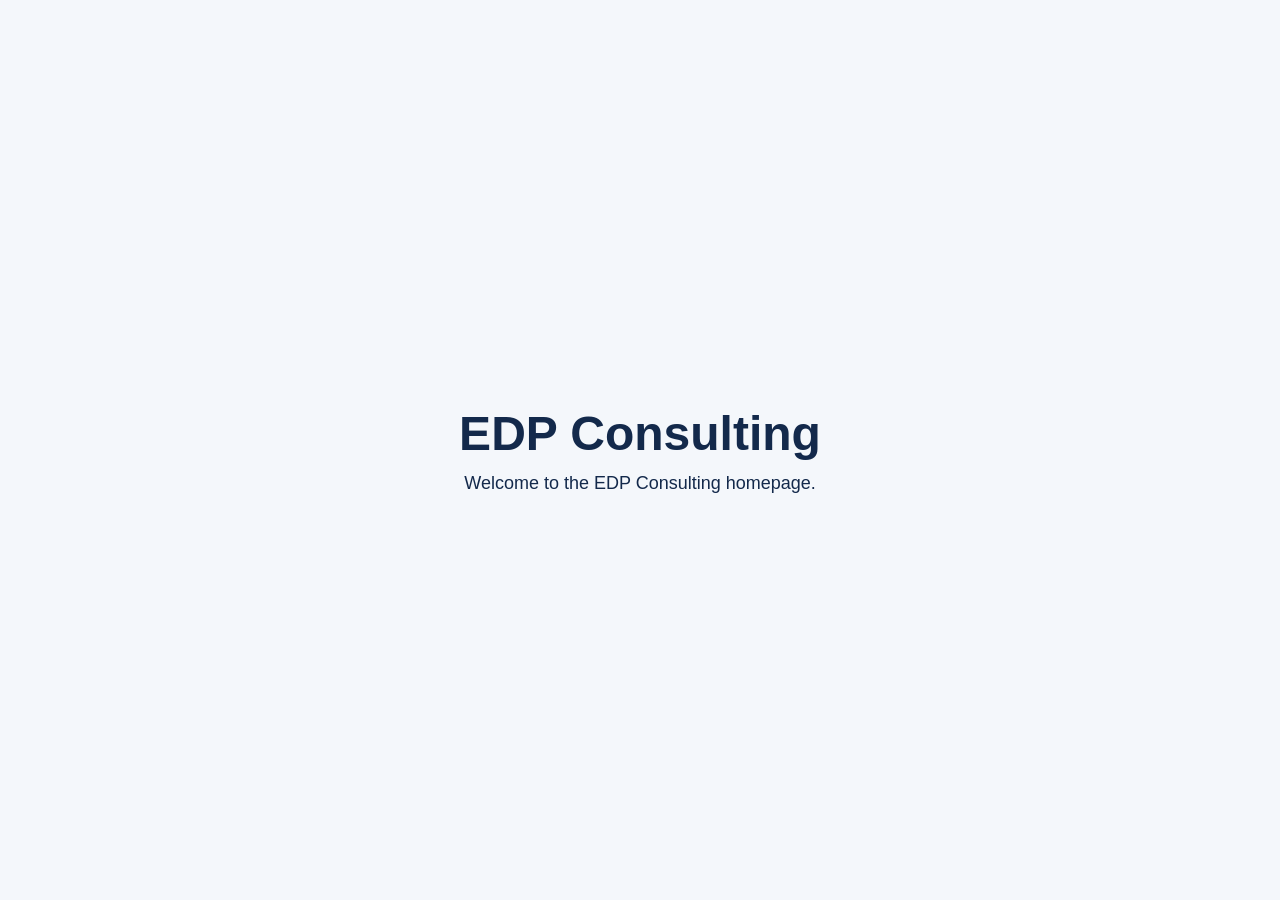
==== index.html @ 3fe20afa "feat: add EDP Consulting homepage Agent-Logs-Url: https://github.com/philip007zhang/HomePage/session" ====
<!doctype html>
<html lang="en">
  <head>
    <meta charset="UTF-8" />
    <meta name="viewport" content="width=device-width, initial-scale=1.0" />
    <title>EDP Consulting</title>
    <style>
      :root {
        color-scheme: light;
      }

      body {
        margin: 0;
        min-height: 100vh;
        display: grid;
        place-items: center;
        font-family: Arial, sans-serif;
        background: #f4f7fb;
        color: #13294b;
      }

      main {
        text-align: center;
        padding: 2rem;
      }

      h1 {
        margin: 0 0 0.75rem;
        font-size: clamp(2rem, 5vw, 3rem);
      }

      p {
        margin: 0;
        font-size: 1.125rem;
      }
    </style>
  </head>
  <body>
    <main>
      <h1>EDP Consulting</h1>
      <p>Welcome to the EDP Consulting homepage.</p>
    </main>
  </body>
</html>
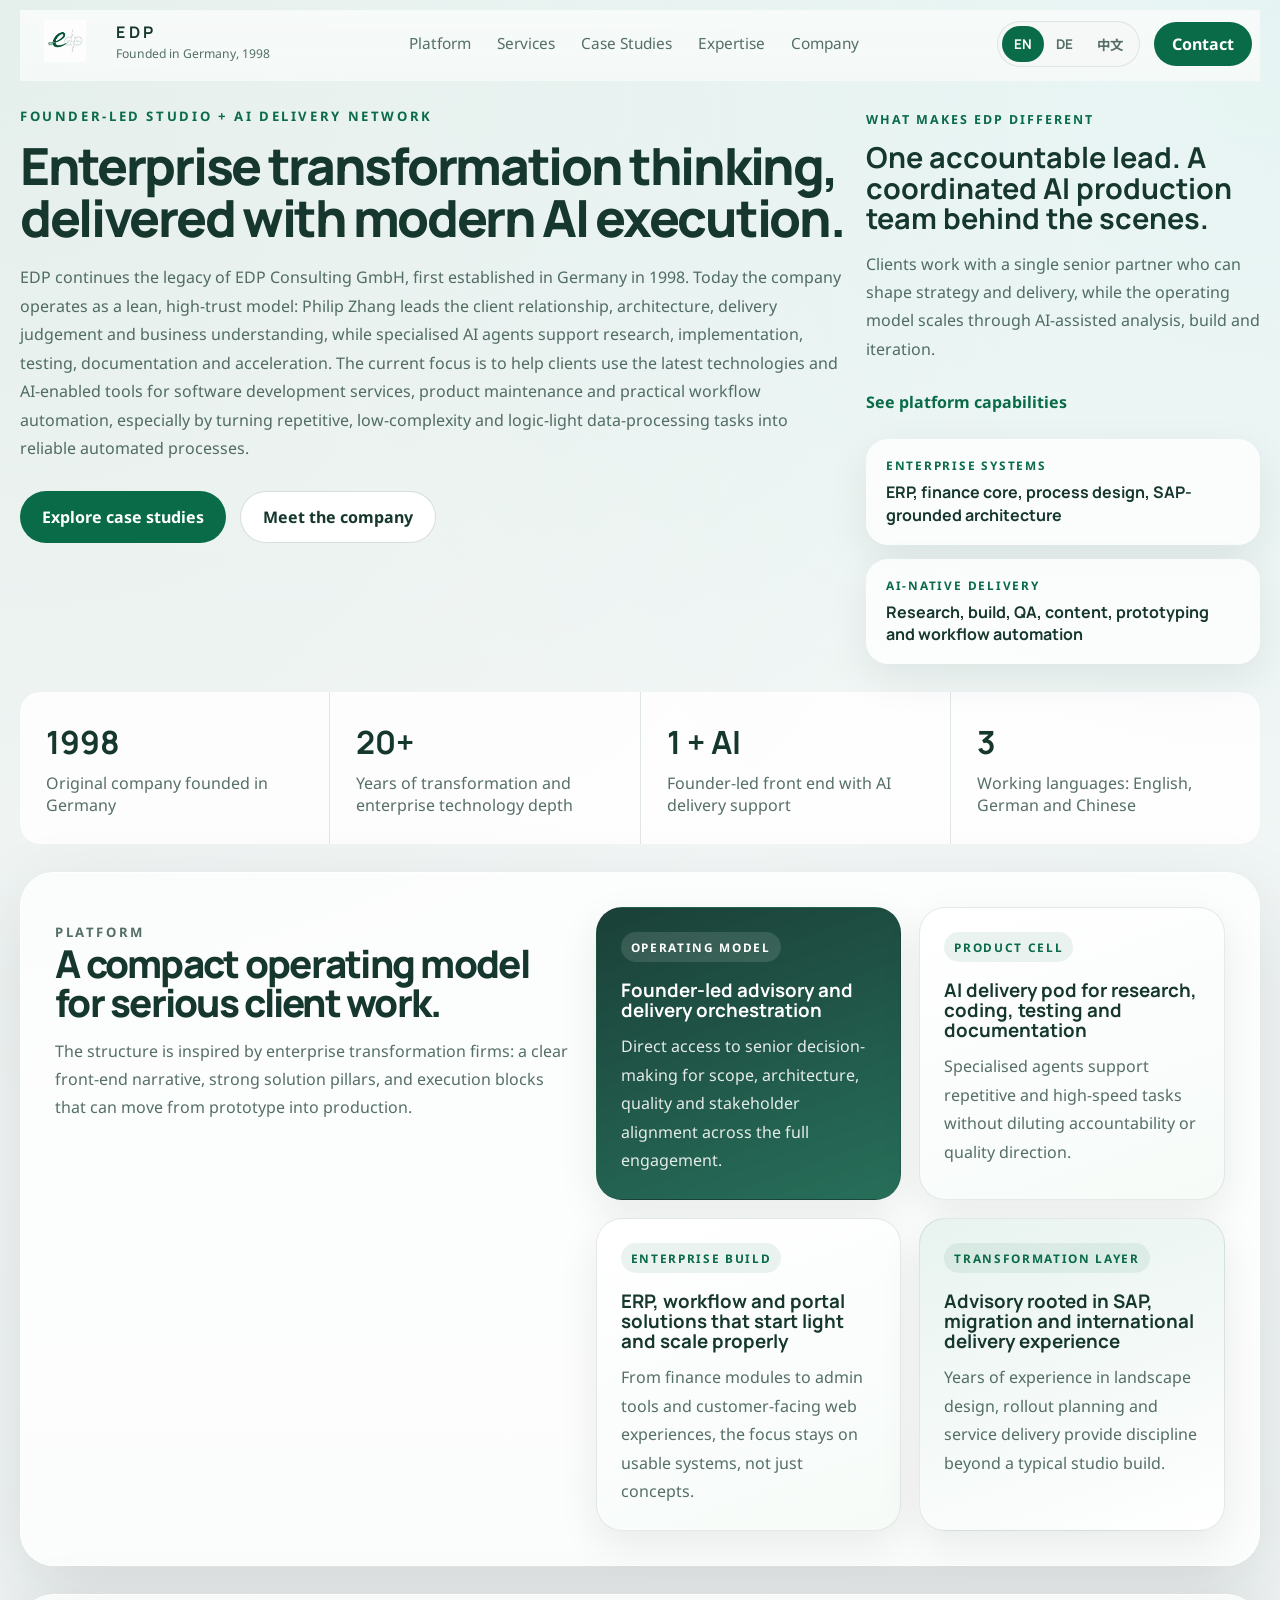
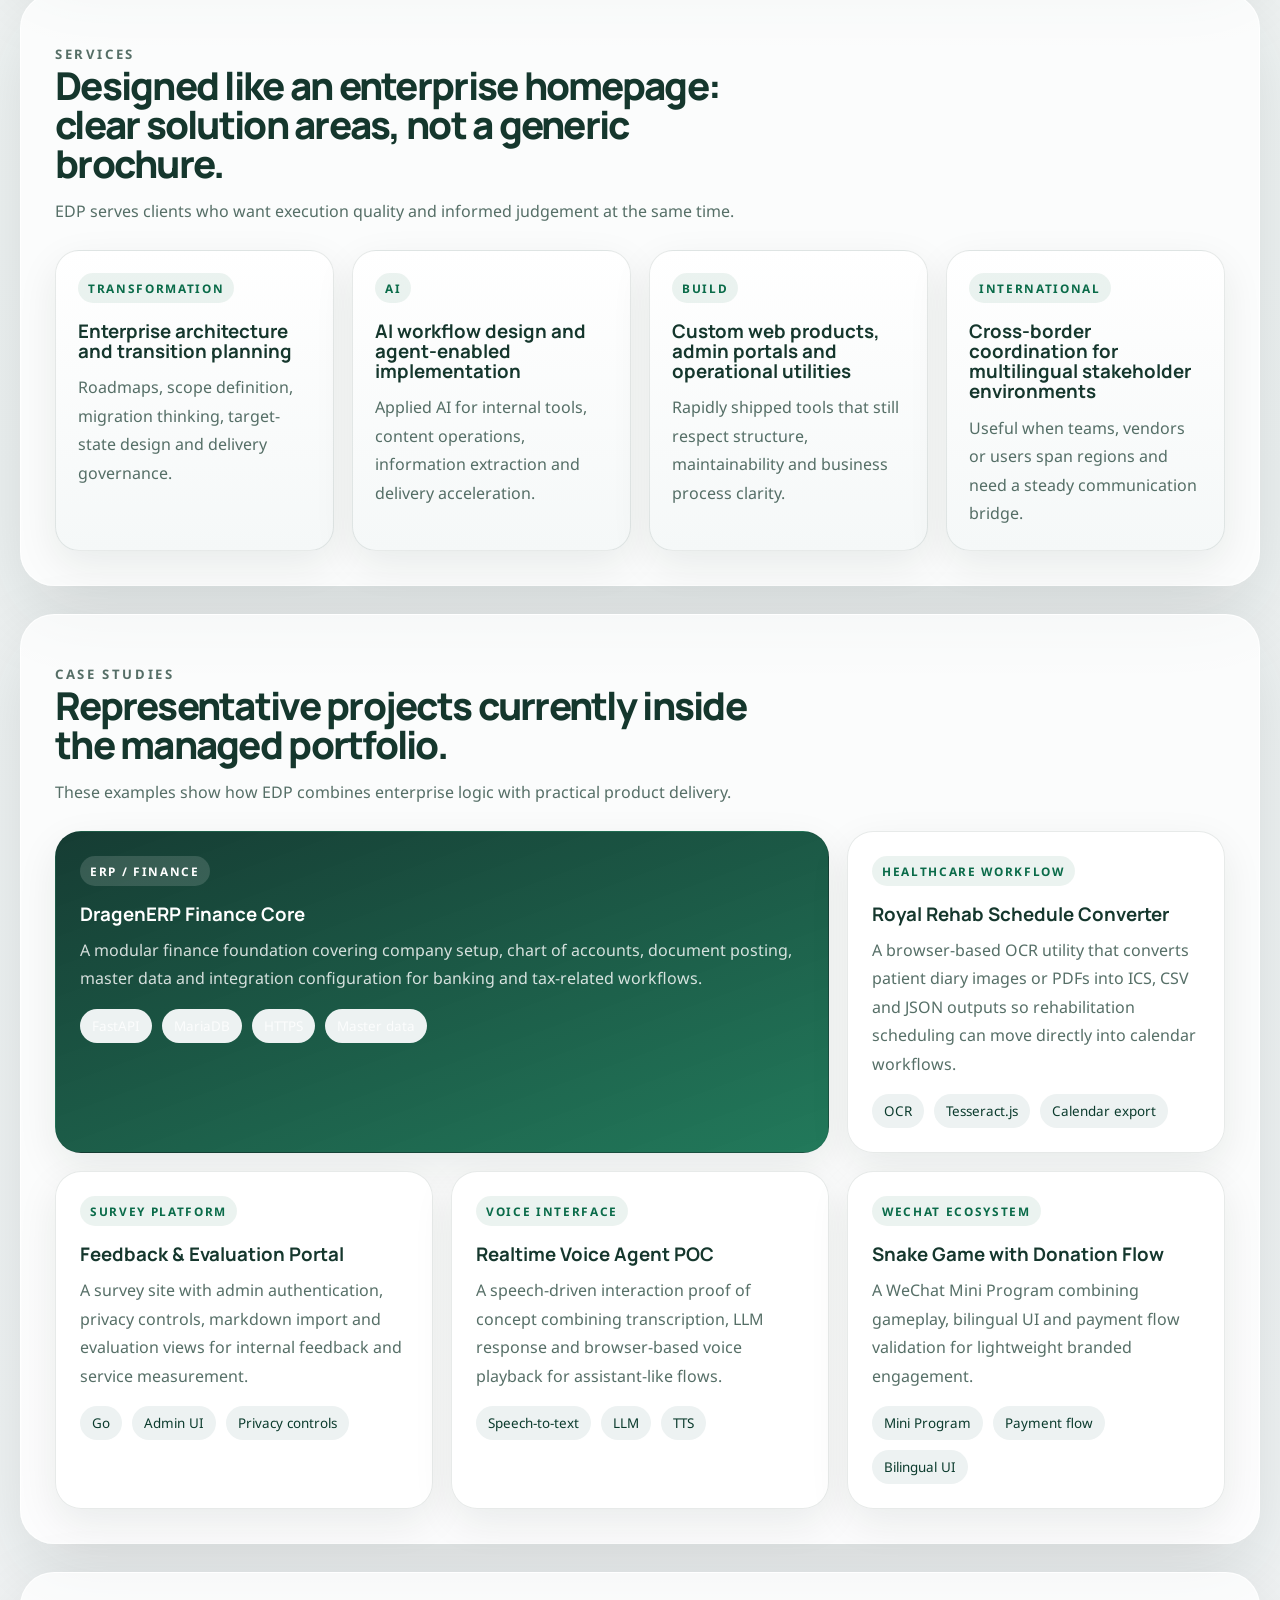
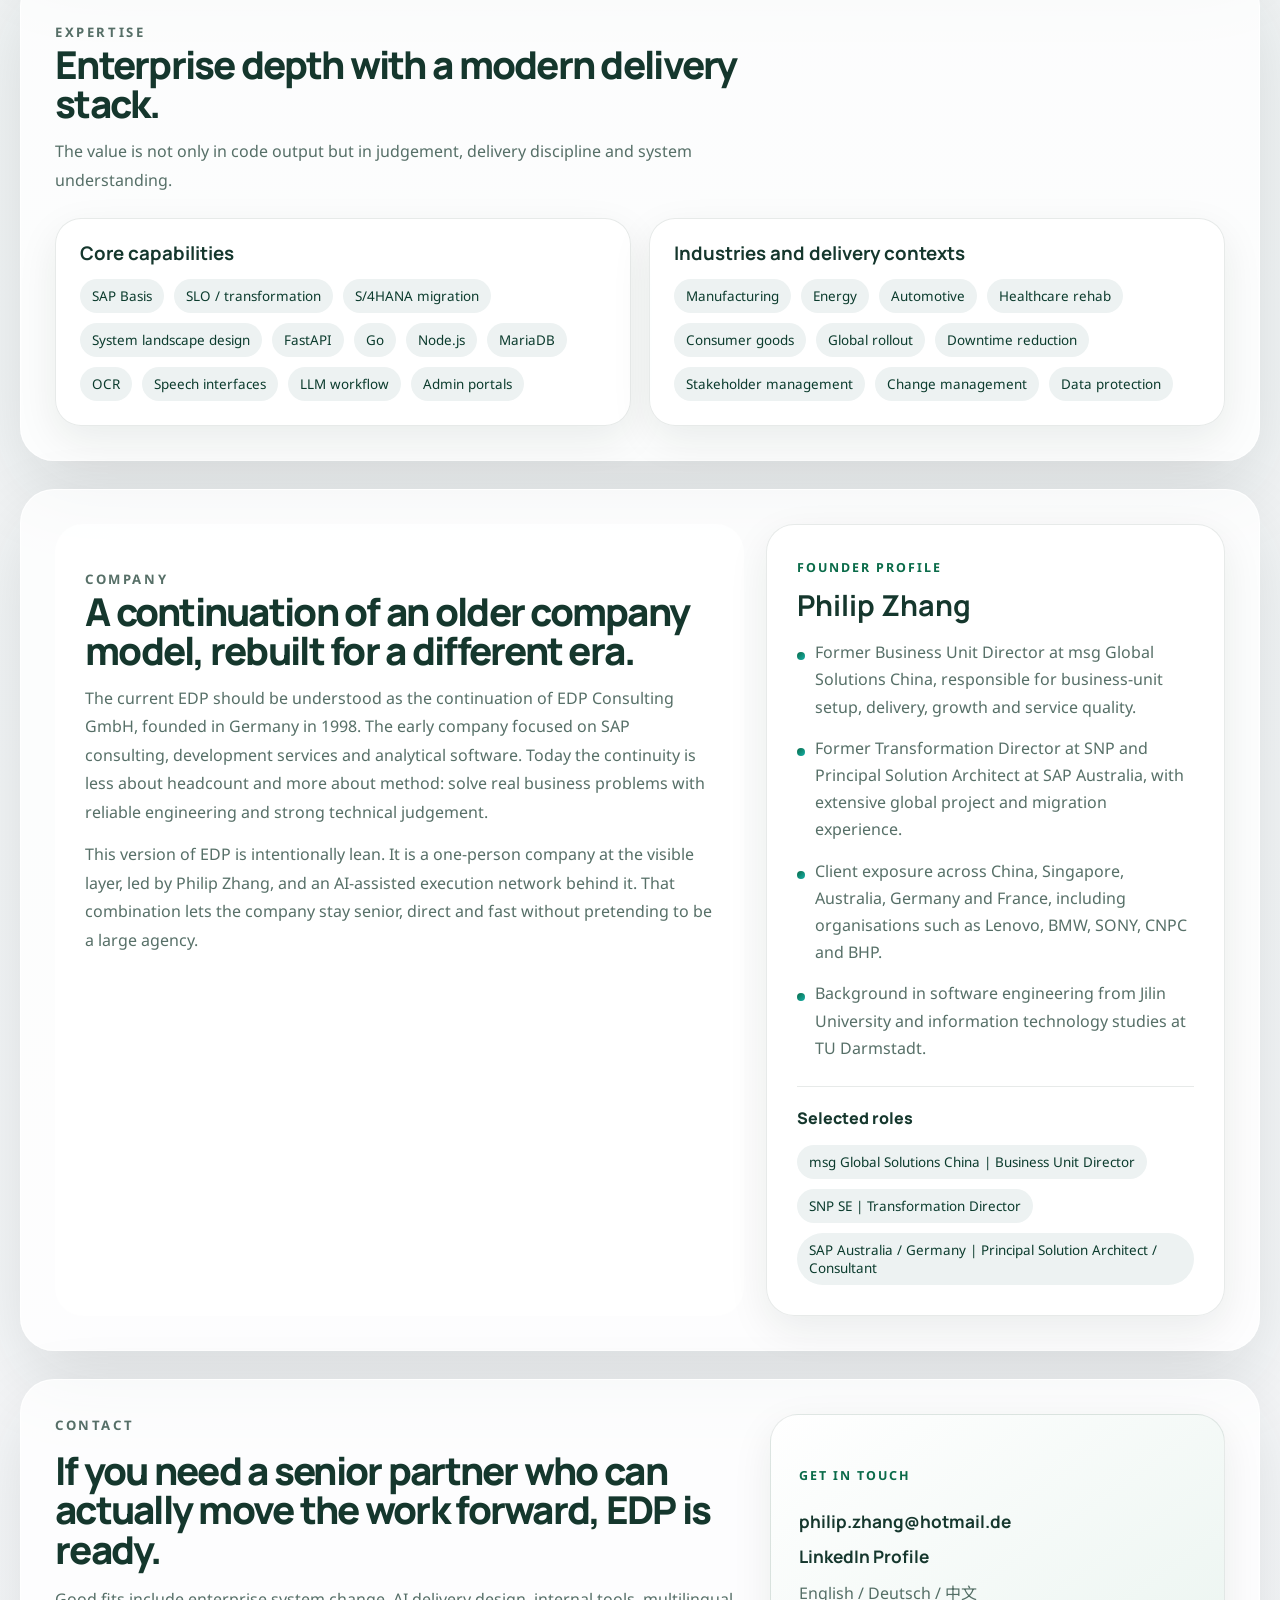
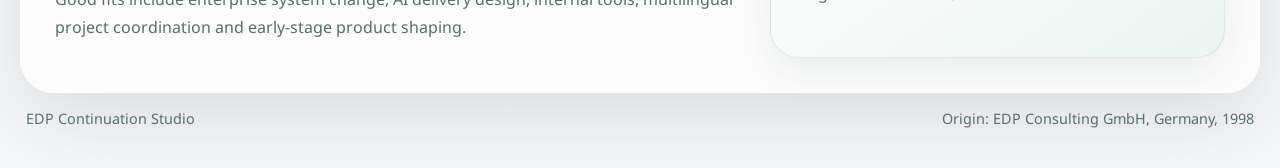
==== commit c1711048: "Build EDP multilingual homepage" ====
--- a/index.html
+++ b/index.html
@@ -1,44 +1,174 @@
-<!doctype html>
+<!DOCTYPE html>
 <html lang="en">
-  <head>
-    <meta charset="UTF-8" />
-    <meta name="viewport" content="width=device-width, initial-scale=1.0" />
-    <title>EDP Consulting</title>
-    <style>
-      :root {
-        color-scheme: light;
-      }
+<head>
+  <meta charset="UTF-8">
+  <meta name="viewport" content="width=device-width, initial-scale=1.0">
+  <link rel="icon" type="image/png" sizes="256x256" href="./assets/favicon.png">
+  <link rel="shortcut icon" href="./assets/favicon.ico">
+  <title>EDP | Founder-led enterprise technology studio</title>
+  <meta
+    name="description"
+    content="EDP is a founder-led enterprise technology studio continuing the legacy of EDP Consulting GmbH, established in Germany in 1998."
+  >
+  <link rel="preconnect" href="https://fonts.googleapis.com">
+  <link rel="preconnect" href="https://fonts.gstatic.com" crossorigin>
+  <link
+    href="https://fonts.googleapis.com/css2?family=Manrope:wght@400;500;600;700;800&family=Noto+Sans:wght@400;500;700&family=Noto+Sans+SC:wght@400;500;700;900&display=swap"
+    rel="stylesheet"
+  >
+  <link rel="stylesheet" href="./styles.css">
+</head>
+<body>
+  <div class="site-shell">
+    <header class="site-header">
+      <div class="brand-lockup">
+        <a class="brand" href="#top" aria-label="EDP home">
+          <img src="./assets/edp-logo.png" alt="EDP logo">
+          <div class="brand-copy">
+            <strong>EDP</strong>
+            <span id="brand-subtitle"></span>
+          </div>
+        </a>
+      </div>
 
-      body {
-        margin: 0;
-        min-height: 100vh;
-        display: grid;
-        place-items: center;
-        font-family: Arial, sans-serif;
-        background: #f4f7fb;
-        color: #13294b;
-      }
+      <button class="nav-toggle" type="button" aria-expanded="false" aria-controls="site-nav">
+        <span></span>
+        <span></span>
+      </button>
 
-      main {
-        text-align: center;
-        padding: 2rem;
-      }
+      <nav id="site-nav" class="site-nav"></nav>
 
-      h1 {
-        margin: 0 0 0.75rem;
-        font-size: clamp(2rem, 5vw, 3rem);
-      }
+      <div class="header-tools">
+        <div class="lang-switcher" role="group" aria-label="Language switcher">
+          <button type="button" class="lang-button" data-lang="en">EN</button>
+          <button type="button" class="lang-button" data-lang="de">DE</button>
+          <button type="button" class="lang-button" data-lang="zh">中文</button>
+        </div>
+        <a class="header-cta" href="#contact" id="header-cta"></a>
+      </div>
+    </header>
 
-      p {
-        margin: 0;
-        font-size: 1.125rem;
-      }
-    </style>
-  </head>
-  <body>
-    <main>
-      <h1>EDP Consulting</h1>
-      <p>Welcome to the EDP Consulting homepage.</p>
+    <main id="top">
+      <section class="hero-section reveal">
+        <div class="hero-stage">
+          <div class="hero-copy-card">
+            <p class="section-kicker" id="hero-kicker"></p>
+            <h1 id="hero-title"></h1>
+            <p class="hero-body" id="hero-body"></p>
+            <div class="hero-actions">
+              <a class="button button-primary" href="#cases" id="hero-primary"></a>
+              <a class="button button-secondary" href="#company" id="hero-secondary"></a>
+            </div>
+          </div>
+
+          <div class="hero-rail">
+            <aside class="hero-spotlight">
+              <span class="spotlight-label" id="spotlight-label"></span>
+              <h2 id="spotlight-title"></h2>
+              <p id="spotlight-body"></p>
+              <a href="#platform" class="spotlight-link" id="spotlight-link"></a>
+            </aside>
+
+            <div class="hero-signal-stack">
+              <div class="hero-signal-card">
+                <span id="floating-top-label"></span>
+                <strong id="floating-top-title"></strong>
+              </div>
+
+              <div class="hero-signal-card">
+                <span id="floating-bottom-label"></span>
+                <strong id="floating-bottom-title"></strong>
+              </div>
+            </div>
+          </div>
+        </div>
+
+        <div class="stats-strip" id="stats-strip"></div>
+      </section>
+
+      <section id="platform" class="platform-section reveal">
+        <div class="section-intro">
+          <p class="section-kicker" id="platform-kicker"></p>
+          <h2 id="platform-title"></h2>
+          <p id="platform-body"></p>
+        </div>
+        <div class="platform-grid" id="platform-grid"></div>
+      </section>
+
+      <section id="services" class="capability-section reveal">
+        <div class="section-intro compact">
+          <p class="section-kicker" id="services-kicker"></p>
+          <h2 id="services-title"></h2>
+          <p id="services-body"></p>
+        </div>
+        <div class="capability-grid" id="services-grid"></div>
+      </section>
+
+      <section id="cases" class="cases-section reveal">
+        <div class="section-intro compact">
+          <p class="section-kicker" id="cases-kicker"></p>
+          <h2 id="cases-title"></h2>
+          <p id="cases-body"></p>
+        </div>
+        <div class="cases-grid" id="cases-grid"></div>
+      </section>
+
+      <section id="expertise" class="expertise-section reveal">
+        <div class="section-intro compact">
+          <p class="section-kicker" id="expertise-kicker"></p>
+          <h2 id="expertise-title"></h2>
+          <p id="expertise-body"></p>
+        </div>
+
+        <div class="expertise-panels">
+          <article class="expertise-panel">
+            <h3 id="capabilities-panel-title"></h3>
+            <div class="chip-cluster" id="capabilities-chips"></div>
+          </article>
+          <article class="expertise-panel">
+            <h3 id="industries-panel-title"></h3>
+            <div class="chip-cluster" id="industries-chips"></div>
+          </article>
+        </div>
+      </section>
+
+      <section id="company" class="company-section reveal">
+        <article class="company-story">
+          <p class="section-kicker" id="company-kicker"></p>
+          <h2 id="company-title"></h2>
+          <p id="company-paragraph-1"></p>
+          <p id="company-paragraph-2"></p>
+        </article>
+
+        <aside class="founder-panel">
+          <span class="founder-label" id="founder-label"></span>
+          <h3 id="founder-name"></h3>
+          <ul class="founder-list" id="founder-list"></ul>
+          <div class="cred-block" id="cred-block"></div>
+        </aside>
+      </section>
+
+      <section id="contact" class="contact-section reveal">
+        <div class="contact-copy">
+          <p class="section-kicker" id="contact-kicker"></p>
+          <h2 id="contact-title"></h2>
+          <p id="contact-body"></p>
+        </div>
+        <div class="contact-card">
+          <span class="contact-label" id="contact-card-label"></span>
+          <a href="mailto:philip.zhang@hotmail.de">philip.zhang@hotmail.de</a>
+          <a href="https://www.linkedin.com/in/philip-zhang-9a59007/" target="_blank" rel="noreferrer">LinkedIn Profile</a>
+          <span id="contact-card-foot"></span>
+        </div>
+      </section>
     </main>
-  </body>
+
+    <footer class="site-footer">
+      <span id="footer-left"></span>
+      <span id="footer-right"></span>
+    </footer>
+  </div>
+
+  <script src="./script.js"></script>
+</body>
 </html>
--- a/styles.css
+++ b/styles.css
@@ -0,0 +1,900 @@
+:root {
+  --bg: #eef2f2;
+  --surface: #ffffff;
+  --surface-soft: #f6f8f8;
+  --surface-muted: #edf2f2;
+  --ink: #15372d;
+  --ink-soft: rgba(21, 55, 45, 0.72);
+  --line: rgba(21, 55, 45, 0.1);
+  --line-strong: rgba(21, 55, 45, 0.16);
+  --brand: #0a6b49;
+  --brand-deep: #0b3b2d;
+  --brand-muted: #d7e7de;
+  --teal: #15b0a8;
+  --hero: #11382f;
+  --shadow: 0 28px 80px rgba(14, 36, 30, 0.12);
+  --shadow-soft: 0 14px 40px rgba(14, 36, 30, 0.08);
+  --radius-xl: 34px;
+  --radius-lg: 24px;
+  --radius-md: 18px;
+  --font-display: "Manrope", "Noto Sans", "Noto Sans SC", sans-serif;
+  --font-body: "Noto Sans", "Noto Sans SC", sans-serif;
+  --max-width: 1260px;
+}
+
+* {
+  box-sizing: border-box;
+}
+
+html {
+  scroll-behavior: smooth;
+  scroll-padding-top: 92px;
+}
+
+body {
+  margin: 0;
+  min-height: 100vh;
+  font-family: var(--font-body);
+  color: var(--ink);
+  background:
+    radial-gradient(circle at top right, rgba(21, 176, 168, 0.08), transparent 20%),
+    radial-gradient(circle at top left, rgba(10, 107, 73, 0.08), transparent 22%),
+    linear-gradient(180deg, #f7faf9 0%, #eef2f2 42%, #f7f8fa 100%);
+}
+
+a {
+  color: inherit;
+  text-decoration: none;
+}
+
+img {
+  display: block;
+  max-width: 100%;
+}
+
+.site-shell {
+  width: min(calc(100% - 40px), var(--max-width));
+  margin: 10px auto 40px;
+}
+
+.header-cta:hover,
+.button:hover,
+.spotlight-link:hover,
+.contact-card a:hover {
+  transform: translateY(-2px);
+}
+
+.site-header {
+  position: sticky;
+  top: 8px;
+  z-index: 20;
+  display: grid;
+  grid-template-columns: auto 1fr auto;
+  align-items: center;
+  gap: 24px;
+  margin-top: 0;
+  padding: 10px 8px 14px;
+  background: linear-gradient(180deg, rgba(247, 250, 249, 0.96), rgba(247, 250, 249, 0.82));
+  border: 0;
+  backdrop-filter: blur(10px);
+  box-shadow: none;
+}
+
+.brand {
+  display: inline-flex;
+  align-items: center;
+  gap: 14px;
+}
+
+.brand img {
+  width: 74px;
+  height: 42px;
+  object-fit: contain;
+  padding: 0;
+  border-radius: 0;
+  background: transparent;
+}
+
+.brand-copy {
+  display: grid;
+  gap: 2px;
+}
+
+.brand-copy strong {
+  font-family: var(--font-display);
+  font-size: 1rem;
+  letter-spacing: 0.22em;
+}
+
+.brand-copy span {
+  color: var(--ink-soft);
+  font-size: 0.76rem;
+}
+
+.site-nav {
+  display: flex;
+  justify-content: center;
+  flex-wrap: wrap;
+  gap: 26px;
+}
+
+.site-nav a {
+  position: relative;
+  font-size: 0.96rem;
+  color: var(--ink-soft);
+  transition: color 180ms ease;
+}
+
+.site-nav a::after {
+  content: "";
+  position: absolute;
+  left: 0;
+  bottom: -8px;
+  width: 100%;
+  height: 2px;
+  transform: scaleX(0);
+  transform-origin: left;
+  background: var(--brand);
+  transition: transform 180ms ease;
+}
+
+.site-nav a:hover,
+.site-nav a:focus-visible {
+  color: var(--ink);
+}
+
+.site-nav a:hover::after,
+.site-nav a:focus-visible::after {
+  transform: scaleX(1);
+}
+
+.header-tools {
+  display: flex;
+  align-items: center;
+  gap: 14px;
+}
+
+.lang-switcher {
+  display: inline-flex;
+  padding: 4px;
+  border-radius: 999px;
+  background: var(--surface-soft);
+  border: 1px solid var(--line);
+}
+
+.lang-button {
+  border: 0;
+  background: transparent;
+  color: var(--ink-soft);
+  padding: 8px 12px;
+  border-radius: 999px;
+  font-family: var(--font-display);
+  font-size: 0.84rem;
+  font-weight: 700;
+  cursor: pointer;
+}
+
+.lang-button.is-active {
+  background: var(--brand);
+  color: #ffffff;
+}
+
+.header-cta,
+.button,
+.spotlight-link {
+  display: inline-flex;
+  align-items: center;
+  justify-content: center;
+  transition: transform 180ms ease, background-color 180ms ease, border-color 180ms ease;
+}
+
+.header-cta {
+  padding: 11px 18px;
+  border-radius: 999px;
+  background: var(--brand);
+  color: #ffffff;
+  font-weight: 700;
+}
+
+.nav-toggle {
+  display: none;
+  width: 48px;
+  height: 48px;
+  padding: 0;
+  border: 0;
+  border-radius: 50%;
+  background: var(--surface-soft);
+}
+
+.nav-toggle span {
+  display: block;
+  width: 18px;
+  height: 2px;
+  margin: 0 auto 5px;
+  background: var(--brand-deep);
+  border-radius: 999px;
+}
+
+.nav-toggle span:last-child {
+  margin-bottom: 0;
+}
+
+main {
+  display: grid;
+  gap: 28px;
+  margin-top: 16px;
+}
+
+.hero-section,
+.platform-section,
+.capability-section,
+.cases-section,
+.expertise-section,
+.company-section,
+.contact-section {
+  background: rgba(255, 255, 255, 0.74);
+  border: 1px solid rgba(255, 255, 255, 0.9);
+  border-radius: var(--radius-xl);
+  box-shadow: var(--shadow);
+}
+
+.hero-section {
+  overflow: visible;
+  background: transparent;
+  border: 0;
+  box-shadow: none;
+}
+
+.hero-stage {
+  display: grid;
+  grid-template-columns: minmax(0, 1.26fr) minmax(340px, 0.6fr);
+  align-items: start;
+  gap: 18px;
+  padding: 10px 0 0;
+}
+
+.hero-copy-card,
+.hero-rail,
+.hero-spotlight {
+  position: relative;
+}
+
+.hero-copy-card {
+  align-self: start;
+  display: flex;
+  flex-direction: column;
+  justify-content: flex-start;
+  padding: 0;
+  border-radius: 0;
+  background: transparent;
+  box-shadow: none;
+  min-width: 0;
+}
+
+.section-kicker {
+  margin: 0 0 14px;
+  color: var(--brand);
+  font-size: 0.82rem;
+  font-weight: 700;
+  letter-spacing: 0.2em;
+  text-transform: uppercase;
+}
+
+.hero-copy-card h1,
+.section-intro h2,
+.company-story h2,
+.contact-copy h2 {
+  margin: 0;
+  font-family: var(--font-display);
+  font-weight: 800;
+  line-height: 1.02;
+  letter-spacing: -0.045em;
+}
+
+.hero-copy-card h1 {
+  font-size: clamp(2.4rem, 4vw, 4.1rem);
+  max-width: none;
+  width: calc(100% + 18px);
+  max-width: calc(100vw - 280px);
+}
+
+html[lang="zh"] .hero-copy-card h1 {
+  text-align: center;
+  margin-top: 0.45em;
+  margin-bottom: 0.45em;
+}
+
+.hero-body,
+.section-intro p,
+.company-story p,
+.contact-copy p,
+.hero-spotlight p,
+.platform-card p,
+.capability-card p,
+.case-card p,
+.expertise-panel p {
+  color: var(--ink-soft);
+  line-height: 1.78;
+}
+
+.hero-body {
+  max-width: none;
+  margin: 20px 0 0;
+  font-size: 1rem;
+}
+
+.hero-actions {
+  display: flex;
+  flex-wrap: wrap;
+  gap: 14px;
+  margin-top: 28px;
+}
+
+.hero-rail {
+  display: grid;
+  grid-template-rows: auto auto;
+  gap: 26px;
+  min-width: 0;
+}
+
+.button {
+  padding: 14px 22px;
+  border-radius: 999px;
+  font-weight: 700;
+}
+
+.button-primary {
+  background: var(--brand);
+  color: #ffffff;
+}
+
+.button-secondary {
+  background: #ffffff;
+  border: 1px solid var(--line-strong);
+}
+
+.hero-spotlight {
+  padding: 0;
+  border-radius: 0;
+  background: transparent;
+  box-shadow: none;
+}
+
+.spotlight-label,
+.founder-label,
+.contact-label {
+  display: inline-flex;
+  margin-bottom: 14px;
+  color: var(--brand);
+  font-size: 0.78rem;
+  font-weight: 700;
+  letter-spacing: 0.16em;
+  text-transform: uppercase;
+}
+
+.hero-spotlight h2 {
+  margin: 0;
+  font-family: var(--font-display);
+  font-size: 1.8rem;
+  line-height: 1.06;
+}
+
+.spotlight-link {
+  margin-top: 12px;
+  color: var(--brand);
+  font-weight: 700;
+}
+
+.hero-signal-stack {
+  display: grid;
+  gap: 14px;
+}
+
+.hero-signal-card {
+  padding: 18px 20px;
+  border-radius: 22px;
+  background: rgba(255, 255, 255, 0.8);
+  box-shadow: var(--shadow-soft);
+}
+
+.hero-signal-card span {
+  display: block;
+  margin-bottom: 8px;
+  color: var(--brand);
+  font-size: 0.74rem;
+  font-weight: 700;
+  letter-spacing: 0.15em;
+  text-transform: uppercase;
+}
+
+.hero-signal-card strong {
+  font-family: var(--font-display);
+  font-size: 1rem;
+  line-height: 1.35;
+}
+
+.stats-strip {
+  display: grid;
+  grid-template-columns: repeat(4, minmax(0, 1fr));
+  gap: 1px;
+  background: rgba(21, 55, 45, 0.08);
+  margin-top: 28px;
+  border-radius: 20px;
+  overflow: hidden;
+}
+
+main > section[id] {
+  scroll-margin-top: 108px;
+}
+
+.stat-card {
+  padding: 28px 26px;
+  background: rgba(255, 255, 255, 0.94);
+}
+
+.stat-card strong {
+  display: block;
+  margin-bottom: 8px;
+  font-family: var(--font-display);
+  font-size: 2rem;
+}
+
+.stat-card span {
+  color: var(--ink-soft);
+}
+
+.platform-section,
+.capability-section,
+.cases-section,
+.expertise-section,
+.company-section,
+.contact-section {
+  padding: 34px;
+}
+
+.platform-section {
+  display: grid;
+  grid-template-columns: minmax(0, 0.9fr) minmax(0, 1.1fr);
+  gap: 26px;
+}
+
+.section-intro {
+  max-width: 720px;
+}
+
+.section-intro h2,
+.company-story h2,
+.contact-copy h2 {
+  font-size: clamp(2rem, 3vw, 3.45rem);
+}
+
+.section-intro p {
+  margin: 14px 0 0;
+}
+
+.platform-grid,
+.capability-grid,
+.cases-grid,
+.expertise-panels {
+  display: grid;
+  gap: 18px;
+}
+
+.platform-grid {
+  grid-template-columns: repeat(2, minmax(0, 1fr));
+}
+
+.platform-card,
+.capability-card,
+.case-card,
+.expertise-panel,
+.founder-panel,
+.contact-card {
+  border: 1px solid var(--line);
+  box-shadow: var(--shadow-soft);
+}
+
+.platform-card {
+  padding: 24px;
+  border-radius: 26px;
+  background: linear-gradient(160deg, rgba(17, 56, 47, 0.96), rgba(9, 91, 67, 0.88));
+  color: #ffffff;
+}
+
+.platform-card:nth-child(2),
+.platform-card:nth-child(3) {
+  background: linear-gradient(160deg, #ffffff, #f6fbf8);
+  color: var(--ink);
+}
+
+.platform-card:nth-child(2) p,
+.platform-card:nth-child(3) p {
+  color: var(--ink-soft);
+}
+
+.platform-card:nth-child(4) {
+  background: linear-gradient(160deg, #e8f3ef, #ffffff);
+  color: var(--ink);
+}
+
+.card-tag {
+  display: inline-flex;
+  margin-bottom: 18px;
+  padding: 7px 10px;
+  border-radius: 999px;
+  background: rgba(255, 255, 255, 0.12);
+  color: inherit;
+  font-size: 0.74rem;
+  font-weight: 700;
+  letter-spacing: 0.14em;
+  text-transform: uppercase;
+}
+
+.platform-card:nth-child(2) .card-tag,
+.platform-card:nth-child(3) .card-tag,
+.platform-card:nth-child(4) .card-tag,
+.capability-card .card-tag,
+.case-card .card-tag {
+  background: rgba(10, 107, 73, 0.08);
+  color: var(--brand);
+}
+
+.platform-card h3,
+.capability-card h3,
+.case-card h3,
+.expertise-panel h3,
+.founder-panel h3 {
+  margin: 0;
+  font-family: var(--font-display);
+  line-height: 1.08;
+}
+
+.platform-card p,
+.capability-card p,
+.case-card p {
+  margin: 12px 0 0;
+}
+
+.platform-card p {
+  color: rgba(255, 255, 255, 0.88);
+}
+
+.platform-card:nth-child(2) p,
+.platform-card:nth-child(3) p,
+.platform-card:nth-child(4) p {
+  color: var(--ink-soft);
+}
+
+.capability-grid {
+  grid-template-columns: repeat(4, minmax(0, 1fr));
+  margin-top: 24px;
+}
+
+.capability-card {
+  padding: 22px;
+  border-radius: 24px;
+  background: linear-gradient(180deg, #ffffff, #f5f8f8);
+}
+
+.cases-grid {
+  grid-template-columns: repeat(12, minmax(0, 1fr));
+  margin-top: 24px;
+}
+
+.case-card {
+  grid-column: span 4;
+  padding: 24px;
+  border-radius: 26px;
+  background: rgba(255, 255, 255, 0.92);
+}
+
+.case-card.is-featured {
+  grid-column: span 8;
+  background: linear-gradient(160deg, rgba(17, 56, 47, 0.98), rgba(10, 107, 73, 0.9));
+  color: #ffffff;
+}
+
+.case-card.is-featured p,
+.case-card.is-featured .meta-list span {
+  color: rgba(255, 255, 255, 0.82);
+}
+
+.case-card.is-featured .card-tag {
+  background: rgba(255, 255, 255, 0.14);
+  color: #ffffff;
+}
+
+.meta-list,
+.chip-cluster,
+.cred-list {
+  display: flex;
+  flex-wrap: wrap;
+  gap: 10px;
+  margin-top: 16px;
+}
+
+.meta-list span,
+.chip-cluster span,
+.cred-list span {
+  display: inline-flex;
+  align-items: center;
+  padding: 8px 12px;
+  border-radius: 999px;
+  background: var(--surface-muted);
+  color: var(--brand-deep);
+  font-size: 0.84rem;
+}
+
+.expertise-panels {
+  grid-template-columns: repeat(2, minmax(0, 1fr));
+  margin-top: 24px;
+}
+
+.expertise-panel {
+  padding: 24px;
+  border-radius: 26px;
+  background: rgba(255, 255, 255, 0.86);
+}
+
+.company-section {
+  display: grid;
+  grid-template-columns: minmax(0, 1.08fr) minmax(320px, 0.72fr);
+  gap: 22px;
+}
+
+.company-story,
+.founder-panel {
+  padding: 30px;
+  border-radius: 28px;
+  background: rgba(255, 255, 255, 0.88);
+}
+
+.company-story p {
+  margin: 14px 0 0;
+}
+
+.founder-panel h3 {
+  font-size: 1.8rem;
+}
+
+.founder-list {
+  list-style: none;
+  margin: 18px 0 0;
+  padding: 0;
+  display: grid;
+  gap: 14px;
+}
+
+.founder-list li {
+  position: relative;
+  padding-left: 18px;
+  line-height: 1.7;
+  color: var(--ink-soft);
+}
+
+.founder-list li::before {
+  content: "";
+  position: absolute;
+  left: 0;
+  top: 0.82em;
+  width: 8px;
+  height: 8px;
+  border-radius: 50%;
+  background: linear-gradient(135deg, var(--brand), var(--teal));
+}
+
+.cred-block {
+  margin-top: 24px;
+  padding-top: 20px;
+  border-top: 1px solid var(--line);
+}
+
+.cred-title {
+  display: block;
+  margin-bottom: 12px;
+  font-family: var(--font-display);
+  font-weight: 800;
+}
+
+.contact-section {
+  display: grid;
+  grid-template-columns: minmax(0, 1.1fr) minmax(300px, 0.72fr);
+  gap: 20px;
+  align-items: stretch;
+}
+
+.contact-card {
+  display: grid;
+  align-content: center;
+  gap: 12px;
+  padding: 28px;
+  border-radius: 28px;
+  background: linear-gradient(145deg, #ffffff, #ecf5f1);
+}
+
+.contact-card a {
+  font-family: var(--font-display);
+  font-size: 1.08rem;
+  font-weight: 700;
+  transition: transform 180ms ease;
+}
+
+.contact-card > span:last-child {
+  color: var(--ink-soft);
+}
+
+.site-footer {
+  display: flex;
+  justify-content: space-between;
+  gap: 14px;
+  margin-top: 16px;
+  padding: 0 6px;
+  color: rgba(21, 55, 45, 0.68);
+  font-size: 0.9rem;
+}
+
+.reveal {
+  opacity: 0;
+  transform: translateY(24px);
+  transition: opacity 680ms ease, transform 680ms ease;
+}
+
+.reveal.is-visible {
+  opacity: 1;
+  transform: translateY(0);
+}
+
+@media (max-width: 1180px) {
+  .platform-section,
+  .company-section,
+  .contact-section,
+  .hero-stage {
+    grid-template-columns: 1fr;
+  }
+
+  .hero-copy-card {
+    min-height: unset;
+  }
+
+  .hero-rail {
+    grid-template-columns: 1fr;
+    grid-template-rows: auto;
+    align-items: start;
+  }
+
+  .platform-grid,
+  .capability-grid,
+  .expertise-panels {
+    grid-template-columns: repeat(2, minmax(0, 1fr));
+  }
+
+  .case-card,
+  .case-card.is-featured {
+    grid-column: span 6;
+  }
+}
+
+@media (max-width: 920px) {
+  .site-shell {
+    width: min(calc(100% - 20px), var(--max-width));
+  }
+
+  .utility-bar,
+  .site-header,
+  .platform-section,
+  .capability-section,
+  .cases-section,
+  .expertise-section,
+  .company-section,
+  .contact-section {
+    border-radius: 24px;
+  }
+
+  .site-header {
+    grid-template-columns: auto auto;
+    justify-content: space-between;
+    padding: 8px 0 12px;
+  }
+
+  .nav-toggle {
+    display: inline-grid;
+    place-items: center;
+  }
+
+  .site-nav {
+    display: none;
+    grid-column: 1 / -1;
+    flex-direction: column;
+    align-items: flex-start;
+    gap: 14px;
+    padding-top: 12px;
+  }
+
+  .site-header.nav-open .site-nav {
+    display: flex;
+  }
+
+  .header-tools {
+    grid-column: 1 / -1;
+    display: flex;
+    justify-content: space-between;
+    padding-top: 8px;
+  }
+
+  .hero-stage,
+  .platform-section,
+  .capability-section,
+  .cases-section,
+  .expertise-section,
+  .company-section,
+  .contact-section {
+    padding: 22px;
+  }
+
+  .hero-copy-card {
+    padding: 0;
+  }
+
+  .hero-copy-card h1 {
+    width: 100%;
+    font-size: clamp(2.55rem, 11vw, 4rem);
+  }
+
+  .stats-strip,
+  .capability-grid,
+  .platform-grid,
+  .expertise-panels {
+    grid-template-columns: 1fr;
+  }
+
+  .cases-grid {
+    grid-template-columns: 1fr;
+  }
+
+  .case-card,
+  .case-card.is-featured {
+    grid-column: auto;
+  }
+
+  .site-footer {
+    flex-direction: column;
+  }
+}
+
+@media (max-width: 640px) {
+  .hero-actions,
+  .button,
+  .header-cta {
+    width: 100%;
+  }
+
+  .brand-copy span {
+    display: none;
+  }
+
+  .header-tools {
+    flex-direction: column;
+    align-items: stretch;
+  }
+
+  .lang-switcher,
+  .header-cta {
+    width: 100%;
+  }
+
+  .lang-switcher {
+    justify-content: center;
+  }
+
+  .hero-spotlight,
+  .hero-signal-card {
+    padding: 18px 0;
+    background: transparent;
+    box-shadow: none;
+    border-radius: 0;
+  }
+
+  .stat-card {
+    padding: 22px 20px;
+  }
+}
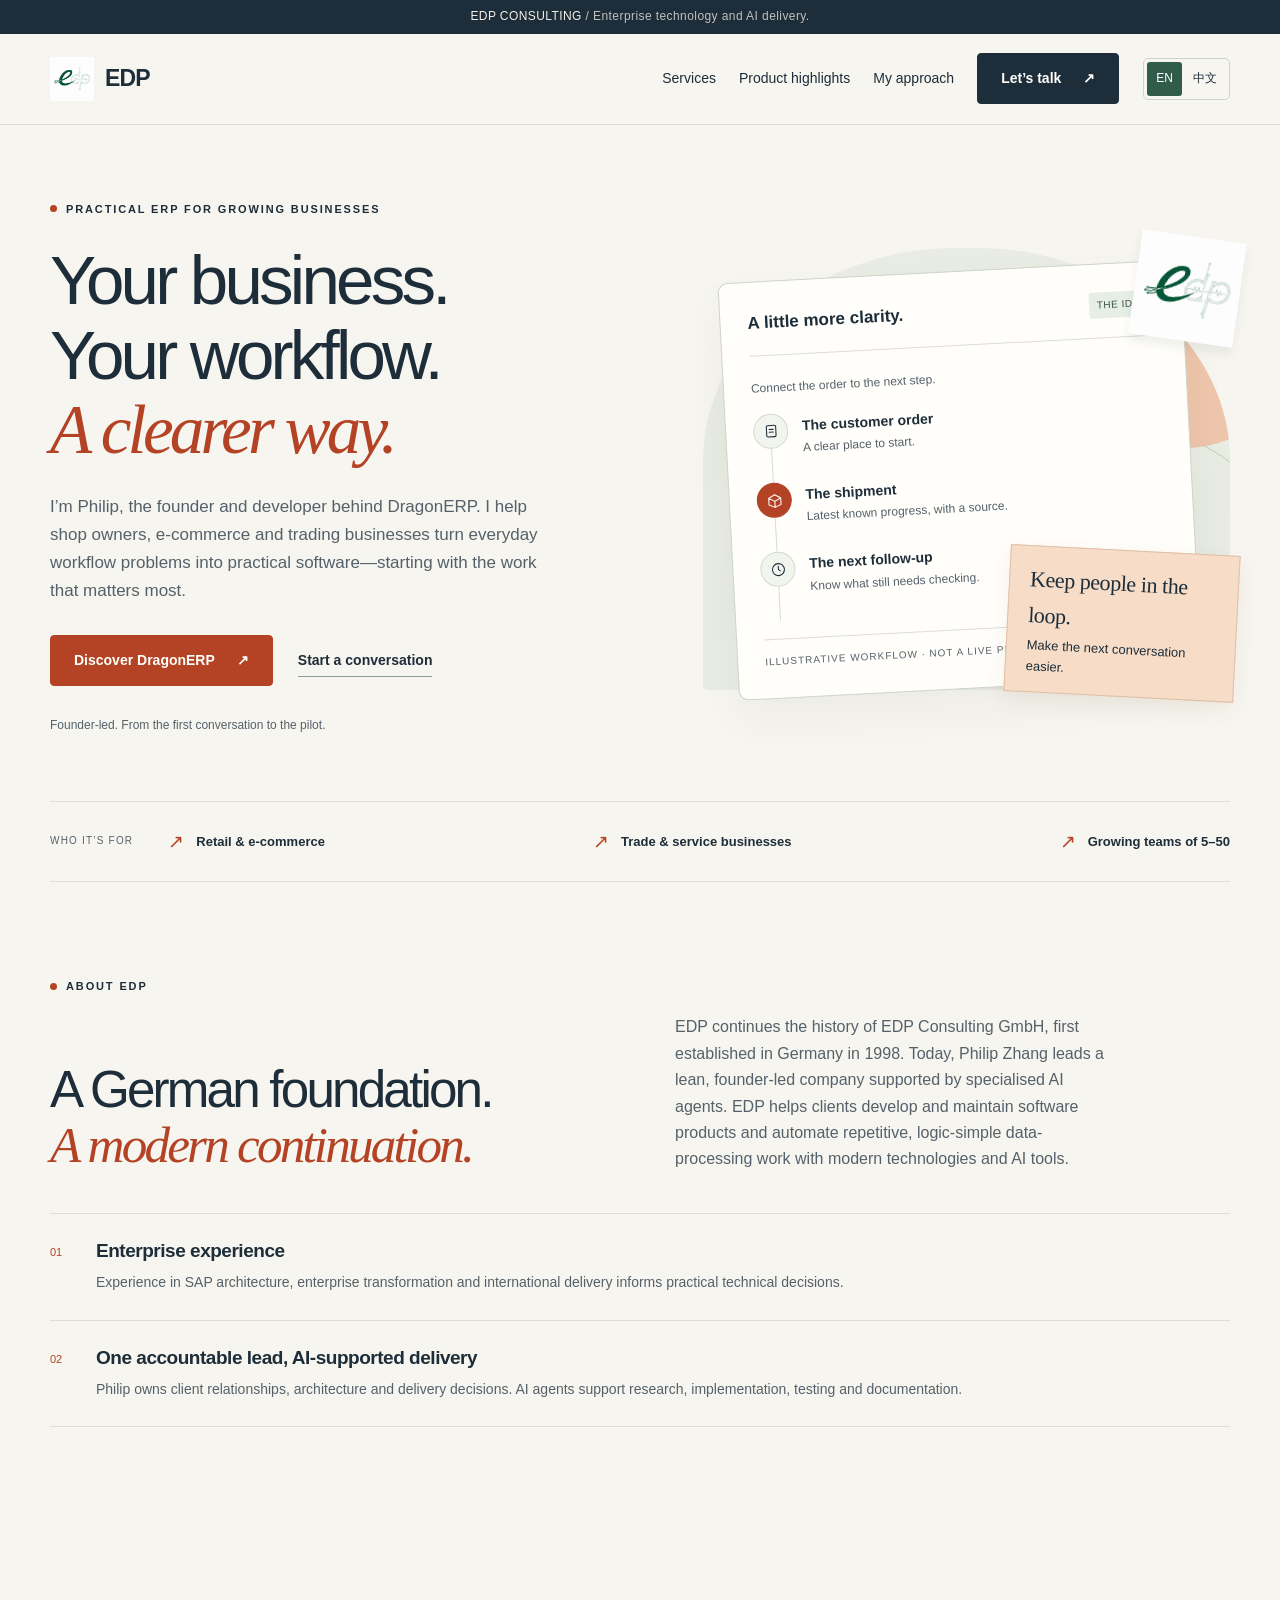
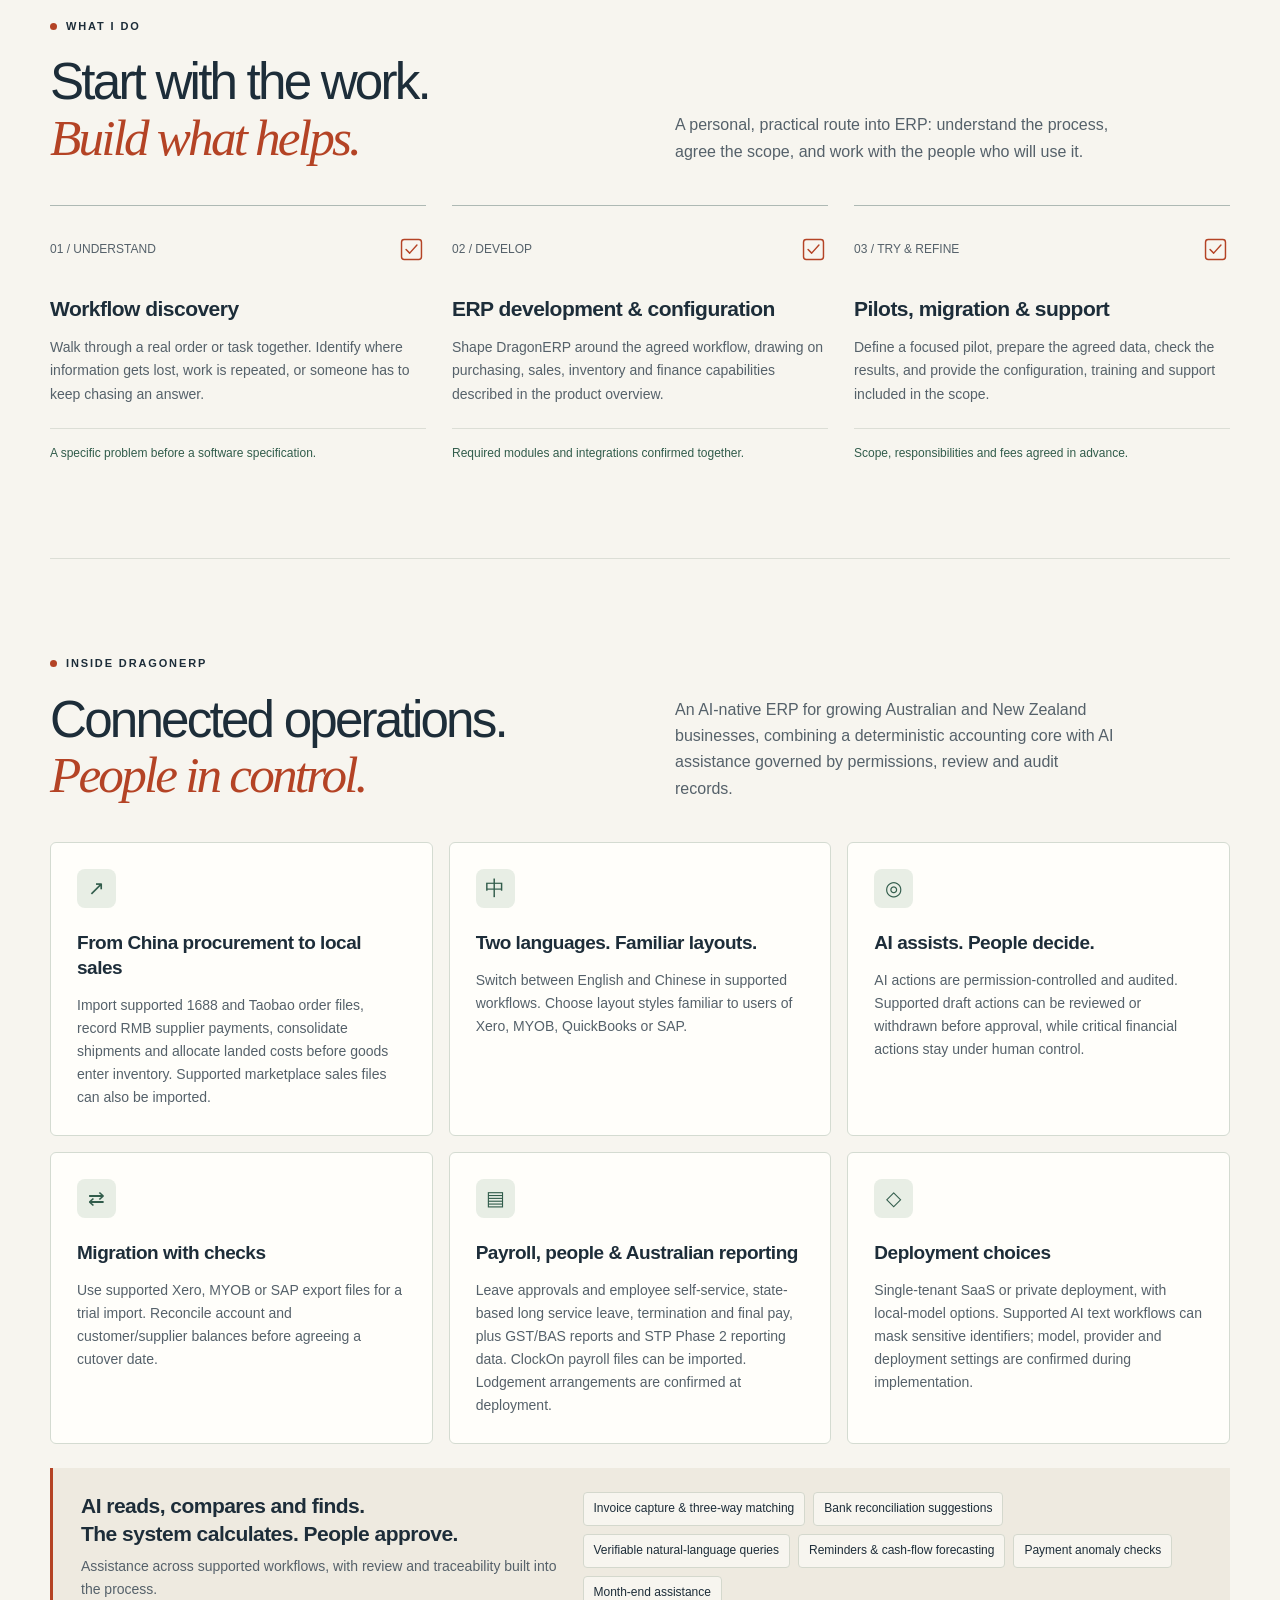
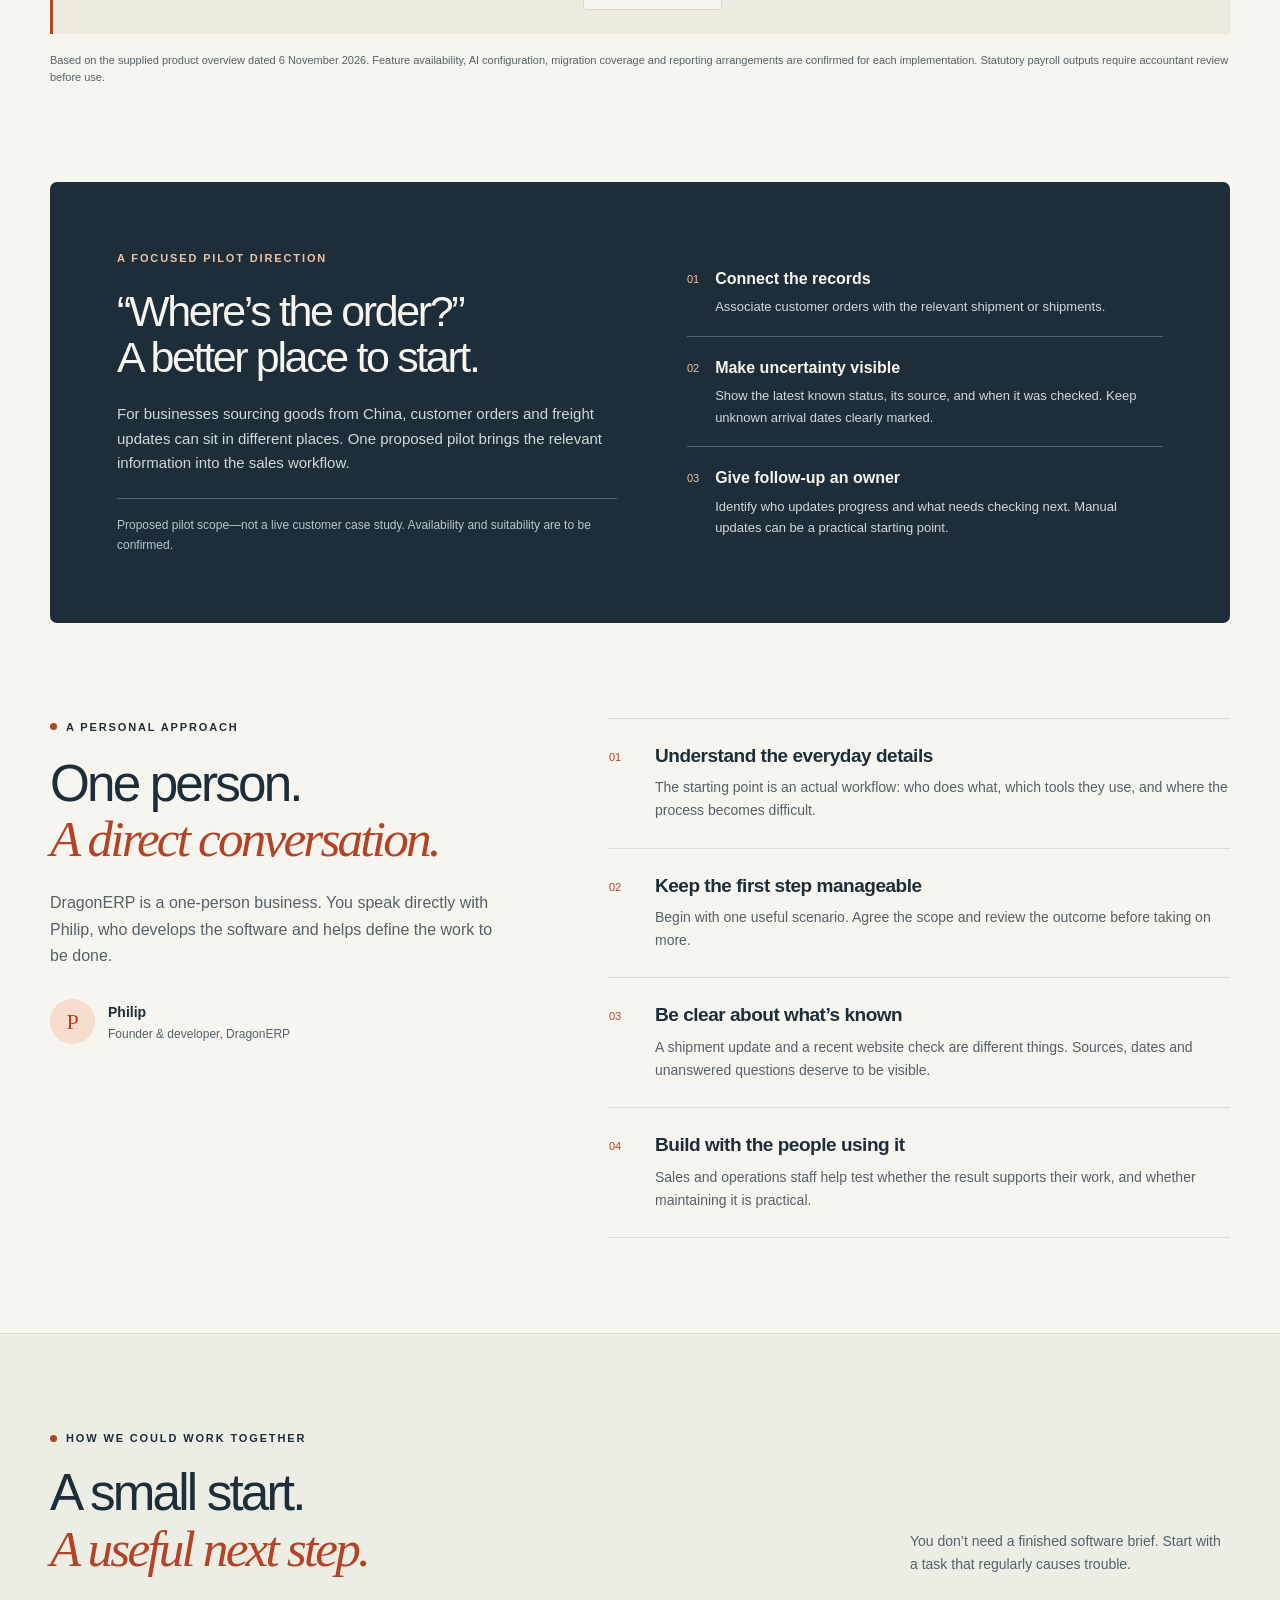
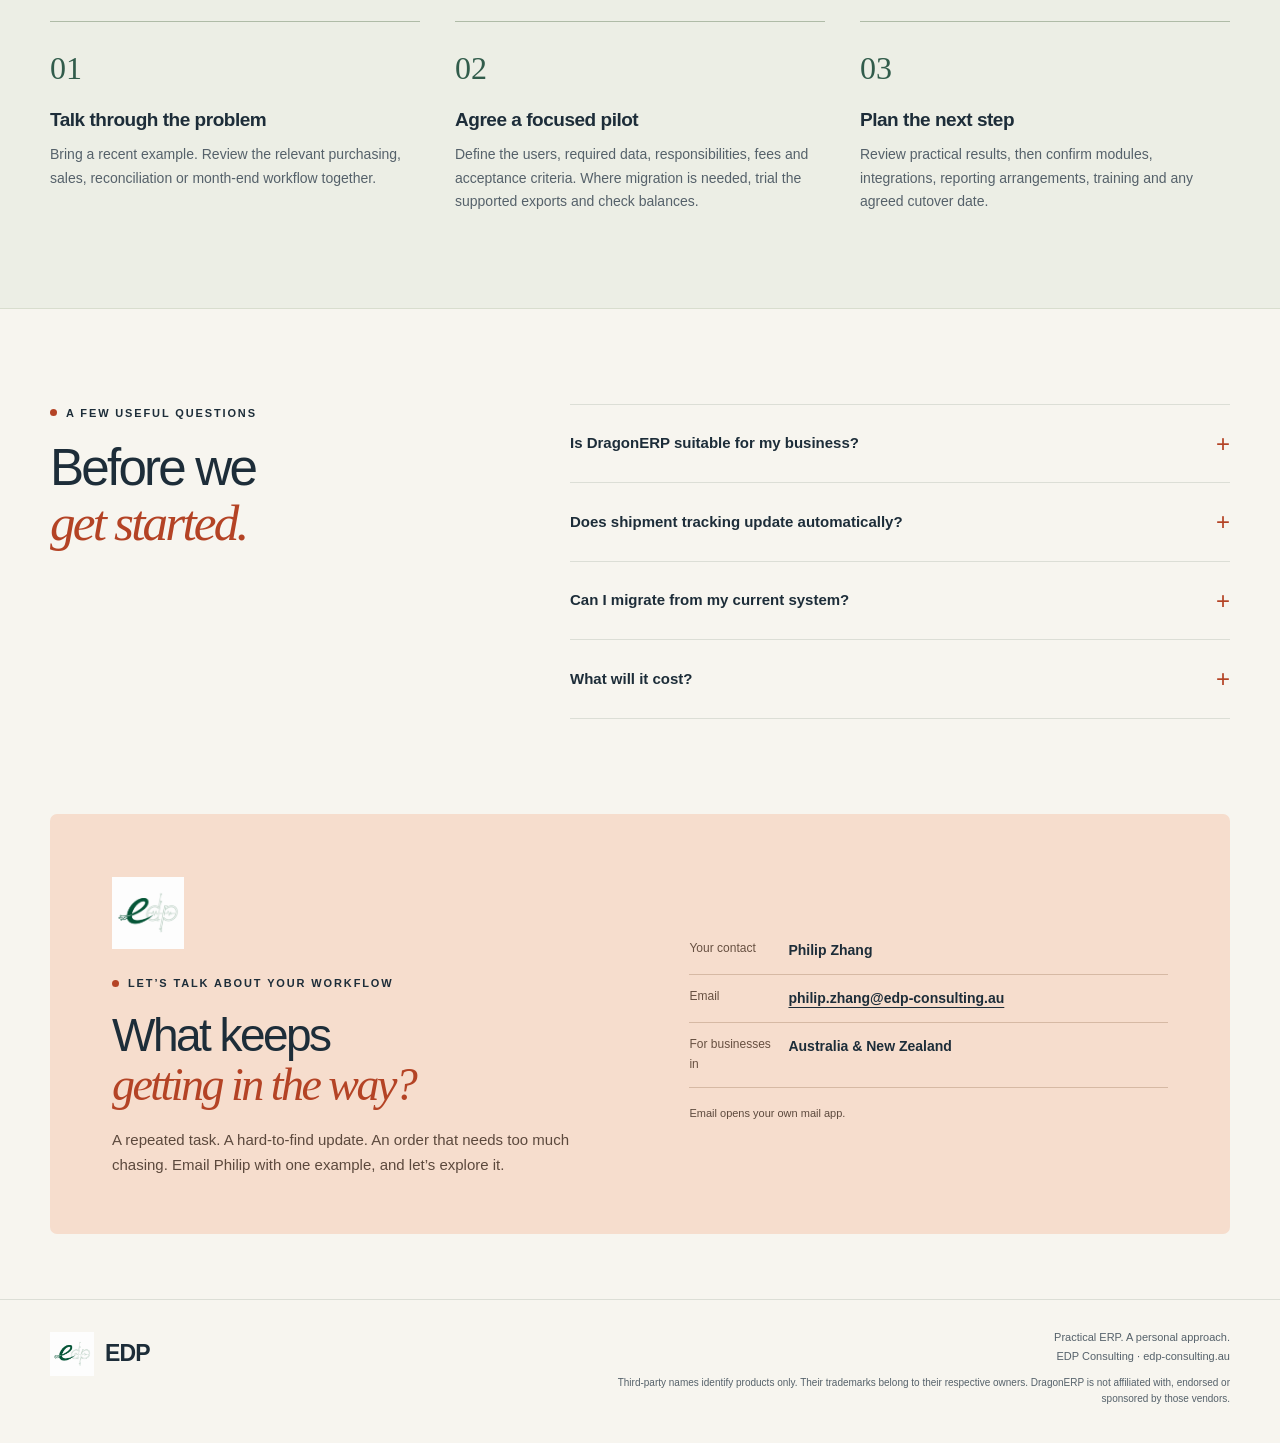
==== commit 6b488f0b: "Publish latest EDP homepage and update contact details" ====
--- a/index.html
+++ b/index.html
@@ -1,174 +1,10 @@
-<!DOCTYPE html>
-<html lang="en">
-<head>
-  <meta charset="UTF-8">
-  <meta name="viewport" content="width=device-width, initial-scale=1.0">
-  <link rel="icon" type="image/png" sizes="256x256" href="./assets/favicon.png">
-  <link rel="shortcut icon" href="./assets/favicon.ico">
-  <title>EDP | Founder-led enterprise technology studio</title>
-  <meta
-    name="description"
-    content="EDP is a founder-led enterprise technology studio continuing the legacy of EDP Consulting GmbH, established in Germany in 1998."
-  >
-  <link rel="preconnect" href="https://fonts.googleapis.com">
-  <link rel="preconnect" href="https://fonts.gstatic.com" crossorigin>
-  <link
-    href="https://fonts.googleapis.com/css2?family=Manrope:wght@400;500;600;700;800&family=Noto+Sans:wght@400;500;700&family=Noto+Sans+SC:wght@400;500;700;900&display=swap"
-    rel="stylesheet"
-  >
-  <link rel="stylesheet" href="./styles.css">
-</head>
-<body>
-  <div class="site-shell">
-    <header class="site-header">
-      <div class="brand-lockup">
-        <a class="brand" href="#top" aria-label="EDP home">
-          <img src="./assets/edp-logo.png" alt="EDP logo">
-          <div class="brand-copy">
-            <strong>EDP</strong>
-            <span id="brand-subtitle"></span>
-          </div>
-        </a>
-      </div>
+<!doctype html><html lang="en-AU"><head><meta charset="utf-8"><meta name="viewport" content="width=device-width, initial-scale=1"><meta name="robots" content="index, follow"><link rel="canonical" href="https://edp-consulting.au/"><meta name="theme-color" content="#f7f5ef"><meta name="description" content="DragonERP brings together practical ERP development, Chinese procurement workflows and controlled AI assistance for growing Australian and New Zealand businesses."><title>EDP | Enterprise technology and AI delivery</title><link rel="icon" href="assets/edp-logo.png"><style>
+    :root{--paper:#f7f5ef;--white:#fffefa;--ink:#1d2d39;--muted:#55616a;--orange:#b44325;--peach:#f6ddcd;--line:#dcded6;--green:#315c4b;--serif:Georgia,'Times New Roman',serif;--sans:'Segoe UI',Arial,sans-serif}
+    *{box-sizing:border-box}html{scroll-behavior:smooth;scroll-padding-top:100px}body{margin:0;background:var(--paper);color:var(--ink);font-family:var(--sans);font-size:16px;line-height:1.65}a{color:inherit;text-decoration:none}button{font:inherit}a:focus-visible,button:focus-visible,summary:focus-visible{outline:3px solid var(--orange);outline-offset:5px}::selection{background:var(--peach)}.wrap{width:min(1180px,calc(100% - 96px));margin:auto}.skip{position:fixed;top:-80px;background:var(--ink);color:white;padding:12px;z-index:100}.skip:focus{top:8px}.draft{background:var(--ink);color:#f4efe7;text-align:center;font-size:12px;letter-spacing:.035em;padding:7px 16px}.draft span{opacity:.76}header{border-bottom:1px solid var(--line);background:var(--paper)}.nav{height:90px;display:flex;align-items:center;justify-content:space-between;gap:24px}.brand{display:flex;align-items:center;gap:11px;font-weight:700;font-size:23px;letter-spacing:-.8px}.brand-icon{width:35px;height:35px;color:var(--orange)}.brand em{font-style:normal;font-weight:400}.nav-links{display:flex;align-items:center;gap:30px;font-size:14px}.nav-links>a:not(.button):hover{text-decoration:underline;text-underline-offset:6px}.button{display:inline-flex;align-items:center;justify-content:center;gap:22px;background:var(--ink);color:#fffefa;padding:13px 23px;border-radius:4px;border:1px solid var(--ink);font-weight:600;font-size:14px;transition:background .2s,transform .2s}.button:hover{background:#354956;transform:translateY(-2px)}.button.orange{background:var(--orange);border-color:var(--orange)}.button.orange:hover{background:#92351c}.button.light{background:transparent;color:var(--ink);border-color:#b4bcb9}.menu{display:none;background:none;border:1px solid var(--line);border-radius:4px;padding:8px 12px;color:var(--ink)}.eyebrow{font-size:11px;text-transform:uppercase;letter-spacing:.17em;font-weight:700;display:flex;align-items:center;gap:9px}.dot{width:7px;height:7px;background:var(--orange);border-radius:50%;display:inline-block;flex-shrink:0}h1,h2,h3,p{margin:0}h1,h2{font-weight:400;letter-spacing:-.055em;line-height:1.08}h1{font-size:clamp(46px,5.4vw,73px);margin:25px 0 25px}h1 em,h2 em{font-family:var(--serif);font-weight:400;color:var(--orange)}h2{font-size:clamp(36px,4vw,52px)}h3{font-size:21px;font-weight:600;line-height:1.3;letter-spacing:-.025em}p{color:var(--muted)}.hero{display:grid;grid-template-columns:1.08fr 1fr;gap:58px;align-items:center;padding:75px 0 65px}.hero-copy>p{font-size:17px;max-width:490px}.hero-actions{display:flex;align-items:center;gap:25px;margin-top:30px;flex-wrap:wrap}.text-link{font-size:14px;font-weight:600;border-bottom:1px solid #8e999a;padding:4px 0}.text-link:hover{color:var(--orange)}.personal-note{margin-top:30px;font-size:12px;color:var(--muted);display:flex;align-items:center;gap:9px}.personal-note svg{width:17px;height:17px}.hero-art{position:relative;min-height:480px;display:flex;align-items:center;justify-content:center}.art-field{position:absolute;inset:20px 0 18px 12px;background:#e8ece2;border-radius:48% 48% 5px 5px;overflow:hidden}.art-field:before{content:'';position:absolute;width:360px;height:360px;border:1px solid #c4cdba;border-radius:50%;left:45%;top:40%}.art-field:after{content:'';position:absolute;width:230px;height:230px;background:#eec6ab;border-radius:50%;right:-70px;top:-30px}.workflow-card{background:var(--white);width:86%;position:relative;border:1px solid #cdd4ca;border-radius:10px;padding:27px;box-shadow:0 20px 45px #2335240c;transform:rotate(-3deg)}.card-head{display:flex;justify-content:space-between;align-items:center;gap:10px;border-bottom:1px solid var(--line);padding-bottom:18px}.card-head strong{font-size:17px}.tag{font-size:10px;letter-spacing:.05em;text-transform:uppercase;padding:5px 8px;border-radius:3px;background:#e7eee5;color:#37513f;white-space:nowrap}.flow-title{font-size:12px;color:var(--muted);padding:23px 0 15px}.flow-row{display:flex;align-items:flex-start;gap:14px;position:relative;padding-bottom:23px}.flow-row:not(:last-child):before{content:'';position:absolute;left:17px;top:35px;bottom:0;width:1px;background:#d5ddd0}.flow-icon{height:35px;width:35px;display:grid;place-items:center;border:1px solid #d2dacd;background:#f2f5ee;border-radius:50%;flex-shrink:0}.flow-icon svg{width:16px;height:16px}.flow-row.active .flow-icon{background:var(--orange);color:white;border-color:var(--orange)}.flow-row strong{font-size:14px;font-weight:600}.flow-row small{display:block;color:var(--muted);font-size:12px}.flow-row:last-child{padding-bottom:0}.art-caption{font-size:10px;text-transform:uppercase;letter-spacing:.1em;margin-top:18px;padding-top:14px;border-top:1px solid var(--line);color:var(--muted)}.float-note{position:absolute;bottom:10px;right:-7px;transform:rotate(3deg);background:#f7ddc8;padding:15px 20px;border:1px solid #dfbfa6;box-shadow:0 8px 22px #553b1610;font-size:13px;max-width:230px}.float-note strong{display:block;font-family:var(--serif);font-weight:400;font-size:22px;letter-spacing:-.02em}.audience-strip{border-top:1px solid var(--line);border-bottom:1px solid var(--line);display:flex;align-items:center;gap:35px;padding:24px 0;font-size:13px}.audience-strip .label{font-size:10px;text-transform:uppercase;letter-spacing:.12em;color:var(--muted);max-width:140px}.audience-items{display:flex;justify-content:space-between;gap:30px;flex:1;font-weight:600}.audience-items span{display:flex;align-items:center;gap:12px}.audience-items span:before{content:'↗';color:var(--orange);font-size:19px;font-weight:400}.section{padding:95px 0}.section-heading{display:grid;grid-template-columns:1fr 1fr;gap:70px;align-items:end;margin:19px 0 40px}.section-heading p{max-width:440px;font-size:16px}.services{display:grid;grid-template-columns:repeat(3,1fr);gap:26px}.service{padding:29px 0 0;border-top:1px solid #aeb9b4}.service-top{display:flex;align-items:center;justify-content:space-between;margin-bottom:31px}.service-number{font-size:12px;color:var(--muted);font-variant-numeric:tabular-nums}.service svg{width:29px;height:29px;color:var(--orange)}.service h3{margin-bottom:14px}.service p{font-size:14px}.service .detail{border-top:1px solid var(--line);margin-top:22px;padding-top:15px;font-size:12px;color:var(--green)}.focus{background:var(--ink);color:var(--paper);padding:67px;border-radius:7px;display:grid;grid-template-columns:1.05fr 1fr;gap:70px;position:relative;overflow:hidden}.focus .eyebrow{color:#f1c3a4}.focus h2{font-size:43px;margin:21px 0}.focus p{color:#d0d9da;font-size:15px}.focus .footnote{font-size:12px;color:#b9c7ca;margin-top:22px;border-top:1px solid #52616a;padding-top:17px}.focus-list{margin:0;padding:0;list-style:none;align-self:center}.focus-list li{display:flex;gap:16px;padding:18px 0;border-bottom:1px solid #52616a}.focus-list li:first-child{padding-top:0}.focus-list li:last-child{border:0;padding-bottom:0}.focus-list .num{color:#f1c3a4;font-size:11px;padding-top:4px}.focus-list strong{font-size:16px;font-weight:600}.focus-list p{font-size:13px;margin-top:4px}.approach{display:grid;grid-template-columns:.85fr 1.15fr;gap:100px}.approach-intro h2{margin:20px 0 24px}.founder{display:flex;align-items:center;gap:13px;margin-top:29px}.avatar{width:45px;height:45px;background:var(--peach);border-radius:50%;display:grid;place-items:center;font-family:var(--serif);font-size:22px;color:var(--orange)}.founder strong{font-size:14px}.founder small{display:block;color:var(--muted);font-size:12px}.principles{border-top:1px solid var(--line)}.principle{padding:25px 0;border-bottom:1px solid var(--line);display:grid;grid-template-columns:34px 1fr;gap:12px}.principle .index{font-size:11px;color:var(--orange);padding-top:4px}.principle h3{font-size:19px;margin-bottom:8px}.principle p{font-size:14px}.process-section{background:#eceee5;border-top:1px solid #d8ddce;border-bottom:1px solid #d8ddce}.process-heading{display:flex;align-items:end;justify-content:space-between;gap:30px}.process-heading h2{margin-top:18px}.process-heading>p{max-width:320px;font-size:14px}.steps{display:grid;grid-template-columns:repeat(3,1fr);gap:35px;margin-top:45px}.step{border-top:1px solid #afbba7;padding-top:20px}.step span{font-family:var(--serif);font-size:32px;color:var(--green)}.step h3{margin:13px 0 11px;font-size:19px}.step p{font-size:14px}.faq-layout{display:grid;grid-template-columns:.8fr 1.2fr;gap:80px}.faq-layout h2{margin-top:18px}.faq details{border-top:1px solid var(--line);padding:19px 0}.faq details:last-child{border-bottom:1px solid var(--line)}summary{cursor:pointer;font-size:15px;font-weight:600;display:flex;align-items:center;justify-content:space-between;gap:20px;list-style:none}summary::-webkit-details-marker{display:none}summary:after{content:'+';color:var(--orange);font-size:24px;font-weight:400}details[open] summary:after{content:'−'}.faq details p{font-size:14px;margin-top:13px;padding-right:20px}.contact{padding:57px 62px;background:var(--peach);border-radius:7px;display:grid;grid-template-columns:1.05fr 1fr;gap:75px;align-items:center;margin-bottom:65px}.contact h2{font-size:46px;margin:18px 0}.contact p{font-size:15px;color:#5c493d}.contact-details{padding:0;margin:0}.contact-details>div{padding:12px 0;border-bottom:1px solid #d6b9a4;display:grid;grid-template-columns:84px 1fr;gap:15px}.contact dt{font-size:12px;color:#675041}.contact dd{margin:0;font-size:14px;font-weight:600}.contact dd.pending{font-weight:400;color:#675041}.contact-notice{font-size:11px!important;margin-top:16px}footer{border-top:1px solid var(--line);padding:28px 0 35px}.footer-row{display:flex;justify-content:space-between;gap:30px;align-items:center}.footer-brand{font-size:18px}.footer-note{font-size:11px;text-align:right;color:var(--muted)}.footer-note a{text-decoration:underline;text-underline-offset:3px}svg{fill:none;stroke:currentColor;stroke-width:1.6;stroke-linecap:round;stroke-linejoin:round}.section a.text-link{display:inline-block;margin-top:25px}
+    @media(min-width:1500px){.hero{padding-top:90px;padding-bottom:80px}}@media(max-width:1000px){.wrap{width:calc(100% - 56px)}.hero{gap:25px}.hero-art{min-height:450px}.workflow-card{padding:21px;width:90%}.float-note{right:0;max-width:210px}.nav-links{gap:20px}.focus{padding:42px;gap:40px}.approach{gap:50px}.contact{padding:40px;gap:40px}.audience-items{gap:18px}.section-heading{gap:35px}}
+    @media(max-width:760px){html{scroll-padding-top:30px}.wrap{width:calc(100% - 40px)}.nav{height:74px;position:relative}.brand{font-size:22px}.menu{display:block}.nav-links{display:none;position:absolute;top:74px;left:-20px;right:-20px;padding:20px;background:var(--paper);border-bottom:1px solid var(--line);z-index:5;align-items:stretch;gap:18px}.nav-links.open{display:flex;flex-direction:column}.hero{grid-template-columns:1fr;padding:44px 0 35px;gap:28px}h1{font-size:54px;max-width:560px}.hero-copy>p{font-size:16px}.hero-art{min-height:440px;max-width:490px;width:100%;margin:auto}.art-field{inset:15px 10px 25px}.workflow-card{width:85%;padding:24px}.float-note{right:2px;bottom:9px}.hero-actions{gap:22px}.personal-note{margin-top:23px}.audience-strip{align-items:start;flex-direction:column;gap:13px;padding:24px 0}.audience-strip .label{max-width:none}.audience-items{flex-direction:column;gap:8px}.section{padding:62px 0}.section-heading{grid-template-columns:1fr;gap:21px;margin-bottom:30px}h2{font-size:39px}.services{grid-template-columns:1fr;gap:31px}.service{padding-top:21px}.service-top{margin-bottom:17px}.service p{font-size:15px}.service .detail{margin-top:16px}.focus{grid-template-columns:1fr;gap:35px;padding:33px 25px}.focus h2{font-size:37px}.approach{grid-template-columns:1fr;gap:35px}.steps{grid-template-columns:1fr;gap:28px;margin-top:30px}.step{display:grid;grid-template-columns:38px 1fr;gap:14px}.step h3{margin:5px 0 9px}.process-heading{display:block}.process-heading>p{margin-top:23px;max-width:none}.faq-layout{grid-template-columns:1fr;gap:30px}.contact{grid-template-columns:1fr;gap:26px;padding:32px 25px;margin-bottom:42px}.contact h2{font-size:39px}.footer-row{align-items:start;flex-direction:column;gap:15px}.footer-note{text-align:left}.draft{font-size:10px}.draft span{display:none}}
+    @media(max-width:380px){h1{font-size:46px}.hero-art{min-height:420px}.workflow-card{padding:19px;width:92%}.float-note{font-size:11px;max-width:180px;padding:12px 15px}.float-note strong{font-size:19px}.hero-actions{gap:17px}.button{padding:12px 17px}.contact-details>div{grid-template-columns:65px 1fr}.wrap{width:calc(100% - 32px)}}@media(prefers-reduced-motion:reduce){html{scroll-behavior:auto}.button{transition:none}.button:hover{transform:none}}
 
-      <button class="nav-toggle" type="button" aria-expanded="false" aria-controls="site-nav">
-        <span></span>
-        <span></span>
-      </button>
-
-      <nav id="site-nav" class="site-nav"></nav>
-
-      <div class="header-tools">
-        <div class="lang-switcher" role="group" aria-label="Language switcher">
-          <button type="button" class="lang-button" data-lang="en">EN</button>
-          <button type="button" class="lang-button" data-lang="de">DE</button>
-          <button type="button" class="lang-button" data-lang="zh">中文</button>
-        </div>
-        <a class="header-cta" href="#contact" id="header-cta"></a>
-      </div>
-    </header>
-
-    <main id="top">
-      <section class="hero-section reveal">
-        <div class="hero-stage">
-          <div class="hero-copy-card">
-            <p class="section-kicker" id="hero-kicker"></p>
-            <h1 id="hero-title"></h1>
-            <p class="hero-body" id="hero-body"></p>
-            <div class="hero-actions">
-              <a class="button button-primary" href="#cases" id="hero-primary"></a>
-              <a class="button button-secondary" href="#company" id="hero-secondary"></a>
-            </div>
-          </div>
-
-          <div class="hero-rail">
-            <aside class="hero-spotlight">
-              <span class="spotlight-label" id="spotlight-label"></span>
-              <h2 id="spotlight-title"></h2>
-              <p id="spotlight-body"></p>
-              <a href="#platform" class="spotlight-link" id="spotlight-link"></a>
-            </aside>
-
-            <div class="hero-signal-stack">
-              <div class="hero-signal-card">
-                <span id="floating-top-label"></span>
-                <strong id="floating-top-title"></strong>
-              </div>
-
-              <div class="hero-signal-card">
-                <span id="floating-bottom-label"></span>
-                <strong id="floating-bottom-title"></strong>
-              </div>
-            </div>
-          </div>
-        </div>
-
-        <div class="stats-strip" id="stats-strip"></div>
-      </section>
-
-      <section id="platform" class="platform-section reveal">
-        <div class="section-intro">
-          <p class="section-kicker" id="platform-kicker"></p>
-          <h2 id="platform-title"></h2>
-          <p id="platform-body"></p>
-        </div>
-        <div class="platform-grid" id="platform-grid"></div>
-      </section>
-
-      <section id="services" class="capability-section reveal">
-        <div class="section-intro compact">
-          <p class="section-kicker" id="services-kicker"></p>
-          <h2 id="services-title"></h2>
-          <p id="services-body"></p>
-        </div>
-        <div class="capability-grid" id="services-grid"></div>
-      </section>
-
-      <section id="cases" class="cases-section reveal">
-        <div class="section-intro compact">
-          <p class="section-kicker" id="cases-kicker"></p>
-          <h2 id="cases-title"></h2>
-          <p id="cases-body"></p>
-        </div>
-        <div class="cases-grid" id="cases-grid"></div>
-      </section>
-
-      <section id="expertise" class="expertise-section reveal">
-        <div class="section-intro compact">
-          <p class="section-kicker" id="expertise-kicker"></p>
-          <h2 id="expertise-title"></h2>
-          <p id="expertise-body"></p>
-        </div>
-
-        <div class="expertise-panels">
-          <article class="expertise-panel">
-            <h3 id="capabilities-panel-title"></h3>
-            <div class="chip-cluster" id="capabilities-chips"></div>
-          </article>
-          <article class="expertise-panel">
-            <h3 id="industries-panel-title"></h3>
-            <div class="chip-cluster" id="industries-chips"></div>
-          </article>
-        </div>
-      </section>
-
-      <section id="company" class="company-section reveal">
-        <article class="company-story">
-          <p class="section-kicker" id="company-kicker"></p>
-          <h2 id="company-title"></h2>
-          <p id="company-paragraph-1"></p>
-          <p id="company-paragraph-2"></p>
-        </article>
-
-        <aside class="founder-panel">
-          <span class="founder-label" id="founder-label"></span>
-          <h3 id="founder-name"></h3>
-          <ul class="founder-list" id="founder-list"></ul>
-          <div class="cred-block" id="cred-block"></div>
-        </aside>
-      </section>
-
-      <section id="contact" class="contact-section reveal">
-        <div class="contact-copy">
-          <p class="section-kicker" id="contact-kicker"></p>
-          <h2 id="contact-title"></h2>
-          <p id="contact-body"></p>
-        </div>
-        <div class="contact-card">
-          <span class="contact-label" id="contact-card-label"></span>
-          <a href="mailto:philip.zhang@hotmail.de">philip.zhang@hotmail.de</a>
-          <a href="https://www.linkedin.com/in/philip-zhang-9a59007/" target="_blank" rel="noreferrer">LinkedIn Profile</a>
-          <span id="contact-card-foot"></span>
-        </div>
-      </section>
-    </main>
-
-    <footer class="site-footer">
-      <span id="footer-left"></span>
-      <span id="footer-right"></span>
-    </footer>
-  </div>
-
-  <script src="./script.js"></script>
-</body>
-</html>
+  .brand img{width:44px;height:51px;object-fit:contain;flex-shrink:0}.nav-right{display:flex;align-items:center;gap:24px}.nav-links{gap:23px}.language-switch{display:flex;padding:3px;border:1px solid #ccd4cc;border-radius:5px;gap:2px;flex-shrink:0}.language-switch button{border:0;background:transparent;color:var(--ink);padding:6px 9px;border-radius:3px;cursor:pointer;font-size:12px;min-height:34px}.language-switch button[aria-pressed=true]{background:var(--green);color:white}.card-head .mini-logo{width:37px;height:43px;object-fit:contain}.card-head .card-wordmark{display:flex;gap:9px;align-items:center}.hero-mascot{position:absolute;right:-10px;top:0;width:105px;height:121px;object-fit:contain;transform:rotate(8deg);z-index:2;filter:drop-shadow(0 7px 5px #1d2d3912)}.workflow-card{margin-top:25px}.highlights{border-top:1px solid var(--line)}.product-grid{display:grid;grid-template-columns:repeat(3,1fr);gap:16px}.product-card{border:1px solid #d4dbd1;border-radius:6px;padding:26px;background:#fffefa}.product-card .feature-icon{width:39px;height:39px;display:grid;place-items:center;background:#e8eee5;border-radius:8px;color:var(--green);font-size:20px;margin-bottom:23px}.product-card h3{font-size:19px;margin-bottom:13px}.product-card p{font-size:14px}.ai-band{margin-top:24px;border-left:3px solid var(--orange);padding:24px 28px;background:#eeeae0;display:grid;grid-template-columns:1fr 1.3fr;gap:25px}.ai-band h3{font-size:21px}.ai-band p{font-size:14px;margin-top:8px}.ai-tools{display:flex;gap:8px;flex-wrap:wrap;align-content:center}.ai-tools span{padding:6px 10px;background:var(--paper);border:1px solid #d4d8cd;border-radius:4px;font-size:12px}.source-note{font-size:11px;color:var(--muted);margin-top:18px;line-height:1.6}.contact-logo{width:72px;height:83px;object-fit:contain;margin-bottom:12px}.contact dd a{overflow-wrap:anywhere;text-decoration:underline;text-underline-offset:4px}.footer-brand img{width:32px;height:37px}.footer-row{align-items:start}.footer-note{max-width:650px}.disclaimer{font-size:10px;margin-top:10px;max-width:680px}.focus{scroll-margin-top:25px}html[lang=zh-Hans] body{font-family:'Microsoft YaHei','PingFang SC','Segoe UI',sans-serif}html[lang=zh-Hans] h1{font-size:clamp(43px,4.9vw,65px);letter-spacing:-.025em;line-height:1.25}html[lang=zh-Hans] h2{letter-spacing:-.025em;line-height:1.23}html[lang=zh-Hans] h1 em,html[lang=zh-Hans] h2 em{font-family:inherit;font-style:normal}html[lang=zh-Hans] .eyebrow{letter-spacing:.1em}html[lang=zh-Hans] .hero-copy>p{line-height:1.9}html[lang=zh-Hans] .float-note strong{font-family:inherit;font-size:20px}html[lang=zh-Hans] .hero{gap:50px}
+  @media(max-width:1080px){.nav-right{gap:15px}.nav-links{gap:15px}.nav-links .button{padding:11px 15px}.brand{font-size:21px}.product-card{padding:23px}}@media(max-width:900px) and (min-width:761px){.nav-links>a:not(.button){display:none}.hero-mascot{width:85px;right:-5px;top:4px}}@media(max-width:760px){.nav-right{gap:9px}.brand{font-size:20px;gap:7px}.brand img{width:34px;height:40px}.language-switch button{padding:5px 7px}.menu{font-size:12px;padding:6px 9px;min-height:42px}.nav{gap:10px}.nav-links.open{display:flex}.nav-links>a:not(.button){display:block}.hero-mascot{right:0;top:-1px;width:85px;height:98px}.product-grid{grid-template-columns:1fr;gap:14px}.product-card{padding:23px}.product-card .feature-icon{float:left;margin:0 15px 8px 0;width:34px;height:34px}.product-card h3{min-height:34px;display:flex;align-items:center;margin-bottom:12px}.product-card p{clear:both}.ai-band{grid-template-columns:1fr;padding:23px;gap:15px}.section-heading p{max-width:none}.footer-note{max-width:none}.source-note{font-size:11px}html[lang=zh-Hans] h1{font-size:46px}html[lang=zh-Hans] .hero{gap:28px}html[lang=zh-Hans] h2{font-size:35px}}@media(max-width:380px){.brand{font-size:18px;gap:5px}.brand img{width:29px;height:34px}.language-switch button{font-size:11px;padding:5px 6px}.nav-right{gap:6px}.menu{padding:6px}.nav{gap:6px}.hero-mascot{width:75px;height:86px}html[lang=zh-Hans] h1{font-size:40px}}
+</style></head><body><a data-i18n="skip" class="skip" href="#main">Skip to content</a><div data-i18n="draft" class="draft">EDP CONSULTING <span> / Enterprise technology and AI delivery.</span></div><header><div class="wrap nav"><a class="brand" href="#" aria-label="EDP"><img src="assets/edp-logo.png" alt="EDP" width="44" height="51"><span>EDP</span></a><div class="nav-right"><nav class="nav-links" id="navigation" aria-label="Main navigation"><a data-i18n="navServices" href="#services">Services</a><a data-i18n="navHighlights" href="#highlights">Product highlights</a><a data-i18n="navApproach" href="#approach">My approach</a><a data-i18n="navContact" class="button" href="#contact">Let’s talk <span aria-hidden="true">↗</span></a></nav><div class="language-switch" role="group" aria-label="Language / 语言"><button type="button" data-lang="en" lang="en" aria-pressed="true">EN</button><button type="button" data-lang="zh" lang="zh-Hans" aria-pressed="false">中文</button></div><button data-i18n="menu" class="menu" type="button" aria-expanded="false" aria-controls="navigation">Menu</button></div></div></header><main id="main"><section class="wrap hero" aria-labelledby="hero-title"><div class="hero-copy"><div class="eyebrow"><span class="dot"></span><span data-i18n="heroEye" >Practical ERP for growing businesses</span></div><h1 data-i18n="heroTitle" id="hero-title">Your business.<br>Your workflow.<br><em>A clearer way.</em></h1><p data-i18n="heroIntro" >I’m Philip, the founder and developer behind DragonERP. I help shop owners, e-commerce and trading businesses turn everyday workflow problems into practical software—starting with the work that matters most.</p><div class="hero-actions"><a data-i18n="heroCTA" class="button orange" href="#highlights">Discover DragonERP <span aria-hidden="true">↗</span></a><a data-i18n="heroContact" class="text-link" href="#contact">Start a conversation</a></div><div data-i18n="personalNote" class="personal-note">Founder-led. From the first conversation to the pilot.</div></div><div class="hero-art"><div class="art-field"></div><img class="hero-mascot" src="assets/edp-logo.png" alt="DragonERP dragon mascot" width="105" height="121"><div class="workflow-card"><div class="card-head"><div class="card-wordmark"><strong data-i18n="artTitle" >A little more clarity.</strong></div><span data-i18n="artTag" class="tag">The idea</span></div><p data-i18n="artLead" class="flow-title">Connect the order to the next step.</p><div class="flow-row "><div class="flow-icon"><svg viewBox="0 0 24 24" aria-hidden="true"><rect x="5" y="4" width="14" height="17" rx="2"/><path d="M9 10h6M9 14h6"/></svg></div><div><strong data-i18n="orderTitle" >The customer order</strong><small data-i18n="orderSub" >A clear place to start.</small></div></div><div class="flow-row active"><div class="flow-icon"><svg viewBox="0 0 24 24" aria-hidden="true"><path d="m3 8 9-5 9 5v10l-9 4-9-4V8Zm0 0 9 5 9-5M12 13v9"/></svg></div><div><strong data-i18n="shipmentTitle" >The shipment</strong><small data-i18n="shipmentSub" >Latest known progress, with a source.</small></div></div><div class="flow-row "><div class="flow-icon"><svg viewBox="0 0 24 24" aria-hidden="true"><circle cx="12" cy="12" r="9"/><path d="M12 7v5l3 2"/></svg></div><div><strong data-i18n="followupTitle" >The next follow-up</strong><small data-i18n="followupSub" >Know what still needs checking.</small></div></div><div data-i18n="artCaption" class="art-caption">Illustrative workflow · not a live product screen</div></div><div class="float-note"><strong data-i18n="floatTitle" >Keep people in the loop.</strong><span data-i18n="floatSub" >Make the next conversation easier.</span></div></div></section><div class="wrap audience-strip"><div data-i18n="audienceLabel" class="label">Who it’s for</div><div class="audience-items"><span data-i18n="audience1" >Retail & e-commerce</span><span data-i18n="audience2" >Trade & service businesses</span><span data-i18n="audience3" >Growing teams of 5–50</span></div></div><section class="wrap section company-intro" id="company" aria-labelledby="company-title"><div class="eyebrow"><span class="dot"></span><span data-i18n="companyEye">Company</span></div><div class="section-heading"><h2 data-i18n="companyTitle" id="company-title">A German foundation.<br><em>A modern continuation.</em></h2><p data-i18n="companyBody">EDP continues the history of EDP Consulting GmbH, first established in Germany in 1998. Today, Philip Zhang leads a lean, founder-led company supported by specialised AI agents. EDP helps clients develop and maintain software products and automate repetitive, logic-simple data-processing work with modern technologies and AI tools.</p></div><div class="principles"><article class="principle"><span class="index">01</span><div><h3 data-i18n="companyP1Title">Enterprise experience</h3><p data-i18n="companyP1Body">Experience in SAP architecture, enterprise transformation and international delivery informs practical technical decisions.</p></div></article><article class="principle"><span class="index">02</span><div><h3 data-i18n="companyP2Title">One accountable lead, AI-supported delivery</h3><p data-i18n="companyP2Body">Philip owns client relationships, architecture and delivery decisions. AI agents support research, implementation, testing and documentation.</p></div></article></div></section><section class="wrap section" id="services" aria-labelledby="services-title"><div class="eyebrow"><span class="dot"></span><span data-i18n="servicesEye" >What I do</span></div><div class="section-heading"><h2 data-i18n="servicesTitle" id="services-title">Start with the work.<br><em>Build what helps.</em></h2><p data-i18n="servicesIntro" >A personal, practical route into ERP: understand the process, agree the scope, and work with the people who will use it.</p></div><div class="services"><article class="service"><div class="service-top"><span data-i18n="s0Num" class="service-number">01 / UNDERSTAND</span><svg viewBox="0 0 32 32" aria-hidden="true"><rect x="5" y="5" width="22" height="22" rx="3"/><path d="m10 16 4 4 8-9"/></svg></div><h3 data-i18n="s0Title" >Workflow discovery</h3><p data-i18n="s0Body" >Walk through a real order or task together. Identify where information gets lost, work is repeated, or someone has to keep chasing an answer.</p><div data-i18n="s0Detail" class="detail">A specific problem before a software specification.</div></article><article class="service"><div class="service-top"><span data-i18n="s1Num" class="service-number">02 / DEVELOP</span><svg viewBox="0 0 32 32" aria-hidden="true"><rect x="5" y="5" width="22" height="22" rx="3"/><path d="m10 16 4 4 8-9"/></svg></div><h3 data-i18n="s1Title" >ERP development & configuration</h3><p data-i18n="s1Body" >Shape DragonERP around the agreed workflow, drawing on purchasing, sales, inventory and finance capabilities described in the product overview.</p><div data-i18n="s1Detail" class="detail">Required modules and integrations confirmed together.</div></article><article class="service"><div class="service-top"><span data-i18n="s2Num" class="service-number">03 / TRY & REFINE</span><svg viewBox="0 0 32 32" aria-hidden="true"><rect x="5" y="5" width="22" height="22" rx="3"/><path d="m10 16 4 4 8-9"/></svg></div><h3 data-i18n="s2Title" >Pilots, migration & support</h3><p data-i18n="s2Body" >Define a focused pilot, prepare the agreed data, check the results, and provide the configuration, training and support included in the scope.</p><div data-i18n="s2Detail" class="detail">Scope, responsibilities and fees agreed in advance.</div></article></div></section><section class="wrap section highlights" id="highlights" aria-labelledby="highlights-title"><div class="eyebrow"><span class="dot"></span><span data-i18n="highlightsEye" >Inside DragonERP</span></div><div class="section-heading"><h2 data-i18n="highlightsTitle" id="highlights-title">Connected operations.<br><em>People in control.</em></h2><p data-i18n="highlightsIntro" >An AI-native ERP for growing Australian and New Zealand businesses, combining a deterministic accounting core with AI assistance governed by permissions, review and audit records.</p></div><div class="product-grid"><article class="product-card"><div class="feature-icon" aria-hidden="true">↗</div><h3 data-i18n="f0Title" >From China procurement to local sales</h3><p data-i18n="f0Body" >Import supported 1688 and Taobao order files, record RMB supplier payments, consolidate shipments and allocate landed costs before goods enter inventory. Supported marketplace sales files can also be imported.</p></article><article class="product-card"><div class="feature-icon" aria-hidden="true">中</div><h3 data-i18n="f1Title" >Two languages. Familiar layouts.</h3><p data-i18n="f1Body" >Switch between English and Chinese in supported workflows. Choose layout styles familiar to users of Xero, MYOB, QuickBooks or SAP.</p></article><article class="product-card"><div class="feature-icon" aria-hidden="true">◎</div><h3 data-i18n="f2Title" >AI assists. People decide.</h3><p data-i18n="f2Body" >AI actions are permission-controlled and audited. Supported draft actions can be reviewed or withdrawn before approval, while critical financial actions stay under human control.</p></article><article class="product-card"><div class="feature-icon" aria-hidden="true">⇄</div><h3 data-i18n="f3Title" >Migration with checks</h3><p data-i18n="f3Body" >Use supported Xero, MYOB or SAP export files for a trial import. Reconcile account and customer/supplier balances before agreeing a cutover date.</p></article><article class="product-card"><div class="feature-icon" aria-hidden="true">▤</div><h3 data-i18n="f4Title" >Payroll, people & Australian reporting</h3><p data-i18n="f4Body" >Leave approvals and employee self-service, state-based long service leave, termination and final pay, plus GST/BAS reports and STP Phase 2 reporting data. ClockOn payroll files can be imported. Lodgement arrangements are confirmed at deployment.</p></article><article class="product-card"><div class="feature-icon" aria-hidden="true">◇</div><h3 data-i18n="f5Title" >Deployment choices</h3><p data-i18n="f5Body" >Single-tenant SaaS or private deployment, with local-model options. Supported AI text workflows can mask sensitive identifiers; model, provider and deployment settings are confirmed during implementation.</p></article></div><div class="ai-band"><div><h3 data-i18n="aiTitle" >AI reads, compares and finds.<br>The system calculates. People approve.</h3><p data-i18n="aiBody" >Assistance across supported workflows, with review and traceability built into the process.</p></div><div class="ai-tools"><span data-i18n="ai0" >Invoice capture & three-way matching</span><span data-i18n="ai1" >Bank reconciliation suggestions</span><span data-i18n="ai2" >Verifiable natural-language queries</span><span data-i18n="ai3" >Reminders & cash-flow forecasting</span><span data-i18n="ai4" >Payment anomaly checks</span><span data-i18n="ai5" >Month-end assistance</span></div></div><p data-i18n="sourceNote" class="source-note">Based on the supplied product overview dated 6 November 2026. Feature availability, AI configuration, migration coverage and reporting arrangements are confirmed for each implementation. Statutory payroll outputs require accountant review before use.</p></section><section class="wrap" aria-labelledby="focus-title"><div class="focus"><div><div data-i18n="focusEye" class="eyebrow">A focused pilot direction</div><h2 data-i18n="focusTitle" id="focus-title">“Where’s the order?”<br>A better place to start.</h2><p data-i18n="focusIntro" >For businesses sourcing goods from China, customer orders and freight updates can sit in different places. One proposed pilot brings the relevant information into the sales workflow.</p><p data-i18n="focusNote" class="footnote">Proposed pilot scope—not a live customer case study. Availability and suitability are to be confirmed.</p></div><ol class="focus-list"><li><span class="num">01</span><div><strong data-i18n="focus0Title" >Connect the records</strong><p data-i18n="focus0Body" >Associate customer orders with the relevant shipment or shipments.</p></div></li><li><span class="num">02</span><div><strong data-i18n="focus1Title" >Make uncertainty visible</strong><p data-i18n="focus1Body" >Show the latest known status, its source, and when it was checked. Keep unknown arrival dates clearly marked.</p></div></li><li><span class="num">03</span><div><strong data-i18n="focus2Title" >Give follow-up an owner</strong><p data-i18n="focus2Body" >Identify who updates progress and what needs checking next. Manual updates can be a practical starting point.</p></div></li></ol></div></section><section class="wrap section approach" id="approach" aria-labelledby="approach-title"><div class="approach-intro"><div class="eyebrow"><span class="dot"></span><span data-i18n="approachEye" >A personal approach</span></div><h2 data-i18n="approachTitle" id="approach-title">One person.<br><em>A direct conversation.</em></h2><p data-i18n="approachIntro" >DragonERP is a one-person business. You speak directly with Philip, who develops the software and helps define the work to be done.</p><div class="founder"><span class="avatar" aria-hidden="true">P</span><div><strong>Philip</strong><small data-i18n="founderRole" >Founder & developer, DragonERP</small></div></div></div><div class="principles"><article class="principle"><span class="index">01</span><div><h3 data-i18n="p0Title" >Understand the everyday details</h3><p data-i18n="p0Body" >The starting point is an actual workflow: who does what, which tools they use, and where the process becomes difficult.</p></div></article><article class="principle"><span class="index">02</span><div><h3 data-i18n="p1Title" >Keep the first step manageable</h3><p data-i18n="p1Body" >Begin with one useful scenario. Agree the scope and review the outcome before taking on more.</p></div></article><article class="principle"><span class="index">03</span><div><h3 data-i18n="p2Title" >Be clear about what’s known</h3><p data-i18n="p2Body" >A shipment update and a recent website check are different things. Sources, dates and unanswered questions deserve to be visible.</p></div></article><article class="principle"><span class="index">04</span><div><h3 data-i18n="p3Title" >Build with the people using it</h3><p data-i18n="p3Body" >Sales and operations staff help test whether the result supports their work, and whether maintaining it is practical.</p></div></article></div></section><section class="process-section"><div class="wrap section"><div class="process-heading"><div><div class="eyebrow"><span class="dot"></span><span data-i18n="processEye" >How we could work together</span></div><h2 data-i18n="processTitle" >A small start.<br><em>A useful next step.</em></h2></div><p data-i18n="processIntro" >You don’t need a finished software brief. Start with a task that regularly causes trouble.</p></div><div class="steps"><article class="step"><span>01</span><div><h3 data-i18n="step0Title" >Talk through the problem</h3><p data-i18n="step0Body" >Bring a recent example. Review the relevant purchasing, sales, reconciliation or month-end workflow together.</p></div></article><article class="step"><span>02</span><div><h3 data-i18n="step1Title" >Agree a focused pilot</h3><p data-i18n="step1Body" >Define the users, required data, responsibilities, fees and acceptance criteria. Where migration is needed, trial the supported exports and check balances.</p></div></article><article class="step"><span>03</span><div><h3 data-i18n="step2Title" >Plan the next step</h3><p data-i18n="step2Body" >Review practical results, then confirm modules, integrations, reporting arrangements, training and any agreed cutover date.</p></div></article></div></div></section><section class="wrap section faq-layout" id="questions" aria-labelledby="faq-title"><div><div class="eyebrow"><span class="dot"></span><span data-i18n="faqEye" >A few useful questions</span></div><h2 data-i18n="faqTitle" id="faq-title">Before we<br><em>get started.</em></h2></div><div class="faq"><details><summary data-i18n="q0" >Is DragonERP suitable for my business?</summary><p data-i18n="a0" >The product overview is aimed at growing trade, e-commerce and service businesses with teams of 5–50 in Australia and New Zealand. Your required modules, data and integrations still need an individual assessment.</p></details><details><summary data-i18n="q1" >Does shipment tracking update automatically?</summary><p data-i18n="a1" >Automatic freight connections have not been confirmed for the proposed visibility pilot. It can begin with an assigned person checking the source and recording progress. Any integration needs its own assessment.</p></details><details><summary data-i18n="q2" >Can I migrate from my current system?</summary><p data-i18n="a2" >The supplied overview describes imports of supported Xero, MYOB and SAP export files. Start with a trial import and balance reconciliation; coverage and the cutover plan are agreed after checking the data.</p></details><details><summary data-i18n="q3" >What will it cost?</summary><p data-i18n="a3" >Pricing is to be confirmed for your agreed scope. Setup, pilot support, hosting and any ongoing services are clarified before work begins.</p></details></div></section><section class="wrap contact" id="contact" aria-labelledby="contact-title"><div><img class="contact-logo" src="assets/edp-logo.png" alt="" width="72" height="83"><div class="eyebrow"><span class="dot"></span><span data-i18n="contactEye" >Let’s talk about your workflow</span></div><h2 data-i18n="contactTitle" id="contact-title">What keeps<br><em>getting in the way?</em></h2><p data-i18n="contactIntro" >A repeated task. A hard-to-find update. An order that needs too much chasing. Email Philip with one example, and let’s explore it.</p></div><div><dl class="contact-details"><div><dt data-i18n="contactPerson" >Your contact</dt><dd data-i18n="contactName" >Philip Zhang</dd></div><div><dt data-i18n="emailLabel" >Email</dt><dd><a href="mailto:philip.zhang@edp-consulting.au">philip.zhang@edp-consulting.au</a></dd></div><div><dt data-i18n="areaLabel" >For businesses in</dt><dd data-i18n="area" >Australia & New Zealand</dd></div></dl><p data-i18n="contactNotice" class="contact-notice">Email opens your own mail app.</p></div></section></main><footer><div class="wrap footer-row"><div><a class="brand" href="#" aria-label="EDP"><img src="assets/edp-logo.png" alt="EDP" width="44" height="51"><span>EDP</span></a></div><div class="footer-note"><div data-i18n="footerLine" >Practical ERP. A personal approach.</div><div data-i18n="footerDraft" >EDP Consulting · edp-consulting.au</div><p data-i18n="trademarks" class="disclaimer">Third-party names identify products only. Their trademarks belong to their respective owners. DragonERP is not affiliated with, endorsed or sponsored by those vendors.</p></div></div></footer><script src="bilingual.js"></script></body></html>
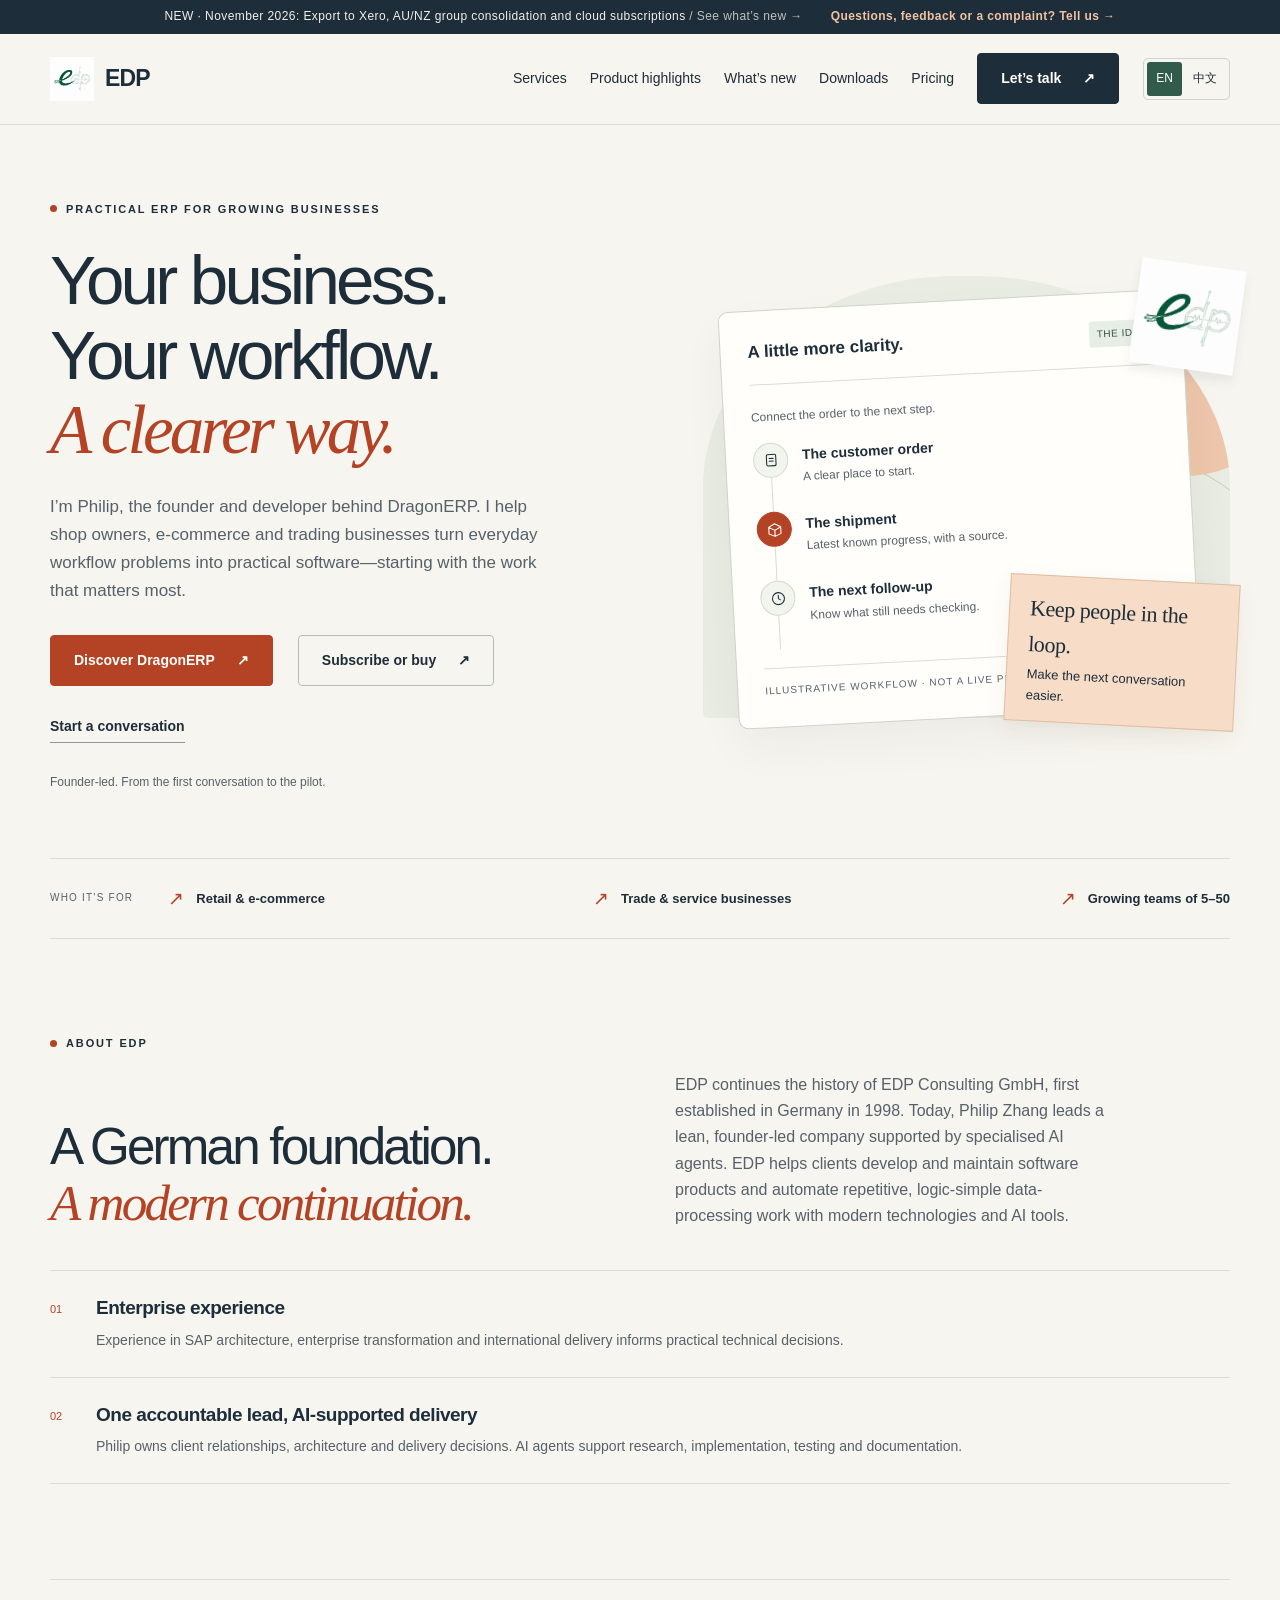
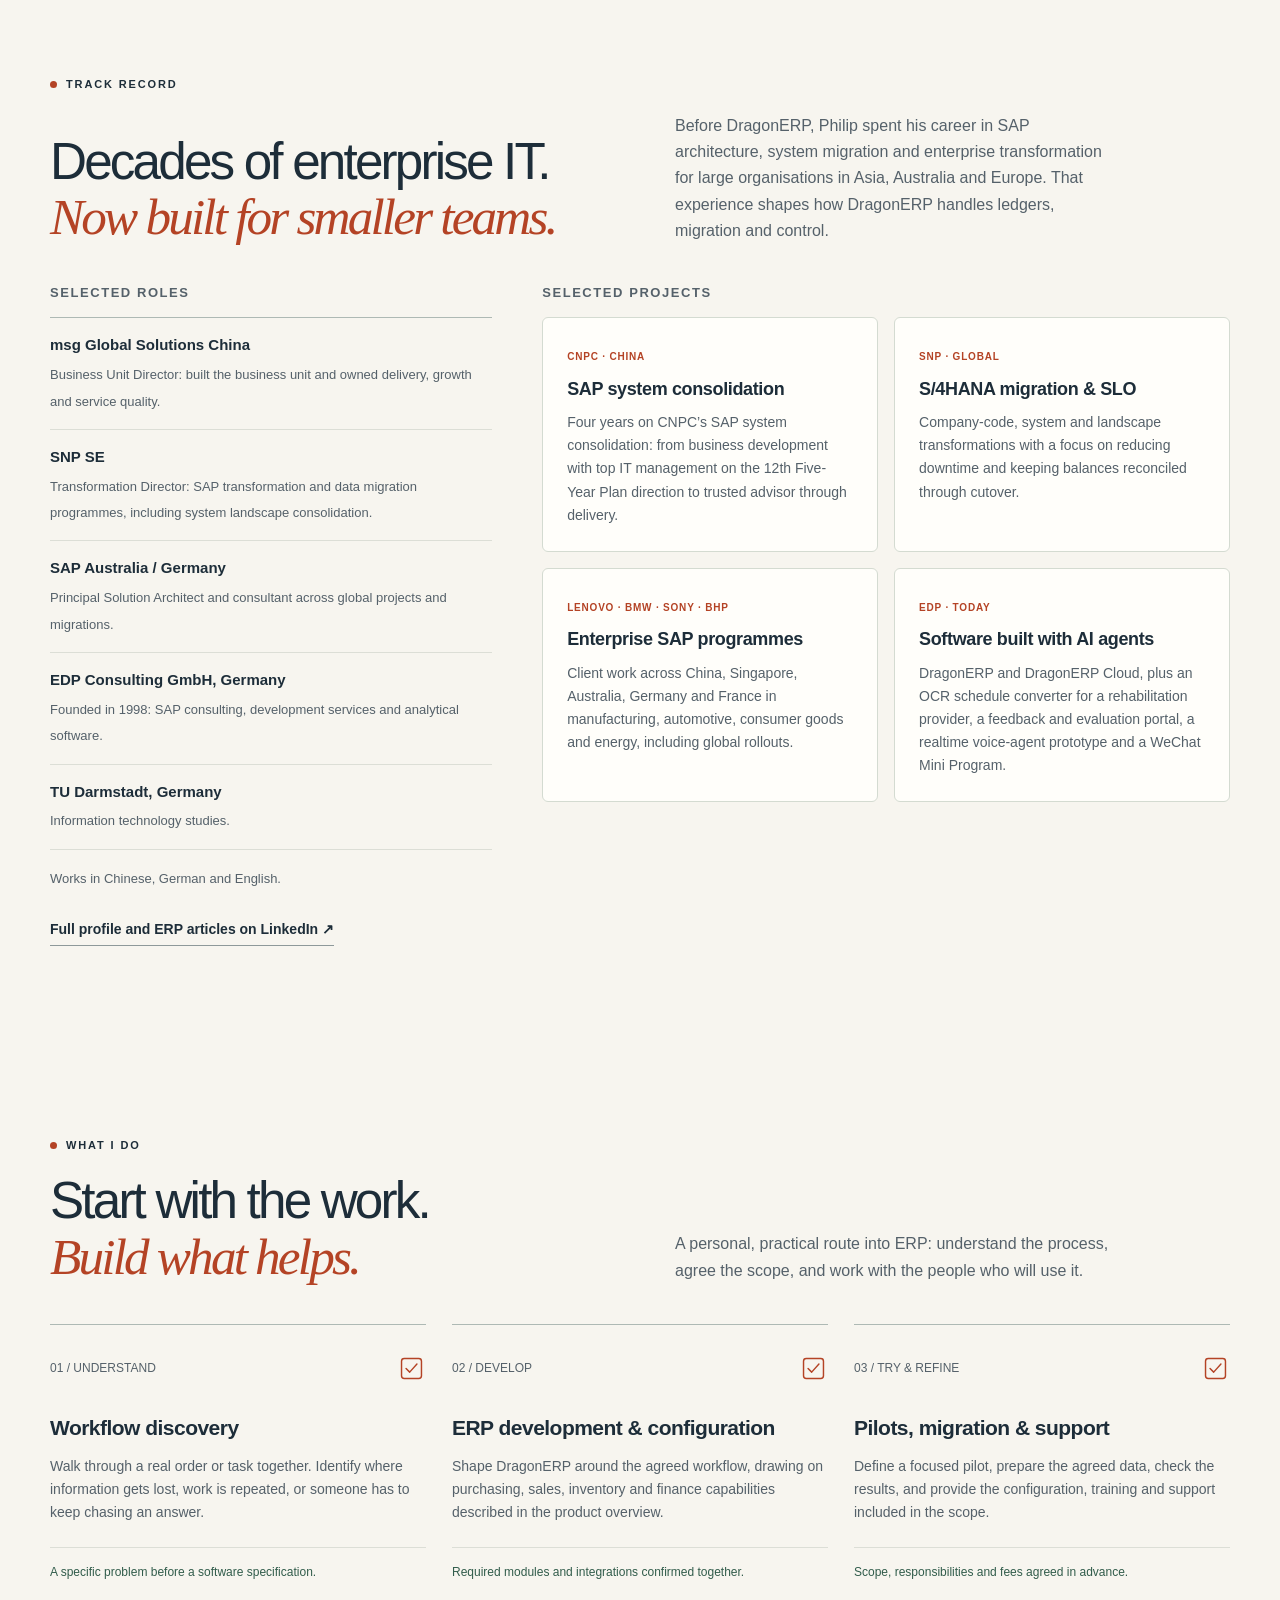
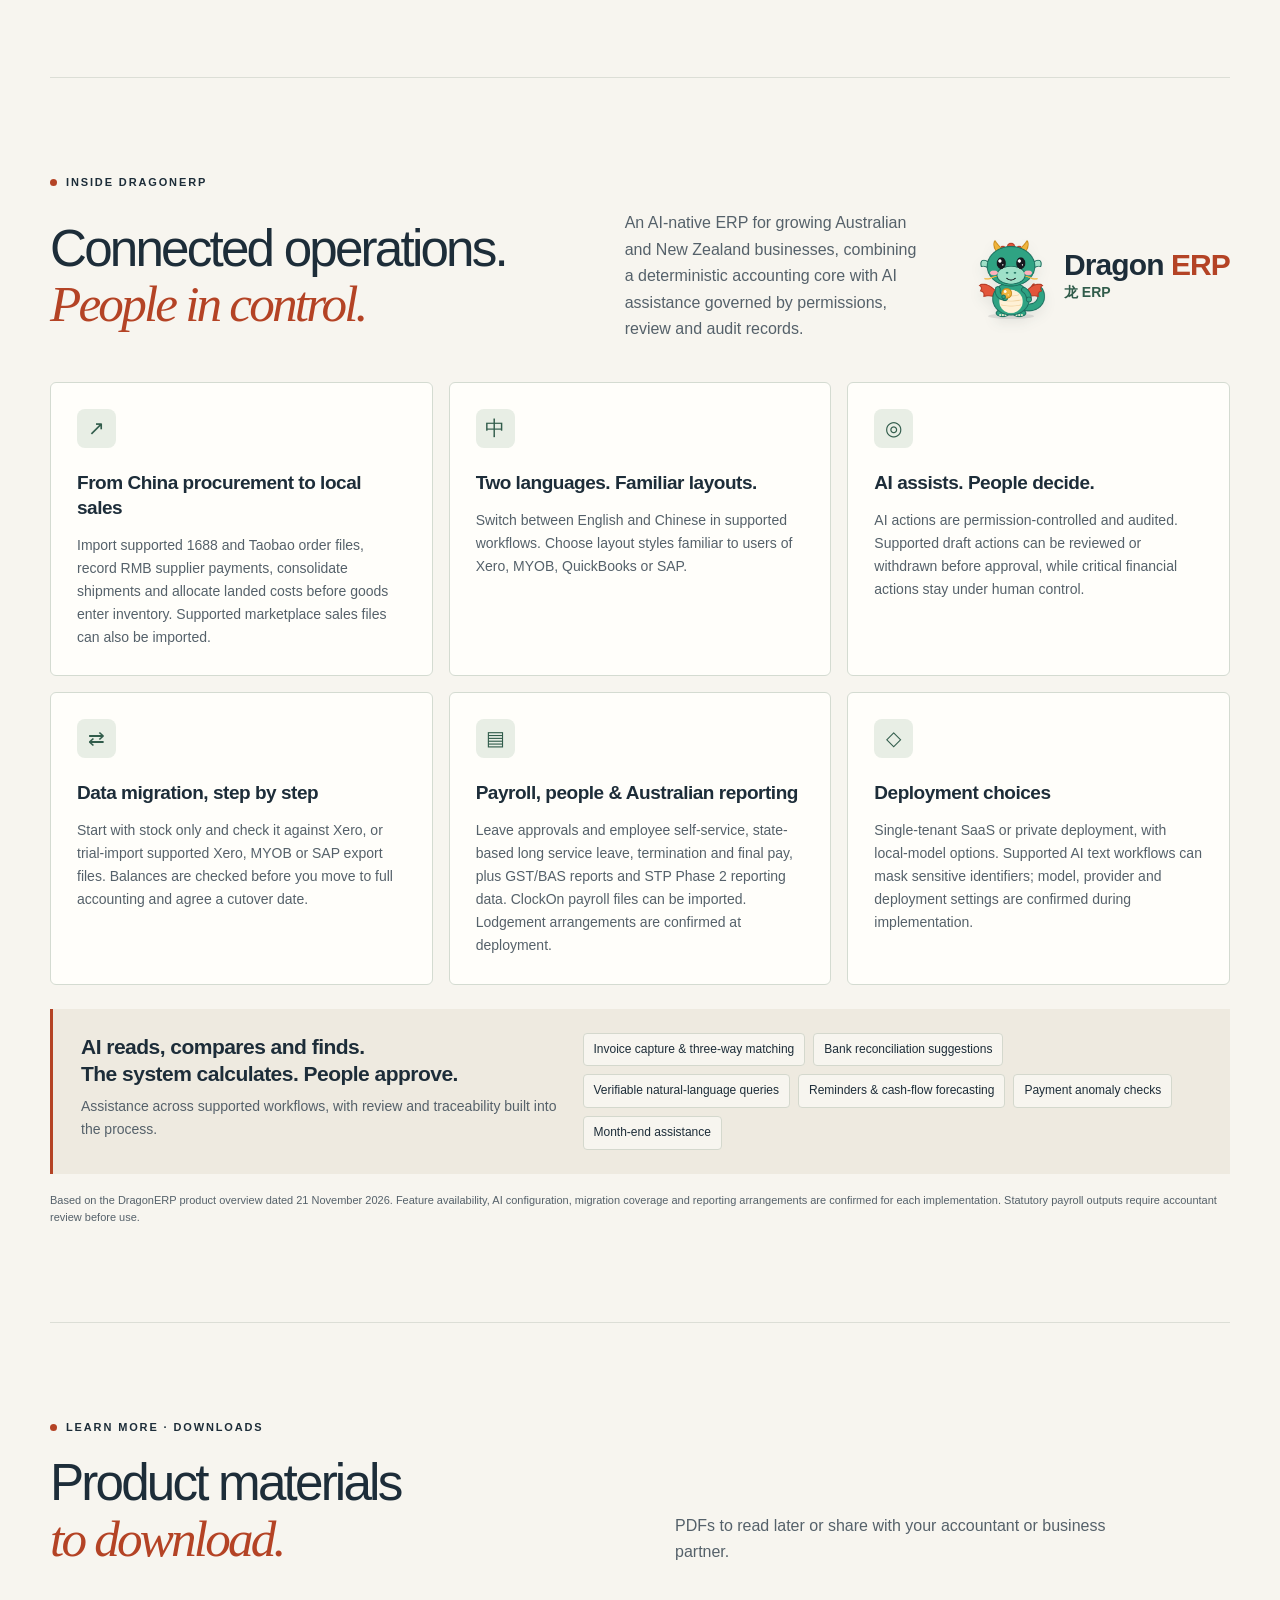
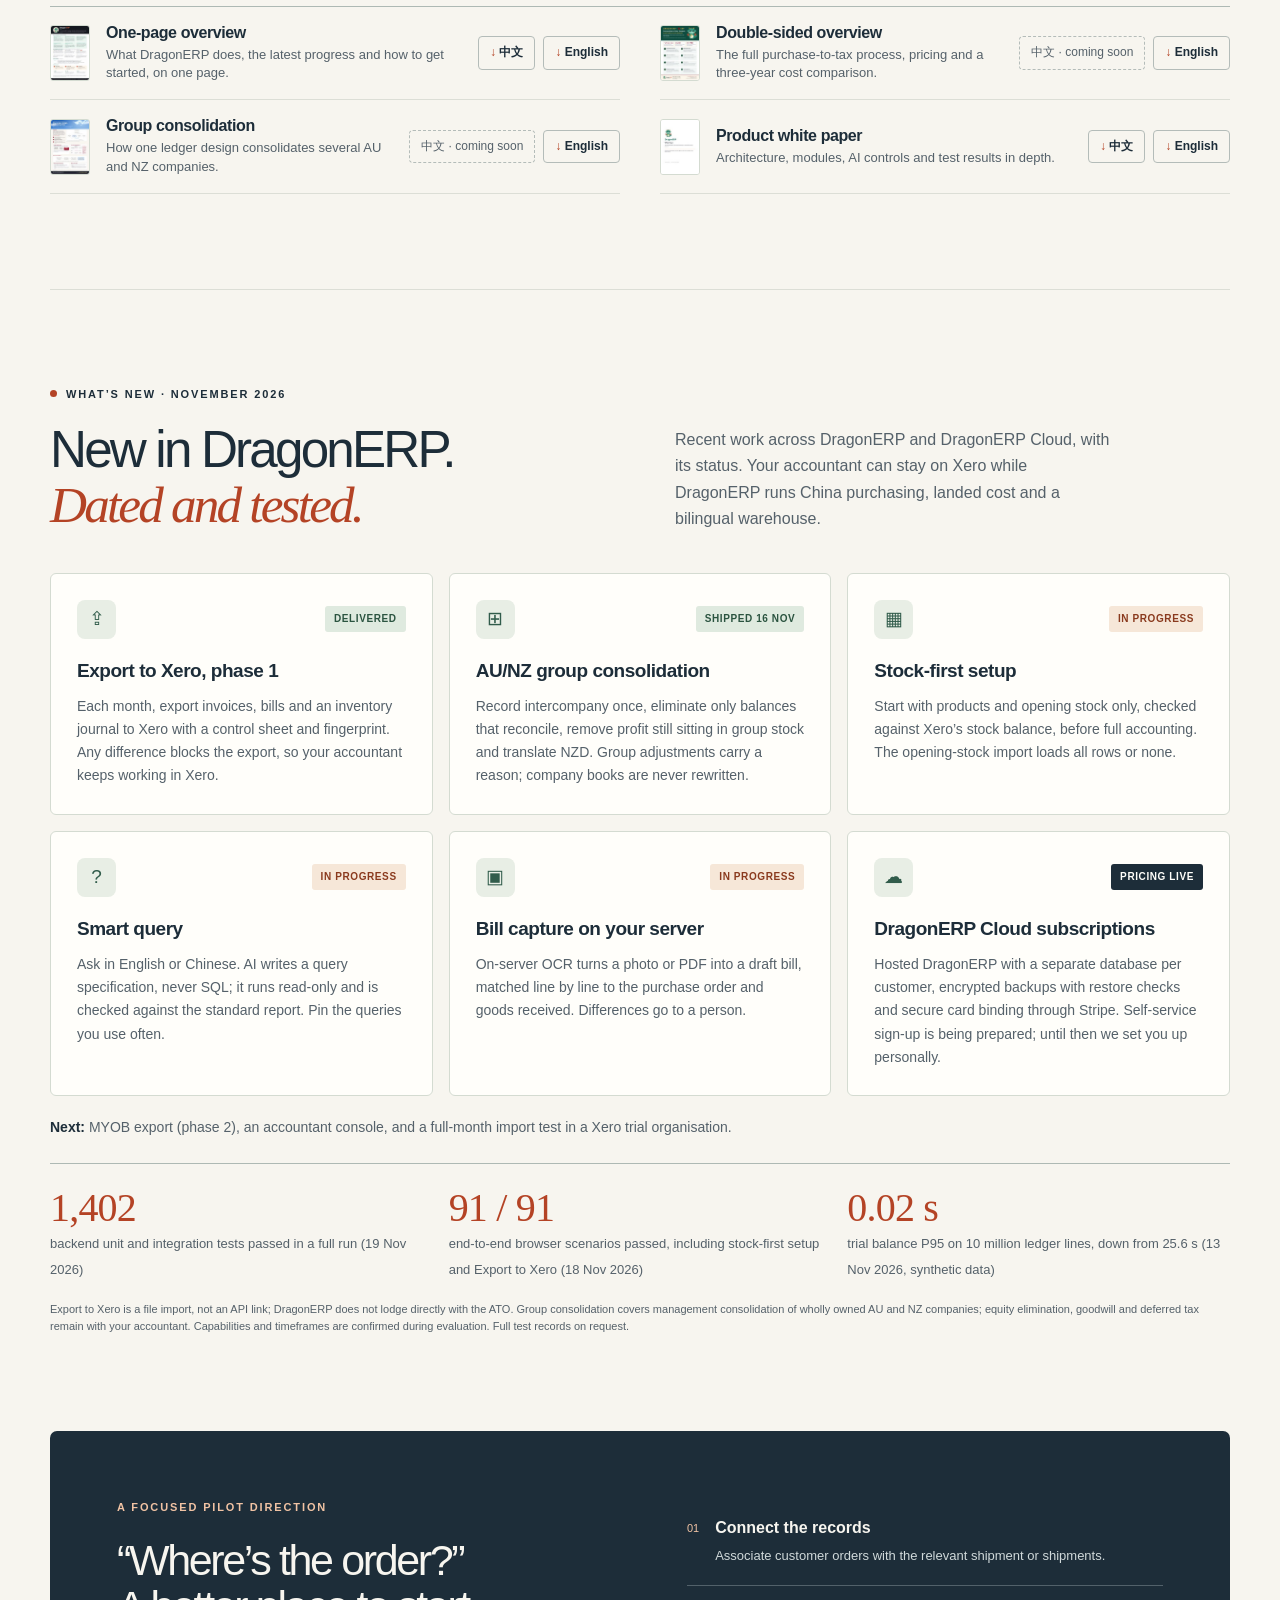
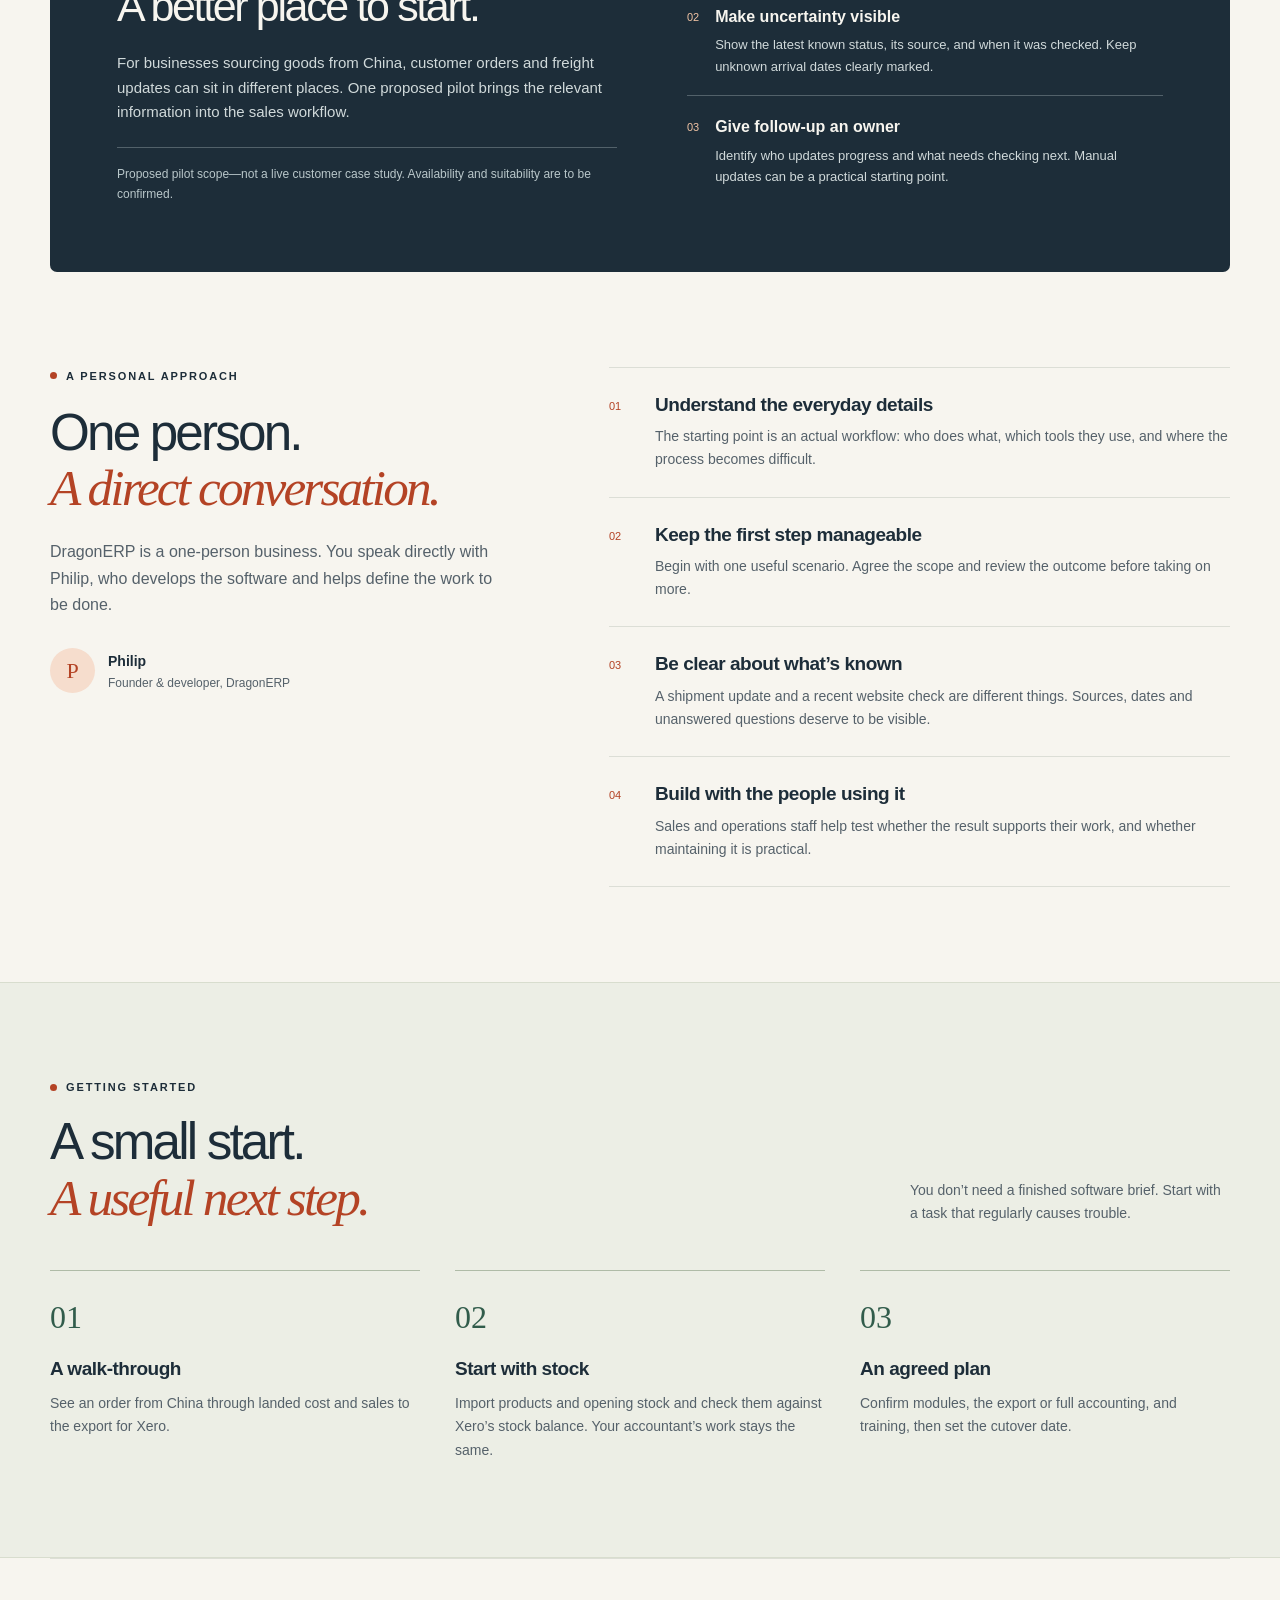
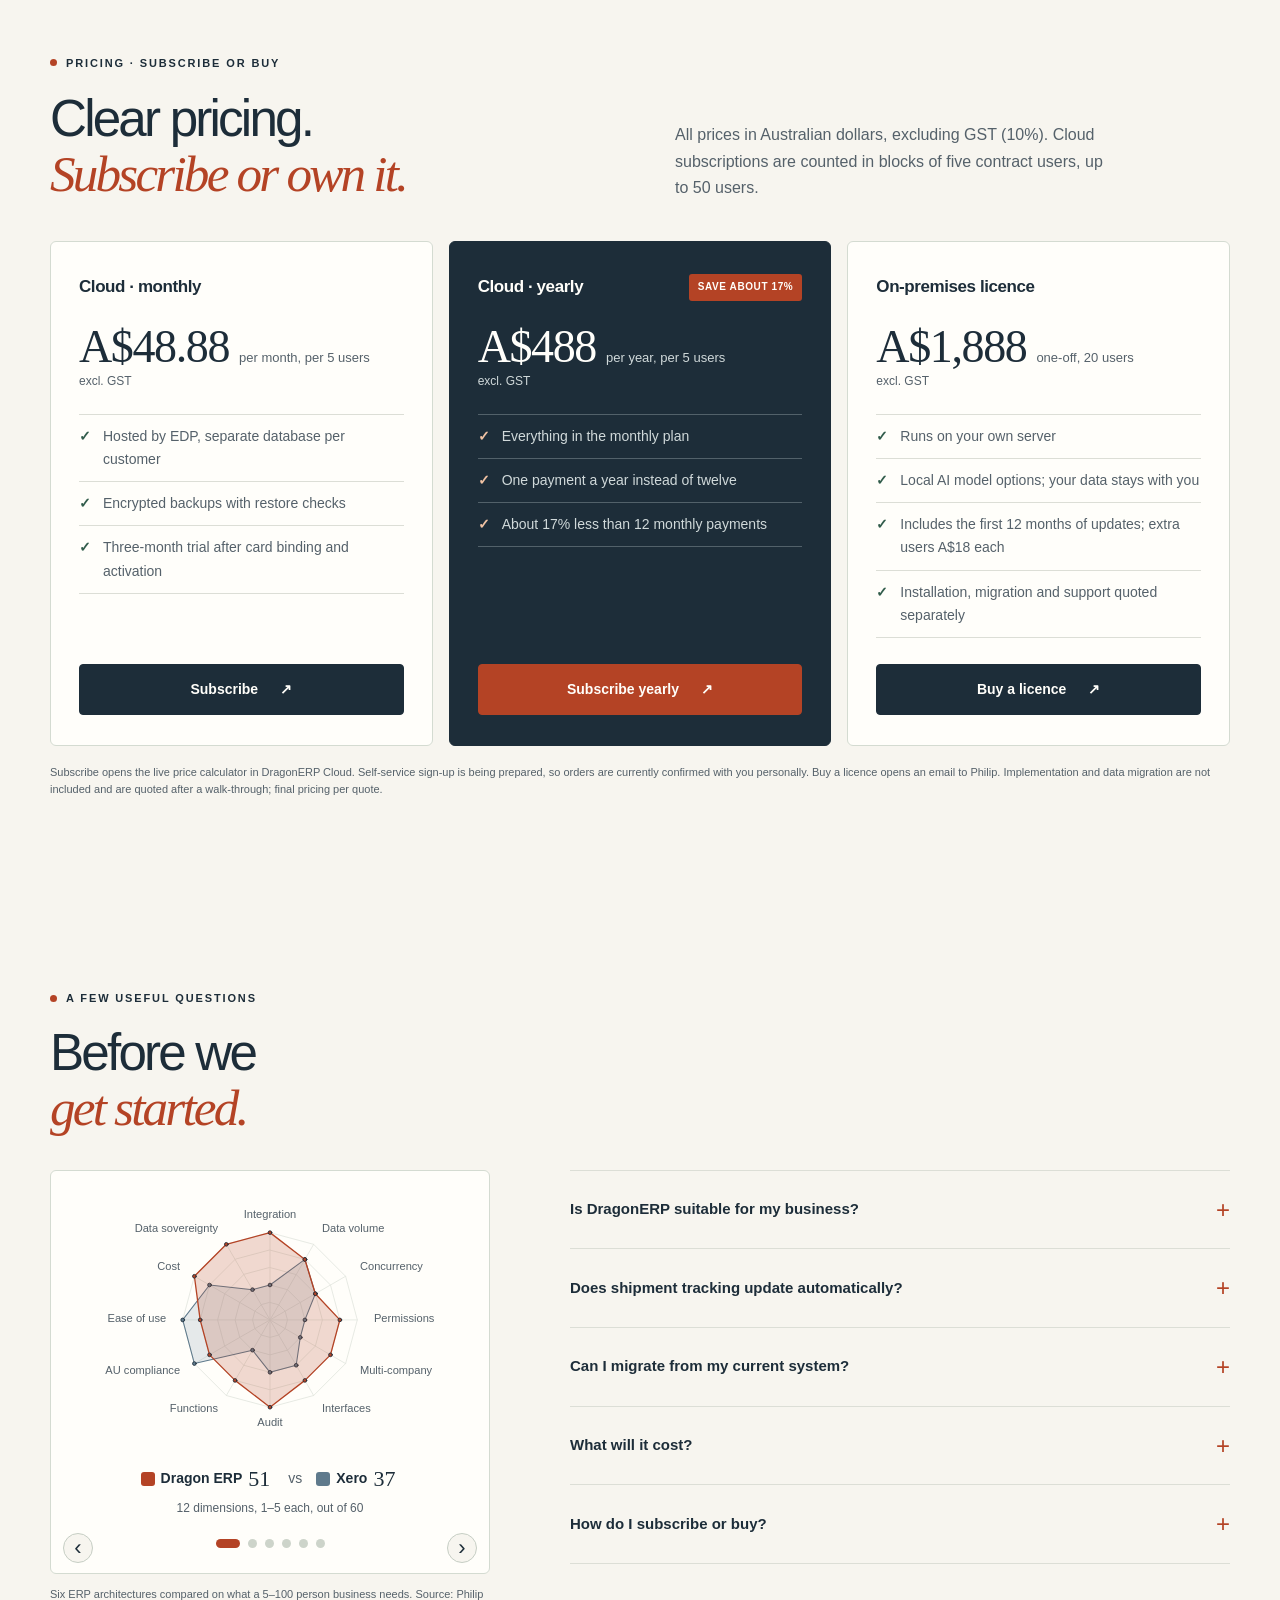
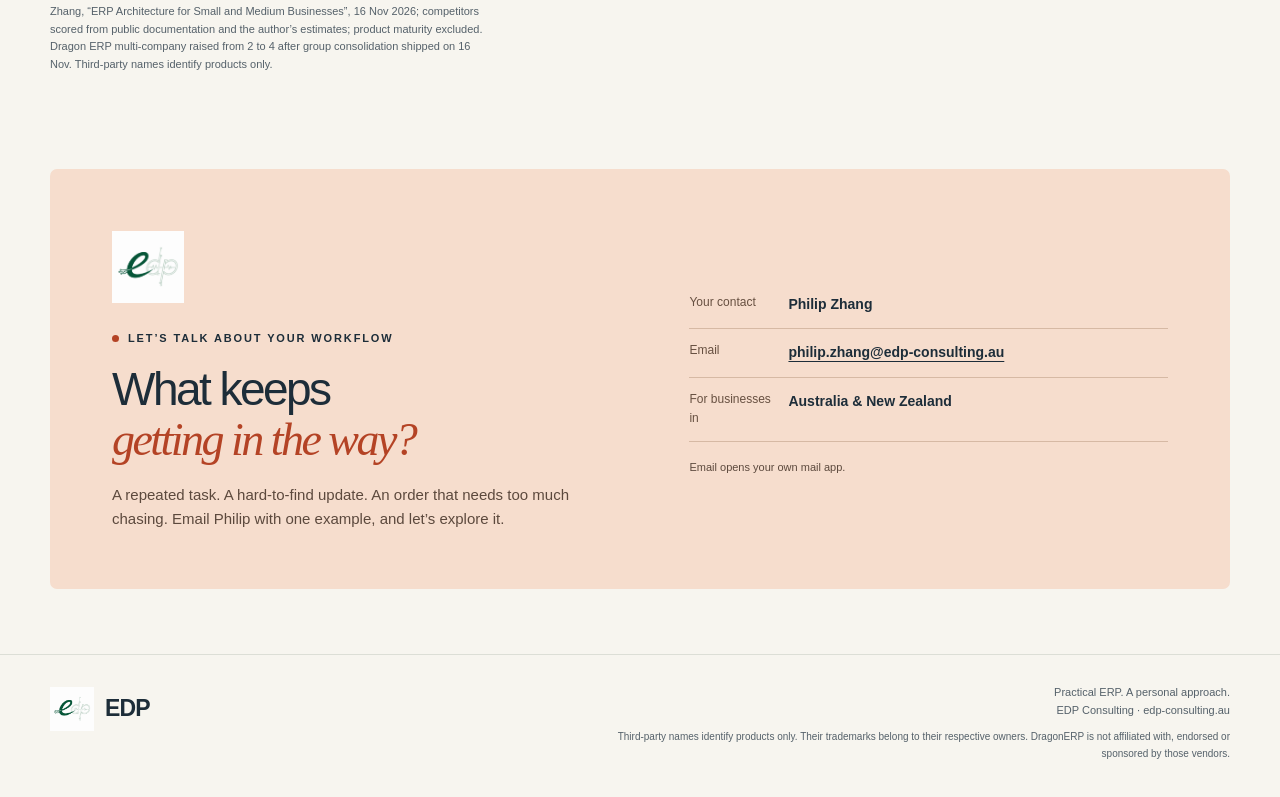
==== commit c88659ab: "Publish November 2026 homepage update What's new, pricing with subscribe/buy entry points, track rec" ====
--- a/index.html
+++ b/index.html
@@ -7,4 +7,4 @@
 
   .brand img{width:44px;height:51px;object-fit:contain;flex-shrink:0}.nav-right{display:flex;align-items:center;gap:24px}.nav-links{gap:23px}.language-switch{display:flex;padding:3px;border:1px solid #ccd4cc;border-radius:5px;gap:2px;flex-shrink:0}.language-switch button{border:0;background:transparent;color:var(--ink);padding:6px 9px;border-radius:3px;cursor:pointer;font-size:12px;min-height:34px}.language-switch button[aria-pressed=true]{background:var(--green);color:white}.card-head .mini-logo{width:37px;height:43px;object-fit:contain}.card-head .card-wordmark{display:flex;gap:9px;align-items:center}.hero-mascot{position:absolute;right:-10px;top:0;width:105px;height:121px;object-fit:contain;transform:rotate(8deg);z-index:2;filter:drop-shadow(0 7px 5px #1d2d3912)}.workflow-card{margin-top:25px}.highlights{border-top:1px solid var(--line)}.product-grid{display:grid;grid-template-columns:repeat(3,1fr);gap:16px}.product-card{border:1px solid #d4dbd1;border-radius:6px;padding:26px;background:#fffefa}.product-card .feature-icon{width:39px;height:39px;display:grid;place-items:center;background:#e8eee5;border-radius:8px;color:var(--green);font-size:20px;margin-bottom:23px}.product-card h3{font-size:19px;margin-bottom:13px}.product-card p{font-size:14px}.ai-band{margin-top:24px;border-left:3px solid var(--orange);padding:24px 28px;background:#eeeae0;display:grid;grid-template-columns:1fr 1.3fr;gap:25px}.ai-band h3{font-size:21px}.ai-band p{font-size:14px;margin-top:8px}.ai-tools{display:flex;gap:8px;flex-wrap:wrap;align-content:center}.ai-tools span{padding:6px 10px;background:var(--paper);border:1px solid #d4d8cd;border-radius:4px;font-size:12px}.source-note{font-size:11px;color:var(--muted);margin-top:18px;line-height:1.6}.contact-logo{width:72px;height:83px;object-fit:contain;margin-bottom:12px}.contact dd a{overflow-wrap:anywhere;text-decoration:underline;text-underline-offset:4px}.footer-brand img{width:32px;height:37px}.footer-row{align-items:start}.footer-note{max-width:650px}.disclaimer{font-size:10px;margin-top:10px;max-width:680px}.focus{scroll-margin-top:25px}html[lang=zh-Hans] body{font-family:'Microsoft YaHei','PingFang SC','Segoe UI',sans-serif}html[lang=zh-Hans] h1{font-size:clamp(43px,4.9vw,65px);letter-spacing:-.025em;line-height:1.25}html[lang=zh-Hans] h2{letter-spacing:-.025em;line-height:1.23}html[lang=zh-Hans] h1 em,html[lang=zh-Hans] h2 em{font-family:inherit;font-style:normal}html[lang=zh-Hans] .eyebrow{letter-spacing:.1em}html[lang=zh-Hans] .hero-copy>p{line-height:1.9}html[lang=zh-Hans] .float-note strong{font-family:inherit;font-size:20px}html[lang=zh-Hans] .hero{gap:50px}
   @media(max-width:1080px){.nav-right{gap:15px}.nav-links{gap:15px}.nav-links .button{padding:11px 15px}.brand{font-size:21px}.product-card{padding:23px}}@media(max-width:900px) and (min-width:761px){.nav-links>a:not(.button){display:none}.hero-mascot{width:85px;right:-5px;top:4px}}@media(max-width:760px){.nav-right{gap:9px}.brand{font-size:20px;gap:7px}.brand img{width:34px;height:40px}.language-switch button{padding:5px 7px}.menu{font-size:12px;padding:6px 9px;min-height:42px}.nav{gap:10px}.nav-links.open{display:flex}.nav-links>a:not(.button){display:block}.hero-mascot{right:0;top:-1px;width:85px;height:98px}.product-grid{grid-template-columns:1fr;gap:14px}.product-card{padding:23px}.product-card .feature-icon{float:left;margin:0 15px 8px 0;width:34px;height:34px}.product-card h3{min-height:34px;display:flex;align-items:center;margin-bottom:12px}.product-card p{clear:both}.ai-band{grid-template-columns:1fr;padding:23px;gap:15px}.section-heading p{max-width:none}.footer-note{max-width:none}.source-note{font-size:11px}html[lang=zh-Hans] h1{font-size:46px}html[lang=zh-Hans] .hero{gap:28px}html[lang=zh-Hans] h2{font-size:35px}}@media(max-width:380px){.brand{font-size:18px;gap:5px}.brand img{width:29px;height:34px}.language-switch button{font-size:11px;padding:5px 6px}.nav-right{gap:6px}.menu{padding:6px}.nav{gap:6px}.hero-mascot{width:75px;height:86px}html[lang=zh-Hans] h1{font-size:40px}}
-</style></head><body><a data-i18n="skip" class="skip" href="#main">Skip to content</a><div data-i18n="draft" class="draft">EDP CONSULTING <span> / Enterprise technology and AI delivery.</span></div><header><div class="wrap nav"><a class="brand" href="#" aria-label="EDP"><img src="assets/edp-logo.png" alt="EDP" width="44" height="51"><span>EDP</span></a><div class="nav-right"><nav class="nav-links" id="navigation" aria-label="Main navigation"><a data-i18n="navServices" href="#services">Services</a><a data-i18n="navHighlights" href="#highlights">Product highlights</a><a data-i18n="navApproach" href="#approach">My approach</a><a data-i18n="navContact" class="button" href="#contact">Let’s talk <span aria-hidden="true">↗</span></a></nav><div class="language-switch" role="group" aria-label="Language / 语言"><button type="button" data-lang="en" lang="en" aria-pressed="true">EN</button><button type="button" data-lang="zh" lang="zh-Hans" aria-pressed="false">中文</button></div><button data-i18n="menu" class="menu" type="button" aria-expanded="false" aria-controls="navigation">Menu</button></div></div></header><main id="main"><section class="wrap hero" aria-labelledby="hero-title"><div class="hero-copy"><div class="eyebrow"><span class="dot"></span><span data-i18n="heroEye" >Practical ERP for growing businesses</span></div><h1 data-i18n="heroTitle" id="hero-title">Your business.<br>Your workflow.<br><em>A clearer way.</em></h1><p data-i18n="heroIntro" >I’m Philip, the founder and developer behind DragonERP. I help shop owners, e-commerce and trading businesses turn everyday workflow problems into practical software—starting with the work that matters most.</p><div class="hero-actions"><a data-i18n="heroCTA" class="button orange" href="#highlights">Discover DragonERP <span aria-hidden="true">↗</span></a><a data-i18n="heroContact" class="text-link" href="#contact">Start a conversation</a></div><div data-i18n="personalNote" class="personal-note">Founder-led. From the first conversation to the pilot.</div></div><div class="hero-art"><div class="art-field"></div><img class="hero-mascot" src="assets/edp-logo.png" alt="DragonERP dragon mascot" width="105" height="121"><div class="workflow-card"><div class="card-head"><div class="card-wordmark"><strong data-i18n="artTitle" >A little more clarity.</strong></div><span data-i18n="artTag" class="tag">The idea</span></div><p data-i18n="artLead" class="flow-title">Connect the order to the next step.</p><div class="flow-row "><div class="flow-icon"><svg viewBox="0 0 24 24" aria-hidden="true"><rect x="5" y="4" width="14" height="17" rx="2"/><path d="M9 10h6M9 14h6"/></svg></div><div><strong data-i18n="orderTitle" >The customer order</strong><small data-i18n="orderSub" >A clear place to start.</small></div></div><div class="flow-row active"><div class="flow-icon"><svg viewBox="0 0 24 24" aria-hidden="true"><path d="m3 8 9-5 9 5v10l-9 4-9-4V8Zm0 0 9 5 9-5M12 13v9"/></svg></div><div><strong data-i18n="shipmentTitle" >The shipment</strong><small data-i18n="shipmentSub" >Latest known progress, with a source.</small></div></div><div class="flow-row "><div class="flow-icon"><svg viewBox="0 0 24 24" aria-hidden="true"><circle cx="12" cy="12" r="9"/><path d="M12 7v5l3 2"/></svg></div><div><strong data-i18n="followupTitle" >The next follow-up</strong><small data-i18n="followupSub" >Know what still needs checking.</small></div></div><div data-i18n="artCaption" class="art-caption">Illustrative workflow · not a live product screen</div></div><div class="float-note"><strong data-i18n="floatTitle" >Keep people in the loop.</strong><span data-i18n="floatSub" >Make the next conversation easier.</span></div></div></section><div class="wrap audience-strip"><div data-i18n="audienceLabel" class="label">Who it’s for</div><div class="audience-items"><span data-i18n="audience1" >Retail & e-commerce</span><span data-i18n="audience2" >Trade & service businesses</span><span data-i18n="audience3" >Growing teams of 5–50</span></div></div><section class="wrap section company-intro" id="company" aria-labelledby="company-title"><div class="eyebrow"><span class="dot"></span><span data-i18n="companyEye">Company</span></div><div class="section-heading"><h2 data-i18n="companyTitle" id="company-title">A German foundation.<br><em>A modern continuation.</em></h2><p data-i18n="companyBody">EDP continues the history of EDP Consulting GmbH, first established in Germany in 1998. Today, Philip Zhang leads a lean, founder-led company supported by specialised AI agents. EDP helps clients develop and maintain software products and automate repetitive, logic-simple data-processing work with modern technologies and AI tools.</p></div><div class="principles"><article class="principle"><span class="index">01</span><div><h3 data-i18n="companyP1Title">Enterprise experience</h3><p data-i18n="companyP1Body">Experience in SAP architecture, enterprise transformation and international delivery informs practical technical decisions.</p></div></article><article class="principle"><span class="index">02</span><div><h3 data-i18n="companyP2Title">One accountable lead, AI-supported delivery</h3><p data-i18n="companyP2Body">Philip owns client relationships, architecture and delivery decisions. AI agents support research, implementation, testing and documentation.</p></div></article></div></section><section class="wrap section" id="services" aria-labelledby="services-title"><div class="eyebrow"><span class="dot"></span><span data-i18n="servicesEye" >What I do</span></div><div class="section-heading"><h2 data-i18n="servicesTitle" id="services-title">Start with the work.<br><em>Build what helps.</em></h2><p data-i18n="servicesIntro" >A personal, practical route into ERP: understand the process, agree the scope, and work with the people who will use it.</p></div><div class="services"><article class="service"><div class="service-top"><span data-i18n="s0Num" class="service-number">01 / UNDERSTAND</span><svg viewBox="0 0 32 32" aria-hidden="true"><rect x="5" y="5" width="22" height="22" rx="3"/><path d="m10 16 4 4 8-9"/></svg></div><h3 data-i18n="s0Title" >Workflow discovery</h3><p data-i18n="s0Body" >Walk through a real order or task together. Identify where information gets lost, work is repeated, or someone has to keep chasing an answer.</p><div data-i18n="s0Detail" class="detail">A specific problem before a software specification.</div></article><article class="service"><div class="service-top"><span data-i18n="s1Num" class="service-number">02 / DEVELOP</span><svg viewBox="0 0 32 32" aria-hidden="true"><rect x="5" y="5" width="22" height="22" rx="3"/><path d="m10 16 4 4 8-9"/></svg></div><h3 data-i18n="s1Title" >ERP development & configuration</h3><p data-i18n="s1Body" >Shape DragonERP around the agreed workflow, drawing on purchasing, sales, inventory and finance capabilities described in the product overview.</p><div data-i18n="s1Detail" class="detail">Required modules and integrations confirmed together.</div></article><article class="service"><div class="service-top"><span data-i18n="s2Num" class="service-number">03 / TRY & REFINE</span><svg viewBox="0 0 32 32" aria-hidden="true"><rect x="5" y="5" width="22" height="22" rx="3"/><path d="m10 16 4 4 8-9"/></svg></div><h3 data-i18n="s2Title" >Pilots, migration & support</h3><p data-i18n="s2Body" >Define a focused pilot, prepare the agreed data, check the results, and provide the configuration, training and support included in the scope.</p><div data-i18n="s2Detail" class="detail">Scope, responsibilities and fees agreed in advance.</div></article></div></section><section class="wrap section highlights" id="highlights" aria-labelledby="highlights-title"><div class="eyebrow"><span class="dot"></span><span data-i18n="highlightsEye" >Inside DragonERP</span></div><div class="section-heading"><h2 data-i18n="highlightsTitle" id="highlights-title">Connected operations.<br><em>People in control.</em></h2><p data-i18n="highlightsIntro" >An AI-native ERP for growing Australian and New Zealand businesses, combining a deterministic accounting core with AI assistance governed by permissions, review and audit records.</p></div><div class="product-grid"><article class="product-card"><div class="feature-icon" aria-hidden="true">↗</div><h3 data-i18n="f0Title" >From China procurement to local sales</h3><p data-i18n="f0Body" >Import supported 1688 and Taobao order files, record RMB supplier payments, consolidate shipments and allocate landed costs before goods enter inventory. Supported marketplace sales files can also be imported.</p></article><article class="product-card"><div class="feature-icon" aria-hidden="true">中</div><h3 data-i18n="f1Title" >Two languages. Familiar layouts.</h3><p data-i18n="f1Body" >Switch between English and Chinese in supported workflows. Choose layout styles familiar to users of Xero, MYOB, QuickBooks or SAP.</p></article><article class="product-card"><div class="feature-icon" aria-hidden="true">◎</div><h3 data-i18n="f2Title" >AI assists. People decide.</h3><p data-i18n="f2Body" >AI actions are permission-controlled and audited. Supported draft actions can be reviewed or withdrawn before approval, while critical financial actions stay under human control.</p></article><article class="product-card"><div class="feature-icon" aria-hidden="true">⇄</div><h3 data-i18n="f3Title" >Migration with checks</h3><p data-i18n="f3Body" >Use supported Xero, MYOB or SAP export files for a trial import. Reconcile account and customer/supplier balances before agreeing a cutover date.</p></article><article class="product-card"><div class="feature-icon" aria-hidden="true">▤</div><h3 data-i18n="f4Title" >Payroll, people & Australian reporting</h3><p data-i18n="f4Body" >Leave approvals and employee self-service, state-based long service leave, termination and final pay, plus GST/BAS reports and STP Phase 2 reporting data. ClockOn payroll files can be imported. Lodgement arrangements are confirmed at deployment.</p></article><article class="product-card"><div class="feature-icon" aria-hidden="true">◇</div><h3 data-i18n="f5Title" >Deployment choices</h3><p data-i18n="f5Body" >Single-tenant SaaS or private deployment, with local-model options. Supported AI text workflows can mask sensitive identifiers; model, provider and deployment settings are confirmed during implementation.</p></article></div><div class="ai-band"><div><h3 data-i18n="aiTitle" >AI reads, compares and finds.<br>The system calculates. People approve.</h3><p data-i18n="aiBody" >Assistance across supported workflows, with review and traceability built into the process.</p></div><div class="ai-tools"><span data-i18n="ai0" >Invoice capture & three-way matching</span><span data-i18n="ai1" >Bank reconciliation suggestions</span><span data-i18n="ai2" >Verifiable natural-language queries</span><span data-i18n="ai3" >Reminders & cash-flow forecasting</span><span data-i18n="ai4" >Payment anomaly checks</span><span data-i18n="ai5" >Month-end assistance</span></div></div><p data-i18n="sourceNote" class="source-note">Based on the supplied product overview dated 6 November 2026. Feature availability, AI configuration, migration coverage and reporting arrangements are confirmed for each implementation. Statutory payroll outputs require accountant review before use.</p></section><section class="wrap" aria-labelledby="focus-title"><div class="focus"><div><div data-i18n="focusEye" class="eyebrow">A focused pilot direction</div><h2 data-i18n="focusTitle" id="focus-title">“Where’s the order?”<br>A better place to start.</h2><p data-i18n="focusIntro" >For businesses sourcing goods from China, customer orders and freight updates can sit in different places. One proposed pilot brings the relevant information into the sales workflow.</p><p data-i18n="focusNote" class="footnote">Proposed pilot scope—not a live customer case study. Availability and suitability are to be confirmed.</p></div><ol class="focus-list"><li><span class="num">01</span><div><strong data-i18n="focus0Title" >Connect the records</strong><p data-i18n="focus0Body" >Associate customer orders with the relevant shipment or shipments.</p></div></li><li><span class="num">02</span><div><strong data-i18n="focus1Title" >Make uncertainty visible</strong><p data-i18n="focus1Body" >Show the latest known status, its source, and when it was checked. Keep unknown arrival dates clearly marked.</p></div></li><li><span class="num">03</span><div><strong data-i18n="focus2Title" >Give follow-up an owner</strong><p data-i18n="focus2Body" >Identify who updates progress and what needs checking next. Manual updates can be a practical starting point.</p></div></li></ol></div></section><section class="wrap section approach" id="approach" aria-labelledby="approach-title"><div class="approach-intro"><div class="eyebrow"><span class="dot"></span><span data-i18n="approachEye" >A personal approach</span></div><h2 data-i18n="approachTitle" id="approach-title">One person.<br><em>A direct conversation.</em></h2><p data-i18n="approachIntro" >DragonERP is a one-person business. You speak directly with Philip, who develops the software and helps define the work to be done.</p><div class="founder"><span class="avatar" aria-hidden="true">P</span><div><strong>Philip</strong><small data-i18n="founderRole" >Founder & developer, DragonERP</small></div></div></div><div class="principles"><article class="principle"><span class="index">01</span><div><h3 data-i18n="p0Title" >Understand the everyday details</h3><p data-i18n="p0Body" >The starting point is an actual workflow: who does what, which tools they use, and where the process becomes difficult.</p></div></article><article class="principle"><span class="index">02</span><div><h3 data-i18n="p1Title" >Keep the first step manageable</h3><p data-i18n="p1Body" >Begin with one useful scenario. Agree the scope and review the outcome before taking on more.</p></div></article><article class="principle"><span class="index">03</span><div><h3 data-i18n="p2Title" >Be clear about what’s known</h3><p data-i18n="p2Body" >A shipment update and a recent website check are different things. Sources, dates and unanswered questions deserve to be visible.</p></div></article><article class="principle"><span class="index">04</span><div><h3 data-i18n="p3Title" >Build with the people using it</h3><p data-i18n="p3Body" >Sales and operations staff help test whether the result supports their work, and whether maintaining it is practical.</p></div></article></div></section><section class="process-section"><div class="wrap section"><div class="process-heading"><div><div class="eyebrow"><span class="dot"></span><span data-i18n="processEye" >How we could work together</span></div><h2 data-i18n="processTitle" >A small start.<br><em>A useful next step.</em></h2></div><p data-i18n="processIntro" >You don’t need a finished software brief. Start with a task that regularly causes trouble.</p></div><div class="steps"><article class="step"><span>01</span><div><h3 data-i18n="step0Title" >Talk through the problem</h3><p data-i18n="step0Body" >Bring a recent example. Review the relevant purchasing, sales, reconciliation or month-end workflow together.</p></div></article><article class="step"><span>02</span><div><h3 data-i18n="step1Title" >Agree a focused pilot</h3><p data-i18n="step1Body" >Define the users, required data, responsibilities, fees and acceptance criteria. Where migration is needed, trial the supported exports and check balances.</p></div></article><article class="step"><span>03</span><div><h3 data-i18n="step2Title" >Plan the next step</h3><p data-i18n="step2Body" >Review practical results, then confirm modules, integrations, reporting arrangements, training and any agreed cutover date.</p></div></article></div></div></section><section class="wrap section faq-layout" id="questions" aria-labelledby="faq-title"><div><div class="eyebrow"><span class="dot"></span><span data-i18n="faqEye" >A few useful questions</span></div><h2 data-i18n="faqTitle" id="faq-title">Before we<br><em>get started.</em></h2></div><div class="faq"><details><summary data-i18n="q0" >Is DragonERP suitable for my business?</summary><p data-i18n="a0" >The product overview is aimed at growing trade, e-commerce and service businesses with teams of 5–50 in Australia and New Zealand. Your required modules, data and integrations still need an individual assessment.</p></details><details><summary data-i18n="q1" >Does shipment tracking update automatically?</summary><p data-i18n="a1" >Automatic freight connections have not been confirmed for the proposed visibility pilot. It can begin with an assigned person checking the source and recording progress. Any integration needs its own assessment.</p></details><details><summary data-i18n="q2" >Can I migrate from my current system?</summary><p data-i18n="a2" >The supplied overview describes imports of supported Xero, MYOB and SAP export files. Start with a trial import and balance reconciliation; coverage and the cutover plan are agreed after checking the data.</p></details><details><summary data-i18n="q3" >What will it cost?</summary><p data-i18n="a3" >Pricing is to be confirmed for your agreed scope. Setup, pilot support, hosting and any ongoing services are clarified before work begins.</p></details></div></section><section class="wrap contact" id="contact" aria-labelledby="contact-title"><div><img class="contact-logo" src="assets/edp-logo.png" alt="" width="72" height="83"><div class="eyebrow"><span class="dot"></span><span data-i18n="contactEye" >Let’s talk about your workflow</span></div><h2 data-i18n="contactTitle" id="contact-title">What keeps<br><em>getting in the way?</em></h2><p data-i18n="contactIntro" >A repeated task. A hard-to-find update. An order that needs too much chasing. Email Philip with one example, and let’s explore it.</p></div><div><dl class="contact-details"><div><dt data-i18n="contactPerson" >Your contact</dt><dd data-i18n="contactName" >Philip Zhang</dd></div><div><dt data-i18n="emailLabel" >Email</dt><dd><a href="mailto:philip.zhang@edp-consulting.au">philip.zhang@edp-consulting.au</a></dd></div><div><dt data-i18n="areaLabel" >For businesses in</dt><dd data-i18n="area" >Australia & New Zealand</dd></div></dl><p data-i18n="contactNotice" class="contact-notice">Email opens your own mail app.</p></div></section></main><footer><div class="wrap footer-row"><div><a class="brand" href="#" aria-label="EDP"><img src="assets/edp-logo.png" alt="EDP" width="44" height="51"><span>EDP</span></a></div><div class="footer-note"><div data-i18n="footerLine" >Practical ERP. A personal approach.</div><div data-i18n="footerDraft" >EDP Consulting · edp-consulting.au</div><p data-i18n="trademarks" class="disclaimer">Third-party names identify products only. Their trademarks belong to their respective owners. DragonERP is not affiliated with, endorsed or sponsored by those vendors.</p></div></div></footer><script src="bilingual.js"></script></body></html>
+a.draft{display:block}a.draft:hover{text-decoration:underline;text-underline-offset:3px}.whats-new{border-top:1px solid var(--line)}.news-grid{display:grid;grid-template-columns:repeat(3,1fr);gap:16px}.news-card{border:1px solid #d4dbd1;border-radius:6px;padding:26px;background:#fffefa}.news-top{display:flex;align-items:center;justify-content:space-between;gap:10px;margin-bottom:20px}.news-card .feature-icon{width:39px;height:39px;display:grid;place-items:center;background:#e8eee5;border-radius:8px;color:var(--green);font-size:19px}.news-card h3{font-size:19px;margin-bottom:12px}.news-card p{font-size:14px}.status{font-size:10px;letter-spacing:.06em;text-transform:uppercase;font-weight:700;padding:5px 9px;border-radius:3px;white-space:nowrap}.status.done{background:#dfeadf;color:#2b5440}.status.progress{background:#f6e7d8;color:#8a3a1e}.status.cloud{background:#1d2d39;color:#fffefa}.news-next{font-size:14px;margin-top:20px}.news-next strong{color:var(--ink)}.proof-strip{display:grid;grid-template-columns:repeat(3,1fr);gap:16px;margin-top:24px;border-top:1px solid #aeb9b4;padding-top:22px}.proof-strip strong{display:block;font-family:var(--serif);font-weight:400;font-size:40px;color:var(--orange);letter-spacing:-.02em;line-height:1.1}.proof-strip span{font-size:13px;color:var(--muted)}.pricing{border-top:1px solid var(--line)}.plan-grid{display:grid;grid-template-columns:repeat(3,1fr);gap:16px;align-items:stretch}.plan-card{border:1px solid #d4dbd1;border-radius:6px;padding:30px 28px;background:#fffefa;display:flex;flex-direction:column}.plan-head{display:flex;justify-content:space-between;align-items:center;gap:10px;min-height:30px}.plan-head h3{font-size:17px}.plan-badge{font-size:10px;letter-spacing:.06em;text-transform:uppercase;font-weight:700;padding:5px 9px;border-radius:3px;background:var(--orange);color:#fffefa;white-space:nowrap}.plan-price{margin:22px 0 2px;display:flex;align-items:baseline;gap:10px;flex-wrap:wrap}.plan-price strong{font-family:var(--serif);font-weight:400;font-size:46px;letter-spacing:-.03em;color:var(--ink);line-height:1}.plan-price span{font-size:13px}.plan-tax{font-size:12px}.plan-card ul{list-style:none;padding:0;margin:22px 0 26px;border-top:1px solid var(--line);flex:1}.plan-card li{font-size:14px;color:var(--muted);padding:10px 0 10px 24px;border-bottom:1px solid var(--line);position:relative}.plan-card li:before{content:"✓";position:absolute;left:0;color:var(--green);font-weight:700}.plan-card .button{width:100%}.plan-card.featured{background:var(--ink);border-color:var(--ink)}.plan-card.featured h3,.plan-card.featured .plan-price strong{color:#fffefa}.plan-card.featured p,.plan-card.featured .plan-price span,.plan-card.featured li{color:#d0d9da}.plan-card.featured ul,.plan-card.featured li{border-color:#52616a}.plan-card.featured li:before{color:#f1c3a4}.dragon-lockup{display:flex;align-items:center;gap:14px}.hl-head{align-items:center}.hl-head{gap:44px}.hl-a{grid-template-columns:1.4fr auto 1fr}.hl-a .dragon-lockup{justify-self:center}.hl-a>p{justify-self:end;text-align:right}.hl-b{grid-template-columns:1.75fr 1fr auto}.hl-b .dragon-lockup{justify-self:end}@media(max-width:1000px){.hl-a,.hl-b{grid-template-columns:1fr auto}.hl-a>p,.hl-b>p{grid-column:1/-1;justify-self:start;text-align:left}.hl-b .dragon-lockup{grid-row:1;grid-column:2}}@media(max-width:760px){.hl-a,.hl-b{grid-template-columns:1fr}.hl-a .dragon-lockup,.hl-b .dragon-lockup{justify-self:start;grid-column:1;grid-row:auto}}.dragon-lockup img{width:78px;height:90px;object-fit:contain;filter:drop-shadow(0 6px 6px #1d2d3914)}.dragon-lockup strong{display:block;font-size:30px;letter-spacing:-.03em;line-height:1.1}.dragon-lockup strong em{font-style:normal;color:var(--orange)}.dragon-cn{display:block;font-size:14px;color:var(--green);font-weight:600}.downloads{border-top:1px solid var(--line)}.dl-list{display:grid;grid-template-columns:1fr 1fr;gap:0 40px;border-top:1px solid #aeb9b4}.dl-item{display:grid;grid-template-columns:40px 1fr auto;gap:16px;align-items:center;padding:16px 0;border-bottom:1px solid var(--line)}.dl-thumb{width:40px;height:56px;object-fit:cover;object-position:top;border:1px solid #d4dbd1;border-radius:3px;background:#fffefa}.dl-item h3{font-size:16px;margin-bottom:2px}.dl-meta{font-size:13px;line-height:1.45}.dl-links{display:flex;gap:8px}.dl-link{font-size:12px;font-weight:600;padding:6px 11px;border:1px solid #b4bcb9;border-radius:4px;white-space:nowrap}.dl-link:before{content:"↓ ";color:var(--orange)}a.dl-link:hover{border-color:var(--ink);background:#fffefa}.dl-link.soon{color:var(--muted);border-style:dashed;font-weight:400}.dl-link.soon:before{content:""}@media(max-width:1000px){.dl-list{grid-template-columns:1fr}}@media(max-width:760px){.dl-item{grid-template-columns:40px 1fr}.dl-links{grid-column:2}.dragon-lockup strong{font-size:26px}.dragon-lockup img{width:62px;height:72px}}.topbar{display:flex;justify-content:center;align-items:center;gap:28px;flex-wrap:wrap}.topbar a:hover{text-decoration:underline;text-underline-offset:3px}.topbar-feedback{color:#f1c3a4;font-weight:600;white-space:nowrap}.fb-dialog{width:min(620px,calc(100% - 32px));max-height:calc(100dvh - 40px);overflow:auto;border:0;border-radius:8px;padding:32px;background:var(--paper);color:var(--ink);box-shadow:0 30px 80px #1d2d3940}.fb-dialog::backdrop{background:#1d2d3999}.fb-close{position:absolute;top:12px;right:14px;border:0;background:none;font-size:28px;line-height:1;cursor:pointer;color:var(--muted)}.fb-close:hover{color:var(--ink)}.fb-head h2{font-size:32px;margin:12px 0 10px}.fb-head p{font-size:14px;margin-bottom:20px}.fb-form{display:grid;gap:16px}.fb-row{display:grid;grid-template-columns:1fr 1fr;gap:16px}.fb-form label{display:grid;gap:6px;font-size:13px;font-weight:600}.fb-form select,.fb-form textarea,.fb-form input{font:inherit;font-size:14px;font-weight:400;color:var(--ink);background:var(--paper);border:1px solid #c6cec4;border-radius:4px;padding:10px 12px;width:100%}.fb-form textarea{resize:vertical;min-height:120px}.fb-form select:focus,.fb-form textarea:focus,.fb-form input:focus{outline:3px solid var(--peach);border-color:var(--orange)}.fb-form small{font-weight:400;font-size:12px;color:var(--muted)}.fb-form .button{justify-self:start;cursor:pointer}.fb-error{color:var(--orange)!important;font-size:13px}.fb-note{font-size:12px}.fb-note a{text-decoration:underline;text-underline-offset:3px}@media(max-width:760px){.fb-dialog{padding:24px 18px}.fb-head h2{font-size:27px}}@media(max-width:760px){.fb-row{grid-template-columns:1fr}.topbar{gap:4px 16px}.topbar-feedback{font-size:11px}}.compare{border-top:1px solid var(--line)}.cmp-carousel{position:relative;background:#fffefa;border:1px solid #d4dbd1;border-radius:6px;padding:14px 10px 14px;margin-top:30px}.cmp-stage{display:grid;cursor:pointer}.cmp-slide{grid-area:1/1;margin:0;opacity:0;visibility:hidden;transition:opacity .6s,visibility .6s}.cmp-slide.active{opacity:1;visibility:visible}.cmp-slide svg{display:block;width:100%;max-width:760px;height:auto;margin:auto}.cmp-slide svg text{font-size:21px;fill:#55616a;stroke:none;font-family:inherit}.cmp-slide .ring{fill:none;stroke:#e3e6df}.cmp-slide .axis{stroke:#e3e6df}.cmp-slide .other{fill:#7f97a833;stroke:#5f7a8c;stroke-width:2}.cmp-slide .other-dot{fill:#5f7a8c}.cmp-slide .dragon{fill:#b4432533;stroke:var(--orange);stroke-width:2.5}.cmp-slide .dragon-dot{fill:var(--orange)}.cmp-slide figcaption{text-align:center;margin-top:6px}.cmp-vs{display:inline-flex;align-items:center;gap:6px;flex-wrap:wrap;justify-content:center;font-size:14px;font-weight:600}.cmp-vs strong{font-family:var(--serif);font-weight:400;font-size:22px;margin-right:4px}.cmp-sep{color:var(--muted);font-weight:400;margin:0 8px}.key{width:14px;height:14px;border-radius:3px;display:inline-block}.key.dragon{background:var(--orange)}.key.other{background:#5f7a8c}.cmp-note{display:block;font-size:12px;color:var(--muted);margin-top:2px}.cmp-nav{position:absolute;top:auto;bottom:10px;width:30px;height:30px;font-size:18px;border-radius:50%;border:1px solid #c6cec4;background:var(--paper);font-size:22px;line-height:1;cursor:pointer;color:var(--ink)}.cmp-nav.prev{left:12px}.cmp-nav.next{right:12px}.cmp-source{margin-top:12px}.cmp-nav:hover{border-color:var(--ink)}.cmp-dots{display:flex;justify-content:center;align-items:center;gap:8px;margin-top:10px;min-height:30px}.cmp-dot{width:9px;height:9px;border-radius:50%;border:0;padding:0;background:#cdd4ca;cursor:pointer}.cmp-dot.active{background:var(--orange);width:24px;border-radius:5px}@media(max-width:760px){.cmp-carousel{padding:12px 4px 12px}.cmp-slide svg text{font-size:24px}}@media(prefers-reduced-motion:reduce){.cmp-slide{transition:none}}.faq-layout{row-gap:0;align-items:start}.faq-layout>div:first-child{display:contents}.faq-layout>div:first-child>.eyebrow,#faq-title{grid-column:1/-1}#faq-title{margin-bottom:34px}.faq-layout .cmp-carousel{grid-column:1;margin-top:0}.faq-layout .cmp-source{grid-column:1}.faq-layout>.faq{grid-column:2;grid-row:3/span 2}@media(max-width:760px){.faq-layout>.faq{grid-column:1;grid-row:auto;margin-top:30px}}.experience{border-top:1px solid var(--line)}.xp-layout{display:grid;grid-template-columns:.9fr 1.4fr;gap:50px}.xp-layout h3{font-size:13px;text-transform:uppercase;letter-spacing:.12em;color:var(--muted);font-weight:700;margin-bottom:16px}.xp-roles ul{list-style:none;margin:0;padding:0;border-top:1px solid #aeb9b4}.xp-roles li{padding:15px 0;border-bottom:1px solid var(--line)}.xp-roles li strong{display:block;font-size:15px;margin-bottom:3px}.xp-roles li span{font-size:13px;color:var(--muted)}.xp-langs{font-size:13px;margin-top:18px}.xp-grid{display:grid;grid-template-columns:1fr 1fr;gap:16px}.xp-card{border:1px solid #d4dbd1;border-radius:6px;padding:24px;background:#fffefa}.xp-client{display:inline-block;font-size:10px;letter-spacing:.08em;text-transform:uppercase;font-weight:700;color:var(--orange);margin-bottom:12px}.xp-card h3{font-size:18px;text-transform:none;letter-spacing:-.02em;color:var(--ink);font-weight:600;margin-bottom:10px}.xp-card p{font-size:14px}@media(max-width:1000px){.xp-layout{grid-template-columns:1fr;gap:35px}}@media(max-width:760px){.xp-grid{grid-template-columns:1fr}.xp-card{padding:22px}}.faq details p a{text-decoration:underline;text-underline-offset:3px}@media(max-width:1000px){.news-grid,.plan-grid{grid-template-columns:1fr 1fr}}@media(max-width:760px){.news-grid,.plan-grid,.proof-strip{grid-template-columns:1fr}.news-card,.plan-card{padding:23px}.proof-strip strong{font-size:34px}.plan-price strong{font-size:40px}}</style></head><body><a data-i18n="skip" class="skip" href="#main">Skip to content</a><div class="draft topbar"><a data-i18n="draft" class="topbar-news" href="#whats-new">NEW · November 2026: Export to Xero, AU/NZ group consolidation and cloud subscriptions <span>/ See what’s new →</span></a><a data-i18n="feedbackTop" class="topbar-feedback" href="#feedback">Questions, feedback or a complaint? Tell us →</a></div><header><div class="wrap nav"><a class="brand" href="#" aria-label="EDP"><img src="assets/edp-logo.png" alt="EDP" width="44" height="51"><span>EDP</span></a><div class="nav-right"><nav class="nav-links" id="navigation" aria-label="Main navigation"><a data-i18n="navServices" href="#services">Services</a><a data-i18n="navHighlights" href="#highlights">Product highlights</a><a data-i18n="navNew" href="#whats-new">What’s new</a><a data-i18n="navDownloads" href="#downloads">Downloads</a><a data-i18n="navPricing" href="#pricing">Pricing</a><a data-i18n="navContact" class="button" href="#contact">Let’s talk <span aria-hidden="true">↗</span></a></nav><div class="language-switch" role="group" aria-label="Language / 语言"><button type="button" data-lang="en" lang="en" aria-pressed="true">EN</button><button type="button" data-lang="zh" lang="zh-Hans" aria-pressed="false">中文</button></div><button data-i18n="menu" class="menu" type="button" aria-expanded="false" aria-controls="navigation">Menu</button></div></div></header><main id="main"><section class="wrap hero" aria-labelledby="hero-title"><div class="hero-copy"><div class="eyebrow"><span class="dot"></span><span data-i18n="heroEye" >Practical ERP for growing businesses</span></div><h1 data-i18n="heroTitle" id="hero-title">Your business.<br>Your workflow.<br><em>A clearer way.</em></h1><p data-i18n="heroIntro" >I’m Philip, the founder and developer behind DragonERP. I help shop owners, e-commerce and trading businesses turn everyday workflow problems into practical software—starting with the work that matters most.</p><div class="hero-actions"><a data-i18n="heroCTA" class="button orange" href="#highlights">Discover DragonERP <span aria-hidden="true">↗</span></a><a data-i18n="heroPricing" class="button light" href="#pricing">Subscribe or buy <span aria-hidden="true">↗</span></a><a data-i18n="heroContact" class="text-link" href="#contact">Start a conversation</a></div><div data-i18n="personalNote" class="personal-note">Founder-led. From the first conversation to the pilot.</div></div><div class="hero-art"><div class="art-field"></div><img class="hero-mascot" src="assets/edp-logo.png" alt="DragonERP dragon mascot" width="105" height="121"><div class="workflow-card"><div class="card-head"><div class="card-wordmark"><strong data-i18n="artTitle" >A little more clarity.</strong></div><span data-i18n="artTag" class="tag">The idea</span></div><p data-i18n="artLead" class="flow-title">Connect the order to the next step.</p><div class="flow-row "><div class="flow-icon"><svg viewBox="0 0 24 24" aria-hidden="true"><rect x="5" y="4" width="14" height="17" rx="2"/><path d="M9 10h6M9 14h6"/></svg></div><div><strong data-i18n="orderTitle" >The customer order</strong><small data-i18n="orderSub" >A clear place to start.</small></div></div><div class="flow-row active"><div class="flow-icon"><svg viewBox="0 0 24 24" aria-hidden="true"><path d="m3 8 9-5 9 5v10l-9 4-9-4V8Zm0 0 9 5 9-5M12 13v9"/></svg></div><div><strong data-i18n="shipmentTitle" >The shipment</strong><small data-i18n="shipmentSub" >Latest known progress, with a source.</small></div></div><div class="flow-row "><div class="flow-icon"><svg viewBox="0 0 24 24" aria-hidden="true"><circle cx="12" cy="12" r="9"/><path d="M12 7v5l3 2"/></svg></div><div><strong data-i18n="followupTitle" >The next follow-up</strong><small data-i18n="followupSub" >Know what still needs checking.</small></div></div><div data-i18n="artCaption" class="art-caption">Illustrative workflow · not a live product screen</div></div><div class="float-note"><strong data-i18n="floatTitle" >Keep people in the loop.</strong><span data-i18n="floatSub" >Make the next conversation easier.</span></div></div></section><div class="wrap audience-strip"><div data-i18n="audienceLabel" class="label">Who it’s for</div><div class="audience-items"><span data-i18n="audience1" >Retail & e-commerce</span><span data-i18n="audience2" >Trade & service businesses</span><span data-i18n="audience3" >Growing teams of 5–50</span></div></div><section class="wrap section company-intro" id="company" aria-labelledby="company-title"><div class="eyebrow"><span class="dot"></span><span data-i18n="companyEye">Company</span></div><div class="section-heading"><h2 data-i18n="companyTitle" id="company-title">A German foundation.<br><em>A modern continuation.</em></h2><p data-i18n="companyBody">EDP continues the history of EDP Consulting GmbH, first established in Germany in 1998. Today, Philip Zhang leads a lean, founder-led company supported by specialised AI agents. EDP helps clients develop and maintain software products and automate repetitive, logic-simple data-processing work with modern technologies and AI tools.</p></div><div class="principles"><article class="principle"><span class="index">01</span><div><h3 data-i18n="companyP1Title">Enterprise experience</h3><p data-i18n="companyP1Body">Experience in SAP architecture, enterprise transformation and international delivery informs practical technical decisions.</p></div></article><article class="principle"><span class="index">02</span><div><h3 data-i18n="companyP2Title">One accountable lead, AI-supported delivery</h3><p data-i18n="companyP2Body">Philip owns client relationships, architecture and delivery decisions. AI agents support research, implementation, testing and documentation.</p></div></article></div></section><section class="wrap section experience" id="experience" aria-labelledby="xp-title"><div class="eyebrow"><span class="dot"></span><span data-i18n="xpEye">Track record</span></div><div class="section-heading"><h2 data-i18n="xpTitle" id="xp-title">Decades of enterprise IT.<br><em>Now built for smaller teams.</em></h2><p data-i18n="xpIntro">Before DragonERP, Philip spent his career in SAP architecture, system migration and enterprise transformation for large organisations in Asia, Australia and Europe. That experience shapes how DragonERP handles ledgers, migration and control.</p></div><div class="xp-layout"><div class="xp-roles"><h3 data-i18n="xpRolesTitle">Selected roles</h3><ul><li><strong>msg Global Solutions China</strong><span data-i18n="xpR0">Business Unit Director: built the business unit and owned delivery, growth and service quality.</span></li><li><strong>SNP SE</strong><span data-i18n="xpR1">Transformation Director: SAP transformation and data migration programmes, including system landscape consolidation.</span></li><li><strong>SAP Australia / Germany</strong><span data-i18n="xpR2">Principal Solution Architect and consultant across global projects and migrations.</span></li><li><strong>EDP Consulting GmbH, Germany</strong><span data-i18n="xpR3">Founded in 1998: SAP consulting, development services and analytical software.</span></li><li><strong>TU Darmstadt, Germany</strong><span data-i18n="xpR4">Information technology studies.</span></li></ul><p data-i18n="xpLangs" class="xp-langs">Works in Chinese, German and English.</p><a class="text-link" href="https://www.linkedin.com/in/philip-zhang-9a59007/" target="_blank" rel="noopener" data-i18n="xpLink">Full profile and ERP articles on LinkedIn <span aria-hidden="true">↗</span></a></div><div class="xp-projects"><h3 data-i18n="xpProjectsTitle">Selected projects</h3><div class="xp-grid"><article class="xp-card"><span class="xp-client">CNPC · China</span><h3 data-i18n="xpP0Title">SAP system consolidation</h3><p data-i18n="xpP0Body">Four years on CNPC’s SAP system consolidation: from business development with top IT management on the 12th Five-Year Plan direction to trusted advisor through delivery.</p></article><article class="xp-card"><span class="xp-client">SNP · global</span><h3 data-i18n="xpP1Title">S/4HANA migration & SLO</h3><p data-i18n="xpP1Body">Company-code, system and landscape transformations with a focus on reducing downtime and keeping balances reconciled through cutover.</p></article><article class="xp-card"><span class="xp-client">Lenovo · BMW · SONY · BHP</span><h3 data-i18n="xpP2Title">Enterprise SAP programmes</h3><p data-i18n="xpP2Body">Client work across China, Singapore, Australia, Germany and France in manufacturing, automotive, consumer goods and energy, including global rollouts.</p></article><article class="xp-card"><span class="xp-client">EDP · today</span><h3 data-i18n="xpP3Title">Software built with AI agents</h3><p data-i18n="xpP3Body">DragonERP and DragonERP Cloud, plus an OCR schedule converter for a rehabilitation provider, a feedback and evaluation portal, a realtime voice-agent prototype and a WeChat Mini Program.</p></article></div></div></div></section><section class="wrap section" id="services" aria-labelledby="services-title"><div class="eyebrow"><span class="dot"></span><span data-i18n="servicesEye" >What I do</span></div><div class="section-heading"><h2 data-i18n="servicesTitle" id="services-title">Start with the work.<br><em>Build what helps.</em></h2><p data-i18n="servicesIntro" >A personal, practical route into ERP: understand the process, agree the scope, and work with the people who will use it.</p></div><div class="services"><article class="service"><div class="service-top"><span data-i18n="s0Num" class="service-number">01 / UNDERSTAND</span><svg viewBox="0 0 32 32" aria-hidden="true"><rect x="5" y="5" width="22" height="22" rx="3"/><path d="m10 16 4 4 8-9"/></svg></div><h3 data-i18n="s0Title" >Workflow discovery</h3><p data-i18n="s0Body" >Walk through a real order or task together. Identify where information gets lost, work is repeated, or someone has to keep chasing an answer.</p><div data-i18n="s0Detail" class="detail">A specific problem before a software specification.</div></article><article class="service"><div class="service-top"><span data-i18n="s1Num" class="service-number">02 / DEVELOP</span><svg viewBox="0 0 32 32" aria-hidden="true"><rect x="5" y="5" width="22" height="22" rx="3"/><path d="m10 16 4 4 8-9"/></svg></div><h3 data-i18n="s1Title" >ERP development & configuration</h3><p data-i18n="s1Body" >Shape DragonERP around the agreed workflow, drawing on purchasing, sales, inventory and finance capabilities described in the product overview.</p><div data-i18n="s1Detail" class="detail">Required modules and integrations confirmed together.</div></article><article class="service"><div class="service-top"><span data-i18n="s2Num" class="service-number">03 / TRY & REFINE</span><svg viewBox="0 0 32 32" aria-hidden="true"><rect x="5" y="5" width="22" height="22" rx="3"/><path d="m10 16 4 4 8-9"/></svg></div><h3 data-i18n="s2Title" >Pilots, migration & support</h3><p data-i18n="s2Body" >Define a focused pilot, prepare the agreed data, check the results, and provide the configuration, training and support included in the scope.</p><div data-i18n="s2Detail" class="detail">Scope, responsibilities and fees agreed in advance.</div></article></div></section><section class="wrap section highlights" id="highlights" aria-labelledby="highlights-title"><div class="eyebrow"><span class="dot"></span><span data-i18n="highlightsEye" >Inside DragonERP</span></div><div class="section-heading hl-head hl-b"><h2 data-i18n="highlightsTitle" id="highlights-title">Connected operations.<br><em>People in control.</em></h2><p data-i18n="highlightsIntro" >An AI-native ERP for growing Australian and New Zealand businesses, combining a deterministic accounting core with AI assistance governed by permissions, review and audit records.</p><div class="dragon-lockup"><img src="assets/dragonerp-logo.png" alt="DragonERP logo" width="78" height="90"><div><strong>Dragon <em>ERP</em></strong><span class="dragon-cn">龙 ERP</span></div></div></div><div class="product-grid"><article class="product-card"><div class="feature-icon" aria-hidden="true">↗</div><h3 data-i18n="f0Title" >From China procurement to local sales</h3><p data-i18n="f0Body" >Import supported 1688 and Taobao order files, record RMB supplier payments, consolidate shipments and allocate landed costs before goods enter inventory. Supported marketplace sales files can also be imported.</p></article><article class="product-card"><div class="feature-icon" aria-hidden="true">中</div><h3 data-i18n="f1Title" >Two languages. Familiar layouts.</h3><p data-i18n="f1Body" >Switch between English and Chinese in supported workflows. Choose layout styles familiar to users of Xero, MYOB, QuickBooks or SAP.</p></article><article class="product-card"><div class="feature-icon" aria-hidden="true">◎</div><h3 data-i18n="f2Title" >AI assists. People decide.</h3><p data-i18n="f2Body" >AI actions are permission-controlled and audited. Supported draft actions can be reviewed or withdrawn before approval, while critical financial actions stay under human control.</p></article><article class="product-card"><div class="feature-icon" aria-hidden="true">⇄</div><h3 data-i18n="f3Title" >Data migration, step by step</h3><p data-i18n="f3Body" >Start with stock only and check it against Xero, or trial-import supported Xero, MYOB or SAP export files. Balances are checked before you move to full accounting and agree a cutover date.</p></article><article class="product-card"><div class="feature-icon" aria-hidden="true">▤</div><h3 data-i18n="f4Title" >Payroll, people & Australian reporting</h3><p data-i18n="f4Body" >Leave approvals and employee self-service, state-based long service leave, termination and final pay, plus GST/BAS reports and STP Phase 2 reporting data. ClockOn payroll files can be imported. Lodgement arrangements are confirmed at deployment.</p></article><article class="product-card"><div class="feature-icon" aria-hidden="true">◇</div><h3 data-i18n="f5Title" >Deployment choices</h3><p data-i18n="f5Body" >Single-tenant SaaS or private deployment, with local-model options. Supported AI text workflows can mask sensitive identifiers; model, provider and deployment settings are confirmed during implementation.</p></article></div><div class="ai-band"><div><h3 data-i18n="aiTitle" >AI reads, compares and finds.<br>The system calculates. People approve.</h3><p data-i18n="aiBody" >Assistance across supported workflows, with review and traceability built into the process.</p></div><div class="ai-tools"><span data-i18n="ai0" >Invoice capture & three-way matching</span><span data-i18n="ai1" >Bank reconciliation suggestions</span><span data-i18n="ai2" >Verifiable natural-language queries</span><span data-i18n="ai3" >Reminders & cash-flow forecasting</span><span data-i18n="ai4" >Payment anomaly checks</span><span data-i18n="ai5" >Month-end assistance</span></div></div><p data-i18n="sourceNote" class="source-note">Based on the DragonERP product overview dated 21 November 2026. Feature availability, AI configuration, migration coverage and reporting arrangements are confirmed for each implementation. Statutory payroll outputs require accountant review before use.</p></section><section class="wrap section downloads" id="downloads" aria-labelledby="dl-title"><div class="eyebrow"><span class="dot"></span><span data-i18n="dlEye">Learn more · downloads</span></div><div class="section-heading"><h2 data-i18n="dlTitle" id="dl-title">Product materials<br><em>to download.</em></h2><p data-i18n="dlIntro">PDFs to read later or share with your accountant or business partner.</p></div><div class="dl-list"><article class="dl-item"><img class="dl-thumb" src="assets/materials/DragonERP-One-Pager-EN.jpg" alt="" loading="lazy" width="40" height="56"><div class="dl-text"><h3 data-i18n="dl0Title">One-page overview</h3><p data-i18n="dl0Meta" class="dl-meta">What DragonERP does, the latest progress and how to get started, on one page.</p></div><div class="dl-links"><a class="dl-link" href="downloads/DragonERP-One-Pager-ZH.pdf" download data-i18n="dlZh">中文</a><a class="dl-link" href="downloads/DragonERP-One-Pager-EN.pdf" download data-i18n="dlEn">English</a></div></article><article class="dl-item"><img class="dl-thumb" src="assets/materials/DragonERP-Double-sided-Overview-EN.jpg" alt="" loading="lazy" width="40" height="56"><div class="dl-text"><h3 data-i18n="dl1Title">Double-sided overview</h3><p data-i18n="dl1Meta" class="dl-meta">The full purchase-to-tax process, pricing and a three-year cost comparison.</p></div><div class="dl-links"><span class="dl-link soon" data-i18n="dlSoon">中文 · coming soon</span><a class="dl-link" href="downloads/DragonERP-Double-sided-Overview-EN.pdf" download data-i18n="dlEn">English</a></div></article><article class="dl-item"><img class="dl-thumb" src="assets/materials/DragonERP-Group-Consolidation-EN.jpg" alt="" loading="lazy" width="40" height="56"><div class="dl-text"><h3 data-i18n="dl2Title">Group consolidation</h3><p data-i18n="dl2Meta" class="dl-meta">How one ledger design consolidates several AU and NZ companies.</p></div><div class="dl-links"><span class="dl-link soon" data-i18n="dlSoon">中文 · coming soon</span><a class="dl-link" href="downloads/DragonERP-Group-Consolidation-EN.pdf" download data-i18n="dlEn">English</a></div></article><article class="dl-item"><img class="dl-thumb" src="assets/materials/DragonERP-White-Paper-EN.jpg" alt="" loading="lazy" width="40" height="56"><div class="dl-text"><h3 data-i18n="dl3Title">Product white paper</h3><p data-i18n="dl3Meta" class="dl-meta">Architecture, modules, AI controls and test results in depth.</p></div><div class="dl-links"><a class="dl-link" href="downloads/DragonERP-White-Paper-ZH.pdf" download data-i18n="dlZh">中文</a><a class="dl-link" href="downloads/DragonERP-White-Paper-EN.pdf" download data-i18n="dlEn">English</a></div></article></div></section><section class="wrap section whats-new" id="whats-new" aria-labelledby="new-title"><div class="eyebrow"><span class="dot"></span><span data-i18n="newEye">What’s new · November 2026</span></div><div class="section-heading"><h2 data-i18n="newTitle" id="new-title">New in DragonERP.<br><em>Dated and tested.</em></h2><p data-i18n="newIntro">Recent work across DragonERP and DragonERP Cloud, with its status. Your accountant can stay on Xero while DragonERP runs China purchasing, landed cost and a bilingual warehouse.</p></div><div class="news-grid"><article class="news-card"><div class="news-top"><div class="feature-icon" aria-hidden="true">⇪</div><span class="status done" data-i18n="statusDone">Delivered</span></div><h3 data-i18n="n0Title">Export to Xero, phase 1</h3><p data-i18n="n0Body">Each month, export invoices, bills and an inventory journal to Xero with a control sheet and fingerprint. Any difference blocks the export, so your accountant keeps working in Xero.</p></article><article class="news-card"><div class="news-top"><div class="feature-icon" aria-hidden="true">⊞</div><span class="status done" data-i18n="statusShipped">Shipped 16 Nov</span></div><h3 data-i18n="n1Title">AU/NZ group consolidation</h3><p data-i18n="n1Body">Record intercompany once, eliminate only balances that reconcile, remove profit still sitting in group stock and translate NZD. Group adjustments carry a reason; company books are never rewritten.</p></article><article class="news-card"><div class="news-top"><div class="feature-icon" aria-hidden="true">▦</div><span class="status progress" data-i18n="statusProgress">In progress</span></div><h3 data-i18n="n2Title">Stock-first setup</h3><p data-i18n="n2Body">Start with products and opening stock only, checked against Xero’s stock balance, before full accounting. The opening-stock import loads all rows or none.</p></article><article class="news-card"><div class="news-top"><div class="feature-icon" aria-hidden="true">?</div><span class="status progress" data-i18n="statusProgress">In progress</span></div><h3 data-i18n="n3Title">Smart query</h3><p data-i18n="n3Body">Ask in English or Chinese. AI writes a query specification, never SQL; it runs read-only and is checked against the standard report. Pin the queries you use often.</p></article><article class="news-card"><div class="news-top"><div class="feature-icon" aria-hidden="true">▣</div><span class="status progress" data-i18n="statusProgress">In progress</span></div><h3 data-i18n="n4Title">Bill capture on your server</h3><p data-i18n="n4Body">On-server OCR turns a photo or PDF into a draft bill, matched line by line to the purchase order and goods received. Differences go to a person.</p></article><article class="news-card"><div class="news-top"><div class="feature-icon" aria-hidden="true">☁</div><span class="status cloud" data-i18n="statusCloud">Pricing live</span></div><h3 data-i18n="n5Title">DragonERP Cloud subscriptions</h3><p data-i18n="n5Body">Hosted DragonERP with a separate database per customer, encrypted backups with restore checks and secure card binding through Stripe. Self-service sign-up is being prepared; until then we set you up personally.</p></article></div><p data-i18n="newNext" class="news-next"><strong>Next:</strong> MYOB export (phase 2), an accountant console, and a full-month import test in a Xero trial organisation.</p><div class="proof-strip"><div><strong>1,402</strong><span data-i18n="proof0Label">backend unit and integration tests passed in a full run (19 Nov 2026)</span></div><div><strong>91 / 91</strong><span data-i18n="proof1Label">end-to-end browser scenarios passed, including stock-first setup and Export to Xero (18 Nov 2026)</span></div><div><strong>0.02 s</strong><span data-i18n="proof2Label">trial balance P95 on 10 million ledger lines, down from 25.6 s (13 Nov 2026, synthetic data)</span></div></div><p data-i18n="newNote" class="source-note">Export to Xero is a file import, not an API link; DragonERP does not lodge directly with the ATO. Group consolidation covers management consolidation of wholly owned AU and NZ companies; equity elimination, goodwill and deferred tax remain with your accountant. Capabilities and timeframes are confirmed during evaluation. Full test records on request.</p></section><section class="wrap" aria-labelledby="focus-title"><div class="focus"><div><div data-i18n="focusEye" class="eyebrow">A focused pilot direction</div><h2 data-i18n="focusTitle" id="focus-title">“Where’s the order?”<br>A better place to start.</h2><p data-i18n="focusIntro" >For businesses sourcing goods from China, customer orders and freight updates can sit in different places. One proposed pilot brings the relevant information into the sales workflow.</p><p data-i18n="focusNote" class="footnote">Proposed pilot scope—not a live customer case study. Availability and suitability are to be confirmed.</p></div><ol class="focus-list"><li><span class="num">01</span><div><strong data-i18n="focus0Title" >Connect the records</strong><p data-i18n="focus0Body" >Associate customer orders with the relevant shipment or shipments.</p></div></li><li><span class="num">02</span><div><strong data-i18n="focus1Title" >Make uncertainty visible</strong><p data-i18n="focus1Body" >Show the latest known status, its source, and when it was checked. Keep unknown arrival dates clearly marked.</p></div></li><li><span class="num">03</span><div><strong data-i18n="focus2Title" >Give follow-up an owner</strong><p data-i18n="focus2Body" >Identify who updates progress and what needs checking next. Manual updates can be a practical starting point.</p></div></li></ol></div></section><section class="wrap section approach" id="approach" aria-labelledby="approach-title"><div class="approach-intro"><div class="eyebrow"><span class="dot"></span><span data-i18n="approachEye" >A personal approach</span></div><h2 data-i18n="approachTitle" id="approach-title">One person.<br><em>A direct conversation.</em></h2><p data-i18n="approachIntro" >DragonERP is a one-person business. You speak directly with Philip, who develops the software and helps define the work to be done.</p><div class="founder"><span class="avatar" aria-hidden="true">P</span><div><strong>Philip</strong><small data-i18n="founderRole" >Founder & developer, DragonERP</small></div></div></div><div class="principles"><article class="principle"><span class="index">01</span><div><h3 data-i18n="p0Title" >Understand the everyday details</h3><p data-i18n="p0Body" >The starting point is an actual workflow: who does what, which tools they use, and where the process becomes difficult.</p></div></article><article class="principle"><span class="index">02</span><div><h3 data-i18n="p1Title" >Keep the first step manageable</h3><p data-i18n="p1Body" >Begin with one useful scenario. Agree the scope and review the outcome before taking on more.</p></div></article><article class="principle"><span class="index">03</span><div><h3 data-i18n="p2Title" >Be clear about what’s known</h3><p data-i18n="p2Body" >A shipment update and a recent website check are different things. Sources, dates and unanswered questions deserve to be visible.</p></div></article><article class="principle"><span class="index">04</span><div><h3 data-i18n="p3Title" >Build with the people using it</h3><p data-i18n="p3Body" >Sales and operations staff help test whether the result supports their work, and whether maintaining it is practical.</p></div></article></div></section><section class="process-section"><div class="wrap section"><div class="process-heading"><div><div class="eyebrow"><span class="dot"></span><span data-i18n="processEye" >Getting started</span></div><h2 data-i18n="processTitle" >A small start.<br><em>A useful next step.</em></h2></div><p data-i18n="processIntro" >You don’t need a finished software brief. Start with a task that regularly causes trouble.</p></div><div class="steps"><article class="step"><span>01</span><div><h3 data-i18n="step0Title" >A walk-through</h3><p data-i18n="step0Body" >See an order from China through landed cost and sales to the export for Xero.</p></div></article><article class="step"><span>02</span><div><h3 data-i18n="step1Title" >Start with stock</h3><p data-i18n="step1Body" >Import products and opening stock and check them against Xero’s stock balance. Your accountant’s work stays the same.</p></div></article><article class="step"><span>03</span><div><h3 data-i18n="step2Title" >An agreed plan</h3><p data-i18n="step2Body" >Confirm modules, the export or full accounting, and training, then set the cutover date.</p></div></article></div></div></section><section class="wrap section pricing" id="pricing" aria-labelledby="pricing-title"><div class="eyebrow"><span class="dot"></span><span data-i18n="pricingEye">Pricing · subscribe or buy</span></div><div class="section-heading"><h2 data-i18n="pricingTitle" id="pricing-title">Clear pricing.<br><em>Subscribe or own it.</em></h2><p data-i18n="pricingIntro">All prices in Australian dollars, excluding GST (10%). Cloud subscriptions are counted in blocks of five contract users, up to 50 users.</p></div><div class="plan-grid"><article class="plan-card"><div class="plan-head"><h3 data-i18n="planMonthlyName">Cloud · monthly</h3></div><p class="plan-price"><strong>A$48.88</strong><span data-i18n="planMonthlyUnit">per month, per 5 users</span></p><p data-i18n="exGst" class="plan-tax">excl. GST</p><ul><li data-i18n="planMonthly0">Hosted by EDP, separate database per customer</li><li data-i18n="planMonthly1">Encrypted backups with restore checks</li><li data-i18n="planMonthly2">Three-month trial after card binding and activation</li></ul><a class="button " href="https://edp-consulting.au/cloud-ops/pricing" target="_blank" rel="noopener" data-i18n="ctaSubscribe">Subscribe <span aria-hidden="true">↗</span></a></article><article class="plan-card featured"><div class="plan-head"><h3 data-i18n="planYearlyName">Cloud · yearly</h3><span class="plan-badge" data-i18n="planYearlyBadge">Save about 17%</span></div><p class="plan-price"><strong>A$488</strong><span data-i18n="planYearlyUnit">per year, per 5 users</span></p><p data-i18n="exGst" class="plan-tax">excl. GST</p><ul><li data-i18n="planYearly0">Everything in the monthly plan</li><li data-i18n="planYearly1">One payment a year instead of twelve</li><li data-i18n="planYearly2">About 17% less than 12 monthly payments</li></ul><a class="button orange" href="https://edp-consulting.au/cloud-ops/pricing" target="_blank" rel="noopener" data-i18n="ctaSubscribeYearly">Subscribe yearly <span aria-hidden="true">↗</span></a></article><article class="plan-card"><div class="plan-head"><h3 data-i18n="planLicenceName">On-premises licence</h3></div><p class="plan-price"><strong>A$1,888</strong><span data-i18n="planLicenceUnit">one-off, 20 users</span></p><p data-i18n="exGst" class="plan-tax">excl. GST</p><ul><li data-i18n="planLicence0">Runs on your own server</li><li data-i18n="planLicence1">Local AI model options; your data stays with you</li><li data-i18n="planLicence2">Includes the first 12 months of updates; extra users A$18 each</li><li data-i18n="planLicence3">Installation, migration and support quoted separately</li></ul><a class="button " href="mailto:philip.zhang@edp-consulting.au?subject=DragonERP%20on-premises%20licence" data-i18n="ctaBuy">Buy a licence <span aria-hidden="true">↗</span></a></article></div><p data-i18n="pricingNote" class="source-note">Subscribe opens the live price calculator in DragonERP Cloud. Self-service sign-up is being prepared, so orders are currently confirmed with you personally. Buy a licence opens an email to Philip. Implementation and data migration are not included and are quoted after a walk-through; final pricing per quote.</p></section><section class="wrap section faq-layout" id="questions" aria-labelledby="faq-title"><div><div class="eyebrow"><span class="dot"></span><span data-i18n="faqEye" >A few useful questions</span></div><h2 data-i18n="faqTitle" id="faq-title">Before we<br><em>get started.</em></h2><div class="cmp-carousel" id="cmp-carousel" aria-roledescription="carousel"><button type="button" class="cmp-nav prev" aria-label="Previous">‹</button><div class="cmp-stage"><figure class="cmp-slide active" data-index="0"><svg viewBox="-95 -5 790 510" role="img" aria-label="Dragon ERP vs Xero"><polygon class="ring" points="300.0,217.0 316.5,221.4 328.6,233.5 333.0,250.0 328.6,266.5 316.5,278.6 300.0,283.0 283.5,278.6 271.4,266.5 267.0,250.0 271.4,233.5 283.5,221.4"/><polygon class="ring" points="300.0,184.0 333.0,192.8 357.2,217.0 366.0,250.0 357.2,283.0 333.0,307.2 300.0,316.0 267.0,307.2 242.8,283.0 234.0,250.0 242.8,217.0 267.0,192.8"/><polygon class="ring" points="300.0,151.0 349.5,164.3 385.7,200.5 399.0,250.0 385.7,299.5 349.5,335.7 300.0,349.0 250.5,335.7 214.3,299.5 201.0,250.0 214.3,200.5 250.5,164.3"/><polygon class="ring" points="300.0,118.0 366.0,135.7 414.3,184.0 432.0,250.0 414.3,316.0 366.0,364.3 300.0,382.0 234.0,364.3 185.7,316.0 168.0,250.0 185.7,184.0 234.0,135.7"/><polygon class="ring" points="300.0,85.0 382.5,107.1 442.9,167.5 465.0,250.0 442.9,332.5 382.5,392.9 300.0,415.0 217.5,392.9 157.1,332.5 135.0,250.0 157.1,167.5 217.5,107.1"/><line class="axis" x1="300" y1="250" x2="300.0" y2="85.0"/><line class="axis" x1="300" y1="250" x2="382.5" y2="107.1"/><line class="axis" x1="300" y1="250" x2="442.9" y2="167.5"/><line class="axis" x1="300" y1="250" x2="465.0" y2="250.0"/><line class="axis" x1="300" y1="250" x2="442.9" y2="332.5"/><line class="axis" x1="300" y1="250" x2="382.5" y2="392.9"/><line class="axis" x1="300" y1="250" x2="300.0" y2="415.0"/><line class="axis" x1="300" y1="250" x2="217.5" y2="392.9"/><line class="axis" x1="300" y1="250" x2="157.1" y2="332.5"/><line class="axis" x1="300" y1="250" x2="135.0" y2="250.0"/><line class="axis" x1="300" y1="250" x2="157.1" y2="167.5"/><line class="axis" x1="300" y1="250" x2="217.5" y2="107.1"/><polygon class="other" points="300.0,184.0 366.0,135.7 385.7,200.5 366.0,250.0 357.2,283.0 349.5,335.7 300.0,349.0 267.0,307.2 157.1,332.5 135.0,250.0 185.7,184.0 267.0,192.8"/><circle class="other-dot" cx="300.0" cy="184.0" r="3.5"/><circle class="other-dot" cx="366.0" cy="135.7" r="3.5"/><circle class="other-dot" cx="385.7" cy="200.5" r="3.5"/><circle class="other-dot" cx="366.0" cy="250.0" r="3.5"/><circle class="other-dot" cx="357.2" cy="283.0" r="3.5"/><circle class="other-dot" cx="349.5" cy="335.7" r="3.5"/><circle class="other-dot" cx="300.0" cy="349.0" r="3.5"/><circle class="other-dot" cx="267.0" cy="307.2" r="3.5"/><circle class="other-dot" cx="157.1" cy="332.5" r="3.5"/><circle class="other-dot" cx="135.0" cy="250.0" r="3.5"/><circle class="other-dot" cx="185.7" cy="184.0" r="3.5"/><circle class="other-dot" cx="267.0" cy="192.8" r="3.5"/><polygon class="dragon" points="300.0,85.0 366.0,135.7 385.7,200.5 432.0,250.0 414.3,316.0 366.0,364.3 300.0,415.0 234.0,364.3 185.7,316.0 168.0,250.0 157.1,167.5 217.5,107.1"/><circle class="dragon-dot" cx="300.0" cy="85.0" r="3.5"/><circle class="dragon-dot" cx="366.0" cy="135.7" r="3.5"/><circle class="dragon-dot" cx="385.7" cy="200.5" r="3.5"/><circle class="dragon-dot" cx="432.0" cy="250.0" r="3.5"/><circle class="dragon-dot" cx="414.3" cy="316.0" r="3.5"/><circle class="dragon-dot" cx="366.0" cy="364.3" r="3.5"/><circle class="dragon-dot" cx="300.0" cy="415.0" r="3.5"/><circle class="dragon-dot" cx="234.0" cy="364.3" r="3.5"/><circle class="dragon-dot" cx="185.7" cy="316.0" r="3.5"/><circle class="dragon-dot" cx="168.0" cy="250.0" r="3.5"/><circle class="dragon-dot" cx="157.1" cy="167.5" r="3.5"/><circle class="dragon-dot" cx="217.5" cy="107.1" r="3.5"/><text x="300.0" y="57.7" text-anchor="middle" data-i18n="dim0">Integration</text><text x="398.2" y="84.0" text-anchor="start" data-i18n="dim1">Data volume</text><text x="470.0" y="155.8" text-anchor="start" data-i18n="dim2">Concurrency</text><text x="496.4" y="254.0" text-anchor="start" data-i18n="dim3">Permissions</text><text x="470.0" y="352.2" text-anchor="start" data-i18n="dim4">Multi-company</text><text x="398.2" y="424.0" text-anchor="start" data-i18n="dim5">Interfaces</text><text x="300.0" y="450.4" text-anchor="middle" data-i18n="dim6">Audit</text><text x="201.8" y="424.0" text-anchor="end" data-i18n="dim7">Functions</text><text x="130.0" y="352.2" text-anchor="end" data-i18n="dim8">AU compliance</text><text x="103.7" y="254.0" text-anchor="end" data-i18n="dim9">Ease of use</text><text x="130.0" y="155.8" text-anchor="end" data-i18n="dim10">Cost</text><text x="201.8" y="84.0" text-anchor="end" data-i18n="dim11">Data sovereignty</text></svg><figcaption><span class="cmp-vs"><span class="key dragon"></span>Dragon ERP <strong>51</strong><span class="cmp-sep">vs</span><span class="key other"></span>Xero <strong>37</strong></span><span data-i18n="cmpCaption" class="cmp-note">12 dimensions, 1–5 each, out of 60</span></figcaption></figure><figure class="cmp-slide" data-index="1"><svg viewBox="-95 -5 790 510" role="img" aria-label="Dragon ERP vs MYOB"><polygon class="ring" points="300.0,217.0 316.5,221.4 328.6,233.5 333.0,250.0 328.6,266.5 316.5,278.6 300.0,283.0 283.5,278.6 271.4,266.5 267.0,250.0 271.4,233.5 283.5,221.4"/><polygon class="ring" points="300.0,184.0 333.0,192.8 357.2,217.0 366.0,250.0 357.2,283.0 333.0,307.2 300.0,316.0 267.0,307.2 242.8,283.0 234.0,250.0 242.8,217.0 267.0,192.8"/><polygon class="ring" points="300.0,151.0 349.5,164.3 385.7,200.5 399.0,250.0 385.7,299.5 349.5,335.7 300.0,349.0 250.5,335.7 214.3,299.5 201.0,250.0 214.3,200.5 250.5,164.3"/><polygon class="ring" points="300.0,118.0 366.0,135.7 414.3,184.0 432.0,250.0 414.3,316.0 366.0,364.3 300.0,382.0 234.0,364.3 185.7,316.0 168.0,250.0 185.7,184.0 234.0,135.7"/><polygon class="ring" points="300.0,85.0 382.5,107.1 442.9,167.5 465.0,250.0 442.9,332.5 382.5,392.9 300.0,415.0 217.5,392.9 157.1,332.5 135.0,250.0 157.1,167.5 217.5,107.1"/><line class="axis" x1="300" y1="250" x2="300.0" y2="85.0"/><line class="axis" x1="300" y1="250" x2="382.5" y2="107.1"/><line class="axis" x1="300" y1="250" x2="442.9" y2="167.5"/><line class="axis" x1="300" y1="250" x2="465.0" y2="250.0"/><line class="axis" x1="300" y1="250" x2="442.9" y2="332.5"/><line class="axis" x1="300" y1="250" x2="382.5" y2="392.9"/><line class="axis" x1="300" y1="250" x2="300.0" y2="415.0"/><line class="axis" x1="300" y1="250" x2="217.5" y2="392.9"/><line class="axis" x1="300" y1="250" x2="157.1" y2="332.5"/><line class="axis" x1="300" y1="250" x2="135.0" y2="250.0"/><line class="axis" x1="300" y1="250" x2="157.1" y2="167.5"/><line class="axis" x1="300" y1="250" x2="217.5" y2="107.1"/><polygon class="other" points="300.0,184.0 349.5,164.3 357.2,217.0 366.0,250.0 357.2,283.0 349.5,335.7 300.0,349.0 250.5,335.7 157.1,332.5 168.0,250.0 185.7,184.0 250.5,164.3"/><circle class="other-dot" cx="300.0" cy="184.0" r="3.5"/><circle class="other-dot" cx="349.5" cy="164.3" r="3.5"/><circle class="other-dot" cx="357.2" cy="217.0" r="3.5"/><circle class="other-dot" cx="366.0" cy="250.0" r="3.5"/><circle class="other-dot" cx="357.2" cy="283.0" r="3.5"/><circle class="other-dot" cx="349.5" cy="335.7" r="3.5"/><circle class="other-dot" cx="300.0" cy="349.0" r="3.5"/><circle class="other-dot" cx="250.5" cy="335.7" r="3.5"/><circle class="other-dot" cx="157.1" cy="332.5" r="3.5"/><circle class="other-dot" cx="168.0" cy="250.0" r="3.5"/><circle class="other-dot" cx="185.7" cy="184.0" r="3.5"/><circle class="other-dot" cx="250.5" cy="164.3" r="3.5"/><polygon class="dragon" points="300.0,85.0 366.0,135.7 385.7,200.5 432.0,250.0 414.3,316.0 366.0,364.3 300.0,415.0 234.0,364.3 185.7,316.0 168.0,250.0 157.1,167.5 217.5,107.1"/><circle class="dragon-dot" cx="300.0" cy="85.0" r="3.5"/><circle class="dragon-dot" cx="366.0" cy="135.7" r="3.5"/><circle class="dragon-dot" cx="385.7" cy="200.5" r="3.5"/><circle class="dragon-dot" cx="432.0" cy="250.0" r="3.5"/><circle class="dragon-dot" cx="414.3" cy="316.0" r="3.5"/><circle class="dragon-dot" cx="366.0" cy="364.3" r="3.5"/><circle class="dragon-dot" cx="300.0" cy="415.0" r="3.5"/><circle class="dragon-dot" cx="234.0" cy="364.3" r="3.5"/><circle class="dragon-dot" cx="185.7" cy="316.0" r="3.5"/><circle class="dragon-dot" cx="168.0" cy="250.0" r="3.5"/><circle class="dragon-dot" cx="157.1" cy="167.5" r="3.5"/><circle class="dragon-dot" cx="217.5" cy="107.1" r="3.5"/><text x="300.0" y="57.7" text-anchor="middle" data-i18n="dim0">Integration</text><text x="398.2" y="84.0" text-anchor="start" data-i18n="dim1">Data volume</text><text x="470.0" y="155.8" text-anchor="start" data-i18n="dim2">Concurrency</text><text x="496.4" y="254.0" text-anchor="start" data-i18n="dim3">Permissions</text><text x="470.0" y="352.2" text-anchor="start" data-i18n="dim4">Multi-company</text><text x="398.2" y="424.0" text-anchor="start" data-i18n="dim5">Interfaces</text><text x="300.0" y="450.4" text-anchor="middle" data-i18n="dim6">Audit</text><text x="201.8" y="424.0" text-anchor="end" data-i18n="dim7">Functions</text><text x="130.0" y="352.2" text-anchor="end" data-i18n="dim8">AU compliance</text><text x="103.7" y="254.0" text-anchor="end" data-i18n="dim9">Ease of use</text><text x="130.0" y="155.8" text-anchor="end" data-i18n="dim10">Cost</text><text x="201.8" y="84.0" text-anchor="end" data-i18n="dim11">Data sovereignty</text></svg><figcaption><span class="cmp-vs"><span class="key dragon"></span>Dragon ERP <strong>51</strong><span class="cmp-sep">vs</span><span class="key other"></span>MYOB <strong>36</strong></span><span data-i18n="cmpCaption" class="cmp-note">12 dimensions, 1–5 each, out of 60</span></figcaption></figure><figure class="cmp-slide" data-index="2"><svg viewBox="-95 -5 790 510" role="img" aria-label="Dragon ERP vs QuickBooks Online"><polygon class="ring" points="300.0,217.0 316.5,221.4 328.6,233.5 333.0,250.0 328.6,266.5 316.5,278.6 300.0,283.0 283.5,278.6 271.4,266.5 267.0,250.0 271.4,233.5 283.5,221.4"/><polygon class="ring" points="300.0,184.0 333.0,192.8 357.2,217.0 366.0,250.0 357.2,283.0 333.0,307.2 300.0,316.0 267.0,307.2 242.8,283.0 234.0,250.0 242.8,217.0 267.0,192.8"/><polygon class="ring" points="300.0,151.0 349.5,164.3 385.7,200.5 399.0,250.0 385.7,299.5 349.5,335.7 300.0,349.0 250.5,335.7 214.3,299.5 201.0,250.0 214.3,200.5 250.5,164.3"/><polygon class="ring" points="300.0,118.0 366.0,135.7 414.3,184.0 432.0,250.0 414.3,316.0 366.0,364.3 300.0,382.0 234.0,364.3 185.7,316.0 168.0,250.0 185.7,184.0 234.0,135.7"/><polygon class="ring" points="300.0,85.0 382.5,107.1 442.9,167.5 465.0,250.0 442.9,332.5 382.5,392.9 300.0,415.0 217.5,392.9 157.1,332.5 135.0,250.0 157.1,167.5 217.5,107.1"/><line class="axis" x1="300" y1="250" x2="300.0" y2="85.0"/><line class="axis" x1="300" y1="250" x2="382.5" y2="107.1"/><line class="axis" x1="300" y1="250" x2="442.9" y2="167.5"/><line class="axis" x1="300" y1="250" x2="465.0" y2="250.0"/><line class="axis" x1="300" y1="250" x2="442.9" y2="332.5"/><line class="axis" x1="300" y1="250" x2="382.5" y2="392.9"/><line class="axis" x1="300" y1="250" x2="300.0" y2="415.0"/><line class="axis" x1="300" y1="250" x2="217.5" y2="392.9"/><line class="axis" x1="300" y1="250" x2="157.1" y2="332.5"/><line class="axis" x1="300" y1="250" x2="135.0" y2="250.0"/><line class="axis" x1="300" y1="250" x2="157.1" y2="167.5"/><line class="axis" x1="300" y1="250" x2="217.5" y2="107.1"/><polygon class="other" points="300.0,184.0 366.0,135.7 385.7,200.5 366.0,250.0 357.2,283.0 349.5,335.7 300.0,349.0 267.0,307.2 185.7,316.0 135.0,250.0 185.7,184.0 267.0,192.8"/><circle class="other-dot" cx="300.0" cy="184.0" r="3.5"/><circle class="other-dot" cx="366.0" cy="135.7" r="3.5"/><circle class="other-dot" cx="385.7" cy="200.5" r="3.5"/><circle class="other-dot" cx="366.0" cy="250.0" r="3.5"/><circle class="other-dot" cx="357.2" cy="283.0" r="3.5"/><circle class="other-dot" cx="349.5" cy="335.7" r="3.5"/><circle class="other-dot" cx="300.0" cy="349.0" r="3.5"/><circle class="other-dot" cx="267.0" cy="307.2" r="3.5"/><circle class="other-dot" cx="185.7" cy="316.0" r="3.5"/><circle class="other-dot" cx="135.0" cy="250.0" r="3.5"/><circle class="other-dot" cx="185.7" cy="184.0" r="3.5"/><circle class="other-dot" cx="267.0" cy="192.8" r="3.5"/><polygon class="dragon" points="300.0,85.0 366.0,135.7 385.7,200.5 432.0,250.0 414.3,316.0 366.0,364.3 300.0,415.0 234.0,364.3 185.7,316.0 168.0,250.0 157.1,167.5 217.5,107.1"/><circle class="dragon-dot" cx="300.0" cy="85.0" r="3.5"/><circle class="dragon-dot" cx="366.0" cy="135.7" r="3.5"/><circle class="dragon-dot" cx="385.7" cy="200.5" r="3.5"/><circle class="dragon-dot" cx="432.0" cy="250.0" r="3.5"/><circle class="dragon-dot" cx="414.3" cy="316.0" r="3.5"/><circle class="dragon-dot" cx="366.0" cy="364.3" r="3.5"/><circle class="dragon-dot" cx="300.0" cy="415.0" r="3.5"/><circle class="dragon-dot" cx="234.0" cy="364.3" r="3.5"/><circle class="dragon-dot" cx="185.7" cy="316.0" r="3.5"/><circle class="dragon-dot" cx="168.0" cy="250.0" r="3.5"/><circle class="dragon-dot" cx="157.1" cy="167.5" r="3.5"/><circle class="dragon-dot" cx="217.5" cy="107.1" r="3.5"/><text x="300.0" y="57.7" text-anchor="middle" data-i18n="dim0">Integration</text><text x="398.2" y="84.0" text-anchor="start" data-i18n="dim1">Data volume</text><text x="470.0" y="155.8" text-anchor="start" data-i18n="dim2">Concurrency</text><text x="496.4" y="254.0" text-anchor="start" data-i18n="dim3">Permissions</text><text x="470.0" y="352.2" text-anchor="start" data-i18n="dim4">Multi-company</text><text x="398.2" y="424.0" text-anchor="start" data-i18n="dim5">Interfaces</text><text x="300.0" y="450.4" text-anchor="middle" data-i18n="dim6">Audit</text><text x="201.8" y="424.0" text-anchor="end" data-i18n="dim7">Functions</text><text x="130.0" y="352.2" text-anchor="end" data-i18n="dim8">AU compliance</text><text x="103.7" y="254.0" text-anchor="end" data-i18n="dim9">Ease of use</text><text x="130.0" y="155.8" text-anchor="end" data-i18n="dim10">Cost</text><text x="201.8" y="84.0" text-anchor="end" data-i18n="dim11">Data sovereignty</text></svg><figcaption><span class="cmp-vs"><span class="key dragon"></span>Dragon ERP <strong>51</strong><span class="cmp-sep">vs</span><span class="key other"></span>QuickBooks Online <strong>36</strong></span><span data-i18n="cmpCaption" class="cmp-note">12 dimensions, 1–5 each, out of 60</span></figcaption></figure><figure class="cmp-slide" data-index="3"><svg viewBox="-95 -5 790 510" role="img" aria-label="Dragon ERP vs SAP ECC"><polygon class="ring" points="300.0,217.0 316.5,221.4 328.6,233.5 333.0,250.0 328.6,266.5 316.5,278.6 300.0,283.0 283.5,278.6 271.4,266.5 267.0,250.0 271.4,233.5 283.5,221.4"/><polygon class="ring" points="300.0,184.0 333.0,192.8 357.2,217.0 366.0,250.0 357.2,283.0 333.0,307.2 300.0,316.0 267.0,307.2 242.8,283.0 234.0,250.0 242.8,217.0 267.0,192.8"/><polygon class="ring" points="300.0,151.0 349.5,164.3 385.7,200.5 399.0,250.0 385.7,299.5 349.5,335.7 300.0,349.0 250.5,335.7 214.3,299.5 201.0,250.0 214.3,200.5 250.5,164.3"/><polygon class="ring" points="300.0,118.0 366.0,135.7 414.3,184.0 432.0,250.0 414.3,316.0 366.0,364.3 300.0,382.0 234.0,364.3 185.7,316.0 168.0,250.0 185.7,184.0 234.0,135.7"/><polygon class="ring" points="300.0,85.0 382.5,107.1 442.9,167.5 465.0,250.0 442.9,332.5 382.5,392.9 300.0,415.0 217.5,392.9 157.1,332.5 135.0,250.0 157.1,167.5 217.5,107.1"/><line class="axis" x1="300" y1="250" x2="300.0" y2="85.0"/><line class="axis" x1="300" y1="250" x2="382.5" y2="107.1"/><line class="axis" x1="300" y1="250" x2="442.9" y2="167.5"/><line class="axis" x1="300" y1="250" x2="465.0" y2="250.0"/><line class="axis" x1="300" y1="250" x2="442.9" y2="332.5"/><line class="axis" x1="300" y1="250" x2="382.5" y2="392.9"/><line class="axis" x1="300" y1="250" x2="300.0" y2="415.0"/><line class="axis" x1="300" y1="250" x2="217.5" y2="392.9"/><line class="axis" x1="300" y1="250" x2="157.1" y2="332.5"/><line class="axis" x1="300" y1="250" x2="135.0" y2="250.0"/><line class="axis" x1="300" y1="250" x2="157.1" y2="167.5"/><line class="axis" x1="300" y1="250" x2="217.5" y2="107.1"/><polygon class="other" points="300.0,118.0 382.5,107.1 442.9,167.5 465.0,250.0 442.9,332.5 366.0,364.3 300.0,382.0 217.5,392.9 214.3,299.5 267.0,250.0 271.4,233.5 234.0,135.7"/><circle class="other-dot" cx="300.0" cy="118.0" r="3.5"/><circle class="other-dot" cx="382.5" cy="107.1" r="3.5"/><circle class="other-dot" cx="442.9" cy="167.5" r="3.5"/><circle class="other-dot" cx="465.0" cy="250.0" r="3.5"/><circle class="other-dot" cx="442.9" cy="332.5" r="3.5"/><circle class="other-dot" cx="366.0" cy="364.3" r="3.5"/><circle class="other-dot" cx="300.0" cy="382.0" r="3.5"/><circle class="other-dot" cx="217.5" cy="392.9" r="3.5"/><circle class="other-dot" cx="214.3" cy="299.5" r="3.5"/><circle class="other-dot" cx="267.0" cy="250.0" r="3.5"/><circle class="other-dot" cx="271.4" cy="233.5" r="3.5"/><circle class="other-dot" cx="234.0" cy="135.7" r="3.5"/><polygon class="dragon" points="300.0,85.0 366.0,135.7 385.7,200.5 432.0,250.0 414.3,316.0 366.0,364.3 300.0,415.0 234.0,364.3 185.7,316.0 168.0,250.0 157.1,167.5 217.5,107.1"/><circle class="dragon-dot" cx="300.0" cy="85.0" r="3.5"/><circle class="dragon-dot" cx="366.0" cy="135.7" r="3.5"/><circle class="dragon-dot" cx="385.7" cy="200.5" r="3.5"/><circle class="dragon-dot" cx="432.0" cy="250.0" r="3.5"/><circle class="dragon-dot" cx="414.3" cy="316.0" r="3.5"/><circle class="dragon-dot" cx="366.0" cy="364.3" r="3.5"/><circle class="dragon-dot" cx="300.0" cy="415.0" r="3.5"/><circle class="dragon-dot" cx="234.0" cy="364.3" r="3.5"/><circle class="dragon-dot" cx="185.7" cy="316.0" r="3.5"/><circle class="dragon-dot" cx="168.0" cy="250.0" r="3.5"/><circle class="dragon-dot" cx="157.1" cy="167.5" r="3.5"/><circle class="dragon-dot" cx="217.5" cy="107.1" r="3.5"/><text x="300.0" y="57.7" text-anchor="middle" data-i18n="dim0">Integration</text><text x="398.2" y="84.0" text-anchor="start" data-i18n="dim1">Data volume</text><text x="470.0" y="155.8" text-anchor="start" data-i18n="dim2">Concurrency</text><text x="496.4" y="254.0" text-anchor="start" data-i18n="dim3">Permissions</text><text x="470.0" y="352.2" text-anchor="start" data-i18n="dim4">Multi-company</text><text x="398.2" y="424.0" text-anchor="start" data-i18n="dim5">Interfaces</text><text x="300.0" y="450.4" text-anchor="middle" data-i18n="dim6">Audit</text><text x="201.8" y="424.0" text-anchor="end" data-i18n="dim7">Functions</text><text x="130.0" y="352.2" text-anchor="end" data-i18n="dim8">AU compliance</text><text x="103.7" y="254.0" text-anchor="end" data-i18n="dim9">Ease of use</text><text x="130.0" y="155.8" text-anchor="end" data-i18n="dim10">Cost</text><text x="201.8" y="84.0" text-anchor="end" data-i18n="dim11">Data sovereignty</text></svg><figcaption><span class="cmp-vs"><span class="key dragon"></span>Dragon ERP <strong>51</strong><span class="cmp-sep">vs</span><span class="key other"></span>SAP ECC <strong>46</strong></span><span data-i18n="cmpCaption" class="cmp-note">12 dimensions, 1–5 each, out of 60</span></figcaption></figure><figure class="cmp-slide" data-index="4"><svg viewBox="-95 -5 790 510" role="img" aria-label="Dragon ERP vs SAP S/4HANA"><polygon class="ring" points="300.0,217.0 316.5,221.4 328.6,233.5 333.0,250.0 328.6,266.5 316.5,278.6 300.0,283.0 283.5,278.6 271.4,266.5 267.0,250.0 271.4,233.5 283.5,221.4"/><polygon class="ring" points="300.0,184.0 333.0,192.8 357.2,217.0 366.0,250.0 357.2,283.0 333.0,307.2 300.0,316.0 267.0,307.2 242.8,283.0 234.0,250.0 242.8,217.0 267.0,192.8"/><polygon class="ring" points="300.0,151.0 349.5,164.3 385.7,200.5 399.0,250.0 385.7,299.5 349.5,335.7 300.0,349.0 250.5,335.7 214.3,299.5 201.0,250.0 214.3,200.5 250.5,164.3"/><polygon class="ring" points="300.0,118.0 366.0,135.7 414.3,184.0 432.0,250.0 414.3,316.0 366.0,364.3 300.0,382.0 234.0,364.3 185.7,316.0 168.0,250.0 185.7,184.0 234.0,135.7"/><polygon class="ring" points="300.0,85.0 382.5,107.1 442.9,167.5 465.0,250.0 442.9,332.5 382.5,392.9 300.0,415.0 217.5,392.9 157.1,332.5 135.0,250.0 157.1,167.5 217.5,107.1"/><line class="axis" x1="300" y1="250" x2="300.0" y2="85.0"/><line class="axis" x1="300" y1="250" x2="382.5" y2="107.1"/><line class="axis" x1="300" y1="250" x2="442.9" y2="167.5"/><line class="axis" x1="300" y1="250" x2="465.0" y2="250.0"/><line class="axis" x1="300" y1="250" x2="442.9" y2="332.5"/><line class="axis" x1="300" y1="250" x2="382.5" y2="392.9"/><line class="axis" x1="300" y1="250" x2="300.0" y2="415.0"/><line class="axis" x1="300" y1="250" x2="217.5" y2="392.9"/><line class="axis" x1="300" y1="250" x2="157.1" y2="332.5"/><line class="axis" x1="300" y1="250" x2="135.0" y2="250.0"/><line class="axis" x1="300" y1="250" x2="157.1" y2="167.5"/><line class="axis" x1="300" y1="250" x2="217.5" y2="107.1"/><polygon class="other" points="300.0,85.0 382.5,107.1 442.9,167.5 465.0,250.0 442.9,332.5 366.0,364.3 300.0,382.0 217.5,392.9 214.3,299.5 267.0,250.0 271.4,233.5 250.5,164.3"/><circle class="other-dot" cx="300.0" cy="85.0" r="3.5"/><circle class="other-dot" cx="382.5" cy="107.1" r="3.5"/><circle class="other-dot" cx="442.9" cy="167.5" r="3.5"/><circle class="other-dot" cx="465.0" cy="250.0" r="3.5"/><circle class="other-dot" cx="442.9" cy="332.5" r="3.5"/><circle class="other-dot" cx="366.0" cy="364.3" r="3.5"/><circle class="other-dot" cx="300.0" cy="382.0" r="3.5"/><circle class="other-dot" cx="217.5" cy="392.9" r="3.5"/><circle class="other-dot" cx="214.3" cy="299.5" r="3.5"/><circle class="other-dot" cx="267.0" cy="250.0" r="3.5"/><circle class="other-dot" cx="271.4" cy="233.5" r="3.5"/><circle class="other-dot" cx="250.5" cy="164.3" r="3.5"/><polygon class="dragon" points="300.0,85.0 366.0,135.7 385.7,200.5 432.0,250.0 414.3,316.0 366.0,364.3 300.0,415.0 234.0,364.3 185.7,316.0 168.0,250.0 157.1,167.5 217.5,107.1"/><circle class="dragon-dot" cx="300.0" cy="85.0" r="3.5"/><circle class="dragon-dot" cx="366.0" cy="135.7" r="3.5"/><circle class="dragon-dot" cx="385.7" cy="200.5" r="3.5"/><circle class="dragon-dot" cx="432.0" cy="250.0" r="3.5"/><circle class="dragon-dot" cx="414.3" cy="316.0" r="3.5"/><circle class="dragon-dot" cx="366.0" cy="364.3" r="3.5"/><circle class="dragon-dot" cx="300.0" cy="415.0" r="3.5"/><circle class="dragon-dot" cx="234.0" cy="364.3" r="3.5"/><circle class="dragon-dot" cx="185.7" cy="316.0" r="3.5"/><circle class="dragon-dot" cx="168.0" cy="250.0" r="3.5"/><circle class="dragon-dot" cx="157.1" cy="167.5" r="3.5"/><circle class="dragon-dot" cx="217.5" cy="107.1" r="3.5"/><text x="300.0" y="57.7" text-anchor="middle" data-i18n="dim0">Integration</text><text x="398.2" y="84.0" text-anchor="start" data-i18n="dim1">Data volume</text><text x="470.0" y="155.8" text-anchor="start" data-i18n="dim2">Concurrency</text><text x="496.4" y="254.0" text-anchor="start" data-i18n="dim3">Permissions</text><text x="470.0" y="352.2" text-anchor="start" data-i18n="dim4">Multi-company</text><text x="398.2" y="424.0" text-anchor="start" data-i18n="dim5">Interfaces</text><text x="300.0" y="450.4" text-anchor="middle" data-i18n="dim6">Audit</text><text x="201.8" y="424.0" text-anchor="end" data-i18n="dim7">Functions</text><text x="130.0" y="352.2" text-anchor="end" data-i18n="dim8">AU compliance</text><text x="103.7" y="254.0" text-anchor="end" data-i18n="dim9">Ease of use</text><text x="130.0" y="155.8" text-anchor="end" data-i18n="dim10">Cost</text><text x="201.8" y="84.0" text-anchor="end" data-i18n="dim11">Data sovereignty</text></svg><figcaption><span class="cmp-vs"><span class="key dragon"></span>Dragon ERP <strong>51</strong><span class="cmp-sep">vs</span><span class="key other"></span>SAP S/4HANA <strong>46</strong></span><span data-i18n="cmpCaption" class="cmp-note">12 dimensions, 1–5 each, out of 60</span></figcaption></figure><figure class="cmp-slide" data-index="5"><svg viewBox="-95 -5 790 510" role="img" aria-label="Dragon ERP vs average"><polygon class="ring" points="300.0,217.0 316.5,221.4 328.6,233.5 333.0,250.0 328.6,266.5 316.5,278.6 300.0,283.0 283.5,278.6 271.4,266.5 267.0,250.0 271.4,233.5 283.5,221.4"/><polygon class="ring" points="300.0,184.0 333.0,192.8 357.2,217.0 366.0,250.0 357.2,283.0 333.0,307.2 300.0,316.0 267.0,307.2 242.8,283.0 234.0,250.0 242.8,217.0 267.0,192.8"/><polygon class="ring" points="300.0,151.0 349.5,164.3 385.7,200.5 399.0,250.0 385.7,299.5 349.5,335.7 300.0,349.0 250.5,335.7 214.3,299.5 201.0,250.0 214.3,200.5 250.5,164.3"/><polygon class="ring" points="300.0,118.0 366.0,135.7 414.3,184.0 432.0,250.0 414.3,316.0 366.0,364.3 300.0,382.0 234.0,364.3 185.7,316.0 168.0,250.0 185.7,184.0 234.0,135.7"/><polygon class="ring" points="300.0,85.0 382.5,107.1 442.9,167.5 465.0,250.0 442.9,332.5 382.5,392.9 300.0,415.0 217.5,392.9 157.1,332.5 135.0,250.0 157.1,167.5 217.5,107.1"/><line class="axis" x1="300" y1="250" x2="300.0" y2="85.0"/><line class="axis" x1="300" y1="250" x2="382.5" y2="107.1"/><line class="axis" x1="300" y1="250" x2="442.9" y2="167.5"/><line class="axis" x1="300" y1="250" x2="465.0" y2="250.0"/><line class="axis" x1="300" y1="250" x2="442.9" y2="332.5"/><line class="axis" x1="300" y1="250" x2="382.5" y2="392.9"/><line class="axis" x1="300" y1="250" x2="300.0" y2="415.0"/><line class="axis" x1="300" y1="250" x2="217.5" y2="392.9"/><line class="axis" x1="300" y1="250" x2="157.1" y2="332.5"/><line class="axis" x1="300" y1="250" x2="135.0" y2="250.0"/><line class="axis" x1="300" y1="250" x2="157.1" y2="167.5"/><line class="axis" x1="300" y1="250" x2="217.5" y2="107.1"/><polygon class="other" points="300.0,151.0 369.3,130.0 402.9,190.6 405.6,250.0 391.5,302.8 356.1,347.2 300.0,362.2 243.9,347.2 185.7,316.0 194.4,250.0 220.0,203.8 253.8,170.0"/><circle class="other-dot" cx="300.0" cy="151.0" r="3.5"/><circle class="other-dot" cx="369.3" cy="130.0" r="3.5"/><circle class="other-dot" cx="402.9" cy="190.6" r="3.5"/><circle class="other-dot" cx="405.6" cy="250.0" r="3.5"/><circle class="other-dot" cx="391.5" cy="302.8" r="3.5"/><circle class="other-dot" cx="356.1" cy="347.2" r="3.5"/><circle class="other-dot" cx="300.0" cy="362.2" r="3.5"/><circle class="other-dot" cx="243.9" cy="347.2" r="3.5"/><circle class="other-dot" cx="185.7" cy="316.0" r="3.5"/><circle class="other-dot" cx="194.4" cy="250.0" r="3.5"/><circle class="other-dot" cx="220.0" cy="203.8" r="3.5"/><circle class="other-dot" cx="253.8" cy="170.0" r="3.5"/><polygon class="dragon" points="300.0,85.0 366.0,135.7 385.7,200.5 432.0,250.0 414.3,316.0 366.0,364.3 300.0,415.0 234.0,364.3 185.7,316.0 168.0,250.0 157.1,167.5 217.5,107.1"/><circle class="dragon-dot" cx="300.0" cy="85.0" r="3.5"/><circle class="dragon-dot" cx="366.0" cy="135.7" r="3.5"/><circle class="dragon-dot" cx="385.7" cy="200.5" r="3.5"/><circle class="dragon-dot" cx="432.0" cy="250.0" r="3.5"/><circle class="dragon-dot" cx="414.3" cy="316.0" r="3.5"/><circle class="dragon-dot" cx="366.0" cy="364.3" r="3.5"/><circle class="dragon-dot" cx="300.0" cy="415.0" r="3.5"/><circle class="dragon-dot" cx="234.0" cy="364.3" r="3.5"/><circle class="dragon-dot" cx="185.7" cy="316.0" r="3.5"/><circle class="dragon-dot" cx="168.0" cy="250.0" r="3.5"/><circle class="dragon-dot" cx="157.1" cy="167.5" r="3.5"/><circle class="dragon-dot" cx="217.5" cy="107.1" r="3.5"/><text x="300.0" y="57.7" text-anchor="middle" data-i18n="dim0">Integration</text><text x="398.2" y="84.0" text-anchor="start" data-i18n="dim1">Data volume</text><text x="470.0" y="155.8" text-anchor="start" data-i18n="dim2">Concurrency</text><text x="496.4" y="254.0" text-anchor="start" data-i18n="dim3">Permissions</text><text x="470.0" y="352.2" text-anchor="start" data-i18n="dim4">Multi-company</text><text x="398.2" y="424.0" text-anchor="start" data-i18n="dim5">Interfaces</text><text x="300.0" y="450.4" text-anchor="middle" data-i18n="dim6">Audit</text><text x="201.8" y="424.0" text-anchor="end" data-i18n="dim7">Functions</text><text x="130.0" y="352.2" text-anchor="end" data-i18n="dim8">AU compliance</text><text x="103.7" y="254.0" text-anchor="end" data-i18n="dim9">Ease of use</text><text x="130.0" y="155.8" text-anchor="end" data-i18n="dim10">Cost</text><text x="201.8" y="84.0" text-anchor="end" data-i18n="dim11">Data sovereignty</text></svg><figcaption><span class="cmp-vs"><span class="key dragon"></span>Dragon ERP <strong>51</strong><span class="cmp-sep">vs</span><span class="key other"></span><span data-i18n="cmpAvgName">Average of the five</span> <strong>40.2</strong></span><span data-i18n="cmpCaption" class="cmp-note">12 dimensions, 1–5 each, out of 60</span></figcaption></figure></div><button type="button" class="cmp-nav next" aria-label="Next">›</button><div class="cmp-dots"><button type="button" class="cmp-dot active" aria-label="1"></button><button type="button" class="cmp-dot" aria-label="2"></button><button type="button" class="cmp-dot" aria-label="3"></button><button type="button" class="cmp-dot" aria-label="4"></button><button type="button" class="cmp-dot" aria-label="5"></button><button type="button" class="cmp-dot" aria-label="6"></button></div></div><p data-i18n="cmpSource" class="source-note cmp-source">Six ERP architectures compared on what a 5–100 person business needs. Source: Philip Zhang, “ERP Architecture for Small and Medium Businesses”, 16 Nov 2026; competitors scored from public documentation and the author’s estimates; product maturity excluded. Dragon ERP multi-company raised from 2 to 4 after group consolidation shipped on 16 Nov. Third-party names identify products only.</p></div><div class="faq"><details><summary data-i18n="q0" >Is DragonERP suitable for my business?</summary><p data-i18n="a0" >The product overview is aimed at growing trade, e-commerce and service businesses with teams of 5–50 in Australia and New Zealand. Your required modules, data and integrations still need an individual assessment.</p></details><details><summary data-i18n="q1" >Does shipment tracking update automatically?</summary><p data-i18n="a1" >Automatic freight connections have not been confirmed for the proposed visibility pilot. It can begin with an assigned person checking the source and recording progress. Any integration needs its own assessment.</p></details><details><summary data-i18n="q2" >Can I migrate from my current system?</summary><p data-i18n="a2" >Yes. Start with stock only and check it against Xero, or trial-import supported Xero, MYOB or SAP export files and reconcile balances. Coverage and the cutover plan are agreed after checking your data.</p></details><details><summary data-i18n="q3" >What will it cost?</summary><p data-i18n="a3" >Cloud subscriptions are A$48.88 a month or A$488 a year per five users (excl. GST). An on-premises licence is A$1,888 one-off for 20 users (excl. GST). Implementation and migration are quoted after a walk-through.</p></details><details><summary data-i18n="q4">How do I subscribe or buy?</summary><p data-i18n="a4">Choose a plan under <a href="#pricing">Pricing</a>. Subscribe opens the DragonERP Cloud price calculator; Buy a licence opens an email to Philip. We confirm the order, terms and start date with you before anything is charged.</p></details></div></section><section class="wrap contact" id="contact" aria-labelledby="contact-title"><div><img class="contact-logo" src="assets/edp-logo.png" alt="" width="72" height="83"><div class="eyebrow"><span class="dot"></span><span data-i18n="contactEye" >Let’s talk about your workflow</span></div><h2 data-i18n="contactTitle" id="contact-title">What keeps<br><em>getting in the way?</em></h2><p data-i18n="contactIntro" >A repeated task. A hard-to-find update. An order that needs too much chasing. Email Philip with one example, and let’s explore it.</p></div><div><dl class="contact-details"><div><dt data-i18n="contactPerson" >Your contact</dt><dd data-i18n="contactName" >Philip Zhang</dd></div><div><dt data-i18n="emailLabel" >Email</dt><dd><a href="mailto:philip.zhang@edp-consulting.au">philip.zhang@edp-consulting.au</a></dd></div><div><dt data-i18n="areaLabel" >For businesses in</dt><dd data-i18n="area" >Australia & New Zealand</dd></div></dl><p data-i18n="contactNotice" class="contact-notice">Email opens your own mail app.</p></div></section></main><footer><div class="wrap footer-row"><div><a class="brand" href="#" aria-label="EDP"><img src="assets/edp-logo.png" alt="EDP" width="44" height="51"><span>EDP</span></a></div><div class="footer-note"><div data-i18n="footerLine" >Practical ERP. A personal approach.</div><div data-i18n="footerDraft" >EDP Consulting · edp-consulting.au</div><p data-i18n="trademarks" class="disclaimer">Third-party names identify products only. Their trademarks belong to their respective owners. DragonERP is not affiliated with, endorsed or sponsored by those vendors.</p></div></div></footer><dialog class="fb-dialog" id="feedback" aria-labelledby="fb-title"><button type="button" class="fb-close" aria-label="Close">×</button><div class="fb-head"><div class="eyebrow"><span class="dot"></span><span data-i18n="fbEye">Questions, feedback & complaints</span></div><h2 data-i18n="fbTitle" id="fb-title">A question or a problem?<br><em>Tell Philip directly.</em></h2><p data-i18n="fbIntro">Ask a question, report a bug or an inconvenient step, or make a complaint about DragonERP, DragonERP Cloud or this website. Every message is read by Philip, and you get a personal reply.</p></div><form class="fb-form" id="feedback-form" data-to="philip.zhang@edp-consulting.au" novalidate><div class="fb-row"><label><span data-i18n="fbTypeLabel">Type</span><select name="type"><option value="fbTypeQuestion" data-i18n="fbTypeQuestion">Question</option><option value="fbTypeBug" data-i18n="fbTypeBug">Something is not working</option><option value="fbTypeUx" data-i18n="fbTypeUx">Inconvenient to use</option><option value="fbTypeComplaint" data-i18n="fbTypeComplaint">Complaint</option><option value="fbTypeIdea" data-i18n="fbTypeIdea">Suggestion</option></select></label><label><span data-i18n="fbProductLabel">About</span><select name="product"><option value="fbProductErp" data-i18n="fbProductErp">DragonERP</option><option value="fbProductCloud" data-i18n="fbProductCloud">DragonERP Cloud / billing</option><option value="fbProductWeb" data-i18n="fbProductWeb">This website</option></select></label></div><label><span data-i18n="fbMessageLabel">Your question or what happened</span><textarea name="message" rows="5" required></textarea><small data-i18n="fbMessageHint">For a problem: what were you doing, what did you expect, and what happened instead?</small></label><label><span data-i18n="fbNameLabel">Your name or company (optional)</span><input name="name" type="text" autocomplete="organization"></label><p data-i18n="fbEmpty" class="fb-error" hidden>Please write your question or what happened first.</p><button type="submit" class="button orange" data-i18n="fbSubmit">Send <span aria-hidden="true">↗</span></button><p data-i18n="fbNote" class="fb-note">Sending opens your own email app with the message filled in; nothing is stored on this website. Screenshots can be attached there. Or email <a href="mailto:philip.zhang@edp-consulting.au">philip.zhang@edp-consulting.au</a> directly.</p></form></dialog><script src="bilingual.js"></script></body></html>
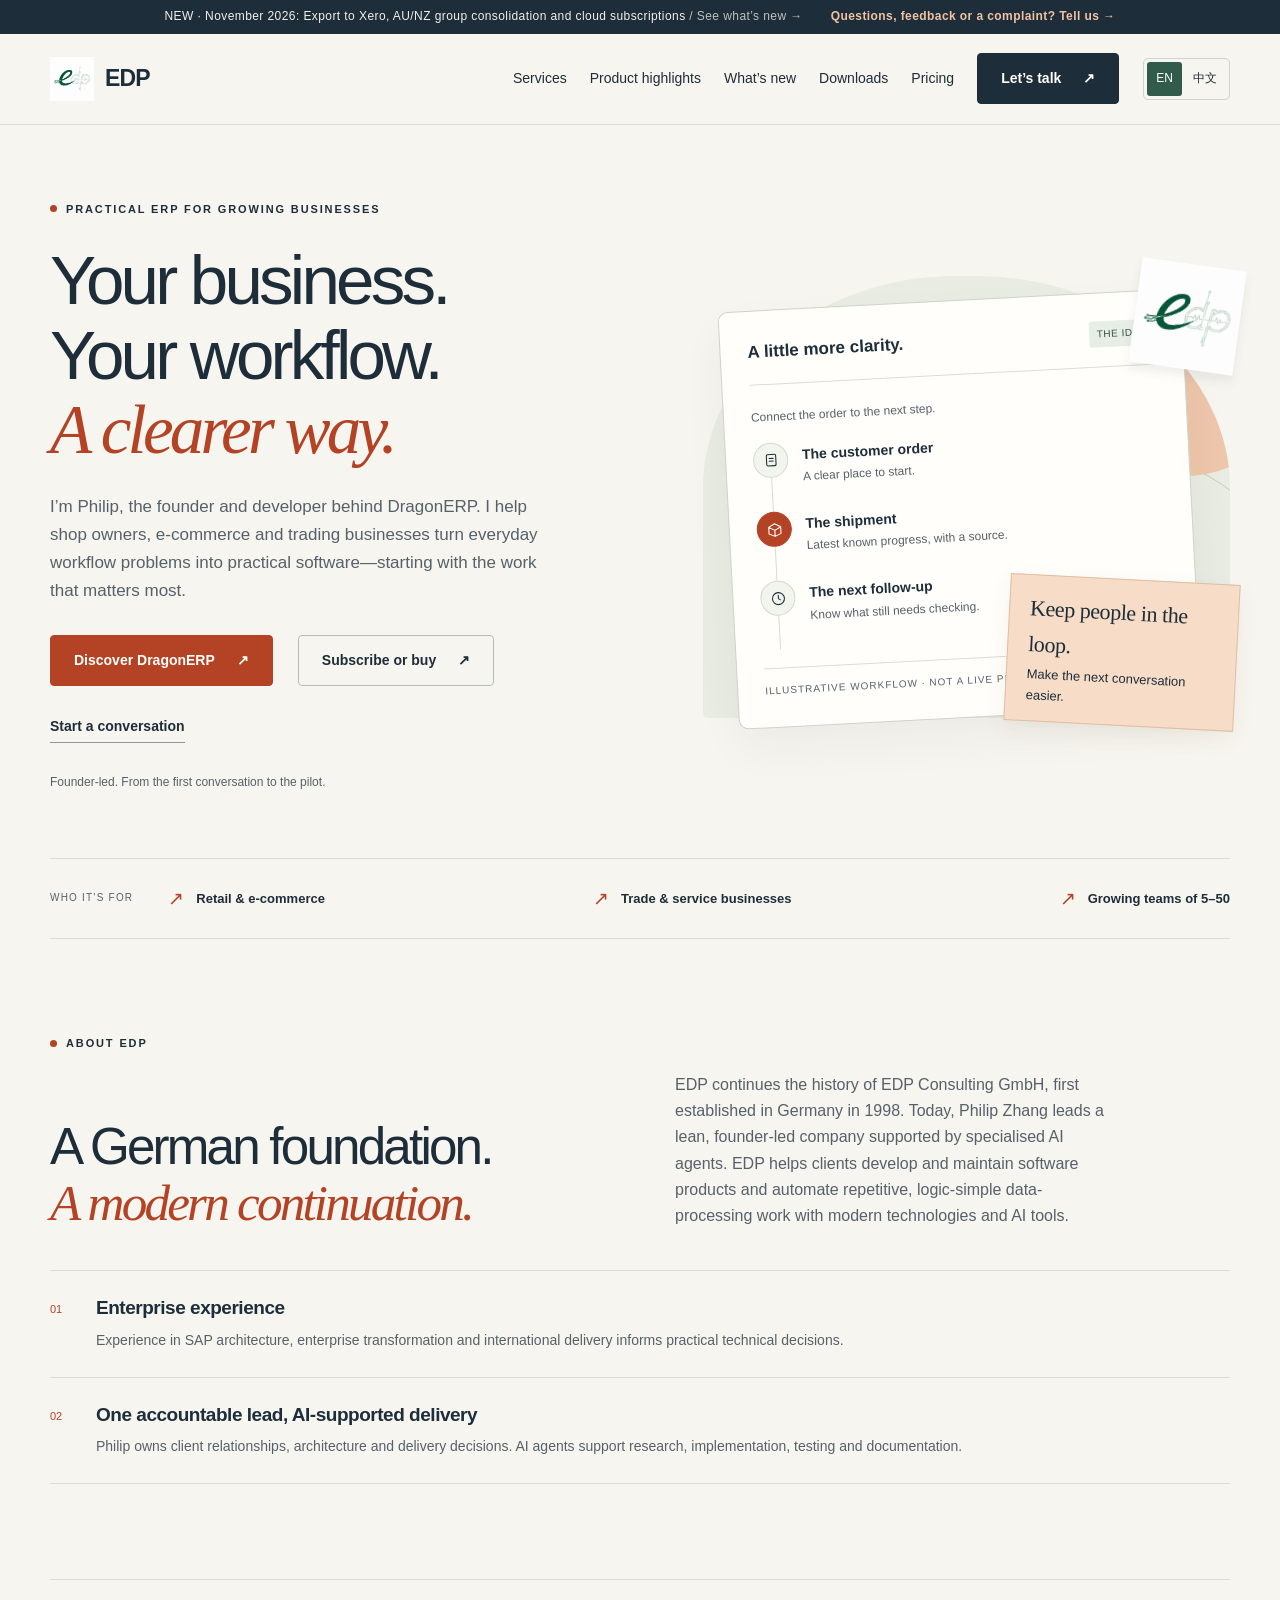
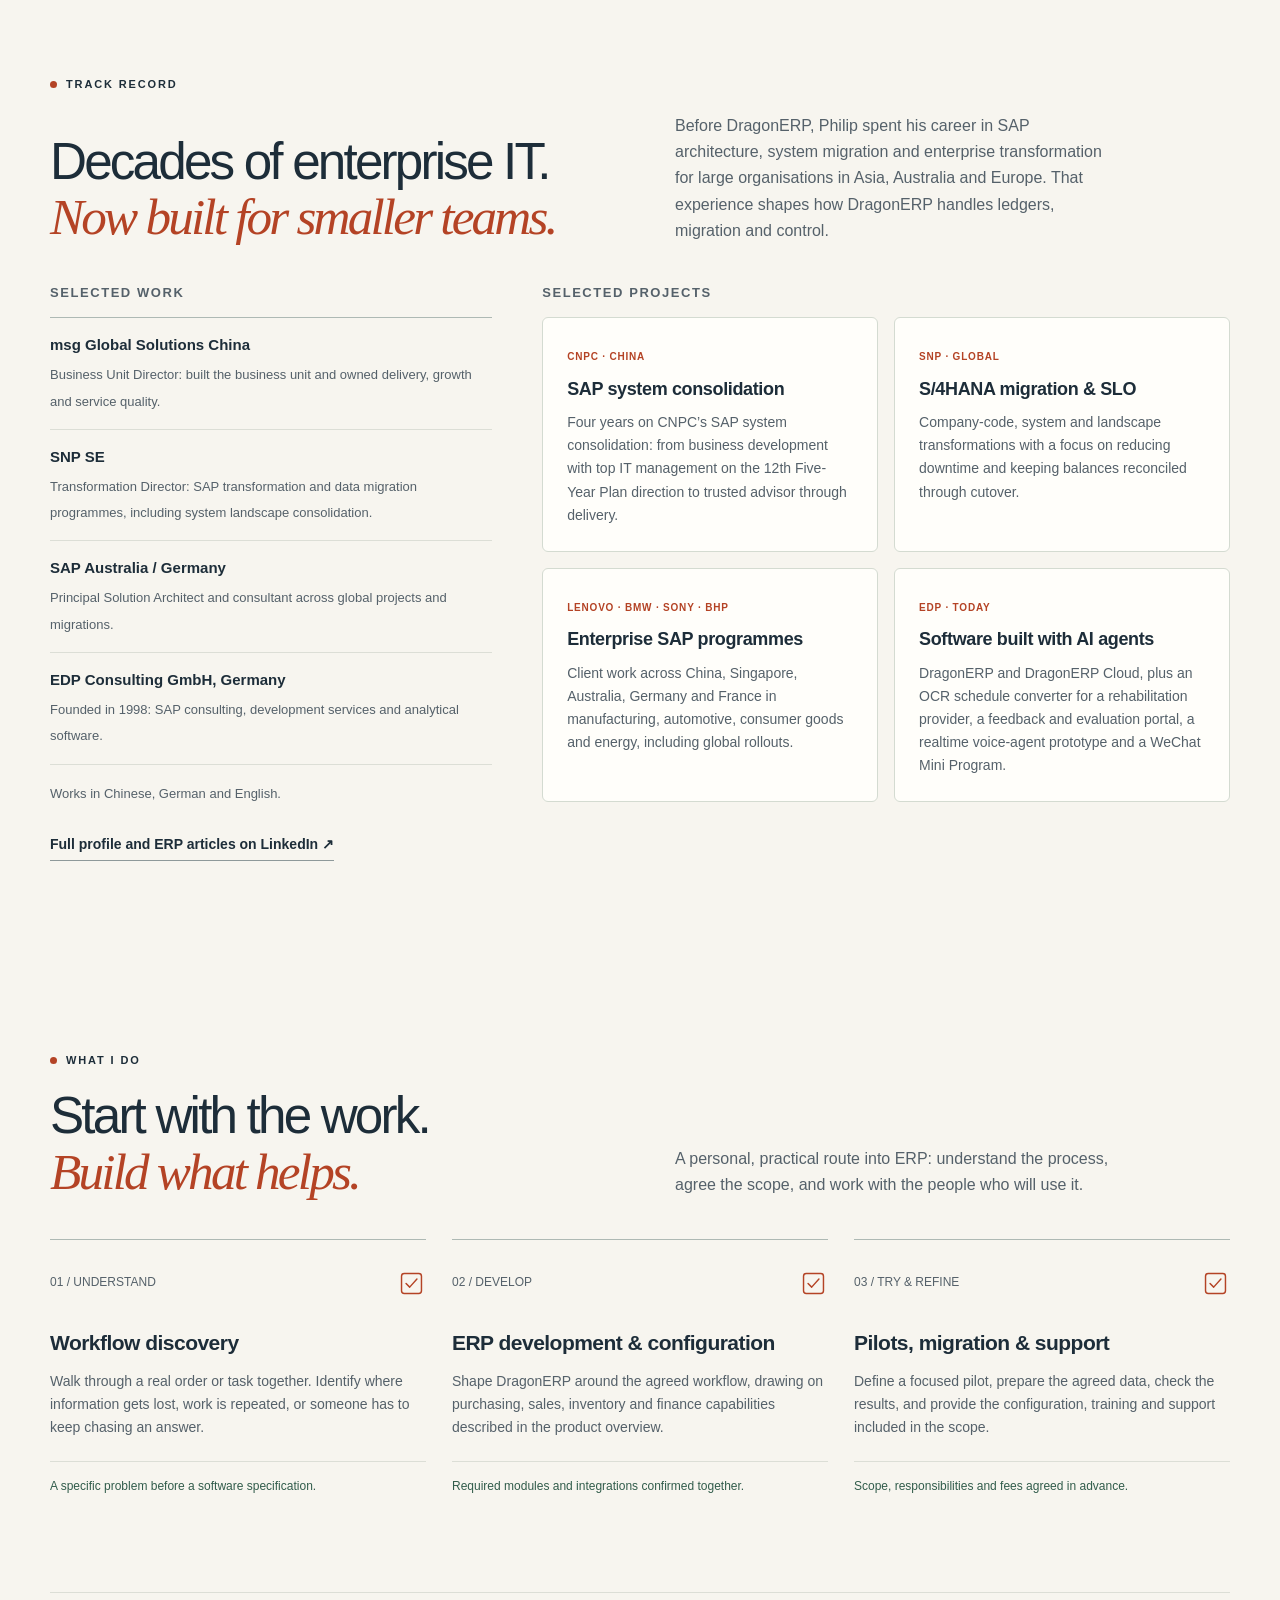
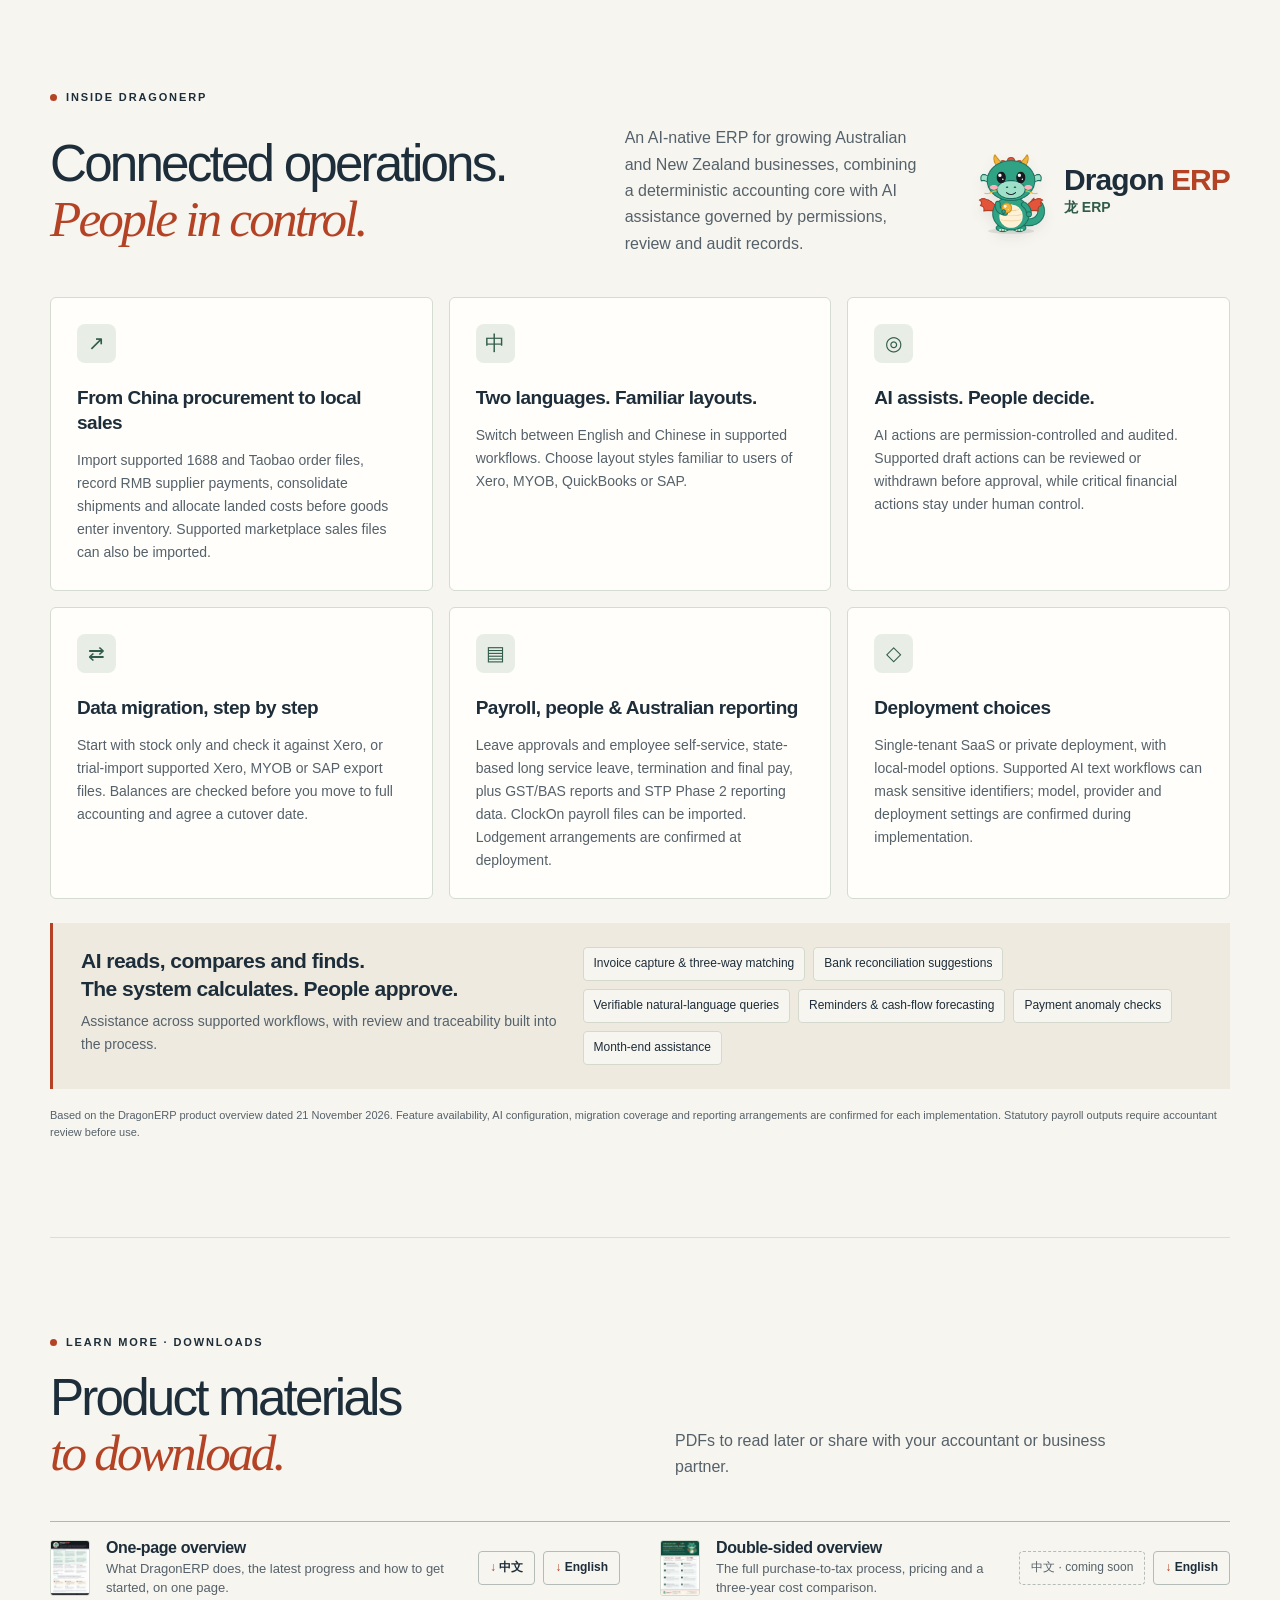
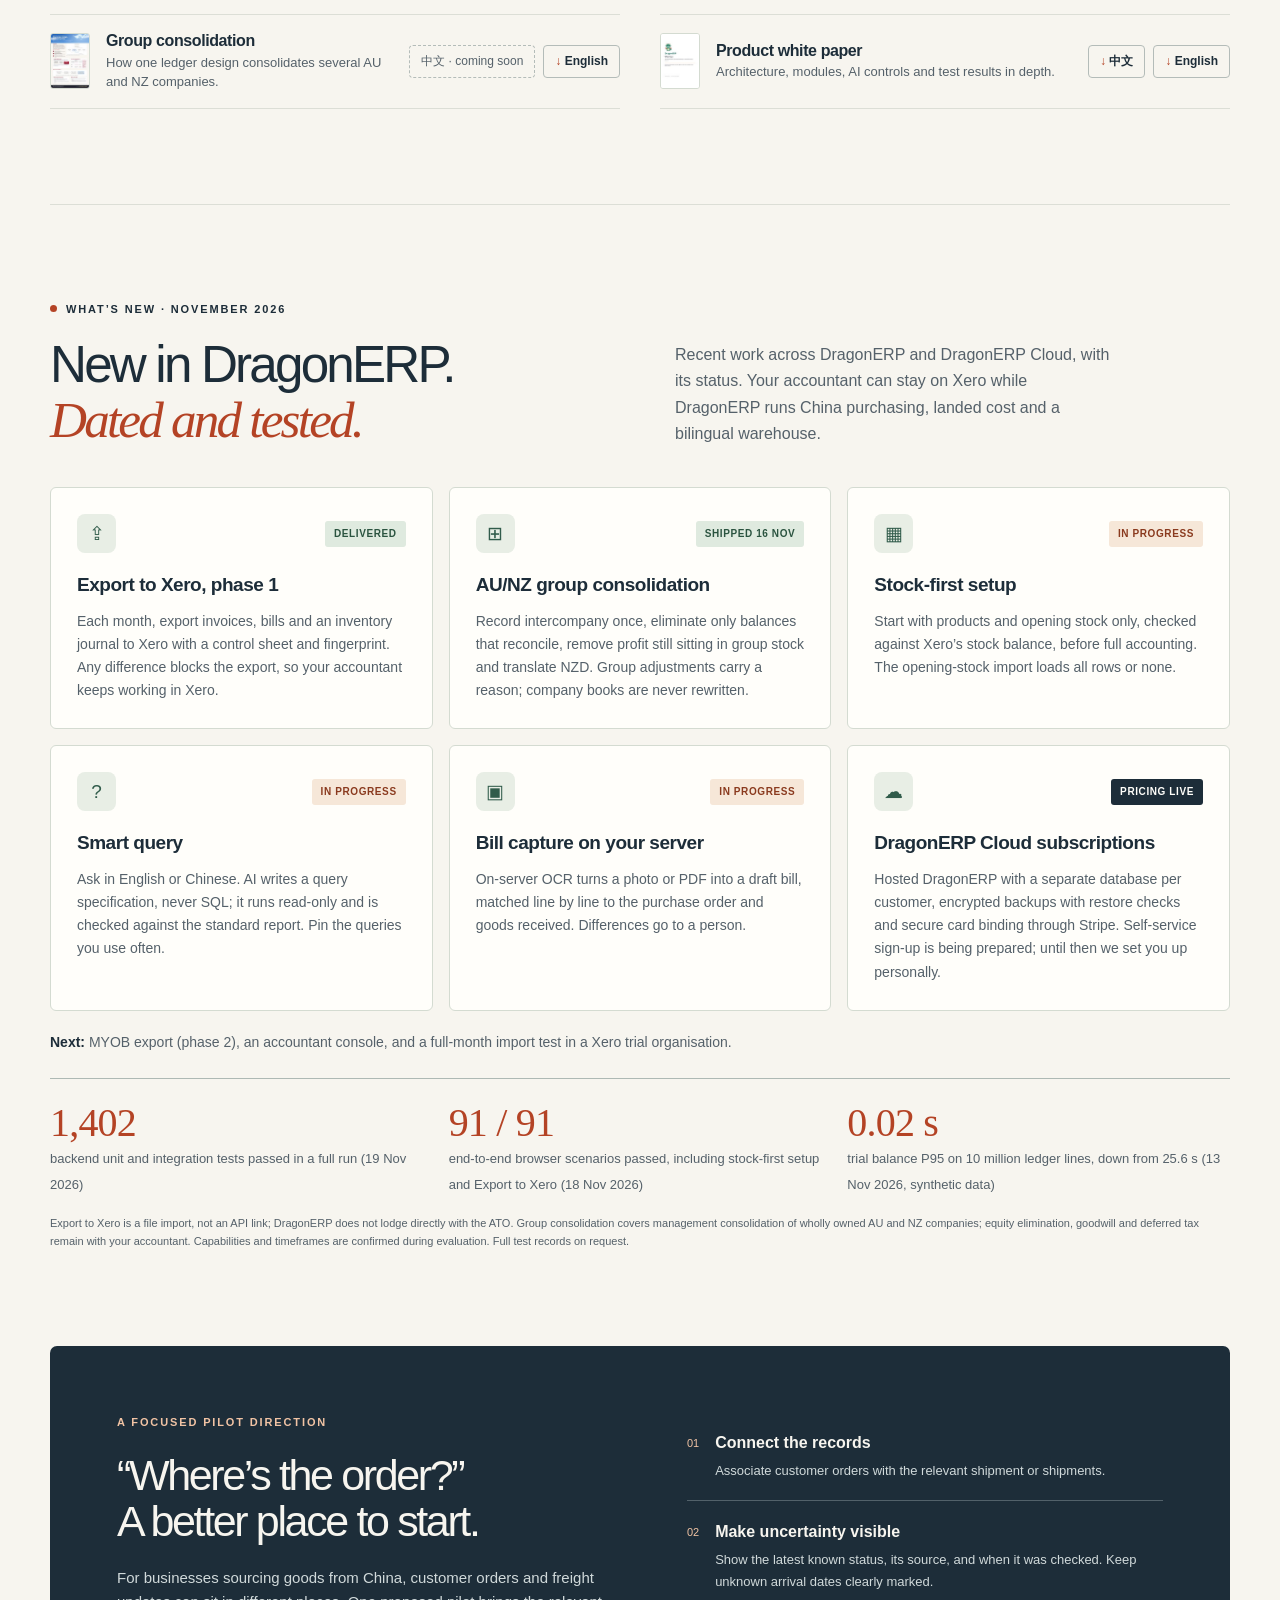
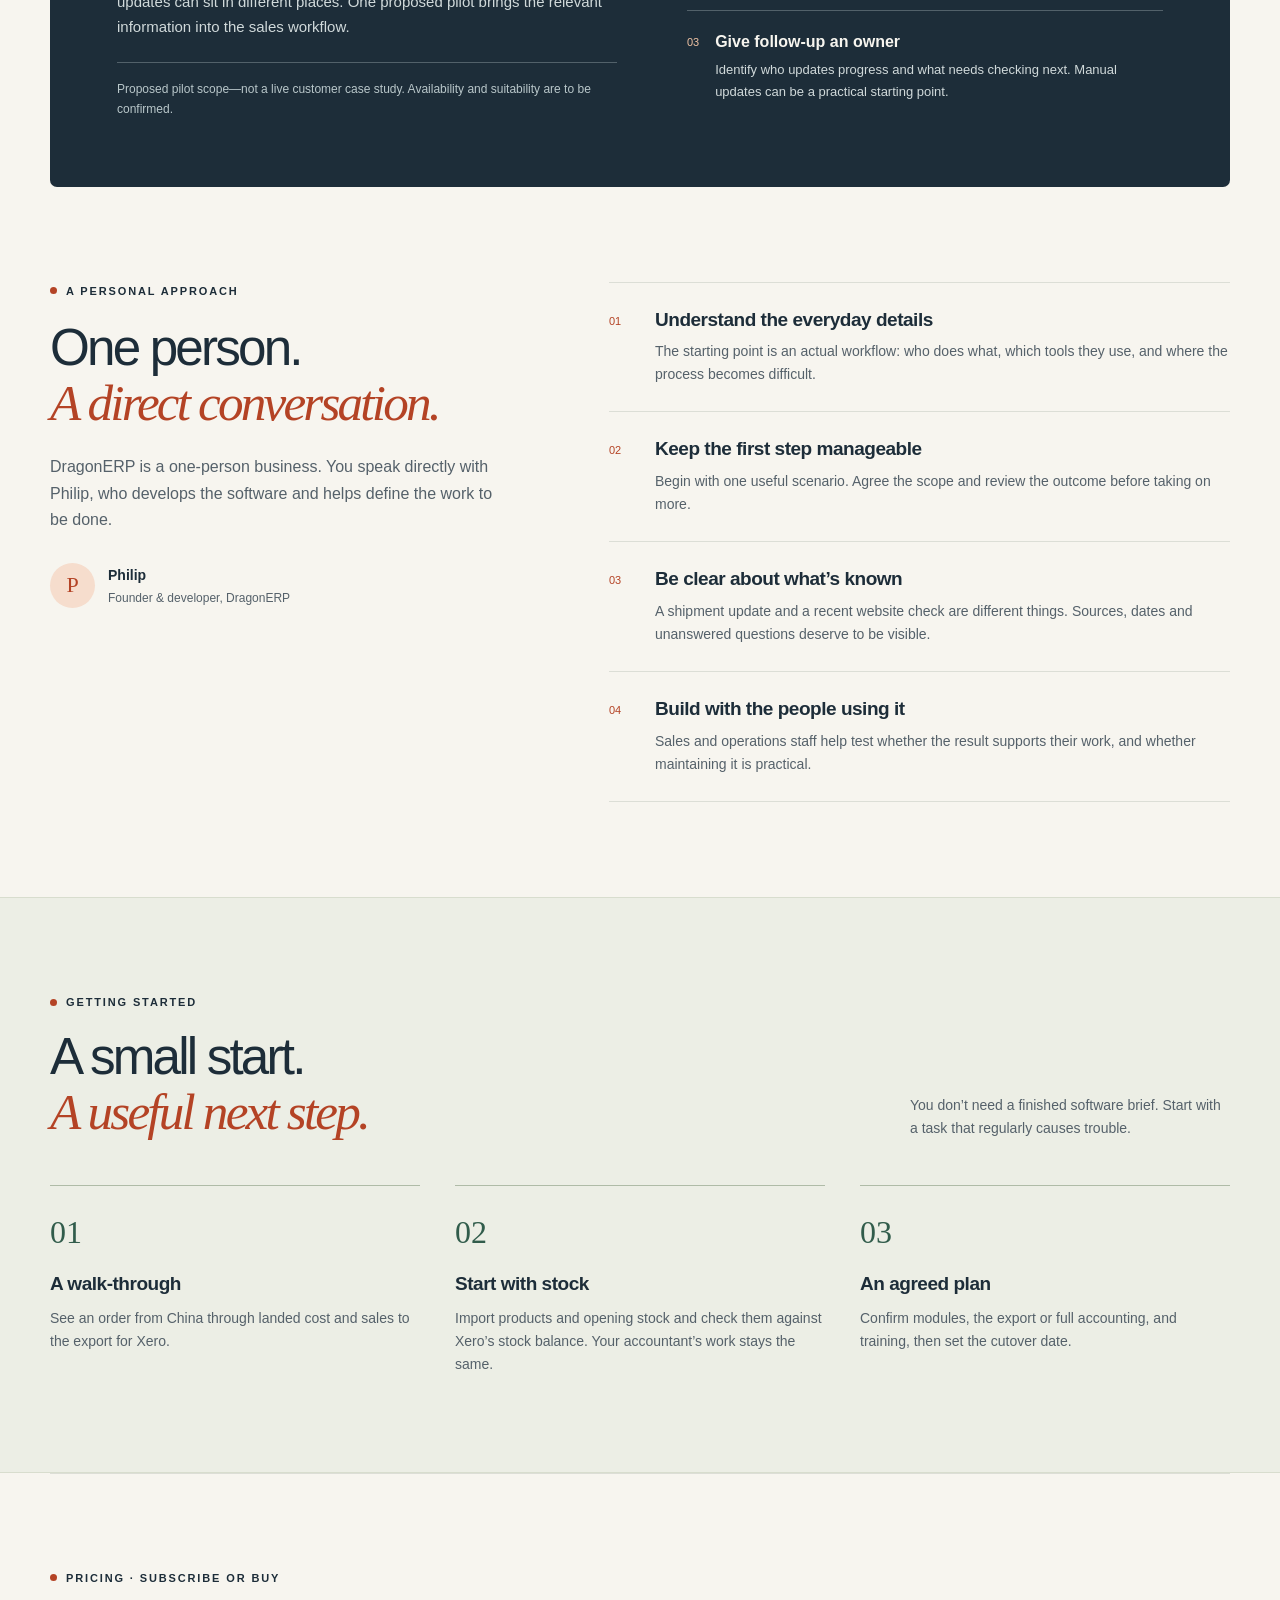
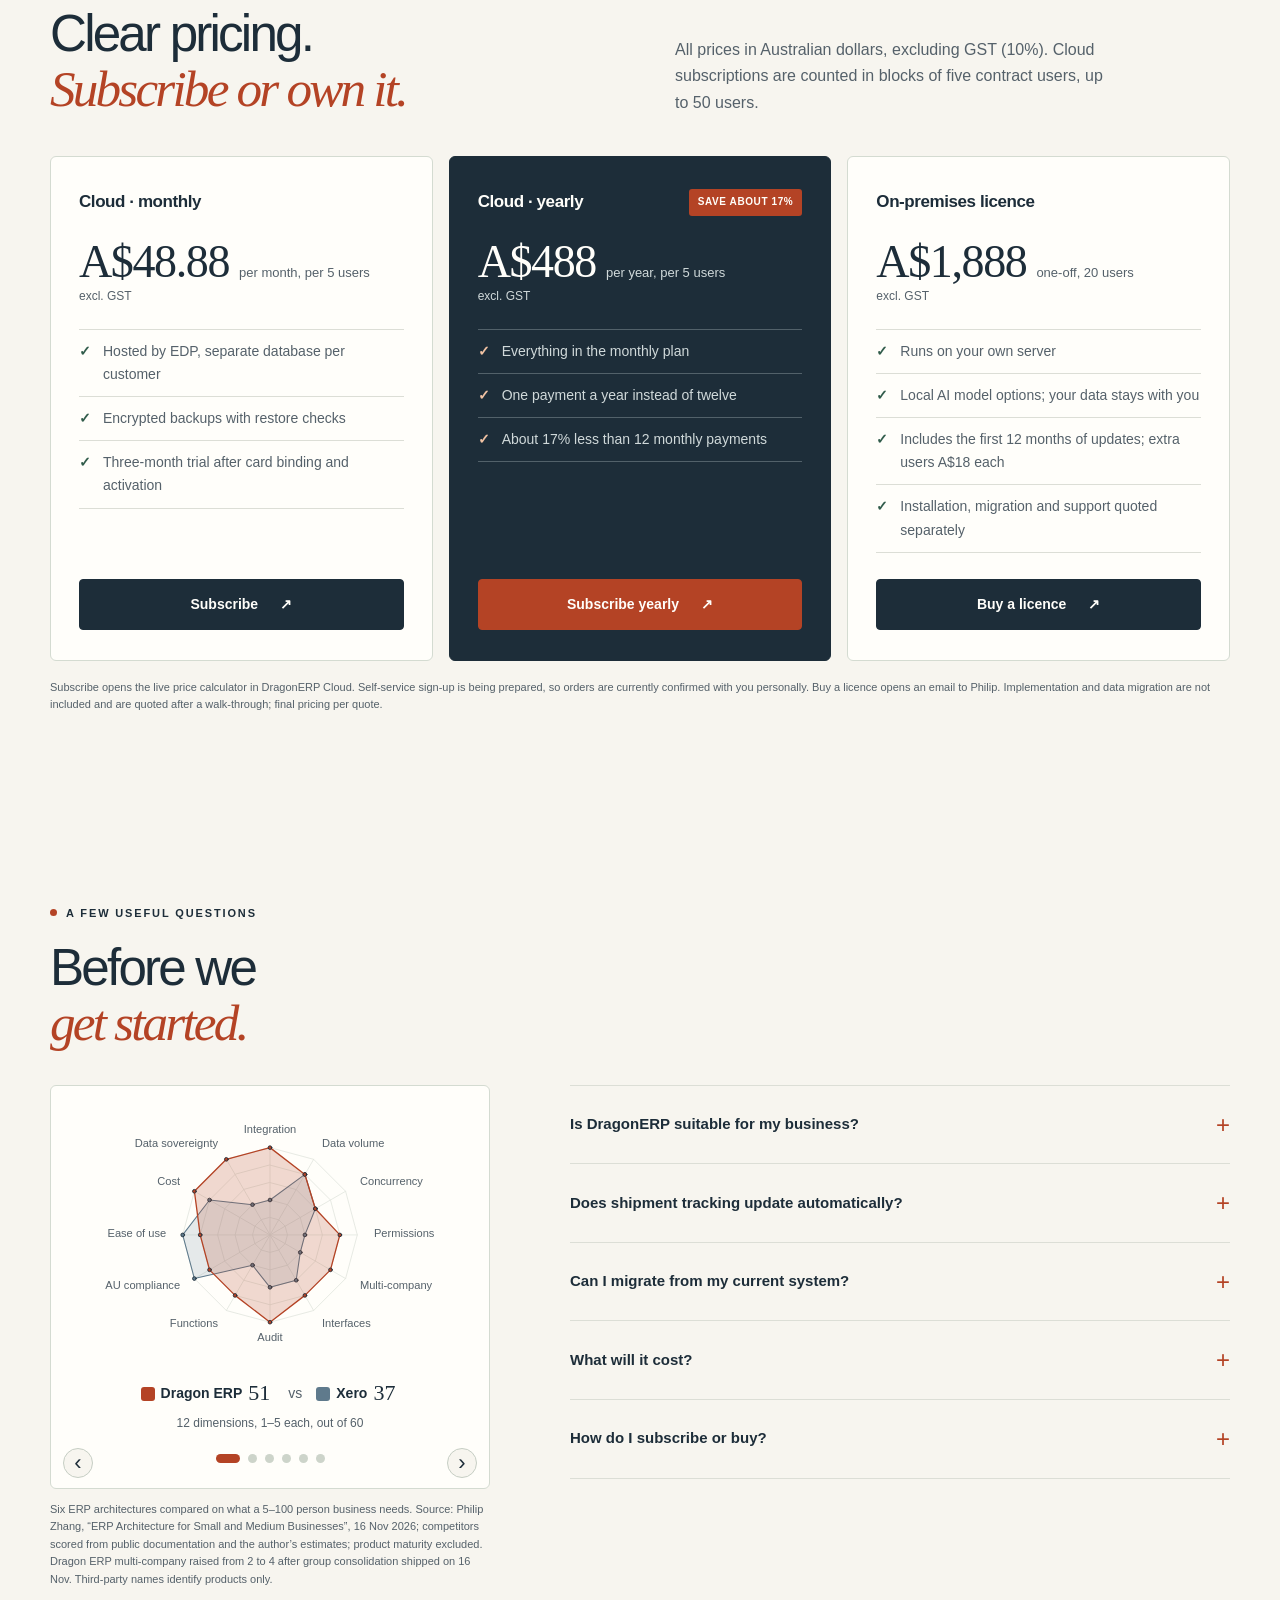
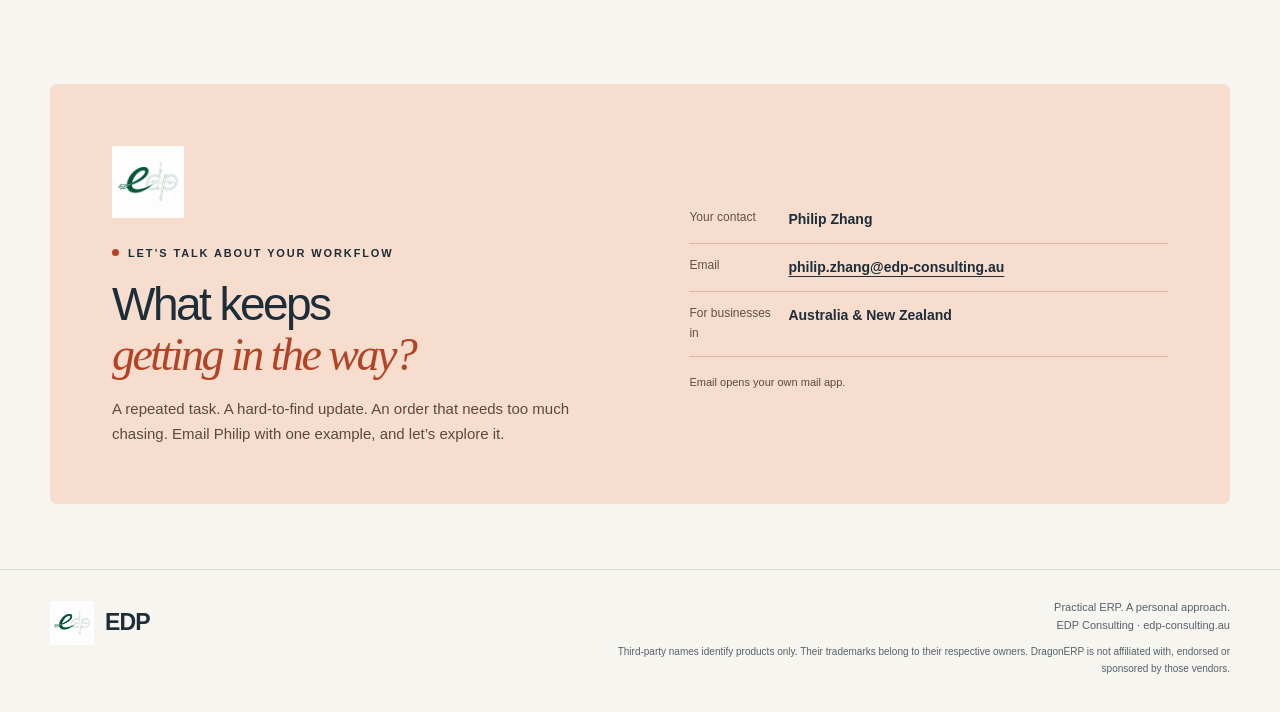
==== commit 5c971f31: "Show selected work instead of roles and drop education in track record Co-Authored-By: Claude Opus 5" ====
--- a/index.html
+++ b/index.html
@@ -7,4 +7,4 @@
 
   .brand img{width:44px;height:51px;object-fit:contain;flex-shrink:0}.nav-right{display:flex;align-items:center;gap:24px}.nav-links{gap:23px}.language-switch{display:flex;padding:3px;border:1px solid #ccd4cc;border-radius:5px;gap:2px;flex-shrink:0}.language-switch button{border:0;background:transparent;color:var(--ink);padding:6px 9px;border-radius:3px;cursor:pointer;font-size:12px;min-height:34px}.language-switch button[aria-pressed=true]{background:var(--green);color:white}.card-head .mini-logo{width:37px;height:43px;object-fit:contain}.card-head .card-wordmark{display:flex;gap:9px;align-items:center}.hero-mascot{position:absolute;right:-10px;top:0;width:105px;height:121px;object-fit:contain;transform:rotate(8deg);z-index:2;filter:drop-shadow(0 7px 5px #1d2d3912)}.workflow-card{margin-top:25px}.highlights{border-top:1px solid var(--line)}.product-grid{display:grid;grid-template-columns:repeat(3,1fr);gap:16px}.product-card{border:1px solid #d4dbd1;border-radius:6px;padding:26px;background:#fffefa}.product-card .feature-icon{width:39px;height:39px;display:grid;place-items:center;background:#e8eee5;border-radius:8px;color:var(--green);font-size:20px;margin-bottom:23px}.product-card h3{font-size:19px;margin-bottom:13px}.product-card p{font-size:14px}.ai-band{margin-top:24px;border-left:3px solid var(--orange);padding:24px 28px;background:#eeeae0;display:grid;grid-template-columns:1fr 1.3fr;gap:25px}.ai-band h3{font-size:21px}.ai-band p{font-size:14px;margin-top:8px}.ai-tools{display:flex;gap:8px;flex-wrap:wrap;align-content:center}.ai-tools span{padding:6px 10px;background:var(--paper);border:1px solid #d4d8cd;border-radius:4px;font-size:12px}.source-note{font-size:11px;color:var(--muted);margin-top:18px;line-height:1.6}.contact-logo{width:72px;height:83px;object-fit:contain;margin-bottom:12px}.contact dd a{overflow-wrap:anywhere;text-decoration:underline;text-underline-offset:4px}.footer-brand img{width:32px;height:37px}.footer-row{align-items:start}.footer-note{max-width:650px}.disclaimer{font-size:10px;margin-top:10px;max-width:680px}.focus{scroll-margin-top:25px}html[lang=zh-Hans] body{font-family:'Microsoft YaHei','PingFang SC','Segoe UI',sans-serif}html[lang=zh-Hans] h1{font-size:clamp(43px,4.9vw,65px);letter-spacing:-.025em;line-height:1.25}html[lang=zh-Hans] h2{letter-spacing:-.025em;line-height:1.23}html[lang=zh-Hans] h1 em,html[lang=zh-Hans] h2 em{font-family:inherit;font-style:normal}html[lang=zh-Hans] .eyebrow{letter-spacing:.1em}html[lang=zh-Hans] .hero-copy>p{line-height:1.9}html[lang=zh-Hans] .float-note strong{font-family:inherit;font-size:20px}html[lang=zh-Hans] .hero{gap:50px}
   @media(max-width:1080px){.nav-right{gap:15px}.nav-links{gap:15px}.nav-links .button{padding:11px 15px}.brand{font-size:21px}.product-card{padding:23px}}@media(max-width:900px) and (min-width:761px){.nav-links>a:not(.button){display:none}.hero-mascot{width:85px;right:-5px;top:4px}}@media(max-width:760px){.nav-right{gap:9px}.brand{font-size:20px;gap:7px}.brand img{width:34px;height:40px}.language-switch button{padding:5px 7px}.menu{font-size:12px;padding:6px 9px;min-height:42px}.nav{gap:10px}.nav-links.open{display:flex}.nav-links>a:not(.button){display:block}.hero-mascot{right:0;top:-1px;width:85px;height:98px}.product-grid{grid-template-columns:1fr;gap:14px}.product-card{padding:23px}.product-card .feature-icon{float:left;margin:0 15px 8px 0;width:34px;height:34px}.product-card h3{min-height:34px;display:flex;align-items:center;margin-bottom:12px}.product-card p{clear:both}.ai-band{grid-template-columns:1fr;padding:23px;gap:15px}.section-heading p{max-width:none}.footer-note{max-width:none}.source-note{font-size:11px}html[lang=zh-Hans] h1{font-size:46px}html[lang=zh-Hans] .hero{gap:28px}html[lang=zh-Hans] h2{font-size:35px}}@media(max-width:380px){.brand{font-size:18px;gap:5px}.brand img{width:29px;height:34px}.language-switch button{font-size:11px;padding:5px 6px}.nav-right{gap:6px}.menu{padding:6px}.nav{gap:6px}.hero-mascot{width:75px;height:86px}html[lang=zh-Hans] h1{font-size:40px}}
-a.draft{display:block}a.draft:hover{text-decoration:underline;text-underline-offset:3px}.whats-new{border-top:1px solid var(--line)}.news-grid{display:grid;grid-template-columns:repeat(3,1fr);gap:16px}.news-card{border:1px solid #d4dbd1;border-radius:6px;padding:26px;background:#fffefa}.news-top{display:flex;align-items:center;justify-content:space-between;gap:10px;margin-bottom:20px}.news-card .feature-icon{width:39px;height:39px;display:grid;place-items:center;background:#e8eee5;border-radius:8px;color:var(--green);font-size:19px}.news-card h3{font-size:19px;margin-bottom:12px}.news-card p{font-size:14px}.status{font-size:10px;letter-spacing:.06em;text-transform:uppercase;font-weight:700;padding:5px 9px;border-radius:3px;white-space:nowrap}.status.done{background:#dfeadf;color:#2b5440}.status.progress{background:#f6e7d8;color:#8a3a1e}.status.cloud{background:#1d2d39;color:#fffefa}.news-next{font-size:14px;margin-top:20px}.news-next strong{color:var(--ink)}.proof-strip{display:grid;grid-template-columns:repeat(3,1fr);gap:16px;margin-top:24px;border-top:1px solid #aeb9b4;padding-top:22px}.proof-strip strong{display:block;font-family:var(--serif);font-weight:400;font-size:40px;color:var(--orange);letter-spacing:-.02em;line-height:1.1}.proof-strip span{font-size:13px;color:var(--muted)}.pricing{border-top:1px solid var(--line)}.plan-grid{display:grid;grid-template-columns:repeat(3,1fr);gap:16px;align-items:stretch}.plan-card{border:1px solid #d4dbd1;border-radius:6px;padding:30px 28px;background:#fffefa;display:flex;flex-direction:column}.plan-head{display:flex;justify-content:space-between;align-items:center;gap:10px;min-height:30px}.plan-head h3{font-size:17px}.plan-badge{font-size:10px;letter-spacing:.06em;text-transform:uppercase;font-weight:700;padding:5px 9px;border-radius:3px;background:var(--orange);color:#fffefa;white-space:nowrap}.plan-price{margin:22px 0 2px;display:flex;align-items:baseline;gap:10px;flex-wrap:wrap}.plan-price strong{font-family:var(--serif);font-weight:400;font-size:46px;letter-spacing:-.03em;color:var(--ink);line-height:1}.plan-price span{font-size:13px}.plan-tax{font-size:12px}.plan-card ul{list-style:none;padding:0;margin:22px 0 26px;border-top:1px solid var(--line);flex:1}.plan-card li{font-size:14px;color:var(--muted);padding:10px 0 10px 24px;border-bottom:1px solid var(--line);position:relative}.plan-card li:before{content:"✓";position:absolute;left:0;color:var(--green);font-weight:700}.plan-card .button{width:100%}.plan-card.featured{background:var(--ink);border-color:var(--ink)}.plan-card.featured h3,.plan-card.featured .plan-price strong{color:#fffefa}.plan-card.featured p,.plan-card.featured .plan-price span,.plan-card.featured li{color:#d0d9da}.plan-card.featured ul,.plan-card.featured li{border-color:#52616a}.plan-card.featured li:before{color:#f1c3a4}.dragon-lockup{display:flex;align-items:center;gap:14px}.hl-head{align-items:center}.hl-head{gap:44px}.hl-a{grid-template-columns:1.4fr auto 1fr}.hl-a .dragon-lockup{justify-self:center}.hl-a>p{justify-self:end;text-align:right}.hl-b{grid-template-columns:1.75fr 1fr auto}.hl-b .dragon-lockup{justify-self:end}@media(max-width:1000px){.hl-a,.hl-b{grid-template-columns:1fr auto}.hl-a>p,.hl-b>p{grid-column:1/-1;justify-self:start;text-align:left}.hl-b .dragon-lockup{grid-row:1;grid-column:2}}@media(max-width:760px){.hl-a,.hl-b{grid-template-columns:1fr}.hl-a .dragon-lockup,.hl-b .dragon-lockup{justify-self:start;grid-column:1;grid-row:auto}}.dragon-lockup img{width:78px;height:90px;object-fit:contain;filter:drop-shadow(0 6px 6px #1d2d3914)}.dragon-lockup strong{display:block;font-size:30px;letter-spacing:-.03em;line-height:1.1}.dragon-lockup strong em{font-style:normal;color:var(--orange)}.dragon-cn{display:block;font-size:14px;color:var(--green);font-weight:600}.downloads{border-top:1px solid var(--line)}.dl-list{display:grid;grid-template-columns:1fr 1fr;gap:0 40px;border-top:1px solid #aeb9b4}.dl-item{display:grid;grid-template-columns:40px 1fr auto;gap:16px;align-items:center;padding:16px 0;border-bottom:1px solid var(--line)}.dl-thumb{width:40px;height:56px;object-fit:cover;object-position:top;border:1px solid #d4dbd1;border-radius:3px;background:#fffefa}.dl-item h3{font-size:16px;margin-bottom:2px}.dl-meta{font-size:13px;line-height:1.45}.dl-links{display:flex;gap:8px}.dl-link{font-size:12px;font-weight:600;padding:6px 11px;border:1px solid #b4bcb9;border-radius:4px;white-space:nowrap}.dl-link:before{content:"↓ ";color:var(--orange)}a.dl-link:hover{border-color:var(--ink);background:#fffefa}.dl-link.soon{color:var(--muted);border-style:dashed;font-weight:400}.dl-link.soon:before{content:""}@media(max-width:1000px){.dl-list{grid-template-columns:1fr}}@media(max-width:760px){.dl-item{grid-template-columns:40px 1fr}.dl-links{grid-column:2}.dragon-lockup strong{font-size:26px}.dragon-lockup img{width:62px;height:72px}}.topbar{display:flex;justify-content:center;align-items:center;gap:28px;flex-wrap:wrap}.topbar a:hover{text-decoration:underline;text-underline-offset:3px}.topbar-feedback{color:#f1c3a4;font-weight:600;white-space:nowrap}.fb-dialog{width:min(620px,calc(100% - 32px));max-height:calc(100dvh - 40px);overflow:auto;border:0;border-radius:8px;padding:32px;background:var(--paper);color:var(--ink);box-shadow:0 30px 80px #1d2d3940}.fb-dialog::backdrop{background:#1d2d3999}.fb-close{position:absolute;top:12px;right:14px;border:0;background:none;font-size:28px;line-height:1;cursor:pointer;color:var(--muted)}.fb-close:hover{color:var(--ink)}.fb-head h2{font-size:32px;margin:12px 0 10px}.fb-head p{font-size:14px;margin-bottom:20px}.fb-form{display:grid;gap:16px}.fb-row{display:grid;grid-template-columns:1fr 1fr;gap:16px}.fb-form label{display:grid;gap:6px;font-size:13px;font-weight:600}.fb-form select,.fb-form textarea,.fb-form input{font:inherit;font-size:14px;font-weight:400;color:var(--ink);background:var(--paper);border:1px solid #c6cec4;border-radius:4px;padding:10px 12px;width:100%}.fb-form textarea{resize:vertical;min-height:120px}.fb-form select:focus,.fb-form textarea:focus,.fb-form input:focus{outline:3px solid var(--peach);border-color:var(--orange)}.fb-form small{font-weight:400;font-size:12px;color:var(--muted)}.fb-form .button{justify-self:start;cursor:pointer}.fb-error{color:var(--orange)!important;font-size:13px}.fb-note{font-size:12px}.fb-note a{text-decoration:underline;text-underline-offset:3px}@media(max-width:760px){.fb-dialog{padding:24px 18px}.fb-head h2{font-size:27px}}@media(max-width:760px){.fb-row{grid-template-columns:1fr}.topbar{gap:4px 16px}.topbar-feedback{font-size:11px}}.compare{border-top:1px solid var(--line)}.cmp-carousel{position:relative;background:#fffefa;border:1px solid #d4dbd1;border-radius:6px;padding:14px 10px 14px;margin-top:30px}.cmp-stage{display:grid;cursor:pointer}.cmp-slide{grid-area:1/1;margin:0;opacity:0;visibility:hidden;transition:opacity .6s,visibility .6s}.cmp-slide.active{opacity:1;visibility:visible}.cmp-slide svg{display:block;width:100%;max-width:760px;height:auto;margin:auto}.cmp-slide svg text{font-size:21px;fill:#55616a;stroke:none;font-family:inherit}.cmp-slide .ring{fill:none;stroke:#e3e6df}.cmp-slide .axis{stroke:#e3e6df}.cmp-slide .other{fill:#7f97a833;stroke:#5f7a8c;stroke-width:2}.cmp-slide .other-dot{fill:#5f7a8c}.cmp-slide .dragon{fill:#b4432533;stroke:var(--orange);stroke-width:2.5}.cmp-slide .dragon-dot{fill:var(--orange)}.cmp-slide figcaption{text-align:center;margin-top:6px}.cmp-vs{display:inline-flex;align-items:center;gap:6px;flex-wrap:wrap;justify-content:center;font-size:14px;font-weight:600}.cmp-vs strong{font-family:var(--serif);font-weight:400;font-size:22px;margin-right:4px}.cmp-sep{color:var(--muted);font-weight:400;margin:0 8px}.key{width:14px;height:14px;border-radius:3px;display:inline-block}.key.dragon{background:var(--orange)}.key.other{background:#5f7a8c}.cmp-note{display:block;font-size:12px;color:var(--muted);margin-top:2px}.cmp-nav{position:absolute;top:auto;bottom:10px;width:30px;height:30px;font-size:18px;border-radius:50%;border:1px solid #c6cec4;background:var(--paper);font-size:22px;line-height:1;cursor:pointer;color:var(--ink)}.cmp-nav.prev{left:12px}.cmp-nav.next{right:12px}.cmp-source{margin-top:12px}.cmp-nav:hover{border-color:var(--ink)}.cmp-dots{display:flex;justify-content:center;align-items:center;gap:8px;margin-top:10px;min-height:30px}.cmp-dot{width:9px;height:9px;border-radius:50%;border:0;padding:0;background:#cdd4ca;cursor:pointer}.cmp-dot.active{background:var(--orange);width:24px;border-radius:5px}@media(max-width:760px){.cmp-carousel{padding:12px 4px 12px}.cmp-slide svg text{font-size:24px}}@media(prefers-reduced-motion:reduce){.cmp-slide{transition:none}}.faq-layout{row-gap:0;align-items:start}.faq-layout>div:first-child{display:contents}.faq-layout>div:first-child>.eyebrow,#faq-title{grid-column:1/-1}#faq-title{margin-bottom:34px}.faq-layout .cmp-carousel{grid-column:1;margin-top:0}.faq-layout .cmp-source{grid-column:1}.faq-layout>.faq{grid-column:2;grid-row:3/span 2}@media(max-width:760px){.faq-layout>.faq{grid-column:1;grid-row:auto;margin-top:30px}}.experience{border-top:1px solid var(--line)}.xp-layout{display:grid;grid-template-columns:.9fr 1.4fr;gap:50px}.xp-layout h3{font-size:13px;text-transform:uppercase;letter-spacing:.12em;color:var(--muted);font-weight:700;margin-bottom:16px}.xp-roles ul{list-style:none;margin:0;padding:0;border-top:1px solid #aeb9b4}.xp-roles li{padding:15px 0;border-bottom:1px solid var(--line)}.xp-roles li strong{display:block;font-size:15px;margin-bottom:3px}.xp-roles li span{font-size:13px;color:var(--muted)}.xp-langs{font-size:13px;margin-top:18px}.xp-grid{display:grid;grid-template-columns:1fr 1fr;gap:16px}.xp-card{border:1px solid #d4dbd1;border-radius:6px;padding:24px;background:#fffefa}.xp-client{display:inline-block;font-size:10px;letter-spacing:.08em;text-transform:uppercase;font-weight:700;color:var(--orange);margin-bottom:12px}.xp-card h3{font-size:18px;text-transform:none;letter-spacing:-.02em;color:var(--ink);font-weight:600;margin-bottom:10px}.xp-card p{font-size:14px}@media(max-width:1000px){.xp-layout{grid-template-columns:1fr;gap:35px}}@media(max-width:760px){.xp-grid{grid-template-columns:1fr}.xp-card{padding:22px}}.faq details p a{text-decoration:underline;text-underline-offset:3px}@media(max-width:1000px){.news-grid,.plan-grid{grid-template-columns:1fr 1fr}}@media(max-width:760px){.news-grid,.plan-grid,.proof-strip{grid-template-columns:1fr}.news-card,.plan-card{padding:23px}.proof-strip strong{font-size:34px}.plan-price strong{font-size:40px}}</style></head><body><a data-i18n="skip" class="skip" href="#main">Skip to content</a><div class="draft topbar"><a data-i18n="draft" class="topbar-news" href="#whats-new">NEW · November 2026: Export to Xero, AU/NZ group consolidation and cloud subscriptions <span>/ See what’s new →</span></a><a data-i18n="feedbackTop" class="topbar-feedback" href="#feedback">Questions, feedback or a complaint? Tell us →</a></div><header><div class="wrap nav"><a class="brand" href="#" aria-label="EDP"><img src="assets/edp-logo.png" alt="EDP" width="44" height="51"><span>EDP</span></a><div class="nav-right"><nav class="nav-links" id="navigation" aria-label="Main navigation"><a data-i18n="navServices" href="#services">Services</a><a data-i18n="navHighlights" href="#highlights">Product highlights</a><a data-i18n="navNew" href="#whats-new">What’s new</a><a data-i18n="navDownloads" href="#downloads">Downloads</a><a data-i18n="navPricing" href="#pricing">Pricing</a><a data-i18n="navContact" class="button" href="#contact">Let’s talk <span aria-hidden="true">↗</span></a></nav><div class="language-switch" role="group" aria-label="Language / 语言"><button type="button" data-lang="en" lang="en" aria-pressed="true">EN</button><button type="button" data-lang="zh" lang="zh-Hans" aria-pressed="false">中文</button></div><button data-i18n="menu" class="menu" type="button" aria-expanded="false" aria-controls="navigation">Menu</button></div></div></header><main id="main"><section class="wrap hero" aria-labelledby="hero-title"><div class="hero-copy"><div class="eyebrow"><span class="dot"></span><span data-i18n="heroEye" >Practical ERP for growing businesses</span></div><h1 data-i18n="heroTitle" id="hero-title">Your business.<br>Your workflow.<br><em>A clearer way.</em></h1><p data-i18n="heroIntro" >I’m Philip, the founder and developer behind DragonERP. I help shop owners, e-commerce and trading businesses turn everyday workflow problems into practical software—starting with the work that matters most.</p><div class="hero-actions"><a data-i18n="heroCTA" class="button orange" href="#highlights">Discover DragonERP <span aria-hidden="true">↗</span></a><a data-i18n="heroPricing" class="button light" href="#pricing">Subscribe or buy <span aria-hidden="true">↗</span></a><a data-i18n="heroContact" class="text-link" href="#contact">Start a conversation</a></div><div data-i18n="personalNote" class="personal-note">Founder-led. From the first conversation to the pilot.</div></div><div class="hero-art"><div class="art-field"></div><img class="hero-mascot" src="assets/edp-logo.png" alt="DragonERP dragon mascot" width="105" height="121"><div class="workflow-card"><div class="card-head"><div class="card-wordmark"><strong data-i18n="artTitle" >A little more clarity.</strong></div><span data-i18n="artTag" class="tag">The idea</span></div><p data-i18n="artLead" class="flow-title">Connect the order to the next step.</p><div class="flow-row "><div class="flow-icon"><svg viewBox="0 0 24 24" aria-hidden="true"><rect x="5" y="4" width="14" height="17" rx="2"/><path d="M9 10h6M9 14h6"/></svg></div><div><strong data-i18n="orderTitle" >The customer order</strong><small data-i18n="orderSub" >A clear place to start.</small></div></div><div class="flow-row active"><div class="flow-icon"><svg viewBox="0 0 24 24" aria-hidden="true"><path d="m3 8 9-5 9 5v10l-9 4-9-4V8Zm0 0 9 5 9-5M12 13v9"/></svg></div><div><strong data-i18n="shipmentTitle" >The shipment</strong><small data-i18n="shipmentSub" >Latest known progress, with a source.</small></div></div><div class="flow-row "><div class="flow-icon"><svg viewBox="0 0 24 24" aria-hidden="true"><circle cx="12" cy="12" r="9"/><path d="M12 7v5l3 2"/></svg></div><div><strong data-i18n="followupTitle" >The next follow-up</strong><small data-i18n="followupSub" >Know what still needs checking.</small></div></div><div data-i18n="artCaption" class="art-caption">Illustrative workflow · not a live product screen</div></div><div class="float-note"><strong data-i18n="floatTitle" >Keep people in the loop.</strong><span data-i18n="floatSub" >Make the next conversation easier.</span></div></div></section><div class="wrap audience-strip"><div data-i18n="audienceLabel" class="label">Who it’s for</div><div class="audience-items"><span data-i18n="audience1" >Retail & e-commerce</span><span data-i18n="audience2" >Trade & service businesses</span><span data-i18n="audience3" >Growing teams of 5–50</span></div></div><section class="wrap section company-intro" id="company" aria-labelledby="company-title"><div class="eyebrow"><span class="dot"></span><span data-i18n="companyEye">Company</span></div><div class="section-heading"><h2 data-i18n="companyTitle" id="company-title">A German foundation.<br><em>A modern continuation.</em></h2><p data-i18n="companyBody">EDP continues the history of EDP Consulting GmbH, first established in Germany in 1998. Today, Philip Zhang leads a lean, founder-led company supported by specialised AI agents. EDP helps clients develop and maintain software products and automate repetitive, logic-simple data-processing work with modern technologies and AI tools.</p></div><div class="principles"><article class="principle"><span class="index">01</span><div><h3 data-i18n="companyP1Title">Enterprise experience</h3><p data-i18n="companyP1Body">Experience in SAP architecture, enterprise transformation and international delivery informs practical technical decisions.</p></div></article><article class="principle"><span class="index">02</span><div><h3 data-i18n="companyP2Title">One accountable lead, AI-supported delivery</h3><p data-i18n="companyP2Body">Philip owns client relationships, architecture and delivery decisions. AI agents support research, implementation, testing and documentation.</p></div></article></div></section><section class="wrap section experience" id="experience" aria-labelledby="xp-title"><div class="eyebrow"><span class="dot"></span><span data-i18n="xpEye">Track record</span></div><div class="section-heading"><h2 data-i18n="xpTitle" id="xp-title">Decades of enterprise IT.<br><em>Now built for smaller teams.</em></h2><p data-i18n="xpIntro">Before DragonERP, Philip spent his career in SAP architecture, system migration and enterprise transformation for large organisations in Asia, Australia and Europe. That experience shapes how DragonERP handles ledgers, migration and control.</p></div><div class="xp-layout"><div class="xp-roles"><h3 data-i18n="xpRolesTitle">Selected roles</h3><ul><li><strong>msg Global Solutions China</strong><span data-i18n="xpR0">Business Unit Director: built the business unit and owned delivery, growth and service quality.</span></li><li><strong>SNP SE</strong><span data-i18n="xpR1">Transformation Director: SAP transformation and data migration programmes, including system landscape consolidation.</span></li><li><strong>SAP Australia / Germany</strong><span data-i18n="xpR2">Principal Solution Architect and consultant across global projects and migrations.</span></li><li><strong>EDP Consulting GmbH, Germany</strong><span data-i18n="xpR3">Founded in 1998: SAP consulting, development services and analytical software.</span></li><li><strong>TU Darmstadt, Germany</strong><span data-i18n="xpR4">Information technology studies.</span></li></ul><p data-i18n="xpLangs" class="xp-langs">Works in Chinese, German and English.</p><a class="text-link" href="https://www.linkedin.com/in/philip-zhang-9a59007/" target="_blank" rel="noopener" data-i18n="xpLink">Full profile and ERP articles on LinkedIn <span aria-hidden="true">↗</span></a></div><div class="xp-projects"><h3 data-i18n="xpProjectsTitle">Selected projects</h3><div class="xp-grid"><article class="xp-card"><span class="xp-client">CNPC · China</span><h3 data-i18n="xpP0Title">SAP system consolidation</h3><p data-i18n="xpP0Body">Four years on CNPC’s SAP system consolidation: from business development with top IT management on the 12th Five-Year Plan direction to trusted advisor through delivery.</p></article><article class="xp-card"><span class="xp-client">SNP · global</span><h3 data-i18n="xpP1Title">S/4HANA migration & SLO</h3><p data-i18n="xpP1Body">Company-code, system and landscape transformations with a focus on reducing downtime and keeping balances reconciled through cutover.</p></article><article class="xp-card"><span class="xp-client">Lenovo · BMW · SONY · BHP</span><h3 data-i18n="xpP2Title">Enterprise SAP programmes</h3><p data-i18n="xpP2Body">Client work across China, Singapore, Australia, Germany and France in manufacturing, automotive, consumer goods and energy, including global rollouts.</p></article><article class="xp-card"><span class="xp-client">EDP · today</span><h3 data-i18n="xpP3Title">Software built with AI agents</h3><p data-i18n="xpP3Body">DragonERP and DragonERP Cloud, plus an OCR schedule converter for a rehabilitation provider, a feedback and evaluation portal, a realtime voice-agent prototype and a WeChat Mini Program.</p></article></div></div></div></section><section class="wrap section" id="services" aria-labelledby="services-title"><div class="eyebrow"><span class="dot"></span><span data-i18n="servicesEye" >What I do</span></div><div class="section-heading"><h2 data-i18n="servicesTitle" id="services-title">Start with the work.<br><em>Build what helps.</em></h2><p data-i18n="servicesIntro" >A personal, practical route into ERP: understand the process, agree the scope, and work with the people who will use it.</p></div><div class="services"><article class="service"><div class="service-top"><span data-i18n="s0Num" class="service-number">01 / UNDERSTAND</span><svg viewBox="0 0 32 32" aria-hidden="true"><rect x="5" y="5" width="22" height="22" rx="3"/><path d="m10 16 4 4 8-9"/></svg></div><h3 data-i18n="s0Title" >Workflow discovery</h3><p data-i18n="s0Body" >Walk through a real order or task together. Identify where information gets lost, work is repeated, or someone has to keep chasing an answer.</p><div data-i18n="s0Detail" class="detail">A specific problem before a software specification.</div></article><article class="service"><div class="service-top"><span data-i18n="s1Num" class="service-number">02 / DEVELOP</span><svg viewBox="0 0 32 32" aria-hidden="true"><rect x="5" y="5" width="22" height="22" rx="3"/><path d="m10 16 4 4 8-9"/></svg></div><h3 data-i18n="s1Title" >ERP development & configuration</h3><p data-i18n="s1Body" >Shape DragonERP around the agreed workflow, drawing on purchasing, sales, inventory and finance capabilities described in the product overview.</p><div data-i18n="s1Detail" class="detail">Required modules and integrations confirmed together.</div></article><article class="service"><div class="service-top"><span data-i18n="s2Num" class="service-number">03 / TRY & REFINE</span><svg viewBox="0 0 32 32" aria-hidden="true"><rect x="5" y="5" width="22" height="22" rx="3"/><path d="m10 16 4 4 8-9"/></svg></div><h3 data-i18n="s2Title" >Pilots, migration & support</h3><p data-i18n="s2Body" >Define a focused pilot, prepare the agreed data, check the results, and provide the configuration, training and support included in the scope.</p><div data-i18n="s2Detail" class="detail">Scope, responsibilities and fees agreed in advance.</div></article></div></section><section class="wrap section highlights" id="highlights" aria-labelledby="highlights-title"><div class="eyebrow"><span class="dot"></span><span data-i18n="highlightsEye" >Inside DragonERP</span></div><div class="section-heading hl-head hl-b"><h2 data-i18n="highlightsTitle" id="highlights-title">Connected operations.<br><em>People in control.</em></h2><p data-i18n="highlightsIntro" >An AI-native ERP for growing Australian and New Zealand businesses, combining a deterministic accounting core with AI assistance governed by permissions, review and audit records.</p><div class="dragon-lockup"><img src="assets/dragonerp-logo.png" alt="DragonERP logo" width="78" height="90"><div><strong>Dragon <em>ERP</em></strong><span class="dragon-cn">龙 ERP</span></div></div></div><div class="product-grid"><article class="product-card"><div class="feature-icon" aria-hidden="true">↗</div><h3 data-i18n="f0Title" >From China procurement to local sales</h3><p data-i18n="f0Body" >Import supported 1688 and Taobao order files, record RMB supplier payments, consolidate shipments and allocate landed costs before goods enter inventory. Supported marketplace sales files can also be imported.</p></article><article class="product-card"><div class="feature-icon" aria-hidden="true">中</div><h3 data-i18n="f1Title" >Two languages. Familiar layouts.</h3><p data-i18n="f1Body" >Switch between English and Chinese in supported workflows. Choose layout styles familiar to users of Xero, MYOB, QuickBooks or SAP.</p></article><article class="product-card"><div class="feature-icon" aria-hidden="true">◎</div><h3 data-i18n="f2Title" >AI assists. People decide.</h3><p data-i18n="f2Body" >AI actions are permission-controlled and audited. Supported draft actions can be reviewed or withdrawn before approval, while critical financial actions stay under human control.</p></article><article class="product-card"><div class="feature-icon" aria-hidden="true">⇄</div><h3 data-i18n="f3Title" >Data migration, step by step</h3><p data-i18n="f3Body" >Start with stock only and check it against Xero, or trial-import supported Xero, MYOB or SAP export files. Balances are checked before you move to full accounting and agree a cutover date.</p></article><article class="product-card"><div class="feature-icon" aria-hidden="true">▤</div><h3 data-i18n="f4Title" >Payroll, people & Australian reporting</h3><p data-i18n="f4Body" >Leave approvals and employee self-service, state-based long service leave, termination and final pay, plus GST/BAS reports and STP Phase 2 reporting data. ClockOn payroll files can be imported. Lodgement arrangements are confirmed at deployment.</p></article><article class="product-card"><div class="feature-icon" aria-hidden="true">◇</div><h3 data-i18n="f5Title" >Deployment choices</h3><p data-i18n="f5Body" >Single-tenant SaaS or private deployment, with local-model options. Supported AI text workflows can mask sensitive identifiers; model, provider and deployment settings are confirmed during implementation.</p></article></div><div class="ai-band"><div><h3 data-i18n="aiTitle" >AI reads, compares and finds.<br>The system calculates. People approve.</h3><p data-i18n="aiBody" >Assistance across supported workflows, with review and traceability built into the process.</p></div><div class="ai-tools"><span data-i18n="ai0" >Invoice capture & three-way matching</span><span data-i18n="ai1" >Bank reconciliation suggestions</span><span data-i18n="ai2" >Verifiable natural-language queries</span><span data-i18n="ai3" >Reminders & cash-flow forecasting</span><span data-i18n="ai4" >Payment anomaly checks</span><span data-i18n="ai5" >Month-end assistance</span></div></div><p data-i18n="sourceNote" class="source-note">Based on the DragonERP product overview dated 21 November 2026. Feature availability, AI configuration, migration coverage and reporting arrangements are confirmed for each implementation. Statutory payroll outputs require accountant review before use.</p></section><section class="wrap section downloads" id="downloads" aria-labelledby="dl-title"><div class="eyebrow"><span class="dot"></span><span data-i18n="dlEye">Learn more · downloads</span></div><div class="section-heading"><h2 data-i18n="dlTitle" id="dl-title">Product materials<br><em>to download.</em></h2><p data-i18n="dlIntro">PDFs to read later or share with your accountant or business partner.</p></div><div class="dl-list"><article class="dl-item"><img class="dl-thumb" src="assets/materials/DragonERP-One-Pager-EN.jpg" alt="" loading="lazy" width="40" height="56"><div class="dl-text"><h3 data-i18n="dl0Title">One-page overview</h3><p data-i18n="dl0Meta" class="dl-meta">What DragonERP does, the latest progress and how to get started, on one page.</p></div><div class="dl-links"><a class="dl-link" href="downloads/DragonERP-One-Pager-ZH.pdf" download data-i18n="dlZh">中文</a><a class="dl-link" href="downloads/DragonERP-One-Pager-EN.pdf" download data-i18n="dlEn">English</a></div></article><article class="dl-item"><img class="dl-thumb" src="assets/materials/DragonERP-Double-sided-Overview-EN.jpg" alt="" loading="lazy" width="40" height="56"><div class="dl-text"><h3 data-i18n="dl1Title">Double-sided overview</h3><p data-i18n="dl1Meta" class="dl-meta">The full purchase-to-tax process, pricing and a three-year cost comparison.</p></div><div class="dl-links"><span class="dl-link soon" data-i18n="dlSoon">中文 · coming soon</span><a class="dl-link" href="downloads/DragonERP-Double-sided-Overview-EN.pdf" download data-i18n="dlEn">English</a></div></article><article class="dl-item"><img class="dl-thumb" src="assets/materials/DragonERP-Group-Consolidation-EN.jpg" alt="" loading="lazy" width="40" height="56"><div class="dl-text"><h3 data-i18n="dl2Title">Group consolidation</h3><p data-i18n="dl2Meta" class="dl-meta">How one ledger design consolidates several AU and NZ companies.</p></div><div class="dl-links"><span class="dl-link soon" data-i18n="dlSoon">中文 · coming soon</span><a class="dl-link" href="downloads/DragonERP-Group-Consolidation-EN.pdf" download data-i18n="dlEn">English</a></div></article><article class="dl-item"><img class="dl-thumb" src="assets/materials/DragonERP-White-Paper-EN.jpg" alt="" loading="lazy" width="40" height="56"><div class="dl-text"><h3 data-i18n="dl3Title">Product white paper</h3><p data-i18n="dl3Meta" class="dl-meta">Architecture, modules, AI controls and test results in depth.</p></div><div class="dl-links"><a class="dl-link" href="downloads/DragonERP-White-Paper-ZH.pdf" download data-i18n="dlZh">中文</a><a class="dl-link" href="downloads/DragonERP-White-Paper-EN.pdf" download data-i18n="dlEn">English</a></div></article></div></section><section class="wrap section whats-new" id="whats-new" aria-labelledby="new-title"><div class="eyebrow"><span class="dot"></span><span data-i18n="newEye">What’s new · November 2026</span></div><div class="section-heading"><h2 data-i18n="newTitle" id="new-title">New in DragonERP.<br><em>Dated and tested.</em></h2><p data-i18n="newIntro">Recent work across DragonERP and DragonERP Cloud, with its status. Your accountant can stay on Xero while DragonERP runs China purchasing, landed cost and a bilingual warehouse.</p></div><div class="news-grid"><article class="news-card"><div class="news-top"><div class="feature-icon" aria-hidden="true">⇪</div><span class="status done" data-i18n="statusDone">Delivered</span></div><h3 data-i18n="n0Title">Export to Xero, phase 1</h3><p data-i18n="n0Body">Each month, export invoices, bills and an inventory journal to Xero with a control sheet and fingerprint. Any difference blocks the export, so your accountant keeps working in Xero.</p></article><article class="news-card"><div class="news-top"><div class="feature-icon" aria-hidden="true">⊞</div><span class="status done" data-i18n="statusShipped">Shipped 16 Nov</span></div><h3 data-i18n="n1Title">AU/NZ group consolidation</h3><p data-i18n="n1Body">Record intercompany once, eliminate only balances that reconcile, remove profit still sitting in group stock and translate NZD. Group adjustments carry a reason; company books are never rewritten.</p></article><article class="news-card"><div class="news-top"><div class="feature-icon" aria-hidden="true">▦</div><span class="status progress" data-i18n="statusProgress">In progress</span></div><h3 data-i18n="n2Title">Stock-first setup</h3><p data-i18n="n2Body">Start with products and opening stock only, checked against Xero’s stock balance, before full accounting. The opening-stock import loads all rows or none.</p></article><article class="news-card"><div class="news-top"><div class="feature-icon" aria-hidden="true">?</div><span class="status progress" data-i18n="statusProgress">In progress</span></div><h3 data-i18n="n3Title">Smart query</h3><p data-i18n="n3Body">Ask in English or Chinese. AI writes a query specification, never SQL; it runs read-only and is checked against the standard report. Pin the queries you use often.</p></article><article class="news-card"><div class="news-top"><div class="feature-icon" aria-hidden="true">▣</div><span class="status progress" data-i18n="statusProgress">In progress</span></div><h3 data-i18n="n4Title">Bill capture on your server</h3><p data-i18n="n4Body">On-server OCR turns a photo or PDF into a draft bill, matched line by line to the purchase order and goods received. Differences go to a person.</p></article><article class="news-card"><div class="news-top"><div class="feature-icon" aria-hidden="true">☁</div><span class="status cloud" data-i18n="statusCloud">Pricing live</span></div><h3 data-i18n="n5Title">DragonERP Cloud subscriptions</h3><p data-i18n="n5Body">Hosted DragonERP with a separate database per customer, encrypted backups with restore checks and secure card binding through Stripe. Self-service sign-up is being prepared; until then we set you up personally.</p></article></div><p data-i18n="newNext" class="news-next"><strong>Next:</strong> MYOB export (phase 2), an accountant console, and a full-month import test in a Xero trial organisation.</p><div class="proof-strip"><div><strong>1,402</strong><span data-i18n="proof0Label">backend unit and integration tests passed in a full run (19 Nov 2026)</span></div><div><strong>91 / 91</strong><span data-i18n="proof1Label">end-to-end browser scenarios passed, including stock-first setup and Export to Xero (18 Nov 2026)</span></div><div><strong>0.02 s</strong><span data-i18n="proof2Label">trial balance P95 on 10 million ledger lines, down from 25.6 s (13 Nov 2026, synthetic data)</span></div></div><p data-i18n="newNote" class="source-note">Export to Xero is a file import, not an API link; DragonERP does not lodge directly with the ATO. Group consolidation covers management consolidation of wholly owned AU and NZ companies; equity elimination, goodwill and deferred tax remain with your accountant. Capabilities and timeframes are confirmed during evaluation. Full test records on request.</p></section><section class="wrap" aria-labelledby="focus-title"><div class="focus"><div><div data-i18n="focusEye" class="eyebrow">A focused pilot direction</div><h2 data-i18n="focusTitle" id="focus-title">“Where’s the order?”<br>A better place to start.</h2><p data-i18n="focusIntro" >For businesses sourcing goods from China, customer orders and freight updates can sit in different places. One proposed pilot brings the relevant information into the sales workflow.</p><p data-i18n="focusNote" class="footnote">Proposed pilot scope—not a live customer case study. Availability and suitability are to be confirmed.</p></div><ol class="focus-list"><li><span class="num">01</span><div><strong data-i18n="focus0Title" >Connect the records</strong><p data-i18n="focus0Body" >Associate customer orders with the relevant shipment or shipments.</p></div></li><li><span class="num">02</span><div><strong data-i18n="focus1Title" >Make uncertainty visible</strong><p data-i18n="focus1Body" >Show the latest known status, its source, and when it was checked. Keep unknown arrival dates clearly marked.</p></div></li><li><span class="num">03</span><div><strong data-i18n="focus2Title" >Give follow-up an owner</strong><p data-i18n="focus2Body" >Identify who updates progress and what needs checking next. Manual updates can be a practical starting point.</p></div></li></ol></div></section><section class="wrap section approach" id="approach" aria-labelledby="approach-title"><div class="approach-intro"><div class="eyebrow"><span class="dot"></span><span data-i18n="approachEye" >A personal approach</span></div><h2 data-i18n="approachTitle" id="approach-title">One person.<br><em>A direct conversation.</em></h2><p data-i18n="approachIntro" >DragonERP is a one-person business. You speak directly with Philip, who develops the software and helps define the work to be done.</p><div class="founder"><span class="avatar" aria-hidden="true">P</span><div><strong>Philip</strong><small data-i18n="founderRole" >Founder & developer, DragonERP</small></div></div></div><div class="principles"><article class="principle"><span class="index">01</span><div><h3 data-i18n="p0Title" >Understand the everyday details</h3><p data-i18n="p0Body" >The starting point is an actual workflow: who does what, which tools they use, and where the process becomes difficult.</p></div></article><article class="principle"><span class="index">02</span><div><h3 data-i18n="p1Title" >Keep the first step manageable</h3><p data-i18n="p1Body" >Begin with one useful scenario. Agree the scope and review the outcome before taking on more.</p></div></article><article class="principle"><span class="index">03</span><div><h3 data-i18n="p2Title" >Be clear about what’s known</h3><p data-i18n="p2Body" >A shipment update and a recent website check are different things. Sources, dates and unanswered questions deserve to be visible.</p></div></article><article class="principle"><span class="index">04</span><div><h3 data-i18n="p3Title" >Build with the people using it</h3><p data-i18n="p3Body" >Sales and operations staff help test whether the result supports their work, and whether maintaining it is practical.</p></div></article></div></section><section class="process-section"><div class="wrap section"><div class="process-heading"><div><div class="eyebrow"><span class="dot"></span><span data-i18n="processEye" >Getting started</span></div><h2 data-i18n="processTitle" >A small start.<br><em>A useful next step.</em></h2></div><p data-i18n="processIntro" >You don’t need a finished software brief. Start with a task that regularly causes trouble.</p></div><div class="steps"><article class="step"><span>01</span><div><h3 data-i18n="step0Title" >A walk-through</h3><p data-i18n="step0Body" >See an order from China through landed cost and sales to the export for Xero.</p></div></article><article class="step"><span>02</span><div><h3 data-i18n="step1Title" >Start with stock</h3><p data-i18n="step1Body" >Import products and opening stock and check them against Xero’s stock balance. Your accountant’s work stays the same.</p></div></article><article class="step"><span>03</span><div><h3 data-i18n="step2Title" >An agreed plan</h3><p data-i18n="step2Body" >Confirm modules, the export or full accounting, and training, then set the cutover date.</p></div></article></div></div></section><section class="wrap section pricing" id="pricing" aria-labelledby="pricing-title"><div class="eyebrow"><span class="dot"></span><span data-i18n="pricingEye">Pricing · subscribe or buy</span></div><div class="section-heading"><h2 data-i18n="pricingTitle" id="pricing-title">Clear pricing.<br><em>Subscribe or own it.</em></h2><p data-i18n="pricingIntro">All prices in Australian dollars, excluding GST (10%). Cloud subscriptions are counted in blocks of five contract users, up to 50 users.</p></div><div class="plan-grid"><article class="plan-card"><div class="plan-head"><h3 data-i18n="planMonthlyName">Cloud · monthly</h3></div><p class="plan-price"><strong>A$48.88</strong><span data-i18n="planMonthlyUnit">per month, per 5 users</span></p><p data-i18n="exGst" class="plan-tax">excl. GST</p><ul><li data-i18n="planMonthly0">Hosted by EDP, separate database per customer</li><li data-i18n="planMonthly1">Encrypted backups with restore checks</li><li data-i18n="planMonthly2">Three-month trial after card binding and activation</li></ul><a class="button " href="https://edp-consulting.au/cloud-ops/pricing" target="_blank" rel="noopener" data-i18n="ctaSubscribe">Subscribe <span aria-hidden="true">↗</span></a></article><article class="plan-card featured"><div class="plan-head"><h3 data-i18n="planYearlyName">Cloud · yearly</h3><span class="plan-badge" data-i18n="planYearlyBadge">Save about 17%</span></div><p class="plan-price"><strong>A$488</strong><span data-i18n="planYearlyUnit">per year, per 5 users</span></p><p data-i18n="exGst" class="plan-tax">excl. GST</p><ul><li data-i18n="planYearly0">Everything in the monthly plan</li><li data-i18n="planYearly1">One payment a year instead of twelve</li><li data-i18n="planYearly2">About 17% less than 12 monthly payments</li></ul><a class="button orange" href="https://edp-consulting.au/cloud-ops/pricing" target="_blank" rel="noopener" data-i18n="ctaSubscribeYearly">Subscribe yearly <span aria-hidden="true">↗</span></a></article><article class="plan-card"><div class="plan-head"><h3 data-i18n="planLicenceName">On-premises licence</h3></div><p class="plan-price"><strong>A$1,888</strong><span data-i18n="planLicenceUnit">one-off, 20 users</span></p><p data-i18n="exGst" class="plan-tax">excl. GST</p><ul><li data-i18n="planLicence0">Runs on your own server</li><li data-i18n="planLicence1">Local AI model options; your data stays with you</li><li data-i18n="planLicence2">Includes the first 12 months of updates; extra users A$18 each</li><li data-i18n="planLicence3">Installation, migration and support quoted separately</li></ul><a class="button " href="mailto:philip.zhang@edp-consulting.au?subject=DragonERP%20on-premises%20licence" data-i18n="ctaBuy">Buy a licence <span aria-hidden="true">↗</span></a></article></div><p data-i18n="pricingNote" class="source-note">Subscribe opens the live price calculator in DragonERP Cloud. Self-service sign-up is being prepared, so orders are currently confirmed with you personally. Buy a licence opens an email to Philip. Implementation and data migration are not included and are quoted after a walk-through; final pricing per quote.</p></section><section class="wrap section faq-layout" id="questions" aria-labelledby="faq-title"><div><div class="eyebrow"><span class="dot"></span><span data-i18n="faqEye" >A few useful questions</span></div><h2 data-i18n="faqTitle" id="faq-title">Before we<br><em>get started.</em></h2><div class="cmp-carousel" id="cmp-carousel" aria-roledescription="carousel"><button type="button" class="cmp-nav prev" aria-label="Previous">‹</button><div class="cmp-stage"><figure class="cmp-slide active" data-index="0"><svg viewBox="-95 -5 790 510" role="img" aria-label="Dragon ERP vs Xero"><polygon class="ring" points="300.0,217.0 316.5,221.4 328.6,233.5 333.0,250.0 328.6,266.5 316.5,278.6 300.0,283.0 283.5,278.6 271.4,266.5 267.0,250.0 271.4,233.5 283.5,221.4"/><polygon class="ring" points="300.0,184.0 333.0,192.8 357.2,217.0 366.0,250.0 357.2,283.0 333.0,307.2 300.0,316.0 267.0,307.2 242.8,283.0 234.0,250.0 242.8,217.0 267.0,192.8"/><polygon class="ring" points="300.0,151.0 349.5,164.3 385.7,200.5 399.0,250.0 385.7,299.5 349.5,335.7 300.0,349.0 250.5,335.7 214.3,299.5 201.0,250.0 214.3,200.5 250.5,164.3"/><polygon class="ring" points="300.0,118.0 366.0,135.7 414.3,184.0 432.0,250.0 414.3,316.0 366.0,364.3 300.0,382.0 234.0,364.3 185.7,316.0 168.0,250.0 185.7,184.0 234.0,135.7"/><polygon class="ring" points="300.0,85.0 382.5,107.1 442.9,167.5 465.0,250.0 442.9,332.5 382.5,392.9 300.0,415.0 217.5,392.9 157.1,332.5 135.0,250.0 157.1,167.5 217.5,107.1"/><line class="axis" x1="300" y1="250" x2="300.0" y2="85.0"/><line class="axis" x1="300" y1="250" x2="382.5" y2="107.1"/><line class="axis" x1="300" y1="250" x2="442.9" y2="167.5"/><line class="axis" x1="300" y1="250" x2="465.0" y2="250.0"/><line class="axis" x1="300" y1="250" x2="442.9" y2="332.5"/><line class="axis" x1="300" y1="250" x2="382.5" y2="392.9"/><line class="axis" x1="300" y1="250" x2="300.0" y2="415.0"/><line class="axis" x1="300" y1="250" x2="217.5" y2="392.9"/><line class="axis" x1="300" y1="250" x2="157.1" y2="332.5"/><line class="axis" x1="300" y1="250" x2="135.0" y2="250.0"/><line class="axis" x1="300" y1="250" x2="157.1" y2="167.5"/><line class="axis" x1="300" y1="250" x2="217.5" y2="107.1"/><polygon class="other" points="300.0,184.0 366.0,135.7 385.7,200.5 366.0,250.0 357.2,283.0 349.5,335.7 300.0,349.0 267.0,307.2 157.1,332.5 135.0,250.0 185.7,184.0 267.0,192.8"/><circle class="other-dot" cx="300.0" cy="184.0" r="3.5"/><circle class="other-dot" cx="366.0" cy="135.7" r="3.5"/><circle class="other-dot" cx="385.7" cy="200.5" r="3.5"/><circle class="other-dot" cx="366.0" cy="250.0" r="3.5"/><circle class="other-dot" cx="357.2" cy="283.0" r="3.5"/><circle class="other-dot" cx="349.5" cy="335.7" r="3.5"/><circle class="other-dot" cx="300.0" cy="349.0" r="3.5"/><circle class="other-dot" cx="267.0" cy="307.2" r="3.5"/><circle class="other-dot" cx="157.1" cy="332.5" r="3.5"/><circle class="other-dot" cx="135.0" cy="250.0" r="3.5"/><circle class="other-dot" cx="185.7" cy="184.0" r="3.5"/><circle class="other-dot" cx="267.0" cy="192.8" r="3.5"/><polygon class="dragon" points="300.0,85.0 366.0,135.7 385.7,200.5 432.0,250.0 414.3,316.0 366.0,364.3 300.0,415.0 234.0,364.3 185.7,316.0 168.0,250.0 157.1,167.5 217.5,107.1"/><circle class="dragon-dot" cx="300.0" cy="85.0" r="3.5"/><circle class="dragon-dot" cx="366.0" cy="135.7" r="3.5"/><circle class="dragon-dot" cx="385.7" cy="200.5" r="3.5"/><circle class="dragon-dot" cx="432.0" cy="250.0" r="3.5"/><circle class="dragon-dot" cx="414.3" cy="316.0" r="3.5"/><circle class="dragon-dot" cx="366.0" cy="364.3" r="3.5"/><circle class="dragon-dot" cx="300.0" cy="415.0" r="3.5"/><circle class="dragon-dot" cx="234.0" cy="364.3" r="3.5"/><circle class="dragon-dot" cx="185.7" cy="316.0" r="3.5"/><circle class="dragon-dot" cx="168.0" cy="250.0" r="3.5"/><circle class="dragon-dot" cx="157.1" cy="167.5" r="3.5"/><circle class="dragon-dot" cx="217.5" cy="107.1" r="3.5"/><text x="300.0" y="57.7" text-anchor="middle" data-i18n="dim0">Integration</text><text x="398.2" y="84.0" text-anchor="start" data-i18n="dim1">Data volume</text><text x="470.0" y="155.8" text-anchor="start" data-i18n="dim2">Concurrency</text><text x="496.4" y="254.0" text-anchor="start" data-i18n="dim3">Permissions</text><text x="470.0" y="352.2" text-anchor="start" data-i18n="dim4">Multi-company</text><text x="398.2" y="424.0" text-anchor="start" data-i18n="dim5">Interfaces</text><text x="300.0" y="450.4" text-anchor="middle" data-i18n="dim6">Audit</text><text x="201.8" y="424.0" text-anchor="end" data-i18n="dim7">Functions</text><text x="130.0" y="352.2" text-anchor="end" data-i18n="dim8">AU compliance</text><text x="103.7" y="254.0" text-anchor="end" data-i18n="dim9">Ease of use</text><text x="130.0" y="155.8" text-anchor="end" data-i18n="dim10">Cost</text><text x="201.8" y="84.0" text-anchor="end" data-i18n="dim11">Data sovereignty</text></svg><figcaption><span class="cmp-vs"><span class="key dragon"></span>Dragon ERP <strong>51</strong><span class="cmp-sep">vs</span><span class="key other"></span>Xero <strong>37</strong></span><span data-i18n="cmpCaption" class="cmp-note">12 dimensions, 1–5 each, out of 60</span></figcaption></figure><figure class="cmp-slide" data-index="1"><svg viewBox="-95 -5 790 510" role="img" aria-label="Dragon ERP vs MYOB"><polygon class="ring" points="300.0,217.0 316.5,221.4 328.6,233.5 333.0,250.0 328.6,266.5 316.5,278.6 300.0,283.0 283.5,278.6 271.4,266.5 267.0,250.0 271.4,233.5 283.5,221.4"/><polygon class="ring" points="300.0,184.0 333.0,192.8 357.2,217.0 366.0,250.0 357.2,283.0 333.0,307.2 300.0,316.0 267.0,307.2 242.8,283.0 234.0,250.0 242.8,217.0 267.0,192.8"/><polygon class="ring" points="300.0,151.0 349.5,164.3 385.7,200.5 399.0,250.0 385.7,299.5 349.5,335.7 300.0,349.0 250.5,335.7 214.3,299.5 201.0,250.0 214.3,200.5 250.5,164.3"/><polygon class="ring" points="300.0,118.0 366.0,135.7 414.3,184.0 432.0,250.0 414.3,316.0 366.0,364.3 300.0,382.0 234.0,364.3 185.7,316.0 168.0,250.0 185.7,184.0 234.0,135.7"/><polygon class="ring" points="300.0,85.0 382.5,107.1 442.9,167.5 465.0,250.0 442.9,332.5 382.5,392.9 300.0,415.0 217.5,392.9 157.1,332.5 135.0,250.0 157.1,167.5 217.5,107.1"/><line class="axis" x1="300" y1="250" x2="300.0" y2="85.0"/><line class="axis" x1="300" y1="250" x2="382.5" y2="107.1"/><line class="axis" x1="300" y1="250" x2="442.9" y2="167.5"/><line class="axis" x1="300" y1="250" x2="465.0" y2="250.0"/><line class="axis" x1="300" y1="250" x2="442.9" y2="332.5"/><line class="axis" x1="300" y1="250" x2="382.5" y2="392.9"/><line class="axis" x1="300" y1="250" x2="300.0" y2="415.0"/><line class="axis" x1="300" y1="250" x2="217.5" y2="392.9"/><line class="axis" x1="300" y1="250" x2="157.1" y2="332.5"/><line class="axis" x1="300" y1="250" x2="135.0" y2="250.0"/><line class="axis" x1="300" y1="250" x2="157.1" y2="167.5"/><line class="axis" x1="300" y1="250" x2="217.5" y2="107.1"/><polygon class="other" points="300.0,184.0 349.5,164.3 357.2,217.0 366.0,250.0 357.2,283.0 349.5,335.7 300.0,349.0 250.5,335.7 157.1,332.5 168.0,250.0 185.7,184.0 250.5,164.3"/><circle class="other-dot" cx="300.0" cy="184.0" r="3.5"/><circle class="other-dot" cx="349.5" cy="164.3" r="3.5"/><circle class="other-dot" cx="357.2" cy="217.0" r="3.5"/><circle class="other-dot" cx="366.0" cy="250.0" r="3.5"/><circle class="other-dot" cx="357.2" cy="283.0" r="3.5"/><circle class="other-dot" cx="349.5" cy="335.7" r="3.5"/><circle class="other-dot" cx="300.0" cy="349.0" r="3.5"/><circle class="other-dot" cx="250.5" cy="335.7" r="3.5"/><circle class="other-dot" cx="157.1" cy="332.5" r="3.5"/><circle class="other-dot" cx="168.0" cy="250.0" r="3.5"/><circle class="other-dot" cx="185.7" cy="184.0" r="3.5"/><circle class="other-dot" cx="250.5" cy="164.3" r="3.5"/><polygon class="dragon" points="300.0,85.0 366.0,135.7 385.7,200.5 432.0,250.0 414.3,316.0 366.0,364.3 300.0,415.0 234.0,364.3 185.7,316.0 168.0,250.0 157.1,167.5 217.5,107.1"/><circle class="dragon-dot" cx="300.0" cy="85.0" r="3.5"/><circle class="dragon-dot" cx="366.0" cy="135.7" r="3.5"/><circle class="dragon-dot" cx="385.7" cy="200.5" r="3.5"/><circle class="dragon-dot" cx="432.0" cy="250.0" r="3.5"/><circle class="dragon-dot" cx="414.3" cy="316.0" r="3.5"/><circle class="dragon-dot" cx="366.0" cy="364.3" r="3.5"/><circle class="dragon-dot" cx="300.0" cy="415.0" r="3.5"/><circle class="dragon-dot" cx="234.0" cy="364.3" r="3.5"/><circle class="dragon-dot" cx="185.7" cy="316.0" r="3.5"/><circle class="dragon-dot" cx="168.0" cy="250.0" r="3.5"/><circle class="dragon-dot" cx="157.1" cy="167.5" r="3.5"/><circle class="dragon-dot" cx="217.5" cy="107.1" r="3.5"/><text x="300.0" y="57.7" text-anchor="middle" data-i18n="dim0">Integration</text><text x="398.2" y="84.0" text-anchor="start" data-i18n="dim1">Data volume</text><text x="470.0" y="155.8" text-anchor="start" data-i18n="dim2">Concurrency</text><text x="496.4" y="254.0" text-anchor="start" data-i18n="dim3">Permissions</text><text x="470.0" y="352.2" text-anchor="start" data-i18n="dim4">Multi-company</text><text x="398.2" y="424.0" text-anchor="start" data-i18n="dim5">Interfaces</text><text x="300.0" y="450.4" text-anchor="middle" data-i18n="dim6">Audit</text><text x="201.8" y="424.0" text-anchor="end" data-i18n="dim7">Functions</text><text x="130.0" y="352.2" text-anchor="end" data-i18n="dim8">AU compliance</text><text x="103.7" y="254.0" text-anchor="end" data-i18n="dim9">Ease of use</text><text x="130.0" y="155.8" text-anchor="end" data-i18n="dim10">Cost</text><text x="201.8" y="84.0" text-anchor="end" data-i18n="dim11">Data sovereignty</text></svg><figcaption><span class="cmp-vs"><span class="key dragon"></span>Dragon ERP <strong>51</strong><span class="cmp-sep">vs</span><span class="key other"></span>MYOB <strong>36</strong></span><span data-i18n="cmpCaption" class="cmp-note">12 dimensions, 1–5 each, out of 60</span></figcaption></figure><figure class="cmp-slide" data-index="2"><svg viewBox="-95 -5 790 510" role="img" aria-label="Dragon ERP vs QuickBooks Online"><polygon class="ring" points="300.0,217.0 316.5,221.4 328.6,233.5 333.0,250.0 328.6,266.5 316.5,278.6 300.0,283.0 283.5,278.6 271.4,266.5 267.0,250.0 271.4,233.5 283.5,221.4"/><polygon class="ring" points="300.0,184.0 333.0,192.8 357.2,217.0 366.0,250.0 357.2,283.0 333.0,307.2 300.0,316.0 267.0,307.2 242.8,283.0 234.0,250.0 242.8,217.0 267.0,192.8"/><polygon class="ring" points="300.0,151.0 349.5,164.3 385.7,200.5 399.0,250.0 385.7,299.5 349.5,335.7 300.0,349.0 250.5,335.7 214.3,299.5 201.0,250.0 214.3,200.5 250.5,164.3"/><polygon class="ring" points="300.0,118.0 366.0,135.7 414.3,184.0 432.0,250.0 414.3,316.0 366.0,364.3 300.0,382.0 234.0,364.3 185.7,316.0 168.0,250.0 185.7,184.0 234.0,135.7"/><polygon class="ring" points="300.0,85.0 382.5,107.1 442.9,167.5 465.0,250.0 442.9,332.5 382.5,392.9 300.0,415.0 217.5,392.9 157.1,332.5 135.0,250.0 157.1,167.5 217.5,107.1"/><line class="axis" x1="300" y1="250" x2="300.0" y2="85.0"/><line class="axis" x1="300" y1="250" x2="382.5" y2="107.1"/><line class="axis" x1="300" y1="250" x2="442.9" y2="167.5"/><line class="axis" x1="300" y1="250" x2="465.0" y2="250.0"/><line class="axis" x1="300" y1="250" x2="442.9" y2="332.5"/><line class="axis" x1="300" y1="250" x2="382.5" y2="392.9"/><line class="axis" x1="300" y1="250" x2="300.0" y2="415.0"/><line class="axis" x1="300" y1="250" x2="217.5" y2="392.9"/><line class="axis" x1="300" y1="250" x2="157.1" y2="332.5"/><line class="axis" x1="300" y1="250" x2="135.0" y2="250.0"/><line class="axis" x1="300" y1="250" x2="157.1" y2="167.5"/><line class="axis" x1="300" y1="250" x2="217.5" y2="107.1"/><polygon class="other" points="300.0,184.0 366.0,135.7 385.7,200.5 366.0,250.0 357.2,283.0 349.5,335.7 300.0,349.0 267.0,307.2 185.7,316.0 135.0,250.0 185.7,184.0 267.0,192.8"/><circle class="other-dot" cx="300.0" cy="184.0" r="3.5"/><circle class="other-dot" cx="366.0" cy="135.7" r="3.5"/><circle class="other-dot" cx="385.7" cy="200.5" r="3.5"/><circle class="other-dot" cx="366.0" cy="250.0" r="3.5"/><circle class="other-dot" cx="357.2" cy="283.0" r="3.5"/><circle class="other-dot" cx="349.5" cy="335.7" r="3.5"/><circle class="other-dot" cx="300.0" cy="349.0" r="3.5"/><circle class="other-dot" cx="267.0" cy="307.2" r="3.5"/><circle class="other-dot" cx="185.7" cy="316.0" r="3.5"/><circle class="other-dot" cx="135.0" cy="250.0" r="3.5"/><circle class="other-dot" cx="185.7" cy="184.0" r="3.5"/><circle class="other-dot" cx="267.0" cy="192.8" r="3.5"/><polygon class="dragon" points="300.0,85.0 366.0,135.7 385.7,200.5 432.0,250.0 414.3,316.0 366.0,364.3 300.0,415.0 234.0,364.3 185.7,316.0 168.0,250.0 157.1,167.5 217.5,107.1"/><circle class="dragon-dot" cx="300.0" cy="85.0" r="3.5"/><circle class="dragon-dot" cx="366.0" cy="135.7" r="3.5"/><circle class="dragon-dot" cx="385.7" cy="200.5" r="3.5"/><circle class="dragon-dot" cx="432.0" cy="250.0" r="3.5"/><circle class="dragon-dot" cx="414.3" cy="316.0" r="3.5"/><circle class="dragon-dot" cx="366.0" cy="364.3" r="3.5"/><circle class="dragon-dot" cx="300.0" cy="415.0" r="3.5"/><circle class="dragon-dot" cx="234.0" cy="364.3" r="3.5"/><circle class="dragon-dot" cx="185.7" cy="316.0" r="3.5"/><circle class="dragon-dot" cx="168.0" cy="250.0" r="3.5"/><circle class="dragon-dot" cx="157.1" cy="167.5" r="3.5"/><circle class="dragon-dot" cx="217.5" cy="107.1" r="3.5"/><text x="300.0" y="57.7" text-anchor="middle" data-i18n="dim0">Integration</text><text x="398.2" y="84.0" text-anchor="start" data-i18n="dim1">Data volume</text><text x="470.0" y="155.8" text-anchor="start" data-i18n="dim2">Concurrency</text><text x="496.4" y="254.0" text-anchor="start" data-i18n="dim3">Permissions</text><text x="470.0" y="352.2" text-anchor="start" data-i18n="dim4">Multi-company</text><text x="398.2" y="424.0" text-anchor="start" data-i18n="dim5">Interfaces</text><text x="300.0" y="450.4" text-anchor="middle" data-i18n="dim6">Audit</text><text x="201.8" y="424.0" text-anchor="end" data-i18n="dim7">Functions</text><text x="130.0" y="352.2" text-anchor="end" data-i18n="dim8">AU compliance</text><text x="103.7" y="254.0" text-anchor="end" data-i18n="dim9">Ease of use</text><text x="130.0" y="155.8" text-anchor="end" data-i18n="dim10">Cost</text><text x="201.8" y="84.0" text-anchor="end" data-i18n="dim11">Data sovereignty</text></svg><figcaption><span class="cmp-vs"><span class="key dragon"></span>Dragon ERP <strong>51</strong><span class="cmp-sep">vs</span><span class="key other"></span>QuickBooks Online <strong>36</strong></span><span data-i18n="cmpCaption" class="cmp-note">12 dimensions, 1–5 each, out of 60</span></figcaption></figure><figure class="cmp-slide" data-index="3"><svg viewBox="-95 -5 790 510" role="img" aria-label="Dragon ERP vs SAP ECC"><polygon class="ring" points="300.0,217.0 316.5,221.4 328.6,233.5 333.0,250.0 328.6,266.5 316.5,278.6 300.0,283.0 283.5,278.6 271.4,266.5 267.0,250.0 271.4,233.5 283.5,221.4"/><polygon class="ring" points="300.0,184.0 333.0,192.8 357.2,217.0 366.0,250.0 357.2,283.0 333.0,307.2 300.0,316.0 267.0,307.2 242.8,283.0 234.0,250.0 242.8,217.0 267.0,192.8"/><polygon class="ring" points="300.0,151.0 349.5,164.3 385.7,200.5 399.0,250.0 385.7,299.5 349.5,335.7 300.0,349.0 250.5,335.7 214.3,299.5 201.0,250.0 214.3,200.5 250.5,164.3"/><polygon class="ring" points="300.0,118.0 366.0,135.7 414.3,184.0 432.0,250.0 414.3,316.0 366.0,364.3 300.0,382.0 234.0,364.3 185.7,316.0 168.0,250.0 185.7,184.0 234.0,135.7"/><polygon class="ring" points="300.0,85.0 382.5,107.1 442.9,167.5 465.0,250.0 442.9,332.5 382.5,392.9 300.0,415.0 217.5,392.9 157.1,332.5 135.0,250.0 157.1,167.5 217.5,107.1"/><line class="axis" x1="300" y1="250" x2="300.0" y2="85.0"/><line class="axis" x1="300" y1="250" x2="382.5" y2="107.1"/><line class="axis" x1="300" y1="250" x2="442.9" y2="167.5"/><line class="axis" x1="300" y1="250" x2="465.0" y2="250.0"/><line class="axis" x1="300" y1="250" x2="442.9" y2="332.5"/><line class="axis" x1="300" y1="250" x2="382.5" y2="392.9"/><line class="axis" x1="300" y1="250" x2="300.0" y2="415.0"/><line class="axis" x1="300" y1="250" x2="217.5" y2="392.9"/><line class="axis" x1="300" y1="250" x2="157.1" y2="332.5"/><line class="axis" x1="300" y1="250" x2="135.0" y2="250.0"/><line class="axis" x1="300" y1="250" x2="157.1" y2="167.5"/><line class="axis" x1="300" y1="250" x2="217.5" y2="107.1"/><polygon class="other" points="300.0,118.0 382.5,107.1 442.9,167.5 465.0,250.0 442.9,332.5 366.0,364.3 300.0,382.0 217.5,392.9 214.3,299.5 267.0,250.0 271.4,233.5 234.0,135.7"/><circle class="other-dot" cx="300.0" cy="118.0" r="3.5"/><circle class="other-dot" cx="382.5" cy="107.1" r="3.5"/><circle class="other-dot" cx="442.9" cy="167.5" r="3.5"/><circle class="other-dot" cx="465.0" cy="250.0" r="3.5"/><circle class="other-dot" cx="442.9" cy="332.5" r="3.5"/><circle class="other-dot" cx="366.0" cy="364.3" r="3.5"/><circle class="other-dot" cx="300.0" cy="382.0" r="3.5"/><circle class="other-dot" cx="217.5" cy="392.9" r="3.5"/><circle class="other-dot" cx="214.3" cy="299.5" r="3.5"/><circle class="other-dot" cx="267.0" cy="250.0" r="3.5"/><circle class="other-dot" cx="271.4" cy="233.5" r="3.5"/><circle class="other-dot" cx="234.0" cy="135.7" r="3.5"/><polygon class="dragon" points="300.0,85.0 366.0,135.7 385.7,200.5 432.0,250.0 414.3,316.0 366.0,364.3 300.0,415.0 234.0,364.3 185.7,316.0 168.0,250.0 157.1,167.5 217.5,107.1"/><circle class="dragon-dot" cx="300.0" cy="85.0" r="3.5"/><circle class="dragon-dot" cx="366.0" cy="135.7" r="3.5"/><circle class="dragon-dot" cx="385.7" cy="200.5" r="3.5"/><circle class="dragon-dot" cx="432.0" cy="250.0" r="3.5"/><circle class="dragon-dot" cx="414.3" cy="316.0" r="3.5"/><circle class="dragon-dot" cx="366.0" cy="364.3" r="3.5"/><circle class="dragon-dot" cx="300.0" cy="415.0" r="3.5"/><circle class="dragon-dot" cx="234.0" cy="364.3" r="3.5"/><circle class="dragon-dot" cx="185.7" cy="316.0" r="3.5"/><circle class="dragon-dot" cx="168.0" cy="250.0" r="3.5"/><circle class="dragon-dot" cx="157.1" cy="167.5" r="3.5"/><circle class="dragon-dot" cx="217.5" cy="107.1" r="3.5"/><text x="300.0" y="57.7" text-anchor="middle" data-i18n="dim0">Integration</text><text x="398.2" y="84.0" text-anchor="start" data-i18n="dim1">Data volume</text><text x="470.0" y="155.8" text-anchor="start" data-i18n="dim2">Concurrency</text><text x="496.4" y="254.0" text-anchor="start" data-i18n="dim3">Permissions</text><text x="470.0" y="352.2" text-anchor="start" data-i18n="dim4">Multi-company</text><text x="398.2" y="424.0" text-anchor="start" data-i18n="dim5">Interfaces</text><text x="300.0" y="450.4" text-anchor="middle" data-i18n="dim6">Audit</text><text x="201.8" y="424.0" text-anchor="end" data-i18n="dim7">Functions</text><text x="130.0" y="352.2" text-anchor="end" data-i18n="dim8">AU compliance</text><text x="103.7" y="254.0" text-anchor="end" data-i18n="dim9">Ease of use</text><text x="130.0" y="155.8" text-anchor="end" data-i18n="dim10">Cost</text><text x="201.8" y="84.0" text-anchor="end" data-i18n="dim11">Data sovereignty</text></svg><figcaption><span class="cmp-vs"><span class="key dragon"></span>Dragon ERP <strong>51</strong><span class="cmp-sep">vs</span><span class="key other"></span>SAP ECC <strong>46</strong></span><span data-i18n="cmpCaption" class="cmp-note">12 dimensions, 1–5 each, out of 60</span></figcaption></figure><figure class="cmp-slide" data-index="4"><svg viewBox="-95 -5 790 510" role="img" aria-label="Dragon ERP vs SAP S/4HANA"><polygon class="ring" points="300.0,217.0 316.5,221.4 328.6,233.5 333.0,250.0 328.6,266.5 316.5,278.6 300.0,283.0 283.5,278.6 271.4,266.5 267.0,250.0 271.4,233.5 283.5,221.4"/><polygon class="ring" points="300.0,184.0 333.0,192.8 357.2,217.0 366.0,250.0 357.2,283.0 333.0,307.2 300.0,316.0 267.0,307.2 242.8,283.0 234.0,250.0 242.8,217.0 267.0,192.8"/><polygon class="ring" points="300.0,151.0 349.5,164.3 385.7,200.5 399.0,250.0 385.7,299.5 349.5,335.7 300.0,349.0 250.5,335.7 214.3,299.5 201.0,250.0 214.3,200.5 250.5,164.3"/><polygon class="ring" points="300.0,118.0 366.0,135.7 414.3,184.0 432.0,250.0 414.3,316.0 366.0,364.3 300.0,382.0 234.0,364.3 185.7,316.0 168.0,250.0 185.7,184.0 234.0,135.7"/><polygon class="ring" points="300.0,85.0 382.5,107.1 442.9,167.5 465.0,250.0 442.9,332.5 382.5,392.9 300.0,415.0 217.5,392.9 157.1,332.5 135.0,250.0 157.1,167.5 217.5,107.1"/><line class="axis" x1="300" y1="250" x2="300.0" y2="85.0"/><line class="axis" x1="300" y1="250" x2="382.5" y2="107.1"/><line class="axis" x1="300" y1="250" x2="442.9" y2="167.5"/><line class="axis" x1="300" y1="250" x2="465.0" y2="250.0"/><line class="axis" x1="300" y1="250" x2="442.9" y2="332.5"/><line class="axis" x1="300" y1="250" x2="382.5" y2="392.9"/><line class="axis" x1="300" y1="250" x2="300.0" y2="415.0"/><line class="axis" x1="300" y1="250" x2="217.5" y2="392.9"/><line class="axis" x1="300" y1="250" x2="157.1" y2="332.5"/><line class="axis" x1="300" y1="250" x2="135.0" y2="250.0"/><line class="axis" x1="300" y1="250" x2="157.1" y2="167.5"/><line class="axis" x1="300" y1="250" x2="217.5" y2="107.1"/><polygon class="other" points="300.0,85.0 382.5,107.1 442.9,167.5 465.0,250.0 442.9,332.5 366.0,364.3 300.0,382.0 217.5,392.9 214.3,299.5 267.0,250.0 271.4,233.5 250.5,164.3"/><circle class="other-dot" cx="300.0" cy="85.0" r="3.5"/><circle class="other-dot" cx="382.5" cy="107.1" r="3.5"/><circle class="other-dot" cx="442.9" cy="167.5" r="3.5"/><circle class="other-dot" cx="465.0" cy="250.0" r="3.5"/><circle class="other-dot" cx="442.9" cy="332.5" r="3.5"/><circle class="other-dot" cx="366.0" cy="364.3" r="3.5"/><circle class="other-dot" cx="300.0" cy="382.0" r="3.5"/><circle class="other-dot" cx="217.5" cy="392.9" r="3.5"/><circle class="other-dot" cx="214.3" cy="299.5" r="3.5"/><circle class="other-dot" cx="267.0" cy="250.0" r="3.5"/><circle class="other-dot" cx="271.4" cy="233.5" r="3.5"/><circle class="other-dot" cx="250.5" cy="164.3" r="3.5"/><polygon class="dragon" points="300.0,85.0 366.0,135.7 385.7,200.5 432.0,250.0 414.3,316.0 366.0,364.3 300.0,415.0 234.0,364.3 185.7,316.0 168.0,250.0 157.1,167.5 217.5,107.1"/><circle class="dragon-dot" cx="300.0" cy="85.0" r="3.5"/><circle class="dragon-dot" cx="366.0" cy="135.7" r="3.5"/><circle class="dragon-dot" cx="385.7" cy="200.5" r="3.5"/><circle class="dragon-dot" cx="432.0" cy="250.0" r="3.5"/><circle class="dragon-dot" cx="414.3" cy="316.0" r="3.5"/><circle class="dragon-dot" cx="366.0" cy="364.3" r="3.5"/><circle class="dragon-dot" cx="300.0" cy="415.0" r="3.5"/><circle class="dragon-dot" cx="234.0" cy="364.3" r="3.5"/><circle class="dragon-dot" cx="185.7" cy="316.0" r="3.5"/><circle class="dragon-dot" cx="168.0" cy="250.0" r="3.5"/><circle class="dragon-dot" cx="157.1" cy="167.5" r="3.5"/><circle class="dragon-dot" cx="217.5" cy="107.1" r="3.5"/><text x="300.0" y="57.7" text-anchor="middle" data-i18n="dim0">Integration</text><text x="398.2" y="84.0" text-anchor="start" data-i18n="dim1">Data volume</text><text x="470.0" y="155.8" text-anchor="start" data-i18n="dim2">Concurrency</text><text x="496.4" y="254.0" text-anchor="start" data-i18n="dim3">Permissions</text><text x="470.0" y="352.2" text-anchor="start" data-i18n="dim4">Multi-company</text><text x="398.2" y="424.0" text-anchor="start" data-i18n="dim5">Interfaces</text><text x="300.0" y="450.4" text-anchor="middle" data-i18n="dim6">Audit</text><text x="201.8" y="424.0" text-anchor="end" data-i18n="dim7">Functions</text><text x="130.0" y="352.2" text-anchor="end" data-i18n="dim8">AU compliance</text><text x="103.7" y="254.0" text-anchor="end" data-i18n="dim9">Ease of use</text><text x="130.0" y="155.8" text-anchor="end" data-i18n="dim10">Cost</text><text x="201.8" y="84.0" text-anchor="end" data-i18n="dim11">Data sovereignty</text></svg><figcaption><span class="cmp-vs"><span class="key dragon"></span>Dragon ERP <strong>51</strong><span class="cmp-sep">vs</span><span class="key other"></span>SAP S/4HANA <strong>46</strong></span><span data-i18n="cmpCaption" class="cmp-note">12 dimensions, 1–5 each, out of 60</span></figcaption></figure><figure class="cmp-slide" data-index="5"><svg viewBox="-95 -5 790 510" role="img" aria-label="Dragon ERP vs average"><polygon class="ring" points="300.0,217.0 316.5,221.4 328.6,233.5 333.0,250.0 328.6,266.5 316.5,278.6 300.0,283.0 283.5,278.6 271.4,266.5 267.0,250.0 271.4,233.5 283.5,221.4"/><polygon class="ring" points="300.0,184.0 333.0,192.8 357.2,217.0 366.0,250.0 357.2,283.0 333.0,307.2 300.0,316.0 267.0,307.2 242.8,283.0 234.0,250.0 242.8,217.0 267.0,192.8"/><polygon class="ring" points="300.0,151.0 349.5,164.3 385.7,200.5 399.0,250.0 385.7,299.5 349.5,335.7 300.0,349.0 250.5,335.7 214.3,299.5 201.0,250.0 214.3,200.5 250.5,164.3"/><polygon class="ring" points="300.0,118.0 366.0,135.7 414.3,184.0 432.0,250.0 414.3,316.0 366.0,364.3 300.0,382.0 234.0,364.3 185.7,316.0 168.0,250.0 185.7,184.0 234.0,135.7"/><polygon class="ring" points="300.0,85.0 382.5,107.1 442.9,167.5 465.0,250.0 442.9,332.5 382.5,392.9 300.0,415.0 217.5,392.9 157.1,332.5 135.0,250.0 157.1,167.5 217.5,107.1"/><line class="axis" x1="300" y1="250" x2="300.0" y2="85.0"/><line class="axis" x1="300" y1="250" x2="382.5" y2="107.1"/><line class="axis" x1="300" y1="250" x2="442.9" y2="167.5"/><line class="axis" x1="300" y1="250" x2="465.0" y2="250.0"/><line class="axis" x1="300" y1="250" x2="442.9" y2="332.5"/><line class="axis" x1="300" y1="250" x2="382.5" y2="392.9"/><line class="axis" x1="300" y1="250" x2="300.0" y2="415.0"/><line class="axis" x1="300" y1="250" x2="217.5" y2="392.9"/><line class="axis" x1="300" y1="250" x2="157.1" y2="332.5"/><line class="axis" x1="300" y1="250" x2="135.0" y2="250.0"/><line class="axis" x1="300" y1="250" x2="157.1" y2="167.5"/><line class="axis" x1="300" y1="250" x2="217.5" y2="107.1"/><polygon class="other" points="300.0,151.0 369.3,130.0 402.9,190.6 405.6,250.0 391.5,302.8 356.1,347.2 300.0,362.2 243.9,347.2 185.7,316.0 194.4,250.0 220.0,203.8 253.8,170.0"/><circle class="other-dot" cx="300.0" cy="151.0" r="3.5"/><circle class="other-dot" cx="369.3" cy="130.0" r="3.5"/><circle class="other-dot" cx="402.9" cy="190.6" r="3.5"/><circle class="other-dot" cx="405.6" cy="250.0" r="3.5"/><circle class="other-dot" cx="391.5" cy="302.8" r="3.5"/><circle class="other-dot" cx="356.1" cy="347.2" r="3.5"/><circle class="other-dot" cx="300.0" cy="362.2" r="3.5"/><circle class="other-dot" cx="243.9" cy="347.2" r="3.5"/><circle class="other-dot" cx="185.7" cy="316.0" r="3.5"/><circle class="other-dot" cx="194.4" cy="250.0" r="3.5"/><circle class="other-dot" cx="220.0" cy="203.8" r="3.5"/><circle class="other-dot" cx="253.8" cy="170.0" r="3.5"/><polygon class="dragon" points="300.0,85.0 366.0,135.7 385.7,200.5 432.0,250.0 414.3,316.0 366.0,364.3 300.0,415.0 234.0,364.3 185.7,316.0 168.0,250.0 157.1,167.5 217.5,107.1"/><circle class="dragon-dot" cx="300.0" cy="85.0" r="3.5"/><circle class="dragon-dot" cx="366.0" cy="135.7" r="3.5"/><circle class="dragon-dot" cx="385.7" cy="200.5" r="3.5"/><circle class="dragon-dot" cx="432.0" cy="250.0" r="3.5"/><circle class="dragon-dot" cx="414.3" cy="316.0" r="3.5"/><circle class="dragon-dot" cx="366.0" cy="364.3" r="3.5"/><circle class="dragon-dot" cx="300.0" cy="415.0" r="3.5"/><circle class="dragon-dot" cx="234.0" cy="364.3" r="3.5"/><circle class="dragon-dot" cx="185.7" cy="316.0" r="3.5"/><circle class="dragon-dot" cx="168.0" cy="250.0" r="3.5"/><circle class="dragon-dot" cx="157.1" cy="167.5" r="3.5"/><circle class="dragon-dot" cx="217.5" cy="107.1" r="3.5"/><text x="300.0" y="57.7" text-anchor="middle" data-i18n="dim0">Integration</text><text x="398.2" y="84.0" text-anchor="start" data-i18n="dim1">Data volume</text><text x="470.0" y="155.8" text-anchor="start" data-i18n="dim2">Concurrency</text><text x="496.4" y="254.0" text-anchor="start" data-i18n="dim3">Permissions</text><text x="470.0" y="352.2" text-anchor="start" data-i18n="dim4">Multi-company</text><text x="398.2" y="424.0" text-anchor="start" data-i18n="dim5">Interfaces</text><text x="300.0" y="450.4" text-anchor="middle" data-i18n="dim6">Audit</text><text x="201.8" y="424.0" text-anchor="end" data-i18n="dim7">Functions</text><text x="130.0" y="352.2" text-anchor="end" data-i18n="dim8">AU compliance</text><text x="103.7" y="254.0" text-anchor="end" data-i18n="dim9">Ease of use</text><text x="130.0" y="155.8" text-anchor="end" data-i18n="dim10">Cost</text><text x="201.8" y="84.0" text-anchor="end" data-i18n="dim11">Data sovereignty</text></svg><figcaption><span class="cmp-vs"><span class="key dragon"></span>Dragon ERP <strong>51</strong><span class="cmp-sep">vs</span><span class="key other"></span><span data-i18n="cmpAvgName">Average of the five</span> <strong>40.2</strong></span><span data-i18n="cmpCaption" class="cmp-note">12 dimensions, 1–5 each, out of 60</span></figcaption></figure></div><button type="button" class="cmp-nav next" aria-label="Next">›</button><div class="cmp-dots"><button type="button" class="cmp-dot active" aria-label="1"></button><button type="button" class="cmp-dot" aria-label="2"></button><button type="button" class="cmp-dot" aria-label="3"></button><button type="button" class="cmp-dot" aria-label="4"></button><button type="button" class="cmp-dot" aria-label="5"></button><button type="button" class="cmp-dot" aria-label="6"></button></div></div><p data-i18n="cmpSource" class="source-note cmp-source">Six ERP architectures compared on what a 5–100 person business needs. Source: Philip Zhang, “ERP Architecture for Small and Medium Businesses”, 16 Nov 2026; competitors scored from public documentation and the author’s estimates; product maturity excluded. Dragon ERP multi-company raised from 2 to 4 after group consolidation shipped on 16 Nov. Third-party names identify products only.</p></div><div class="faq"><details><summary data-i18n="q0" >Is DragonERP suitable for my business?</summary><p data-i18n="a0" >The product overview is aimed at growing trade, e-commerce and service businesses with teams of 5–50 in Australia and New Zealand. Your required modules, data and integrations still need an individual assessment.</p></details><details><summary data-i18n="q1" >Does shipment tracking update automatically?</summary><p data-i18n="a1" >Automatic freight connections have not been confirmed for the proposed visibility pilot. It can begin with an assigned person checking the source and recording progress. Any integration needs its own assessment.</p></details><details><summary data-i18n="q2" >Can I migrate from my current system?</summary><p data-i18n="a2" >Yes. Start with stock only and check it against Xero, or trial-import supported Xero, MYOB or SAP export files and reconcile balances. Coverage and the cutover plan are agreed after checking your data.</p></details><details><summary data-i18n="q3" >What will it cost?</summary><p data-i18n="a3" >Cloud subscriptions are A$48.88 a month or A$488 a year per five users (excl. GST). An on-premises licence is A$1,888 one-off for 20 users (excl. GST). Implementation and migration are quoted after a walk-through.</p></details><details><summary data-i18n="q4">How do I subscribe or buy?</summary><p data-i18n="a4">Choose a plan under <a href="#pricing">Pricing</a>. Subscribe opens the DragonERP Cloud price calculator; Buy a licence opens an email to Philip. We confirm the order, terms and start date with you before anything is charged.</p></details></div></section><section class="wrap contact" id="contact" aria-labelledby="contact-title"><div><img class="contact-logo" src="assets/edp-logo.png" alt="" width="72" height="83"><div class="eyebrow"><span class="dot"></span><span data-i18n="contactEye" >Let’s talk about your workflow</span></div><h2 data-i18n="contactTitle" id="contact-title">What keeps<br><em>getting in the way?</em></h2><p data-i18n="contactIntro" >A repeated task. A hard-to-find update. An order that needs too much chasing. Email Philip with one example, and let’s explore it.</p></div><div><dl class="contact-details"><div><dt data-i18n="contactPerson" >Your contact</dt><dd data-i18n="contactName" >Philip Zhang</dd></div><div><dt data-i18n="emailLabel" >Email</dt><dd><a href="mailto:philip.zhang@edp-consulting.au">philip.zhang@edp-consulting.au</a></dd></div><div><dt data-i18n="areaLabel" >For businesses in</dt><dd data-i18n="area" >Australia & New Zealand</dd></div></dl><p data-i18n="contactNotice" class="contact-notice">Email opens your own mail app.</p></div></section></main><footer><div class="wrap footer-row"><div><a class="brand" href="#" aria-label="EDP"><img src="assets/edp-logo.png" alt="EDP" width="44" height="51"><span>EDP</span></a></div><div class="footer-note"><div data-i18n="footerLine" >Practical ERP. A personal approach.</div><div data-i18n="footerDraft" >EDP Consulting · edp-consulting.au</div><p data-i18n="trademarks" class="disclaimer">Third-party names identify products only. Their trademarks belong to their respective owners. DragonERP is not affiliated with, endorsed or sponsored by those vendors.</p></div></div></footer><dialog class="fb-dialog" id="feedback" aria-labelledby="fb-title"><button type="button" class="fb-close" aria-label="Close">×</button><div class="fb-head"><div class="eyebrow"><span class="dot"></span><span data-i18n="fbEye">Questions, feedback & complaints</span></div><h2 data-i18n="fbTitle" id="fb-title">A question or a problem?<br><em>Tell Philip directly.</em></h2><p data-i18n="fbIntro">Ask a question, report a bug or an inconvenient step, or make a complaint about DragonERP, DragonERP Cloud or this website. Every message is read by Philip, and you get a personal reply.</p></div><form class="fb-form" id="feedback-form" data-to="philip.zhang@edp-consulting.au" novalidate><div class="fb-row"><label><span data-i18n="fbTypeLabel">Type</span><select name="type"><option value="fbTypeQuestion" data-i18n="fbTypeQuestion">Question</option><option value="fbTypeBug" data-i18n="fbTypeBug">Something is not working</option><option value="fbTypeUx" data-i18n="fbTypeUx">Inconvenient to use</option><option value="fbTypeComplaint" data-i18n="fbTypeComplaint">Complaint</option><option value="fbTypeIdea" data-i18n="fbTypeIdea">Suggestion</option></select></label><label><span data-i18n="fbProductLabel">About</span><select name="product"><option value="fbProductErp" data-i18n="fbProductErp">DragonERP</option><option value="fbProductCloud" data-i18n="fbProductCloud">DragonERP Cloud / billing</option><option value="fbProductWeb" data-i18n="fbProductWeb">This website</option></select></label></div><label><span data-i18n="fbMessageLabel">Your question or what happened</span><textarea name="message" rows="5" required></textarea><small data-i18n="fbMessageHint">For a problem: what were you doing, what did you expect, and what happened instead?</small></label><label><span data-i18n="fbNameLabel">Your name or company (optional)</span><input name="name" type="text" autocomplete="organization"></label><p data-i18n="fbEmpty" class="fb-error" hidden>Please write your question or what happened first.</p><button type="submit" class="button orange" data-i18n="fbSubmit">Send <span aria-hidden="true">↗</span></button><p data-i18n="fbNote" class="fb-note">Sending opens your own email app with the message filled in; nothing is stored on this website. Screenshots can be attached there. Or email <a href="mailto:philip.zhang@edp-consulting.au">philip.zhang@edp-consulting.au</a> directly.</p></form></dialog><script src="bilingual.js"></script></body></html>
+a.draft{display:block}a.draft:hover{text-decoration:underline;text-underline-offset:3px}.whats-new{border-top:1px solid var(--line)}.news-grid{display:grid;grid-template-columns:repeat(3,1fr);gap:16px}.news-card{border:1px solid #d4dbd1;border-radius:6px;padding:26px;background:#fffefa}.news-top{display:flex;align-items:center;justify-content:space-between;gap:10px;margin-bottom:20px}.news-card .feature-icon{width:39px;height:39px;display:grid;place-items:center;background:#e8eee5;border-radius:8px;color:var(--green);font-size:19px}.news-card h3{font-size:19px;margin-bottom:12px}.news-card p{font-size:14px}.status{font-size:10px;letter-spacing:.06em;text-transform:uppercase;font-weight:700;padding:5px 9px;border-radius:3px;white-space:nowrap}.status.done{background:#dfeadf;color:#2b5440}.status.progress{background:#f6e7d8;color:#8a3a1e}.status.cloud{background:#1d2d39;color:#fffefa}.news-next{font-size:14px;margin-top:20px}.news-next strong{color:var(--ink)}.proof-strip{display:grid;grid-template-columns:repeat(3,1fr);gap:16px;margin-top:24px;border-top:1px solid #aeb9b4;padding-top:22px}.proof-strip strong{display:block;font-family:var(--serif);font-weight:400;font-size:40px;color:var(--orange);letter-spacing:-.02em;line-height:1.1}.proof-strip span{font-size:13px;color:var(--muted)}.pricing{border-top:1px solid var(--line)}.plan-grid{display:grid;grid-template-columns:repeat(3,1fr);gap:16px;align-items:stretch}.plan-card{border:1px solid #d4dbd1;border-radius:6px;padding:30px 28px;background:#fffefa;display:flex;flex-direction:column}.plan-head{display:flex;justify-content:space-between;align-items:center;gap:10px;min-height:30px}.plan-head h3{font-size:17px}.plan-badge{font-size:10px;letter-spacing:.06em;text-transform:uppercase;font-weight:700;padding:5px 9px;border-radius:3px;background:var(--orange);color:#fffefa;white-space:nowrap}.plan-price{margin:22px 0 2px;display:flex;align-items:baseline;gap:10px;flex-wrap:wrap}.plan-price strong{font-family:var(--serif);font-weight:400;font-size:46px;letter-spacing:-.03em;color:var(--ink);line-height:1}.plan-price span{font-size:13px}.plan-tax{font-size:12px}.plan-card ul{list-style:none;padding:0;margin:22px 0 26px;border-top:1px solid var(--line);flex:1}.plan-card li{font-size:14px;color:var(--muted);padding:10px 0 10px 24px;border-bottom:1px solid var(--line);position:relative}.plan-card li:before{content:"✓";position:absolute;left:0;color:var(--green);font-weight:700}.plan-card .button{width:100%}.plan-card.featured{background:var(--ink);border-color:var(--ink)}.plan-card.featured h3,.plan-card.featured .plan-price strong{color:#fffefa}.plan-card.featured p,.plan-card.featured .plan-price span,.plan-card.featured li{color:#d0d9da}.plan-card.featured ul,.plan-card.featured li{border-color:#52616a}.plan-card.featured li:before{color:#f1c3a4}.dragon-lockup{display:flex;align-items:center;gap:14px}.hl-head{align-items:center}.hl-head{gap:44px}.hl-a{grid-template-columns:1.4fr auto 1fr}.hl-a .dragon-lockup{justify-self:center}.hl-a>p{justify-self:end;text-align:right}.hl-b{grid-template-columns:1.75fr 1fr auto}.hl-b .dragon-lockup{justify-self:end}@media(max-width:1000px){.hl-a,.hl-b{grid-template-columns:1fr auto}.hl-a>p,.hl-b>p{grid-column:1/-1;justify-self:start;text-align:left}.hl-b .dragon-lockup{grid-row:1;grid-column:2}}@media(max-width:760px){.hl-a,.hl-b{grid-template-columns:1fr}.hl-a .dragon-lockup,.hl-b .dragon-lockup{justify-self:start;grid-column:1;grid-row:auto}}.dragon-lockup img{width:78px;height:90px;object-fit:contain;filter:drop-shadow(0 6px 6px #1d2d3914)}.dragon-lockup strong{display:block;font-size:30px;letter-spacing:-.03em;line-height:1.1}.dragon-lockup strong em{font-style:normal;color:var(--orange)}.dragon-cn{display:block;font-size:14px;color:var(--green);font-weight:600}.downloads{border-top:1px solid var(--line)}.dl-list{display:grid;grid-template-columns:1fr 1fr;gap:0 40px;border-top:1px solid #aeb9b4}.dl-item{display:grid;grid-template-columns:40px 1fr auto;gap:16px;align-items:center;padding:16px 0;border-bottom:1px solid var(--line)}.dl-thumb{width:40px;height:56px;object-fit:cover;object-position:top;border:1px solid #d4dbd1;border-radius:3px;background:#fffefa}.dl-item h3{font-size:16px;margin-bottom:2px}.dl-meta{font-size:13px;line-height:1.45}.dl-links{display:flex;gap:8px}.dl-link{font-size:12px;font-weight:600;padding:6px 11px;border:1px solid #b4bcb9;border-radius:4px;white-space:nowrap}.dl-link:before{content:"↓ ";color:var(--orange)}a.dl-link:hover{border-color:var(--ink);background:#fffefa}.dl-link.soon{color:var(--muted);border-style:dashed;font-weight:400}.dl-link.soon:before{content:""}@media(max-width:1000px){.dl-list{grid-template-columns:1fr}}@media(max-width:760px){.dl-item{grid-template-columns:40px 1fr}.dl-links{grid-column:2}.dragon-lockup strong{font-size:26px}.dragon-lockup img{width:62px;height:72px}}.topbar{display:flex;justify-content:center;align-items:center;gap:28px;flex-wrap:wrap}.topbar a:hover{text-decoration:underline;text-underline-offset:3px}.topbar-feedback{color:#f1c3a4;font-weight:600;white-space:nowrap}.fb-dialog{width:min(620px,calc(100% - 32px));max-height:calc(100dvh - 40px);overflow:auto;border:0;border-radius:8px;padding:32px;background:var(--paper);color:var(--ink);box-shadow:0 30px 80px #1d2d3940}.fb-dialog::backdrop{background:#1d2d3999}.fb-close{position:absolute;top:12px;right:14px;border:0;background:none;font-size:28px;line-height:1;cursor:pointer;color:var(--muted)}.fb-close:hover{color:var(--ink)}.fb-head h2{font-size:32px;margin:12px 0 10px}.fb-head p{font-size:14px;margin-bottom:20px}.fb-form{display:grid;gap:16px}.fb-row{display:grid;grid-template-columns:1fr 1fr;gap:16px}.fb-form label{display:grid;gap:6px;font-size:13px;font-weight:600}.fb-form select,.fb-form textarea,.fb-form input{font:inherit;font-size:14px;font-weight:400;color:var(--ink);background:var(--paper);border:1px solid #c6cec4;border-radius:4px;padding:10px 12px;width:100%}.fb-form textarea{resize:vertical;min-height:120px}.fb-form select:focus,.fb-form textarea:focus,.fb-form input:focus{outline:3px solid var(--peach);border-color:var(--orange)}.fb-form small{font-weight:400;font-size:12px;color:var(--muted)}.fb-form .button{justify-self:start;cursor:pointer}.fb-error{color:var(--orange)!important;font-size:13px}.fb-note{font-size:12px}.fb-note a{text-decoration:underline;text-underline-offset:3px}@media(max-width:760px){.fb-dialog{padding:24px 18px}.fb-head h2{font-size:27px}}@media(max-width:760px){.fb-row{grid-template-columns:1fr}.topbar{gap:4px 16px}.topbar-feedback{font-size:11px}}.compare{border-top:1px solid var(--line)}.cmp-carousel{position:relative;background:#fffefa;border:1px solid #d4dbd1;border-radius:6px;padding:14px 10px 14px;margin-top:30px}.cmp-stage{display:grid;cursor:pointer}.cmp-slide{grid-area:1/1;margin:0;opacity:0;visibility:hidden;transition:opacity .6s,visibility .6s}.cmp-slide.active{opacity:1;visibility:visible}.cmp-slide svg{display:block;width:100%;max-width:760px;height:auto;margin:auto}.cmp-slide svg text{font-size:21px;fill:#55616a;stroke:none;font-family:inherit}.cmp-slide .ring{fill:none;stroke:#e3e6df}.cmp-slide .axis{stroke:#e3e6df}.cmp-slide .other{fill:#7f97a833;stroke:#5f7a8c;stroke-width:2}.cmp-slide .other-dot{fill:#5f7a8c}.cmp-slide .dragon{fill:#b4432533;stroke:var(--orange);stroke-width:2.5}.cmp-slide .dragon-dot{fill:var(--orange)}.cmp-slide figcaption{text-align:center;margin-top:6px}.cmp-vs{display:inline-flex;align-items:center;gap:6px;flex-wrap:wrap;justify-content:center;font-size:14px;font-weight:600}.cmp-vs strong{font-family:var(--serif);font-weight:400;font-size:22px;margin-right:4px}.cmp-sep{color:var(--muted);font-weight:400;margin:0 8px}.key{width:14px;height:14px;border-radius:3px;display:inline-block}.key.dragon{background:var(--orange)}.key.other{background:#5f7a8c}.cmp-note{display:block;font-size:12px;color:var(--muted);margin-top:2px}.cmp-nav{position:absolute;top:auto;bottom:10px;width:30px;height:30px;font-size:18px;border-radius:50%;border:1px solid #c6cec4;background:var(--paper);font-size:22px;line-height:1;cursor:pointer;color:var(--ink)}.cmp-nav.prev{left:12px}.cmp-nav.next{right:12px}.cmp-source{margin-top:12px}.cmp-nav:hover{border-color:var(--ink)}.cmp-dots{display:flex;justify-content:center;align-items:center;gap:8px;margin-top:10px;min-height:30px}.cmp-dot{width:9px;height:9px;border-radius:50%;border:0;padding:0;background:#cdd4ca;cursor:pointer}.cmp-dot.active{background:var(--orange);width:24px;border-radius:5px}@media(max-width:760px){.cmp-carousel{padding:12px 4px 12px}.cmp-slide svg text{font-size:24px}}@media(prefers-reduced-motion:reduce){.cmp-slide{transition:none}}.faq-layout{row-gap:0;align-items:start}.faq-layout>div:first-child{display:contents}.faq-layout>div:first-child>.eyebrow,#faq-title{grid-column:1/-1}#faq-title{margin-bottom:34px}.faq-layout .cmp-carousel{grid-column:1;margin-top:0}.faq-layout .cmp-source{grid-column:1}.faq-layout>.faq{grid-column:2;grid-row:3/span 2}@media(max-width:760px){.faq-layout>.faq{grid-column:1;grid-row:auto;margin-top:30px}}.experience{border-top:1px solid var(--line)}.xp-layout{display:grid;grid-template-columns:.9fr 1.4fr;gap:50px}.xp-layout h3{font-size:13px;text-transform:uppercase;letter-spacing:.12em;color:var(--muted);font-weight:700;margin-bottom:16px}.xp-roles ul{list-style:none;margin:0;padding:0;border-top:1px solid #aeb9b4}.xp-roles li{padding:15px 0;border-bottom:1px solid var(--line)}.xp-roles li strong{display:block;font-size:15px;margin-bottom:3px}.xp-roles li span{font-size:13px;color:var(--muted)}.xp-langs{font-size:13px;margin-top:18px}.xp-grid{display:grid;grid-template-columns:1fr 1fr;gap:16px}.xp-card{border:1px solid #d4dbd1;border-radius:6px;padding:24px;background:#fffefa}.xp-client{display:inline-block;font-size:10px;letter-spacing:.08em;text-transform:uppercase;font-weight:700;color:var(--orange);margin-bottom:12px}.xp-card h3{font-size:18px;text-transform:none;letter-spacing:-.02em;color:var(--ink);font-weight:600;margin-bottom:10px}.xp-card p{font-size:14px}@media(max-width:1000px){.xp-layout{grid-template-columns:1fr;gap:35px}}@media(max-width:760px){.xp-grid{grid-template-columns:1fr}.xp-card{padding:22px}}.faq details p a{text-decoration:underline;text-underline-offset:3px}@media(max-width:1000px){.news-grid,.plan-grid{grid-template-columns:1fr 1fr}}@media(max-width:760px){.news-grid,.plan-grid,.proof-strip{grid-template-columns:1fr}.news-card,.plan-card{padding:23px}.proof-strip strong{font-size:34px}.plan-price strong{font-size:40px}}</style></head><body><a data-i18n="skip" class="skip" href="#main">Skip to content</a><div class="draft topbar"><a data-i18n="draft" class="topbar-news" href="#whats-new">NEW · November 2026: Export to Xero, AU/NZ group consolidation and cloud subscriptions <span>/ See what’s new →</span></a><a data-i18n="feedbackTop" class="topbar-feedback" href="#feedback">Questions, feedback or a complaint? Tell us →</a></div><header><div class="wrap nav"><a class="brand" href="#" aria-label="EDP"><img src="assets/edp-logo.png" alt="EDP" width="44" height="51"><span>EDP</span></a><div class="nav-right"><nav class="nav-links" id="navigation" aria-label="Main navigation"><a data-i18n="navServices" href="#services">Services</a><a data-i18n="navHighlights" href="#highlights">Product highlights</a><a data-i18n="navNew" href="#whats-new">What’s new</a><a data-i18n="navDownloads" href="#downloads">Downloads</a><a data-i18n="navPricing" href="#pricing">Pricing</a><a data-i18n="navContact" class="button" href="#contact">Let’s talk <span aria-hidden="true">↗</span></a></nav><div class="language-switch" role="group" aria-label="Language / 语言"><button type="button" data-lang="en" lang="en" aria-pressed="true">EN</button><button type="button" data-lang="zh" lang="zh-Hans" aria-pressed="false">中文</button></div><button data-i18n="menu" class="menu" type="button" aria-expanded="false" aria-controls="navigation">Menu</button></div></div></header><main id="main"><section class="wrap hero" aria-labelledby="hero-title"><div class="hero-copy"><div class="eyebrow"><span class="dot"></span><span data-i18n="heroEye" >Practical ERP for growing businesses</span></div><h1 data-i18n="heroTitle" id="hero-title">Your business.<br>Your workflow.<br><em>A clearer way.</em></h1><p data-i18n="heroIntro" >I’m Philip, the founder and developer behind DragonERP. I help shop owners, e-commerce and trading businesses turn everyday workflow problems into practical software—starting with the work that matters most.</p><div class="hero-actions"><a data-i18n="heroCTA" class="button orange" href="#highlights">Discover DragonERP <span aria-hidden="true">↗</span></a><a data-i18n="heroPricing" class="button light" href="#pricing">Subscribe or buy <span aria-hidden="true">↗</span></a><a data-i18n="heroContact" class="text-link" href="#contact">Start a conversation</a></div><div data-i18n="personalNote" class="personal-note">Founder-led. From the first conversation to the pilot.</div></div><div class="hero-art"><div class="art-field"></div><img class="hero-mascot" src="assets/edp-logo.png" alt="DragonERP dragon mascot" width="105" height="121"><div class="workflow-card"><div class="card-head"><div class="card-wordmark"><strong data-i18n="artTitle" >A little more clarity.</strong></div><span data-i18n="artTag" class="tag">The idea</span></div><p data-i18n="artLead" class="flow-title">Connect the order to the next step.</p><div class="flow-row "><div class="flow-icon"><svg viewBox="0 0 24 24" aria-hidden="true"><rect x="5" y="4" width="14" height="17" rx="2"/><path d="M9 10h6M9 14h6"/></svg></div><div><strong data-i18n="orderTitle" >The customer order</strong><small data-i18n="orderSub" >A clear place to start.</small></div></div><div class="flow-row active"><div class="flow-icon"><svg viewBox="0 0 24 24" aria-hidden="true"><path d="m3 8 9-5 9 5v10l-9 4-9-4V8Zm0 0 9 5 9-5M12 13v9"/></svg></div><div><strong data-i18n="shipmentTitle" >The shipment</strong><small data-i18n="shipmentSub" >Latest known progress, with a source.</small></div></div><div class="flow-row "><div class="flow-icon"><svg viewBox="0 0 24 24" aria-hidden="true"><circle cx="12" cy="12" r="9"/><path d="M12 7v5l3 2"/></svg></div><div><strong data-i18n="followupTitle" >The next follow-up</strong><small data-i18n="followupSub" >Know what still needs checking.</small></div></div><div data-i18n="artCaption" class="art-caption">Illustrative workflow · not a live product screen</div></div><div class="float-note"><strong data-i18n="floatTitle" >Keep people in the loop.</strong><span data-i18n="floatSub" >Make the next conversation easier.</span></div></div></section><div class="wrap audience-strip"><div data-i18n="audienceLabel" class="label">Who it’s for</div><div class="audience-items"><span data-i18n="audience1" >Retail & e-commerce</span><span data-i18n="audience2" >Trade & service businesses</span><span data-i18n="audience3" >Growing teams of 5–50</span></div></div><section class="wrap section company-intro" id="company" aria-labelledby="company-title"><div class="eyebrow"><span class="dot"></span><span data-i18n="companyEye">Company</span></div><div class="section-heading"><h2 data-i18n="companyTitle" id="company-title">A German foundation.<br><em>A modern continuation.</em></h2><p data-i18n="companyBody">EDP continues the history of EDP Consulting GmbH, first established in Germany in 1998. Today, Philip Zhang leads a lean, founder-led company supported by specialised AI agents. EDP helps clients develop and maintain software products and automate repetitive, logic-simple data-processing work with modern technologies and AI tools.</p></div><div class="principles"><article class="principle"><span class="index">01</span><div><h3 data-i18n="companyP1Title">Enterprise experience</h3><p data-i18n="companyP1Body">Experience in SAP architecture, enterprise transformation and international delivery informs practical technical decisions.</p></div></article><article class="principle"><span class="index">02</span><div><h3 data-i18n="companyP2Title">One accountable lead, AI-supported delivery</h3><p data-i18n="companyP2Body">Philip owns client relationships, architecture and delivery decisions. AI agents support research, implementation, testing and documentation.</p></div></article></div></section><section class="wrap section experience" id="experience" aria-labelledby="xp-title"><div class="eyebrow"><span class="dot"></span><span data-i18n="xpEye">Track record</span></div><div class="section-heading"><h2 data-i18n="xpTitle" id="xp-title">Decades of enterprise IT.<br><em>Now built for smaller teams.</em></h2><p data-i18n="xpIntro">Before DragonERP, Philip spent his career in SAP architecture, system migration and enterprise transformation for large organisations in Asia, Australia and Europe. That experience shapes how DragonERP handles ledgers, migration and control.</p></div><div class="xp-layout"><div class="xp-roles"><h3 data-i18n="xpRolesTitle">Selected work</h3><ul><li><strong>msg Global Solutions China</strong><span data-i18n="xpR0">Business Unit Director: built the business unit and owned delivery, growth and service quality.</span></li><li><strong>SNP SE</strong><span data-i18n="xpR1">Transformation Director: SAP transformation and data migration programmes, including system landscape consolidation.</span></li><li><strong>SAP Australia / Germany</strong><span data-i18n="xpR2">Principal Solution Architect and consultant across global projects and migrations.</span></li><li><strong>EDP Consulting GmbH, Germany</strong><span data-i18n="xpR3">Founded in 1998: SAP consulting, development services and analytical software.</span></li></ul><p data-i18n="xpLangs" class="xp-langs">Works in Chinese, German and English.</p><a class="text-link" href="https://www.linkedin.com/in/philip-zhang-9a59007/" target="_blank" rel="noopener" data-i18n="xpLink">Full profile and ERP articles on LinkedIn <span aria-hidden="true">↗</span></a></div><div class="xp-projects"><h3 data-i18n="xpProjectsTitle">Selected projects</h3><div class="xp-grid"><article class="xp-card"><span class="xp-client">CNPC · China</span><h3 data-i18n="xpP0Title">SAP system consolidation</h3><p data-i18n="xpP0Body">Four years on CNPC’s SAP system consolidation: from business development with top IT management on the 12th Five-Year Plan direction to trusted advisor through delivery.</p></article><article class="xp-card"><span class="xp-client">SNP · global</span><h3 data-i18n="xpP1Title">S/4HANA migration & SLO</h3><p data-i18n="xpP1Body">Company-code, system and landscape transformations with a focus on reducing downtime and keeping balances reconciled through cutover.</p></article><article class="xp-card"><span class="xp-client">Lenovo · BMW · SONY · BHP</span><h3 data-i18n="xpP2Title">Enterprise SAP programmes</h3><p data-i18n="xpP2Body">Client work across China, Singapore, Australia, Germany and France in manufacturing, automotive, consumer goods and energy, including global rollouts.</p></article><article class="xp-card"><span class="xp-client">EDP · today</span><h3 data-i18n="xpP3Title">Software built with AI agents</h3><p data-i18n="xpP3Body">DragonERP and DragonERP Cloud, plus an OCR schedule converter for a rehabilitation provider, a feedback and evaluation portal, a realtime voice-agent prototype and a WeChat Mini Program.</p></article></div></div></div></section><section class="wrap section" id="services" aria-labelledby="services-title"><div class="eyebrow"><span class="dot"></span><span data-i18n="servicesEye" >What I do</span></div><div class="section-heading"><h2 data-i18n="servicesTitle" id="services-title">Start with the work.<br><em>Build what helps.</em></h2><p data-i18n="servicesIntro" >A personal, practical route into ERP: understand the process, agree the scope, and work with the people who will use it.</p></div><div class="services"><article class="service"><div class="service-top"><span data-i18n="s0Num" class="service-number">01 / UNDERSTAND</span><svg viewBox="0 0 32 32" aria-hidden="true"><rect x="5" y="5" width="22" height="22" rx="3"/><path d="m10 16 4 4 8-9"/></svg></div><h3 data-i18n="s0Title" >Workflow discovery</h3><p data-i18n="s0Body" >Walk through a real order or task together. Identify where information gets lost, work is repeated, or someone has to keep chasing an answer.</p><div data-i18n="s0Detail" class="detail">A specific problem before a software specification.</div></article><article class="service"><div class="service-top"><span data-i18n="s1Num" class="service-number">02 / DEVELOP</span><svg viewBox="0 0 32 32" aria-hidden="true"><rect x="5" y="5" width="22" height="22" rx="3"/><path d="m10 16 4 4 8-9"/></svg></div><h3 data-i18n="s1Title" >ERP development & configuration</h3><p data-i18n="s1Body" >Shape DragonERP around the agreed workflow, drawing on purchasing, sales, inventory and finance capabilities described in the product overview.</p><div data-i18n="s1Detail" class="detail">Required modules and integrations confirmed together.</div></article><article class="service"><div class="service-top"><span data-i18n="s2Num" class="service-number">03 / TRY & REFINE</span><svg viewBox="0 0 32 32" aria-hidden="true"><rect x="5" y="5" width="22" height="22" rx="3"/><path d="m10 16 4 4 8-9"/></svg></div><h3 data-i18n="s2Title" >Pilots, migration & support</h3><p data-i18n="s2Body" >Define a focused pilot, prepare the agreed data, check the results, and provide the configuration, training and support included in the scope.</p><div data-i18n="s2Detail" class="detail">Scope, responsibilities and fees agreed in advance.</div></article></div></section><section class="wrap section highlights" id="highlights" aria-labelledby="highlights-title"><div class="eyebrow"><span class="dot"></span><span data-i18n="highlightsEye" >Inside DragonERP</span></div><div class="section-heading hl-head hl-b"><h2 data-i18n="highlightsTitle" id="highlights-title">Connected operations.<br><em>People in control.</em></h2><p data-i18n="highlightsIntro" >An AI-native ERP for growing Australian and New Zealand businesses, combining a deterministic accounting core with AI assistance governed by permissions, review and audit records.</p><div class="dragon-lockup"><img src="assets/dragonerp-logo.png" alt="DragonERP logo" width="78" height="90"><div><strong>Dragon <em>ERP</em></strong><span class="dragon-cn">龙 ERP</span></div></div></div><div class="product-grid"><article class="product-card"><div class="feature-icon" aria-hidden="true">↗</div><h3 data-i18n="f0Title" >From China procurement to local sales</h3><p data-i18n="f0Body" >Import supported 1688 and Taobao order files, record RMB supplier payments, consolidate shipments and allocate landed costs before goods enter inventory. Supported marketplace sales files can also be imported.</p></article><article class="product-card"><div class="feature-icon" aria-hidden="true">中</div><h3 data-i18n="f1Title" >Two languages. Familiar layouts.</h3><p data-i18n="f1Body" >Switch between English and Chinese in supported workflows. Choose layout styles familiar to users of Xero, MYOB, QuickBooks or SAP.</p></article><article class="product-card"><div class="feature-icon" aria-hidden="true">◎</div><h3 data-i18n="f2Title" >AI assists. People decide.</h3><p data-i18n="f2Body" >AI actions are permission-controlled and audited. Supported draft actions can be reviewed or withdrawn before approval, while critical financial actions stay under human control.</p></article><article class="product-card"><div class="feature-icon" aria-hidden="true">⇄</div><h3 data-i18n="f3Title" >Data migration, step by step</h3><p data-i18n="f3Body" >Start with stock only and check it against Xero, or trial-import supported Xero, MYOB or SAP export files. Balances are checked before you move to full accounting and agree a cutover date.</p></article><article class="product-card"><div class="feature-icon" aria-hidden="true">▤</div><h3 data-i18n="f4Title" >Payroll, people & Australian reporting</h3><p data-i18n="f4Body" >Leave approvals and employee self-service, state-based long service leave, termination and final pay, plus GST/BAS reports and STP Phase 2 reporting data. ClockOn payroll files can be imported. Lodgement arrangements are confirmed at deployment.</p></article><article class="product-card"><div class="feature-icon" aria-hidden="true">◇</div><h3 data-i18n="f5Title" >Deployment choices</h3><p data-i18n="f5Body" >Single-tenant SaaS or private deployment, with local-model options. Supported AI text workflows can mask sensitive identifiers; model, provider and deployment settings are confirmed during implementation.</p></article></div><div class="ai-band"><div><h3 data-i18n="aiTitle" >AI reads, compares and finds.<br>The system calculates. People approve.</h3><p data-i18n="aiBody" >Assistance across supported workflows, with review and traceability built into the process.</p></div><div class="ai-tools"><span data-i18n="ai0" >Invoice capture & three-way matching</span><span data-i18n="ai1" >Bank reconciliation suggestions</span><span data-i18n="ai2" >Verifiable natural-language queries</span><span data-i18n="ai3" >Reminders & cash-flow forecasting</span><span data-i18n="ai4" >Payment anomaly checks</span><span data-i18n="ai5" >Month-end assistance</span></div></div><p data-i18n="sourceNote" class="source-note">Based on the DragonERP product overview dated 21 November 2026. Feature availability, AI configuration, migration coverage and reporting arrangements are confirmed for each implementation. Statutory payroll outputs require accountant review before use.</p></section><section class="wrap section downloads" id="downloads" aria-labelledby="dl-title"><div class="eyebrow"><span class="dot"></span><span data-i18n="dlEye">Learn more · downloads</span></div><div class="section-heading"><h2 data-i18n="dlTitle" id="dl-title">Product materials<br><em>to download.</em></h2><p data-i18n="dlIntro">PDFs to read later or share with your accountant or business partner.</p></div><div class="dl-list"><article class="dl-item"><img class="dl-thumb" src="assets/materials/DragonERP-One-Pager-EN.jpg" alt="" loading="lazy" width="40" height="56"><div class="dl-text"><h3 data-i18n="dl0Title">One-page overview</h3><p data-i18n="dl0Meta" class="dl-meta">What DragonERP does, the latest progress and how to get started, on one page.</p></div><div class="dl-links"><a class="dl-link" href="downloads/DragonERP-One-Pager-ZH.pdf" download data-i18n="dlZh">中文</a><a class="dl-link" href="downloads/DragonERP-One-Pager-EN.pdf" download data-i18n="dlEn">English</a></div></article><article class="dl-item"><img class="dl-thumb" src="assets/materials/DragonERP-Double-sided-Overview-EN.jpg" alt="" loading="lazy" width="40" height="56"><div class="dl-text"><h3 data-i18n="dl1Title">Double-sided overview</h3><p data-i18n="dl1Meta" class="dl-meta">The full purchase-to-tax process, pricing and a three-year cost comparison.</p></div><div class="dl-links"><span class="dl-link soon" data-i18n="dlSoon">中文 · coming soon</span><a class="dl-link" href="downloads/DragonERP-Double-sided-Overview-EN.pdf" download data-i18n="dlEn">English</a></div></article><article class="dl-item"><img class="dl-thumb" src="assets/materials/DragonERP-Group-Consolidation-EN.jpg" alt="" loading="lazy" width="40" height="56"><div class="dl-text"><h3 data-i18n="dl2Title">Group consolidation</h3><p data-i18n="dl2Meta" class="dl-meta">How one ledger design consolidates several AU and NZ companies.</p></div><div class="dl-links"><span class="dl-link soon" data-i18n="dlSoon">中文 · coming soon</span><a class="dl-link" href="downloads/DragonERP-Group-Consolidation-EN.pdf" download data-i18n="dlEn">English</a></div></article><article class="dl-item"><img class="dl-thumb" src="assets/materials/DragonERP-White-Paper-EN.jpg" alt="" loading="lazy" width="40" height="56"><div class="dl-text"><h3 data-i18n="dl3Title">Product white paper</h3><p data-i18n="dl3Meta" class="dl-meta">Architecture, modules, AI controls and test results in depth.</p></div><div class="dl-links"><a class="dl-link" href="downloads/DragonERP-White-Paper-ZH.pdf" download data-i18n="dlZh">中文</a><a class="dl-link" href="downloads/DragonERP-White-Paper-EN.pdf" download data-i18n="dlEn">English</a></div></article></div></section><section class="wrap section whats-new" id="whats-new" aria-labelledby="new-title"><div class="eyebrow"><span class="dot"></span><span data-i18n="newEye">What’s new · November 2026</span></div><div class="section-heading"><h2 data-i18n="newTitle" id="new-title">New in DragonERP.<br><em>Dated and tested.</em></h2><p data-i18n="newIntro">Recent work across DragonERP and DragonERP Cloud, with its status. Your accountant can stay on Xero while DragonERP runs China purchasing, landed cost and a bilingual warehouse.</p></div><div class="news-grid"><article class="news-card"><div class="news-top"><div class="feature-icon" aria-hidden="true">⇪</div><span class="status done" data-i18n="statusDone">Delivered</span></div><h3 data-i18n="n0Title">Export to Xero, phase 1</h3><p data-i18n="n0Body">Each month, export invoices, bills and an inventory journal to Xero with a control sheet and fingerprint. Any difference blocks the export, so your accountant keeps working in Xero.</p></article><article class="news-card"><div class="news-top"><div class="feature-icon" aria-hidden="true">⊞</div><span class="status done" data-i18n="statusShipped">Shipped 16 Nov</span></div><h3 data-i18n="n1Title">AU/NZ group consolidation</h3><p data-i18n="n1Body">Record intercompany once, eliminate only balances that reconcile, remove profit still sitting in group stock and translate NZD. Group adjustments carry a reason; company books are never rewritten.</p></article><article class="news-card"><div class="news-top"><div class="feature-icon" aria-hidden="true">▦</div><span class="status progress" data-i18n="statusProgress">In progress</span></div><h3 data-i18n="n2Title">Stock-first setup</h3><p data-i18n="n2Body">Start with products and opening stock only, checked against Xero’s stock balance, before full accounting. The opening-stock import loads all rows or none.</p></article><article class="news-card"><div class="news-top"><div class="feature-icon" aria-hidden="true">?</div><span class="status progress" data-i18n="statusProgress">In progress</span></div><h3 data-i18n="n3Title">Smart query</h3><p data-i18n="n3Body">Ask in English or Chinese. AI writes a query specification, never SQL; it runs read-only and is checked against the standard report. Pin the queries you use often.</p></article><article class="news-card"><div class="news-top"><div class="feature-icon" aria-hidden="true">▣</div><span class="status progress" data-i18n="statusProgress">In progress</span></div><h3 data-i18n="n4Title">Bill capture on your server</h3><p data-i18n="n4Body">On-server OCR turns a photo or PDF into a draft bill, matched line by line to the purchase order and goods received. Differences go to a person.</p></article><article class="news-card"><div class="news-top"><div class="feature-icon" aria-hidden="true">☁</div><span class="status cloud" data-i18n="statusCloud">Pricing live</span></div><h3 data-i18n="n5Title">DragonERP Cloud subscriptions</h3><p data-i18n="n5Body">Hosted DragonERP with a separate database per customer, encrypted backups with restore checks and secure card binding through Stripe. Self-service sign-up is being prepared; until then we set you up personally.</p></article></div><p data-i18n="newNext" class="news-next"><strong>Next:</strong> MYOB export (phase 2), an accountant console, and a full-month import test in a Xero trial organisation.</p><div class="proof-strip"><div><strong>1,402</strong><span data-i18n="proof0Label">backend unit and integration tests passed in a full run (19 Nov 2026)</span></div><div><strong>91 / 91</strong><span data-i18n="proof1Label">end-to-end browser scenarios passed, including stock-first setup and Export to Xero (18 Nov 2026)</span></div><div><strong>0.02 s</strong><span data-i18n="proof2Label">trial balance P95 on 10 million ledger lines, down from 25.6 s (13 Nov 2026, synthetic data)</span></div></div><p data-i18n="newNote" class="source-note">Export to Xero is a file import, not an API link; DragonERP does not lodge directly with the ATO. Group consolidation covers management consolidation of wholly owned AU and NZ companies; equity elimination, goodwill and deferred tax remain with your accountant. Capabilities and timeframes are confirmed during evaluation. Full test records on request.</p></section><section class="wrap" aria-labelledby="focus-title"><div class="focus"><div><div data-i18n="focusEye" class="eyebrow">A focused pilot direction</div><h2 data-i18n="focusTitle" id="focus-title">“Where’s the order?”<br>A better place to start.</h2><p data-i18n="focusIntro" >For businesses sourcing goods from China, customer orders and freight updates can sit in different places. One proposed pilot brings the relevant information into the sales workflow.</p><p data-i18n="focusNote" class="footnote">Proposed pilot scope—not a live customer case study. Availability and suitability are to be confirmed.</p></div><ol class="focus-list"><li><span class="num">01</span><div><strong data-i18n="focus0Title" >Connect the records</strong><p data-i18n="focus0Body" >Associate customer orders with the relevant shipment or shipments.</p></div></li><li><span class="num">02</span><div><strong data-i18n="focus1Title" >Make uncertainty visible</strong><p data-i18n="focus1Body" >Show the latest known status, its source, and when it was checked. Keep unknown arrival dates clearly marked.</p></div></li><li><span class="num">03</span><div><strong data-i18n="focus2Title" >Give follow-up an owner</strong><p data-i18n="focus2Body" >Identify who updates progress and what needs checking next. Manual updates can be a practical starting point.</p></div></li></ol></div></section><section class="wrap section approach" id="approach" aria-labelledby="approach-title"><div class="approach-intro"><div class="eyebrow"><span class="dot"></span><span data-i18n="approachEye" >A personal approach</span></div><h2 data-i18n="approachTitle" id="approach-title">One person.<br><em>A direct conversation.</em></h2><p data-i18n="approachIntro" >DragonERP is a one-person business. You speak directly with Philip, who develops the software and helps define the work to be done.</p><div class="founder"><span class="avatar" aria-hidden="true">P</span><div><strong>Philip</strong><small data-i18n="founderRole" >Founder & developer, DragonERP</small></div></div></div><div class="principles"><article class="principle"><span class="index">01</span><div><h3 data-i18n="p0Title" >Understand the everyday details</h3><p data-i18n="p0Body" >The starting point is an actual workflow: who does what, which tools they use, and where the process becomes difficult.</p></div></article><article class="principle"><span class="index">02</span><div><h3 data-i18n="p1Title" >Keep the first step manageable</h3><p data-i18n="p1Body" >Begin with one useful scenario. Agree the scope and review the outcome before taking on more.</p></div></article><article class="principle"><span class="index">03</span><div><h3 data-i18n="p2Title" >Be clear about what’s known</h3><p data-i18n="p2Body" >A shipment update and a recent website check are different things. Sources, dates and unanswered questions deserve to be visible.</p></div></article><article class="principle"><span class="index">04</span><div><h3 data-i18n="p3Title" >Build with the people using it</h3><p data-i18n="p3Body" >Sales and operations staff help test whether the result supports their work, and whether maintaining it is practical.</p></div></article></div></section><section class="process-section"><div class="wrap section"><div class="process-heading"><div><div class="eyebrow"><span class="dot"></span><span data-i18n="processEye" >Getting started</span></div><h2 data-i18n="processTitle" >A small start.<br><em>A useful next step.</em></h2></div><p data-i18n="processIntro" >You don’t need a finished software brief. Start with a task that regularly causes trouble.</p></div><div class="steps"><article class="step"><span>01</span><div><h3 data-i18n="step0Title" >A walk-through</h3><p data-i18n="step0Body" >See an order from China through landed cost and sales to the export for Xero.</p></div></article><article class="step"><span>02</span><div><h3 data-i18n="step1Title" >Start with stock</h3><p data-i18n="step1Body" >Import products and opening stock and check them against Xero’s stock balance. Your accountant’s work stays the same.</p></div></article><article class="step"><span>03</span><div><h3 data-i18n="step2Title" >An agreed plan</h3><p data-i18n="step2Body" >Confirm modules, the export or full accounting, and training, then set the cutover date.</p></div></article></div></div></section><section class="wrap section pricing" id="pricing" aria-labelledby="pricing-title"><div class="eyebrow"><span class="dot"></span><span data-i18n="pricingEye">Pricing · subscribe or buy</span></div><div class="section-heading"><h2 data-i18n="pricingTitle" id="pricing-title">Clear pricing.<br><em>Subscribe or own it.</em></h2><p data-i18n="pricingIntro">All prices in Australian dollars, excluding GST (10%). Cloud subscriptions are counted in blocks of five contract users, up to 50 users.</p></div><div class="plan-grid"><article class="plan-card"><div class="plan-head"><h3 data-i18n="planMonthlyName">Cloud · monthly</h3></div><p class="plan-price"><strong>A$48.88</strong><span data-i18n="planMonthlyUnit">per month, per 5 users</span></p><p data-i18n="exGst" class="plan-tax">excl. GST</p><ul><li data-i18n="planMonthly0">Hosted by EDP, separate database per customer</li><li data-i18n="planMonthly1">Encrypted backups with restore checks</li><li data-i18n="planMonthly2">Three-month trial after card binding and activation</li></ul><a class="button " href="https://edp-consulting.au/cloud-ops/pricing" target="_blank" rel="noopener" data-i18n="ctaSubscribe">Subscribe <span aria-hidden="true">↗</span></a></article><article class="plan-card featured"><div class="plan-head"><h3 data-i18n="planYearlyName">Cloud · yearly</h3><span class="plan-badge" data-i18n="planYearlyBadge">Save about 17%</span></div><p class="plan-price"><strong>A$488</strong><span data-i18n="planYearlyUnit">per year, per 5 users</span></p><p data-i18n="exGst" class="plan-tax">excl. GST</p><ul><li data-i18n="planYearly0">Everything in the monthly plan</li><li data-i18n="planYearly1">One payment a year instead of twelve</li><li data-i18n="planYearly2">About 17% less than 12 monthly payments</li></ul><a class="button orange" href="https://edp-consulting.au/cloud-ops/pricing" target="_blank" rel="noopener" data-i18n="ctaSubscribeYearly">Subscribe yearly <span aria-hidden="true">↗</span></a></article><article class="plan-card"><div class="plan-head"><h3 data-i18n="planLicenceName">On-premises licence</h3></div><p class="plan-price"><strong>A$1,888</strong><span data-i18n="planLicenceUnit">one-off, 20 users</span></p><p data-i18n="exGst" class="plan-tax">excl. GST</p><ul><li data-i18n="planLicence0">Runs on your own server</li><li data-i18n="planLicence1">Local AI model options; your data stays with you</li><li data-i18n="planLicence2">Includes the first 12 months of updates; extra users A$18 each</li><li data-i18n="planLicence3">Installation, migration and support quoted separately</li></ul><a class="button " href="mailto:philip.zhang@edp-consulting.au?subject=DragonERP%20on-premises%20licence" data-i18n="ctaBuy">Buy a licence <span aria-hidden="true">↗</span></a></article></div><p data-i18n="pricingNote" class="source-note">Subscribe opens the live price calculator in DragonERP Cloud. Self-service sign-up is being prepared, so orders are currently confirmed with you personally. Buy a licence opens an email to Philip. Implementation and data migration are not included and are quoted after a walk-through; final pricing per quote.</p></section><section class="wrap section faq-layout" id="questions" aria-labelledby="faq-title"><div><div class="eyebrow"><span class="dot"></span><span data-i18n="faqEye" >A few useful questions</span></div><h2 data-i18n="faqTitle" id="faq-title">Before we<br><em>get started.</em></h2><div class="cmp-carousel" id="cmp-carousel" aria-roledescription="carousel"><button type="button" class="cmp-nav prev" aria-label="Previous">‹</button><div class="cmp-stage"><figure class="cmp-slide active" data-index="0"><svg viewBox="-95 -5 790 510" role="img" aria-label="Dragon ERP vs Xero"><polygon class="ring" points="300.0,217.0 316.5,221.4 328.6,233.5 333.0,250.0 328.6,266.5 316.5,278.6 300.0,283.0 283.5,278.6 271.4,266.5 267.0,250.0 271.4,233.5 283.5,221.4"/><polygon class="ring" points="300.0,184.0 333.0,192.8 357.2,217.0 366.0,250.0 357.2,283.0 333.0,307.2 300.0,316.0 267.0,307.2 242.8,283.0 234.0,250.0 242.8,217.0 267.0,192.8"/><polygon class="ring" points="300.0,151.0 349.5,164.3 385.7,200.5 399.0,250.0 385.7,299.5 349.5,335.7 300.0,349.0 250.5,335.7 214.3,299.5 201.0,250.0 214.3,200.5 250.5,164.3"/><polygon class="ring" points="300.0,118.0 366.0,135.7 414.3,184.0 432.0,250.0 414.3,316.0 366.0,364.3 300.0,382.0 234.0,364.3 185.7,316.0 168.0,250.0 185.7,184.0 234.0,135.7"/><polygon class="ring" points="300.0,85.0 382.5,107.1 442.9,167.5 465.0,250.0 442.9,332.5 382.5,392.9 300.0,415.0 217.5,392.9 157.1,332.5 135.0,250.0 157.1,167.5 217.5,107.1"/><line class="axis" x1="300" y1="250" x2="300.0" y2="85.0"/><line class="axis" x1="300" y1="250" x2="382.5" y2="107.1"/><line class="axis" x1="300" y1="250" x2="442.9" y2="167.5"/><line class="axis" x1="300" y1="250" x2="465.0" y2="250.0"/><line class="axis" x1="300" y1="250" x2="442.9" y2="332.5"/><line class="axis" x1="300" y1="250" x2="382.5" y2="392.9"/><line class="axis" x1="300" y1="250" x2="300.0" y2="415.0"/><line class="axis" x1="300" y1="250" x2="217.5" y2="392.9"/><line class="axis" x1="300" y1="250" x2="157.1" y2="332.5"/><line class="axis" x1="300" y1="250" x2="135.0" y2="250.0"/><line class="axis" x1="300" y1="250" x2="157.1" y2="167.5"/><line class="axis" x1="300" y1="250" x2="217.5" y2="107.1"/><polygon class="other" points="300.0,184.0 366.0,135.7 385.7,200.5 366.0,250.0 357.2,283.0 349.5,335.7 300.0,349.0 267.0,307.2 157.1,332.5 135.0,250.0 185.7,184.0 267.0,192.8"/><circle class="other-dot" cx="300.0" cy="184.0" r="3.5"/><circle class="other-dot" cx="366.0" cy="135.7" r="3.5"/><circle class="other-dot" cx="385.7" cy="200.5" r="3.5"/><circle class="other-dot" cx="366.0" cy="250.0" r="3.5"/><circle class="other-dot" cx="357.2" cy="283.0" r="3.5"/><circle class="other-dot" cx="349.5" cy="335.7" r="3.5"/><circle class="other-dot" cx="300.0" cy="349.0" r="3.5"/><circle class="other-dot" cx="267.0" cy="307.2" r="3.5"/><circle class="other-dot" cx="157.1" cy="332.5" r="3.5"/><circle class="other-dot" cx="135.0" cy="250.0" r="3.5"/><circle class="other-dot" cx="185.7" cy="184.0" r="3.5"/><circle class="other-dot" cx="267.0" cy="192.8" r="3.5"/><polygon class="dragon" points="300.0,85.0 366.0,135.7 385.7,200.5 432.0,250.0 414.3,316.0 366.0,364.3 300.0,415.0 234.0,364.3 185.7,316.0 168.0,250.0 157.1,167.5 217.5,107.1"/><circle class="dragon-dot" cx="300.0" cy="85.0" r="3.5"/><circle class="dragon-dot" cx="366.0" cy="135.7" r="3.5"/><circle class="dragon-dot" cx="385.7" cy="200.5" r="3.5"/><circle class="dragon-dot" cx="432.0" cy="250.0" r="3.5"/><circle class="dragon-dot" cx="414.3" cy="316.0" r="3.5"/><circle class="dragon-dot" cx="366.0" cy="364.3" r="3.5"/><circle class="dragon-dot" cx="300.0" cy="415.0" r="3.5"/><circle class="dragon-dot" cx="234.0" cy="364.3" r="3.5"/><circle class="dragon-dot" cx="185.7" cy="316.0" r="3.5"/><circle class="dragon-dot" cx="168.0" cy="250.0" r="3.5"/><circle class="dragon-dot" cx="157.1" cy="167.5" r="3.5"/><circle class="dragon-dot" cx="217.5" cy="107.1" r="3.5"/><text x="300.0" y="57.7" text-anchor="middle" data-i18n="dim0">Integration</text><text x="398.2" y="84.0" text-anchor="start" data-i18n="dim1">Data volume</text><text x="470.0" y="155.8" text-anchor="start" data-i18n="dim2">Concurrency</text><text x="496.4" y="254.0" text-anchor="start" data-i18n="dim3">Permissions</text><text x="470.0" y="352.2" text-anchor="start" data-i18n="dim4">Multi-company</text><text x="398.2" y="424.0" text-anchor="start" data-i18n="dim5">Interfaces</text><text x="300.0" y="450.4" text-anchor="middle" data-i18n="dim6">Audit</text><text x="201.8" y="424.0" text-anchor="end" data-i18n="dim7">Functions</text><text x="130.0" y="352.2" text-anchor="end" data-i18n="dim8">AU compliance</text><text x="103.7" y="254.0" text-anchor="end" data-i18n="dim9">Ease of use</text><text x="130.0" y="155.8" text-anchor="end" data-i18n="dim10">Cost</text><text x="201.8" y="84.0" text-anchor="end" data-i18n="dim11">Data sovereignty</text></svg><figcaption><span class="cmp-vs"><span class="key dragon"></span>Dragon ERP <strong>51</strong><span class="cmp-sep">vs</span><span class="key other"></span>Xero <strong>37</strong></span><span data-i18n="cmpCaption" class="cmp-note">12 dimensions, 1–5 each, out of 60</span></figcaption></figure><figure class="cmp-slide" data-index="1"><svg viewBox="-95 -5 790 510" role="img" aria-label="Dragon ERP vs MYOB"><polygon class="ring" points="300.0,217.0 316.5,221.4 328.6,233.5 333.0,250.0 328.6,266.5 316.5,278.6 300.0,283.0 283.5,278.6 271.4,266.5 267.0,250.0 271.4,233.5 283.5,221.4"/><polygon class="ring" points="300.0,184.0 333.0,192.8 357.2,217.0 366.0,250.0 357.2,283.0 333.0,307.2 300.0,316.0 267.0,307.2 242.8,283.0 234.0,250.0 242.8,217.0 267.0,192.8"/><polygon class="ring" points="300.0,151.0 349.5,164.3 385.7,200.5 399.0,250.0 385.7,299.5 349.5,335.7 300.0,349.0 250.5,335.7 214.3,299.5 201.0,250.0 214.3,200.5 250.5,164.3"/><polygon class="ring" points="300.0,118.0 366.0,135.7 414.3,184.0 432.0,250.0 414.3,316.0 366.0,364.3 300.0,382.0 234.0,364.3 185.7,316.0 168.0,250.0 185.7,184.0 234.0,135.7"/><polygon class="ring" points="300.0,85.0 382.5,107.1 442.9,167.5 465.0,250.0 442.9,332.5 382.5,392.9 300.0,415.0 217.5,392.9 157.1,332.5 135.0,250.0 157.1,167.5 217.5,107.1"/><line class="axis" x1="300" y1="250" x2="300.0" y2="85.0"/><line class="axis" x1="300" y1="250" x2="382.5" y2="107.1"/><line class="axis" x1="300" y1="250" x2="442.9" y2="167.5"/><line class="axis" x1="300" y1="250" x2="465.0" y2="250.0"/><line class="axis" x1="300" y1="250" x2="442.9" y2="332.5"/><line class="axis" x1="300" y1="250" x2="382.5" y2="392.9"/><line class="axis" x1="300" y1="250" x2="300.0" y2="415.0"/><line class="axis" x1="300" y1="250" x2="217.5" y2="392.9"/><line class="axis" x1="300" y1="250" x2="157.1" y2="332.5"/><line class="axis" x1="300" y1="250" x2="135.0" y2="250.0"/><line class="axis" x1="300" y1="250" x2="157.1" y2="167.5"/><line class="axis" x1="300" y1="250" x2="217.5" y2="107.1"/><polygon class="other" points="300.0,184.0 349.5,164.3 357.2,217.0 366.0,250.0 357.2,283.0 349.5,335.7 300.0,349.0 250.5,335.7 157.1,332.5 168.0,250.0 185.7,184.0 250.5,164.3"/><circle class="other-dot" cx="300.0" cy="184.0" r="3.5"/><circle class="other-dot" cx="349.5" cy="164.3" r="3.5"/><circle class="other-dot" cx="357.2" cy="217.0" r="3.5"/><circle class="other-dot" cx="366.0" cy="250.0" r="3.5"/><circle class="other-dot" cx="357.2" cy="283.0" r="3.5"/><circle class="other-dot" cx="349.5" cy="335.7" r="3.5"/><circle class="other-dot" cx="300.0" cy="349.0" r="3.5"/><circle class="other-dot" cx="250.5" cy="335.7" r="3.5"/><circle class="other-dot" cx="157.1" cy="332.5" r="3.5"/><circle class="other-dot" cx="168.0" cy="250.0" r="3.5"/><circle class="other-dot" cx="185.7" cy="184.0" r="3.5"/><circle class="other-dot" cx="250.5" cy="164.3" r="3.5"/><polygon class="dragon" points="300.0,85.0 366.0,135.7 385.7,200.5 432.0,250.0 414.3,316.0 366.0,364.3 300.0,415.0 234.0,364.3 185.7,316.0 168.0,250.0 157.1,167.5 217.5,107.1"/><circle class="dragon-dot" cx="300.0" cy="85.0" r="3.5"/><circle class="dragon-dot" cx="366.0" cy="135.7" r="3.5"/><circle class="dragon-dot" cx="385.7" cy="200.5" r="3.5"/><circle class="dragon-dot" cx="432.0" cy="250.0" r="3.5"/><circle class="dragon-dot" cx="414.3" cy="316.0" r="3.5"/><circle class="dragon-dot" cx="366.0" cy="364.3" r="3.5"/><circle class="dragon-dot" cx="300.0" cy="415.0" r="3.5"/><circle class="dragon-dot" cx="234.0" cy="364.3" r="3.5"/><circle class="dragon-dot" cx="185.7" cy="316.0" r="3.5"/><circle class="dragon-dot" cx="168.0" cy="250.0" r="3.5"/><circle class="dragon-dot" cx="157.1" cy="167.5" r="3.5"/><circle class="dragon-dot" cx="217.5" cy="107.1" r="3.5"/><text x="300.0" y="57.7" text-anchor="middle" data-i18n="dim0">Integration</text><text x="398.2" y="84.0" text-anchor="start" data-i18n="dim1">Data volume</text><text x="470.0" y="155.8" text-anchor="start" data-i18n="dim2">Concurrency</text><text x="496.4" y="254.0" text-anchor="start" data-i18n="dim3">Permissions</text><text x="470.0" y="352.2" text-anchor="start" data-i18n="dim4">Multi-company</text><text x="398.2" y="424.0" text-anchor="start" data-i18n="dim5">Interfaces</text><text x="300.0" y="450.4" text-anchor="middle" data-i18n="dim6">Audit</text><text x="201.8" y="424.0" text-anchor="end" data-i18n="dim7">Functions</text><text x="130.0" y="352.2" text-anchor="end" data-i18n="dim8">AU compliance</text><text x="103.7" y="254.0" text-anchor="end" data-i18n="dim9">Ease of use</text><text x="130.0" y="155.8" text-anchor="end" data-i18n="dim10">Cost</text><text x="201.8" y="84.0" text-anchor="end" data-i18n="dim11">Data sovereignty</text></svg><figcaption><span class="cmp-vs"><span class="key dragon"></span>Dragon ERP <strong>51</strong><span class="cmp-sep">vs</span><span class="key other"></span>MYOB <strong>36</strong></span><span data-i18n="cmpCaption" class="cmp-note">12 dimensions, 1–5 each, out of 60</span></figcaption></figure><figure class="cmp-slide" data-index="2"><svg viewBox="-95 -5 790 510" role="img" aria-label="Dragon ERP vs QuickBooks Online"><polygon class="ring" points="300.0,217.0 316.5,221.4 328.6,233.5 333.0,250.0 328.6,266.5 316.5,278.6 300.0,283.0 283.5,278.6 271.4,266.5 267.0,250.0 271.4,233.5 283.5,221.4"/><polygon class="ring" points="300.0,184.0 333.0,192.8 357.2,217.0 366.0,250.0 357.2,283.0 333.0,307.2 300.0,316.0 267.0,307.2 242.8,283.0 234.0,250.0 242.8,217.0 267.0,192.8"/><polygon class="ring" points="300.0,151.0 349.5,164.3 385.7,200.5 399.0,250.0 385.7,299.5 349.5,335.7 300.0,349.0 250.5,335.7 214.3,299.5 201.0,250.0 214.3,200.5 250.5,164.3"/><polygon class="ring" points="300.0,118.0 366.0,135.7 414.3,184.0 432.0,250.0 414.3,316.0 366.0,364.3 300.0,382.0 234.0,364.3 185.7,316.0 168.0,250.0 185.7,184.0 234.0,135.7"/><polygon class="ring" points="300.0,85.0 382.5,107.1 442.9,167.5 465.0,250.0 442.9,332.5 382.5,392.9 300.0,415.0 217.5,392.9 157.1,332.5 135.0,250.0 157.1,167.5 217.5,107.1"/><line class="axis" x1="300" y1="250" x2="300.0" y2="85.0"/><line class="axis" x1="300" y1="250" x2="382.5" y2="107.1"/><line class="axis" x1="300" y1="250" x2="442.9" y2="167.5"/><line class="axis" x1="300" y1="250" x2="465.0" y2="250.0"/><line class="axis" x1="300" y1="250" x2="442.9" y2="332.5"/><line class="axis" x1="300" y1="250" x2="382.5" y2="392.9"/><line class="axis" x1="300" y1="250" x2="300.0" y2="415.0"/><line class="axis" x1="300" y1="250" x2="217.5" y2="392.9"/><line class="axis" x1="300" y1="250" x2="157.1" y2="332.5"/><line class="axis" x1="300" y1="250" x2="135.0" y2="250.0"/><line class="axis" x1="300" y1="250" x2="157.1" y2="167.5"/><line class="axis" x1="300" y1="250" x2="217.5" y2="107.1"/><polygon class="other" points="300.0,184.0 366.0,135.7 385.7,200.5 366.0,250.0 357.2,283.0 349.5,335.7 300.0,349.0 267.0,307.2 185.7,316.0 135.0,250.0 185.7,184.0 267.0,192.8"/><circle class="other-dot" cx="300.0" cy="184.0" r="3.5"/><circle class="other-dot" cx="366.0" cy="135.7" r="3.5"/><circle class="other-dot" cx="385.7" cy="200.5" r="3.5"/><circle class="other-dot" cx="366.0" cy="250.0" r="3.5"/><circle class="other-dot" cx="357.2" cy="283.0" r="3.5"/><circle class="other-dot" cx="349.5" cy="335.7" r="3.5"/><circle class="other-dot" cx="300.0" cy="349.0" r="3.5"/><circle class="other-dot" cx="267.0" cy="307.2" r="3.5"/><circle class="other-dot" cx="185.7" cy="316.0" r="3.5"/><circle class="other-dot" cx="135.0" cy="250.0" r="3.5"/><circle class="other-dot" cx="185.7" cy="184.0" r="3.5"/><circle class="other-dot" cx="267.0" cy="192.8" r="3.5"/><polygon class="dragon" points="300.0,85.0 366.0,135.7 385.7,200.5 432.0,250.0 414.3,316.0 366.0,364.3 300.0,415.0 234.0,364.3 185.7,316.0 168.0,250.0 157.1,167.5 217.5,107.1"/><circle class="dragon-dot" cx="300.0" cy="85.0" r="3.5"/><circle class="dragon-dot" cx="366.0" cy="135.7" r="3.5"/><circle class="dragon-dot" cx="385.7" cy="200.5" r="3.5"/><circle class="dragon-dot" cx="432.0" cy="250.0" r="3.5"/><circle class="dragon-dot" cx="414.3" cy="316.0" r="3.5"/><circle class="dragon-dot" cx="366.0" cy="364.3" r="3.5"/><circle class="dragon-dot" cx="300.0" cy="415.0" r="3.5"/><circle class="dragon-dot" cx="234.0" cy="364.3" r="3.5"/><circle class="dragon-dot" cx="185.7" cy="316.0" r="3.5"/><circle class="dragon-dot" cx="168.0" cy="250.0" r="3.5"/><circle class="dragon-dot" cx="157.1" cy="167.5" r="3.5"/><circle class="dragon-dot" cx="217.5" cy="107.1" r="3.5"/><text x="300.0" y="57.7" text-anchor="middle" data-i18n="dim0">Integration</text><text x="398.2" y="84.0" text-anchor="start" data-i18n="dim1">Data volume</text><text x="470.0" y="155.8" text-anchor="start" data-i18n="dim2">Concurrency</text><text x="496.4" y="254.0" text-anchor="start" data-i18n="dim3">Permissions</text><text x="470.0" y="352.2" text-anchor="start" data-i18n="dim4">Multi-company</text><text x="398.2" y="424.0" text-anchor="start" data-i18n="dim5">Interfaces</text><text x="300.0" y="450.4" text-anchor="middle" data-i18n="dim6">Audit</text><text x="201.8" y="424.0" text-anchor="end" data-i18n="dim7">Functions</text><text x="130.0" y="352.2" text-anchor="end" data-i18n="dim8">AU compliance</text><text x="103.7" y="254.0" text-anchor="end" data-i18n="dim9">Ease of use</text><text x="130.0" y="155.8" text-anchor="end" data-i18n="dim10">Cost</text><text x="201.8" y="84.0" text-anchor="end" data-i18n="dim11">Data sovereignty</text></svg><figcaption><span class="cmp-vs"><span class="key dragon"></span>Dragon ERP <strong>51</strong><span class="cmp-sep">vs</span><span class="key other"></span>QuickBooks Online <strong>36</strong></span><span data-i18n="cmpCaption" class="cmp-note">12 dimensions, 1–5 each, out of 60</span></figcaption></figure><figure class="cmp-slide" data-index="3"><svg viewBox="-95 -5 790 510" role="img" aria-label="Dragon ERP vs SAP ECC"><polygon class="ring" points="300.0,217.0 316.5,221.4 328.6,233.5 333.0,250.0 328.6,266.5 316.5,278.6 300.0,283.0 283.5,278.6 271.4,266.5 267.0,250.0 271.4,233.5 283.5,221.4"/><polygon class="ring" points="300.0,184.0 333.0,192.8 357.2,217.0 366.0,250.0 357.2,283.0 333.0,307.2 300.0,316.0 267.0,307.2 242.8,283.0 234.0,250.0 242.8,217.0 267.0,192.8"/><polygon class="ring" points="300.0,151.0 349.5,164.3 385.7,200.5 399.0,250.0 385.7,299.5 349.5,335.7 300.0,349.0 250.5,335.7 214.3,299.5 201.0,250.0 214.3,200.5 250.5,164.3"/><polygon class="ring" points="300.0,118.0 366.0,135.7 414.3,184.0 432.0,250.0 414.3,316.0 366.0,364.3 300.0,382.0 234.0,364.3 185.7,316.0 168.0,250.0 185.7,184.0 234.0,135.7"/><polygon class="ring" points="300.0,85.0 382.5,107.1 442.9,167.5 465.0,250.0 442.9,332.5 382.5,392.9 300.0,415.0 217.5,392.9 157.1,332.5 135.0,250.0 157.1,167.5 217.5,107.1"/><line class="axis" x1="300" y1="250" x2="300.0" y2="85.0"/><line class="axis" x1="300" y1="250" x2="382.5" y2="107.1"/><line class="axis" x1="300" y1="250" x2="442.9" y2="167.5"/><line class="axis" x1="300" y1="250" x2="465.0" y2="250.0"/><line class="axis" x1="300" y1="250" x2="442.9" y2="332.5"/><line class="axis" x1="300" y1="250" x2="382.5" y2="392.9"/><line class="axis" x1="300" y1="250" x2="300.0" y2="415.0"/><line class="axis" x1="300" y1="250" x2="217.5" y2="392.9"/><line class="axis" x1="300" y1="250" x2="157.1" y2="332.5"/><line class="axis" x1="300" y1="250" x2="135.0" y2="250.0"/><line class="axis" x1="300" y1="250" x2="157.1" y2="167.5"/><line class="axis" x1="300" y1="250" x2="217.5" y2="107.1"/><polygon class="other" points="300.0,118.0 382.5,107.1 442.9,167.5 465.0,250.0 442.9,332.5 366.0,364.3 300.0,382.0 217.5,392.9 214.3,299.5 267.0,250.0 271.4,233.5 234.0,135.7"/><circle class="other-dot" cx="300.0" cy="118.0" r="3.5"/><circle class="other-dot" cx="382.5" cy="107.1" r="3.5"/><circle class="other-dot" cx="442.9" cy="167.5" r="3.5"/><circle class="other-dot" cx="465.0" cy="250.0" r="3.5"/><circle class="other-dot" cx="442.9" cy="332.5" r="3.5"/><circle class="other-dot" cx="366.0" cy="364.3" r="3.5"/><circle class="other-dot" cx="300.0" cy="382.0" r="3.5"/><circle class="other-dot" cx="217.5" cy="392.9" r="3.5"/><circle class="other-dot" cx="214.3" cy="299.5" r="3.5"/><circle class="other-dot" cx="267.0" cy="250.0" r="3.5"/><circle class="other-dot" cx="271.4" cy="233.5" r="3.5"/><circle class="other-dot" cx="234.0" cy="135.7" r="3.5"/><polygon class="dragon" points="300.0,85.0 366.0,135.7 385.7,200.5 432.0,250.0 414.3,316.0 366.0,364.3 300.0,415.0 234.0,364.3 185.7,316.0 168.0,250.0 157.1,167.5 217.5,107.1"/><circle class="dragon-dot" cx="300.0" cy="85.0" r="3.5"/><circle class="dragon-dot" cx="366.0" cy="135.7" r="3.5"/><circle class="dragon-dot" cx="385.7" cy="200.5" r="3.5"/><circle class="dragon-dot" cx="432.0" cy="250.0" r="3.5"/><circle class="dragon-dot" cx="414.3" cy="316.0" r="3.5"/><circle class="dragon-dot" cx="366.0" cy="364.3" r="3.5"/><circle class="dragon-dot" cx="300.0" cy="415.0" r="3.5"/><circle class="dragon-dot" cx="234.0" cy="364.3" r="3.5"/><circle class="dragon-dot" cx="185.7" cy="316.0" r="3.5"/><circle class="dragon-dot" cx="168.0" cy="250.0" r="3.5"/><circle class="dragon-dot" cx="157.1" cy="167.5" r="3.5"/><circle class="dragon-dot" cx="217.5" cy="107.1" r="3.5"/><text x="300.0" y="57.7" text-anchor="middle" data-i18n="dim0">Integration</text><text x="398.2" y="84.0" text-anchor="start" data-i18n="dim1">Data volume</text><text x="470.0" y="155.8" text-anchor="start" data-i18n="dim2">Concurrency</text><text x="496.4" y="254.0" text-anchor="start" data-i18n="dim3">Permissions</text><text x="470.0" y="352.2" text-anchor="start" data-i18n="dim4">Multi-company</text><text x="398.2" y="424.0" text-anchor="start" data-i18n="dim5">Interfaces</text><text x="300.0" y="450.4" text-anchor="middle" data-i18n="dim6">Audit</text><text x="201.8" y="424.0" text-anchor="end" data-i18n="dim7">Functions</text><text x="130.0" y="352.2" text-anchor="end" data-i18n="dim8">AU compliance</text><text x="103.7" y="254.0" text-anchor="end" data-i18n="dim9">Ease of use</text><text x="130.0" y="155.8" text-anchor="end" data-i18n="dim10">Cost</text><text x="201.8" y="84.0" text-anchor="end" data-i18n="dim11">Data sovereignty</text></svg><figcaption><span class="cmp-vs"><span class="key dragon"></span>Dragon ERP <strong>51</strong><span class="cmp-sep">vs</span><span class="key other"></span>SAP ECC <strong>46</strong></span><span data-i18n="cmpCaption" class="cmp-note">12 dimensions, 1–5 each, out of 60</span></figcaption></figure><figure class="cmp-slide" data-index="4"><svg viewBox="-95 -5 790 510" role="img" aria-label="Dragon ERP vs SAP S/4HANA"><polygon class="ring" points="300.0,217.0 316.5,221.4 328.6,233.5 333.0,250.0 328.6,266.5 316.5,278.6 300.0,283.0 283.5,278.6 271.4,266.5 267.0,250.0 271.4,233.5 283.5,221.4"/><polygon class="ring" points="300.0,184.0 333.0,192.8 357.2,217.0 366.0,250.0 357.2,283.0 333.0,307.2 300.0,316.0 267.0,307.2 242.8,283.0 234.0,250.0 242.8,217.0 267.0,192.8"/><polygon class="ring" points="300.0,151.0 349.5,164.3 385.7,200.5 399.0,250.0 385.7,299.5 349.5,335.7 300.0,349.0 250.5,335.7 214.3,299.5 201.0,250.0 214.3,200.5 250.5,164.3"/><polygon class="ring" points="300.0,118.0 366.0,135.7 414.3,184.0 432.0,250.0 414.3,316.0 366.0,364.3 300.0,382.0 234.0,364.3 185.7,316.0 168.0,250.0 185.7,184.0 234.0,135.7"/><polygon class="ring" points="300.0,85.0 382.5,107.1 442.9,167.5 465.0,250.0 442.9,332.5 382.5,392.9 300.0,415.0 217.5,392.9 157.1,332.5 135.0,250.0 157.1,167.5 217.5,107.1"/><line class="axis" x1="300" y1="250" x2="300.0" y2="85.0"/><line class="axis" x1="300" y1="250" x2="382.5" y2="107.1"/><line class="axis" x1="300" y1="250" x2="442.9" y2="167.5"/><line class="axis" x1="300" y1="250" x2="465.0" y2="250.0"/><line class="axis" x1="300" y1="250" x2="442.9" y2="332.5"/><line class="axis" x1="300" y1="250" x2="382.5" y2="392.9"/><line class="axis" x1="300" y1="250" x2="300.0" y2="415.0"/><line class="axis" x1="300" y1="250" x2="217.5" y2="392.9"/><line class="axis" x1="300" y1="250" x2="157.1" y2="332.5"/><line class="axis" x1="300" y1="250" x2="135.0" y2="250.0"/><line class="axis" x1="300" y1="250" x2="157.1" y2="167.5"/><line class="axis" x1="300" y1="250" x2="217.5" y2="107.1"/><polygon class="other" points="300.0,85.0 382.5,107.1 442.9,167.5 465.0,250.0 442.9,332.5 366.0,364.3 300.0,382.0 217.5,392.9 214.3,299.5 267.0,250.0 271.4,233.5 250.5,164.3"/><circle class="other-dot" cx="300.0" cy="85.0" r="3.5"/><circle class="other-dot" cx="382.5" cy="107.1" r="3.5"/><circle class="other-dot" cx="442.9" cy="167.5" r="3.5"/><circle class="other-dot" cx="465.0" cy="250.0" r="3.5"/><circle class="other-dot" cx="442.9" cy="332.5" r="3.5"/><circle class="other-dot" cx="366.0" cy="364.3" r="3.5"/><circle class="other-dot" cx="300.0" cy="382.0" r="3.5"/><circle class="other-dot" cx="217.5" cy="392.9" r="3.5"/><circle class="other-dot" cx="214.3" cy="299.5" r="3.5"/><circle class="other-dot" cx="267.0" cy="250.0" r="3.5"/><circle class="other-dot" cx="271.4" cy="233.5" r="3.5"/><circle class="other-dot" cx="250.5" cy="164.3" r="3.5"/><polygon class="dragon" points="300.0,85.0 366.0,135.7 385.7,200.5 432.0,250.0 414.3,316.0 366.0,364.3 300.0,415.0 234.0,364.3 185.7,316.0 168.0,250.0 157.1,167.5 217.5,107.1"/><circle class="dragon-dot" cx="300.0" cy="85.0" r="3.5"/><circle class="dragon-dot" cx="366.0" cy="135.7" r="3.5"/><circle class="dragon-dot" cx="385.7" cy="200.5" r="3.5"/><circle class="dragon-dot" cx="432.0" cy="250.0" r="3.5"/><circle class="dragon-dot" cx="414.3" cy="316.0" r="3.5"/><circle class="dragon-dot" cx="366.0" cy="364.3" r="3.5"/><circle class="dragon-dot" cx="300.0" cy="415.0" r="3.5"/><circle class="dragon-dot" cx="234.0" cy="364.3" r="3.5"/><circle class="dragon-dot" cx="185.7" cy="316.0" r="3.5"/><circle class="dragon-dot" cx="168.0" cy="250.0" r="3.5"/><circle class="dragon-dot" cx="157.1" cy="167.5" r="3.5"/><circle class="dragon-dot" cx="217.5" cy="107.1" r="3.5"/><text x="300.0" y="57.7" text-anchor="middle" data-i18n="dim0">Integration</text><text x="398.2" y="84.0" text-anchor="start" data-i18n="dim1">Data volume</text><text x="470.0" y="155.8" text-anchor="start" data-i18n="dim2">Concurrency</text><text x="496.4" y="254.0" text-anchor="start" data-i18n="dim3">Permissions</text><text x="470.0" y="352.2" text-anchor="start" data-i18n="dim4">Multi-company</text><text x="398.2" y="424.0" text-anchor="start" data-i18n="dim5">Interfaces</text><text x="300.0" y="450.4" text-anchor="middle" data-i18n="dim6">Audit</text><text x="201.8" y="424.0" text-anchor="end" data-i18n="dim7">Functions</text><text x="130.0" y="352.2" text-anchor="end" data-i18n="dim8">AU compliance</text><text x="103.7" y="254.0" text-anchor="end" data-i18n="dim9">Ease of use</text><text x="130.0" y="155.8" text-anchor="end" data-i18n="dim10">Cost</text><text x="201.8" y="84.0" text-anchor="end" data-i18n="dim11">Data sovereignty</text></svg><figcaption><span class="cmp-vs"><span class="key dragon"></span>Dragon ERP <strong>51</strong><span class="cmp-sep">vs</span><span class="key other"></span>SAP S/4HANA <strong>46</strong></span><span data-i18n="cmpCaption" class="cmp-note">12 dimensions, 1–5 each, out of 60</span></figcaption></figure><figure class="cmp-slide" data-index="5"><svg viewBox="-95 -5 790 510" role="img" aria-label="Dragon ERP vs average"><polygon class="ring" points="300.0,217.0 316.5,221.4 328.6,233.5 333.0,250.0 328.6,266.5 316.5,278.6 300.0,283.0 283.5,278.6 271.4,266.5 267.0,250.0 271.4,233.5 283.5,221.4"/><polygon class="ring" points="300.0,184.0 333.0,192.8 357.2,217.0 366.0,250.0 357.2,283.0 333.0,307.2 300.0,316.0 267.0,307.2 242.8,283.0 234.0,250.0 242.8,217.0 267.0,192.8"/><polygon class="ring" points="300.0,151.0 349.5,164.3 385.7,200.5 399.0,250.0 385.7,299.5 349.5,335.7 300.0,349.0 250.5,335.7 214.3,299.5 201.0,250.0 214.3,200.5 250.5,164.3"/><polygon class="ring" points="300.0,118.0 366.0,135.7 414.3,184.0 432.0,250.0 414.3,316.0 366.0,364.3 300.0,382.0 234.0,364.3 185.7,316.0 168.0,250.0 185.7,184.0 234.0,135.7"/><polygon class="ring" points="300.0,85.0 382.5,107.1 442.9,167.5 465.0,250.0 442.9,332.5 382.5,392.9 300.0,415.0 217.5,392.9 157.1,332.5 135.0,250.0 157.1,167.5 217.5,107.1"/><line class="axis" x1="300" y1="250" x2="300.0" y2="85.0"/><line class="axis" x1="300" y1="250" x2="382.5" y2="107.1"/><line class="axis" x1="300" y1="250" x2="442.9" y2="167.5"/><line class="axis" x1="300" y1="250" x2="465.0" y2="250.0"/><line class="axis" x1="300" y1="250" x2="442.9" y2="332.5"/><line class="axis" x1="300" y1="250" x2="382.5" y2="392.9"/><line class="axis" x1="300" y1="250" x2="300.0" y2="415.0"/><line class="axis" x1="300" y1="250" x2="217.5" y2="392.9"/><line class="axis" x1="300" y1="250" x2="157.1" y2="332.5"/><line class="axis" x1="300" y1="250" x2="135.0" y2="250.0"/><line class="axis" x1="300" y1="250" x2="157.1" y2="167.5"/><line class="axis" x1="300" y1="250" x2="217.5" y2="107.1"/><polygon class="other" points="300.0,151.0 369.3,130.0 402.9,190.6 405.6,250.0 391.5,302.8 356.1,347.2 300.0,362.2 243.9,347.2 185.7,316.0 194.4,250.0 220.0,203.8 253.8,170.0"/><circle class="other-dot" cx="300.0" cy="151.0" r="3.5"/><circle class="other-dot" cx="369.3" cy="130.0" r="3.5"/><circle class="other-dot" cx="402.9" cy="190.6" r="3.5"/><circle class="other-dot" cx="405.6" cy="250.0" r="3.5"/><circle class="other-dot" cx="391.5" cy="302.8" r="3.5"/><circle class="other-dot" cx="356.1" cy="347.2" r="3.5"/><circle class="other-dot" cx="300.0" cy="362.2" r="3.5"/><circle class="other-dot" cx="243.9" cy="347.2" r="3.5"/><circle class="other-dot" cx="185.7" cy="316.0" r="3.5"/><circle class="other-dot" cx="194.4" cy="250.0" r="3.5"/><circle class="other-dot" cx="220.0" cy="203.8" r="3.5"/><circle class="other-dot" cx="253.8" cy="170.0" r="3.5"/><polygon class="dragon" points="300.0,85.0 366.0,135.7 385.7,200.5 432.0,250.0 414.3,316.0 366.0,364.3 300.0,415.0 234.0,364.3 185.7,316.0 168.0,250.0 157.1,167.5 217.5,107.1"/><circle class="dragon-dot" cx="300.0" cy="85.0" r="3.5"/><circle class="dragon-dot" cx="366.0" cy="135.7" r="3.5"/><circle class="dragon-dot" cx="385.7" cy="200.5" r="3.5"/><circle class="dragon-dot" cx="432.0" cy="250.0" r="3.5"/><circle class="dragon-dot" cx="414.3" cy="316.0" r="3.5"/><circle class="dragon-dot" cx="366.0" cy="364.3" r="3.5"/><circle class="dragon-dot" cx="300.0" cy="415.0" r="3.5"/><circle class="dragon-dot" cx="234.0" cy="364.3" r="3.5"/><circle class="dragon-dot" cx="185.7" cy="316.0" r="3.5"/><circle class="dragon-dot" cx="168.0" cy="250.0" r="3.5"/><circle class="dragon-dot" cx="157.1" cy="167.5" r="3.5"/><circle class="dragon-dot" cx="217.5" cy="107.1" r="3.5"/><text x="300.0" y="57.7" text-anchor="middle" data-i18n="dim0">Integration</text><text x="398.2" y="84.0" text-anchor="start" data-i18n="dim1">Data volume</text><text x="470.0" y="155.8" text-anchor="start" data-i18n="dim2">Concurrency</text><text x="496.4" y="254.0" text-anchor="start" data-i18n="dim3">Permissions</text><text x="470.0" y="352.2" text-anchor="start" data-i18n="dim4">Multi-company</text><text x="398.2" y="424.0" text-anchor="start" data-i18n="dim5">Interfaces</text><text x="300.0" y="450.4" text-anchor="middle" data-i18n="dim6">Audit</text><text x="201.8" y="424.0" text-anchor="end" data-i18n="dim7">Functions</text><text x="130.0" y="352.2" text-anchor="end" data-i18n="dim8">AU compliance</text><text x="103.7" y="254.0" text-anchor="end" data-i18n="dim9">Ease of use</text><text x="130.0" y="155.8" text-anchor="end" data-i18n="dim10">Cost</text><text x="201.8" y="84.0" text-anchor="end" data-i18n="dim11">Data sovereignty</text></svg><figcaption><span class="cmp-vs"><span class="key dragon"></span>Dragon ERP <strong>51</strong><span class="cmp-sep">vs</span><span class="key other"></span><span data-i18n="cmpAvgName">Average of the five</span> <strong>40.2</strong></span><span data-i18n="cmpCaption" class="cmp-note">12 dimensions, 1–5 each, out of 60</span></figcaption></figure></div><button type="button" class="cmp-nav next" aria-label="Next">›</button><div class="cmp-dots"><button type="button" class="cmp-dot active" aria-label="1"></button><button type="button" class="cmp-dot" aria-label="2"></button><button type="button" class="cmp-dot" aria-label="3"></button><button type="button" class="cmp-dot" aria-label="4"></button><button type="button" class="cmp-dot" aria-label="5"></button><button type="button" class="cmp-dot" aria-label="6"></button></div></div><p data-i18n="cmpSource" class="source-note cmp-source">Six ERP architectures compared on what a 5–100 person business needs. Source: Philip Zhang, “ERP Architecture for Small and Medium Businesses”, 16 Nov 2026; competitors scored from public documentation and the author’s estimates; product maturity excluded. Dragon ERP multi-company raised from 2 to 4 after group consolidation shipped on 16 Nov. Third-party names identify products only.</p></div><div class="faq"><details><summary data-i18n="q0" >Is DragonERP suitable for my business?</summary><p data-i18n="a0" >The product overview is aimed at growing trade, e-commerce and service businesses with teams of 5–50 in Australia and New Zealand. Your required modules, data and integrations still need an individual assessment.</p></details><details><summary data-i18n="q1" >Does shipment tracking update automatically?</summary><p data-i18n="a1" >Automatic freight connections have not been confirmed for the proposed visibility pilot. It can begin with an assigned person checking the source and recording progress. Any integration needs its own assessment.</p></details><details><summary data-i18n="q2" >Can I migrate from my current system?</summary><p data-i18n="a2" >Yes. Start with stock only and check it against Xero, or trial-import supported Xero, MYOB or SAP export files and reconcile balances. Coverage and the cutover plan are agreed after checking your data.</p></details><details><summary data-i18n="q3" >What will it cost?</summary><p data-i18n="a3" >Cloud subscriptions are A$48.88 a month or A$488 a year per five users (excl. GST). An on-premises licence is A$1,888 one-off for 20 users (excl. GST). Implementation and migration are quoted after a walk-through.</p></details><details><summary data-i18n="q4">How do I subscribe or buy?</summary><p data-i18n="a4">Choose a plan under <a href="#pricing">Pricing</a>. Subscribe opens the DragonERP Cloud price calculator; Buy a licence opens an email to Philip. We confirm the order, terms and start date with you before anything is charged.</p></details></div></section><section class="wrap contact" id="contact" aria-labelledby="contact-title"><div><img class="contact-logo" src="assets/edp-logo.png" alt="" width="72" height="83"><div class="eyebrow"><span class="dot"></span><span data-i18n="contactEye" >Let’s talk about your workflow</span></div><h2 data-i18n="contactTitle" id="contact-title">What keeps<br><em>getting in the way?</em></h2><p data-i18n="contactIntro" >A repeated task. A hard-to-find update. An order that needs too much chasing. Email Philip with one example, and let’s explore it.</p></div><div><dl class="contact-details"><div><dt data-i18n="contactPerson" >Your contact</dt><dd data-i18n="contactName" >Philip Zhang</dd></div><div><dt data-i18n="emailLabel" >Email</dt><dd><a href="mailto:philip.zhang@edp-consulting.au">philip.zhang@edp-consulting.au</a></dd></div><div><dt data-i18n="areaLabel" >For businesses in</dt><dd data-i18n="area" >Australia & New Zealand</dd></div></dl><p data-i18n="contactNotice" class="contact-notice">Email opens your own mail app.</p></div></section></main><footer><div class="wrap footer-row"><div><a class="brand" href="#" aria-label="EDP"><img src="assets/edp-logo.png" alt="EDP" width="44" height="51"><span>EDP</span></a></div><div class="footer-note"><div data-i18n="footerLine" >Practical ERP. A personal approach.</div><div data-i18n="footerDraft" >EDP Consulting · edp-consulting.au</div><p data-i18n="trademarks" class="disclaimer">Third-party names identify products only. Their trademarks belong to their respective owners. DragonERP is not affiliated with, endorsed or sponsored by those vendors.</p></div></div></footer><dialog class="fb-dialog" id="feedback" aria-labelledby="fb-title"><button type="button" class="fb-close" aria-label="Close">×</button><div class="fb-head"><div class="eyebrow"><span class="dot"></span><span data-i18n="fbEye">Questions, feedback & complaints</span></div><h2 data-i18n="fbTitle" id="fb-title">A question or a problem?<br><em>Tell Philip directly.</em></h2><p data-i18n="fbIntro">Ask a question, report a bug or an inconvenient step, or make a complaint about DragonERP, DragonERP Cloud or this website. Every message is read by Philip, and you get a personal reply.</p></div><form class="fb-form" id="feedback-form" data-to="philip.zhang@edp-consulting.au" novalidate><div class="fb-row"><label><span data-i18n="fbTypeLabel">Type</span><select name="type"><option value="fbTypeQuestion" data-i18n="fbTypeQuestion">Question</option><option value="fbTypeBug" data-i18n="fbTypeBug">Something is not working</option><option value="fbTypeUx" data-i18n="fbTypeUx">Inconvenient to use</option><option value="fbTypeComplaint" data-i18n="fbTypeComplaint">Complaint</option><option value="fbTypeIdea" data-i18n="fbTypeIdea">Suggestion</option></select></label><label><span data-i18n="fbProductLabel">About</span><select name="product"><option value="fbProductErp" data-i18n="fbProductErp">DragonERP</option><option value="fbProductCloud" data-i18n="fbProductCloud">DragonERP Cloud / billing</option><option value="fbProductWeb" data-i18n="fbProductWeb">This website</option></select></label></div><label><span data-i18n="fbMessageLabel">Your question or what happened</span><textarea name="message" rows="5" required></textarea><small data-i18n="fbMessageHint">For a problem: what were you doing, what did you expect, and what happened instead?</small></label><label><span data-i18n="fbNameLabel">Your name or company (optional)</span><input name="name" type="text" autocomplete="organization"></label><p data-i18n="fbEmpty" class="fb-error" hidden>Please write your question or what happened first.</p><button type="submit" class="button orange" data-i18n="fbSubmit">Send <span aria-hidden="true">↗</span></button><p data-i18n="fbNote" class="fb-note">Sending opens your own email app with the message filled in; nothing is stored on this website. Screenshots can be attached there. Or email <a href="mailto:philip.zhang@edp-consulting.au">philip.zhang@edp-consulting.au</a> directly.</p></form></dialog><script src="bilingual.js"></script></body></html>
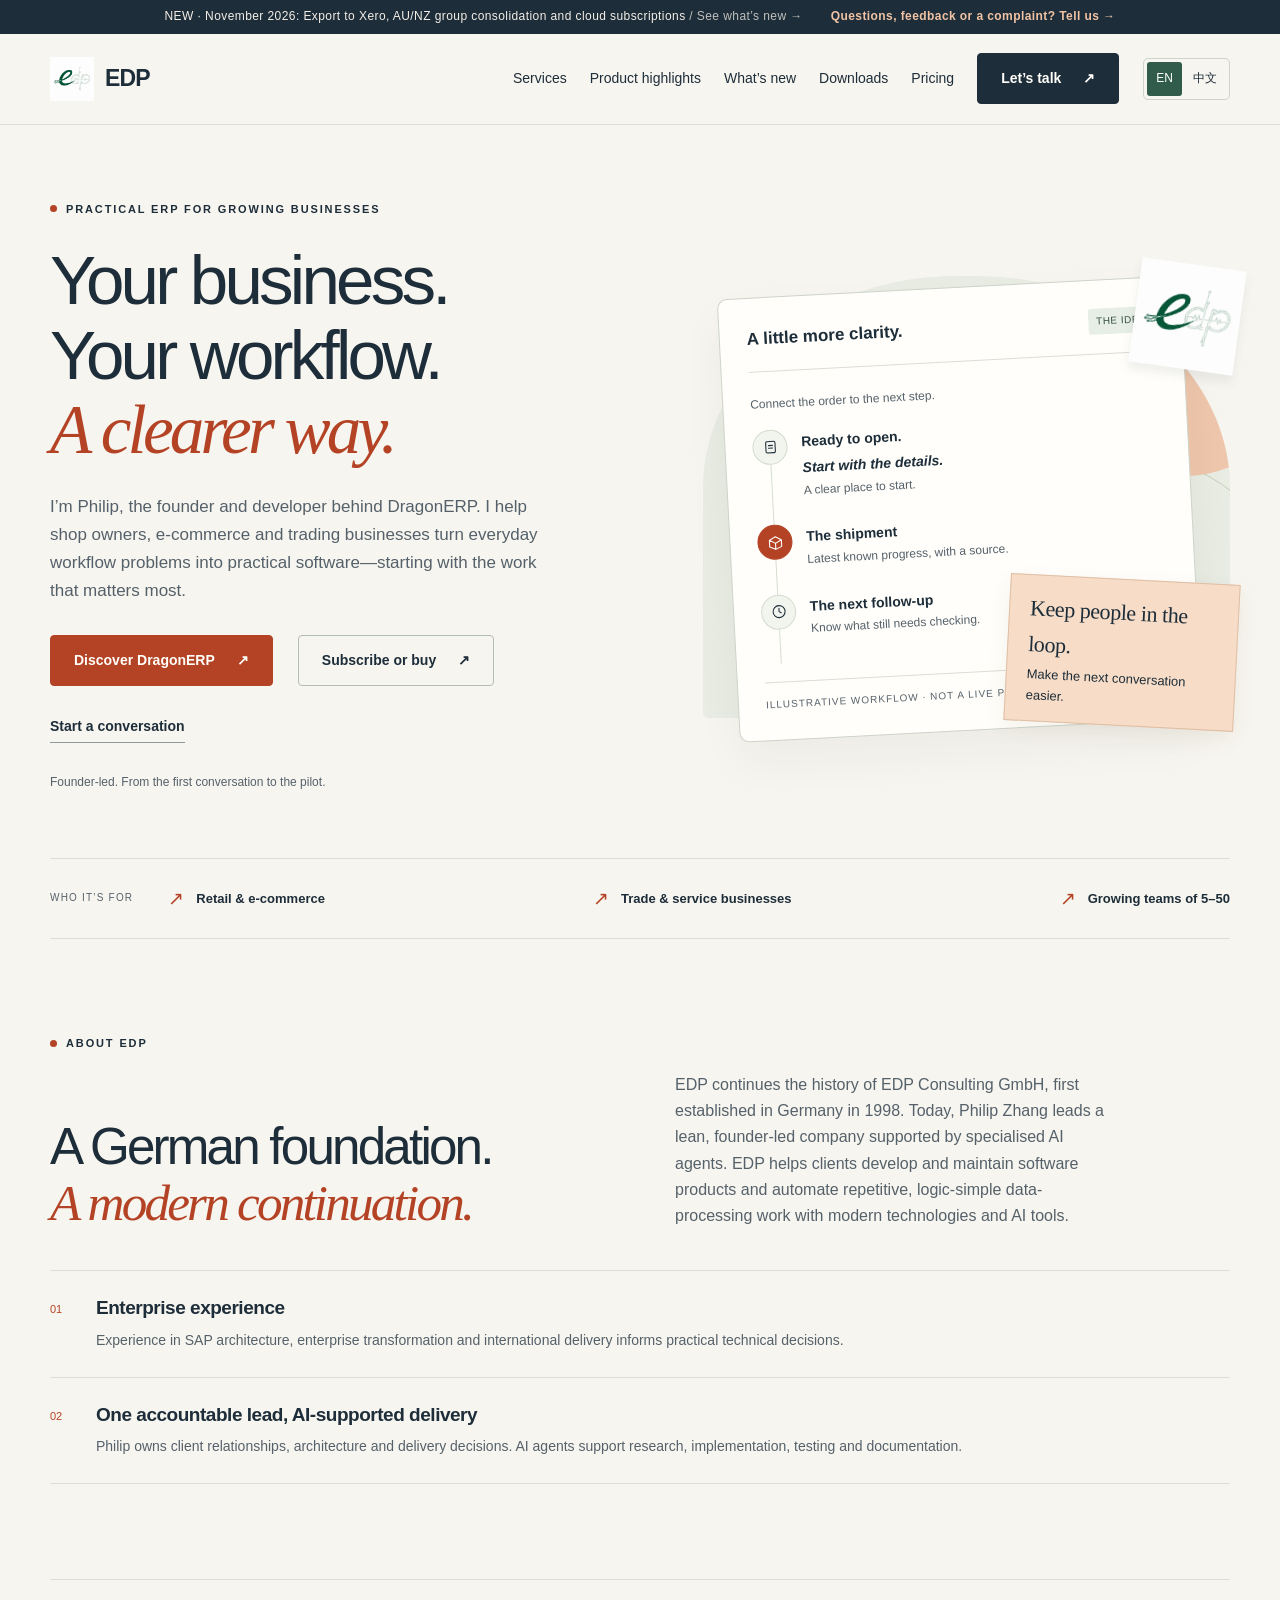
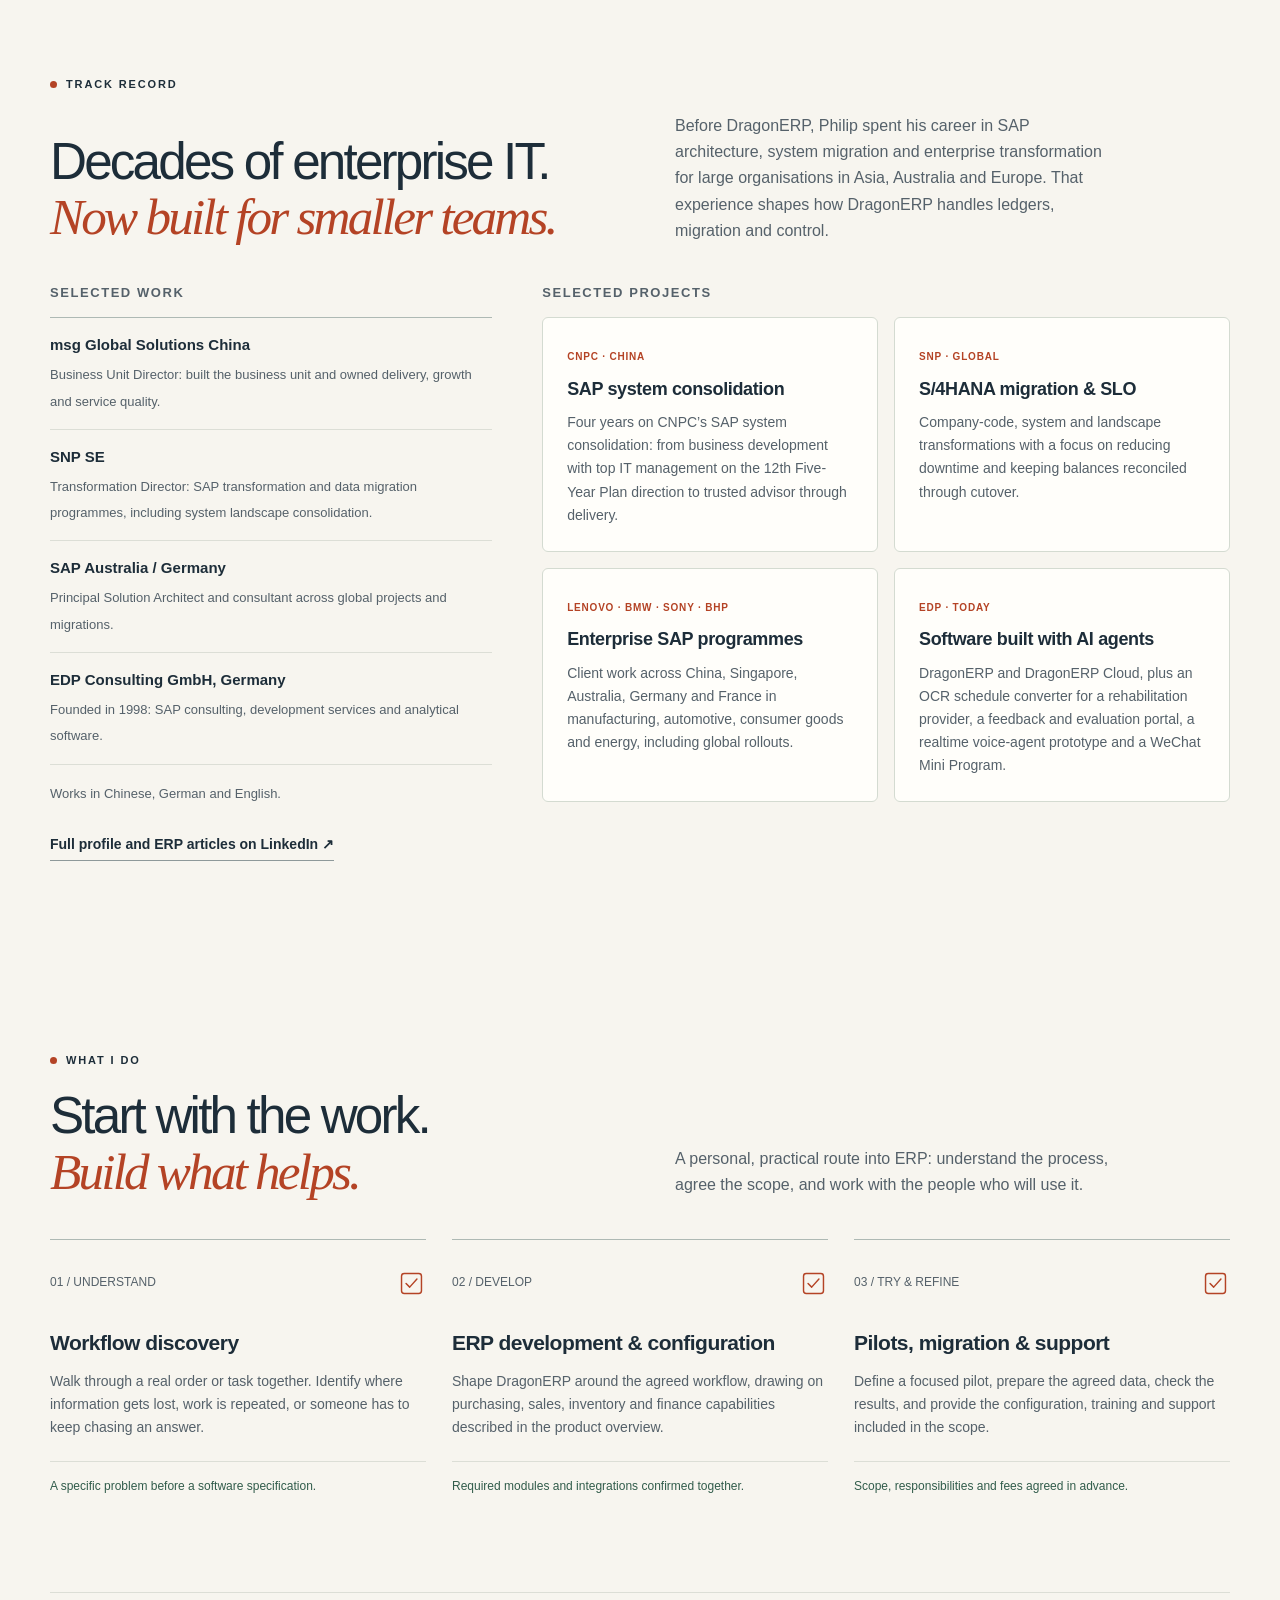
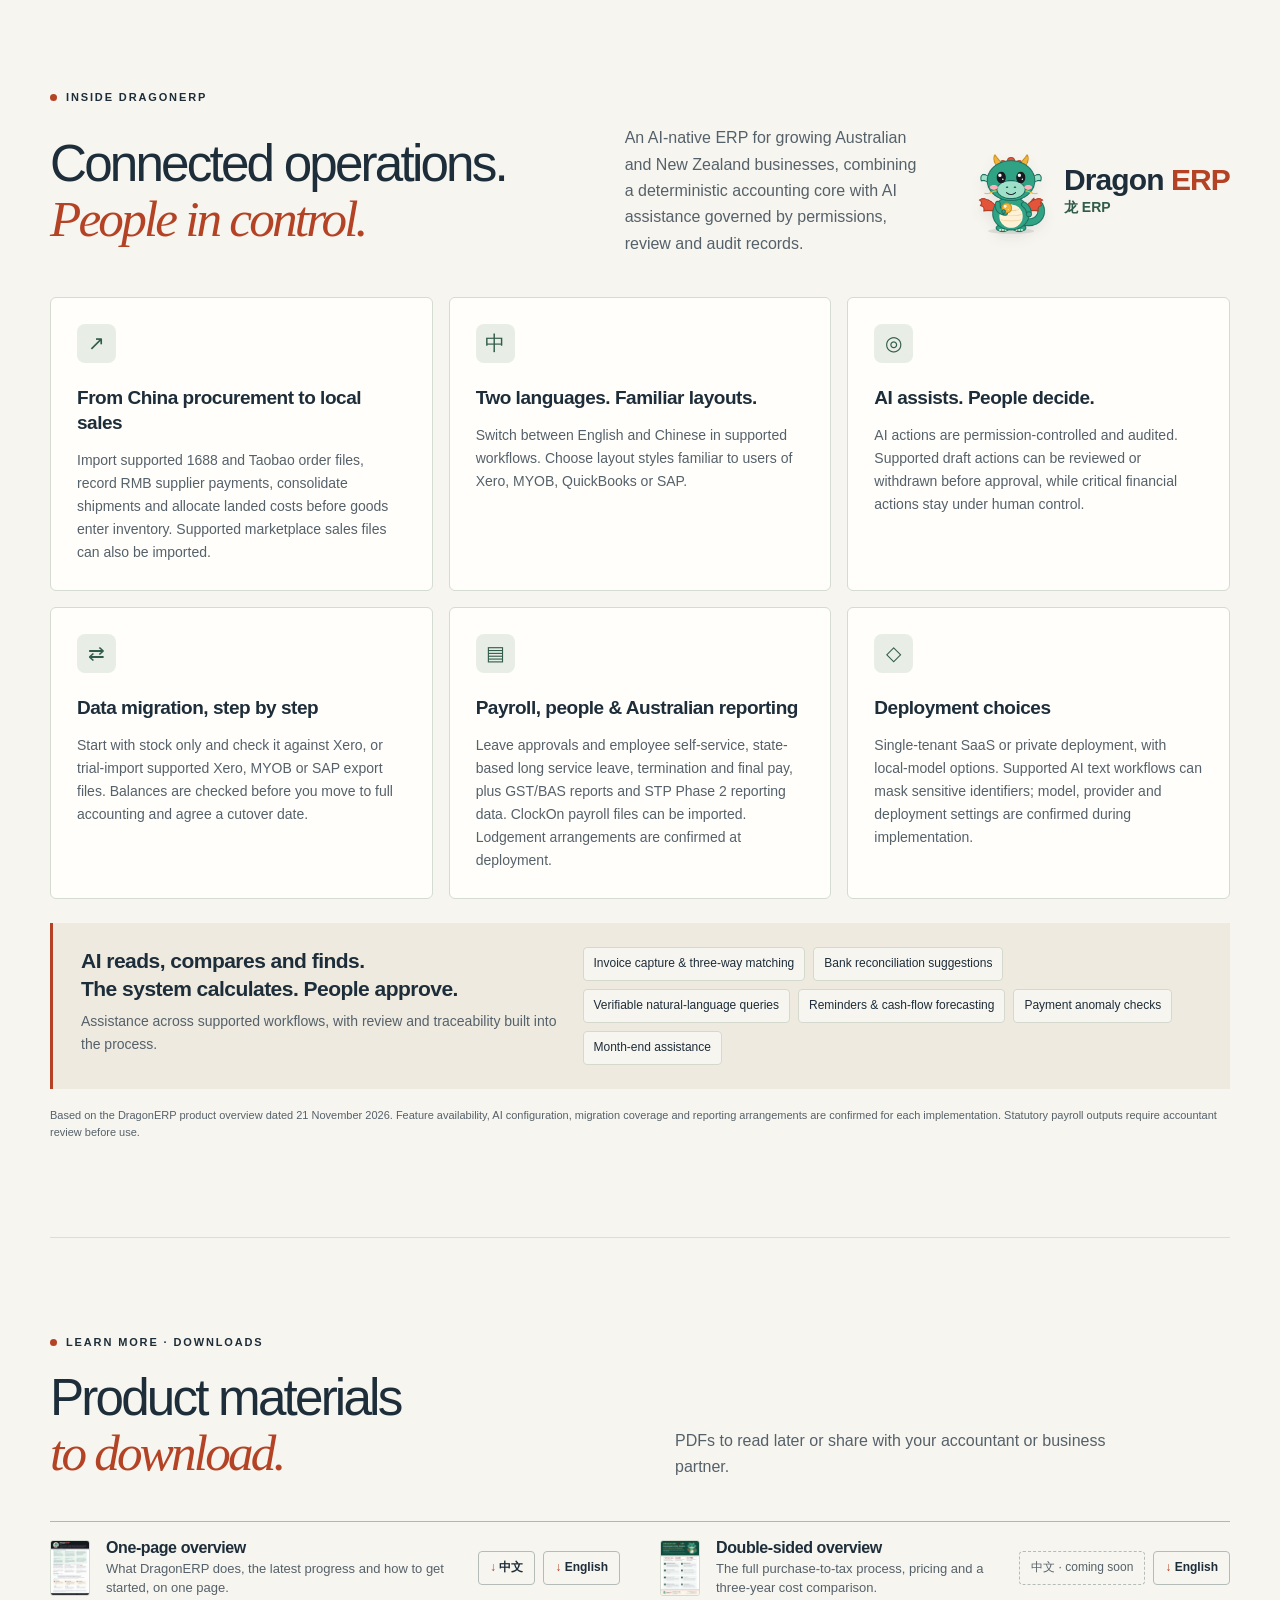
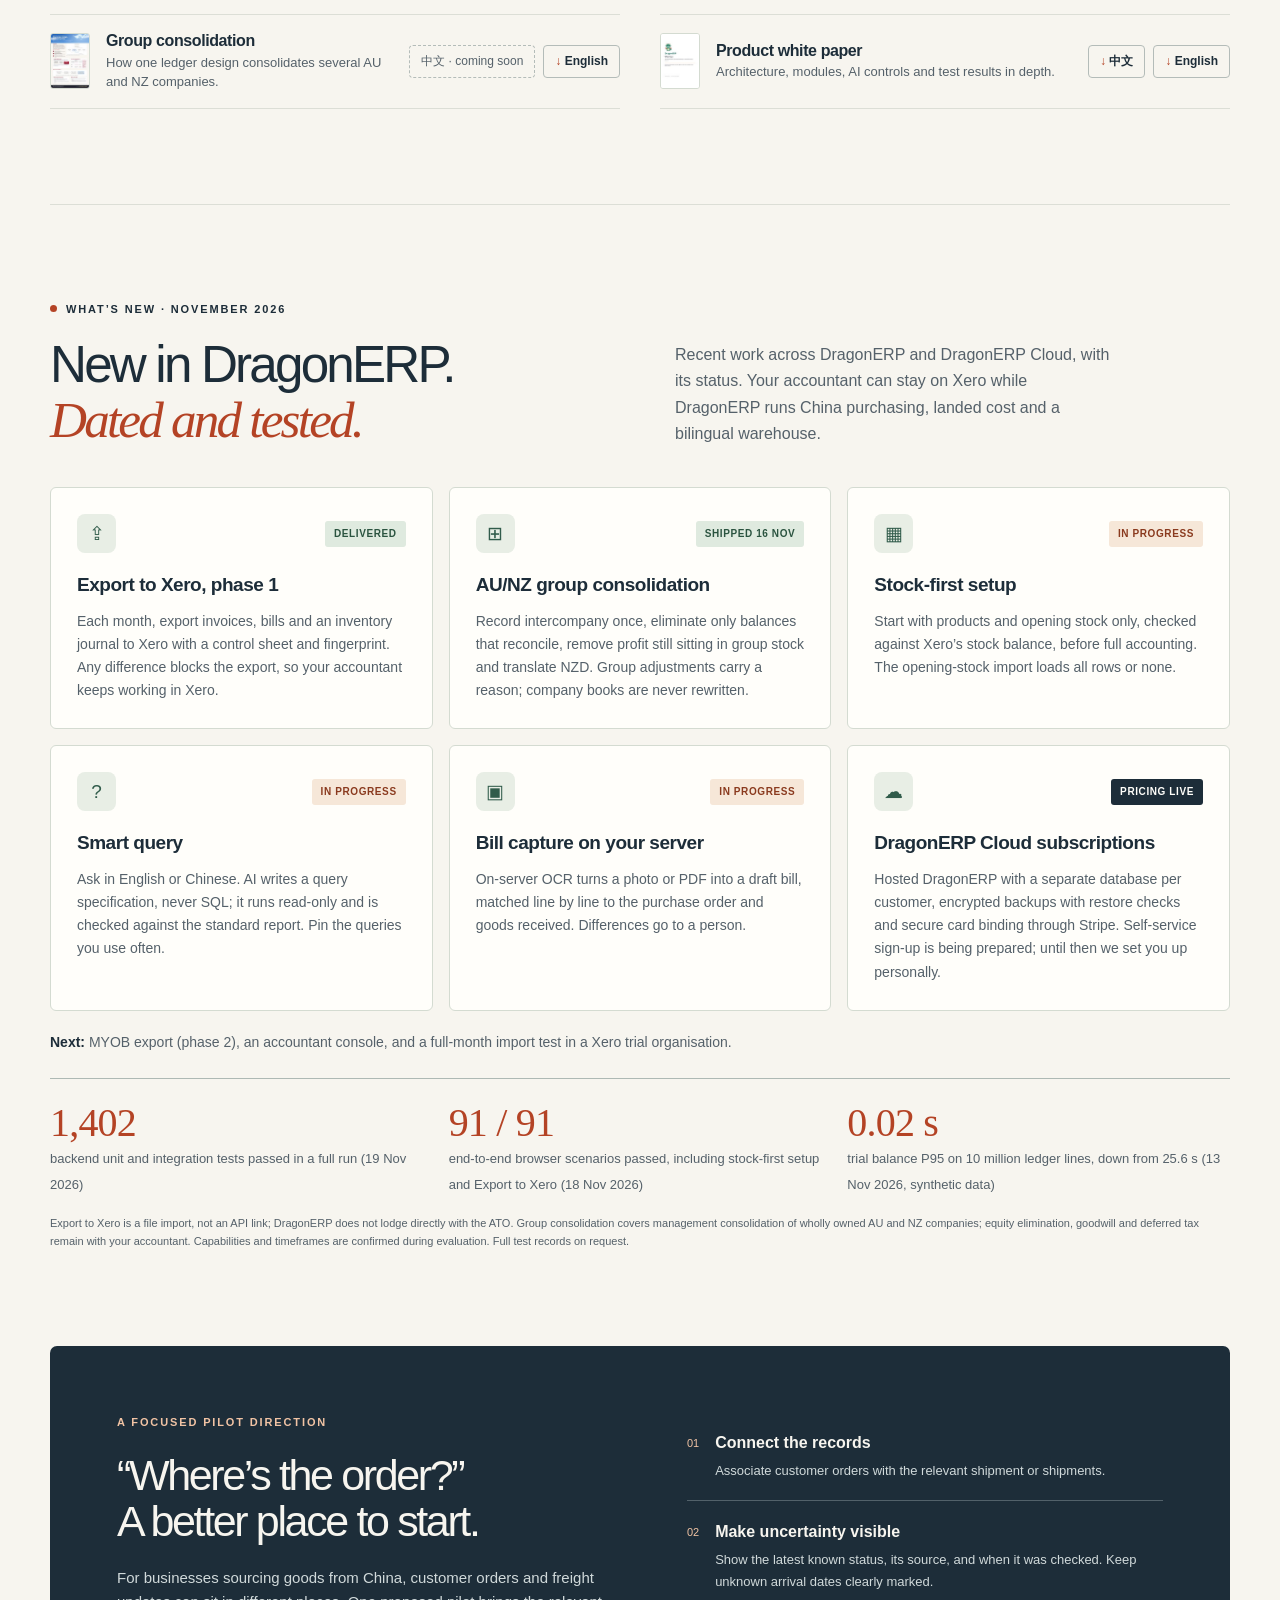
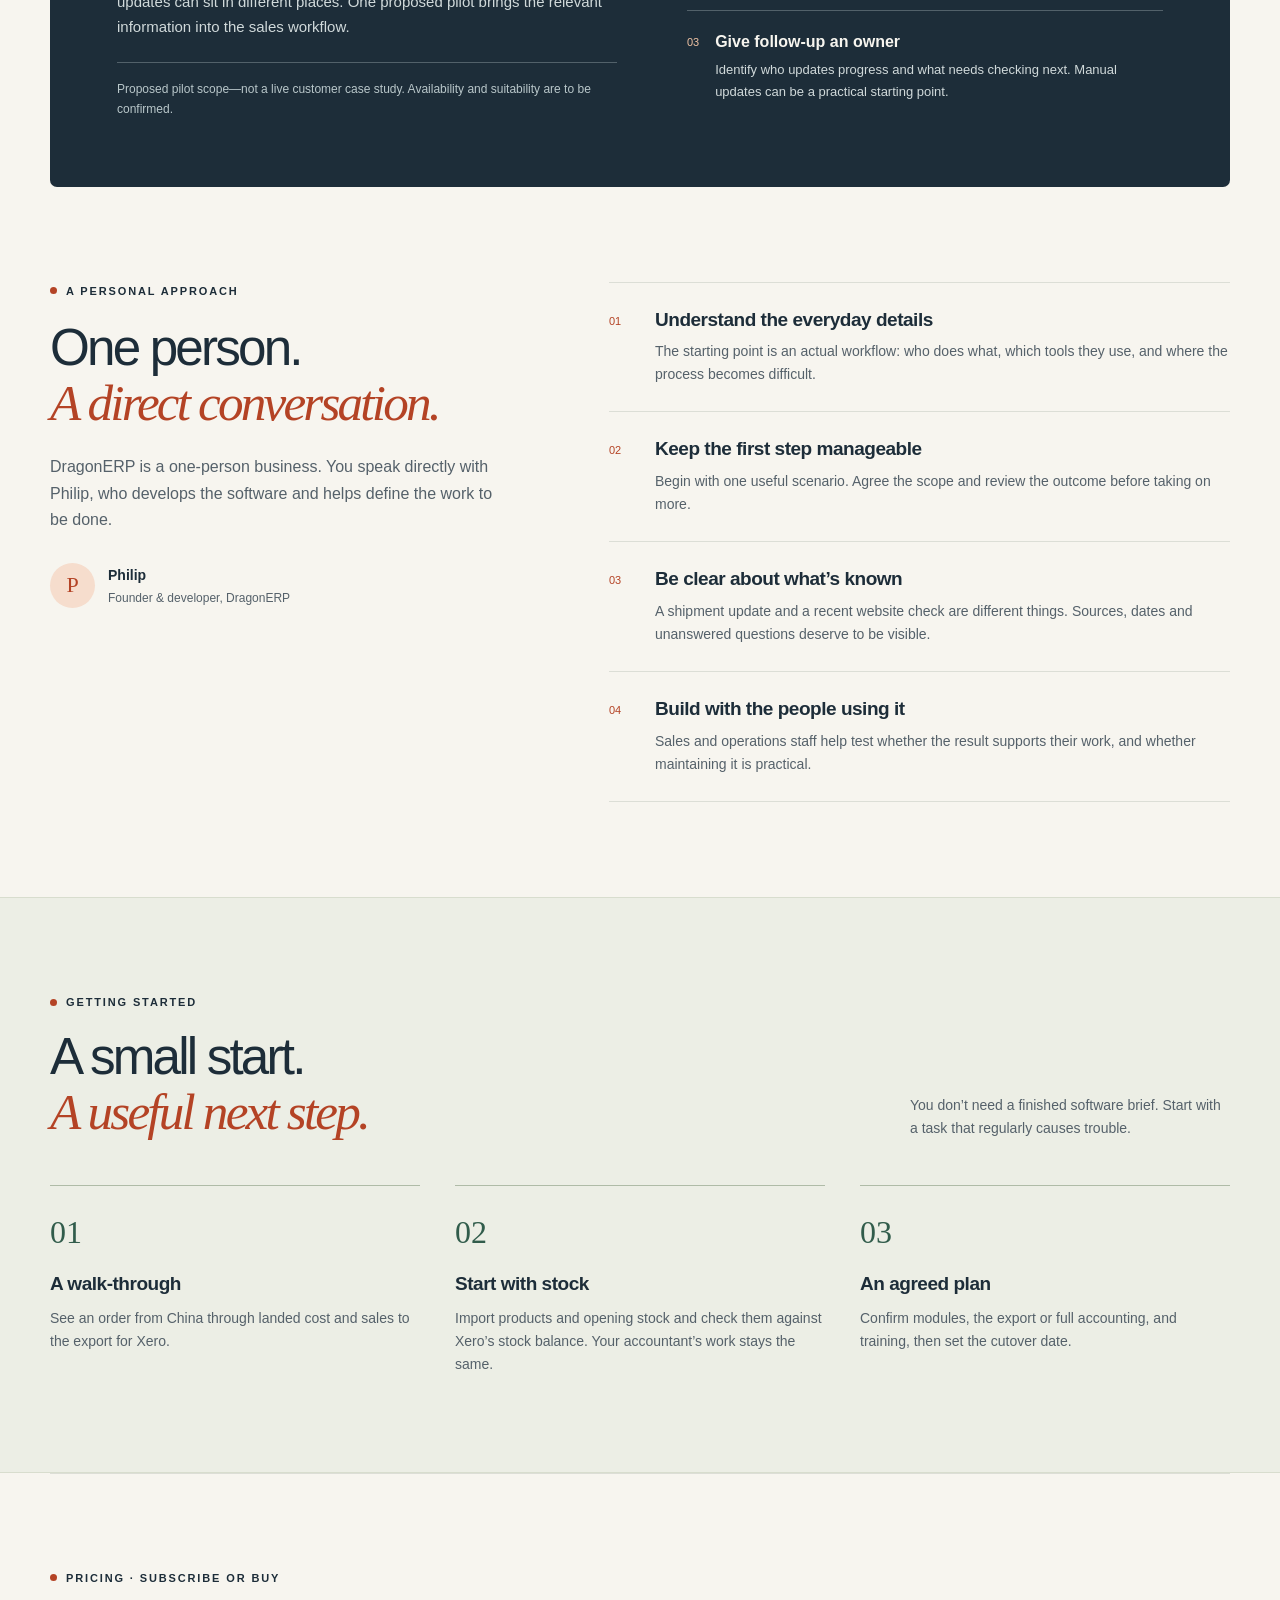
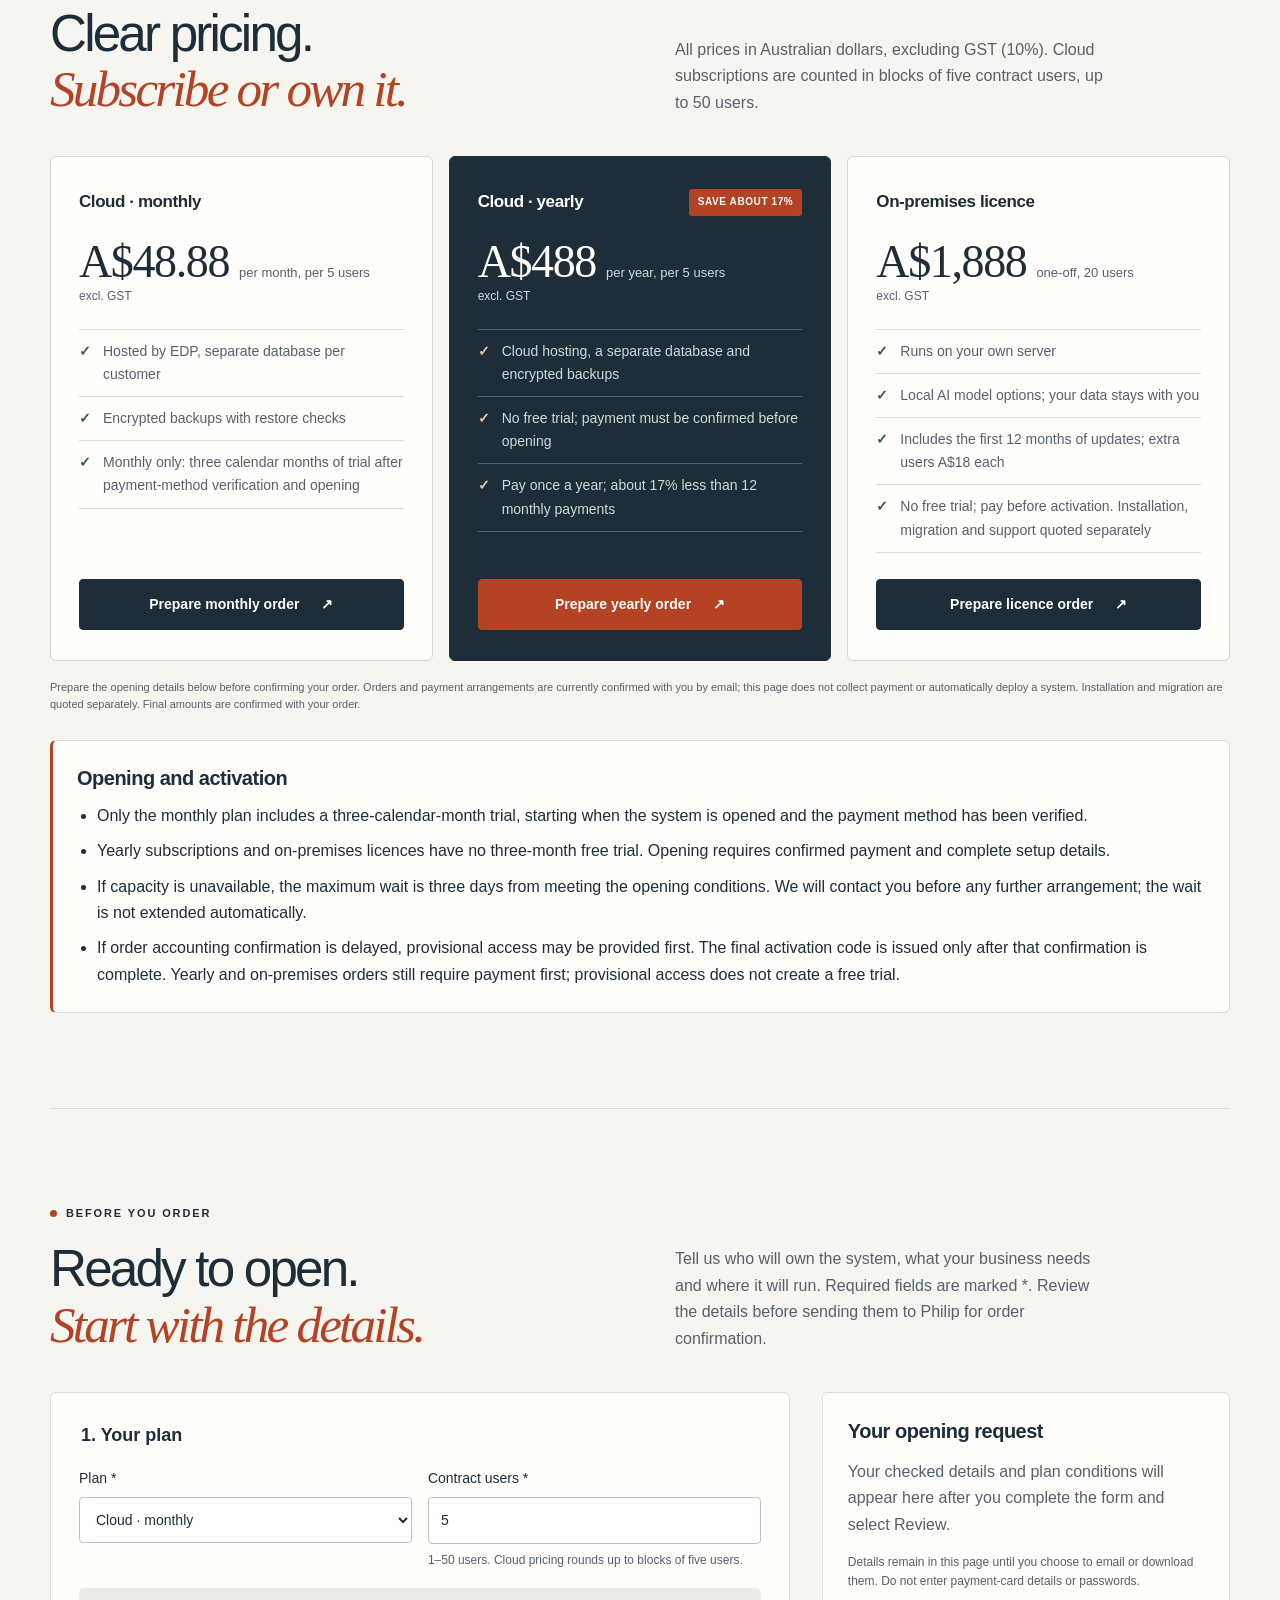
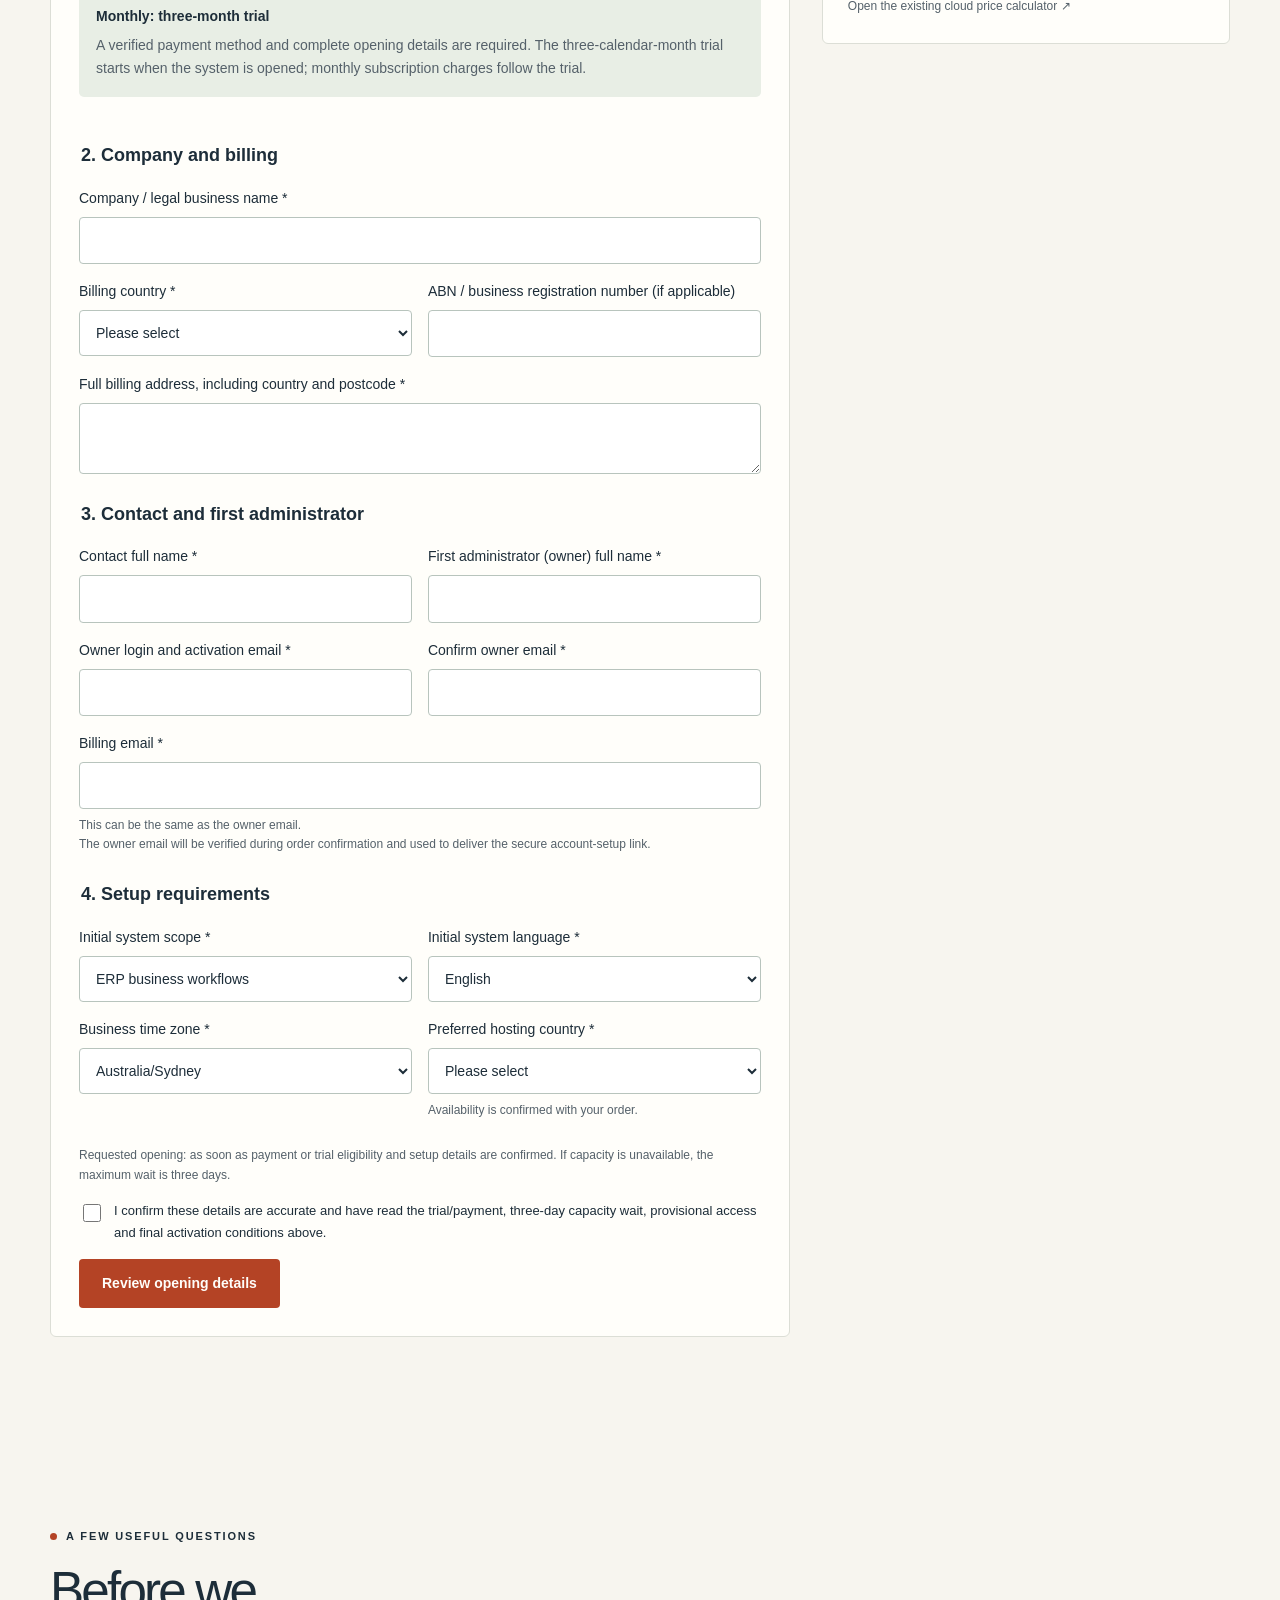
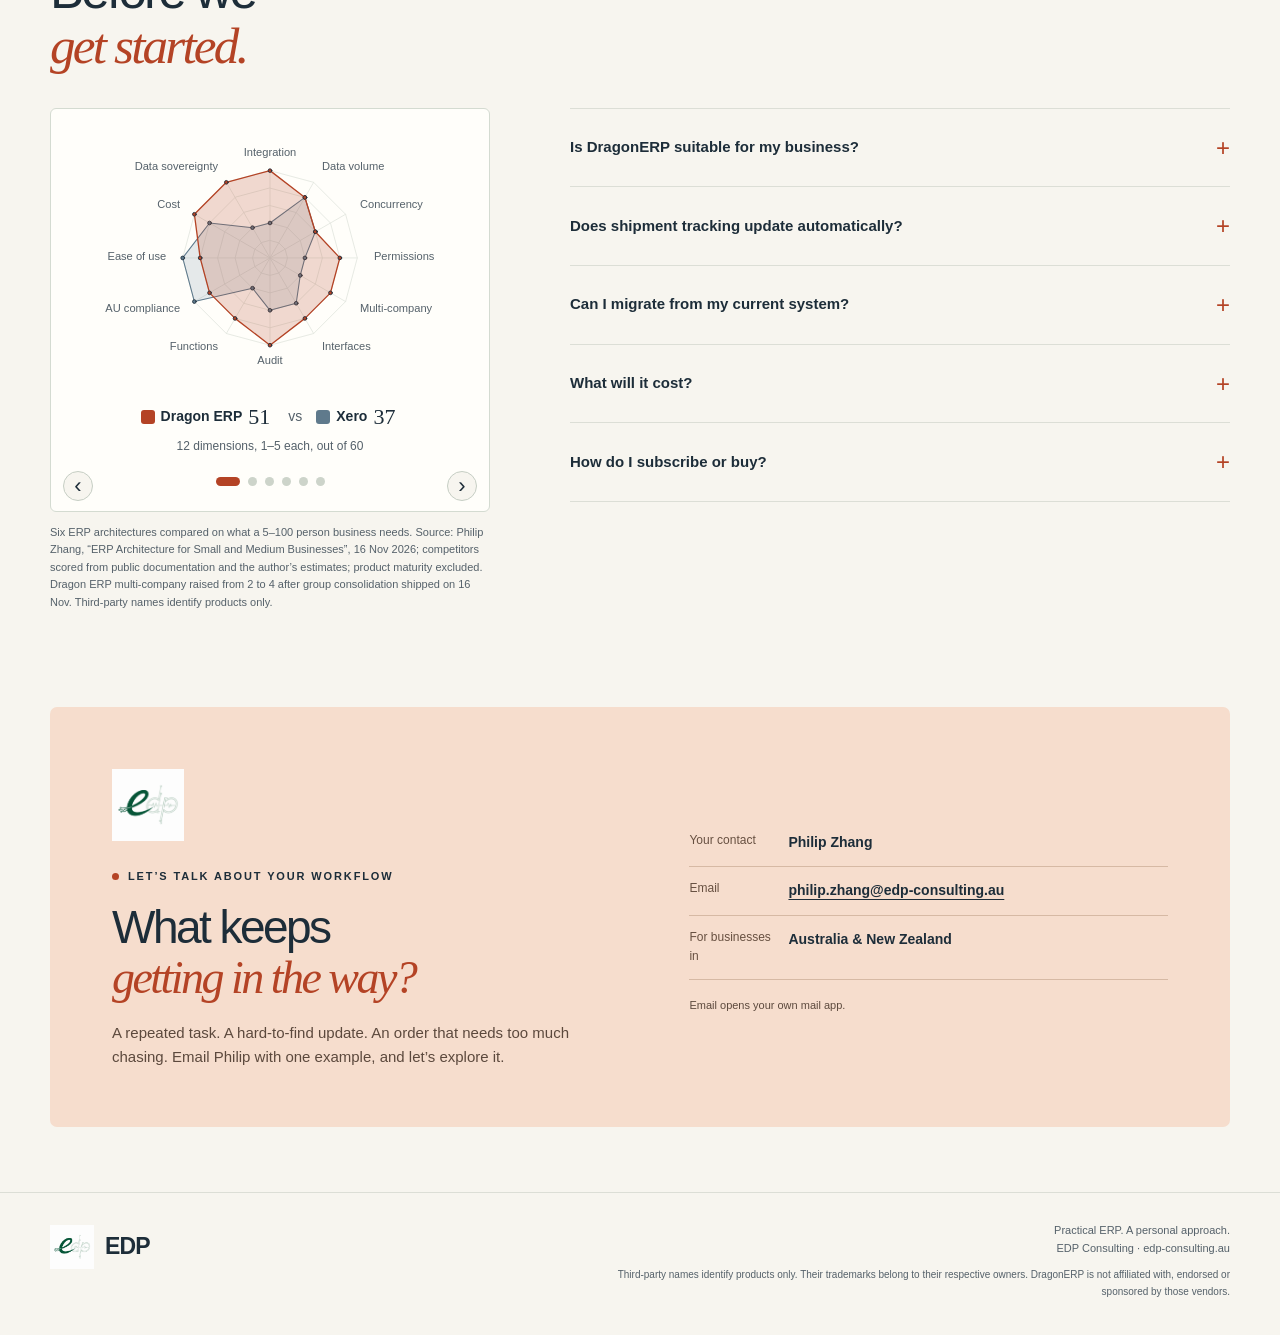
==== commit f8ac796e: "Clarify plan activation rules and collect opening details" ====
--- a/index.html
+++ b/index.html
@@ -7,4 +7,54 @@
 
   .brand img{width:44px;height:51px;object-fit:contain;flex-shrink:0}.nav-right{display:flex;align-items:center;gap:24px}.nav-links{gap:23px}.language-switch{display:flex;padding:3px;border:1px solid #ccd4cc;border-radius:5px;gap:2px;flex-shrink:0}.language-switch button{border:0;background:transparent;color:var(--ink);padding:6px 9px;border-radius:3px;cursor:pointer;font-size:12px;min-height:34px}.language-switch button[aria-pressed=true]{background:var(--green);color:white}.card-head .mini-logo{width:37px;height:43px;object-fit:contain}.card-head .card-wordmark{display:flex;gap:9px;align-items:center}.hero-mascot{position:absolute;right:-10px;top:0;width:105px;height:121px;object-fit:contain;transform:rotate(8deg);z-index:2;filter:drop-shadow(0 7px 5px #1d2d3912)}.workflow-card{margin-top:25px}.highlights{border-top:1px solid var(--line)}.product-grid{display:grid;grid-template-columns:repeat(3,1fr);gap:16px}.product-card{border:1px solid #d4dbd1;border-radius:6px;padding:26px;background:#fffefa}.product-card .feature-icon{width:39px;height:39px;display:grid;place-items:center;background:#e8eee5;border-radius:8px;color:var(--green);font-size:20px;margin-bottom:23px}.product-card h3{font-size:19px;margin-bottom:13px}.product-card p{font-size:14px}.ai-band{margin-top:24px;border-left:3px solid var(--orange);padding:24px 28px;background:#eeeae0;display:grid;grid-template-columns:1fr 1.3fr;gap:25px}.ai-band h3{font-size:21px}.ai-band p{font-size:14px;margin-top:8px}.ai-tools{display:flex;gap:8px;flex-wrap:wrap;align-content:center}.ai-tools span{padding:6px 10px;background:var(--paper);border:1px solid #d4d8cd;border-radius:4px;font-size:12px}.source-note{font-size:11px;color:var(--muted);margin-top:18px;line-height:1.6}.contact-logo{width:72px;height:83px;object-fit:contain;margin-bottom:12px}.contact dd a{overflow-wrap:anywhere;text-decoration:underline;text-underline-offset:4px}.footer-brand img{width:32px;height:37px}.footer-row{align-items:start}.footer-note{max-width:650px}.disclaimer{font-size:10px;margin-top:10px;max-width:680px}.focus{scroll-margin-top:25px}html[lang=zh-Hans] body{font-family:'Microsoft YaHei','PingFang SC','Segoe UI',sans-serif}html[lang=zh-Hans] h1{font-size:clamp(43px,4.9vw,65px);letter-spacing:-.025em;line-height:1.25}html[lang=zh-Hans] h2{letter-spacing:-.025em;line-height:1.23}html[lang=zh-Hans] h1 em,html[lang=zh-Hans] h2 em{font-family:inherit;font-style:normal}html[lang=zh-Hans] .eyebrow{letter-spacing:.1em}html[lang=zh-Hans] .hero-copy>p{line-height:1.9}html[lang=zh-Hans] .float-note strong{font-family:inherit;font-size:20px}html[lang=zh-Hans] .hero{gap:50px}
   @media(max-width:1080px){.nav-right{gap:15px}.nav-links{gap:15px}.nav-links .button{padding:11px 15px}.brand{font-size:21px}.product-card{padding:23px}}@media(max-width:900px) and (min-width:761px){.nav-links>a:not(.button){display:none}.hero-mascot{width:85px;right:-5px;top:4px}}@media(max-width:760px){.nav-right{gap:9px}.brand{font-size:20px;gap:7px}.brand img{width:34px;height:40px}.language-switch button{padding:5px 7px}.menu{font-size:12px;padding:6px 9px;min-height:42px}.nav{gap:10px}.nav-links.open{display:flex}.nav-links>a:not(.button){display:block}.hero-mascot{right:0;top:-1px;width:85px;height:98px}.product-grid{grid-template-columns:1fr;gap:14px}.product-card{padding:23px}.product-card .feature-icon{float:left;margin:0 15px 8px 0;width:34px;height:34px}.product-card h3{min-height:34px;display:flex;align-items:center;margin-bottom:12px}.product-card p{clear:both}.ai-band{grid-template-columns:1fr;padding:23px;gap:15px}.section-heading p{max-width:none}.footer-note{max-width:none}.source-note{font-size:11px}html[lang=zh-Hans] h1{font-size:46px}html[lang=zh-Hans] .hero{gap:28px}html[lang=zh-Hans] h2{font-size:35px}}@media(max-width:380px){.brand{font-size:18px;gap:5px}.brand img{width:29px;height:34px}.language-switch button{font-size:11px;padding:5px 6px}.nav-right{gap:6px}.menu{padding:6px}.nav{gap:6px}.hero-mascot{width:75px;height:86px}html[lang=zh-Hans] h1{font-size:40px}}
-a.draft{display:block}a.draft:hover{text-decoration:underline;text-underline-offset:3px}.whats-new{border-top:1px solid var(--line)}.news-grid{display:grid;grid-template-columns:repeat(3,1fr);gap:16px}.news-card{border:1px solid #d4dbd1;border-radius:6px;padding:26px;background:#fffefa}.news-top{display:flex;align-items:center;justify-content:space-between;gap:10px;margin-bottom:20px}.news-card .feature-icon{width:39px;height:39px;display:grid;place-items:center;background:#e8eee5;border-radius:8px;color:var(--green);font-size:19px}.news-card h3{font-size:19px;margin-bottom:12px}.news-card p{font-size:14px}.status{font-size:10px;letter-spacing:.06em;text-transform:uppercase;font-weight:700;padding:5px 9px;border-radius:3px;white-space:nowrap}.status.done{background:#dfeadf;color:#2b5440}.status.progress{background:#f6e7d8;color:#8a3a1e}.status.cloud{background:#1d2d39;color:#fffefa}.news-next{font-size:14px;margin-top:20px}.news-next strong{color:var(--ink)}.proof-strip{display:grid;grid-template-columns:repeat(3,1fr);gap:16px;margin-top:24px;border-top:1px solid #aeb9b4;padding-top:22px}.proof-strip strong{display:block;font-family:var(--serif);font-weight:400;font-size:40px;color:var(--orange);letter-spacing:-.02em;line-height:1.1}.proof-strip span{font-size:13px;color:var(--muted)}.pricing{border-top:1px solid var(--line)}.plan-grid{display:grid;grid-template-columns:repeat(3,1fr);gap:16px;align-items:stretch}.plan-card{border:1px solid #d4dbd1;border-radius:6px;padding:30px 28px;background:#fffefa;display:flex;flex-direction:column}.plan-head{display:flex;justify-content:space-between;align-items:center;gap:10px;min-height:30px}.plan-head h3{font-size:17px}.plan-badge{font-size:10px;letter-spacing:.06em;text-transform:uppercase;font-weight:700;padding:5px 9px;border-radius:3px;background:var(--orange);color:#fffefa;white-space:nowrap}.plan-price{margin:22px 0 2px;display:flex;align-items:baseline;gap:10px;flex-wrap:wrap}.plan-price strong{font-family:var(--serif);font-weight:400;font-size:46px;letter-spacing:-.03em;color:var(--ink);line-height:1}.plan-price span{font-size:13px}.plan-tax{font-size:12px}.plan-card ul{list-style:none;padding:0;margin:22px 0 26px;border-top:1px solid var(--line);flex:1}.plan-card li{font-size:14px;color:var(--muted);padding:10px 0 10px 24px;border-bottom:1px solid var(--line);position:relative}.plan-card li:before{content:"✓";position:absolute;left:0;color:var(--green);font-weight:700}.plan-card .button{width:100%}.plan-card.featured{background:var(--ink);border-color:var(--ink)}.plan-card.featured h3,.plan-card.featured .plan-price strong{color:#fffefa}.plan-card.featured p,.plan-card.featured .plan-price span,.plan-card.featured li{color:#d0d9da}.plan-card.featured ul,.plan-card.featured li{border-color:#52616a}.plan-card.featured li:before{color:#f1c3a4}.dragon-lockup{display:flex;align-items:center;gap:14px}.hl-head{align-items:center}.hl-head{gap:44px}.hl-a{grid-template-columns:1.4fr auto 1fr}.hl-a .dragon-lockup{justify-self:center}.hl-a>p{justify-self:end;text-align:right}.hl-b{grid-template-columns:1.75fr 1fr auto}.hl-b .dragon-lockup{justify-self:end}@media(max-width:1000px){.hl-a,.hl-b{grid-template-columns:1fr auto}.hl-a>p,.hl-b>p{grid-column:1/-1;justify-self:start;text-align:left}.hl-b .dragon-lockup{grid-row:1;grid-column:2}}@media(max-width:760px){.hl-a,.hl-b{grid-template-columns:1fr}.hl-a .dragon-lockup,.hl-b .dragon-lockup{justify-self:start;grid-column:1;grid-row:auto}}.dragon-lockup img{width:78px;height:90px;object-fit:contain;filter:drop-shadow(0 6px 6px #1d2d3914)}.dragon-lockup strong{display:block;font-size:30px;letter-spacing:-.03em;line-height:1.1}.dragon-lockup strong em{font-style:normal;color:var(--orange)}.dragon-cn{display:block;font-size:14px;color:var(--green);font-weight:600}.downloads{border-top:1px solid var(--line)}.dl-list{display:grid;grid-template-columns:1fr 1fr;gap:0 40px;border-top:1px solid #aeb9b4}.dl-item{display:grid;grid-template-columns:40px 1fr auto;gap:16px;align-items:center;padding:16px 0;border-bottom:1px solid var(--line)}.dl-thumb{width:40px;height:56px;object-fit:cover;object-position:top;border:1px solid #d4dbd1;border-radius:3px;background:#fffefa}.dl-item h3{font-size:16px;margin-bottom:2px}.dl-meta{font-size:13px;line-height:1.45}.dl-links{display:flex;gap:8px}.dl-link{font-size:12px;font-weight:600;padding:6px 11px;border:1px solid #b4bcb9;border-radius:4px;white-space:nowrap}.dl-link:before{content:"↓ ";color:var(--orange)}a.dl-link:hover{border-color:var(--ink);background:#fffefa}.dl-link.soon{color:var(--muted);border-style:dashed;font-weight:400}.dl-link.soon:before{content:""}@media(max-width:1000px){.dl-list{grid-template-columns:1fr}}@media(max-width:760px){.dl-item{grid-template-columns:40px 1fr}.dl-links{grid-column:2}.dragon-lockup strong{font-size:26px}.dragon-lockup img{width:62px;height:72px}}.topbar{display:flex;justify-content:center;align-items:center;gap:28px;flex-wrap:wrap}.topbar a:hover{text-decoration:underline;text-underline-offset:3px}.topbar-feedback{color:#f1c3a4;font-weight:600;white-space:nowrap}.fb-dialog{width:min(620px,calc(100% - 32px));max-height:calc(100dvh - 40px);overflow:auto;border:0;border-radius:8px;padding:32px;background:var(--paper);color:var(--ink);box-shadow:0 30px 80px #1d2d3940}.fb-dialog::backdrop{background:#1d2d3999}.fb-close{position:absolute;top:12px;right:14px;border:0;background:none;font-size:28px;line-height:1;cursor:pointer;color:var(--muted)}.fb-close:hover{color:var(--ink)}.fb-head h2{font-size:32px;margin:12px 0 10px}.fb-head p{font-size:14px;margin-bottom:20px}.fb-form{display:grid;gap:16px}.fb-row{display:grid;grid-template-columns:1fr 1fr;gap:16px}.fb-form label{display:grid;gap:6px;font-size:13px;font-weight:600}.fb-form select,.fb-form textarea,.fb-form input{font:inherit;font-size:14px;font-weight:400;color:var(--ink);background:var(--paper);border:1px solid #c6cec4;border-radius:4px;padding:10px 12px;width:100%}.fb-form textarea{resize:vertical;min-height:120px}.fb-form select:focus,.fb-form textarea:focus,.fb-form input:focus{outline:3px solid var(--peach);border-color:var(--orange)}.fb-form small{font-weight:400;font-size:12px;color:var(--muted)}.fb-form .button{justify-self:start;cursor:pointer}.fb-error{color:var(--orange)!important;font-size:13px}.fb-note{font-size:12px}.fb-note a{text-decoration:underline;text-underline-offset:3px}@media(max-width:760px){.fb-dialog{padding:24px 18px}.fb-head h2{font-size:27px}}@media(max-width:760px){.fb-row{grid-template-columns:1fr}.topbar{gap:4px 16px}.topbar-feedback{font-size:11px}}.compare{border-top:1px solid var(--line)}.cmp-carousel{position:relative;background:#fffefa;border:1px solid #d4dbd1;border-radius:6px;padding:14px 10px 14px;margin-top:30px}.cmp-stage{display:grid;cursor:pointer}.cmp-slide{grid-area:1/1;margin:0;opacity:0;visibility:hidden;transition:opacity .6s,visibility .6s}.cmp-slide.active{opacity:1;visibility:visible}.cmp-slide svg{display:block;width:100%;max-width:760px;height:auto;margin:auto}.cmp-slide svg text{font-size:21px;fill:#55616a;stroke:none;font-family:inherit}.cmp-slide .ring{fill:none;stroke:#e3e6df}.cmp-slide .axis{stroke:#e3e6df}.cmp-slide .other{fill:#7f97a833;stroke:#5f7a8c;stroke-width:2}.cmp-slide .other-dot{fill:#5f7a8c}.cmp-slide .dragon{fill:#b4432533;stroke:var(--orange);stroke-width:2.5}.cmp-slide .dragon-dot{fill:var(--orange)}.cmp-slide figcaption{text-align:center;margin-top:6px}.cmp-vs{display:inline-flex;align-items:center;gap:6px;flex-wrap:wrap;justify-content:center;font-size:14px;font-weight:600}.cmp-vs strong{font-family:var(--serif);font-weight:400;font-size:22px;margin-right:4px}.cmp-sep{color:var(--muted);font-weight:400;margin:0 8px}.key{width:14px;height:14px;border-radius:3px;display:inline-block}.key.dragon{background:var(--orange)}.key.other{background:#5f7a8c}.cmp-note{display:block;font-size:12px;color:var(--muted);margin-top:2px}.cmp-nav{position:absolute;top:auto;bottom:10px;width:30px;height:30px;font-size:18px;border-radius:50%;border:1px solid #c6cec4;background:var(--paper);font-size:22px;line-height:1;cursor:pointer;color:var(--ink)}.cmp-nav.prev{left:12px}.cmp-nav.next{right:12px}.cmp-source{margin-top:12px}.cmp-nav:hover{border-color:var(--ink)}.cmp-dots{display:flex;justify-content:center;align-items:center;gap:8px;margin-top:10px;min-height:30px}.cmp-dot{width:9px;height:9px;border-radius:50%;border:0;padding:0;background:#cdd4ca;cursor:pointer}.cmp-dot.active{background:var(--orange);width:24px;border-radius:5px}@media(max-width:760px){.cmp-carousel{padding:12px 4px 12px}.cmp-slide svg text{font-size:24px}}@media(prefers-reduced-motion:reduce){.cmp-slide{transition:none}}.faq-layout{row-gap:0;align-items:start}.faq-layout>div:first-child{display:contents}.faq-layout>div:first-child>.eyebrow,#faq-title{grid-column:1/-1}#faq-title{margin-bottom:34px}.faq-layout .cmp-carousel{grid-column:1;margin-top:0}.faq-layout .cmp-source{grid-column:1}.faq-layout>.faq{grid-column:2;grid-row:3/span 2}@media(max-width:760px){.faq-layout>.faq{grid-column:1;grid-row:auto;margin-top:30px}}.experience{border-top:1px solid var(--line)}.xp-layout{display:grid;grid-template-columns:.9fr 1.4fr;gap:50px}.xp-layout h3{font-size:13px;text-transform:uppercase;letter-spacing:.12em;color:var(--muted);font-weight:700;margin-bottom:16px}.xp-roles ul{list-style:none;margin:0;padding:0;border-top:1px solid #aeb9b4}.xp-roles li{padding:15px 0;border-bottom:1px solid var(--line)}.xp-roles li strong{display:block;font-size:15px;margin-bottom:3px}.xp-roles li span{font-size:13px;color:var(--muted)}.xp-langs{font-size:13px;margin-top:18px}.xp-grid{display:grid;grid-template-columns:1fr 1fr;gap:16px}.xp-card{border:1px solid #d4dbd1;border-radius:6px;padding:24px;background:#fffefa}.xp-client{display:inline-block;font-size:10px;letter-spacing:.08em;text-transform:uppercase;font-weight:700;color:var(--orange);margin-bottom:12px}.xp-card h3{font-size:18px;text-transform:none;letter-spacing:-.02em;color:var(--ink);font-weight:600;margin-bottom:10px}.xp-card p{font-size:14px}@media(max-width:1000px){.xp-layout{grid-template-columns:1fr;gap:35px}}@media(max-width:760px){.xp-grid{grid-template-columns:1fr}.xp-card{padding:22px}}.faq details p a{text-decoration:underline;text-underline-offset:3px}@media(max-width:1000px){.news-grid,.plan-grid{grid-template-columns:1fr 1fr}}@media(max-width:760px){.news-grid,.plan-grid,.proof-strip{grid-template-columns:1fr}.news-card,.plan-card{padding:23px}.proof-strip strong{font-size:34px}.plan-price strong{font-size:40px}}</style></head><body><a data-i18n="skip" class="skip" href="#main">Skip to content</a><div class="draft topbar"><a data-i18n="draft" class="topbar-news" href="#whats-new">NEW · November 2026: Export to Xero, AU/NZ group consolidation and cloud subscriptions <span>/ See what’s new →</span></a><a data-i18n="feedbackTop" class="topbar-feedback" href="#feedback">Questions, feedback or a complaint? Tell us →</a></div><header><div class="wrap nav"><a class="brand" href="#" aria-label="EDP"><img src="assets/edp-logo.png" alt="EDP" width="44" height="51"><span>EDP</span></a><div class="nav-right"><nav class="nav-links" id="navigation" aria-label="Main navigation"><a data-i18n="navServices" href="#services">Services</a><a data-i18n="navHighlights" href="#highlights">Product highlights</a><a data-i18n="navNew" href="#whats-new">What’s new</a><a data-i18n="navDownloads" href="#downloads">Downloads</a><a data-i18n="navPricing" href="#pricing">Pricing</a><a data-i18n="navContact" class="button" href="#contact">Let’s talk <span aria-hidden="true">↗</span></a></nav><div class="language-switch" role="group" aria-label="Language / 语言"><button type="button" data-lang="en" lang="en" aria-pressed="true">EN</button><button type="button" data-lang="zh" lang="zh-Hans" aria-pressed="false">中文</button></div><button data-i18n="menu" class="menu" type="button" aria-expanded="false" aria-controls="navigation">Menu</button></div></div></header><main id="main"><section class="wrap hero" aria-labelledby="hero-title"><div class="hero-copy"><div class="eyebrow"><span class="dot"></span><span data-i18n="heroEye" >Practical ERP for growing businesses</span></div><h1 data-i18n="heroTitle" id="hero-title">Your business.<br>Your workflow.<br><em>A clearer way.</em></h1><p data-i18n="heroIntro" >I’m Philip, the founder and developer behind DragonERP. I help shop owners, e-commerce and trading businesses turn everyday workflow problems into practical software—starting with the work that matters most.</p><div class="hero-actions"><a data-i18n="heroCTA" class="button orange" href="#highlights">Discover DragonERP <span aria-hidden="true">↗</span></a><a data-i18n="heroPricing" class="button light" href="#pricing">Subscribe or buy <span aria-hidden="true">↗</span></a><a data-i18n="heroContact" class="text-link" href="#contact">Start a conversation</a></div><div data-i18n="personalNote" class="personal-note">Founder-led. From the first conversation to the pilot.</div></div><div class="hero-art"><div class="art-field"></div><img class="hero-mascot" src="assets/edp-logo.png" alt="DragonERP dragon mascot" width="105" height="121"><div class="workflow-card"><div class="card-head"><div class="card-wordmark"><strong data-i18n="artTitle" >A little more clarity.</strong></div><span data-i18n="artTag" class="tag">The idea</span></div><p data-i18n="artLead" class="flow-title">Connect the order to the next step.</p><div class="flow-row "><div class="flow-icon"><svg viewBox="0 0 24 24" aria-hidden="true"><rect x="5" y="4" width="14" height="17" rx="2"/><path d="M9 10h6M9 14h6"/></svg></div><div><strong data-i18n="orderTitle" >The customer order</strong><small data-i18n="orderSub" >A clear place to start.</small></div></div><div class="flow-row active"><div class="flow-icon"><svg viewBox="0 0 24 24" aria-hidden="true"><path d="m3 8 9-5 9 5v10l-9 4-9-4V8Zm0 0 9 5 9-5M12 13v9"/></svg></div><div><strong data-i18n="shipmentTitle" >The shipment</strong><small data-i18n="shipmentSub" >Latest known progress, with a source.</small></div></div><div class="flow-row "><div class="flow-icon"><svg viewBox="0 0 24 24" aria-hidden="true"><circle cx="12" cy="12" r="9"/><path d="M12 7v5l3 2"/></svg></div><div><strong data-i18n="followupTitle" >The next follow-up</strong><small data-i18n="followupSub" >Know what still needs checking.</small></div></div><div data-i18n="artCaption" class="art-caption">Illustrative workflow · not a live product screen</div></div><div class="float-note"><strong data-i18n="floatTitle" >Keep people in the loop.</strong><span data-i18n="floatSub" >Make the next conversation easier.</span></div></div></section><div class="wrap audience-strip"><div data-i18n="audienceLabel" class="label">Who it’s for</div><div class="audience-items"><span data-i18n="audience1" >Retail & e-commerce</span><span data-i18n="audience2" >Trade & service businesses</span><span data-i18n="audience3" >Growing teams of 5–50</span></div></div><section class="wrap section company-intro" id="company" aria-labelledby="company-title"><div class="eyebrow"><span class="dot"></span><span data-i18n="companyEye">Company</span></div><div class="section-heading"><h2 data-i18n="companyTitle" id="company-title">A German foundation.<br><em>A modern continuation.</em></h2><p data-i18n="companyBody">EDP continues the history of EDP Consulting GmbH, first established in Germany in 1998. Today, Philip Zhang leads a lean, founder-led company supported by specialised AI agents. EDP helps clients develop and maintain software products and automate repetitive, logic-simple data-processing work with modern technologies and AI tools.</p></div><div class="principles"><article class="principle"><span class="index">01</span><div><h3 data-i18n="companyP1Title">Enterprise experience</h3><p data-i18n="companyP1Body">Experience in SAP architecture, enterprise transformation and international delivery informs practical technical decisions.</p></div></article><article class="principle"><span class="index">02</span><div><h3 data-i18n="companyP2Title">One accountable lead, AI-supported delivery</h3><p data-i18n="companyP2Body">Philip owns client relationships, architecture and delivery decisions. AI agents support research, implementation, testing and documentation.</p></div></article></div></section><section class="wrap section experience" id="experience" aria-labelledby="xp-title"><div class="eyebrow"><span class="dot"></span><span data-i18n="xpEye">Track record</span></div><div class="section-heading"><h2 data-i18n="xpTitle" id="xp-title">Decades of enterprise IT.<br><em>Now built for smaller teams.</em></h2><p data-i18n="xpIntro">Before DragonERP, Philip spent his career in SAP architecture, system migration and enterprise transformation for large organisations in Asia, Australia and Europe. That experience shapes how DragonERP handles ledgers, migration and control.</p></div><div class="xp-layout"><div class="xp-roles"><h3 data-i18n="xpRolesTitle">Selected work</h3><ul><li><strong>msg Global Solutions China</strong><span data-i18n="xpR0">Business Unit Director: built the business unit and owned delivery, growth and service quality.</span></li><li><strong>SNP SE</strong><span data-i18n="xpR1">Transformation Director: SAP transformation and data migration programmes, including system landscape consolidation.</span></li><li><strong>SAP Australia / Germany</strong><span data-i18n="xpR2">Principal Solution Architect and consultant across global projects and migrations.</span></li><li><strong>EDP Consulting GmbH, Germany</strong><span data-i18n="xpR3">Founded in 1998: SAP consulting, development services and analytical software.</span></li></ul><p data-i18n="xpLangs" class="xp-langs">Works in Chinese, German and English.</p><a class="text-link" href="https://www.linkedin.com/in/philip-zhang-9a59007/" target="_blank" rel="noopener" data-i18n="xpLink">Full profile and ERP articles on LinkedIn <span aria-hidden="true">↗</span></a></div><div class="xp-projects"><h3 data-i18n="xpProjectsTitle">Selected projects</h3><div class="xp-grid"><article class="xp-card"><span class="xp-client">CNPC · China</span><h3 data-i18n="xpP0Title">SAP system consolidation</h3><p data-i18n="xpP0Body">Four years on CNPC’s SAP system consolidation: from business development with top IT management on the 12th Five-Year Plan direction to trusted advisor through delivery.</p></article><article class="xp-card"><span class="xp-client">SNP · global</span><h3 data-i18n="xpP1Title">S/4HANA migration & SLO</h3><p data-i18n="xpP1Body">Company-code, system and landscape transformations with a focus on reducing downtime and keeping balances reconciled through cutover.</p></article><article class="xp-card"><span class="xp-client">Lenovo · BMW · SONY · BHP</span><h3 data-i18n="xpP2Title">Enterprise SAP programmes</h3><p data-i18n="xpP2Body">Client work across China, Singapore, Australia, Germany and France in manufacturing, automotive, consumer goods and energy, including global rollouts.</p></article><article class="xp-card"><span class="xp-client">EDP · today</span><h3 data-i18n="xpP3Title">Software built with AI agents</h3><p data-i18n="xpP3Body">DragonERP and DragonERP Cloud, plus an OCR schedule converter for a rehabilitation provider, a feedback and evaluation portal, a realtime voice-agent prototype and a WeChat Mini Program.</p></article></div></div></div></section><section class="wrap section" id="services" aria-labelledby="services-title"><div class="eyebrow"><span class="dot"></span><span data-i18n="servicesEye" >What I do</span></div><div class="section-heading"><h2 data-i18n="servicesTitle" id="services-title">Start with the work.<br><em>Build what helps.</em></h2><p data-i18n="servicesIntro" >A personal, practical route into ERP: understand the process, agree the scope, and work with the people who will use it.</p></div><div class="services"><article class="service"><div class="service-top"><span data-i18n="s0Num" class="service-number">01 / UNDERSTAND</span><svg viewBox="0 0 32 32" aria-hidden="true"><rect x="5" y="5" width="22" height="22" rx="3"/><path d="m10 16 4 4 8-9"/></svg></div><h3 data-i18n="s0Title" >Workflow discovery</h3><p data-i18n="s0Body" >Walk through a real order or task together. Identify where information gets lost, work is repeated, or someone has to keep chasing an answer.</p><div data-i18n="s0Detail" class="detail">A specific problem before a software specification.</div></article><article class="service"><div class="service-top"><span data-i18n="s1Num" class="service-number">02 / DEVELOP</span><svg viewBox="0 0 32 32" aria-hidden="true"><rect x="5" y="5" width="22" height="22" rx="3"/><path d="m10 16 4 4 8-9"/></svg></div><h3 data-i18n="s1Title" >ERP development & configuration</h3><p data-i18n="s1Body" >Shape DragonERP around the agreed workflow, drawing on purchasing, sales, inventory and finance capabilities described in the product overview.</p><div data-i18n="s1Detail" class="detail">Required modules and integrations confirmed together.</div></article><article class="service"><div class="service-top"><span data-i18n="s2Num" class="service-number">03 / TRY & REFINE</span><svg viewBox="0 0 32 32" aria-hidden="true"><rect x="5" y="5" width="22" height="22" rx="3"/><path d="m10 16 4 4 8-9"/></svg></div><h3 data-i18n="s2Title" >Pilots, migration & support</h3><p data-i18n="s2Body" >Define a focused pilot, prepare the agreed data, check the results, and provide the configuration, training and support included in the scope.</p><div data-i18n="s2Detail" class="detail">Scope, responsibilities and fees agreed in advance.</div></article></div></section><section class="wrap section highlights" id="highlights" aria-labelledby="highlights-title"><div class="eyebrow"><span class="dot"></span><span data-i18n="highlightsEye" >Inside DragonERP</span></div><div class="section-heading hl-head hl-b"><h2 data-i18n="highlightsTitle" id="highlights-title">Connected operations.<br><em>People in control.</em></h2><p data-i18n="highlightsIntro" >An AI-native ERP for growing Australian and New Zealand businesses, combining a deterministic accounting core with AI assistance governed by permissions, review and audit records.</p><div class="dragon-lockup"><img src="assets/dragonerp-logo.png" alt="DragonERP logo" width="78" height="90"><div><strong>Dragon <em>ERP</em></strong><span class="dragon-cn">龙 ERP</span></div></div></div><div class="product-grid"><article class="product-card"><div class="feature-icon" aria-hidden="true">↗</div><h3 data-i18n="f0Title" >From China procurement to local sales</h3><p data-i18n="f0Body" >Import supported 1688 and Taobao order files, record RMB supplier payments, consolidate shipments and allocate landed costs before goods enter inventory. Supported marketplace sales files can also be imported.</p></article><article class="product-card"><div class="feature-icon" aria-hidden="true">中</div><h3 data-i18n="f1Title" >Two languages. Familiar layouts.</h3><p data-i18n="f1Body" >Switch between English and Chinese in supported workflows. Choose layout styles familiar to users of Xero, MYOB, QuickBooks or SAP.</p></article><article class="product-card"><div class="feature-icon" aria-hidden="true">◎</div><h3 data-i18n="f2Title" >AI assists. People decide.</h3><p data-i18n="f2Body" >AI actions are permission-controlled and audited. Supported draft actions can be reviewed or withdrawn before approval, while critical financial actions stay under human control.</p></article><article class="product-card"><div class="feature-icon" aria-hidden="true">⇄</div><h3 data-i18n="f3Title" >Data migration, step by step</h3><p data-i18n="f3Body" >Start with stock only and check it against Xero, or trial-import supported Xero, MYOB or SAP export files. Balances are checked before you move to full accounting and agree a cutover date.</p></article><article class="product-card"><div class="feature-icon" aria-hidden="true">▤</div><h3 data-i18n="f4Title" >Payroll, people & Australian reporting</h3><p data-i18n="f4Body" >Leave approvals and employee self-service, state-based long service leave, termination and final pay, plus GST/BAS reports and STP Phase 2 reporting data. ClockOn payroll files can be imported. Lodgement arrangements are confirmed at deployment.</p></article><article class="product-card"><div class="feature-icon" aria-hidden="true">◇</div><h3 data-i18n="f5Title" >Deployment choices</h3><p data-i18n="f5Body" >Single-tenant SaaS or private deployment, with local-model options. Supported AI text workflows can mask sensitive identifiers; model, provider and deployment settings are confirmed during implementation.</p></article></div><div class="ai-band"><div><h3 data-i18n="aiTitle" >AI reads, compares and finds.<br>The system calculates. People approve.</h3><p data-i18n="aiBody" >Assistance across supported workflows, with review and traceability built into the process.</p></div><div class="ai-tools"><span data-i18n="ai0" >Invoice capture & three-way matching</span><span data-i18n="ai1" >Bank reconciliation suggestions</span><span data-i18n="ai2" >Verifiable natural-language queries</span><span data-i18n="ai3" >Reminders & cash-flow forecasting</span><span data-i18n="ai4" >Payment anomaly checks</span><span data-i18n="ai5" >Month-end assistance</span></div></div><p data-i18n="sourceNote" class="source-note">Based on the DragonERP product overview dated 21 November 2026. Feature availability, AI configuration, migration coverage and reporting arrangements are confirmed for each implementation. Statutory payroll outputs require accountant review before use.</p></section><section class="wrap section downloads" id="downloads" aria-labelledby="dl-title"><div class="eyebrow"><span class="dot"></span><span data-i18n="dlEye">Learn more · downloads</span></div><div class="section-heading"><h2 data-i18n="dlTitle" id="dl-title">Product materials<br><em>to download.</em></h2><p data-i18n="dlIntro">PDFs to read later or share with your accountant or business partner.</p></div><div class="dl-list"><article class="dl-item"><img class="dl-thumb" src="assets/materials/DragonERP-One-Pager-EN.jpg" alt="" loading="lazy" width="40" height="56"><div class="dl-text"><h3 data-i18n="dl0Title">One-page overview</h3><p data-i18n="dl0Meta" class="dl-meta">What DragonERP does, the latest progress and how to get started, on one page.</p></div><div class="dl-links"><a class="dl-link" href="downloads/DragonERP-One-Pager-ZH.pdf" download data-i18n="dlZh">中文</a><a class="dl-link" href="downloads/DragonERP-One-Pager-EN.pdf" download data-i18n="dlEn">English</a></div></article><article class="dl-item"><img class="dl-thumb" src="assets/materials/DragonERP-Double-sided-Overview-EN.jpg" alt="" loading="lazy" width="40" height="56"><div class="dl-text"><h3 data-i18n="dl1Title">Double-sided overview</h3><p data-i18n="dl1Meta" class="dl-meta">The full purchase-to-tax process, pricing and a three-year cost comparison.</p></div><div class="dl-links"><span class="dl-link soon" data-i18n="dlSoon">中文 · coming soon</span><a class="dl-link" href="downloads/DragonERP-Double-sided-Overview-EN.pdf" download data-i18n="dlEn">English</a></div></article><article class="dl-item"><img class="dl-thumb" src="assets/materials/DragonERP-Group-Consolidation-EN.jpg" alt="" loading="lazy" width="40" height="56"><div class="dl-text"><h3 data-i18n="dl2Title">Group consolidation</h3><p data-i18n="dl2Meta" class="dl-meta">How one ledger design consolidates several AU and NZ companies.</p></div><div class="dl-links"><span class="dl-link soon" data-i18n="dlSoon">中文 · coming soon</span><a class="dl-link" href="downloads/DragonERP-Group-Consolidation-EN.pdf" download data-i18n="dlEn">English</a></div></article><article class="dl-item"><img class="dl-thumb" src="assets/materials/DragonERP-White-Paper-EN.jpg" alt="" loading="lazy" width="40" height="56"><div class="dl-text"><h3 data-i18n="dl3Title">Product white paper</h3><p data-i18n="dl3Meta" class="dl-meta">Architecture, modules, AI controls and test results in depth.</p></div><div class="dl-links"><a class="dl-link" href="downloads/DragonERP-White-Paper-ZH.pdf" download data-i18n="dlZh">中文</a><a class="dl-link" href="downloads/DragonERP-White-Paper-EN.pdf" download data-i18n="dlEn">English</a></div></article></div></section><section class="wrap section whats-new" id="whats-new" aria-labelledby="new-title"><div class="eyebrow"><span class="dot"></span><span data-i18n="newEye">What’s new · November 2026</span></div><div class="section-heading"><h2 data-i18n="newTitle" id="new-title">New in DragonERP.<br><em>Dated and tested.</em></h2><p data-i18n="newIntro">Recent work across DragonERP and DragonERP Cloud, with its status. Your accountant can stay on Xero while DragonERP runs China purchasing, landed cost and a bilingual warehouse.</p></div><div class="news-grid"><article class="news-card"><div class="news-top"><div class="feature-icon" aria-hidden="true">⇪</div><span class="status done" data-i18n="statusDone">Delivered</span></div><h3 data-i18n="n0Title">Export to Xero, phase 1</h3><p data-i18n="n0Body">Each month, export invoices, bills and an inventory journal to Xero with a control sheet and fingerprint. Any difference blocks the export, so your accountant keeps working in Xero.</p></article><article class="news-card"><div class="news-top"><div class="feature-icon" aria-hidden="true">⊞</div><span class="status done" data-i18n="statusShipped">Shipped 16 Nov</span></div><h3 data-i18n="n1Title">AU/NZ group consolidation</h3><p data-i18n="n1Body">Record intercompany once, eliminate only balances that reconcile, remove profit still sitting in group stock and translate NZD. Group adjustments carry a reason; company books are never rewritten.</p></article><article class="news-card"><div class="news-top"><div class="feature-icon" aria-hidden="true">▦</div><span class="status progress" data-i18n="statusProgress">In progress</span></div><h3 data-i18n="n2Title">Stock-first setup</h3><p data-i18n="n2Body">Start with products and opening stock only, checked against Xero’s stock balance, before full accounting. The opening-stock import loads all rows or none.</p></article><article class="news-card"><div class="news-top"><div class="feature-icon" aria-hidden="true">?</div><span class="status progress" data-i18n="statusProgress">In progress</span></div><h3 data-i18n="n3Title">Smart query</h3><p data-i18n="n3Body">Ask in English or Chinese. AI writes a query specification, never SQL; it runs read-only and is checked against the standard report. Pin the queries you use often.</p></article><article class="news-card"><div class="news-top"><div class="feature-icon" aria-hidden="true">▣</div><span class="status progress" data-i18n="statusProgress">In progress</span></div><h3 data-i18n="n4Title">Bill capture on your server</h3><p data-i18n="n4Body">On-server OCR turns a photo or PDF into a draft bill, matched line by line to the purchase order and goods received. Differences go to a person.</p></article><article class="news-card"><div class="news-top"><div class="feature-icon" aria-hidden="true">☁</div><span class="status cloud" data-i18n="statusCloud">Pricing live</span></div><h3 data-i18n="n5Title">DragonERP Cloud subscriptions</h3><p data-i18n="n5Body">Hosted DragonERP with a separate database per customer, encrypted backups with restore checks and secure card binding through Stripe. Self-service sign-up is being prepared; until then we set you up personally.</p></article></div><p data-i18n="newNext" class="news-next"><strong>Next:</strong> MYOB export (phase 2), an accountant console, and a full-month import test in a Xero trial organisation.</p><div class="proof-strip"><div><strong>1,402</strong><span data-i18n="proof0Label">backend unit and integration tests passed in a full run (19 Nov 2026)</span></div><div><strong>91 / 91</strong><span data-i18n="proof1Label">end-to-end browser scenarios passed, including stock-first setup and Export to Xero (18 Nov 2026)</span></div><div><strong>0.02 s</strong><span data-i18n="proof2Label">trial balance P95 on 10 million ledger lines, down from 25.6 s (13 Nov 2026, synthetic data)</span></div></div><p data-i18n="newNote" class="source-note">Export to Xero is a file import, not an API link; DragonERP does not lodge directly with the ATO. Group consolidation covers management consolidation of wholly owned AU and NZ companies; equity elimination, goodwill and deferred tax remain with your accountant. Capabilities and timeframes are confirmed during evaluation. Full test records on request.</p></section><section class="wrap" aria-labelledby="focus-title"><div class="focus"><div><div data-i18n="focusEye" class="eyebrow">A focused pilot direction</div><h2 data-i18n="focusTitle" id="focus-title">“Where’s the order?”<br>A better place to start.</h2><p data-i18n="focusIntro" >For businesses sourcing goods from China, customer orders and freight updates can sit in different places. One proposed pilot brings the relevant information into the sales workflow.</p><p data-i18n="focusNote" class="footnote">Proposed pilot scope—not a live customer case study. Availability and suitability are to be confirmed.</p></div><ol class="focus-list"><li><span class="num">01</span><div><strong data-i18n="focus0Title" >Connect the records</strong><p data-i18n="focus0Body" >Associate customer orders with the relevant shipment or shipments.</p></div></li><li><span class="num">02</span><div><strong data-i18n="focus1Title" >Make uncertainty visible</strong><p data-i18n="focus1Body" >Show the latest known status, its source, and when it was checked. Keep unknown arrival dates clearly marked.</p></div></li><li><span class="num">03</span><div><strong data-i18n="focus2Title" >Give follow-up an owner</strong><p data-i18n="focus2Body" >Identify who updates progress and what needs checking next. Manual updates can be a practical starting point.</p></div></li></ol></div></section><section class="wrap section approach" id="approach" aria-labelledby="approach-title"><div class="approach-intro"><div class="eyebrow"><span class="dot"></span><span data-i18n="approachEye" >A personal approach</span></div><h2 data-i18n="approachTitle" id="approach-title">One person.<br><em>A direct conversation.</em></h2><p data-i18n="approachIntro" >DragonERP is a one-person business. You speak directly with Philip, who develops the software and helps define the work to be done.</p><div class="founder"><span class="avatar" aria-hidden="true">P</span><div><strong>Philip</strong><small data-i18n="founderRole" >Founder & developer, DragonERP</small></div></div></div><div class="principles"><article class="principle"><span class="index">01</span><div><h3 data-i18n="p0Title" >Understand the everyday details</h3><p data-i18n="p0Body" >The starting point is an actual workflow: who does what, which tools they use, and where the process becomes difficult.</p></div></article><article class="principle"><span class="index">02</span><div><h3 data-i18n="p1Title" >Keep the first step manageable</h3><p data-i18n="p1Body" >Begin with one useful scenario. Agree the scope and review the outcome before taking on more.</p></div></article><article class="principle"><span class="index">03</span><div><h3 data-i18n="p2Title" >Be clear about what’s known</h3><p data-i18n="p2Body" >A shipment update and a recent website check are different things. Sources, dates and unanswered questions deserve to be visible.</p></div></article><article class="principle"><span class="index">04</span><div><h3 data-i18n="p3Title" >Build with the people using it</h3><p data-i18n="p3Body" >Sales and operations staff help test whether the result supports their work, and whether maintaining it is practical.</p></div></article></div></section><section class="process-section"><div class="wrap section"><div class="process-heading"><div><div class="eyebrow"><span class="dot"></span><span data-i18n="processEye" >Getting started</span></div><h2 data-i18n="processTitle" >A small start.<br><em>A useful next step.</em></h2></div><p data-i18n="processIntro" >You don’t need a finished software brief. Start with a task that regularly causes trouble.</p></div><div class="steps"><article class="step"><span>01</span><div><h3 data-i18n="step0Title" >A walk-through</h3><p data-i18n="step0Body" >See an order from China through landed cost and sales to the export for Xero.</p></div></article><article class="step"><span>02</span><div><h3 data-i18n="step1Title" >Start with stock</h3><p data-i18n="step1Body" >Import products and opening stock and check them against Xero’s stock balance. Your accountant’s work stays the same.</p></div></article><article class="step"><span>03</span><div><h3 data-i18n="step2Title" >An agreed plan</h3><p data-i18n="step2Body" >Confirm modules, the export or full accounting, and training, then set the cutover date.</p></div></article></div></div></section><section class="wrap section pricing" id="pricing" aria-labelledby="pricing-title"><div class="eyebrow"><span class="dot"></span><span data-i18n="pricingEye">Pricing · subscribe or buy</span></div><div class="section-heading"><h2 data-i18n="pricingTitle" id="pricing-title">Clear pricing.<br><em>Subscribe or own it.</em></h2><p data-i18n="pricingIntro">All prices in Australian dollars, excluding GST (10%). Cloud subscriptions are counted in blocks of five contract users, up to 50 users.</p></div><div class="plan-grid"><article class="plan-card"><div class="plan-head"><h3 data-i18n="planMonthlyName">Cloud · monthly</h3></div><p class="plan-price"><strong>A$48.88</strong><span data-i18n="planMonthlyUnit">per month, per 5 users</span></p><p data-i18n="exGst" class="plan-tax">excl. GST</p><ul><li data-i18n="planMonthly0">Hosted by EDP, separate database per customer</li><li data-i18n="planMonthly1">Encrypted backups with restore checks</li><li data-i18n="planMonthly2">Three-month trial after card binding and activation</li></ul><a class="button " href="https://edp-consulting.au/cloud-ops/pricing" target="_blank" rel="noopener" data-i18n="ctaSubscribe">Subscribe <span aria-hidden="true">↗</span></a></article><article class="plan-card featured"><div class="plan-head"><h3 data-i18n="planYearlyName">Cloud · yearly</h3><span class="plan-badge" data-i18n="planYearlyBadge">Save about 17%</span></div><p class="plan-price"><strong>A$488</strong><span data-i18n="planYearlyUnit">per year, per 5 users</span></p><p data-i18n="exGst" class="plan-tax">excl. GST</p><ul><li data-i18n="planYearly0">Everything in the monthly plan</li><li data-i18n="planYearly1">One payment a year instead of twelve</li><li data-i18n="planYearly2">About 17% less than 12 monthly payments</li></ul><a class="button orange" href="https://edp-consulting.au/cloud-ops/pricing" target="_blank" rel="noopener" data-i18n="ctaSubscribeYearly">Subscribe yearly <span aria-hidden="true">↗</span></a></article><article class="plan-card"><div class="plan-head"><h3 data-i18n="planLicenceName">On-premises licence</h3></div><p class="plan-price"><strong>A$1,888</strong><span data-i18n="planLicenceUnit">one-off, 20 users</span></p><p data-i18n="exGst" class="plan-tax">excl. GST</p><ul><li data-i18n="planLicence0">Runs on your own server</li><li data-i18n="planLicence1">Local AI model options; your data stays with you</li><li data-i18n="planLicence2">Includes the first 12 months of updates; extra users A$18 each</li><li data-i18n="planLicence3">Installation, migration and support quoted separately</li></ul><a class="button " href="mailto:philip.zhang@edp-consulting.au?subject=DragonERP%20on-premises%20licence" data-i18n="ctaBuy">Buy a licence <span aria-hidden="true">↗</span></a></article></div><p data-i18n="pricingNote" class="source-note">Subscribe opens the live price calculator in DragonERP Cloud. Self-service sign-up is being prepared, so orders are currently confirmed with you personally. Buy a licence opens an email to Philip. Implementation and data migration are not included and are quoted after a walk-through; final pricing per quote.</p></section><section class="wrap section faq-layout" id="questions" aria-labelledby="faq-title"><div><div class="eyebrow"><span class="dot"></span><span data-i18n="faqEye" >A few useful questions</span></div><h2 data-i18n="faqTitle" id="faq-title">Before we<br><em>get started.</em></h2><div class="cmp-carousel" id="cmp-carousel" aria-roledescription="carousel"><button type="button" class="cmp-nav prev" aria-label="Previous">‹</button><div class="cmp-stage"><figure class="cmp-slide active" data-index="0"><svg viewBox="-95 -5 790 510" role="img" aria-label="Dragon ERP vs Xero"><polygon class="ring" points="300.0,217.0 316.5,221.4 328.6,233.5 333.0,250.0 328.6,266.5 316.5,278.6 300.0,283.0 283.5,278.6 271.4,266.5 267.0,250.0 271.4,233.5 283.5,221.4"/><polygon class="ring" points="300.0,184.0 333.0,192.8 357.2,217.0 366.0,250.0 357.2,283.0 333.0,307.2 300.0,316.0 267.0,307.2 242.8,283.0 234.0,250.0 242.8,217.0 267.0,192.8"/><polygon class="ring" points="300.0,151.0 349.5,164.3 385.7,200.5 399.0,250.0 385.7,299.5 349.5,335.7 300.0,349.0 250.5,335.7 214.3,299.5 201.0,250.0 214.3,200.5 250.5,164.3"/><polygon class="ring" points="300.0,118.0 366.0,135.7 414.3,184.0 432.0,250.0 414.3,316.0 366.0,364.3 300.0,382.0 234.0,364.3 185.7,316.0 168.0,250.0 185.7,184.0 234.0,135.7"/><polygon class="ring" points="300.0,85.0 382.5,107.1 442.9,167.5 465.0,250.0 442.9,332.5 382.5,392.9 300.0,415.0 217.5,392.9 157.1,332.5 135.0,250.0 157.1,167.5 217.5,107.1"/><line class="axis" x1="300" y1="250" x2="300.0" y2="85.0"/><line class="axis" x1="300" y1="250" x2="382.5" y2="107.1"/><line class="axis" x1="300" y1="250" x2="442.9" y2="167.5"/><line class="axis" x1="300" y1="250" x2="465.0" y2="250.0"/><line class="axis" x1="300" y1="250" x2="442.9" y2="332.5"/><line class="axis" x1="300" y1="250" x2="382.5" y2="392.9"/><line class="axis" x1="300" y1="250" x2="300.0" y2="415.0"/><line class="axis" x1="300" y1="250" x2="217.5" y2="392.9"/><line class="axis" x1="300" y1="250" x2="157.1" y2="332.5"/><line class="axis" x1="300" y1="250" x2="135.0" y2="250.0"/><line class="axis" x1="300" y1="250" x2="157.1" y2="167.5"/><line class="axis" x1="300" y1="250" x2="217.5" y2="107.1"/><polygon class="other" points="300.0,184.0 366.0,135.7 385.7,200.5 366.0,250.0 357.2,283.0 349.5,335.7 300.0,349.0 267.0,307.2 157.1,332.5 135.0,250.0 185.7,184.0 267.0,192.8"/><circle class="other-dot" cx="300.0" cy="184.0" r="3.5"/><circle class="other-dot" cx="366.0" cy="135.7" r="3.5"/><circle class="other-dot" cx="385.7" cy="200.5" r="3.5"/><circle class="other-dot" cx="366.0" cy="250.0" r="3.5"/><circle class="other-dot" cx="357.2" cy="283.0" r="3.5"/><circle class="other-dot" cx="349.5" cy="335.7" r="3.5"/><circle class="other-dot" cx="300.0" cy="349.0" r="3.5"/><circle class="other-dot" cx="267.0" cy="307.2" r="3.5"/><circle class="other-dot" cx="157.1" cy="332.5" r="3.5"/><circle class="other-dot" cx="135.0" cy="250.0" r="3.5"/><circle class="other-dot" cx="185.7" cy="184.0" r="3.5"/><circle class="other-dot" cx="267.0" cy="192.8" r="3.5"/><polygon class="dragon" points="300.0,85.0 366.0,135.7 385.7,200.5 432.0,250.0 414.3,316.0 366.0,364.3 300.0,415.0 234.0,364.3 185.7,316.0 168.0,250.0 157.1,167.5 217.5,107.1"/><circle class="dragon-dot" cx="300.0" cy="85.0" r="3.5"/><circle class="dragon-dot" cx="366.0" cy="135.7" r="3.5"/><circle class="dragon-dot" cx="385.7" cy="200.5" r="3.5"/><circle class="dragon-dot" cx="432.0" cy="250.0" r="3.5"/><circle class="dragon-dot" cx="414.3" cy="316.0" r="3.5"/><circle class="dragon-dot" cx="366.0" cy="364.3" r="3.5"/><circle class="dragon-dot" cx="300.0" cy="415.0" r="3.5"/><circle class="dragon-dot" cx="234.0" cy="364.3" r="3.5"/><circle class="dragon-dot" cx="185.7" cy="316.0" r="3.5"/><circle class="dragon-dot" cx="168.0" cy="250.0" r="3.5"/><circle class="dragon-dot" cx="157.1" cy="167.5" r="3.5"/><circle class="dragon-dot" cx="217.5" cy="107.1" r="3.5"/><text x="300.0" y="57.7" text-anchor="middle" data-i18n="dim0">Integration</text><text x="398.2" y="84.0" text-anchor="start" data-i18n="dim1">Data volume</text><text x="470.0" y="155.8" text-anchor="start" data-i18n="dim2">Concurrency</text><text x="496.4" y="254.0" text-anchor="start" data-i18n="dim3">Permissions</text><text x="470.0" y="352.2" text-anchor="start" data-i18n="dim4">Multi-company</text><text x="398.2" y="424.0" text-anchor="start" data-i18n="dim5">Interfaces</text><text x="300.0" y="450.4" text-anchor="middle" data-i18n="dim6">Audit</text><text x="201.8" y="424.0" text-anchor="end" data-i18n="dim7">Functions</text><text x="130.0" y="352.2" text-anchor="end" data-i18n="dim8">AU compliance</text><text x="103.7" y="254.0" text-anchor="end" data-i18n="dim9">Ease of use</text><text x="130.0" y="155.8" text-anchor="end" data-i18n="dim10">Cost</text><text x="201.8" y="84.0" text-anchor="end" data-i18n="dim11">Data sovereignty</text></svg><figcaption><span class="cmp-vs"><span class="key dragon"></span>Dragon ERP <strong>51</strong><span class="cmp-sep">vs</span><span class="key other"></span>Xero <strong>37</strong></span><span data-i18n="cmpCaption" class="cmp-note">12 dimensions, 1–5 each, out of 60</span></figcaption></figure><figure class="cmp-slide" data-index="1"><svg viewBox="-95 -5 790 510" role="img" aria-label="Dragon ERP vs MYOB"><polygon class="ring" points="300.0,217.0 316.5,221.4 328.6,233.5 333.0,250.0 328.6,266.5 316.5,278.6 300.0,283.0 283.5,278.6 271.4,266.5 267.0,250.0 271.4,233.5 283.5,221.4"/><polygon class="ring" points="300.0,184.0 333.0,192.8 357.2,217.0 366.0,250.0 357.2,283.0 333.0,307.2 300.0,316.0 267.0,307.2 242.8,283.0 234.0,250.0 242.8,217.0 267.0,192.8"/><polygon class="ring" points="300.0,151.0 349.5,164.3 385.7,200.5 399.0,250.0 385.7,299.5 349.5,335.7 300.0,349.0 250.5,335.7 214.3,299.5 201.0,250.0 214.3,200.5 250.5,164.3"/><polygon class="ring" points="300.0,118.0 366.0,135.7 414.3,184.0 432.0,250.0 414.3,316.0 366.0,364.3 300.0,382.0 234.0,364.3 185.7,316.0 168.0,250.0 185.7,184.0 234.0,135.7"/><polygon class="ring" points="300.0,85.0 382.5,107.1 442.9,167.5 465.0,250.0 442.9,332.5 382.5,392.9 300.0,415.0 217.5,392.9 157.1,332.5 135.0,250.0 157.1,167.5 217.5,107.1"/><line class="axis" x1="300" y1="250" x2="300.0" y2="85.0"/><line class="axis" x1="300" y1="250" x2="382.5" y2="107.1"/><line class="axis" x1="300" y1="250" x2="442.9" y2="167.5"/><line class="axis" x1="300" y1="250" x2="465.0" y2="250.0"/><line class="axis" x1="300" y1="250" x2="442.9" y2="332.5"/><line class="axis" x1="300" y1="250" x2="382.5" y2="392.9"/><line class="axis" x1="300" y1="250" x2="300.0" y2="415.0"/><line class="axis" x1="300" y1="250" x2="217.5" y2="392.9"/><line class="axis" x1="300" y1="250" x2="157.1" y2="332.5"/><line class="axis" x1="300" y1="250" x2="135.0" y2="250.0"/><line class="axis" x1="300" y1="250" x2="157.1" y2="167.5"/><line class="axis" x1="300" y1="250" x2="217.5" y2="107.1"/><polygon class="other" points="300.0,184.0 349.5,164.3 357.2,217.0 366.0,250.0 357.2,283.0 349.5,335.7 300.0,349.0 250.5,335.7 157.1,332.5 168.0,250.0 185.7,184.0 250.5,164.3"/><circle class="other-dot" cx="300.0" cy="184.0" r="3.5"/><circle class="other-dot" cx="349.5" cy="164.3" r="3.5"/><circle class="other-dot" cx="357.2" cy="217.0" r="3.5"/><circle class="other-dot" cx="366.0" cy="250.0" r="3.5"/><circle class="other-dot" cx="357.2" cy="283.0" r="3.5"/><circle class="other-dot" cx="349.5" cy="335.7" r="3.5"/><circle class="other-dot" cx="300.0" cy="349.0" r="3.5"/><circle class="other-dot" cx="250.5" cy="335.7" r="3.5"/><circle class="other-dot" cx="157.1" cy="332.5" r="3.5"/><circle class="other-dot" cx="168.0" cy="250.0" r="3.5"/><circle class="other-dot" cx="185.7" cy="184.0" r="3.5"/><circle class="other-dot" cx="250.5" cy="164.3" r="3.5"/><polygon class="dragon" points="300.0,85.0 366.0,135.7 385.7,200.5 432.0,250.0 414.3,316.0 366.0,364.3 300.0,415.0 234.0,364.3 185.7,316.0 168.0,250.0 157.1,167.5 217.5,107.1"/><circle class="dragon-dot" cx="300.0" cy="85.0" r="3.5"/><circle class="dragon-dot" cx="366.0" cy="135.7" r="3.5"/><circle class="dragon-dot" cx="385.7" cy="200.5" r="3.5"/><circle class="dragon-dot" cx="432.0" cy="250.0" r="3.5"/><circle class="dragon-dot" cx="414.3" cy="316.0" r="3.5"/><circle class="dragon-dot" cx="366.0" cy="364.3" r="3.5"/><circle class="dragon-dot" cx="300.0" cy="415.0" r="3.5"/><circle class="dragon-dot" cx="234.0" cy="364.3" r="3.5"/><circle class="dragon-dot" cx="185.7" cy="316.0" r="3.5"/><circle class="dragon-dot" cx="168.0" cy="250.0" r="3.5"/><circle class="dragon-dot" cx="157.1" cy="167.5" r="3.5"/><circle class="dragon-dot" cx="217.5" cy="107.1" r="3.5"/><text x="300.0" y="57.7" text-anchor="middle" data-i18n="dim0">Integration</text><text x="398.2" y="84.0" text-anchor="start" data-i18n="dim1">Data volume</text><text x="470.0" y="155.8" text-anchor="start" data-i18n="dim2">Concurrency</text><text x="496.4" y="254.0" text-anchor="start" data-i18n="dim3">Permissions</text><text x="470.0" y="352.2" text-anchor="start" data-i18n="dim4">Multi-company</text><text x="398.2" y="424.0" text-anchor="start" data-i18n="dim5">Interfaces</text><text x="300.0" y="450.4" text-anchor="middle" data-i18n="dim6">Audit</text><text x="201.8" y="424.0" text-anchor="end" data-i18n="dim7">Functions</text><text x="130.0" y="352.2" text-anchor="end" data-i18n="dim8">AU compliance</text><text x="103.7" y="254.0" text-anchor="end" data-i18n="dim9">Ease of use</text><text x="130.0" y="155.8" text-anchor="end" data-i18n="dim10">Cost</text><text x="201.8" y="84.0" text-anchor="end" data-i18n="dim11">Data sovereignty</text></svg><figcaption><span class="cmp-vs"><span class="key dragon"></span>Dragon ERP <strong>51</strong><span class="cmp-sep">vs</span><span class="key other"></span>MYOB <strong>36</strong></span><span data-i18n="cmpCaption" class="cmp-note">12 dimensions, 1–5 each, out of 60</span></figcaption></figure><figure class="cmp-slide" data-index="2"><svg viewBox="-95 -5 790 510" role="img" aria-label="Dragon ERP vs QuickBooks Online"><polygon class="ring" points="300.0,217.0 316.5,221.4 328.6,233.5 333.0,250.0 328.6,266.5 316.5,278.6 300.0,283.0 283.5,278.6 271.4,266.5 267.0,250.0 271.4,233.5 283.5,221.4"/><polygon class="ring" points="300.0,184.0 333.0,192.8 357.2,217.0 366.0,250.0 357.2,283.0 333.0,307.2 300.0,316.0 267.0,307.2 242.8,283.0 234.0,250.0 242.8,217.0 267.0,192.8"/><polygon class="ring" points="300.0,151.0 349.5,164.3 385.7,200.5 399.0,250.0 385.7,299.5 349.5,335.7 300.0,349.0 250.5,335.7 214.3,299.5 201.0,250.0 214.3,200.5 250.5,164.3"/><polygon class="ring" points="300.0,118.0 366.0,135.7 414.3,184.0 432.0,250.0 414.3,316.0 366.0,364.3 300.0,382.0 234.0,364.3 185.7,316.0 168.0,250.0 185.7,184.0 234.0,135.7"/><polygon class="ring" points="300.0,85.0 382.5,107.1 442.9,167.5 465.0,250.0 442.9,332.5 382.5,392.9 300.0,415.0 217.5,392.9 157.1,332.5 135.0,250.0 157.1,167.5 217.5,107.1"/><line class="axis" x1="300" y1="250" x2="300.0" y2="85.0"/><line class="axis" x1="300" y1="250" x2="382.5" y2="107.1"/><line class="axis" x1="300" y1="250" x2="442.9" y2="167.5"/><line class="axis" x1="300" y1="250" x2="465.0" y2="250.0"/><line class="axis" x1="300" y1="250" x2="442.9" y2="332.5"/><line class="axis" x1="300" y1="250" x2="382.5" y2="392.9"/><line class="axis" x1="300" y1="250" x2="300.0" y2="415.0"/><line class="axis" x1="300" y1="250" x2="217.5" y2="392.9"/><line class="axis" x1="300" y1="250" x2="157.1" y2="332.5"/><line class="axis" x1="300" y1="250" x2="135.0" y2="250.0"/><line class="axis" x1="300" y1="250" x2="157.1" y2="167.5"/><line class="axis" x1="300" y1="250" x2="217.5" y2="107.1"/><polygon class="other" points="300.0,184.0 366.0,135.7 385.7,200.5 366.0,250.0 357.2,283.0 349.5,335.7 300.0,349.0 267.0,307.2 185.7,316.0 135.0,250.0 185.7,184.0 267.0,192.8"/><circle class="other-dot" cx="300.0" cy="184.0" r="3.5"/><circle class="other-dot" cx="366.0" cy="135.7" r="3.5"/><circle class="other-dot" cx="385.7" cy="200.5" r="3.5"/><circle class="other-dot" cx="366.0" cy="250.0" r="3.5"/><circle class="other-dot" cx="357.2" cy="283.0" r="3.5"/><circle class="other-dot" cx="349.5" cy="335.7" r="3.5"/><circle class="other-dot" cx="300.0" cy="349.0" r="3.5"/><circle class="other-dot" cx="267.0" cy="307.2" r="3.5"/><circle class="other-dot" cx="185.7" cy="316.0" r="3.5"/><circle class="other-dot" cx="135.0" cy="250.0" r="3.5"/><circle class="other-dot" cx="185.7" cy="184.0" r="3.5"/><circle class="other-dot" cx="267.0" cy="192.8" r="3.5"/><polygon class="dragon" points="300.0,85.0 366.0,135.7 385.7,200.5 432.0,250.0 414.3,316.0 366.0,364.3 300.0,415.0 234.0,364.3 185.7,316.0 168.0,250.0 157.1,167.5 217.5,107.1"/><circle class="dragon-dot" cx="300.0" cy="85.0" r="3.5"/><circle class="dragon-dot" cx="366.0" cy="135.7" r="3.5"/><circle class="dragon-dot" cx="385.7" cy="200.5" r="3.5"/><circle class="dragon-dot" cx="432.0" cy="250.0" r="3.5"/><circle class="dragon-dot" cx="414.3" cy="316.0" r="3.5"/><circle class="dragon-dot" cx="366.0" cy="364.3" r="3.5"/><circle class="dragon-dot" cx="300.0" cy="415.0" r="3.5"/><circle class="dragon-dot" cx="234.0" cy="364.3" r="3.5"/><circle class="dragon-dot" cx="185.7" cy="316.0" r="3.5"/><circle class="dragon-dot" cx="168.0" cy="250.0" r="3.5"/><circle class="dragon-dot" cx="157.1" cy="167.5" r="3.5"/><circle class="dragon-dot" cx="217.5" cy="107.1" r="3.5"/><text x="300.0" y="57.7" text-anchor="middle" data-i18n="dim0">Integration</text><text x="398.2" y="84.0" text-anchor="start" data-i18n="dim1">Data volume</text><text x="470.0" y="155.8" text-anchor="start" data-i18n="dim2">Concurrency</text><text x="496.4" y="254.0" text-anchor="start" data-i18n="dim3">Permissions</text><text x="470.0" y="352.2" text-anchor="start" data-i18n="dim4">Multi-company</text><text x="398.2" y="424.0" text-anchor="start" data-i18n="dim5">Interfaces</text><text x="300.0" y="450.4" text-anchor="middle" data-i18n="dim6">Audit</text><text x="201.8" y="424.0" text-anchor="end" data-i18n="dim7">Functions</text><text x="130.0" y="352.2" text-anchor="end" data-i18n="dim8">AU compliance</text><text x="103.7" y="254.0" text-anchor="end" data-i18n="dim9">Ease of use</text><text x="130.0" y="155.8" text-anchor="end" data-i18n="dim10">Cost</text><text x="201.8" y="84.0" text-anchor="end" data-i18n="dim11">Data sovereignty</text></svg><figcaption><span class="cmp-vs"><span class="key dragon"></span>Dragon ERP <strong>51</strong><span class="cmp-sep">vs</span><span class="key other"></span>QuickBooks Online <strong>36</strong></span><span data-i18n="cmpCaption" class="cmp-note">12 dimensions, 1–5 each, out of 60</span></figcaption></figure><figure class="cmp-slide" data-index="3"><svg viewBox="-95 -5 790 510" role="img" aria-label="Dragon ERP vs SAP ECC"><polygon class="ring" points="300.0,217.0 316.5,221.4 328.6,233.5 333.0,250.0 328.6,266.5 316.5,278.6 300.0,283.0 283.5,278.6 271.4,266.5 267.0,250.0 271.4,233.5 283.5,221.4"/><polygon class="ring" points="300.0,184.0 333.0,192.8 357.2,217.0 366.0,250.0 357.2,283.0 333.0,307.2 300.0,316.0 267.0,307.2 242.8,283.0 234.0,250.0 242.8,217.0 267.0,192.8"/><polygon class="ring" points="300.0,151.0 349.5,164.3 385.7,200.5 399.0,250.0 385.7,299.5 349.5,335.7 300.0,349.0 250.5,335.7 214.3,299.5 201.0,250.0 214.3,200.5 250.5,164.3"/><polygon class="ring" points="300.0,118.0 366.0,135.7 414.3,184.0 432.0,250.0 414.3,316.0 366.0,364.3 300.0,382.0 234.0,364.3 185.7,316.0 168.0,250.0 185.7,184.0 234.0,135.7"/><polygon class="ring" points="300.0,85.0 382.5,107.1 442.9,167.5 465.0,250.0 442.9,332.5 382.5,392.9 300.0,415.0 217.5,392.9 157.1,332.5 135.0,250.0 157.1,167.5 217.5,107.1"/><line class="axis" x1="300" y1="250" x2="300.0" y2="85.0"/><line class="axis" x1="300" y1="250" x2="382.5" y2="107.1"/><line class="axis" x1="300" y1="250" x2="442.9" y2="167.5"/><line class="axis" x1="300" y1="250" x2="465.0" y2="250.0"/><line class="axis" x1="300" y1="250" x2="442.9" y2="332.5"/><line class="axis" x1="300" y1="250" x2="382.5" y2="392.9"/><line class="axis" x1="300" y1="250" x2="300.0" y2="415.0"/><line class="axis" x1="300" y1="250" x2="217.5" y2="392.9"/><line class="axis" x1="300" y1="250" x2="157.1" y2="332.5"/><line class="axis" x1="300" y1="250" x2="135.0" y2="250.0"/><line class="axis" x1="300" y1="250" x2="157.1" y2="167.5"/><line class="axis" x1="300" y1="250" x2="217.5" y2="107.1"/><polygon class="other" points="300.0,118.0 382.5,107.1 442.9,167.5 465.0,250.0 442.9,332.5 366.0,364.3 300.0,382.0 217.5,392.9 214.3,299.5 267.0,250.0 271.4,233.5 234.0,135.7"/><circle class="other-dot" cx="300.0" cy="118.0" r="3.5"/><circle class="other-dot" cx="382.5" cy="107.1" r="3.5"/><circle class="other-dot" cx="442.9" cy="167.5" r="3.5"/><circle class="other-dot" cx="465.0" cy="250.0" r="3.5"/><circle class="other-dot" cx="442.9" cy="332.5" r="3.5"/><circle class="other-dot" cx="366.0" cy="364.3" r="3.5"/><circle class="other-dot" cx="300.0" cy="382.0" r="3.5"/><circle class="other-dot" cx="217.5" cy="392.9" r="3.5"/><circle class="other-dot" cx="214.3" cy="299.5" r="3.5"/><circle class="other-dot" cx="267.0" cy="250.0" r="3.5"/><circle class="other-dot" cx="271.4" cy="233.5" r="3.5"/><circle class="other-dot" cx="234.0" cy="135.7" r="3.5"/><polygon class="dragon" points="300.0,85.0 366.0,135.7 385.7,200.5 432.0,250.0 414.3,316.0 366.0,364.3 300.0,415.0 234.0,364.3 185.7,316.0 168.0,250.0 157.1,167.5 217.5,107.1"/><circle class="dragon-dot" cx="300.0" cy="85.0" r="3.5"/><circle class="dragon-dot" cx="366.0" cy="135.7" r="3.5"/><circle class="dragon-dot" cx="385.7" cy="200.5" r="3.5"/><circle class="dragon-dot" cx="432.0" cy="250.0" r="3.5"/><circle class="dragon-dot" cx="414.3" cy="316.0" r="3.5"/><circle class="dragon-dot" cx="366.0" cy="364.3" r="3.5"/><circle class="dragon-dot" cx="300.0" cy="415.0" r="3.5"/><circle class="dragon-dot" cx="234.0" cy="364.3" r="3.5"/><circle class="dragon-dot" cx="185.7" cy="316.0" r="3.5"/><circle class="dragon-dot" cx="168.0" cy="250.0" r="3.5"/><circle class="dragon-dot" cx="157.1" cy="167.5" r="3.5"/><circle class="dragon-dot" cx="217.5" cy="107.1" r="3.5"/><text x="300.0" y="57.7" text-anchor="middle" data-i18n="dim0">Integration</text><text x="398.2" y="84.0" text-anchor="start" data-i18n="dim1">Data volume</text><text x="470.0" y="155.8" text-anchor="start" data-i18n="dim2">Concurrency</text><text x="496.4" y="254.0" text-anchor="start" data-i18n="dim3">Permissions</text><text x="470.0" y="352.2" text-anchor="start" data-i18n="dim4">Multi-company</text><text x="398.2" y="424.0" text-anchor="start" data-i18n="dim5">Interfaces</text><text x="300.0" y="450.4" text-anchor="middle" data-i18n="dim6">Audit</text><text x="201.8" y="424.0" text-anchor="end" data-i18n="dim7">Functions</text><text x="130.0" y="352.2" text-anchor="end" data-i18n="dim8">AU compliance</text><text x="103.7" y="254.0" text-anchor="end" data-i18n="dim9">Ease of use</text><text x="130.0" y="155.8" text-anchor="end" data-i18n="dim10">Cost</text><text x="201.8" y="84.0" text-anchor="end" data-i18n="dim11">Data sovereignty</text></svg><figcaption><span class="cmp-vs"><span class="key dragon"></span>Dragon ERP <strong>51</strong><span class="cmp-sep">vs</span><span class="key other"></span>SAP ECC <strong>46</strong></span><span data-i18n="cmpCaption" class="cmp-note">12 dimensions, 1–5 each, out of 60</span></figcaption></figure><figure class="cmp-slide" data-index="4"><svg viewBox="-95 -5 790 510" role="img" aria-label="Dragon ERP vs SAP S/4HANA"><polygon class="ring" points="300.0,217.0 316.5,221.4 328.6,233.5 333.0,250.0 328.6,266.5 316.5,278.6 300.0,283.0 283.5,278.6 271.4,266.5 267.0,250.0 271.4,233.5 283.5,221.4"/><polygon class="ring" points="300.0,184.0 333.0,192.8 357.2,217.0 366.0,250.0 357.2,283.0 333.0,307.2 300.0,316.0 267.0,307.2 242.8,283.0 234.0,250.0 242.8,217.0 267.0,192.8"/><polygon class="ring" points="300.0,151.0 349.5,164.3 385.7,200.5 399.0,250.0 385.7,299.5 349.5,335.7 300.0,349.0 250.5,335.7 214.3,299.5 201.0,250.0 214.3,200.5 250.5,164.3"/><polygon class="ring" points="300.0,118.0 366.0,135.7 414.3,184.0 432.0,250.0 414.3,316.0 366.0,364.3 300.0,382.0 234.0,364.3 185.7,316.0 168.0,250.0 185.7,184.0 234.0,135.7"/><polygon class="ring" points="300.0,85.0 382.5,107.1 442.9,167.5 465.0,250.0 442.9,332.5 382.5,392.9 300.0,415.0 217.5,392.9 157.1,332.5 135.0,250.0 157.1,167.5 217.5,107.1"/><line class="axis" x1="300" y1="250" x2="300.0" y2="85.0"/><line class="axis" x1="300" y1="250" x2="382.5" y2="107.1"/><line class="axis" x1="300" y1="250" x2="442.9" y2="167.5"/><line class="axis" x1="300" y1="250" x2="465.0" y2="250.0"/><line class="axis" x1="300" y1="250" x2="442.9" y2="332.5"/><line class="axis" x1="300" y1="250" x2="382.5" y2="392.9"/><line class="axis" x1="300" y1="250" x2="300.0" y2="415.0"/><line class="axis" x1="300" y1="250" x2="217.5" y2="392.9"/><line class="axis" x1="300" y1="250" x2="157.1" y2="332.5"/><line class="axis" x1="300" y1="250" x2="135.0" y2="250.0"/><line class="axis" x1="300" y1="250" x2="157.1" y2="167.5"/><line class="axis" x1="300" y1="250" x2="217.5" y2="107.1"/><polygon class="other" points="300.0,85.0 382.5,107.1 442.9,167.5 465.0,250.0 442.9,332.5 366.0,364.3 300.0,382.0 217.5,392.9 214.3,299.5 267.0,250.0 271.4,233.5 250.5,164.3"/><circle class="other-dot" cx="300.0" cy="85.0" r="3.5"/><circle class="other-dot" cx="382.5" cy="107.1" r="3.5"/><circle class="other-dot" cx="442.9" cy="167.5" r="3.5"/><circle class="other-dot" cx="465.0" cy="250.0" r="3.5"/><circle class="other-dot" cx="442.9" cy="332.5" r="3.5"/><circle class="other-dot" cx="366.0" cy="364.3" r="3.5"/><circle class="other-dot" cx="300.0" cy="382.0" r="3.5"/><circle class="other-dot" cx="217.5" cy="392.9" r="3.5"/><circle class="other-dot" cx="214.3" cy="299.5" r="3.5"/><circle class="other-dot" cx="267.0" cy="250.0" r="3.5"/><circle class="other-dot" cx="271.4" cy="233.5" r="3.5"/><circle class="other-dot" cx="250.5" cy="164.3" r="3.5"/><polygon class="dragon" points="300.0,85.0 366.0,135.7 385.7,200.5 432.0,250.0 414.3,316.0 366.0,364.3 300.0,415.0 234.0,364.3 185.7,316.0 168.0,250.0 157.1,167.5 217.5,107.1"/><circle class="dragon-dot" cx="300.0" cy="85.0" r="3.5"/><circle class="dragon-dot" cx="366.0" cy="135.7" r="3.5"/><circle class="dragon-dot" cx="385.7" cy="200.5" r="3.5"/><circle class="dragon-dot" cx="432.0" cy="250.0" r="3.5"/><circle class="dragon-dot" cx="414.3" cy="316.0" r="3.5"/><circle class="dragon-dot" cx="366.0" cy="364.3" r="3.5"/><circle class="dragon-dot" cx="300.0" cy="415.0" r="3.5"/><circle class="dragon-dot" cx="234.0" cy="364.3" r="3.5"/><circle class="dragon-dot" cx="185.7" cy="316.0" r="3.5"/><circle class="dragon-dot" cx="168.0" cy="250.0" r="3.5"/><circle class="dragon-dot" cx="157.1" cy="167.5" r="3.5"/><circle class="dragon-dot" cx="217.5" cy="107.1" r="3.5"/><text x="300.0" y="57.7" text-anchor="middle" data-i18n="dim0">Integration</text><text x="398.2" y="84.0" text-anchor="start" data-i18n="dim1">Data volume</text><text x="470.0" y="155.8" text-anchor="start" data-i18n="dim2">Concurrency</text><text x="496.4" y="254.0" text-anchor="start" data-i18n="dim3">Permissions</text><text x="470.0" y="352.2" text-anchor="start" data-i18n="dim4">Multi-company</text><text x="398.2" y="424.0" text-anchor="start" data-i18n="dim5">Interfaces</text><text x="300.0" y="450.4" text-anchor="middle" data-i18n="dim6">Audit</text><text x="201.8" y="424.0" text-anchor="end" data-i18n="dim7">Functions</text><text x="130.0" y="352.2" text-anchor="end" data-i18n="dim8">AU compliance</text><text x="103.7" y="254.0" text-anchor="end" data-i18n="dim9">Ease of use</text><text x="130.0" y="155.8" text-anchor="end" data-i18n="dim10">Cost</text><text x="201.8" y="84.0" text-anchor="end" data-i18n="dim11">Data sovereignty</text></svg><figcaption><span class="cmp-vs"><span class="key dragon"></span>Dragon ERP <strong>51</strong><span class="cmp-sep">vs</span><span class="key other"></span>SAP S/4HANA <strong>46</strong></span><span data-i18n="cmpCaption" class="cmp-note">12 dimensions, 1–5 each, out of 60</span></figcaption></figure><figure class="cmp-slide" data-index="5"><svg viewBox="-95 -5 790 510" role="img" aria-label="Dragon ERP vs average"><polygon class="ring" points="300.0,217.0 316.5,221.4 328.6,233.5 333.0,250.0 328.6,266.5 316.5,278.6 300.0,283.0 283.5,278.6 271.4,266.5 267.0,250.0 271.4,233.5 283.5,221.4"/><polygon class="ring" points="300.0,184.0 333.0,192.8 357.2,217.0 366.0,250.0 357.2,283.0 333.0,307.2 300.0,316.0 267.0,307.2 242.8,283.0 234.0,250.0 242.8,217.0 267.0,192.8"/><polygon class="ring" points="300.0,151.0 349.5,164.3 385.7,200.5 399.0,250.0 385.7,299.5 349.5,335.7 300.0,349.0 250.5,335.7 214.3,299.5 201.0,250.0 214.3,200.5 250.5,164.3"/><polygon class="ring" points="300.0,118.0 366.0,135.7 414.3,184.0 432.0,250.0 414.3,316.0 366.0,364.3 300.0,382.0 234.0,364.3 185.7,316.0 168.0,250.0 185.7,184.0 234.0,135.7"/><polygon class="ring" points="300.0,85.0 382.5,107.1 442.9,167.5 465.0,250.0 442.9,332.5 382.5,392.9 300.0,415.0 217.5,392.9 157.1,332.5 135.0,250.0 157.1,167.5 217.5,107.1"/><line class="axis" x1="300" y1="250" x2="300.0" y2="85.0"/><line class="axis" x1="300" y1="250" x2="382.5" y2="107.1"/><line class="axis" x1="300" y1="250" x2="442.9" y2="167.5"/><line class="axis" x1="300" y1="250" x2="465.0" y2="250.0"/><line class="axis" x1="300" y1="250" x2="442.9" y2="332.5"/><line class="axis" x1="300" y1="250" x2="382.5" y2="392.9"/><line class="axis" x1="300" y1="250" x2="300.0" y2="415.0"/><line class="axis" x1="300" y1="250" x2="217.5" y2="392.9"/><line class="axis" x1="300" y1="250" x2="157.1" y2="332.5"/><line class="axis" x1="300" y1="250" x2="135.0" y2="250.0"/><line class="axis" x1="300" y1="250" x2="157.1" y2="167.5"/><line class="axis" x1="300" y1="250" x2="217.5" y2="107.1"/><polygon class="other" points="300.0,151.0 369.3,130.0 402.9,190.6 405.6,250.0 391.5,302.8 356.1,347.2 300.0,362.2 243.9,347.2 185.7,316.0 194.4,250.0 220.0,203.8 253.8,170.0"/><circle class="other-dot" cx="300.0" cy="151.0" r="3.5"/><circle class="other-dot" cx="369.3" cy="130.0" r="3.5"/><circle class="other-dot" cx="402.9" cy="190.6" r="3.5"/><circle class="other-dot" cx="405.6" cy="250.0" r="3.5"/><circle class="other-dot" cx="391.5" cy="302.8" r="3.5"/><circle class="other-dot" cx="356.1" cy="347.2" r="3.5"/><circle class="other-dot" cx="300.0" cy="362.2" r="3.5"/><circle class="other-dot" cx="243.9" cy="347.2" r="3.5"/><circle class="other-dot" cx="185.7" cy="316.0" r="3.5"/><circle class="other-dot" cx="194.4" cy="250.0" r="3.5"/><circle class="other-dot" cx="220.0" cy="203.8" r="3.5"/><circle class="other-dot" cx="253.8" cy="170.0" r="3.5"/><polygon class="dragon" points="300.0,85.0 366.0,135.7 385.7,200.5 432.0,250.0 414.3,316.0 366.0,364.3 300.0,415.0 234.0,364.3 185.7,316.0 168.0,250.0 157.1,167.5 217.5,107.1"/><circle class="dragon-dot" cx="300.0" cy="85.0" r="3.5"/><circle class="dragon-dot" cx="366.0" cy="135.7" r="3.5"/><circle class="dragon-dot" cx="385.7" cy="200.5" r="3.5"/><circle class="dragon-dot" cx="432.0" cy="250.0" r="3.5"/><circle class="dragon-dot" cx="414.3" cy="316.0" r="3.5"/><circle class="dragon-dot" cx="366.0" cy="364.3" r="3.5"/><circle class="dragon-dot" cx="300.0" cy="415.0" r="3.5"/><circle class="dragon-dot" cx="234.0" cy="364.3" r="3.5"/><circle class="dragon-dot" cx="185.7" cy="316.0" r="3.5"/><circle class="dragon-dot" cx="168.0" cy="250.0" r="3.5"/><circle class="dragon-dot" cx="157.1" cy="167.5" r="3.5"/><circle class="dragon-dot" cx="217.5" cy="107.1" r="3.5"/><text x="300.0" y="57.7" text-anchor="middle" data-i18n="dim0">Integration</text><text x="398.2" y="84.0" text-anchor="start" data-i18n="dim1">Data volume</text><text x="470.0" y="155.8" text-anchor="start" data-i18n="dim2">Concurrency</text><text x="496.4" y="254.0" text-anchor="start" data-i18n="dim3">Permissions</text><text x="470.0" y="352.2" text-anchor="start" data-i18n="dim4">Multi-company</text><text x="398.2" y="424.0" text-anchor="start" data-i18n="dim5">Interfaces</text><text x="300.0" y="450.4" text-anchor="middle" data-i18n="dim6">Audit</text><text x="201.8" y="424.0" text-anchor="end" data-i18n="dim7">Functions</text><text x="130.0" y="352.2" text-anchor="end" data-i18n="dim8">AU compliance</text><text x="103.7" y="254.0" text-anchor="end" data-i18n="dim9">Ease of use</text><text x="130.0" y="155.8" text-anchor="end" data-i18n="dim10">Cost</text><text x="201.8" y="84.0" text-anchor="end" data-i18n="dim11">Data sovereignty</text></svg><figcaption><span class="cmp-vs"><span class="key dragon"></span>Dragon ERP <strong>51</strong><span class="cmp-sep">vs</span><span class="key other"></span><span data-i18n="cmpAvgName">Average of the five</span> <strong>40.2</strong></span><span data-i18n="cmpCaption" class="cmp-note">12 dimensions, 1–5 each, out of 60</span></figcaption></figure></div><button type="button" class="cmp-nav next" aria-label="Next">›</button><div class="cmp-dots"><button type="button" class="cmp-dot active" aria-label="1"></button><button type="button" class="cmp-dot" aria-label="2"></button><button type="button" class="cmp-dot" aria-label="3"></button><button type="button" class="cmp-dot" aria-label="4"></button><button type="button" class="cmp-dot" aria-label="5"></button><button type="button" class="cmp-dot" aria-label="6"></button></div></div><p data-i18n="cmpSource" class="source-note cmp-source">Six ERP architectures compared on what a 5–100 person business needs. Source: Philip Zhang, “ERP Architecture for Small and Medium Businesses”, 16 Nov 2026; competitors scored from public documentation and the author’s estimates; product maturity excluded. Dragon ERP multi-company raised from 2 to 4 after group consolidation shipped on 16 Nov. Third-party names identify products only.</p></div><div class="faq"><details><summary data-i18n="q0" >Is DragonERP suitable for my business?</summary><p data-i18n="a0" >The product overview is aimed at growing trade, e-commerce and service businesses with teams of 5–50 in Australia and New Zealand. Your required modules, data and integrations still need an individual assessment.</p></details><details><summary data-i18n="q1" >Does shipment tracking update automatically?</summary><p data-i18n="a1" >Automatic freight connections have not been confirmed for the proposed visibility pilot. It can begin with an assigned person checking the source and recording progress. Any integration needs its own assessment.</p></details><details><summary data-i18n="q2" >Can I migrate from my current system?</summary><p data-i18n="a2" >Yes. Start with stock only and check it against Xero, or trial-import supported Xero, MYOB or SAP export files and reconcile balances. Coverage and the cutover plan are agreed after checking your data.</p></details><details><summary data-i18n="q3" >What will it cost?</summary><p data-i18n="a3" >Cloud subscriptions are A$48.88 a month or A$488 a year per five users (excl. GST). An on-premises licence is A$1,888 one-off for 20 users (excl. GST). Implementation and migration are quoted after a walk-through.</p></details><details><summary data-i18n="q4">How do I subscribe or buy?</summary><p data-i18n="a4">Choose a plan under <a href="#pricing">Pricing</a>. Subscribe opens the DragonERP Cloud price calculator; Buy a licence opens an email to Philip. We confirm the order, terms and start date with you before anything is charged.</p></details></div></section><section class="wrap contact" id="contact" aria-labelledby="contact-title"><div><img class="contact-logo" src="assets/edp-logo.png" alt="" width="72" height="83"><div class="eyebrow"><span class="dot"></span><span data-i18n="contactEye" >Let’s talk about your workflow</span></div><h2 data-i18n="contactTitle" id="contact-title">What keeps<br><em>getting in the way?</em></h2><p data-i18n="contactIntro" >A repeated task. A hard-to-find update. An order that needs too much chasing. Email Philip with one example, and let’s explore it.</p></div><div><dl class="contact-details"><div><dt data-i18n="contactPerson" >Your contact</dt><dd data-i18n="contactName" >Philip Zhang</dd></div><div><dt data-i18n="emailLabel" >Email</dt><dd><a href="mailto:philip.zhang@edp-consulting.au">philip.zhang@edp-consulting.au</a></dd></div><div><dt data-i18n="areaLabel" >For businesses in</dt><dd data-i18n="area" >Australia & New Zealand</dd></div></dl><p data-i18n="contactNotice" class="contact-notice">Email opens your own mail app.</p></div></section></main><footer><div class="wrap footer-row"><div><a class="brand" href="#" aria-label="EDP"><img src="assets/edp-logo.png" alt="EDP" width="44" height="51"><span>EDP</span></a></div><div class="footer-note"><div data-i18n="footerLine" >Practical ERP. A personal approach.</div><div data-i18n="footerDraft" >EDP Consulting · edp-consulting.au</div><p data-i18n="trademarks" class="disclaimer">Third-party names identify products only. Their trademarks belong to their respective owners. DragonERP is not affiliated with, endorsed or sponsored by those vendors.</p></div></div></footer><dialog class="fb-dialog" id="feedback" aria-labelledby="fb-title"><button type="button" class="fb-close" aria-label="Close">×</button><div class="fb-head"><div class="eyebrow"><span class="dot"></span><span data-i18n="fbEye">Questions, feedback & complaints</span></div><h2 data-i18n="fbTitle" id="fb-title">A question or a problem?<br><em>Tell Philip directly.</em></h2><p data-i18n="fbIntro">Ask a question, report a bug or an inconvenient step, or make a complaint about DragonERP, DragonERP Cloud or this website. Every message is read by Philip, and you get a personal reply.</p></div><form class="fb-form" id="feedback-form" data-to="philip.zhang@edp-consulting.au" novalidate><div class="fb-row"><label><span data-i18n="fbTypeLabel">Type</span><select name="type"><option value="fbTypeQuestion" data-i18n="fbTypeQuestion">Question</option><option value="fbTypeBug" data-i18n="fbTypeBug">Something is not working</option><option value="fbTypeUx" data-i18n="fbTypeUx">Inconvenient to use</option><option value="fbTypeComplaint" data-i18n="fbTypeComplaint">Complaint</option><option value="fbTypeIdea" data-i18n="fbTypeIdea">Suggestion</option></select></label><label><span data-i18n="fbProductLabel">About</span><select name="product"><option value="fbProductErp" data-i18n="fbProductErp">DragonERP</option><option value="fbProductCloud" data-i18n="fbProductCloud">DragonERP Cloud / billing</option><option value="fbProductWeb" data-i18n="fbProductWeb">This website</option></select></label></div><label><span data-i18n="fbMessageLabel">Your question or what happened</span><textarea name="message" rows="5" required></textarea><small data-i18n="fbMessageHint">For a problem: what were you doing, what did you expect, and what happened instead?</small></label><label><span data-i18n="fbNameLabel">Your name or company (optional)</span><input name="name" type="text" autocomplete="organization"></label><p data-i18n="fbEmpty" class="fb-error" hidden>Please write your question or what happened first.</p><button type="submit" class="button orange" data-i18n="fbSubmit">Send <span aria-hidden="true">↗</span></button><p data-i18n="fbNote" class="fb-note">Sending opens your own email app with the message filled in; nothing is stored on this website. Screenshots can be attached there. Or email <a href="mailto:philip.zhang@edp-consulting.au">philip.zhang@edp-consulting.au</a> directly.</p></form></dialog><script src="bilingual.js"></script></body></html>
+a.draft{display:block}a.draft:hover{text-decoration:underline;text-underline-offset:3px}.whats-new{border-top:1px solid var(--line)}.news-grid{display:grid;grid-template-columns:repeat(3,1fr);gap:16px}.news-card{border:1px solid #d4dbd1;border-radius:6px;padding:26px;background:#fffefa}.news-top{display:flex;align-items:center;justify-content:space-between;gap:10px;margin-bottom:20px}.news-card .feature-icon{width:39px;height:39px;display:grid;place-items:center;background:#e8eee5;border-radius:8px;color:var(--green);font-size:19px}.news-card h3{font-size:19px;margin-bottom:12px}.news-card p{font-size:14px}.status{font-size:10px;letter-spacing:.06em;text-transform:uppercase;font-weight:700;padding:5px 9px;border-radius:3px;white-space:nowrap}.status.done{background:#dfeadf;color:#2b5440}.status.progress{background:#f6e7d8;color:#8a3a1e}.status.cloud{background:#1d2d39;color:#fffefa}.news-next{font-size:14px;margin-top:20px}.news-next strong{color:var(--ink)}.proof-strip{display:grid;grid-template-columns:repeat(3,1fr);gap:16px;margin-top:24px;border-top:1px solid #aeb9b4;padding-top:22px}.proof-strip strong{display:block;font-family:var(--serif);font-weight:400;font-size:40px;color:var(--orange);letter-spacing:-.02em;line-height:1.1}.proof-strip span{font-size:13px;color:var(--muted)}.pricing{border-top:1px solid var(--line)}.plan-grid{display:grid;grid-template-columns:repeat(3,1fr);gap:16px;align-items:stretch}.plan-card{border:1px solid #d4dbd1;border-radius:6px;padding:30px 28px;background:#fffefa;display:flex;flex-direction:column}.plan-head{display:flex;justify-content:space-between;align-items:center;gap:10px;min-height:30px}.plan-head h3{font-size:17px}.plan-badge{font-size:10px;letter-spacing:.06em;text-transform:uppercase;font-weight:700;padding:5px 9px;border-radius:3px;background:var(--orange);color:#fffefa;white-space:nowrap}.plan-price{margin:22px 0 2px;display:flex;align-items:baseline;gap:10px;flex-wrap:wrap}.plan-price strong{font-family:var(--serif);font-weight:400;font-size:46px;letter-spacing:-.03em;color:var(--ink);line-height:1}.plan-price span{font-size:13px}.plan-tax{font-size:12px}.plan-card ul{list-style:none;padding:0;margin:22px 0 26px;border-top:1px solid var(--line);flex:1}.plan-card li{font-size:14px;color:var(--muted);padding:10px 0 10px 24px;border-bottom:1px solid var(--line);position:relative}.plan-card li:before{content:"✓";position:absolute;left:0;color:var(--green);font-weight:700}.plan-card .button{width:100%}.plan-card.featured{background:var(--ink);border-color:var(--ink)}.plan-card.featured h3,.plan-card.featured .plan-price strong{color:#fffefa}.plan-card.featured p,.plan-card.featured .plan-price span,.plan-card.featured li{color:#d0d9da}.plan-card.featured ul,.plan-card.featured li{border-color:#52616a}.plan-card.featured li:before{color:#f1c3a4}.dragon-lockup{display:flex;align-items:center;gap:14px}.hl-head{align-items:center}.hl-head{gap:44px}.hl-a{grid-template-columns:1.4fr auto 1fr}.hl-a .dragon-lockup{justify-self:center}.hl-a>p{justify-self:end;text-align:right}.hl-b{grid-template-columns:1.75fr 1fr auto}.hl-b .dragon-lockup{justify-self:end}@media(max-width:1000px){.hl-a,.hl-b{grid-template-columns:1fr auto}.hl-a>p,.hl-b>p{grid-column:1/-1;justify-self:start;text-align:left}.hl-b .dragon-lockup{grid-row:1;grid-column:2}}@media(max-width:760px){.hl-a,.hl-b{grid-template-columns:1fr}.hl-a .dragon-lockup,.hl-b .dragon-lockup{justify-self:start;grid-column:1;grid-row:auto}}.dragon-lockup img{width:78px;height:90px;object-fit:contain;filter:drop-shadow(0 6px 6px #1d2d3914)}.dragon-lockup strong{display:block;font-size:30px;letter-spacing:-.03em;line-height:1.1}.dragon-lockup strong em{font-style:normal;color:var(--orange)}.dragon-cn{display:block;font-size:14px;color:var(--green);font-weight:600}.downloads{border-top:1px solid var(--line)}.dl-list{display:grid;grid-template-columns:1fr 1fr;gap:0 40px;border-top:1px solid #aeb9b4}.dl-item{display:grid;grid-template-columns:40px 1fr auto;gap:16px;align-items:center;padding:16px 0;border-bottom:1px solid var(--line)}.dl-thumb{width:40px;height:56px;object-fit:cover;object-position:top;border:1px solid #d4dbd1;border-radius:3px;background:#fffefa}.dl-item h3{font-size:16px;margin-bottom:2px}.dl-meta{font-size:13px;line-height:1.45}.dl-links{display:flex;gap:8px}.dl-link{font-size:12px;font-weight:600;padding:6px 11px;border:1px solid #b4bcb9;border-radius:4px;white-space:nowrap}.dl-link:before{content:"↓ ";color:var(--orange)}a.dl-link:hover{border-color:var(--ink);background:#fffefa}.dl-link.soon{color:var(--muted);border-style:dashed;font-weight:400}.dl-link.soon:before{content:""}@media(max-width:1000px){.dl-list{grid-template-columns:1fr}}@media(max-width:760px){.dl-item{grid-template-columns:40px 1fr}.dl-links{grid-column:2}.dragon-lockup strong{font-size:26px}.dragon-lockup img{width:62px;height:72px}}.topbar{display:flex;justify-content:center;align-items:center;gap:28px;flex-wrap:wrap}.topbar a:hover{text-decoration:underline;text-underline-offset:3px}.topbar-feedback{color:#f1c3a4;font-weight:600;white-space:nowrap}.fb-dialog{width:min(620px,calc(100% - 32px));max-height:calc(100dvh - 40px);overflow:auto;border:0;border-radius:8px;padding:32px;background:var(--paper);color:var(--ink);box-shadow:0 30px 80px #1d2d3940}.fb-dialog::backdrop{background:#1d2d3999}.fb-close{position:absolute;top:12px;right:14px;border:0;background:none;font-size:28px;line-height:1;cursor:pointer;color:var(--muted)}.fb-close:hover{color:var(--ink)}.fb-head h2{font-size:32px;margin:12px 0 10px}.fb-head p{font-size:14px;margin-bottom:20px}.fb-form{display:grid;gap:16px}.fb-row{display:grid;grid-template-columns:1fr 1fr;gap:16px}.fb-form label{display:grid;gap:6px;font-size:13px;font-weight:600}.fb-form select,.fb-form textarea,.fb-form input{font:inherit;font-size:14px;font-weight:400;color:var(--ink);background:var(--paper);border:1px solid #c6cec4;border-radius:4px;padding:10px 12px;width:100%}.fb-form textarea{resize:vertical;min-height:120px}.fb-form select:focus,.fb-form textarea:focus,.fb-form input:focus{outline:3px solid var(--peach);border-color:var(--orange)}.fb-form small{font-weight:400;font-size:12px;color:var(--muted)}.fb-form .button{justify-self:start;cursor:pointer}.fb-error{color:var(--orange)!important;font-size:13px}.fb-note{font-size:12px}.fb-note a{text-decoration:underline;text-underline-offset:3px}@media(max-width:760px){.fb-dialog{padding:24px 18px}.fb-head h2{font-size:27px}}@media(max-width:760px){.fb-row{grid-template-columns:1fr}.topbar{gap:4px 16px}.topbar-feedback{font-size:11px}}.compare{border-top:1px solid var(--line)}.cmp-carousel{position:relative;background:#fffefa;border:1px solid #d4dbd1;border-radius:6px;padding:14px 10px 14px;margin-top:30px}.cmp-stage{display:grid;cursor:pointer}.cmp-slide{grid-area:1/1;margin:0;opacity:0;visibility:hidden;transition:opacity .6s,visibility .6s}.cmp-slide.active{opacity:1;visibility:visible}.cmp-slide svg{display:block;width:100%;max-width:760px;height:auto;margin:auto}.cmp-slide svg text{font-size:21px;fill:#55616a;stroke:none;font-family:inherit}.cmp-slide .ring{fill:none;stroke:#e3e6df}.cmp-slide .axis{stroke:#e3e6df}.cmp-slide .other{fill:#7f97a833;stroke:#5f7a8c;stroke-width:2}.cmp-slide .other-dot{fill:#5f7a8c}.cmp-slide .dragon{fill:#b4432533;stroke:var(--orange);stroke-width:2.5}.cmp-slide .dragon-dot{fill:var(--orange)}.cmp-slide figcaption{text-align:center;margin-top:6px}.cmp-vs{display:inline-flex;align-items:center;gap:6px;flex-wrap:wrap;justify-content:center;font-size:14px;font-weight:600}.cmp-vs strong{font-family:var(--serif);font-weight:400;font-size:22px;margin-right:4px}.cmp-sep{color:var(--muted);font-weight:400;margin:0 8px}.key{width:14px;height:14px;border-radius:3px;display:inline-block}.key.dragon{background:var(--orange)}.key.other{background:#5f7a8c}.cmp-note{display:block;font-size:12px;color:var(--muted);margin-top:2px}.cmp-nav{position:absolute;top:auto;bottom:10px;width:30px;height:30px;font-size:18px;border-radius:50%;border:1px solid #c6cec4;background:var(--paper);font-size:22px;line-height:1;cursor:pointer;color:var(--ink)}.cmp-nav.prev{left:12px}.cmp-nav.next{right:12px}.cmp-source{margin-top:12px}.cmp-nav:hover{border-color:var(--ink)}.cmp-dots{display:flex;justify-content:center;align-items:center;gap:8px;margin-top:10px;min-height:30px}.cmp-dot{width:9px;height:9px;border-radius:50%;border:0;padding:0;background:#cdd4ca;cursor:pointer}.cmp-dot.active{background:var(--orange);width:24px;border-radius:5px}@media(max-width:760px){.cmp-carousel{padding:12px 4px 12px}.cmp-slide svg text{font-size:24px}}@media(prefers-reduced-motion:reduce){.cmp-slide{transition:none}}.faq-layout{row-gap:0;align-items:start}.faq-layout>div:first-child{display:contents}.faq-layout>div:first-child>.eyebrow,#faq-title{grid-column:1/-1}#faq-title{margin-bottom:34px}.faq-layout .cmp-carousel{grid-column:1;margin-top:0}.faq-layout .cmp-source{grid-column:1}.faq-layout>.faq{grid-column:2;grid-row:3/span 2}@media(max-width:760px){.faq-layout>.faq{grid-column:1;grid-row:auto;margin-top:30px}}.experience{border-top:1px solid var(--line)}.xp-layout{display:grid;grid-template-columns:.9fr 1.4fr;gap:50px}.xp-layout h3{font-size:13px;text-transform:uppercase;letter-spacing:.12em;color:var(--muted);font-weight:700;margin-bottom:16px}.xp-roles ul{list-style:none;margin:0;padding:0;border-top:1px solid #aeb9b4}.xp-roles li{padding:15px 0;border-bottom:1px solid var(--line)}.xp-roles li strong{display:block;font-size:15px;margin-bottom:3px}.xp-roles li span{font-size:13px;color:var(--muted)}.xp-langs{font-size:13px;margin-top:18px}.xp-grid{display:grid;grid-template-columns:1fr 1fr;gap:16px}.xp-card{border:1px solid #d4dbd1;border-radius:6px;padding:24px;background:#fffefa}.xp-client{display:inline-block;font-size:10px;letter-spacing:.08em;text-transform:uppercase;font-weight:700;color:var(--orange);margin-bottom:12px}.xp-card h3{font-size:18px;text-transform:none;letter-spacing:-.02em;color:var(--ink);font-weight:600;margin-bottom:10px}.xp-card p{font-size:14px}@media(max-width:1000px){.xp-layout{grid-template-columns:1fr;gap:35px}}@media(max-width:760px){.xp-grid{grid-template-columns:1fr}.xp-card{padding:22px}}.faq details p a{text-decoration:underline;text-underline-offset:3px}@media(max-width:1000px){.news-grid,.plan-grid{grid-template-columns:1fr 1fr}}@media(max-width:760px){.news-grid,.plan-grid,.proof-strip{grid-template-columns:1fr}.news-card,.plan-card{padding:23px}.proof-strip strong{font-size:34px}.plan-price strong{font-size:40px}}</style><link rel="stylesheet" href="order.css"></head><body><a data-i18n="skip" class="skip" href="#main">Skip to content</a><div class="draft topbar"><a data-i18n="draft" class="topbar-news" href="#whats-new">NEW · November 2026: Export to Xero, AU/NZ group consolidation and cloud subscriptions <span>/ See what’s new →</span></a><a data-i18n="feedbackTop" class="topbar-feedback" href="#feedback">Questions, feedback or a complaint? Tell us →</a></div><header><div class="wrap nav"><a class="brand" href="#" aria-label="EDP"><img src="assets/edp-logo.png" alt="EDP" width="44" height="51"><span>EDP</span></a><div class="nav-right"><nav class="nav-links" id="navigation" aria-label="Main navigation"><a data-i18n="navServices" href="#services">Services</a><a data-i18n="navHighlights" href="#highlights">Product highlights</a><a data-i18n="navNew" href="#whats-new">What’s new</a><a data-i18n="navDownloads" href="#downloads">Downloads</a><a data-i18n="navPricing" href="#pricing">Pricing</a><a data-i18n="navContact" class="button" href="#contact">Let’s talk <span aria-hidden="true">↗</span></a></nav><div class="language-switch" role="group" aria-label="Language / 语言"><button type="button" data-lang="en" lang="en" aria-pressed="true">EN</button><button type="button" data-lang="zh" lang="zh-Hans" aria-pressed="false">中文</button></div><button data-i18n="menu" class="menu" type="button" aria-expanded="false" aria-controls="navigation">Menu</button></div></div></header><main id="main"><section class="wrap hero" aria-labelledby="hero-title"><div class="hero-copy"><div class="eyebrow"><span class="dot"></span><span data-i18n="heroEye" >Practical ERP for growing businesses</span></div><h1 data-i18n="heroTitle" id="hero-title">Your business.<br>Your workflow.<br><em>A clearer way.</em></h1><p data-i18n="heroIntro" >I’m Philip, the founder and developer behind DragonERP. I help shop owners, e-commerce and trading businesses turn everyday workflow problems into practical software—starting with the work that matters most.</p><div class="hero-actions"><a data-i18n="heroCTA" class="button orange" href="#highlights">Discover DragonERP <span aria-hidden="true">↗</span></a><a data-i18n="heroPricing" class="button light" href="#pricing">Subscribe or buy <span aria-hidden="true">↗</span></a><a data-i18n="heroContact" class="text-link" href="#contact">Start a conversation</a></div><div data-i18n="personalNote" class="personal-note">Founder-led. From the first conversation to the pilot.</div></div><div class="hero-art"><div class="art-field"></div><img class="hero-mascot" src="assets/edp-logo.png" alt="DragonERP dragon mascot" width="105" height="121"><div class="workflow-card"><div class="card-head"><div class="card-wordmark"><strong data-i18n="artTitle" >A little more clarity.</strong></div><span data-i18n="artTag" class="tag">The idea</span></div><p data-i18n="artLead" class="flow-title">Connect the order to the next step.</p><div class="flow-row "><div class="flow-icon"><svg viewBox="0 0 24 24" aria-hidden="true"><rect x="5" y="4" width="14" height="17" rx="2"/><path d="M9 10h6M9 14h6"/></svg></div><div><strong data-i18n="orderTitle" >Ready to open.<br><em>Start with the details.</em></strong><small data-i18n="orderSub" >A clear place to start.</small></div></div><div class="flow-row active"><div class="flow-icon"><svg viewBox="0 0 24 24" aria-hidden="true"><path d="m3 8 9-5 9 5v10l-9 4-9-4V8Zm0 0 9 5 9-5M12 13v9"/></svg></div><div><strong data-i18n="shipmentTitle" >The shipment</strong><small data-i18n="shipmentSub" >Latest known progress, with a source.</small></div></div><div class="flow-row "><div class="flow-icon"><svg viewBox="0 0 24 24" aria-hidden="true"><circle cx="12" cy="12" r="9"/><path d="M12 7v5l3 2"/></svg></div><div><strong data-i18n="followupTitle" >The next follow-up</strong><small data-i18n="followupSub" >Know what still needs checking.</small></div></div><div data-i18n="artCaption" class="art-caption">Illustrative workflow · not a live product screen</div></div><div class="float-note"><strong data-i18n="floatTitle" >Keep people in the loop.</strong><span data-i18n="floatSub" >Make the next conversation easier.</span></div></div></section><div class="wrap audience-strip"><div data-i18n="audienceLabel" class="label">Who it’s for</div><div class="audience-items"><span data-i18n="audience1" >Retail & e-commerce</span><span data-i18n="audience2" >Trade & service businesses</span><span data-i18n="audience3" >Growing teams of 5–50</span></div></div><section class="wrap section company-intro" id="company" aria-labelledby="company-title"><div class="eyebrow"><span class="dot"></span><span data-i18n="companyEye">Company</span></div><div class="section-heading"><h2 data-i18n="companyTitle" id="company-title">A German foundation.<br><em>A modern continuation.</em></h2><p data-i18n="companyBody">EDP continues the history of EDP Consulting GmbH, first established in Germany in 1998. Today, Philip Zhang leads a lean, founder-led company supported by specialised AI agents. EDP helps clients develop and maintain software products and automate repetitive, logic-simple data-processing work with modern technologies and AI tools.</p></div><div class="principles"><article class="principle"><span class="index">01</span><div><h3 data-i18n="companyP1Title">Enterprise experience</h3><p data-i18n="companyP1Body">Experience in SAP architecture, enterprise transformation and international delivery informs practical technical decisions.</p></div></article><article class="principle"><span class="index">02</span><div><h3 data-i18n="companyP2Title">One accountable lead, AI-supported delivery</h3><p data-i18n="companyP2Body">Philip owns client relationships, architecture and delivery decisions. AI agents support research, implementation, testing and documentation.</p></div></article></div></section><section class="wrap section experience" id="experience" aria-labelledby="xp-title"><div class="eyebrow"><span class="dot"></span><span data-i18n="xpEye">Track record</span></div><div class="section-heading"><h2 data-i18n="xpTitle" id="xp-title">Decades of enterprise IT.<br><em>Now built for smaller teams.</em></h2><p data-i18n="xpIntro">Before DragonERP, Philip spent his career in SAP architecture, system migration and enterprise transformation for large organisations in Asia, Australia and Europe. That experience shapes how DragonERP handles ledgers, migration and control.</p></div><div class="xp-layout"><div class="xp-roles"><h3 data-i18n="xpRolesTitle">Selected work</h3><ul><li><strong>msg Global Solutions China</strong><span data-i18n="xpR0">Business Unit Director: built the business unit and owned delivery, growth and service quality.</span></li><li><strong>SNP SE</strong><span data-i18n="xpR1">Transformation Director: SAP transformation and data migration programmes, including system landscape consolidation.</span></li><li><strong>SAP Australia / Germany</strong><span data-i18n="xpR2">Principal Solution Architect and consultant across global projects and migrations.</span></li><li><strong>EDP Consulting GmbH, Germany</strong><span data-i18n="xpR3">Founded in 1998: SAP consulting, development services and analytical software.</span></li></ul><p data-i18n="xpLangs" class="xp-langs">Works in Chinese, German and English.</p><a class="text-link" href="https://www.linkedin.com/in/philip-zhang-9a59007/" target="_blank" rel="noopener" data-i18n="xpLink">Full profile and ERP articles on LinkedIn <span aria-hidden="true">↗</span></a></div><div class="xp-projects"><h3 data-i18n="xpProjectsTitle">Selected projects</h3><div class="xp-grid"><article class="xp-card"><span class="xp-client">CNPC · China</span><h3 data-i18n="xpP0Title">SAP system consolidation</h3><p data-i18n="xpP0Body">Four years on CNPC’s SAP system consolidation: from business development with top IT management on the 12th Five-Year Plan direction to trusted advisor through delivery.</p></article><article class="xp-card"><span class="xp-client">SNP · global</span><h3 data-i18n="xpP1Title">S/4HANA migration & SLO</h3><p data-i18n="xpP1Body">Company-code, system and landscape transformations with a focus on reducing downtime and keeping balances reconciled through cutover.</p></article><article class="xp-card"><span class="xp-client">Lenovo · BMW · SONY · BHP</span><h3 data-i18n="xpP2Title">Enterprise SAP programmes</h3><p data-i18n="xpP2Body">Client work across China, Singapore, Australia, Germany and France in manufacturing, automotive, consumer goods and energy, including global rollouts.</p></article><article class="xp-card"><span class="xp-client">EDP · today</span><h3 data-i18n="xpP3Title">Software built with AI agents</h3><p data-i18n="xpP3Body">DragonERP and DragonERP Cloud, plus an OCR schedule converter for a rehabilitation provider, a feedback and evaluation portal, a realtime voice-agent prototype and a WeChat Mini Program.</p></article></div></div></div></section><section class="wrap section" id="services" aria-labelledby="services-title"><div class="eyebrow"><span class="dot"></span><span data-i18n="servicesEye" >What I do</span></div><div class="section-heading"><h2 data-i18n="servicesTitle" id="services-title">Start with the work.<br><em>Build what helps.</em></h2><p data-i18n="servicesIntro" >A personal, practical route into ERP: understand the process, agree the scope, and work with the people who will use it.</p></div><div class="services"><article class="service"><div class="service-top"><span data-i18n="s0Num" class="service-number">01 / UNDERSTAND</span><svg viewBox="0 0 32 32" aria-hidden="true"><rect x="5" y="5" width="22" height="22" rx="3"/><path d="m10 16 4 4 8-9"/></svg></div><h3 data-i18n="s0Title" >Workflow discovery</h3><p data-i18n="s0Body" >Walk through a real order or task together. Identify where information gets lost, work is repeated, or someone has to keep chasing an answer.</p><div data-i18n="s0Detail" class="detail">A specific problem before a software specification.</div></article><article class="service"><div class="service-top"><span data-i18n="s1Num" class="service-number">02 / DEVELOP</span><svg viewBox="0 0 32 32" aria-hidden="true"><rect x="5" y="5" width="22" height="22" rx="3"/><path d="m10 16 4 4 8-9"/></svg></div><h3 data-i18n="s1Title" >ERP development & configuration</h3><p data-i18n="s1Body" >Shape DragonERP around the agreed workflow, drawing on purchasing, sales, inventory and finance capabilities described in the product overview.</p><div data-i18n="s1Detail" class="detail">Required modules and integrations confirmed together.</div></article><article class="service"><div class="service-top"><span data-i18n="s2Num" class="service-number">03 / TRY & REFINE</span><svg viewBox="0 0 32 32" aria-hidden="true"><rect x="5" y="5" width="22" height="22" rx="3"/><path d="m10 16 4 4 8-9"/></svg></div><h3 data-i18n="s2Title" >Pilots, migration & support</h3><p data-i18n="s2Body" >Define a focused pilot, prepare the agreed data, check the results, and provide the configuration, training and support included in the scope.</p><div data-i18n="s2Detail" class="detail">Scope, responsibilities and fees agreed in advance.</div></article></div></section><section class="wrap section highlights" id="highlights" aria-labelledby="highlights-title"><div class="eyebrow"><span class="dot"></span><span data-i18n="highlightsEye" >Inside DragonERP</span></div><div class="section-heading hl-head hl-b"><h2 data-i18n="highlightsTitle" id="highlights-title">Connected operations.<br><em>People in control.</em></h2><p data-i18n="highlightsIntro" >An AI-native ERP for growing Australian and New Zealand businesses, combining a deterministic accounting core with AI assistance governed by permissions, review and audit records.</p><div class="dragon-lockup"><img src="assets/dragonerp-logo.png" alt="DragonERP logo" width="78" height="90"><div><strong>Dragon <em>ERP</em></strong><span class="dragon-cn">龙 ERP</span></div></div></div><div class="product-grid"><article class="product-card"><div class="feature-icon" aria-hidden="true">↗</div><h3 data-i18n="f0Title" >From China procurement to local sales</h3><p data-i18n="f0Body" >Import supported 1688 and Taobao order files, record RMB supplier payments, consolidate shipments and allocate landed costs before goods enter inventory. Supported marketplace sales files can also be imported.</p></article><article class="product-card"><div class="feature-icon" aria-hidden="true">中</div><h3 data-i18n="f1Title" >Two languages. Familiar layouts.</h3><p data-i18n="f1Body" >Switch between English and Chinese in supported workflows. Choose layout styles familiar to users of Xero, MYOB, QuickBooks or SAP.</p></article><article class="product-card"><div class="feature-icon" aria-hidden="true">◎</div><h3 data-i18n="f2Title" >AI assists. People decide.</h3><p data-i18n="f2Body" >AI actions are permission-controlled and audited. Supported draft actions can be reviewed or withdrawn before approval, while critical financial actions stay under human control.</p></article><article class="product-card"><div class="feature-icon" aria-hidden="true">⇄</div><h3 data-i18n="f3Title" >Data migration, step by step</h3><p data-i18n="f3Body" >Start with stock only and check it against Xero, or trial-import supported Xero, MYOB or SAP export files. Balances are checked before you move to full accounting and agree a cutover date.</p></article><article class="product-card"><div class="feature-icon" aria-hidden="true">▤</div><h3 data-i18n="f4Title" >Payroll, people & Australian reporting</h3><p data-i18n="f4Body" >Leave approvals and employee self-service, state-based long service leave, termination and final pay, plus GST/BAS reports and STP Phase 2 reporting data. ClockOn payroll files can be imported. Lodgement arrangements are confirmed at deployment.</p></article><article class="product-card"><div class="feature-icon" aria-hidden="true">◇</div><h3 data-i18n="f5Title" >Deployment choices</h3><p data-i18n="f5Body" >Single-tenant SaaS or private deployment, with local-model options. Supported AI text workflows can mask sensitive identifiers; model, provider and deployment settings are confirmed during implementation.</p></article></div><div class="ai-band"><div><h3 data-i18n="aiTitle" >AI reads, compares and finds.<br>The system calculates. People approve.</h3><p data-i18n="aiBody" >Assistance across supported workflows, with review and traceability built into the process.</p></div><div class="ai-tools"><span data-i18n="ai0" >Invoice capture & three-way matching</span><span data-i18n="ai1" >Bank reconciliation suggestions</span><span data-i18n="ai2" >Verifiable natural-language queries</span><span data-i18n="ai3" >Reminders & cash-flow forecasting</span><span data-i18n="ai4" >Payment anomaly checks</span><span data-i18n="ai5" >Month-end assistance</span></div></div><p data-i18n="sourceNote" class="source-note">Based on the DragonERP product overview dated 21 November 2026. Feature availability, AI configuration, migration coverage and reporting arrangements are confirmed for each implementation. Statutory payroll outputs require accountant review before use.</p></section><section class="wrap section downloads" id="downloads" aria-labelledby="dl-title"><div class="eyebrow"><span class="dot"></span><span data-i18n="dlEye">Learn more · downloads</span></div><div class="section-heading"><h2 data-i18n="dlTitle" id="dl-title">Product materials<br><em>to download.</em></h2><p data-i18n="dlIntro">PDFs to read later or share with your accountant or business partner.</p></div><div class="dl-list"><article class="dl-item"><img class="dl-thumb" src="assets/materials/DragonERP-One-Pager-EN.jpg" alt="" loading="lazy" width="40" height="56"><div class="dl-text"><h3 data-i18n="dl0Title">One-page overview</h3><p data-i18n="dl0Meta" class="dl-meta">What DragonERP does, the latest progress and how to get started, on one page.</p></div><div class="dl-links"><a class="dl-link" href="downloads/DragonERP-One-Pager-ZH.pdf" download data-i18n="dlZh">中文</a><a class="dl-link" href="downloads/DragonERP-One-Pager-EN.pdf" download data-i18n="dlEn">English</a></div></article><article class="dl-item"><img class="dl-thumb" src="assets/materials/DragonERP-Double-sided-Overview-EN.jpg" alt="" loading="lazy" width="40" height="56"><div class="dl-text"><h3 data-i18n="dl1Title">Double-sided overview</h3><p data-i18n="dl1Meta" class="dl-meta">The full purchase-to-tax process, pricing and a three-year cost comparison.</p></div><div class="dl-links"><span class="dl-link soon" data-i18n="dlSoon">中文 · coming soon</span><a class="dl-link" href="downloads/DragonERP-Double-sided-Overview-EN.pdf" download data-i18n="dlEn">English</a></div></article><article class="dl-item"><img class="dl-thumb" src="assets/materials/DragonERP-Group-Consolidation-EN.jpg" alt="" loading="lazy" width="40" height="56"><div class="dl-text"><h3 data-i18n="dl2Title">Group consolidation</h3><p data-i18n="dl2Meta" class="dl-meta">How one ledger design consolidates several AU and NZ companies.</p></div><div class="dl-links"><span class="dl-link soon" data-i18n="dlSoon">中文 · coming soon</span><a class="dl-link" href="downloads/DragonERP-Group-Consolidation-EN.pdf" download data-i18n="dlEn">English</a></div></article><article class="dl-item"><img class="dl-thumb" src="assets/materials/DragonERP-White-Paper-EN.jpg" alt="" loading="lazy" width="40" height="56"><div class="dl-text"><h3 data-i18n="dl3Title">Product white paper</h3><p data-i18n="dl3Meta" class="dl-meta">Architecture, modules, AI controls and test results in depth.</p></div><div class="dl-links"><a class="dl-link" href="downloads/DragonERP-White-Paper-ZH.pdf" download data-i18n="dlZh">中文</a><a class="dl-link" href="downloads/DragonERP-White-Paper-EN.pdf" download data-i18n="dlEn">English</a></div></article></div></section><section class="wrap section whats-new" id="whats-new" aria-labelledby="new-title"><div class="eyebrow"><span class="dot"></span><span data-i18n="newEye">What’s new · November 2026</span></div><div class="section-heading"><h2 data-i18n="newTitle" id="new-title">New in DragonERP.<br><em>Dated and tested.</em></h2><p data-i18n="newIntro">Recent work across DragonERP and DragonERP Cloud, with its status. Your accountant can stay on Xero while DragonERP runs China purchasing, landed cost and a bilingual warehouse.</p></div><div class="news-grid"><article class="news-card"><div class="news-top"><div class="feature-icon" aria-hidden="true">⇪</div><span class="status done" data-i18n="statusDone">Delivered</span></div><h3 data-i18n="n0Title">Export to Xero, phase 1</h3><p data-i18n="n0Body">Each month, export invoices, bills and an inventory journal to Xero with a control sheet and fingerprint. Any difference blocks the export, so your accountant keeps working in Xero.</p></article><article class="news-card"><div class="news-top"><div class="feature-icon" aria-hidden="true">⊞</div><span class="status done" data-i18n="statusShipped">Shipped 16 Nov</span></div><h3 data-i18n="n1Title">AU/NZ group consolidation</h3><p data-i18n="n1Body">Record intercompany once, eliminate only balances that reconcile, remove profit still sitting in group stock and translate NZD. Group adjustments carry a reason; company books are never rewritten.</p></article><article class="news-card"><div class="news-top"><div class="feature-icon" aria-hidden="true">▦</div><span class="status progress" data-i18n="statusProgress">In progress</span></div><h3 data-i18n="n2Title">Stock-first setup</h3><p data-i18n="n2Body">Start with products and opening stock only, checked against Xero’s stock balance, before full accounting. The opening-stock import loads all rows or none.</p></article><article class="news-card"><div class="news-top"><div class="feature-icon" aria-hidden="true">?</div><span class="status progress" data-i18n="statusProgress">In progress</span></div><h3 data-i18n="n3Title">Smart query</h3><p data-i18n="n3Body">Ask in English or Chinese. AI writes a query specification, never SQL; it runs read-only and is checked against the standard report. Pin the queries you use often.</p></article><article class="news-card"><div class="news-top"><div class="feature-icon" aria-hidden="true">▣</div><span class="status progress" data-i18n="statusProgress">In progress</span></div><h3 data-i18n="n4Title">Bill capture on your server</h3><p data-i18n="n4Body">On-server OCR turns a photo or PDF into a draft bill, matched line by line to the purchase order and goods received. Differences go to a person.</p></article><article class="news-card"><div class="news-top"><div class="feature-icon" aria-hidden="true">☁</div><span class="status cloud" data-i18n="statusCloud">Pricing live</span></div><h3 data-i18n="n5Title">DragonERP Cloud subscriptions</h3><p data-i18n="n5Body">Hosted DragonERP with a separate database per customer, encrypted backups with restore checks and secure card binding through Stripe. Self-service sign-up is being prepared; until then we set you up personally.</p></article></div><p data-i18n="newNext" class="news-next"><strong>Next:</strong> MYOB export (phase 2), an accountant console, and a full-month import test in a Xero trial organisation.</p><div class="proof-strip"><div><strong>1,402</strong><span data-i18n="proof0Label">backend unit and integration tests passed in a full run (19 Nov 2026)</span></div><div><strong>91 / 91</strong><span data-i18n="proof1Label">end-to-end browser scenarios passed, including stock-first setup and Export to Xero (18 Nov 2026)</span></div><div><strong>0.02 s</strong><span data-i18n="proof2Label">trial balance P95 on 10 million ledger lines, down from 25.6 s (13 Nov 2026, synthetic data)</span></div></div><p data-i18n="newNote" class="source-note">Export to Xero is a file import, not an API link; DragonERP does not lodge directly with the ATO. Group consolidation covers management consolidation of wholly owned AU and NZ companies; equity elimination, goodwill and deferred tax remain with your accountant. Capabilities and timeframes are confirmed during evaluation. Full test records on request.</p></section><section class="wrap" aria-labelledby="focus-title"><div class="focus"><div><div data-i18n="focusEye" class="eyebrow">A focused pilot direction</div><h2 data-i18n="focusTitle" id="focus-title">“Where’s the order?”<br>A better place to start.</h2><p data-i18n="focusIntro" >For businesses sourcing goods from China, customer orders and freight updates can sit in different places. One proposed pilot brings the relevant information into the sales workflow.</p><p data-i18n="focusNote" class="footnote">Proposed pilot scope—not a live customer case study. Availability and suitability are to be confirmed.</p></div><ol class="focus-list"><li><span class="num">01</span><div><strong data-i18n="focus0Title" >Connect the records</strong><p data-i18n="focus0Body" >Associate customer orders with the relevant shipment or shipments.</p></div></li><li><span class="num">02</span><div><strong data-i18n="focus1Title" >Make uncertainty visible</strong><p data-i18n="focus1Body" >Show the latest known status, its source, and when it was checked. Keep unknown arrival dates clearly marked.</p></div></li><li><span class="num">03</span><div><strong data-i18n="focus2Title" >Give follow-up an owner</strong><p data-i18n="focus2Body" >Identify who updates progress and what needs checking next. Manual updates can be a practical starting point.</p></div></li></ol></div></section><section class="wrap section approach" id="approach" aria-labelledby="approach-title"><div class="approach-intro"><div class="eyebrow"><span class="dot"></span><span data-i18n="approachEye" >A personal approach</span></div><h2 data-i18n="approachTitle" id="approach-title">One person.<br><em>A direct conversation.</em></h2><p data-i18n="approachIntro" >DragonERP is a one-person business. You speak directly with Philip, who develops the software and helps define the work to be done.</p><div class="founder"><span class="avatar" aria-hidden="true">P</span><div><strong>Philip</strong><small data-i18n="founderRole" >Founder & developer, DragonERP</small></div></div></div><div class="principles"><article class="principle"><span class="index">01</span><div><h3 data-i18n="p0Title" >Understand the everyday details</h3><p data-i18n="p0Body" >The starting point is an actual workflow: who does what, which tools they use, and where the process becomes difficult.</p></div></article><article class="principle"><span class="index">02</span><div><h3 data-i18n="p1Title" >Keep the first step manageable</h3><p data-i18n="p1Body" >Begin with one useful scenario. Agree the scope and review the outcome before taking on more.</p></div></article><article class="principle"><span class="index">03</span><div><h3 data-i18n="p2Title" >Be clear about what’s known</h3><p data-i18n="p2Body" >A shipment update and a recent website check are different things. Sources, dates and unanswered questions deserve to be visible.</p></div></article><article class="principle"><span class="index">04</span><div><h3 data-i18n="p3Title" >Build with the people using it</h3><p data-i18n="p3Body" >Sales and operations staff help test whether the result supports their work, and whether maintaining it is practical.</p></div></article></div></section><section class="process-section"><div class="wrap section"><div class="process-heading"><div><div class="eyebrow"><span class="dot"></span><span data-i18n="processEye" >Getting started</span></div><h2 data-i18n="processTitle" >A small start.<br><em>A useful next step.</em></h2></div><p data-i18n="processIntro" >You don’t need a finished software brief. Start with a task that regularly causes trouble.</p></div><div class="steps"><article class="step"><span>01</span><div><h3 data-i18n="step0Title" >A walk-through</h3><p data-i18n="step0Body" >See an order from China through landed cost and sales to the export for Xero.</p></div></article><article class="step"><span>02</span><div><h3 data-i18n="step1Title" >Start with stock</h3><p data-i18n="step1Body" >Import products and opening stock and check them against Xero’s stock balance. Your accountant’s work stays the same.</p></div></article><article class="step"><span>03</span><div><h3 data-i18n="step2Title" >An agreed plan</h3><p data-i18n="step2Body" >Confirm modules, the export or full accounting, and training, then set the cutover date.</p></div></article></div></div></section><section class="wrap section pricing" id="pricing" aria-labelledby="pricing-title"><div class="eyebrow"><span class="dot"></span><span data-i18n="pricingEye">Pricing · subscribe or buy</span></div><div class="section-heading"><h2 data-i18n="pricingTitle" id="pricing-title">Clear pricing.<br><em>Subscribe or own it.</em></h2><p data-i18n="pricingIntro">All prices in Australian dollars, excluding GST (10%). Cloud subscriptions are counted in blocks of five contract users, up to 50 users.</p></div><div class="plan-grid"><article class="plan-card"><div class="plan-head"><h3 data-i18n="planMonthlyName">Cloud · monthly</h3></div><p class="plan-price"><strong>A$48.88</strong><span data-i18n="planMonthlyUnit">per month, per 5 users</span></p><p data-i18n="exGst" class="plan-tax">excl. GST</p><ul><li data-i18n="planMonthly0">Hosted by EDP, separate database per customer</li><li data-i18n="planMonthly1">Encrypted backups with restore checks</li><li data-i18n="planMonthly2">Monthly only: three calendar months of trial after payment-method verification and opening</li></ul><a class="button " data-i18n="ctaSubscribe" href="#order" data-order-plan="monthly">Prepare monthly order <span aria-hidden="true">↗</span></a></article><article class="plan-card featured"><div class="plan-head"><h3 data-i18n="planYearlyName">Cloud · yearly</h3><span class="plan-badge" data-i18n="planYearlyBadge">Save about 17%</span></div><p class="plan-price"><strong>A$488</strong><span data-i18n="planYearlyUnit">per year, per 5 users</span></p><p data-i18n="exGst" class="plan-tax">excl. GST</p><ul><li data-i18n="planYearly0">Cloud hosting, a separate database and encrypted backups</li><li data-i18n="planYearly1">No free trial; payment must be confirmed before opening</li><li data-i18n="planYearly2">Pay once a year; about 17% less than 12 monthly payments</li></ul><a class="button orange" data-i18n="ctaSubscribeYearly" href="#order" data-order-plan="yearly">Prepare yearly order <span aria-hidden="true">↗</span></a></article><article class="plan-card"><div class="plan-head"><h3 data-i18n="planLicenceName">On-premises licence</h3></div><p class="plan-price"><strong>A$1,888</strong><span data-i18n="planLicenceUnit">one-off, 20 users</span></p><p data-i18n="exGst" class="plan-tax">excl. GST</p><ul><li data-i18n="planLicence0">Runs on your own server</li><li data-i18n="planLicence1">Local AI model options; your data stays with you</li><li data-i18n="planLicence2">Includes the first 12 months of updates; extra users A$18 each</li><li data-i18n="planLicence3">No free trial; pay before activation. Installation, migration and support quoted separately</li></ul><a class="button " data-i18n="ctaBuy" href="#order" data-order-plan="buyout">Prepare licence order <span aria-hidden="true">↗</span></a></article></div><p data-i18n="pricingNote" class="source-note">Prepare the opening details below before confirming your order. Orders and payment arrangements are currently confirmed with you by email; this page does not collect payment or automatically deploy a system. Installation and migration are quoted separately. Final amounts are confirmed with your order.</p><!-- ACTIVATION-POLICY-START --><div class="activation-policy" id="activation-rules"><h3 data-i18n="activationTitle">Opening and activation</h3><ul><li data-i18n="activationMonthly">Only the monthly plan includes a three-calendar-month trial, starting when the system is opened and the payment method has been verified.</li><li data-i18n="activationPaid">Yearly subscriptions and on-premises licences have no three-month free trial. Opening requires confirmed payment and complete setup details.</li><li data-i18n="activationWait">If capacity is unavailable, the maximum wait is three days from meeting the opening conditions. We will contact you before any further arrangement; the wait is not extended automatically.</li><li data-i18n="activationFinancial">If order accounting confirmation is delayed, provisional access may be provided first. The final activation code is issued only after that confirmation is complete. Yearly and on-premises orders still require payment first; provisional access does not create a free trial.</li></ul></div><!-- ACTIVATION-POLICY-END --></section><!-- ORDER-INTAKE-START --><section class="wrap section order-section" id="order" aria-labelledby="order-title">
+  <div class="eyebrow"><span class="dot"></span><span data-i18n="orderEye">Before you order</span></div>
+  <div class="section-heading"><h2 id="order-title" data-i18n="orderTitle">Ready to open.<br><em>Start with the details.</em></h2><p data-i18n="orderIntro">Tell us who will own the system, what your business needs and where it will run. Required fields are marked *. Review the details before sending them to Philip for order confirmation.</p></div>
+  <div class="order-layout">
+    <form class="order-form" id="order-form" method="post" action="#order">
+      <fieldset><legend data-i18n="orderPlanLegend">1. Your plan</legend><div class="order-grid">
+        <label class="order-field"><span data-i18n="orderPlanLabel">Plan *</span><select name="plan" id="order-plan" required><option value="monthly" data-i18n="planMonthlyName">Cloud · monthly</option><option value="yearly" data-i18n="planYearlyName">Cloud · yearly</option><option value="buyout" data-i18n="planLicenceName">On-premises licence</option></select></label>
+        <label class="order-field"><span data-i18n="orderUsersLabel">Contract users *</span><input name="users" id="order-users" type="number" min="1" max="50" step="1" value="5" required><small id="order-users-help"></small></label>
+      </div><div class="order-policy" aria-live="polite"><strong id="order-policy-title"></strong><p id="order-policy-body"></p></div></fieldset>
+      <fieldset><legend data-i18n="orderCompanyLegend">2. Company and billing</legend><div class="order-grid">
+        <label class="order-field wide"><span data-i18n="orderCompanyLabel">Company / legal business name *</span><input name="company" maxlength="200" autocomplete="organization" required></label>
+        <label class="order-field"><span data-i18n="orderCountryLabel">Billing country *</span><select name="country" required><option value="" data-i18n="orderChoose">Please select</option><option value="AU" data-i18n="orderAU">Australia</option><option value="NZ" data-i18n="orderNZ">New Zealand</option><option value="other" data-i18n="orderOther">Other — scope and quote to be confirmed</option></select></label>
+        <label class="order-field"><span data-i18n="orderRegistrationLabel">ABN / business registration number (if applicable)</span><input name="registration" maxlength="50"></label>
+        <label class="order-field wide"><span data-i18n="orderAddressLabel">Full billing address, including country and postcode *</span><textarea name="billing_address" rows="2" maxlength="500" autocomplete="street-address" required></textarea></label>
+      </div></fieldset>
+      <fieldset><legend data-i18n="orderOwnerLegend">3. Contact and first administrator</legend><div class="order-grid">
+        <label class="order-field"><span data-i18n="orderContactLabel">Contact full name *</span><input name="contact" maxlength="150" autocomplete="name" required></label>
+        <label class="order-field"><span data-i18n="orderOwnerNameLabel">First administrator (owner) full name *</span><input name="owner_name" maxlength="150" required></label>
+        <label class="order-field"><span data-i18n="orderOwnerEmailLabel">Owner login and activation email *</span><input name="owner_email" type="email" maxlength="200" autocomplete="email" required></label>
+        <label class="order-field"><span data-i18n="orderConfirmEmailLabel">Confirm owner email *</span><input name="confirm_email" type="email" maxlength="200" autocomplete="off" required></label>
+        <label class="order-field wide"><span data-i18n="orderBillingEmailLabel">Billing email *</span><input name="billing_email" type="email" maxlength="200" required><small data-i18n="orderBillingEmailHelp">This can be the same as the owner email.</small></label>
+      </div><p class="order-help" data-i18n="orderOwnerHelp">The owner email will be verified during order confirmation and used to deliver the secure account-setup link.</p></fieldset>
+      <fieldset><legend data-i18n="orderSetupLegend">4. Setup requirements</legend><div class="order-grid">
+        <label class="order-field"><span data-i18n="orderScopeLabel">Initial system scope *</span><select name="scope" required><option value="erp" data-i18n="orderFullERP">ERP business workflows</option><option value="stock" data-i18n="orderStockOnly">Start with inventory only</option></select></label>
+        <label class="order-field"><span data-i18n="orderLanguageLabel">Initial system language *</span><select name="system_language" required><option value="en">English</option><option value="zh">中文</option></select></label>
+        <label class="order-field"><span data-i18n="orderTimezoneLabel">Business time zone *</span><select name="timezone" required><option value="Australia/Sydney">Australia/Sydney</option><option value="Australia/Brisbane">Australia/Brisbane</option><option value="Australia/Adelaide">Australia/Adelaide</option><option value="Australia/Perth">Australia/Perth</option><option value="Pacific/Auckland">Pacific/Auckland</option><option value="UTC">UTC</option></select></label>
+        <label class="order-field" id="order-hosting-field"><span data-i18n="orderHostingLabel">Preferred hosting country *</span><select name="hosting_region" required><option value="" data-i18n="orderChoose">Please select</option><option value="AU" data-i18n="orderAU">Australia</option><option value="NZ" data-i18n="orderNZ">New Zealand</option></select><small data-i18n="orderHostingHelp">Availability is confirmed with your order.</small></label>
+        <label class="order-field wide" id="order-server-field" hidden><span data-i18n="orderServerLabel">Server operating system, version and architecture *</span><textarea name="server_environment" rows="2" maxlength="500" disabled></textarea><small data-i18n="orderServerHelp">Describe the environment only. Installation access is arranged separately through a secure channel.</small></label>
+      </div><label class="order-check" id="order-server-ready-field" hidden><input type="checkbox" name="server_ready" disabled><span data-i18n="orderServerReady">The agreed server environment is ready, and I can arrange authorised installation access securely.</span></label></fieldset>
+      <p class="order-help" data-i18n="orderStartHelp">Requested opening: as soon as payment or trial eligibility and setup details are confirmed. If capacity is unavailable, the maximum wait is three days.</p>
+      <label class="order-check"><input type="checkbox" name="details_confirmed" required><span data-i18n="orderConsent">I confirm these details are accurate and have read the trial/payment, three-day capacity wait, provisional access and final activation conditions above.</span></label>
+      <p class="order-error" id="order-error" role="alert" hidden></p>
+      <button type="submit" id="order-review" class="button orange" data-i18n="orderReview" disabled>Review opening details</button>
+    </form>
+    <aside class="order-preview" aria-labelledby="order-preview-title">
+      <h3 id="order-preview-title" data-i18n="orderPreviewTitle">Your opening request</h3>
+      <p id="order-empty" data-i18n="orderEmpty">Your checked details and plan conditions will appear here after you complete the form and select Review.</p>
+      <div id="order-summary" hidden>
+        <p class="order-status" data-i18n="orderPrepared">Details prepared — not yet submitted or paid</p>
+        <dl id="order-summary-list"></dl>
+        <p class="order-estimate" id="order-estimate"></p><p class="order-help" id="order-estimate-note"></p>
+        <a id="order-email" class="button" data-i18n="orderEmailAction">Open email to submit details</a>
+        <button id="order-download" type="button" class="button" data-i18n="orderDownloadAction">Download the details checklist</button>
+        <p class="order-help" data-i18n="orderSubmitHelp">The email button opens your own mail app with the reviewed details. Send that email to submit your request. A saved checklist is not an order confirmation, payment receipt or activation code.</p>
+      </div>
+      <p class="order-help" data-i18n="orderPrivacy">Details remain in this page until you choose to email or download them. Do not enter payment-card details or passwords.</p>
+      <a class="order-help" href="https://edp-consulting.au/cloud-ops/pricing" target="_blank" rel="noopener" data-i18n="orderCalculator">Open the existing cloud price calculator ↗</a>
+    </aside>
+  </div>
+</section>
+<!-- ORDER-INTAKE-END --><section class="wrap section faq-layout" id="questions" aria-labelledby="faq-title"><div><div class="eyebrow"><span class="dot"></span><span data-i18n="faqEye" >A few useful questions</span></div><h2 data-i18n="faqTitle" id="faq-title">Before we<br><em>get started.</em></h2><div class="cmp-carousel" id="cmp-carousel" aria-roledescription="carousel"><button type="button" class="cmp-nav prev" aria-label="Previous">‹</button><div class="cmp-stage"><figure class="cmp-slide active" data-index="0"><svg viewBox="-95 -5 790 510" role="img" aria-label="Dragon ERP vs Xero"><polygon class="ring" points="300.0,217.0 316.5,221.4 328.6,233.5 333.0,250.0 328.6,266.5 316.5,278.6 300.0,283.0 283.5,278.6 271.4,266.5 267.0,250.0 271.4,233.5 283.5,221.4"/><polygon class="ring" points="300.0,184.0 333.0,192.8 357.2,217.0 366.0,250.0 357.2,283.0 333.0,307.2 300.0,316.0 267.0,307.2 242.8,283.0 234.0,250.0 242.8,217.0 267.0,192.8"/><polygon class="ring" points="300.0,151.0 349.5,164.3 385.7,200.5 399.0,250.0 385.7,299.5 349.5,335.7 300.0,349.0 250.5,335.7 214.3,299.5 201.0,250.0 214.3,200.5 250.5,164.3"/><polygon class="ring" points="300.0,118.0 366.0,135.7 414.3,184.0 432.0,250.0 414.3,316.0 366.0,364.3 300.0,382.0 234.0,364.3 185.7,316.0 168.0,250.0 185.7,184.0 234.0,135.7"/><polygon class="ring" points="300.0,85.0 382.5,107.1 442.9,167.5 465.0,250.0 442.9,332.5 382.5,392.9 300.0,415.0 217.5,392.9 157.1,332.5 135.0,250.0 157.1,167.5 217.5,107.1"/><line class="axis" x1="300" y1="250" x2="300.0" y2="85.0"/><line class="axis" x1="300" y1="250" x2="382.5" y2="107.1"/><line class="axis" x1="300" y1="250" x2="442.9" y2="167.5"/><line class="axis" x1="300" y1="250" x2="465.0" y2="250.0"/><line class="axis" x1="300" y1="250" x2="442.9" y2="332.5"/><line class="axis" x1="300" y1="250" x2="382.5" y2="392.9"/><line class="axis" x1="300" y1="250" x2="300.0" y2="415.0"/><line class="axis" x1="300" y1="250" x2="217.5" y2="392.9"/><line class="axis" x1="300" y1="250" x2="157.1" y2="332.5"/><line class="axis" x1="300" y1="250" x2="135.0" y2="250.0"/><line class="axis" x1="300" y1="250" x2="157.1" y2="167.5"/><line class="axis" x1="300" y1="250" x2="217.5" y2="107.1"/><polygon class="other" points="300.0,184.0 366.0,135.7 385.7,200.5 366.0,250.0 357.2,283.0 349.5,335.7 300.0,349.0 267.0,307.2 157.1,332.5 135.0,250.0 185.7,184.0 267.0,192.8"/><circle class="other-dot" cx="300.0" cy="184.0" r="3.5"/><circle class="other-dot" cx="366.0" cy="135.7" r="3.5"/><circle class="other-dot" cx="385.7" cy="200.5" r="3.5"/><circle class="other-dot" cx="366.0" cy="250.0" r="3.5"/><circle class="other-dot" cx="357.2" cy="283.0" r="3.5"/><circle class="other-dot" cx="349.5" cy="335.7" r="3.5"/><circle class="other-dot" cx="300.0" cy="349.0" r="3.5"/><circle class="other-dot" cx="267.0" cy="307.2" r="3.5"/><circle class="other-dot" cx="157.1" cy="332.5" r="3.5"/><circle class="other-dot" cx="135.0" cy="250.0" r="3.5"/><circle class="other-dot" cx="185.7" cy="184.0" r="3.5"/><circle class="other-dot" cx="267.0" cy="192.8" r="3.5"/><polygon class="dragon" points="300.0,85.0 366.0,135.7 385.7,200.5 432.0,250.0 414.3,316.0 366.0,364.3 300.0,415.0 234.0,364.3 185.7,316.0 168.0,250.0 157.1,167.5 217.5,107.1"/><circle class="dragon-dot" cx="300.0" cy="85.0" r="3.5"/><circle class="dragon-dot" cx="366.0" cy="135.7" r="3.5"/><circle class="dragon-dot" cx="385.7" cy="200.5" r="3.5"/><circle class="dragon-dot" cx="432.0" cy="250.0" r="3.5"/><circle class="dragon-dot" cx="414.3" cy="316.0" r="3.5"/><circle class="dragon-dot" cx="366.0" cy="364.3" r="3.5"/><circle class="dragon-dot" cx="300.0" cy="415.0" r="3.5"/><circle class="dragon-dot" cx="234.0" cy="364.3" r="3.5"/><circle class="dragon-dot" cx="185.7" cy="316.0" r="3.5"/><circle class="dragon-dot" cx="168.0" cy="250.0" r="3.5"/><circle class="dragon-dot" cx="157.1" cy="167.5" r="3.5"/><circle class="dragon-dot" cx="217.5" cy="107.1" r="3.5"/><text x="300.0" y="57.7" text-anchor="middle" data-i18n="dim0">Integration</text><text x="398.2" y="84.0" text-anchor="start" data-i18n="dim1">Data volume</text><text x="470.0" y="155.8" text-anchor="start" data-i18n="dim2">Concurrency</text><text x="496.4" y="254.0" text-anchor="start" data-i18n="dim3">Permissions</text><text x="470.0" y="352.2" text-anchor="start" data-i18n="dim4">Multi-company</text><text x="398.2" y="424.0" text-anchor="start" data-i18n="dim5">Interfaces</text><text x="300.0" y="450.4" text-anchor="middle" data-i18n="dim6">Audit</text><text x="201.8" y="424.0" text-anchor="end" data-i18n="dim7">Functions</text><text x="130.0" y="352.2" text-anchor="end" data-i18n="dim8">AU compliance</text><text x="103.7" y="254.0" text-anchor="end" data-i18n="dim9">Ease of use</text><text x="130.0" y="155.8" text-anchor="end" data-i18n="dim10">Cost</text><text x="201.8" y="84.0" text-anchor="end" data-i18n="dim11">Data sovereignty</text></svg><figcaption><span class="cmp-vs"><span class="key dragon"></span>Dragon ERP <strong>51</strong><span class="cmp-sep">vs</span><span class="key other"></span>Xero <strong>37</strong></span><span data-i18n="cmpCaption" class="cmp-note">12 dimensions, 1–5 each, out of 60</span></figcaption></figure><figure class="cmp-slide" data-index="1"><svg viewBox="-95 -5 790 510" role="img" aria-label="Dragon ERP vs MYOB"><polygon class="ring" points="300.0,217.0 316.5,221.4 328.6,233.5 333.0,250.0 328.6,266.5 316.5,278.6 300.0,283.0 283.5,278.6 271.4,266.5 267.0,250.0 271.4,233.5 283.5,221.4"/><polygon class="ring" points="300.0,184.0 333.0,192.8 357.2,217.0 366.0,250.0 357.2,283.0 333.0,307.2 300.0,316.0 267.0,307.2 242.8,283.0 234.0,250.0 242.8,217.0 267.0,192.8"/><polygon class="ring" points="300.0,151.0 349.5,164.3 385.7,200.5 399.0,250.0 385.7,299.5 349.5,335.7 300.0,349.0 250.5,335.7 214.3,299.5 201.0,250.0 214.3,200.5 250.5,164.3"/><polygon class="ring" points="300.0,118.0 366.0,135.7 414.3,184.0 432.0,250.0 414.3,316.0 366.0,364.3 300.0,382.0 234.0,364.3 185.7,316.0 168.0,250.0 185.7,184.0 234.0,135.7"/><polygon class="ring" points="300.0,85.0 382.5,107.1 442.9,167.5 465.0,250.0 442.9,332.5 382.5,392.9 300.0,415.0 217.5,392.9 157.1,332.5 135.0,250.0 157.1,167.5 217.5,107.1"/><line class="axis" x1="300" y1="250" x2="300.0" y2="85.0"/><line class="axis" x1="300" y1="250" x2="382.5" y2="107.1"/><line class="axis" x1="300" y1="250" x2="442.9" y2="167.5"/><line class="axis" x1="300" y1="250" x2="465.0" y2="250.0"/><line class="axis" x1="300" y1="250" x2="442.9" y2="332.5"/><line class="axis" x1="300" y1="250" x2="382.5" y2="392.9"/><line class="axis" x1="300" y1="250" x2="300.0" y2="415.0"/><line class="axis" x1="300" y1="250" x2="217.5" y2="392.9"/><line class="axis" x1="300" y1="250" x2="157.1" y2="332.5"/><line class="axis" x1="300" y1="250" x2="135.0" y2="250.0"/><line class="axis" x1="300" y1="250" x2="157.1" y2="167.5"/><line class="axis" x1="300" y1="250" x2="217.5" y2="107.1"/><polygon class="other" points="300.0,184.0 349.5,164.3 357.2,217.0 366.0,250.0 357.2,283.0 349.5,335.7 300.0,349.0 250.5,335.7 157.1,332.5 168.0,250.0 185.7,184.0 250.5,164.3"/><circle class="other-dot" cx="300.0" cy="184.0" r="3.5"/><circle class="other-dot" cx="349.5" cy="164.3" r="3.5"/><circle class="other-dot" cx="357.2" cy="217.0" r="3.5"/><circle class="other-dot" cx="366.0" cy="250.0" r="3.5"/><circle class="other-dot" cx="357.2" cy="283.0" r="3.5"/><circle class="other-dot" cx="349.5" cy="335.7" r="3.5"/><circle class="other-dot" cx="300.0" cy="349.0" r="3.5"/><circle class="other-dot" cx="250.5" cy="335.7" r="3.5"/><circle class="other-dot" cx="157.1" cy="332.5" r="3.5"/><circle class="other-dot" cx="168.0" cy="250.0" r="3.5"/><circle class="other-dot" cx="185.7" cy="184.0" r="3.5"/><circle class="other-dot" cx="250.5" cy="164.3" r="3.5"/><polygon class="dragon" points="300.0,85.0 366.0,135.7 385.7,200.5 432.0,250.0 414.3,316.0 366.0,364.3 300.0,415.0 234.0,364.3 185.7,316.0 168.0,250.0 157.1,167.5 217.5,107.1"/><circle class="dragon-dot" cx="300.0" cy="85.0" r="3.5"/><circle class="dragon-dot" cx="366.0" cy="135.7" r="3.5"/><circle class="dragon-dot" cx="385.7" cy="200.5" r="3.5"/><circle class="dragon-dot" cx="432.0" cy="250.0" r="3.5"/><circle class="dragon-dot" cx="414.3" cy="316.0" r="3.5"/><circle class="dragon-dot" cx="366.0" cy="364.3" r="3.5"/><circle class="dragon-dot" cx="300.0" cy="415.0" r="3.5"/><circle class="dragon-dot" cx="234.0" cy="364.3" r="3.5"/><circle class="dragon-dot" cx="185.7" cy="316.0" r="3.5"/><circle class="dragon-dot" cx="168.0" cy="250.0" r="3.5"/><circle class="dragon-dot" cx="157.1" cy="167.5" r="3.5"/><circle class="dragon-dot" cx="217.5" cy="107.1" r="3.5"/><text x="300.0" y="57.7" text-anchor="middle" data-i18n="dim0">Integration</text><text x="398.2" y="84.0" text-anchor="start" data-i18n="dim1">Data volume</text><text x="470.0" y="155.8" text-anchor="start" data-i18n="dim2">Concurrency</text><text x="496.4" y="254.0" text-anchor="start" data-i18n="dim3">Permissions</text><text x="470.0" y="352.2" text-anchor="start" data-i18n="dim4">Multi-company</text><text x="398.2" y="424.0" text-anchor="start" data-i18n="dim5">Interfaces</text><text x="300.0" y="450.4" text-anchor="middle" data-i18n="dim6">Audit</text><text x="201.8" y="424.0" text-anchor="end" data-i18n="dim7">Functions</text><text x="130.0" y="352.2" text-anchor="end" data-i18n="dim8">AU compliance</text><text x="103.7" y="254.0" text-anchor="end" data-i18n="dim9">Ease of use</text><text x="130.0" y="155.8" text-anchor="end" data-i18n="dim10">Cost</text><text x="201.8" y="84.0" text-anchor="end" data-i18n="dim11">Data sovereignty</text></svg><figcaption><span class="cmp-vs"><span class="key dragon"></span>Dragon ERP <strong>51</strong><span class="cmp-sep">vs</span><span class="key other"></span>MYOB <strong>36</strong></span><span data-i18n="cmpCaption" class="cmp-note">12 dimensions, 1–5 each, out of 60</span></figcaption></figure><figure class="cmp-slide" data-index="2"><svg viewBox="-95 -5 790 510" role="img" aria-label="Dragon ERP vs QuickBooks Online"><polygon class="ring" points="300.0,217.0 316.5,221.4 328.6,233.5 333.0,250.0 328.6,266.5 316.5,278.6 300.0,283.0 283.5,278.6 271.4,266.5 267.0,250.0 271.4,233.5 283.5,221.4"/><polygon class="ring" points="300.0,184.0 333.0,192.8 357.2,217.0 366.0,250.0 357.2,283.0 333.0,307.2 300.0,316.0 267.0,307.2 242.8,283.0 234.0,250.0 242.8,217.0 267.0,192.8"/><polygon class="ring" points="300.0,151.0 349.5,164.3 385.7,200.5 399.0,250.0 385.7,299.5 349.5,335.7 300.0,349.0 250.5,335.7 214.3,299.5 201.0,250.0 214.3,200.5 250.5,164.3"/><polygon class="ring" points="300.0,118.0 366.0,135.7 414.3,184.0 432.0,250.0 414.3,316.0 366.0,364.3 300.0,382.0 234.0,364.3 185.7,316.0 168.0,250.0 185.7,184.0 234.0,135.7"/><polygon class="ring" points="300.0,85.0 382.5,107.1 442.9,167.5 465.0,250.0 442.9,332.5 382.5,392.9 300.0,415.0 217.5,392.9 157.1,332.5 135.0,250.0 157.1,167.5 217.5,107.1"/><line class="axis" x1="300" y1="250" x2="300.0" y2="85.0"/><line class="axis" x1="300" y1="250" x2="382.5" y2="107.1"/><line class="axis" x1="300" y1="250" x2="442.9" y2="167.5"/><line class="axis" x1="300" y1="250" x2="465.0" y2="250.0"/><line class="axis" x1="300" y1="250" x2="442.9" y2="332.5"/><line class="axis" x1="300" y1="250" x2="382.5" y2="392.9"/><line class="axis" x1="300" y1="250" x2="300.0" y2="415.0"/><line class="axis" x1="300" y1="250" x2="217.5" y2="392.9"/><line class="axis" x1="300" y1="250" x2="157.1" y2="332.5"/><line class="axis" x1="300" y1="250" x2="135.0" y2="250.0"/><line class="axis" x1="300" y1="250" x2="157.1" y2="167.5"/><line class="axis" x1="300" y1="250" x2="217.5" y2="107.1"/><polygon class="other" points="300.0,184.0 366.0,135.7 385.7,200.5 366.0,250.0 357.2,283.0 349.5,335.7 300.0,349.0 267.0,307.2 185.7,316.0 135.0,250.0 185.7,184.0 267.0,192.8"/><circle class="other-dot" cx="300.0" cy="184.0" r="3.5"/><circle class="other-dot" cx="366.0" cy="135.7" r="3.5"/><circle class="other-dot" cx="385.7" cy="200.5" r="3.5"/><circle class="other-dot" cx="366.0" cy="250.0" r="3.5"/><circle class="other-dot" cx="357.2" cy="283.0" r="3.5"/><circle class="other-dot" cx="349.5" cy="335.7" r="3.5"/><circle class="other-dot" cx="300.0" cy="349.0" r="3.5"/><circle class="other-dot" cx="267.0" cy="307.2" r="3.5"/><circle class="other-dot" cx="185.7" cy="316.0" r="3.5"/><circle class="other-dot" cx="135.0" cy="250.0" r="3.5"/><circle class="other-dot" cx="185.7" cy="184.0" r="3.5"/><circle class="other-dot" cx="267.0" cy="192.8" r="3.5"/><polygon class="dragon" points="300.0,85.0 366.0,135.7 385.7,200.5 432.0,250.0 414.3,316.0 366.0,364.3 300.0,415.0 234.0,364.3 185.7,316.0 168.0,250.0 157.1,167.5 217.5,107.1"/><circle class="dragon-dot" cx="300.0" cy="85.0" r="3.5"/><circle class="dragon-dot" cx="366.0" cy="135.7" r="3.5"/><circle class="dragon-dot" cx="385.7" cy="200.5" r="3.5"/><circle class="dragon-dot" cx="432.0" cy="250.0" r="3.5"/><circle class="dragon-dot" cx="414.3" cy="316.0" r="3.5"/><circle class="dragon-dot" cx="366.0" cy="364.3" r="3.5"/><circle class="dragon-dot" cx="300.0" cy="415.0" r="3.5"/><circle class="dragon-dot" cx="234.0" cy="364.3" r="3.5"/><circle class="dragon-dot" cx="185.7" cy="316.0" r="3.5"/><circle class="dragon-dot" cx="168.0" cy="250.0" r="3.5"/><circle class="dragon-dot" cx="157.1" cy="167.5" r="3.5"/><circle class="dragon-dot" cx="217.5" cy="107.1" r="3.5"/><text x="300.0" y="57.7" text-anchor="middle" data-i18n="dim0">Integration</text><text x="398.2" y="84.0" text-anchor="start" data-i18n="dim1">Data volume</text><text x="470.0" y="155.8" text-anchor="start" data-i18n="dim2">Concurrency</text><text x="496.4" y="254.0" text-anchor="start" data-i18n="dim3">Permissions</text><text x="470.0" y="352.2" text-anchor="start" data-i18n="dim4">Multi-company</text><text x="398.2" y="424.0" text-anchor="start" data-i18n="dim5">Interfaces</text><text x="300.0" y="450.4" text-anchor="middle" data-i18n="dim6">Audit</text><text x="201.8" y="424.0" text-anchor="end" data-i18n="dim7">Functions</text><text x="130.0" y="352.2" text-anchor="end" data-i18n="dim8">AU compliance</text><text x="103.7" y="254.0" text-anchor="end" data-i18n="dim9">Ease of use</text><text x="130.0" y="155.8" text-anchor="end" data-i18n="dim10">Cost</text><text x="201.8" y="84.0" text-anchor="end" data-i18n="dim11">Data sovereignty</text></svg><figcaption><span class="cmp-vs"><span class="key dragon"></span>Dragon ERP <strong>51</strong><span class="cmp-sep">vs</span><span class="key other"></span>QuickBooks Online <strong>36</strong></span><span data-i18n="cmpCaption" class="cmp-note">12 dimensions, 1–5 each, out of 60</span></figcaption></figure><figure class="cmp-slide" data-index="3"><svg viewBox="-95 -5 790 510" role="img" aria-label="Dragon ERP vs SAP ECC"><polygon class="ring" points="300.0,217.0 316.5,221.4 328.6,233.5 333.0,250.0 328.6,266.5 316.5,278.6 300.0,283.0 283.5,278.6 271.4,266.5 267.0,250.0 271.4,233.5 283.5,221.4"/><polygon class="ring" points="300.0,184.0 333.0,192.8 357.2,217.0 366.0,250.0 357.2,283.0 333.0,307.2 300.0,316.0 267.0,307.2 242.8,283.0 234.0,250.0 242.8,217.0 267.0,192.8"/><polygon class="ring" points="300.0,151.0 349.5,164.3 385.7,200.5 399.0,250.0 385.7,299.5 349.5,335.7 300.0,349.0 250.5,335.7 214.3,299.5 201.0,250.0 214.3,200.5 250.5,164.3"/><polygon class="ring" points="300.0,118.0 366.0,135.7 414.3,184.0 432.0,250.0 414.3,316.0 366.0,364.3 300.0,382.0 234.0,364.3 185.7,316.0 168.0,250.0 185.7,184.0 234.0,135.7"/><polygon class="ring" points="300.0,85.0 382.5,107.1 442.9,167.5 465.0,250.0 442.9,332.5 382.5,392.9 300.0,415.0 217.5,392.9 157.1,332.5 135.0,250.0 157.1,167.5 217.5,107.1"/><line class="axis" x1="300" y1="250" x2="300.0" y2="85.0"/><line class="axis" x1="300" y1="250" x2="382.5" y2="107.1"/><line class="axis" x1="300" y1="250" x2="442.9" y2="167.5"/><line class="axis" x1="300" y1="250" x2="465.0" y2="250.0"/><line class="axis" x1="300" y1="250" x2="442.9" y2="332.5"/><line class="axis" x1="300" y1="250" x2="382.5" y2="392.9"/><line class="axis" x1="300" y1="250" x2="300.0" y2="415.0"/><line class="axis" x1="300" y1="250" x2="217.5" y2="392.9"/><line class="axis" x1="300" y1="250" x2="157.1" y2="332.5"/><line class="axis" x1="300" y1="250" x2="135.0" y2="250.0"/><line class="axis" x1="300" y1="250" x2="157.1" y2="167.5"/><line class="axis" x1="300" y1="250" x2="217.5" y2="107.1"/><polygon class="other" points="300.0,118.0 382.5,107.1 442.9,167.5 465.0,250.0 442.9,332.5 366.0,364.3 300.0,382.0 217.5,392.9 214.3,299.5 267.0,250.0 271.4,233.5 234.0,135.7"/><circle class="other-dot" cx="300.0" cy="118.0" r="3.5"/><circle class="other-dot" cx="382.5" cy="107.1" r="3.5"/><circle class="other-dot" cx="442.9" cy="167.5" r="3.5"/><circle class="other-dot" cx="465.0" cy="250.0" r="3.5"/><circle class="other-dot" cx="442.9" cy="332.5" r="3.5"/><circle class="other-dot" cx="366.0" cy="364.3" r="3.5"/><circle class="other-dot" cx="300.0" cy="382.0" r="3.5"/><circle class="other-dot" cx="217.5" cy="392.9" r="3.5"/><circle class="other-dot" cx="214.3" cy="299.5" r="3.5"/><circle class="other-dot" cx="267.0" cy="250.0" r="3.5"/><circle class="other-dot" cx="271.4" cy="233.5" r="3.5"/><circle class="other-dot" cx="234.0" cy="135.7" r="3.5"/><polygon class="dragon" points="300.0,85.0 366.0,135.7 385.7,200.5 432.0,250.0 414.3,316.0 366.0,364.3 300.0,415.0 234.0,364.3 185.7,316.0 168.0,250.0 157.1,167.5 217.5,107.1"/><circle class="dragon-dot" cx="300.0" cy="85.0" r="3.5"/><circle class="dragon-dot" cx="366.0" cy="135.7" r="3.5"/><circle class="dragon-dot" cx="385.7" cy="200.5" r="3.5"/><circle class="dragon-dot" cx="432.0" cy="250.0" r="3.5"/><circle class="dragon-dot" cx="414.3" cy="316.0" r="3.5"/><circle class="dragon-dot" cx="366.0" cy="364.3" r="3.5"/><circle class="dragon-dot" cx="300.0" cy="415.0" r="3.5"/><circle class="dragon-dot" cx="234.0" cy="364.3" r="3.5"/><circle class="dragon-dot" cx="185.7" cy="316.0" r="3.5"/><circle class="dragon-dot" cx="168.0" cy="250.0" r="3.5"/><circle class="dragon-dot" cx="157.1" cy="167.5" r="3.5"/><circle class="dragon-dot" cx="217.5" cy="107.1" r="3.5"/><text x="300.0" y="57.7" text-anchor="middle" data-i18n="dim0">Integration</text><text x="398.2" y="84.0" text-anchor="start" data-i18n="dim1">Data volume</text><text x="470.0" y="155.8" text-anchor="start" data-i18n="dim2">Concurrency</text><text x="496.4" y="254.0" text-anchor="start" data-i18n="dim3">Permissions</text><text x="470.0" y="352.2" text-anchor="start" data-i18n="dim4">Multi-company</text><text x="398.2" y="424.0" text-anchor="start" data-i18n="dim5">Interfaces</text><text x="300.0" y="450.4" text-anchor="middle" data-i18n="dim6">Audit</text><text x="201.8" y="424.0" text-anchor="end" data-i18n="dim7">Functions</text><text x="130.0" y="352.2" text-anchor="end" data-i18n="dim8">AU compliance</text><text x="103.7" y="254.0" text-anchor="end" data-i18n="dim9">Ease of use</text><text x="130.0" y="155.8" text-anchor="end" data-i18n="dim10">Cost</text><text x="201.8" y="84.0" text-anchor="end" data-i18n="dim11">Data sovereignty</text></svg><figcaption><span class="cmp-vs"><span class="key dragon"></span>Dragon ERP <strong>51</strong><span class="cmp-sep">vs</span><span class="key other"></span>SAP ECC <strong>46</strong></span><span data-i18n="cmpCaption" class="cmp-note">12 dimensions, 1–5 each, out of 60</span></figcaption></figure><figure class="cmp-slide" data-index="4"><svg viewBox="-95 -5 790 510" role="img" aria-label="Dragon ERP vs SAP S/4HANA"><polygon class="ring" points="300.0,217.0 316.5,221.4 328.6,233.5 333.0,250.0 328.6,266.5 316.5,278.6 300.0,283.0 283.5,278.6 271.4,266.5 267.0,250.0 271.4,233.5 283.5,221.4"/><polygon class="ring" points="300.0,184.0 333.0,192.8 357.2,217.0 366.0,250.0 357.2,283.0 333.0,307.2 300.0,316.0 267.0,307.2 242.8,283.0 234.0,250.0 242.8,217.0 267.0,192.8"/><polygon class="ring" points="300.0,151.0 349.5,164.3 385.7,200.5 399.0,250.0 385.7,299.5 349.5,335.7 300.0,349.0 250.5,335.7 214.3,299.5 201.0,250.0 214.3,200.5 250.5,164.3"/><polygon class="ring" points="300.0,118.0 366.0,135.7 414.3,184.0 432.0,250.0 414.3,316.0 366.0,364.3 300.0,382.0 234.0,364.3 185.7,316.0 168.0,250.0 185.7,184.0 234.0,135.7"/><polygon class="ring" points="300.0,85.0 382.5,107.1 442.9,167.5 465.0,250.0 442.9,332.5 382.5,392.9 300.0,415.0 217.5,392.9 157.1,332.5 135.0,250.0 157.1,167.5 217.5,107.1"/><line class="axis" x1="300" y1="250" x2="300.0" y2="85.0"/><line class="axis" x1="300" y1="250" x2="382.5" y2="107.1"/><line class="axis" x1="300" y1="250" x2="442.9" y2="167.5"/><line class="axis" x1="300" y1="250" x2="465.0" y2="250.0"/><line class="axis" x1="300" y1="250" x2="442.9" y2="332.5"/><line class="axis" x1="300" y1="250" x2="382.5" y2="392.9"/><line class="axis" x1="300" y1="250" x2="300.0" y2="415.0"/><line class="axis" x1="300" y1="250" x2="217.5" y2="392.9"/><line class="axis" x1="300" y1="250" x2="157.1" y2="332.5"/><line class="axis" x1="300" y1="250" x2="135.0" y2="250.0"/><line class="axis" x1="300" y1="250" x2="157.1" y2="167.5"/><line class="axis" x1="300" y1="250" x2="217.5" y2="107.1"/><polygon class="other" points="300.0,85.0 382.5,107.1 442.9,167.5 465.0,250.0 442.9,332.5 366.0,364.3 300.0,382.0 217.5,392.9 214.3,299.5 267.0,250.0 271.4,233.5 250.5,164.3"/><circle class="other-dot" cx="300.0" cy="85.0" r="3.5"/><circle class="other-dot" cx="382.5" cy="107.1" r="3.5"/><circle class="other-dot" cx="442.9" cy="167.5" r="3.5"/><circle class="other-dot" cx="465.0" cy="250.0" r="3.5"/><circle class="other-dot" cx="442.9" cy="332.5" r="3.5"/><circle class="other-dot" cx="366.0" cy="364.3" r="3.5"/><circle class="other-dot" cx="300.0" cy="382.0" r="3.5"/><circle class="other-dot" cx="217.5" cy="392.9" r="3.5"/><circle class="other-dot" cx="214.3" cy="299.5" r="3.5"/><circle class="other-dot" cx="267.0" cy="250.0" r="3.5"/><circle class="other-dot" cx="271.4" cy="233.5" r="3.5"/><circle class="other-dot" cx="250.5" cy="164.3" r="3.5"/><polygon class="dragon" points="300.0,85.0 366.0,135.7 385.7,200.5 432.0,250.0 414.3,316.0 366.0,364.3 300.0,415.0 234.0,364.3 185.7,316.0 168.0,250.0 157.1,167.5 217.5,107.1"/><circle class="dragon-dot" cx="300.0" cy="85.0" r="3.5"/><circle class="dragon-dot" cx="366.0" cy="135.7" r="3.5"/><circle class="dragon-dot" cx="385.7" cy="200.5" r="3.5"/><circle class="dragon-dot" cx="432.0" cy="250.0" r="3.5"/><circle class="dragon-dot" cx="414.3" cy="316.0" r="3.5"/><circle class="dragon-dot" cx="366.0" cy="364.3" r="3.5"/><circle class="dragon-dot" cx="300.0" cy="415.0" r="3.5"/><circle class="dragon-dot" cx="234.0" cy="364.3" r="3.5"/><circle class="dragon-dot" cx="185.7" cy="316.0" r="3.5"/><circle class="dragon-dot" cx="168.0" cy="250.0" r="3.5"/><circle class="dragon-dot" cx="157.1" cy="167.5" r="3.5"/><circle class="dragon-dot" cx="217.5" cy="107.1" r="3.5"/><text x="300.0" y="57.7" text-anchor="middle" data-i18n="dim0">Integration</text><text x="398.2" y="84.0" text-anchor="start" data-i18n="dim1">Data volume</text><text x="470.0" y="155.8" text-anchor="start" data-i18n="dim2">Concurrency</text><text x="496.4" y="254.0" text-anchor="start" data-i18n="dim3">Permissions</text><text x="470.0" y="352.2" text-anchor="start" data-i18n="dim4">Multi-company</text><text x="398.2" y="424.0" text-anchor="start" data-i18n="dim5">Interfaces</text><text x="300.0" y="450.4" text-anchor="middle" data-i18n="dim6">Audit</text><text x="201.8" y="424.0" text-anchor="end" data-i18n="dim7">Functions</text><text x="130.0" y="352.2" text-anchor="end" data-i18n="dim8">AU compliance</text><text x="103.7" y="254.0" text-anchor="end" data-i18n="dim9">Ease of use</text><text x="130.0" y="155.8" text-anchor="end" data-i18n="dim10">Cost</text><text x="201.8" y="84.0" text-anchor="end" data-i18n="dim11">Data sovereignty</text></svg><figcaption><span class="cmp-vs"><span class="key dragon"></span>Dragon ERP <strong>51</strong><span class="cmp-sep">vs</span><span class="key other"></span>SAP S/4HANA <strong>46</strong></span><span data-i18n="cmpCaption" class="cmp-note">12 dimensions, 1–5 each, out of 60</span></figcaption></figure><figure class="cmp-slide" data-index="5"><svg viewBox="-95 -5 790 510" role="img" aria-label="Dragon ERP vs average"><polygon class="ring" points="300.0,217.0 316.5,221.4 328.6,233.5 333.0,250.0 328.6,266.5 316.5,278.6 300.0,283.0 283.5,278.6 271.4,266.5 267.0,250.0 271.4,233.5 283.5,221.4"/><polygon class="ring" points="300.0,184.0 333.0,192.8 357.2,217.0 366.0,250.0 357.2,283.0 333.0,307.2 300.0,316.0 267.0,307.2 242.8,283.0 234.0,250.0 242.8,217.0 267.0,192.8"/><polygon class="ring" points="300.0,151.0 349.5,164.3 385.7,200.5 399.0,250.0 385.7,299.5 349.5,335.7 300.0,349.0 250.5,335.7 214.3,299.5 201.0,250.0 214.3,200.5 250.5,164.3"/><polygon class="ring" points="300.0,118.0 366.0,135.7 414.3,184.0 432.0,250.0 414.3,316.0 366.0,364.3 300.0,382.0 234.0,364.3 185.7,316.0 168.0,250.0 185.7,184.0 234.0,135.7"/><polygon class="ring" points="300.0,85.0 382.5,107.1 442.9,167.5 465.0,250.0 442.9,332.5 382.5,392.9 300.0,415.0 217.5,392.9 157.1,332.5 135.0,250.0 157.1,167.5 217.5,107.1"/><line class="axis" x1="300" y1="250" x2="300.0" y2="85.0"/><line class="axis" x1="300" y1="250" x2="382.5" y2="107.1"/><line class="axis" x1="300" y1="250" x2="442.9" y2="167.5"/><line class="axis" x1="300" y1="250" x2="465.0" y2="250.0"/><line class="axis" x1="300" y1="250" x2="442.9" y2="332.5"/><line class="axis" x1="300" y1="250" x2="382.5" y2="392.9"/><line class="axis" x1="300" y1="250" x2="300.0" y2="415.0"/><line class="axis" x1="300" y1="250" x2="217.5" y2="392.9"/><line class="axis" x1="300" y1="250" x2="157.1" y2="332.5"/><line class="axis" x1="300" y1="250" x2="135.0" y2="250.0"/><line class="axis" x1="300" y1="250" x2="157.1" y2="167.5"/><line class="axis" x1="300" y1="250" x2="217.5" y2="107.1"/><polygon class="other" points="300.0,151.0 369.3,130.0 402.9,190.6 405.6,250.0 391.5,302.8 356.1,347.2 300.0,362.2 243.9,347.2 185.7,316.0 194.4,250.0 220.0,203.8 253.8,170.0"/><circle class="other-dot" cx="300.0" cy="151.0" r="3.5"/><circle class="other-dot" cx="369.3" cy="130.0" r="3.5"/><circle class="other-dot" cx="402.9" cy="190.6" r="3.5"/><circle class="other-dot" cx="405.6" cy="250.0" r="3.5"/><circle class="other-dot" cx="391.5" cy="302.8" r="3.5"/><circle class="other-dot" cx="356.1" cy="347.2" r="3.5"/><circle class="other-dot" cx="300.0" cy="362.2" r="3.5"/><circle class="other-dot" cx="243.9" cy="347.2" r="3.5"/><circle class="other-dot" cx="185.7" cy="316.0" r="3.5"/><circle class="other-dot" cx="194.4" cy="250.0" r="3.5"/><circle class="other-dot" cx="220.0" cy="203.8" r="3.5"/><circle class="other-dot" cx="253.8" cy="170.0" r="3.5"/><polygon class="dragon" points="300.0,85.0 366.0,135.7 385.7,200.5 432.0,250.0 414.3,316.0 366.0,364.3 300.0,415.0 234.0,364.3 185.7,316.0 168.0,250.0 157.1,167.5 217.5,107.1"/><circle class="dragon-dot" cx="300.0" cy="85.0" r="3.5"/><circle class="dragon-dot" cx="366.0" cy="135.7" r="3.5"/><circle class="dragon-dot" cx="385.7" cy="200.5" r="3.5"/><circle class="dragon-dot" cx="432.0" cy="250.0" r="3.5"/><circle class="dragon-dot" cx="414.3" cy="316.0" r="3.5"/><circle class="dragon-dot" cx="366.0" cy="364.3" r="3.5"/><circle class="dragon-dot" cx="300.0" cy="415.0" r="3.5"/><circle class="dragon-dot" cx="234.0" cy="364.3" r="3.5"/><circle class="dragon-dot" cx="185.7" cy="316.0" r="3.5"/><circle class="dragon-dot" cx="168.0" cy="250.0" r="3.5"/><circle class="dragon-dot" cx="157.1" cy="167.5" r="3.5"/><circle class="dragon-dot" cx="217.5" cy="107.1" r="3.5"/><text x="300.0" y="57.7" text-anchor="middle" data-i18n="dim0">Integration</text><text x="398.2" y="84.0" text-anchor="start" data-i18n="dim1">Data volume</text><text x="470.0" y="155.8" text-anchor="start" data-i18n="dim2">Concurrency</text><text x="496.4" y="254.0" text-anchor="start" data-i18n="dim3">Permissions</text><text x="470.0" y="352.2" text-anchor="start" data-i18n="dim4">Multi-company</text><text x="398.2" y="424.0" text-anchor="start" data-i18n="dim5">Interfaces</text><text x="300.0" y="450.4" text-anchor="middle" data-i18n="dim6">Audit</text><text x="201.8" y="424.0" text-anchor="end" data-i18n="dim7">Functions</text><text x="130.0" y="352.2" text-anchor="end" data-i18n="dim8">AU compliance</text><text x="103.7" y="254.0" text-anchor="end" data-i18n="dim9">Ease of use</text><text x="130.0" y="155.8" text-anchor="end" data-i18n="dim10">Cost</text><text x="201.8" y="84.0" text-anchor="end" data-i18n="dim11">Data sovereignty</text></svg><figcaption><span class="cmp-vs"><span class="key dragon"></span>Dragon ERP <strong>51</strong><span class="cmp-sep">vs</span><span class="key other"></span><span data-i18n="cmpAvgName">Average of the five</span> <strong>40.2</strong></span><span data-i18n="cmpCaption" class="cmp-note">12 dimensions, 1–5 each, out of 60</span></figcaption></figure></div><button type="button" class="cmp-nav next" aria-label="Next">›</button><div class="cmp-dots"><button type="button" class="cmp-dot active" aria-label="1"></button><button type="button" class="cmp-dot" aria-label="2"></button><button type="button" class="cmp-dot" aria-label="3"></button><button type="button" class="cmp-dot" aria-label="4"></button><button type="button" class="cmp-dot" aria-label="5"></button><button type="button" class="cmp-dot" aria-label="6"></button></div></div><p data-i18n="cmpSource" class="source-note cmp-source">Six ERP architectures compared on what a 5–100 person business needs. Source: Philip Zhang, “ERP Architecture for Small and Medium Businesses”, 16 Nov 2026; competitors scored from public documentation and the author’s estimates; product maturity excluded. Dragon ERP multi-company raised from 2 to 4 after group consolidation shipped on 16 Nov. Third-party names identify products only.</p></div><div class="faq"><details><summary data-i18n="q0" >Is DragonERP suitable for my business?</summary><p data-i18n="a0" >The product overview is aimed at growing trade, e-commerce and service businesses with teams of 5–50 in Australia and New Zealand. Your required modules, data and integrations still need an individual assessment.</p></details><details><summary data-i18n="q1" >Does shipment tracking update automatically?</summary><p data-i18n="a1" >Automatic freight connections have not been confirmed for the proposed visibility pilot. It can begin with an assigned person checking the source and recording progress. Any integration needs its own assessment.</p></details><details><summary data-i18n="q2" >Can I migrate from my current system?</summary><p data-i18n="a2" >Yes. Start with stock only and check it against Xero, or trial-import supported Xero, MYOB or SAP export files and reconcile balances. Coverage and the cutover plan are agreed after checking your data.</p></details><details><summary data-i18n="q3" >What will it cost?</summary><p data-i18n="a3" >Cloud subscriptions are A$48.88 a month or A$488 a year per five users (excl. GST). An on-premises licence is A$1,888 one-off for 20 users (excl. GST). Implementation and migration are quoted after a walk-through.</p></details><details><summary data-i18n="q4">How do I subscribe or buy?</summary><p data-i18n="a4">Choose a monthly, yearly or on-premises plan, complete the opening details, then review and email the prepared request. We confirm your order, payment or trial eligibility, and opening arrangements. Only monthly subscriptions include a three-month trial; yearly subscriptions and on-premises licences require confirmed payment.</p></details></div></section><section class="wrap contact" id="contact" aria-labelledby="contact-title"><div><img class="contact-logo" src="assets/edp-logo.png" alt="" width="72" height="83"><div class="eyebrow"><span class="dot"></span><span data-i18n="contactEye" >Let’s talk about your workflow</span></div><h2 data-i18n="contactTitle" id="contact-title">What keeps<br><em>getting in the way?</em></h2><p data-i18n="contactIntro" >A repeated task. A hard-to-find update. An order that needs too much chasing. Email Philip with one example, and let’s explore it.</p></div><div><dl class="contact-details"><div><dt data-i18n="contactPerson" >Your contact</dt><dd data-i18n="contactName" >Philip Zhang</dd></div><div><dt data-i18n="emailLabel" >Email</dt><dd><a href="mailto:philip.zhang@edp-consulting.au">philip.zhang@edp-consulting.au</a></dd></div><div><dt data-i18n="areaLabel" >For businesses in</dt><dd data-i18n="area" >Australia & New Zealand</dd></div></dl><p data-i18n="contactNotice" class="contact-notice">Email opens your own mail app.</p></div></section></main><footer><div class="wrap footer-row"><div><a class="brand" href="#" aria-label="EDP"><img src="assets/edp-logo.png" alt="EDP" width="44" height="51"><span>EDP</span></a></div><div class="footer-note"><div data-i18n="footerLine" >Practical ERP. A personal approach.</div><div data-i18n="footerDraft" >EDP Consulting · edp-consulting.au</div><p data-i18n="trademarks" class="disclaimer">Third-party names identify products only. Their trademarks belong to their respective owners. DragonERP is not affiliated with, endorsed or sponsored by those vendors.</p></div></div></footer><dialog class="fb-dialog" id="feedback" aria-labelledby="fb-title"><button type="button" class="fb-close" aria-label="Close">×</button><div class="fb-head"><div class="eyebrow"><span class="dot"></span><span data-i18n="fbEye">Questions, feedback & complaints</span></div><h2 data-i18n="fbTitle" id="fb-title">A question or a problem?<br><em>Tell Philip directly.</em></h2><p data-i18n="fbIntro">Ask a question, report a bug or an inconvenient step, or make a complaint about DragonERP, DragonERP Cloud or this website. Every message is read by Philip, and you get a personal reply.</p></div><form class="fb-form" id="feedback-form" data-to="philip.zhang@edp-consulting.au" novalidate><div class="fb-row"><label><span data-i18n="fbTypeLabel">Type</span><select name="type"><option value="fbTypeQuestion" data-i18n="fbTypeQuestion">Question</option><option value="fbTypeBug" data-i18n="fbTypeBug">Something is not working</option><option value="fbTypeUx" data-i18n="fbTypeUx">Inconvenient to use</option><option value="fbTypeComplaint" data-i18n="fbTypeComplaint">Complaint</option><option value="fbTypeIdea" data-i18n="fbTypeIdea">Suggestion</option></select></label><label><span data-i18n="fbProductLabel">About</span><select name="product"><option value="fbProductErp" data-i18n="fbProductErp">DragonERP</option><option value="fbProductCloud" data-i18n="fbProductCloud">DragonERP Cloud / billing</option><option value="fbProductWeb" data-i18n="fbProductWeb">This website</option></select></label></div><label><span data-i18n="fbMessageLabel">Your question or what happened</span><textarea name="message" rows="5" required></textarea><small data-i18n="fbMessageHint">For a problem: what were you doing, what did you expect, and what happened instead?</small></label><label><span data-i18n="fbNameLabel">Your name or company (optional)</span><input name="name" type="text" autocomplete="organization"></label><p data-i18n="fbEmpty" class="fb-error" hidden>Please write your question or what happened first.</p><button type="submit" class="button orange" data-i18n="fbSubmit">Send <span aria-hidden="true">↗</span></button><p data-i18n="fbNote" class="fb-note">Sending opens your own email app with the message filled in; nothing is stored on this website. Screenshots can be attached there. Or email <a href="mailto:philip.zhang@edp-consulting.au">philip.zhang@edp-consulting.au</a> directly.</p></form></dialog><script src="bilingual.js"></script><script src="order.js"></script></body></html>
--- a/order.css
+++ b/order.css
@@ -0,0 +1 @@
+.activation-policy{margin-top:26px;padding:24px;border:1px solid var(--line);border-left:3px solid var(--orange);border-radius:6px;background:var(--white)}.activation-policy h3{font-size:20px;margin:0 0 12px}.activation-policy ul{padding-left:20px;margin:0}.activation-policy li+li{margin-top:9px}.order-section{border-top:1px solid var(--line)}.order-layout{display:grid;grid-template-columns:minmax(0,1.45fr) minmax(270px,.8fr);gap:32px;align-items:start}.order-form{padding:28px;background:var(--white);border:1px solid var(--line);border-radius:6px;min-width:0}.order-form fieldset{border:0;padding:0;margin:0 0 26px;min-width:0}.order-form legend{font-size:18px;font-weight:700;margin-bottom:16px}.order-grid{display:grid;grid-template-columns:1fr 1fr;gap:16px}.order-field{display:flex;flex-direction:column;gap:7px;font-size:14px;min-width:0}.order-field.wide{grid-column:1/-1}.order-form input:not([type=checkbox]),.order-form select,.order-form textarea{width:100%;min-width:0;border:1px solid #b8c4bd;background:white;color:var(--ink);border-radius:4px;padding:11px 12px;font:inherit;min-height:46px}.order-form textarea{resize:vertical}.order-form :focus-visible{outline:3px solid #b4432566;outline-offset:2px}.order-form small,.order-help{color:var(--muted);font-size:12px;line-height:1.6}.order-check{display:flex;align-items:flex-start;gap:10px;font-size:13px;line-height:1.7;margin:15px 0}.order-check input{flex:none;width:18px;height:18px;margin-top:4px;accent-color:var(--green)}.order-form button{border:0;cursor:pointer}.order-policy{background:#e8eee5;border-radius:5px;padding:17px;margin:18px 0;font-size:14px}.order-policy strong{display:block;margin-bottom:6px}.order-policy p{margin:0}.order-error{color:#9a291b;font-size:14px}.order-preview{border:1px solid var(--line);border-radius:6px;padding:25px;background:var(--white);min-width:0}.order-preview h3{font-size:20px;margin:0 0 15px}.order-preview dl{margin:0}.order-preview dl>div{border-bottom:1px solid var(--line);padding:10px 0}.order-preview dt{font-size:12px;color:var(--muted)}.order-preview dd{margin:3px 0 0;font-size:14px;overflow-wrap:anywhere;white-space:pre-line}.order-preview .button{width:100%;margin-top:14px;text-align:center;justify-content:center}.order-preview button{border:1px solid var(--green);background:transparent;color:var(--green);cursor:pointer}.order-preview .order-help{margin-top:15px}.order-estimate{font-size:24px;font-weight:700;color:var(--green);margin:14px 0 5px}.order-status{font-size:13px;color:var(--green);margin:0 0 16px}.order-section [hidden]{display:none!important}.order-form [hidden]{display:none!important}@media(max-width:900px){.order-layout{grid-template-columns:1fr}}@media(max-width:540px){.order-form,.order-preview,.activation-policy{padding:20px}.order-grid{grid-template-columns:1fr}.order-field.wide{grid-column:auto}.order-form .button{width:100%}}
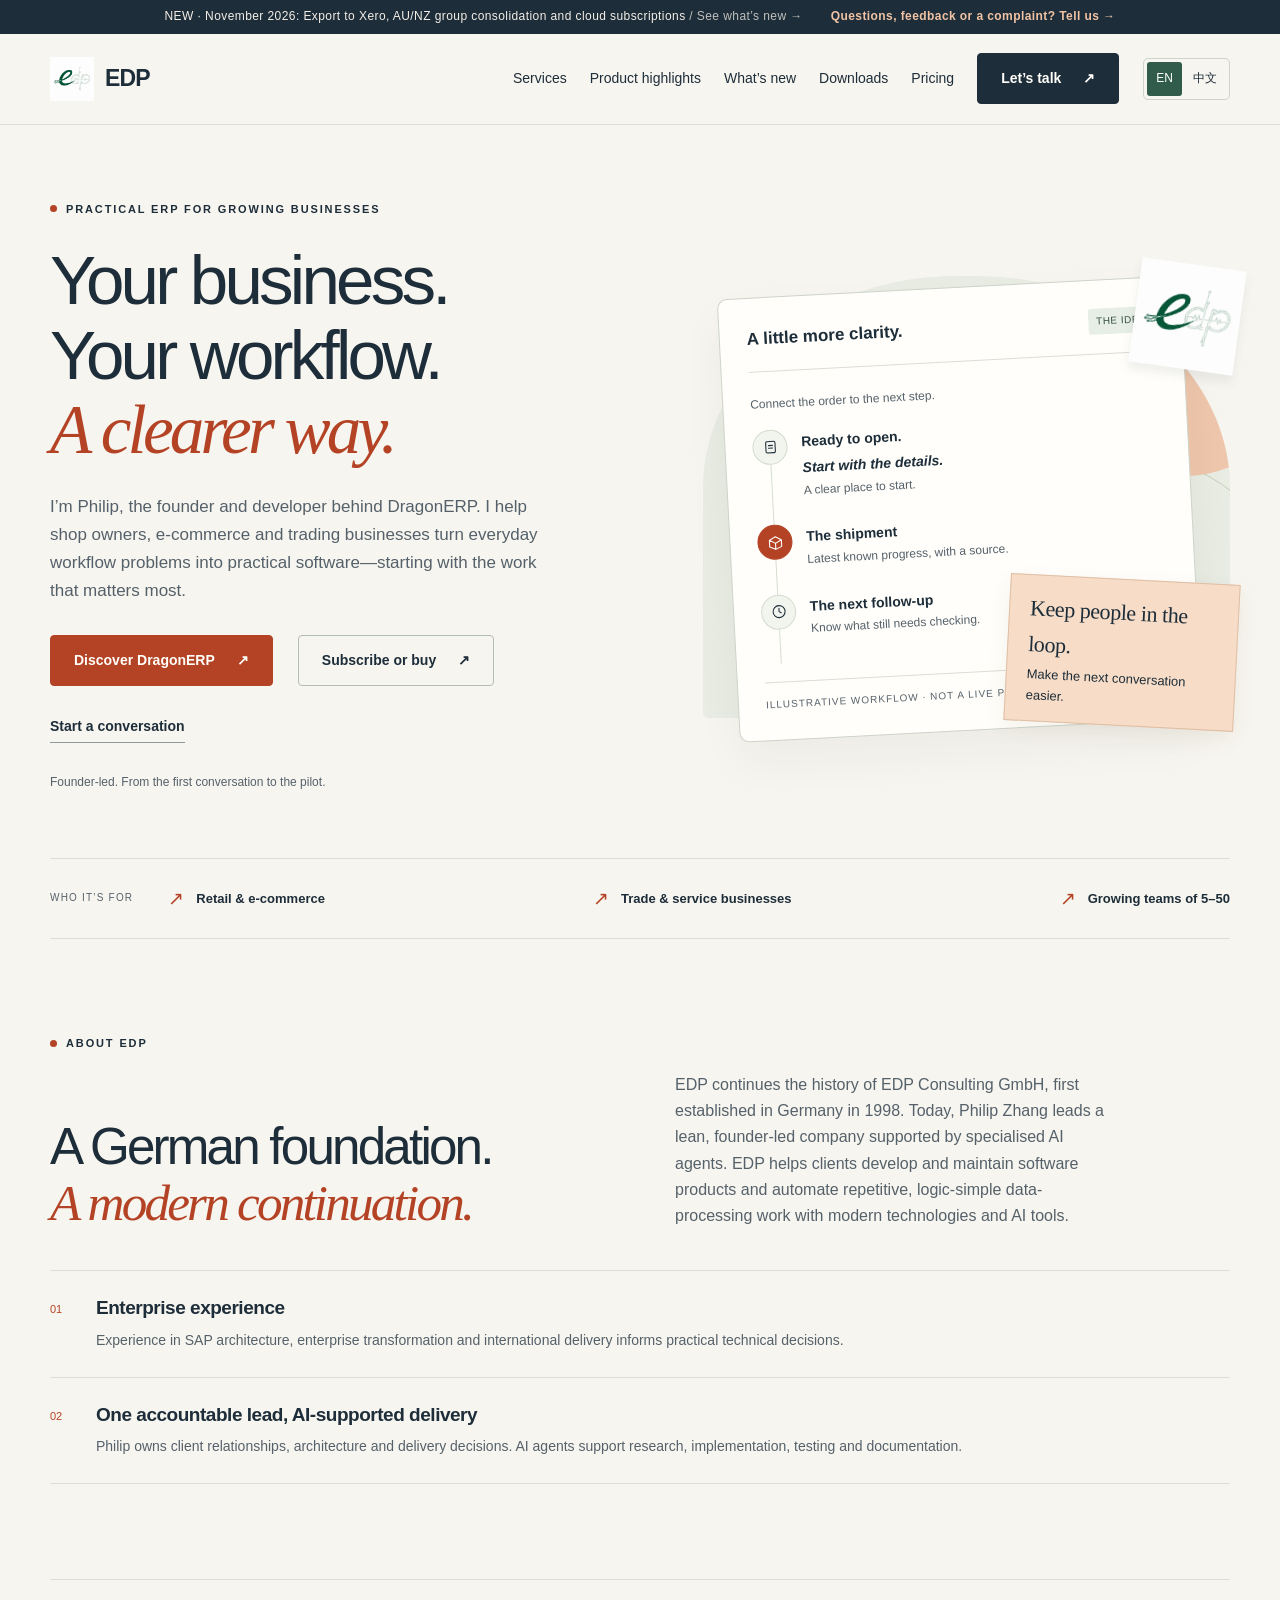
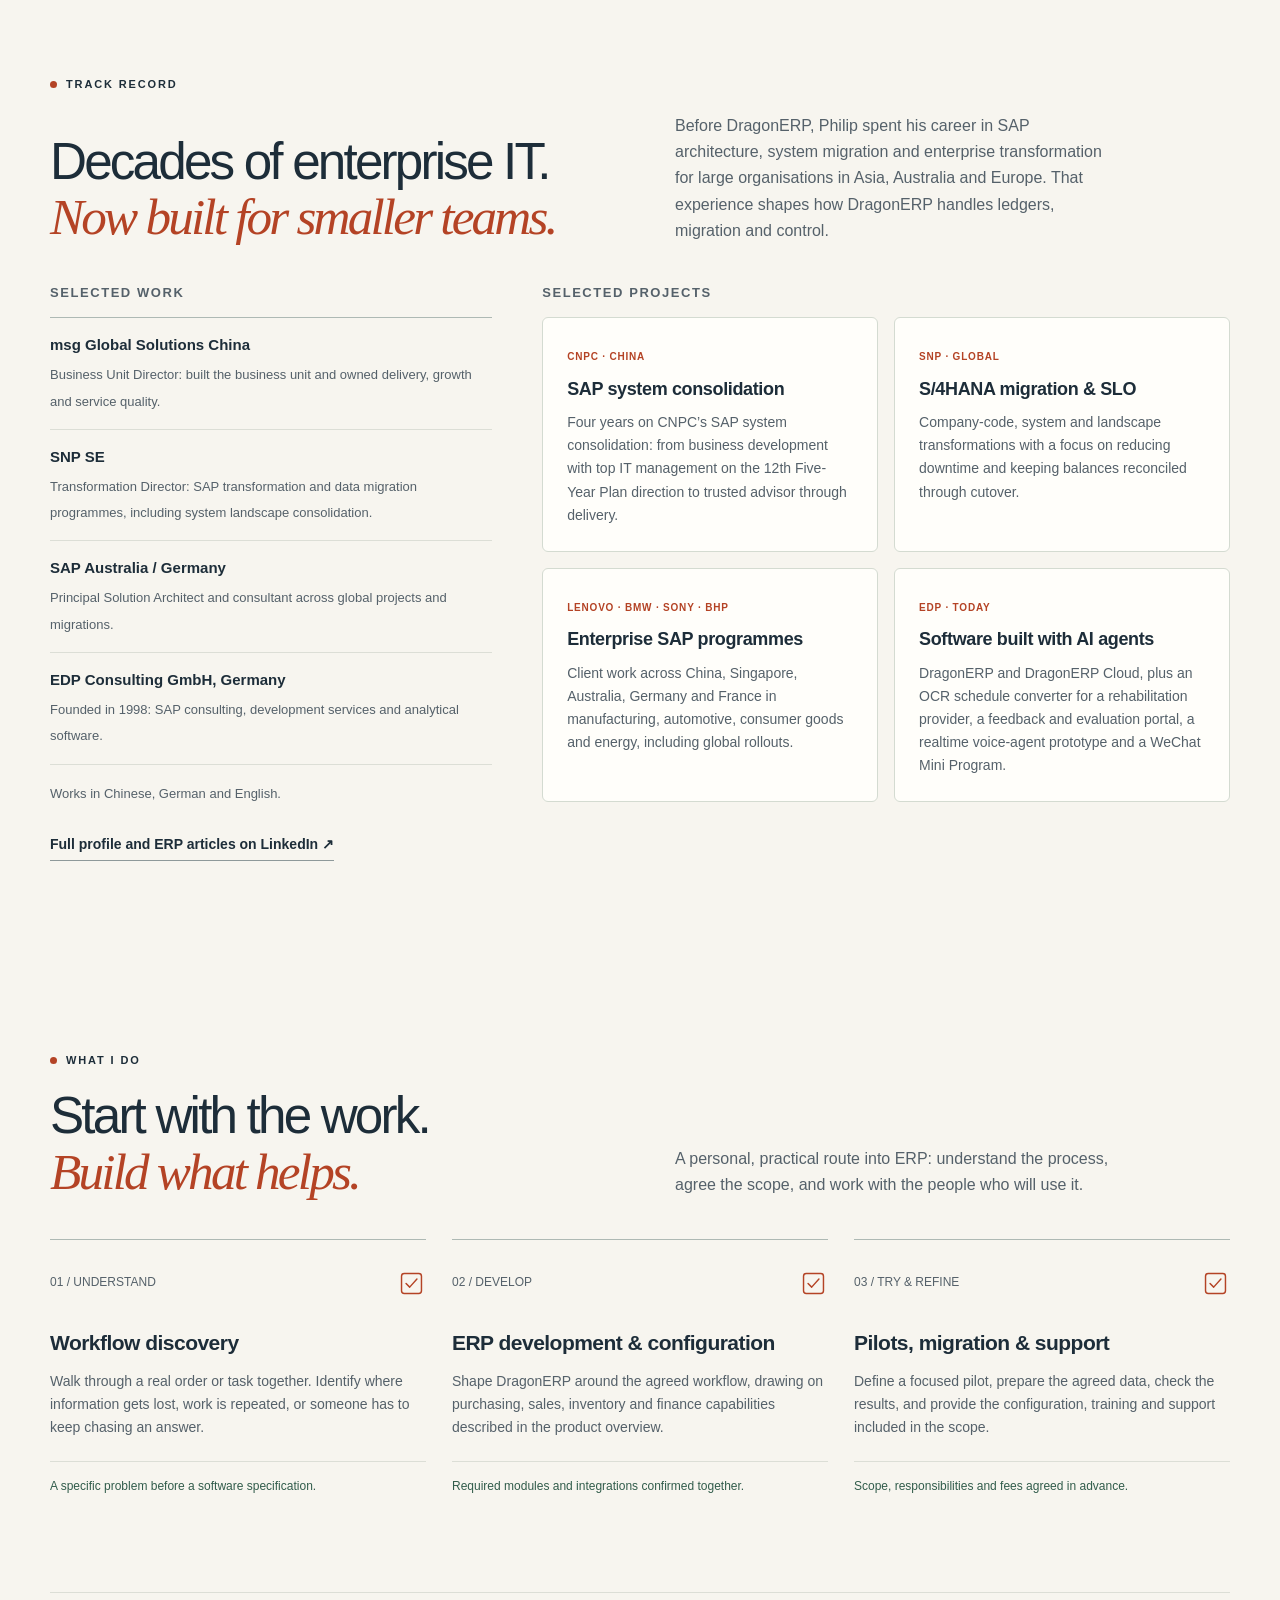
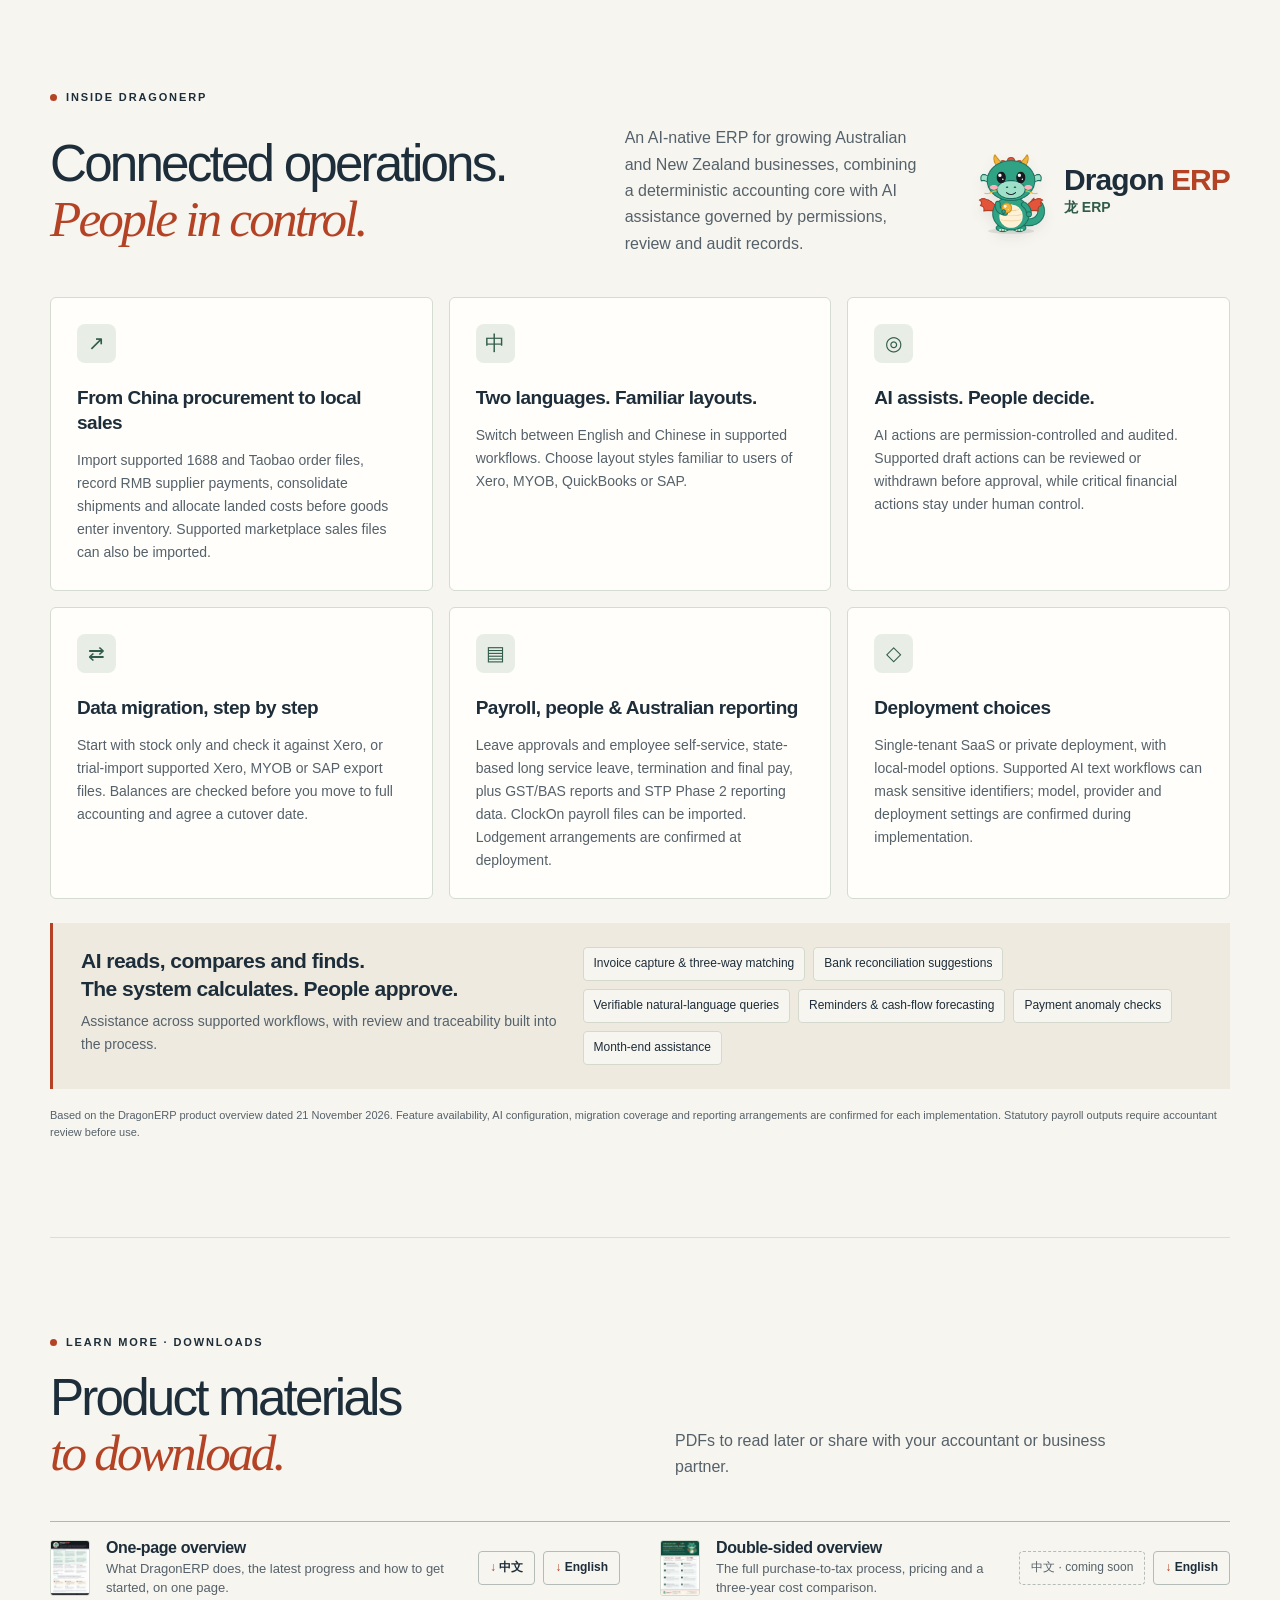
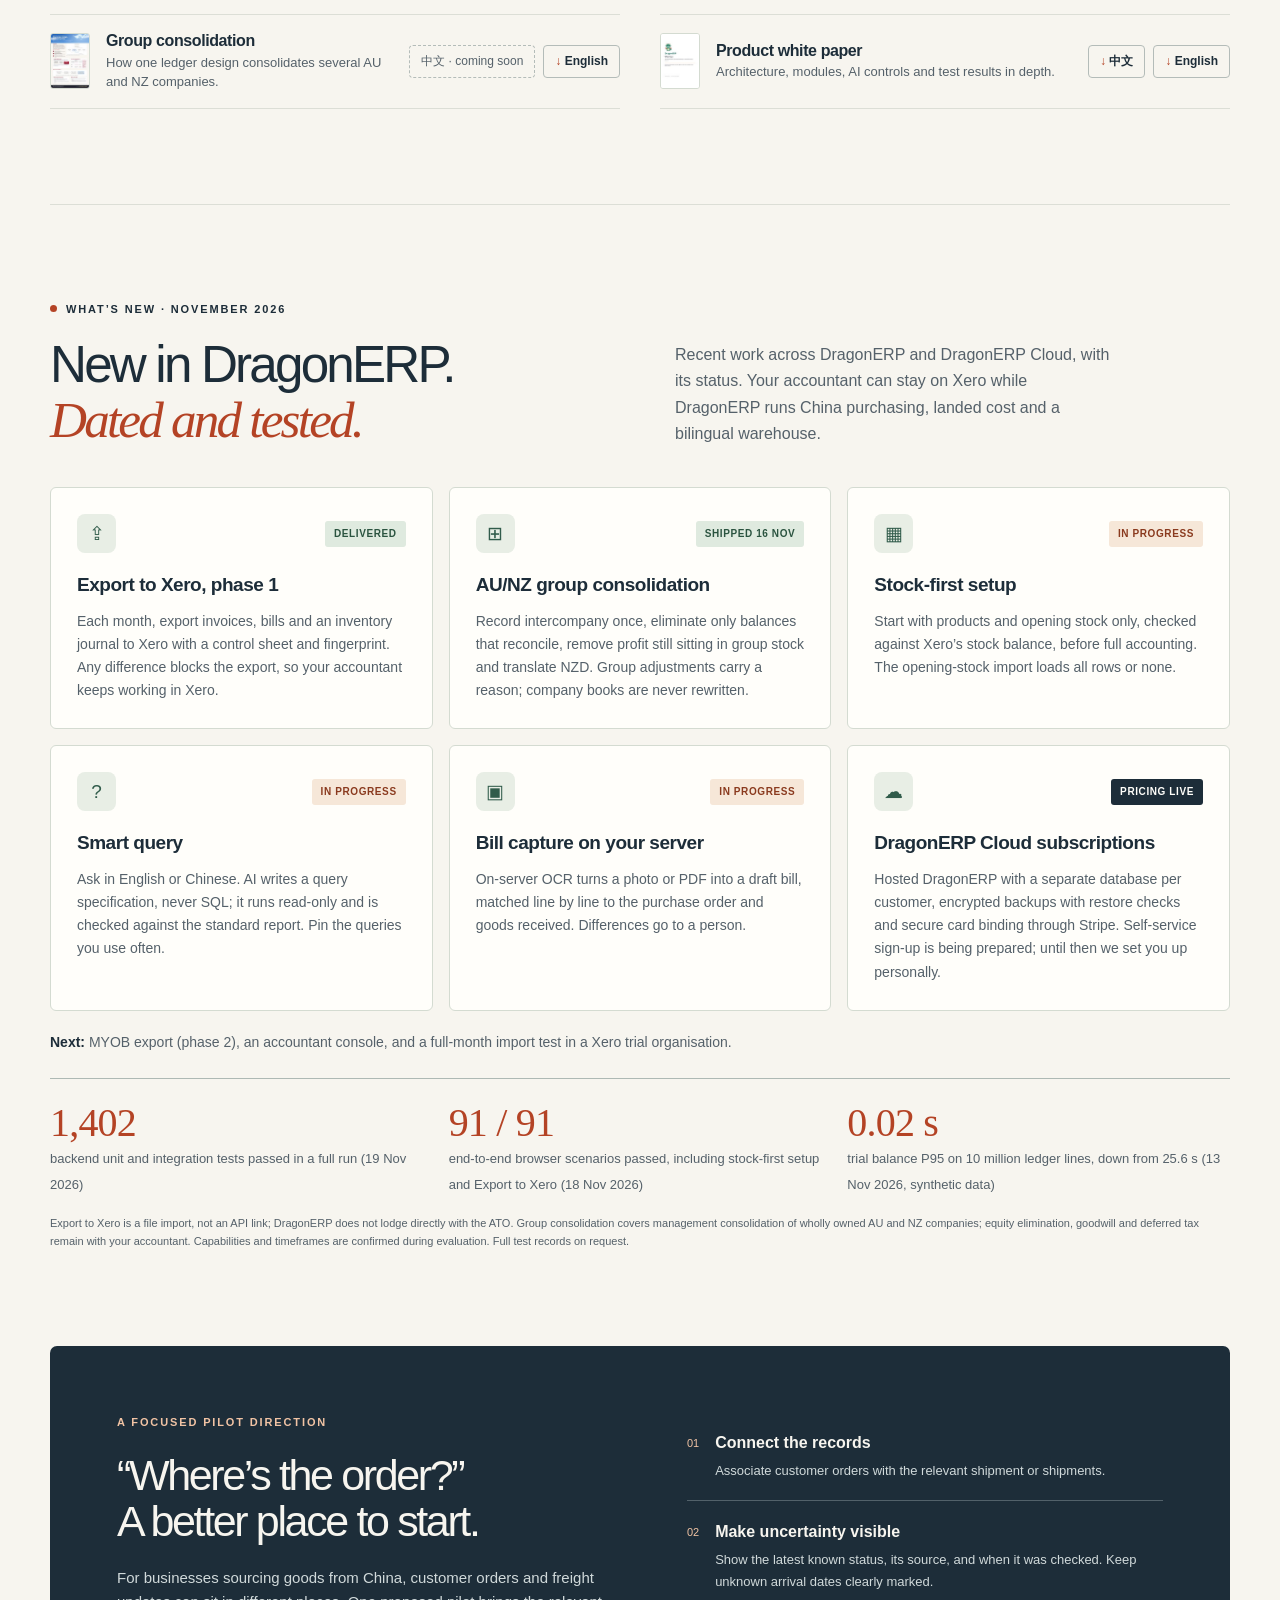
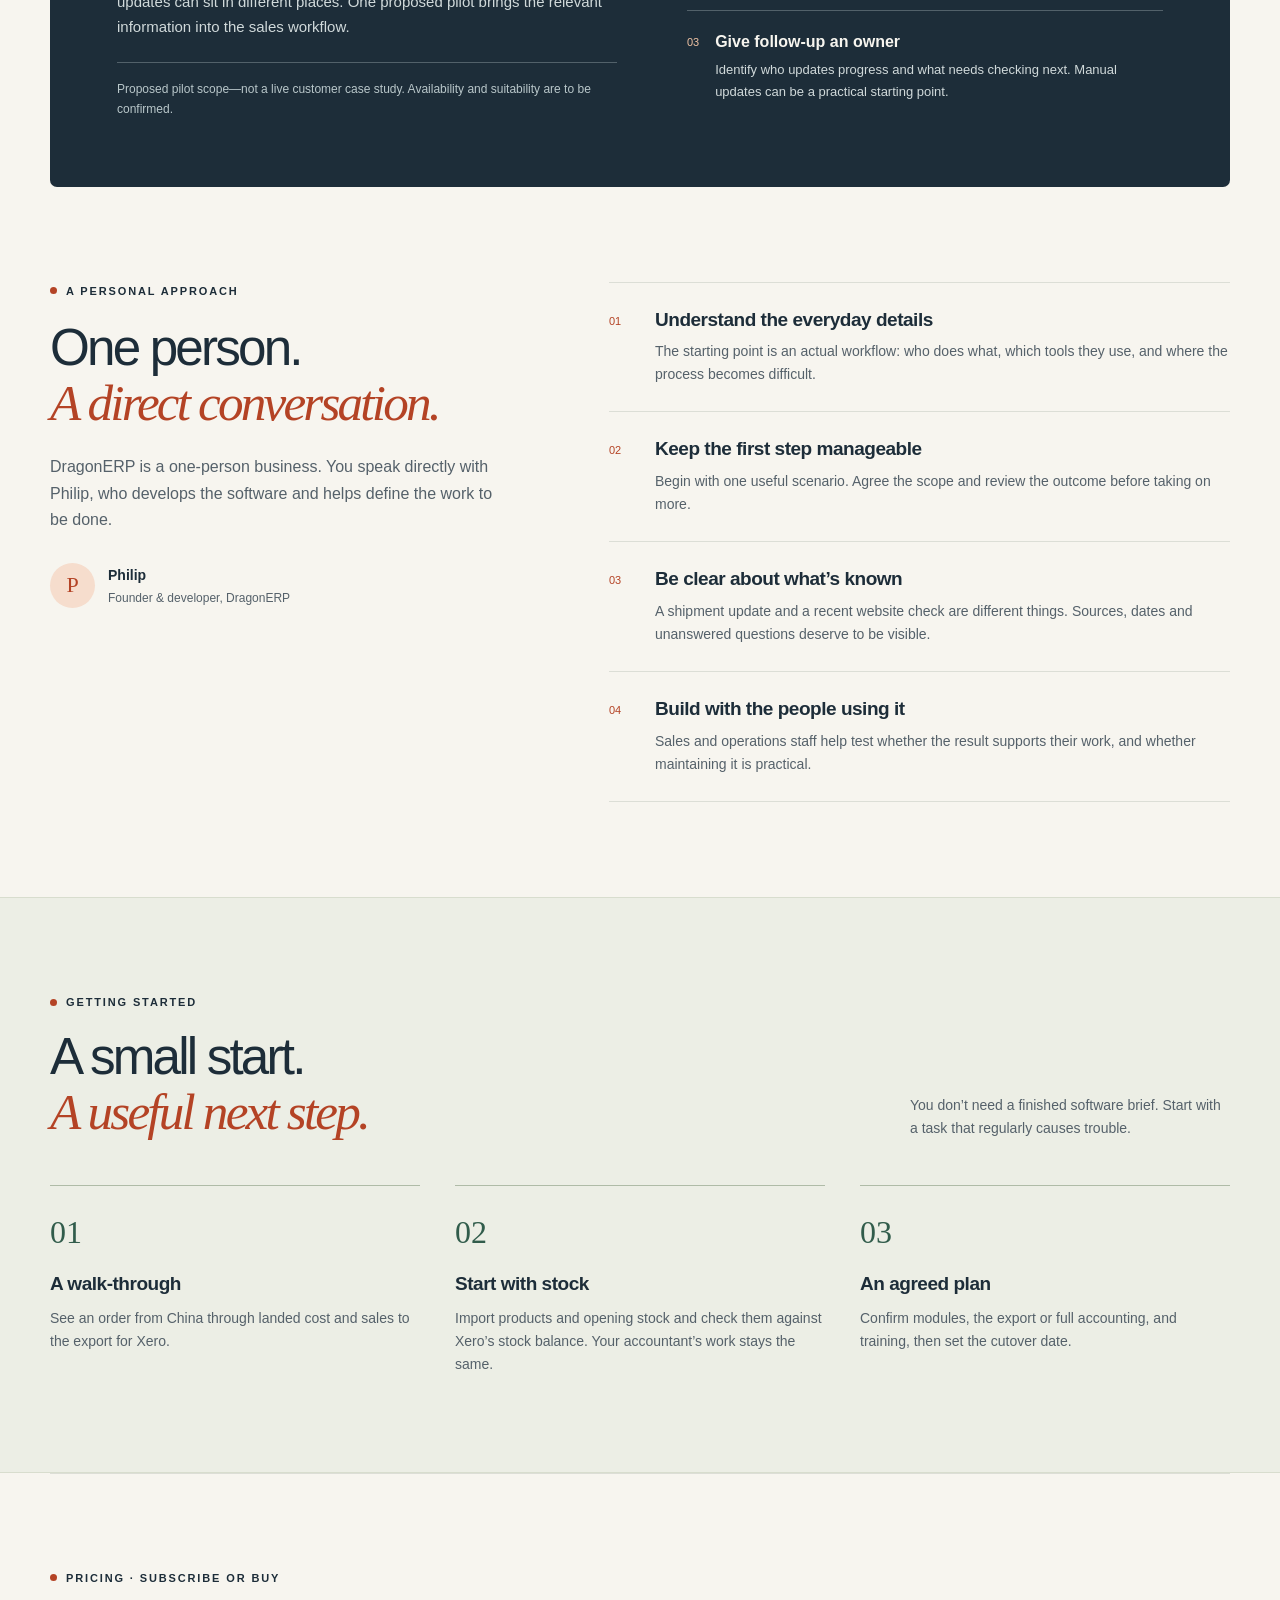
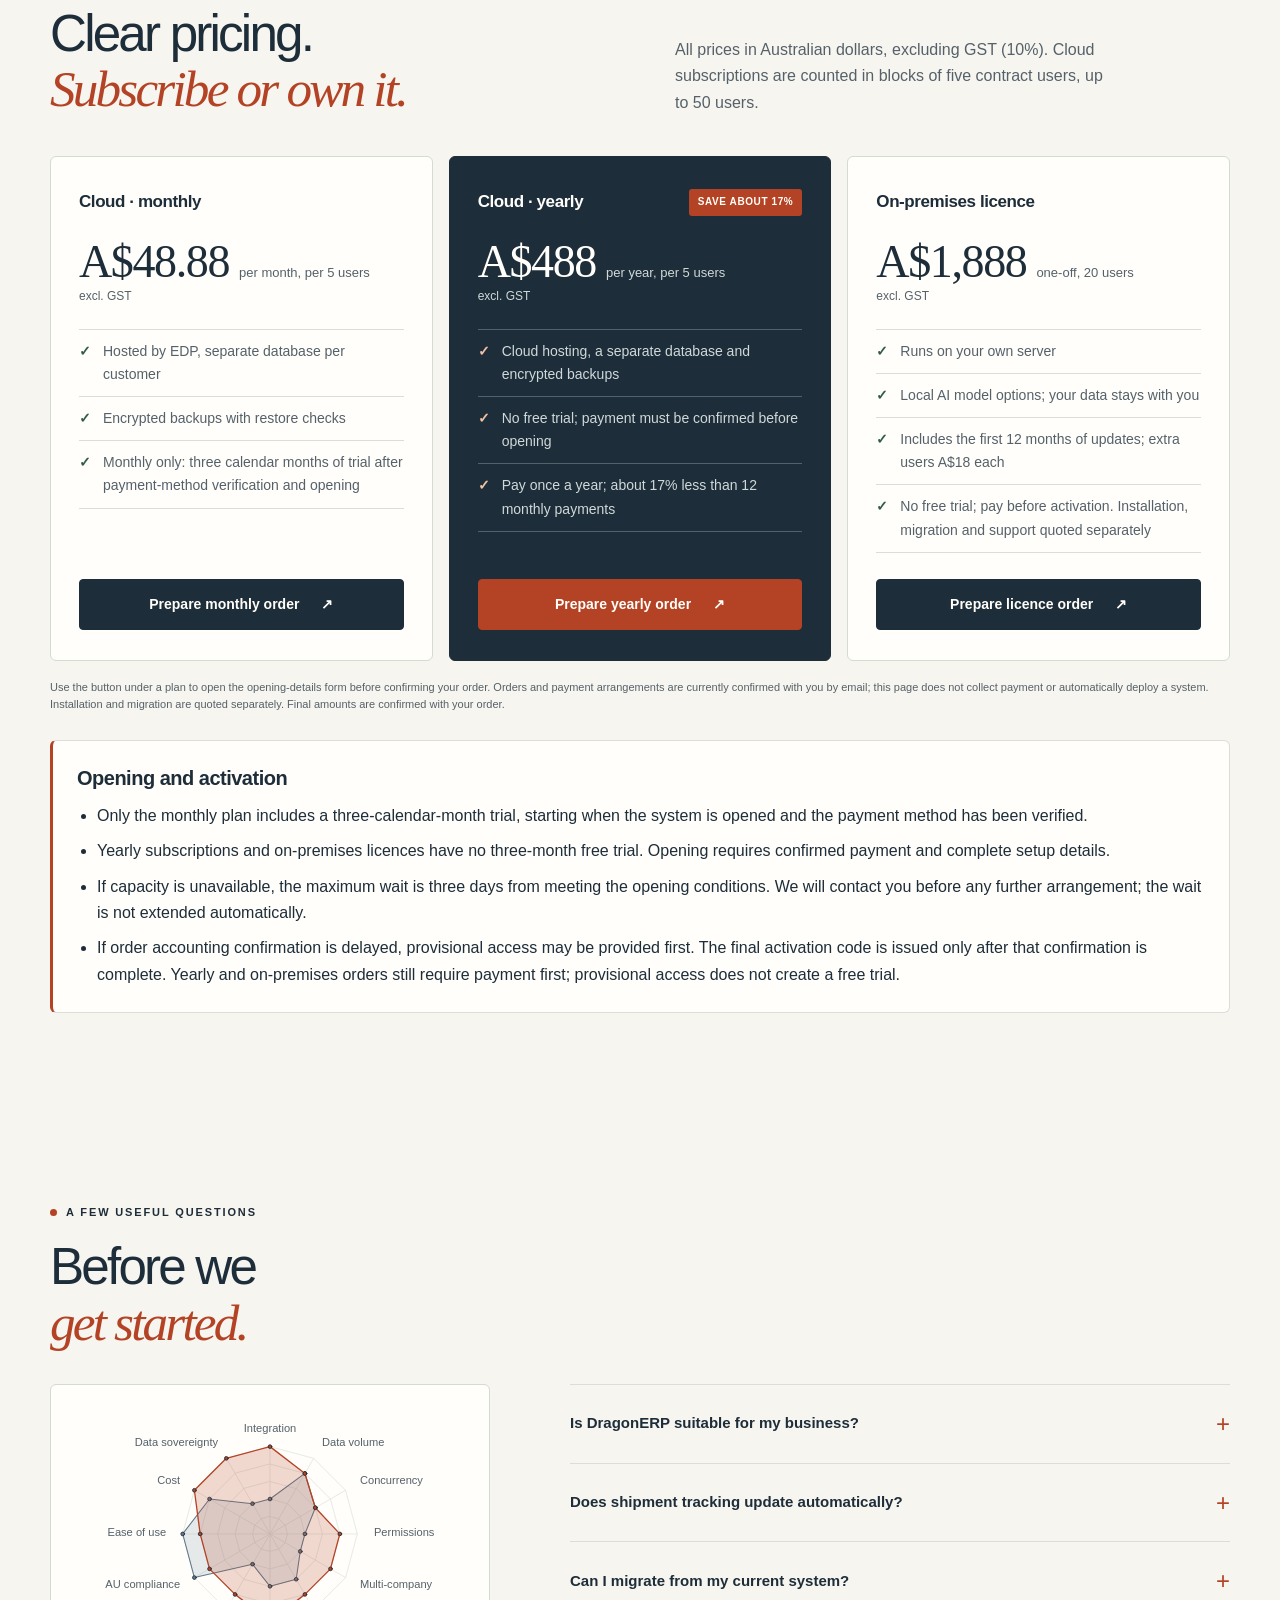
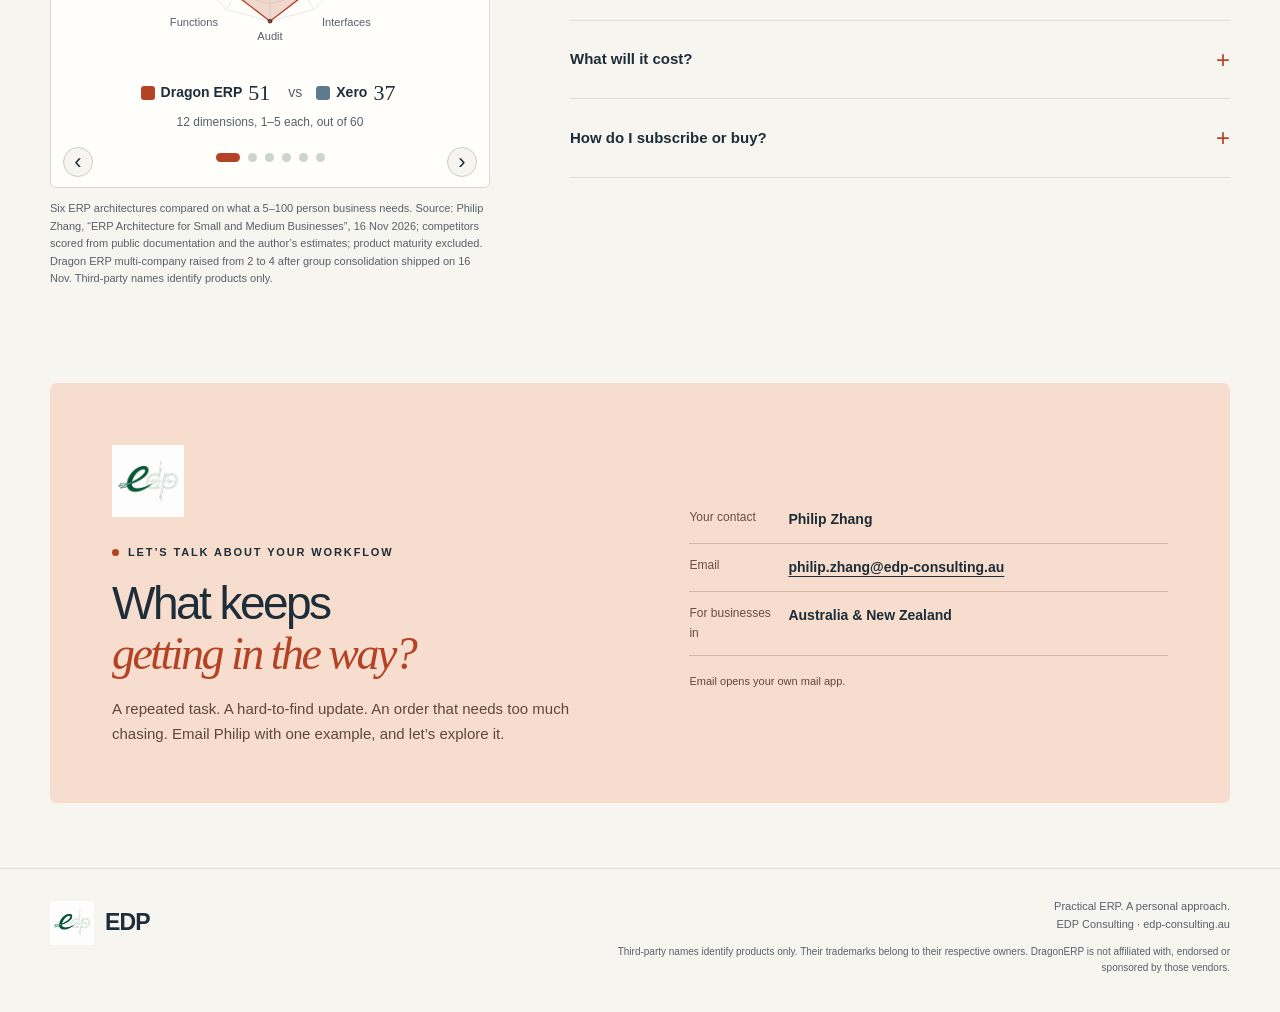
==== commit 4ac5faf5: "Open the opening-details form from the plan buttons in a dialog The order form no longer sits inline" ====
--- a/index.html
+++ b/index.html
@@ -7,7 +7,8 @@
 
   .brand img{width:44px;height:51px;object-fit:contain;flex-shrink:0}.nav-right{display:flex;align-items:center;gap:24px}.nav-links{gap:23px}.language-switch{display:flex;padding:3px;border:1px solid #ccd4cc;border-radius:5px;gap:2px;flex-shrink:0}.language-switch button{border:0;background:transparent;color:var(--ink);padding:6px 9px;border-radius:3px;cursor:pointer;font-size:12px;min-height:34px}.language-switch button[aria-pressed=true]{background:var(--green);color:white}.card-head .mini-logo{width:37px;height:43px;object-fit:contain}.card-head .card-wordmark{display:flex;gap:9px;align-items:center}.hero-mascot{position:absolute;right:-10px;top:0;width:105px;height:121px;object-fit:contain;transform:rotate(8deg);z-index:2;filter:drop-shadow(0 7px 5px #1d2d3912)}.workflow-card{margin-top:25px}.highlights{border-top:1px solid var(--line)}.product-grid{display:grid;grid-template-columns:repeat(3,1fr);gap:16px}.product-card{border:1px solid #d4dbd1;border-radius:6px;padding:26px;background:#fffefa}.product-card .feature-icon{width:39px;height:39px;display:grid;place-items:center;background:#e8eee5;border-radius:8px;color:var(--green);font-size:20px;margin-bottom:23px}.product-card h3{font-size:19px;margin-bottom:13px}.product-card p{font-size:14px}.ai-band{margin-top:24px;border-left:3px solid var(--orange);padding:24px 28px;background:#eeeae0;display:grid;grid-template-columns:1fr 1.3fr;gap:25px}.ai-band h3{font-size:21px}.ai-band p{font-size:14px;margin-top:8px}.ai-tools{display:flex;gap:8px;flex-wrap:wrap;align-content:center}.ai-tools span{padding:6px 10px;background:var(--paper);border:1px solid #d4d8cd;border-radius:4px;font-size:12px}.source-note{font-size:11px;color:var(--muted);margin-top:18px;line-height:1.6}.contact-logo{width:72px;height:83px;object-fit:contain;margin-bottom:12px}.contact dd a{overflow-wrap:anywhere;text-decoration:underline;text-underline-offset:4px}.footer-brand img{width:32px;height:37px}.footer-row{align-items:start}.footer-note{max-width:650px}.disclaimer{font-size:10px;margin-top:10px;max-width:680px}.focus{scroll-margin-top:25px}html[lang=zh-Hans] body{font-family:'Microsoft YaHei','PingFang SC','Segoe UI',sans-serif}html[lang=zh-Hans] h1{font-size:clamp(43px,4.9vw,65px);letter-spacing:-.025em;line-height:1.25}html[lang=zh-Hans] h2{letter-spacing:-.025em;line-height:1.23}html[lang=zh-Hans] h1 em,html[lang=zh-Hans] h2 em{font-family:inherit;font-style:normal}html[lang=zh-Hans] .eyebrow{letter-spacing:.1em}html[lang=zh-Hans] .hero-copy>p{line-height:1.9}html[lang=zh-Hans] .float-note strong{font-family:inherit;font-size:20px}html[lang=zh-Hans] .hero{gap:50px}
   @media(max-width:1080px){.nav-right{gap:15px}.nav-links{gap:15px}.nav-links .button{padding:11px 15px}.brand{font-size:21px}.product-card{padding:23px}}@media(max-width:900px) and (min-width:761px){.nav-links>a:not(.button){display:none}.hero-mascot{width:85px;right:-5px;top:4px}}@media(max-width:760px){.nav-right{gap:9px}.brand{font-size:20px;gap:7px}.brand img{width:34px;height:40px}.language-switch button{padding:5px 7px}.menu{font-size:12px;padding:6px 9px;min-height:42px}.nav{gap:10px}.nav-links.open{display:flex}.nav-links>a:not(.button){display:block}.hero-mascot{right:0;top:-1px;width:85px;height:98px}.product-grid{grid-template-columns:1fr;gap:14px}.product-card{padding:23px}.product-card .feature-icon{float:left;margin:0 15px 8px 0;width:34px;height:34px}.product-card h3{min-height:34px;display:flex;align-items:center;margin-bottom:12px}.product-card p{clear:both}.ai-band{grid-template-columns:1fr;padding:23px;gap:15px}.section-heading p{max-width:none}.footer-note{max-width:none}.source-note{font-size:11px}html[lang=zh-Hans] h1{font-size:46px}html[lang=zh-Hans] .hero{gap:28px}html[lang=zh-Hans] h2{font-size:35px}}@media(max-width:380px){.brand{font-size:18px;gap:5px}.brand img{width:29px;height:34px}.language-switch button{font-size:11px;padding:5px 6px}.nav-right{gap:6px}.menu{padding:6px}.nav{gap:6px}.hero-mascot{width:75px;height:86px}html[lang=zh-Hans] h1{font-size:40px}}
-a.draft{display:block}a.draft:hover{text-decoration:underline;text-underline-offset:3px}.whats-new{border-top:1px solid var(--line)}.news-grid{display:grid;grid-template-columns:repeat(3,1fr);gap:16px}.news-card{border:1px solid #d4dbd1;border-radius:6px;padding:26px;background:#fffefa}.news-top{display:flex;align-items:center;justify-content:space-between;gap:10px;margin-bottom:20px}.news-card .feature-icon{width:39px;height:39px;display:grid;place-items:center;background:#e8eee5;border-radius:8px;color:var(--green);font-size:19px}.news-card h3{font-size:19px;margin-bottom:12px}.news-card p{font-size:14px}.status{font-size:10px;letter-spacing:.06em;text-transform:uppercase;font-weight:700;padding:5px 9px;border-radius:3px;white-space:nowrap}.status.done{background:#dfeadf;color:#2b5440}.status.progress{background:#f6e7d8;color:#8a3a1e}.status.cloud{background:#1d2d39;color:#fffefa}.news-next{font-size:14px;margin-top:20px}.news-next strong{color:var(--ink)}.proof-strip{display:grid;grid-template-columns:repeat(3,1fr);gap:16px;margin-top:24px;border-top:1px solid #aeb9b4;padding-top:22px}.proof-strip strong{display:block;font-family:var(--serif);font-weight:400;font-size:40px;color:var(--orange);letter-spacing:-.02em;line-height:1.1}.proof-strip span{font-size:13px;color:var(--muted)}.pricing{border-top:1px solid var(--line)}.plan-grid{display:grid;grid-template-columns:repeat(3,1fr);gap:16px;align-items:stretch}.plan-card{border:1px solid #d4dbd1;border-radius:6px;padding:30px 28px;background:#fffefa;display:flex;flex-direction:column}.plan-head{display:flex;justify-content:space-between;align-items:center;gap:10px;min-height:30px}.plan-head h3{font-size:17px}.plan-badge{font-size:10px;letter-spacing:.06em;text-transform:uppercase;font-weight:700;padding:5px 9px;border-radius:3px;background:var(--orange);color:#fffefa;white-space:nowrap}.plan-price{margin:22px 0 2px;display:flex;align-items:baseline;gap:10px;flex-wrap:wrap}.plan-price strong{font-family:var(--serif);font-weight:400;font-size:46px;letter-spacing:-.03em;color:var(--ink);line-height:1}.plan-price span{font-size:13px}.plan-tax{font-size:12px}.plan-card ul{list-style:none;padding:0;margin:22px 0 26px;border-top:1px solid var(--line);flex:1}.plan-card li{font-size:14px;color:var(--muted);padding:10px 0 10px 24px;border-bottom:1px solid var(--line);position:relative}.plan-card li:before{content:"✓";position:absolute;left:0;color:var(--green);font-weight:700}.plan-card .button{width:100%}.plan-card.featured{background:var(--ink);border-color:var(--ink)}.plan-card.featured h3,.plan-card.featured .plan-price strong{color:#fffefa}.plan-card.featured p,.plan-card.featured .plan-price span,.plan-card.featured li{color:#d0d9da}.plan-card.featured ul,.plan-card.featured li{border-color:#52616a}.plan-card.featured li:before{color:#f1c3a4}.dragon-lockup{display:flex;align-items:center;gap:14px}.hl-head{align-items:center}.hl-head{gap:44px}.hl-a{grid-template-columns:1.4fr auto 1fr}.hl-a .dragon-lockup{justify-self:center}.hl-a>p{justify-self:end;text-align:right}.hl-b{grid-template-columns:1.75fr 1fr auto}.hl-b .dragon-lockup{justify-self:end}@media(max-width:1000px){.hl-a,.hl-b{grid-template-columns:1fr auto}.hl-a>p,.hl-b>p{grid-column:1/-1;justify-self:start;text-align:left}.hl-b .dragon-lockup{grid-row:1;grid-column:2}}@media(max-width:760px){.hl-a,.hl-b{grid-template-columns:1fr}.hl-a .dragon-lockup,.hl-b .dragon-lockup{justify-self:start;grid-column:1;grid-row:auto}}.dragon-lockup img{width:78px;height:90px;object-fit:contain;filter:drop-shadow(0 6px 6px #1d2d3914)}.dragon-lockup strong{display:block;font-size:30px;letter-spacing:-.03em;line-height:1.1}.dragon-lockup strong em{font-style:normal;color:var(--orange)}.dragon-cn{display:block;font-size:14px;color:var(--green);font-weight:600}.downloads{border-top:1px solid var(--line)}.dl-list{display:grid;grid-template-columns:1fr 1fr;gap:0 40px;border-top:1px solid #aeb9b4}.dl-item{display:grid;grid-template-columns:40px 1fr auto;gap:16px;align-items:center;padding:16px 0;border-bottom:1px solid var(--line)}.dl-thumb{width:40px;height:56px;object-fit:cover;object-position:top;border:1px solid #d4dbd1;border-radius:3px;background:#fffefa}.dl-item h3{font-size:16px;margin-bottom:2px}.dl-meta{font-size:13px;line-height:1.45}.dl-links{display:flex;gap:8px}.dl-link{font-size:12px;font-weight:600;padding:6px 11px;border:1px solid #b4bcb9;border-radius:4px;white-space:nowrap}.dl-link:before{content:"↓ ";color:var(--orange)}a.dl-link:hover{border-color:var(--ink);background:#fffefa}.dl-link.soon{color:var(--muted);border-style:dashed;font-weight:400}.dl-link.soon:before{content:""}@media(max-width:1000px){.dl-list{grid-template-columns:1fr}}@media(max-width:760px){.dl-item{grid-template-columns:40px 1fr}.dl-links{grid-column:2}.dragon-lockup strong{font-size:26px}.dragon-lockup img{width:62px;height:72px}}.topbar{display:flex;justify-content:center;align-items:center;gap:28px;flex-wrap:wrap}.topbar a:hover{text-decoration:underline;text-underline-offset:3px}.topbar-feedback{color:#f1c3a4;font-weight:600;white-space:nowrap}.fb-dialog{width:min(620px,calc(100% - 32px));max-height:calc(100dvh - 40px);overflow:auto;border:0;border-radius:8px;padding:32px;background:var(--paper);color:var(--ink);box-shadow:0 30px 80px #1d2d3940}.fb-dialog::backdrop{background:#1d2d3999}.fb-close{position:absolute;top:12px;right:14px;border:0;background:none;font-size:28px;line-height:1;cursor:pointer;color:var(--muted)}.fb-close:hover{color:var(--ink)}.fb-head h2{font-size:32px;margin:12px 0 10px}.fb-head p{font-size:14px;margin-bottom:20px}.fb-form{display:grid;gap:16px}.fb-row{display:grid;grid-template-columns:1fr 1fr;gap:16px}.fb-form label{display:grid;gap:6px;font-size:13px;font-weight:600}.fb-form select,.fb-form textarea,.fb-form input{font:inherit;font-size:14px;font-weight:400;color:var(--ink);background:var(--paper);border:1px solid #c6cec4;border-radius:4px;padding:10px 12px;width:100%}.fb-form textarea{resize:vertical;min-height:120px}.fb-form select:focus,.fb-form textarea:focus,.fb-form input:focus{outline:3px solid var(--peach);border-color:var(--orange)}.fb-form small{font-weight:400;font-size:12px;color:var(--muted)}.fb-form .button{justify-self:start;cursor:pointer}.fb-error{color:var(--orange)!important;font-size:13px}.fb-note{font-size:12px}.fb-note a{text-decoration:underline;text-underline-offset:3px}@media(max-width:760px){.fb-dialog{padding:24px 18px}.fb-head h2{font-size:27px}}@media(max-width:760px){.fb-row{grid-template-columns:1fr}.topbar{gap:4px 16px}.topbar-feedback{font-size:11px}}.compare{border-top:1px solid var(--line)}.cmp-carousel{position:relative;background:#fffefa;border:1px solid #d4dbd1;border-radius:6px;padding:14px 10px 14px;margin-top:30px}.cmp-stage{display:grid;cursor:pointer}.cmp-slide{grid-area:1/1;margin:0;opacity:0;visibility:hidden;transition:opacity .6s,visibility .6s}.cmp-slide.active{opacity:1;visibility:visible}.cmp-slide svg{display:block;width:100%;max-width:760px;height:auto;margin:auto}.cmp-slide svg text{font-size:21px;fill:#55616a;stroke:none;font-family:inherit}.cmp-slide .ring{fill:none;stroke:#e3e6df}.cmp-slide .axis{stroke:#e3e6df}.cmp-slide .other{fill:#7f97a833;stroke:#5f7a8c;stroke-width:2}.cmp-slide .other-dot{fill:#5f7a8c}.cmp-slide .dragon{fill:#b4432533;stroke:var(--orange);stroke-width:2.5}.cmp-slide .dragon-dot{fill:var(--orange)}.cmp-slide figcaption{text-align:center;margin-top:6px}.cmp-vs{display:inline-flex;align-items:center;gap:6px;flex-wrap:wrap;justify-content:center;font-size:14px;font-weight:600}.cmp-vs strong{font-family:var(--serif);font-weight:400;font-size:22px;margin-right:4px}.cmp-sep{color:var(--muted);font-weight:400;margin:0 8px}.key{width:14px;height:14px;border-radius:3px;display:inline-block}.key.dragon{background:var(--orange)}.key.other{background:#5f7a8c}.cmp-note{display:block;font-size:12px;color:var(--muted);margin-top:2px}.cmp-nav{position:absolute;top:auto;bottom:10px;width:30px;height:30px;font-size:18px;border-radius:50%;border:1px solid #c6cec4;background:var(--paper);font-size:22px;line-height:1;cursor:pointer;color:var(--ink)}.cmp-nav.prev{left:12px}.cmp-nav.next{right:12px}.cmp-source{margin-top:12px}.cmp-nav:hover{border-color:var(--ink)}.cmp-dots{display:flex;justify-content:center;align-items:center;gap:8px;margin-top:10px;min-height:30px}.cmp-dot{width:9px;height:9px;border-radius:50%;border:0;padding:0;background:#cdd4ca;cursor:pointer}.cmp-dot.active{background:var(--orange);width:24px;border-radius:5px}@media(max-width:760px){.cmp-carousel{padding:12px 4px 12px}.cmp-slide svg text{font-size:24px}}@media(prefers-reduced-motion:reduce){.cmp-slide{transition:none}}.faq-layout{row-gap:0;align-items:start}.faq-layout>div:first-child{display:contents}.faq-layout>div:first-child>.eyebrow,#faq-title{grid-column:1/-1}#faq-title{margin-bottom:34px}.faq-layout .cmp-carousel{grid-column:1;margin-top:0}.faq-layout .cmp-source{grid-column:1}.faq-layout>.faq{grid-column:2;grid-row:3/span 2}@media(max-width:760px){.faq-layout>.faq{grid-column:1;grid-row:auto;margin-top:30px}}.experience{border-top:1px solid var(--line)}.xp-layout{display:grid;grid-template-columns:.9fr 1.4fr;gap:50px}.xp-layout h3{font-size:13px;text-transform:uppercase;letter-spacing:.12em;color:var(--muted);font-weight:700;margin-bottom:16px}.xp-roles ul{list-style:none;margin:0;padding:0;border-top:1px solid #aeb9b4}.xp-roles li{padding:15px 0;border-bottom:1px solid var(--line)}.xp-roles li strong{display:block;font-size:15px;margin-bottom:3px}.xp-roles li span{font-size:13px;color:var(--muted)}.xp-langs{font-size:13px;margin-top:18px}.xp-grid{display:grid;grid-template-columns:1fr 1fr;gap:16px}.xp-card{border:1px solid #d4dbd1;border-radius:6px;padding:24px;background:#fffefa}.xp-client{display:inline-block;font-size:10px;letter-spacing:.08em;text-transform:uppercase;font-weight:700;color:var(--orange);margin-bottom:12px}.xp-card h3{font-size:18px;text-transform:none;letter-spacing:-.02em;color:var(--ink);font-weight:600;margin-bottom:10px}.xp-card p{font-size:14px}@media(max-width:1000px){.xp-layout{grid-template-columns:1fr;gap:35px}}@media(max-width:760px){.xp-grid{grid-template-columns:1fr}.xp-card{padding:22px}}.faq details p a{text-decoration:underline;text-underline-offset:3px}@media(max-width:1000px){.news-grid,.plan-grid{grid-template-columns:1fr 1fr}}@media(max-width:760px){.news-grid,.plan-grid,.proof-strip{grid-template-columns:1fr}.news-card,.plan-card{padding:23px}.proof-strip strong{font-size:34px}.plan-price strong{font-size:40px}}</style><link rel="stylesheet" href="order.css"></head><body><a data-i18n="skip" class="skip" href="#main">Skip to content</a><div class="draft topbar"><a data-i18n="draft" class="topbar-news" href="#whats-new">NEW · November 2026: Export to Xero, AU/NZ group consolidation and cloud subscriptions <span>/ See what’s new →</span></a><a data-i18n="feedbackTop" class="topbar-feedback" href="#feedback">Questions, feedback or a complaint? Tell us →</a></div><header><div class="wrap nav"><a class="brand" href="#" aria-label="EDP"><img src="assets/edp-logo.png" alt="EDP" width="44" height="51"><span>EDP</span></a><div class="nav-right"><nav class="nav-links" id="navigation" aria-label="Main navigation"><a data-i18n="navServices" href="#services">Services</a><a data-i18n="navHighlights" href="#highlights">Product highlights</a><a data-i18n="navNew" href="#whats-new">What’s new</a><a data-i18n="navDownloads" href="#downloads">Downloads</a><a data-i18n="navPricing" href="#pricing">Pricing</a><a data-i18n="navContact" class="button" href="#contact">Let’s talk <span aria-hidden="true">↗</span></a></nav><div class="language-switch" role="group" aria-label="Language / 语言"><button type="button" data-lang="en" lang="en" aria-pressed="true">EN</button><button type="button" data-lang="zh" lang="zh-Hans" aria-pressed="false">中文</button></div><button data-i18n="menu" class="menu" type="button" aria-expanded="false" aria-controls="navigation">Menu</button></div></div></header><main id="main"><section class="wrap hero" aria-labelledby="hero-title"><div class="hero-copy"><div class="eyebrow"><span class="dot"></span><span data-i18n="heroEye" >Practical ERP for growing businesses</span></div><h1 data-i18n="heroTitle" id="hero-title">Your business.<br>Your workflow.<br><em>A clearer way.</em></h1><p data-i18n="heroIntro" >I’m Philip, the founder and developer behind DragonERP. I help shop owners, e-commerce and trading businesses turn everyday workflow problems into practical software—starting with the work that matters most.</p><div class="hero-actions"><a data-i18n="heroCTA" class="button orange" href="#highlights">Discover DragonERP <span aria-hidden="true">↗</span></a><a data-i18n="heroPricing" class="button light" href="#pricing">Subscribe or buy <span aria-hidden="true">↗</span></a><a data-i18n="heroContact" class="text-link" href="#contact">Start a conversation</a></div><div data-i18n="personalNote" class="personal-note">Founder-led. From the first conversation to the pilot.</div></div><div class="hero-art"><div class="art-field"></div><img class="hero-mascot" src="assets/edp-logo.png" alt="DragonERP dragon mascot" width="105" height="121"><div class="workflow-card"><div class="card-head"><div class="card-wordmark"><strong data-i18n="artTitle" >A little more clarity.</strong></div><span data-i18n="artTag" class="tag">The idea</span></div><p data-i18n="artLead" class="flow-title">Connect the order to the next step.</p><div class="flow-row "><div class="flow-icon"><svg viewBox="0 0 24 24" aria-hidden="true"><rect x="5" y="4" width="14" height="17" rx="2"/><path d="M9 10h6M9 14h6"/></svg></div><div><strong data-i18n="orderTitle" >Ready to open.<br><em>Start with the details.</em></strong><small data-i18n="orderSub" >A clear place to start.</small></div></div><div class="flow-row active"><div class="flow-icon"><svg viewBox="0 0 24 24" aria-hidden="true"><path d="m3 8 9-5 9 5v10l-9 4-9-4V8Zm0 0 9 5 9-5M12 13v9"/></svg></div><div><strong data-i18n="shipmentTitle" >The shipment</strong><small data-i18n="shipmentSub" >Latest known progress, with a source.</small></div></div><div class="flow-row "><div class="flow-icon"><svg viewBox="0 0 24 24" aria-hidden="true"><circle cx="12" cy="12" r="9"/><path d="M12 7v5l3 2"/></svg></div><div><strong data-i18n="followupTitle" >The next follow-up</strong><small data-i18n="followupSub" >Know what still needs checking.</small></div></div><div data-i18n="artCaption" class="art-caption">Illustrative workflow · not a live product screen</div></div><div class="float-note"><strong data-i18n="floatTitle" >Keep people in the loop.</strong><span data-i18n="floatSub" >Make the next conversation easier.</span></div></div></section><div class="wrap audience-strip"><div data-i18n="audienceLabel" class="label">Who it’s for</div><div class="audience-items"><span data-i18n="audience1" >Retail & e-commerce</span><span data-i18n="audience2" >Trade & service businesses</span><span data-i18n="audience3" >Growing teams of 5–50</span></div></div><section class="wrap section company-intro" id="company" aria-labelledby="company-title"><div class="eyebrow"><span class="dot"></span><span data-i18n="companyEye">Company</span></div><div class="section-heading"><h2 data-i18n="companyTitle" id="company-title">A German foundation.<br><em>A modern continuation.</em></h2><p data-i18n="companyBody">EDP continues the history of EDP Consulting GmbH, first established in Germany in 1998. Today, Philip Zhang leads a lean, founder-led company supported by specialised AI agents. EDP helps clients develop and maintain software products and automate repetitive, logic-simple data-processing work with modern technologies and AI tools.</p></div><div class="principles"><article class="principle"><span class="index">01</span><div><h3 data-i18n="companyP1Title">Enterprise experience</h3><p data-i18n="companyP1Body">Experience in SAP architecture, enterprise transformation and international delivery informs practical technical decisions.</p></div></article><article class="principle"><span class="index">02</span><div><h3 data-i18n="companyP2Title">One accountable lead, AI-supported delivery</h3><p data-i18n="companyP2Body">Philip owns client relationships, architecture and delivery decisions. AI agents support research, implementation, testing and documentation.</p></div></article></div></section><section class="wrap section experience" id="experience" aria-labelledby="xp-title"><div class="eyebrow"><span class="dot"></span><span data-i18n="xpEye">Track record</span></div><div class="section-heading"><h2 data-i18n="xpTitle" id="xp-title">Decades of enterprise IT.<br><em>Now built for smaller teams.</em></h2><p data-i18n="xpIntro">Before DragonERP, Philip spent his career in SAP architecture, system migration and enterprise transformation for large organisations in Asia, Australia and Europe. That experience shapes how DragonERP handles ledgers, migration and control.</p></div><div class="xp-layout"><div class="xp-roles"><h3 data-i18n="xpRolesTitle">Selected work</h3><ul><li><strong>msg Global Solutions China</strong><span data-i18n="xpR0">Business Unit Director: built the business unit and owned delivery, growth and service quality.</span></li><li><strong>SNP SE</strong><span data-i18n="xpR1">Transformation Director: SAP transformation and data migration programmes, including system landscape consolidation.</span></li><li><strong>SAP Australia / Germany</strong><span data-i18n="xpR2">Principal Solution Architect and consultant across global projects and migrations.</span></li><li><strong>EDP Consulting GmbH, Germany</strong><span data-i18n="xpR3">Founded in 1998: SAP consulting, development services and analytical software.</span></li></ul><p data-i18n="xpLangs" class="xp-langs">Works in Chinese, German and English.</p><a class="text-link" href="https://www.linkedin.com/in/philip-zhang-9a59007/" target="_blank" rel="noopener" data-i18n="xpLink">Full profile and ERP articles on LinkedIn <span aria-hidden="true">↗</span></a></div><div class="xp-projects"><h3 data-i18n="xpProjectsTitle">Selected projects</h3><div class="xp-grid"><article class="xp-card"><span class="xp-client">CNPC · China</span><h3 data-i18n="xpP0Title">SAP system consolidation</h3><p data-i18n="xpP0Body">Four years on CNPC’s SAP system consolidation: from business development with top IT management on the 12th Five-Year Plan direction to trusted advisor through delivery.</p></article><article class="xp-card"><span class="xp-client">SNP · global</span><h3 data-i18n="xpP1Title">S/4HANA migration & SLO</h3><p data-i18n="xpP1Body">Company-code, system and landscape transformations with a focus on reducing downtime and keeping balances reconciled through cutover.</p></article><article class="xp-card"><span class="xp-client">Lenovo · BMW · SONY · BHP</span><h3 data-i18n="xpP2Title">Enterprise SAP programmes</h3><p data-i18n="xpP2Body">Client work across China, Singapore, Australia, Germany and France in manufacturing, automotive, consumer goods and energy, including global rollouts.</p></article><article class="xp-card"><span class="xp-client">EDP · today</span><h3 data-i18n="xpP3Title">Software built with AI agents</h3><p data-i18n="xpP3Body">DragonERP and DragonERP Cloud, plus an OCR schedule converter for a rehabilitation provider, a feedback and evaluation portal, a realtime voice-agent prototype and a WeChat Mini Program.</p></article></div></div></div></section><section class="wrap section" id="services" aria-labelledby="services-title"><div class="eyebrow"><span class="dot"></span><span data-i18n="servicesEye" >What I do</span></div><div class="section-heading"><h2 data-i18n="servicesTitle" id="services-title">Start with the work.<br><em>Build what helps.</em></h2><p data-i18n="servicesIntro" >A personal, practical route into ERP: understand the process, agree the scope, and work with the people who will use it.</p></div><div class="services"><article class="service"><div class="service-top"><span data-i18n="s0Num" class="service-number">01 / UNDERSTAND</span><svg viewBox="0 0 32 32" aria-hidden="true"><rect x="5" y="5" width="22" height="22" rx="3"/><path d="m10 16 4 4 8-9"/></svg></div><h3 data-i18n="s0Title" >Workflow discovery</h3><p data-i18n="s0Body" >Walk through a real order or task together. Identify where information gets lost, work is repeated, or someone has to keep chasing an answer.</p><div data-i18n="s0Detail" class="detail">A specific problem before a software specification.</div></article><article class="service"><div class="service-top"><span data-i18n="s1Num" class="service-number">02 / DEVELOP</span><svg viewBox="0 0 32 32" aria-hidden="true"><rect x="5" y="5" width="22" height="22" rx="3"/><path d="m10 16 4 4 8-9"/></svg></div><h3 data-i18n="s1Title" >ERP development & configuration</h3><p data-i18n="s1Body" >Shape DragonERP around the agreed workflow, drawing on purchasing, sales, inventory and finance capabilities described in the product overview.</p><div data-i18n="s1Detail" class="detail">Required modules and integrations confirmed together.</div></article><article class="service"><div class="service-top"><span data-i18n="s2Num" class="service-number">03 / TRY & REFINE</span><svg viewBox="0 0 32 32" aria-hidden="true"><rect x="5" y="5" width="22" height="22" rx="3"/><path d="m10 16 4 4 8-9"/></svg></div><h3 data-i18n="s2Title" >Pilots, migration & support</h3><p data-i18n="s2Body" >Define a focused pilot, prepare the agreed data, check the results, and provide the configuration, training and support included in the scope.</p><div data-i18n="s2Detail" class="detail">Scope, responsibilities and fees agreed in advance.</div></article></div></section><section class="wrap section highlights" id="highlights" aria-labelledby="highlights-title"><div class="eyebrow"><span class="dot"></span><span data-i18n="highlightsEye" >Inside DragonERP</span></div><div class="section-heading hl-head hl-b"><h2 data-i18n="highlightsTitle" id="highlights-title">Connected operations.<br><em>People in control.</em></h2><p data-i18n="highlightsIntro" >An AI-native ERP for growing Australian and New Zealand businesses, combining a deterministic accounting core with AI assistance governed by permissions, review and audit records.</p><div class="dragon-lockup"><img src="assets/dragonerp-logo.png" alt="DragonERP logo" width="78" height="90"><div><strong>Dragon <em>ERP</em></strong><span class="dragon-cn">龙 ERP</span></div></div></div><div class="product-grid"><article class="product-card"><div class="feature-icon" aria-hidden="true">↗</div><h3 data-i18n="f0Title" >From China procurement to local sales</h3><p data-i18n="f0Body" >Import supported 1688 and Taobao order files, record RMB supplier payments, consolidate shipments and allocate landed costs before goods enter inventory. Supported marketplace sales files can also be imported.</p></article><article class="product-card"><div class="feature-icon" aria-hidden="true">中</div><h3 data-i18n="f1Title" >Two languages. Familiar layouts.</h3><p data-i18n="f1Body" >Switch between English and Chinese in supported workflows. Choose layout styles familiar to users of Xero, MYOB, QuickBooks or SAP.</p></article><article class="product-card"><div class="feature-icon" aria-hidden="true">◎</div><h3 data-i18n="f2Title" >AI assists. People decide.</h3><p data-i18n="f2Body" >AI actions are permission-controlled and audited. Supported draft actions can be reviewed or withdrawn before approval, while critical financial actions stay under human control.</p></article><article class="product-card"><div class="feature-icon" aria-hidden="true">⇄</div><h3 data-i18n="f3Title" >Data migration, step by step</h3><p data-i18n="f3Body" >Start with stock only and check it against Xero, or trial-import supported Xero, MYOB or SAP export files. Balances are checked before you move to full accounting and agree a cutover date.</p></article><article class="product-card"><div class="feature-icon" aria-hidden="true">▤</div><h3 data-i18n="f4Title" >Payroll, people & Australian reporting</h3><p data-i18n="f4Body" >Leave approvals and employee self-service, state-based long service leave, termination and final pay, plus GST/BAS reports and STP Phase 2 reporting data. ClockOn payroll files can be imported. Lodgement arrangements are confirmed at deployment.</p></article><article class="product-card"><div class="feature-icon" aria-hidden="true">◇</div><h3 data-i18n="f5Title" >Deployment choices</h3><p data-i18n="f5Body" >Single-tenant SaaS or private deployment, with local-model options. Supported AI text workflows can mask sensitive identifiers; model, provider and deployment settings are confirmed during implementation.</p></article></div><div class="ai-band"><div><h3 data-i18n="aiTitle" >AI reads, compares and finds.<br>The system calculates. People approve.</h3><p data-i18n="aiBody" >Assistance across supported workflows, with review and traceability built into the process.</p></div><div class="ai-tools"><span data-i18n="ai0" >Invoice capture & three-way matching</span><span data-i18n="ai1" >Bank reconciliation suggestions</span><span data-i18n="ai2" >Verifiable natural-language queries</span><span data-i18n="ai3" >Reminders & cash-flow forecasting</span><span data-i18n="ai4" >Payment anomaly checks</span><span data-i18n="ai5" >Month-end assistance</span></div></div><p data-i18n="sourceNote" class="source-note">Based on the DragonERP product overview dated 21 November 2026. Feature availability, AI configuration, migration coverage and reporting arrangements are confirmed for each implementation. Statutory payroll outputs require accountant review before use.</p></section><section class="wrap section downloads" id="downloads" aria-labelledby="dl-title"><div class="eyebrow"><span class="dot"></span><span data-i18n="dlEye">Learn more · downloads</span></div><div class="section-heading"><h2 data-i18n="dlTitle" id="dl-title">Product materials<br><em>to download.</em></h2><p data-i18n="dlIntro">PDFs to read later or share with your accountant or business partner.</p></div><div class="dl-list"><article class="dl-item"><img class="dl-thumb" src="assets/materials/DragonERP-One-Pager-EN.jpg" alt="" loading="lazy" width="40" height="56"><div class="dl-text"><h3 data-i18n="dl0Title">One-page overview</h3><p data-i18n="dl0Meta" class="dl-meta">What DragonERP does, the latest progress and how to get started, on one page.</p></div><div class="dl-links"><a class="dl-link" href="downloads/DragonERP-One-Pager-ZH.pdf" download data-i18n="dlZh">中文</a><a class="dl-link" href="downloads/DragonERP-One-Pager-EN.pdf" download data-i18n="dlEn">English</a></div></article><article class="dl-item"><img class="dl-thumb" src="assets/materials/DragonERP-Double-sided-Overview-EN.jpg" alt="" loading="lazy" width="40" height="56"><div class="dl-text"><h3 data-i18n="dl1Title">Double-sided overview</h3><p data-i18n="dl1Meta" class="dl-meta">The full purchase-to-tax process, pricing and a three-year cost comparison.</p></div><div class="dl-links"><span class="dl-link soon" data-i18n="dlSoon">中文 · coming soon</span><a class="dl-link" href="downloads/DragonERP-Double-sided-Overview-EN.pdf" download data-i18n="dlEn">English</a></div></article><article class="dl-item"><img class="dl-thumb" src="assets/materials/DragonERP-Group-Consolidation-EN.jpg" alt="" loading="lazy" width="40" height="56"><div class="dl-text"><h3 data-i18n="dl2Title">Group consolidation</h3><p data-i18n="dl2Meta" class="dl-meta">How one ledger design consolidates several AU and NZ companies.</p></div><div class="dl-links"><span class="dl-link soon" data-i18n="dlSoon">中文 · coming soon</span><a class="dl-link" href="downloads/DragonERP-Group-Consolidation-EN.pdf" download data-i18n="dlEn">English</a></div></article><article class="dl-item"><img class="dl-thumb" src="assets/materials/DragonERP-White-Paper-EN.jpg" alt="" loading="lazy" width="40" height="56"><div class="dl-text"><h3 data-i18n="dl3Title">Product white paper</h3><p data-i18n="dl3Meta" class="dl-meta">Architecture, modules, AI controls and test results in depth.</p></div><div class="dl-links"><a class="dl-link" href="downloads/DragonERP-White-Paper-ZH.pdf" download data-i18n="dlZh">中文</a><a class="dl-link" href="downloads/DragonERP-White-Paper-EN.pdf" download data-i18n="dlEn">English</a></div></article></div></section><section class="wrap section whats-new" id="whats-new" aria-labelledby="new-title"><div class="eyebrow"><span class="dot"></span><span data-i18n="newEye">What’s new · November 2026</span></div><div class="section-heading"><h2 data-i18n="newTitle" id="new-title">New in DragonERP.<br><em>Dated and tested.</em></h2><p data-i18n="newIntro">Recent work across DragonERP and DragonERP Cloud, with its status. Your accountant can stay on Xero while DragonERP runs China purchasing, landed cost and a bilingual warehouse.</p></div><div class="news-grid"><article class="news-card"><div class="news-top"><div class="feature-icon" aria-hidden="true">⇪</div><span class="status done" data-i18n="statusDone">Delivered</span></div><h3 data-i18n="n0Title">Export to Xero, phase 1</h3><p data-i18n="n0Body">Each month, export invoices, bills and an inventory journal to Xero with a control sheet and fingerprint. Any difference blocks the export, so your accountant keeps working in Xero.</p></article><article class="news-card"><div class="news-top"><div class="feature-icon" aria-hidden="true">⊞</div><span class="status done" data-i18n="statusShipped">Shipped 16 Nov</span></div><h3 data-i18n="n1Title">AU/NZ group consolidation</h3><p data-i18n="n1Body">Record intercompany once, eliminate only balances that reconcile, remove profit still sitting in group stock and translate NZD. Group adjustments carry a reason; company books are never rewritten.</p></article><article class="news-card"><div class="news-top"><div class="feature-icon" aria-hidden="true">▦</div><span class="status progress" data-i18n="statusProgress">In progress</span></div><h3 data-i18n="n2Title">Stock-first setup</h3><p data-i18n="n2Body">Start with products and opening stock only, checked against Xero’s stock balance, before full accounting. The opening-stock import loads all rows or none.</p></article><article class="news-card"><div class="news-top"><div class="feature-icon" aria-hidden="true">?</div><span class="status progress" data-i18n="statusProgress">In progress</span></div><h3 data-i18n="n3Title">Smart query</h3><p data-i18n="n3Body">Ask in English or Chinese. AI writes a query specification, never SQL; it runs read-only and is checked against the standard report. Pin the queries you use often.</p></article><article class="news-card"><div class="news-top"><div class="feature-icon" aria-hidden="true">▣</div><span class="status progress" data-i18n="statusProgress">In progress</span></div><h3 data-i18n="n4Title">Bill capture on your server</h3><p data-i18n="n4Body">On-server OCR turns a photo or PDF into a draft bill, matched line by line to the purchase order and goods received. Differences go to a person.</p></article><article class="news-card"><div class="news-top"><div class="feature-icon" aria-hidden="true">☁</div><span class="status cloud" data-i18n="statusCloud">Pricing live</span></div><h3 data-i18n="n5Title">DragonERP Cloud subscriptions</h3><p data-i18n="n5Body">Hosted DragonERP with a separate database per customer, encrypted backups with restore checks and secure card binding through Stripe. Self-service sign-up is being prepared; until then we set you up personally.</p></article></div><p data-i18n="newNext" class="news-next"><strong>Next:</strong> MYOB export (phase 2), an accountant console, and a full-month import test in a Xero trial organisation.</p><div class="proof-strip"><div><strong>1,402</strong><span data-i18n="proof0Label">backend unit and integration tests passed in a full run (19 Nov 2026)</span></div><div><strong>91 / 91</strong><span data-i18n="proof1Label">end-to-end browser scenarios passed, including stock-first setup and Export to Xero (18 Nov 2026)</span></div><div><strong>0.02 s</strong><span data-i18n="proof2Label">trial balance P95 on 10 million ledger lines, down from 25.6 s (13 Nov 2026, synthetic data)</span></div></div><p data-i18n="newNote" class="source-note">Export to Xero is a file import, not an API link; DragonERP does not lodge directly with the ATO. Group consolidation covers management consolidation of wholly owned AU and NZ companies; equity elimination, goodwill and deferred tax remain with your accountant. Capabilities and timeframes are confirmed during evaluation. Full test records on request.</p></section><section class="wrap" aria-labelledby="focus-title"><div class="focus"><div><div data-i18n="focusEye" class="eyebrow">A focused pilot direction</div><h2 data-i18n="focusTitle" id="focus-title">“Where’s the order?”<br>A better place to start.</h2><p data-i18n="focusIntro" >For businesses sourcing goods from China, customer orders and freight updates can sit in different places. One proposed pilot brings the relevant information into the sales workflow.</p><p data-i18n="focusNote" class="footnote">Proposed pilot scope—not a live customer case study. Availability and suitability are to be confirmed.</p></div><ol class="focus-list"><li><span class="num">01</span><div><strong data-i18n="focus0Title" >Connect the records</strong><p data-i18n="focus0Body" >Associate customer orders with the relevant shipment or shipments.</p></div></li><li><span class="num">02</span><div><strong data-i18n="focus1Title" >Make uncertainty visible</strong><p data-i18n="focus1Body" >Show the latest known status, its source, and when it was checked. Keep unknown arrival dates clearly marked.</p></div></li><li><span class="num">03</span><div><strong data-i18n="focus2Title" >Give follow-up an owner</strong><p data-i18n="focus2Body" >Identify who updates progress and what needs checking next. Manual updates can be a practical starting point.</p></div></li></ol></div></section><section class="wrap section approach" id="approach" aria-labelledby="approach-title"><div class="approach-intro"><div class="eyebrow"><span class="dot"></span><span data-i18n="approachEye" >A personal approach</span></div><h2 data-i18n="approachTitle" id="approach-title">One person.<br><em>A direct conversation.</em></h2><p data-i18n="approachIntro" >DragonERP is a one-person business. You speak directly with Philip, who develops the software and helps define the work to be done.</p><div class="founder"><span class="avatar" aria-hidden="true">P</span><div><strong>Philip</strong><small data-i18n="founderRole" >Founder & developer, DragonERP</small></div></div></div><div class="principles"><article class="principle"><span class="index">01</span><div><h3 data-i18n="p0Title" >Understand the everyday details</h3><p data-i18n="p0Body" >The starting point is an actual workflow: who does what, which tools they use, and where the process becomes difficult.</p></div></article><article class="principle"><span class="index">02</span><div><h3 data-i18n="p1Title" >Keep the first step manageable</h3><p data-i18n="p1Body" >Begin with one useful scenario. Agree the scope and review the outcome before taking on more.</p></div></article><article class="principle"><span class="index">03</span><div><h3 data-i18n="p2Title" >Be clear about what’s known</h3><p data-i18n="p2Body" >A shipment update and a recent website check are different things. Sources, dates and unanswered questions deserve to be visible.</p></div></article><article class="principle"><span class="index">04</span><div><h3 data-i18n="p3Title" >Build with the people using it</h3><p data-i18n="p3Body" >Sales and operations staff help test whether the result supports their work, and whether maintaining it is practical.</p></div></article></div></section><section class="process-section"><div class="wrap section"><div class="process-heading"><div><div class="eyebrow"><span class="dot"></span><span data-i18n="processEye" >Getting started</span></div><h2 data-i18n="processTitle" >A small start.<br><em>A useful next step.</em></h2></div><p data-i18n="processIntro" >You don’t need a finished software brief. Start with a task that regularly causes trouble.</p></div><div class="steps"><article class="step"><span>01</span><div><h3 data-i18n="step0Title" >A walk-through</h3><p data-i18n="step0Body" >See an order from China through landed cost and sales to the export for Xero.</p></div></article><article class="step"><span>02</span><div><h3 data-i18n="step1Title" >Start with stock</h3><p data-i18n="step1Body" >Import products and opening stock and check them against Xero’s stock balance. Your accountant’s work stays the same.</p></div></article><article class="step"><span>03</span><div><h3 data-i18n="step2Title" >An agreed plan</h3><p data-i18n="step2Body" >Confirm modules, the export or full accounting, and training, then set the cutover date.</p></div></article></div></div></section><section class="wrap section pricing" id="pricing" aria-labelledby="pricing-title"><div class="eyebrow"><span class="dot"></span><span data-i18n="pricingEye">Pricing · subscribe or buy</span></div><div class="section-heading"><h2 data-i18n="pricingTitle" id="pricing-title">Clear pricing.<br><em>Subscribe or own it.</em></h2><p data-i18n="pricingIntro">All prices in Australian dollars, excluding GST (10%). Cloud subscriptions are counted in blocks of five contract users, up to 50 users.</p></div><div class="plan-grid"><article class="plan-card"><div class="plan-head"><h3 data-i18n="planMonthlyName">Cloud · monthly</h3></div><p class="plan-price"><strong>A$48.88</strong><span data-i18n="planMonthlyUnit">per month, per 5 users</span></p><p data-i18n="exGst" class="plan-tax">excl. GST</p><ul><li data-i18n="planMonthly0">Hosted by EDP, separate database per customer</li><li data-i18n="planMonthly1">Encrypted backups with restore checks</li><li data-i18n="planMonthly2">Monthly only: three calendar months of trial after payment-method verification and opening</li></ul><a class="button " data-i18n="ctaSubscribe" href="#order" data-order-plan="monthly">Prepare monthly order <span aria-hidden="true">↗</span></a></article><article class="plan-card featured"><div class="plan-head"><h3 data-i18n="planYearlyName">Cloud · yearly</h3><span class="plan-badge" data-i18n="planYearlyBadge">Save about 17%</span></div><p class="plan-price"><strong>A$488</strong><span data-i18n="planYearlyUnit">per year, per 5 users</span></p><p data-i18n="exGst" class="plan-tax">excl. GST</p><ul><li data-i18n="planYearly0">Cloud hosting, a separate database and encrypted backups</li><li data-i18n="planYearly1">No free trial; payment must be confirmed before opening</li><li data-i18n="planYearly2">Pay once a year; about 17% less than 12 monthly payments</li></ul><a class="button orange" data-i18n="ctaSubscribeYearly" href="#order" data-order-plan="yearly">Prepare yearly order <span aria-hidden="true">↗</span></a></article><article class="plan-card"><div class="plan-head"><h3 data-i18n="planLicenceName">On-premises licence</h3></div><p class="plan-price"><strong>A$1,888</strong><span data-i18n="planLicenceUnit">one-off, 20 users</span></p><p data-i18n="exGst" class="plan-tax">excl. GST</p><ul><li data-i18n="planLicence0">Runs on your own server</li><li data-i18n="planLicence1">Local AI model options; your data stays with you</li><li data-i18n="planLicence2">Includes the first 12 months of updates; extra users A$18 each</li><li data-i18n="planLicence3">No free trial; pay before activation. Installation, migration and support quoted separately</li></ul><a class="button " data-i18n="ctaBuy" href="#order" data-order-plan="buyout">Prepare licence order <span aria-hidden="true">↗</span></a></article></div><p data-i18n="pricingNote" class="source-note">Prepare the opening details below before confirming your order. Orders and payment arrangements are currently confirmed with you by email; this page does not collect payment or automatically deploy a system. Installation and migration are quoted separately. Final amounts are confirmed with your order.</p><!-- ACTIVATION-POLICY-START --><div class="activation-policy" id="activation-rules"><h3 data-i18n="activationTitle">Opening and activation</h3><ul><li data-i18n="activationMonthly">Only the monthly plan includes a three-calendar-month trial, starting when the system is opened and the payment method has been verified.</li><li data-i18n="activationPaid">Yearly subscriptions and on-premises licences have no three-month free trial. Opening requires confirmed payment and complete setup details.</li><li data-i18n="activationWait">If capacity is unavailable, the maximum wait is three days from meeting the opening conditions. We will contact you before any further arrangement; the wait is not extended automatically.</li><li data-i18n="activationFinancial">If order accounting confirmation is delayed, provisional access may be provided first. The final activation code is issued only after that confirmation is complete. Yearly and on-premises orders still require payment first; provisional access does not create a free trial.</li></ul></div><!-- ACTIVATION-POLICY-END --></section><!-- ORDER-INTAKE-START --><section class="wrap section order-section" id="order" aria-labelledby="order-title">
+a.draft{display:block}a.draft:hover{text-decoration:underline;text-underline-offset:3px}.whats-new{border-top:1px solid var(--line)}.news-grid{display:grid;grid-template-columns:repeat(3,1fr);gap:16px}.news-card{border:1px solid #d4dbd1;border-radius:6px;padding:26px;background:#fffefa}.news-top{display:flex;align-items:center;justify-content:space-between;gap:10px;margin-bottom:20px}.news-card .feature-icon{width:39px;height:39px;display:grid;place-items:center;background:#e8eee5;border-radius:8px;color:var(--green);font-size:19px}.news-card h3{font-size:19px;margin-bottom:12px}.news-card p{font-size:14px}.status{font-size:10px;letter-spacing:.06em;text-transform:uppercase;font-weight:700;padding:5px 9px;border-radius:3px;white-space:nowrap}.status.done{background:#dfeadf;color:#2b5440}.status.progress{background:#f6e7d8;color:#8a3a1e}.status.cloud{background:#1d2d39;color:#fffefa}.news-next{font-size:14px;margin-top:20px}.news-next strong{color:var(--ink)}.proof-strip{display:grid;grid-template-columns:repeat(3,1fr);gap:16px;margin-top:24px;border-top:1px solid #aeb9b4;padding-top:22px}.proof-strip strong{display:block;font-family:var(--serif);font-weight:400;font-size:40px;color:var(--orange);letter-spacing:-.02em;line-height:1.1}.proof-strip span{font-size:13px;color:var(--muted)}.pricing{border-top:1px solid var(--line)}.plan-grid{display:grid;grid-template-columns:repeat(3,1fr);gap:16px;align-items:stretch}.plan-card{border:1px solid #d4dbd1;border-radius:6px;padding:30px 28px;background:#fffefa;display:flex;flex-direction:column}.plan-head{display:flex;justify-content:space-between;align-items:center;gap:10px;min-height:30px}.plan-head h3{font-size:17px}.plan-badge{font-size:10px;letter-spacing:.06em;text-transform:uppercase;font-weight:700;padding:5px 9px;border-radius:3px;background:var(--orange);color:#fffefa;white-space:nowrap}.plan-price{margin:22px 0 2px;display:flex;align-items:baseline;gap:10px;flex-wrap:wrap}.plan-price strong{font-family:var(--serif);font-weight:400;font-size:46px;letter-spacing:-.03em;color:var(--ink);line-height:1}.plan-price span{font-size:13px}.plan-tax{font-size:12px}.plan-card ul{list-style:none;padding:0;margin:22px 0 26px;border-top:1px solid var(--line);flex:1}.plan-card li{font-size:14px;color:var(--muted);padding:10px 0 10px 24px;border-bottom:1px solid var(--line);position:relative}.plan-card li:before{content:"✓";position:absolute;left:0;color:var(--green);font-weight:700}.plan-card .button{width:100%}.plan-card.featured{background:var(--ink);border-color:var(--ink)}.plan-card.featured h3,.plan-card.featured .plan-price strong{color:#fffefa}.plan-card.featured p,.plan-card.featured .plan-price span,.plan-card.featured li{color:#d0d9da}.plan-card.featured ul,.plan-card.featured li{border-color:#52616a}.plan-card.featured li:before{color:#f1c3a4}.dragon-lockup{display:flex;align-items:center;gap:14px}.hl-head{align-items:center}.hl-head{gap:44px}.hl-a{grid-template-columns:1.4fr auto 1fr}.hl-a .dragon-lockup{justify-self:center}.hl-a>p{justify-self:end;text-align:right}.hl-b{grid-template-columns:1.75fr 1fr auto}.hl-b .dragon-lockup{justify-self:end}@media(max-width:1000px){.hl-a,.hl-b{grid-template-columns:1fr auto}.hl-a>p,.hl-b>p{grid-column:1/-1;justify-self:start;text-align:left}.hl-b .dragon-lockup{grid-row:1;grid-column:2}}@media(max-width:760px){.hl-a,.hl-b{grid-template-columns:1fr}.hl-a .dragon-lockup,.hl-b .dragon-lockup{justify-self:start;grid-column:1;grid-row:auto}}.dragon-lockup img{width:78px;height:90px;object-fit:contain;filter:drop-shadow(0 6px 6px #1d2d3914)}.dragon-lockup strong{display:block;font-size:30px;letter-spacing:-.03em;line-height:1.1}.dragon-lockup strong em{font-style:normal;color:var(--orange)}.dragon-cn{display:block;font-size:14px;color:var(--green);font-weight:600}.downloads{border-top:1px solid var(--line)}.dl-list{display:grid;grid-template-columns:1fr 1fr;gap:0 40px;border-top:1px solid #aeb9b4}.dl-item{display:grid;grid-template-columns:40px 1fr auto;gap:16px;align-items:center;padding:16px 0;border-bottom:1px solid var(--line)}.dl-thumb{width:40px;height:56px;object-fit:cover;object-position:top;border:1px solid #d4dbd1;border-radius:3px;background:#fffefa}.dl-item h3{font-size:16px;margin-bottom:2px}.dl-meta{font-size:13px;line-height:1.45}.dl-links{display:flex;gap:8px}.dl-link{font-size:12px;font-weight:600;padding:6px 11px;border:1px solid #b4bcb9;border-radius:4px;white-space:nowrap}.dl-link:before{content:"↓ ";color:var(--orange)}a.dl-link:hover{border-color:var(--ink);background:#fffefa}.dl-link.soon{color:var(--muted);border-style:dashed;font-weight:400}.dl-link.soon:before{content:""}@media(max-width:1000px){.dl-list{grid-template-columns:1fr}}@media(max-width:760px){.dl-item{grid-template-columns:40px 1fr}.dl-links{grid-column:2}.dragon-lockup strong{font-size:26px}.dragon-lockup img{width:62px;height:72px}}.topbar{display:flex;justify-content:center;align-items:center;gap:28px;flex-wrap:wrap}.topbar a:hover{text-decoration:underline;text-underline-offset:3px}.topbar-feedback{color:#f1c3a4;font-weight:600;white-space:nowrap}.fb-dialog{width:min(620px,calc(100% - 32px));max-height:calc(100dvh - 40px);overflow:auto;border:0;border-radius:8px;padding:32px;background:var(--paper);color:var(--ink);box-shadow:0 30px 80px #1d2d3940}.fb-dialog::backdrop{background:#1d2d3999}.fb-close{position:absolute;top:12px;right:14px;border:0;background:none;font-size:28px;line-height:1;cursor:pointer;color:var(--muted)}.fb-close:hover{color:var(--ink)}.fb-head h2{font-size:32px;margin:12px 0 10px}.fb-head p{font-size:14px;margin-bottom:20px}.fb-form{display:grid;gap:16px}.fb-row{display:grid;grid-template-columns:1fr 1fr;gap:16px}.fb-form label{display:grid;gap:6px;font-size:13px;font-weight:600}.fb-form select,.fb-form textarea,.fb-form input{font:inherit;font-size:14px;font-weight:400;color:var(--ink);background:var(--paper);border:1px solid #c6cec4;border-radius:4px;padding:10px 12px;width:100%}.fb-form textarea{resize:vertical;min-height:120px}.fb-form select:focus,.fb-form textarea:focus,.fb-form input:focus{outline:3px solid var(--peach);border-color:var(--orange)}.fb-form small{font-weight:400;font-size:12px;color:var(--muted)}.fb-form .button{justify-self:start;cursor:pointer}.fb-error{color:var(--orange)!important;font-size:13px}.fb-note{font-size:12px}.fb-note a{text-decoration:underline;text-underline-offset:3px}@media(max-width:760px){.fb-dialog{padding:24px 18px}.fb-head h2{font-size:27px}}@media(max-width:760px){.fb-row{grid-template-columns:1fr}.topbar{gap:4px 16px}.topbar-feedback{font-size:11px}}.compare{border-top:1px solid var(--line)}.cmp-carousel{position:relative;background:#fffefa;border:1px solid #d4dbd1;border-radius:6px;padding:14px 10px 14px;margin-top:30px}.cmp-stage{display:grid;cursor:pointer}.cmp-slide{grid-area:1/1;margin:0;opacity:0;visibility:hidden;transition:opacity .6s,visibility .6s}.cmp-slide.active{opacity:1;visibility:visible}.cmp-slide svg{display:block;width:100%;max-width:760px;height:auto;margin:auto}.cmp-slide svg text{font-size:21px;fill:#55616a;stroke:none;font-family:inherit}.cmp-slide .ring{fill:none;stroke:#e3e6df}.cmp-slide .axis{stroke:#e3e6df}.cmp-slide .other{fill:#7f97a833;stroke:#5f7a8c;stroke-width:2}.cmp-slide .other-dot{fill:#5f7a8c}.cmp-slide .dragon{fill:#b4432533;stroke:var(--orange);stroke-width:2.5}.cmp-slide .dragon-dot{fill:var(--orange)}.cmp-slide figcaption{text-align:center;margin-top:6px}.cmp-vs{display:inline-flex;align-items:center;gap:6px;flex-wrap:wrap;justify-content:center;font-size:14px;font-weight:600}.cmp-vs strong{font-family:var(--serif);font-weight:400;font-size:22px;margin-right:4px}.cmp-sep{color:var(--muted);font-weight:400;margin:0 8px}.key{width:14px;height:14px;border-radius:3px;display:inline-block}.key.dragon{background:var(--orange)}.key.other{background:#5f7a8c}.cmp-note{display:block;font-size:12px;color:var(--muted);margin-top:2px}.cmp-nav{position:absolute;top:auto;bottom:10px;width:30px;height:30px;font-size:18px;border-radius:50%;border:1px solid #c6cec4;background:var(--paper);font-size:22px;line-height:1;cursor:pointer;color:var(--ink)}.cmp-nav.prev{left:12px}.cmp-nav.next{right:12px}.cmp-source{margin-top:12px}.cmp-nav:hover{border-color:var(--ink)}.cmp-dots{display:flex;justify-content:center;align-items:center;gap:8px;margin-top:10px;min-height:30px}.cmp-dot{width:9px;height:9px;border-radius:50%;border:0;padding:0;background:#cdd4ca;cursor:pointer}.cmp-dot.active{background:var(--orange);width:24px;border-radius:5px}@media(max-width:760px){.cmp-carousel{padding:12px 4px 12px}.cmp-slide svg text{font-size:24px}}@media(prefers-reduced-motion:reduce){.cmp-slide{transition:none}}.faq-layout{row-gap:0;align-items:start}.faq-layout>div:first-child{display:contents}.faq-layout>div:first-child>.eyebrow,#faq-title{grid-column:1/-1}#faq-title{margin-bottom:34px}.faq-layout .cmp-carousel{grid-column:1;margin-top:0}.faq-layout .cmp-source{grid-column:1}.faq-layout>.faq{grid-column:2;grid-row:3/span 2}@media(max-width:760px){.faq-layout>.faq{grid-column:1;grid-row:auto;margin-top:30px}}.experience{border-top:1px solid var(--line)}.xp-layout{display:grid;grid-template-columns:.9fr 1.4fr;gap:50px}.xp-layout h3{font-size:13px;text-transform:uppercase;letter-spacing:.12em;color:var(--muted);font-weight:700;margin-bottom:16px}.xp-roles ul{list-style:none;margin:0;padding:0;border-top:1px solid #aeb9b4}.xp-roles li{padding:15px 0;border-bottom:1px solid var(--line)}.xp-roles li strong{display:block;font-size:15px;margin-bottom:3px}.xp-roles li span{font-size:13px;color:var(--muted)}.xp-langs{font-size:13px;margin-top:18px}.xp-grid{display:grid;grid-template-columns:1fr 1fr;gap:16px}.xp-card{border:1px solid #d4dbd1;border-radius:6px;padding:24px;background:#fffefa}.xp-client{display:inline-block;font-size:10px;letter-spacing:.08em;text-transform:uppercase;font-weight:700;color:var(--orange);margin-bottom:12px}.xp-card h3{font-size:18px;text-transform:none;letter-spacing:-.02em;color:var(--ink);font-weight:600;margin-bottom:10px}.xp-card p{font-size:14px}@media(max-width:1000px){.xp-layout{grid-template-columns:1fr;gap:35px}}@media(max-width:760px){.xp-grid{grid-template-columns:1fr}.xp-card{padding:22px}}.faq details p a{text-decoration:underline;text-underline-offset:3px}@media(max-width:1000px){.news-grid,.plan-grid{grid-template-columns:1fr 1fr}}@media(max-width:760px){.news-grid,.plan-grid,.proof-strip{grid-template-columns:1fr}.news-card,.plan-card{padding:23px}.proof-strip strong{font-size:34px}.plan-price strong{font-size:40px}}</style><link rel="stylesheet" href="order.css"></head><body><a data-i18n="skip" class="skip" href="#main">Skip to content</a><div class="draft topbar"><a data-i18n="draft" class="topbar-news" href="#whats-new">NEW · November 2026: Export to Xero, AU/NZ group consolidation and cloud subscriptions <span>/ See what’s new →</span></a><a data-i18n="feedbackTop" class="topbar-feedback" href="#feedback">Questions, feedback or a complaint? Tell us →</a></div><header><div class="wrap nav"><a class="brand" href="#" aria-label="EDP"><img src="assets/edp-logo.png" alt="EDP" width="44" height="51"><span>EDP</span></a><div class="nav-right"><nav class="nav-links" id="navigation" aria-label="Main navigation"><a data-i18n="navServices" href="#services">Services</a><a data-i18n="navHighlights" href="#highlights">Product highlights</a><a data-i18n="navNew" href="#whats-new">What’s new</a><a data-i18n="navDownloads" href="#downloads">Downloads</a><a data-i18n="navPricing" href="#pricing">Pricing</a><a data-i18n="navContact" class="button" href="#contact">Let’s talk <span aria-hidden="true">↗</span></a></nav><div class="language-switch" role="group" aria-label="Language / 语言"><button type="button" data-lang="en" lang="en" aria-pressed="true">EN</button><button type="button" data-lang="zh" lang="zh-Hans" aria-pressed="false">中文</button></div><button data-i18n="menu" class="menu" type="button" aria-expanded="false" aria-controls="navigation">Menu</button></div></div></header><main id="main"><section class="wrap hero" aria-labelledby="hero-title"><div class="hero-copy"><div class="eyebrow"><span class="dot"></span><span data-i18n="heroEye" >Practical ERP for growing businesses</span></div><h1 data-i18n="heroTitle" id="hero-title">Your business.<br>Your workflow.<br><em>A clearer way.</em></h1><p data-i18n="heroIntro" >I’m Philip, the founder and developer behind DragonERP. I help shop owners, e-commerce and trading businesses turn everyday workflow problems into practical software—starting with the work that matters most.</p><div class="hero-actions"><a data-i18n="heroCTA" class="button orange" href="#highlights">Discover DragonERP <span aria-hidden="true">↗</span></a><a data-i18n="heroPricing" class="button light" href="#pricing">Subscribe or buy <span aria-hidden="true">↗</span></a><a data-i18n="heroContact" class="text-link" href="#contact">Start a conversation</a></div><div data-i18n="personalNote" class="personal-note">Founder-led. From the first conversation to the pilot.</div></div><div class="hero-art"><div class="art-field"></div><img class="hero-mascot" src="assets/edp-logo.png" alt="DragonERP dragon mascot" width="105" height="121"><div class="workflow-card"><div class="card-head"><div class="card-wordmark"><strong data-i18n="artTitle" >A little more clarity.</strong></div><span data-i18n="artTag" class="tag">The idea</span></div><p data-i18n="artLead" class="flow-title">Connect the order to the next step.</p><div class="flow-row "><div class="flow-icon"><svg viewBox="0 0 24 24" aria-hidden="true"><rect x="5" y="4" width="14" height="17" rx="2"/><path d="M9 10h6M9 14h6"/></svg></div><div><strong data-i18n="orderTitle" >Ready to open.<br><em>Start with the details.</em></strong><small data-i18n="orderSub" >A clear place to start.</small></div></div><div class="flow-row active"><div class="flow-icon"><svg viewBox="0 0 24 24" aria-hidden="true"><path d="m3 8 9-5 9 5v10l-9 4-9-4V8Zm0 0 9 5 9-5M12 13v9"/></svg></div><div><strong data-i18n="shipmentTitle" >The shipment</strong><small data-i18n="shipmentSub" >Latest known progress, with a source.</small></div></div><div class="flow-row "><div class="flow-icon"><svg viewBox="0 0 24 24" aria-hidden="true"><circle cx="12" cy="12" r="9"/><path d="M12 7v5l3 2"/></svg></div><div><strong data-i18n="followupTitle" >The next follow-up</strong><small data-i18n="followupSub" >Know what still needs checking.</small></div></div><div data-i18n="artCaption" class="art-caption">Illustrative workflow · not a live product screen</div></div><div class="float-note"><strong data-i18n="floatTitle" >Keep people in the loop.</strong><span data-i18n="floatSub" >Make the next conversation easier.</span></div></div></section><div class="wrap audience-strip"><div data-i18n="audienceLabel" class="label">Who it’s for</div><div class="audience-items"><span data-i18n="audience1" >Retail & e-commerce</span><span data-i18n="audience2" >Trade & service businesses</span><span data-i18n="audience3" >Growing teams of 5–50</span></div></div><section class="wrap section company-intro" id="company" aria-labelledby="company-title"><div class="eyebrow"><span class="dot"></span><span data-i18n="companyEye">Company</span></div><div class="section-heading"><h2 data-i18n="companyTitle" id="company-title">A German foundation.<br><em>A modern continuation.</em></h2><p data-i18n="companyBody">EDP continues the history of EDP Consulting GmbH, first established in Germany in 1998. Today, Philip Zhang leads a lean, founder-led company supported by specialised AI agents. EDP helps clients develop and maintain software products and automate repetitive, logic-simple data-processing work with modern technologies and AI tools.</p></div><div class="principles"><article class="principle"><span class="index">01</span><div><h3 data-i18n="companyP1Title">Enterprise experience</h3><p data-i18n="companyP1Body">Experience in SAP architecture, enterprise transformation and international delivery informs practical technical decisions.</p></div></article><article class="principle"><span class="index">02</span><div><h3 data-i18n="companyP2Title">One accountable lead, AI-supported delivery</h3><p data-i18n="companyP2Body">Philip owns client relationships, architecture and delivery decisions. AI agents support research, implementation, testing and documentation.</p></div></article></div></section><section class="wrap section experience" id="experience" aria-labelledby="xp-title"><div class="eyebrow"><span class="dot"></span><span data-i18n="xpEye">Track record</span></div><div class="section-heading"><h2 data-i18n="xpTitle" id="xp-title">Decades of enterprise IT.<br><em>Now built for smaller teams.</em></h2><p data-i18n="xpIntro">Before DragonERP, Philip spent his career in SAP architecture, system migration and enterprise transformation for large organisations in Asia, Australia and Europe. That experience shapes how DragonERP handles ledgers, migration and control.</p></div><div class="xp-layout"><div class="xp-roles"><h3 data-i18n="xpRolesTitle">Selected work</h3><ul><li><strong>msg Global Solutions China</strong><span data-i18n="xpR0">Business Unit Director: built the business unit and owned delivery, growth and service quality.</span></li><li><strong>SNP SE</strong><span data-i18n="xpR1">Transformation Director: SAP transformation and data migration programmes, including system landscape consolidation.</span></li><li><strong>SAP Australia / Germany</strong><span data-i18n="xpR2">Principal Solution Architect and consultant across global projects and migrations.</span></li><li><strong>EDP Consulting GmbH, Germany</strong><span data-i18n="xpR3">Founded in 1998: SAP consulting, development services and analytical software.</span></li></ul><p data-i18n="xpLangs" class="xp-langs">Works in Chinese, German and English.</p><a class="text-link" href="https://www.linkedin.com/in/philip-zhang-9a59007/" target="_blank" rel="noopener" data-i18n="xpLink">Full profile and ERP articles on LinkedIn <span aria-hidden="true">↗</span></a></div><div class="xp-projects"><h3 data-i18n="xpProjectsTitle">Selected projects</h3><div class="xp-grid"><article class="xp-card"><span class="xp-client">CNPC · China</span><h3 data-i18n="xpP0Title">SAP system consolidation</h3><p data-i18n="xpP0Body">Four years on CNPC’s SAP system consolidation: from business development with top IT management on the 12th Five-Year Plan direction to trusted advisor through delivery.</p></article><article class="xp-card"><span class="xp-client">SNP · global</span><h3 data-i18n="xpP1Title">S/4HANA migration & SLO</h3><p data-i18n="xpP1Body">Company-code, system and landscape transformations with a focus on reducing downtime and keeping balances reconciled through cutover.</p></article><article class="xp-card"><span class="xp-client">Lenovo · BMW · SONY · BHP</span><h3 data-i18n="xpP2Title">Enterprise SAP programmes</h3><p data-i18n="xpP2Body">Client work across China, Singapore, Australia, Germany and France in manufacturing, automotive, consumer goods and energy, including global rollouts.</p></article><article class="xp-card"><span class="xp-client">EDP · today</span><h3 data-i18n="xpP3Title">Software built with AI agents</h3><p data-i18n="xpP3Body">DragonERP and DragonERP Cloud, plus an OCR schedule converter for a rehabilitation provider, a feedback and evaluation portal, a realtime voice-agent prototype and a WeChat Mini Program.</p></article></div></div></div></section><section class="wrap section" id="services" aria-labelledby="services-title"><div class="eyebrow"><span class="dot"></span><span data-i18n="servicesEye" >What I do</span></div><div class="section-heading"><h2 data-i18n="servicesTitle" id="services-title">Start with the work.<br><em>Build what helps.</em></h2><p data-i18n="servicesIntro" >A personal, practical route into ERP: understand the process, agree the scope, and work with the people who will use it.</p></div><div class="services"><article class="service"><div class="service-top"><span data-i18n="s0Num" class="service-number">01 / UNDERSTAND</span><svg viewBox="0 0 32 32" aria-hidden="true"><rect x="5" y="5" width="22" height="22" rx="3"/><path d="m10 16 4 4 8-9"/></svg></div><h3 data-i18n="s0Title" >Workflow discovery</h3><p data-i18n="s0Body" >Walk through a real order or task together. Identify where information gets lost, work is repeated, or someone has to keep chasing an answer.</p><div data-i18n="s0Detail" class="detail">A specific problem before a software specification.</div></article><article class="service"><div class="service-top"><span data-i18n="s1Num" class="service-number">02 / DEVELOP</span><svg viewBox="0 0 32 32" aria-hidden="true"><rect x="5" y="5" width="22" height="22" rx="3"/><path d="m10 16 4 4 8-9"/></svg></div><h3 data-i18n="s1Title" >ERP development & configuration</h3><p data-i18n="s1Body" >Shape DragonERP around the agreed workflow, drawing on purchasing, sales, inventory and finance capabilities described in the product overview.</p><div data-i18n="s1Detail" class="detail">Required modules and integrations confirmed together.</div></article><article class="service"><div class="service-top"><span data-i18n="s2Num" class="service-number">03 / TRY & REFINE</span><svg viewBox="0 0 32 32" aria-hidden="true"><rect x="5" y="5" width="22" height="22" rx="3"/><path d="m10 16 4 4 8-9"/></svg></div><h3 data-i18n="s2Title" >Pilots, migration & support</h3><p data-i18n="s2Body" >Define a focused pilot, prepare the agreed data, check the results, and provide the configuration, training and support included in the scope.</p><div data-i18n="s2Detail" class="detail">Scope, responsibilities and fees agreed in advance.</div></article></div></section><section class="wrap section highlights" id="highlights" aria-labelledby="highlights-title"><div class="eyebrow"><span class="dot"></span><span data-i18n="highlightsEye" >Inside DragonERP</span></div><div class="section-heading hl-head hl-b"><h2 data-i18n="highlightsTitle" id="highlights-title">Connected operations.<br><em>People in control.</em></h2><p data-i18n="highlightsIntro" >An AI-native ERP for growing Australian and New Zealand businesses, combining a deterministic accounting core with AI assistance governed by permissions, review and audit records.</p><div class="dragon-lockup"><img src="assets/dragonerp-logo.png" alt="DragonERP logo" width="78" height="90"><div><strong>Dragon <em>ERP</em></strong><span class="dragon-cn">龙 ERP</span></div></div></div><div class="product-grid"><article class="product-card"><div class="feature-icon" aria-hidden="true">↗</div><h3 data-i18n="f0Title" >From China procurement to local sales</h3><p data-i18n="f0Body" >Import supported 1688 and Taobao order files, record RMB supplier payments, consolidate shipments and allocate landed costs before goods enter inventory. Supported marketplace sales files can also be imported.</p></article><article class="product-card"><div class="feature-icon" aria-hidden="true">中</div><h3 data-i18n="f1Title" >Two languages. Familiar layouts.</h3><p data-i18n="f1Body" >Switch between English and Chinese in supported workflows. Choose layout styles familiar to users of Xero, MYOB, QuickBooks or SAP.</p></article><article class="product-card"><div class="feature-icon" aria-hidden="true">◎</div><h3 data-i18n="f2Title" >AI assists. People decide.</h3><p data-i18n="f2Body" >AI actions are permission-controlled and audited. Supported draft actions can be reviewed or withdrawn before approval, while critical financial actions stay under human control.</p></article><article class="product-card"><div class="feature-icon" aria-hidden="true">⇄</div><h3 data-i18n="f3Title" >Data migration, step by step</h3><p data-i18n="f3Body" >Start with stock only and check it against Xero, or trial-import supported Xero, MYOB or SAP export files. Balances are checked before you move to full accounting and agree a cutover date.</p></article><article class="product-card"><div class="feature-icon" aria-hidden="true">▤</div><h3 data-i18n="f4Title" >Payroll, people & Australian reporting</h3><p data-i18n="f4Body" >Leave approvals and employee self-service, state-based long service leave, termination and final pay, plus GST/BAS reports and STP Phase 2 reporting data. ClockOn payroll files can be imported. Lodgement arrangements are confirmed at deployment.</p></article><article class="product-card"><div class="feature-icon" aria-hidden="true">◇</div><h3 data-i18n="f5Title" >Deployment choices</h3><p data-i18n="f5Body" >Single-tenant SaaS or private deployment, with local-model options. Supported AI text workflows can mask sensitive identifiers; model, provider and deployment settings are confirmed during implementation.</p></article></div><div class="ai-band"><div><h3 data-i18n="aiTitle" >AI reads, compares and finds.<br>The system calculates. People approve.</h3><p data-i18n="aiBody" >Assistance across supported workflows, with review and traceability built into the process.</p></div><div class="ai-tools"><span data-i18n="ai0" >Invoice capture & three-way matching</span><span data-i18n="ai1" >Bank reconciliation suggestions</span><span data-i18n="ai2" >Verifiable natural-language queries</span><span data-i18n="ai3" >Reminders & cash-flow forecasting</span><span data-i18n="ai4" >Payment anomaly checks</span><span data-i18n="ai5" >Month-end assistance</span></div></div><p data-i18n="sourceNote" class="source-note">Based on the DragonERP product overview dated 21 November 2026. Feature availability, AI configuration, migration coverage and reporting arrangements are confirmed for each implementation. Statutory payroll outputs require accountant review before use.</p></section><section class="wrap section downloads" id="downloads" aria-labelledby="dl-title"><div class="eyebrow"><span class="dot"></span><span data-i18n="dlEye">Learn more · downloads</span></div><div class="section-heading"><h2 data-i18n="dlTitle" id="dl-title">Product materials<br><em>to download.</em></h2><p data-i18n="dlIntro">PDFs to read later or share with your accountant or business partner.</p></div><div class="dl-list"><article class="dl-item"><img class="dl-thumb" src="assets/materials/DragonERP-One-Pager-EN.jpg" alt="" loading="lazy" width="40" height="56"><div class="dl-text"><h3 data-i18n="dl0Title">One-page overview</h3><p data-i18n="dl0Meta" class="dl-meta">What DragonERP does, the latest progress and how to get started, on one page.</p></div><div class="dl-links"><a class="dl-link" href="downloads/DragonERP-One-Pager-ZH.pdf" download data-i18n="dlZh">中文</a><a class="dl-link" href="downloads/DragonERP-One-Pager-EN.pdf" download data-i18n="dlEn">English</a></div></article><article class="dl-item"><img class="dl-thumb" src="assets/materials/DragonERP-Double-sided-Overview-EN.jpg" alt="" loading="lazy" width="40" height="56"><div class="dl-text"><h3 data-i18n="dl1Title">Double-sided overview</h3><p data-i18n="dl1Meta" class="dl-meta">The full purchase-to-tax process, pricing and a three-year cost comparison.</p></div><div class="dl-links"><span class="dl-link soon" data-i18n="dlSoon">中文 · coming soon</span><a class="dl-link" href="downloads/DragonERP-Double-sided-Overview-EN.pdf" download data-i18n="dlEn">English</a></div></article><article class="dl-item"><img class="dl-thumb" src="assets/materials/DragonERP-Group-Consolidation-EN.jpg" alt="" loading="lazy" width="40" height="56"><div class="dl-text"><h3 data-i18n="dl2Title">Group consolidation</h3><p data-i18n="dl2Meta" class="dl-meta">How one ledger design consolidates several AU and NZ companies.</p></div><div class="dl-links"><span class="dl-link soon" data-i18n="dlSoon">中文 · coming soon</span><a class="dl-link" href="downloads/DragonERP-Group-Consolidation-EN.pdf" download data-i18n="dlEn">English</a></div></article><article class="dl-item"><img class="dl-thumb" src="assets/materials/DragonERP-White-Paper-EN.jpg" alt="" loading="lazy" width="40" height="56"><div class="dl-text"><h3 data-i18n="dl3Title">Product white paper</h3><p data-i18n="dl3Meta" class="dl-meta">Architecture, modules, AI controls and test results in depth.</p></div><div class="dl-links"><a class="dl-link" href="downloads/DragonERP-White-Paper-ZH.pdf" download data-i18n="dlZh">中文</a><a class="dl-link" href="downloads/DragonERP-White-Paper-EN.pdf" download data-i18n="dlEn">English</a></div></article></div></section><section class="wrap section whats-new" id="whats-new" aria-labelledby="new-title"><div class="eyebrow"><span class="dot"></span><span data-i18n="newEye">What’s new · November 2026</span></div><div class="section-heading"><h2 data-i18n="newTitle" id="new-title">New in DragonERP.<br><em>Dated and tested.</em></h2><p data-i18n="newIntro">Recent work across DragonERP and DragonERP Cloud, with its status. Your accountant can stay on Xero while DragonERP runs China purchasing, landed cost and a bilingual warehouse.</p></div><div class="news-grid"><article class="news-card"><div class="news-top"><div class="feature-icon" aria-hidden="true">⇪</div><span class="status done" data-i18n="statusDone">Delivered</span></div><h3 data-i18n="n0Title">Export to Xero, phase 1</h3><p data-i18n="n0Body">Each month, export invoices, bills and an inventory journal to Xero with a control sheet and fingerprint. Any difference blocks the export, so your accountant keeps working in Xero.</p></article><article class="news-card"><div class="news-top"><div class="feature-icon" aria-hidden="true">⊞</div><span class="status done" data-i18n="statusShipped">Shipped 16 Nov</span></div><h3 data-i18n="n1Title">AU/NZ group consolidation</h3><p data-i18n="n1Body">Record intercompany once, eliminate only balances that reconcile, remove profit still sitting in group stock and translate NZD. Group adjustments carry a reason; company books are never rewritten.</p></article><article class="news-card"><div class="news-top"><div class="feature-icon" aria-hidden="true">▦</div><span class="status progress" data-i18n="statusProgress">In progress</span></div><h3 data-i18n="n2Title">Stock-first setup</h3><p data-i18n="n2Body">Start with products and opening stock only, checked against Xero’s stock balance, before full accounting. The opening-stock import loads all rows or none.</p></article><article class="news-card"><div class="news-top"><div class="feature-icon" aria-hidden="true">?</div><span class="status progress" data-i18n="statusProgress">In progress</span></div><h3 data-i18n="n3Title">Smart query</h3><p data-i18n="n3Body">Ask in English or Chinese. AI writes a query specification, never SQL; it runs read-only and is checked against the standard report. Pin the queries you use often.</p></article><article class="news-card"><div class="news-top"><div class="feature-icon" aria-hidden="true">▣</div><span class="status progress" data-i18n="statusProgress">In progress</span></div><h3 data-i18n="n4Title">Bill capture on your server</h3><p data-i18n="n4Body">On-server OCR turns a photo or PDF into a draft bill, matched line by line to the purchase order and goods received. Differences go to a person.</p></article><article class="news-card"><div class="news-top"><div class="feature-icon" aria-hidden="true">☁</div><span class="status cloud" data-i18n="statusCloud">Pricing live</span></div><h3 data-i18n="n5Title">DragonERP Cloud subscriptions</h3><p data-i18n="n5Body">Hosted DragonERP with a separate database per customer, encrypted backups with restore checks and secure card binding through Stripe. Self-service sign-up is being prepared; until then we set you up personally.</p></article></div><p data-i18n="newNext" class="news-next"><strong>Next:</strong> MYOB export (phase 2), an accountant console, and a full-month import test in a Xero trial organisation.</p><div class="proof-strip"><div><strong>1,402</strong><span data-i18n="proof0Label">backend unit and integration tests passed in a full run (19 Nov 2026)</span></div><div><strong>91 / 91</strong><span data-i18n="proof1Label">end-to-end browser scenarios passed, including stock-first setup and Export to Xero (18 Nov 2026)</span></div><div><strong>0.02 s</strong><span data-i18n="proof2Label">trial balance P95 on 10 million ledger lines, down from 25.6 s (13 Nov 2026, synthetic data)</span></div></div><p data-i18n="newNote" class="source-note">Export to Xero is a file import, not an API link; DragonERP does not lodge directly with the ATO. Group consolidation covers management consolidation of wholly owned AU and NZ companies; equity elimination, goodwill and deferred tax remain with your accountant. Capabilities and timeframes are confirmed during evaluation. Full test records on request.</p></section><section class="wrap" aria-labelledby="focus-title"><div class="focus"><div><div data-i18n="focusEye" class="eyebrow">A focused pilot direction</div><h2 data-i18n="focusTitle" id="focus-title">“Where’s the order?”<br>A better place to start.</h2><p data-i18n="focusIntro" >For businesses sourcing goods from China, customer orders and freight updates can sit in different places. One proposed pilot brings the relevant information into the sales workflow.</p><p data-i18n="focusNote" class="footnote">Proposed pilot scope—not a live customer case study. Availability and suitability are to be confirmed.</p></div><ol class="focus-list"><li><span class="num">01</span><div><strong data-i18n="focus0Title" >Connect the records</strong><p data-i18n="focus0Body" >Associate customer orders with the relevant shipment or shipments.</p></div></li><li><span class="num">02</span><div><strong data-i18n="focus1Title" >Make uncertainty visible</strong><p data-i18n="focus1Body" >Show the latest known status, its source, and when it was checked. Keep unknown arrival dates clearly marked.</p></div></li><li><span class="num">03</span><div><strong data-i18n="focus2Title" >Give follow-up an owner</strong><p data-i18n="focus2Body" >Identify who updates progress and what needs checking next. Manual updates can be a practical starting point.</p></div></li></ol></div></section><section class="wrap section approach" id="approach" aria-labelledby="approach-title"><div class="approach-intro"><div class="eyebrow"><span class="dot"></span><span data-i18n="approachEye" >A personal approach</span></div><h2 data-i18n="approachTitle" id="approach-title">One person.<br><em>A direct conversation.</em></h2><p data-i18n="approachIntro" >DragonERP is a one-person business. You speak directly with Philip, who develops the software and helps define the work to be done.</p><div class="founder"><span class="avatar" aria-hidden="true">P</span><div><strong>Philip</strong><small data-i18n="founderRole" >Founder & developer, DragonERP</small></div></div></div><div class="principles"><article class="principle"><span class="index">01</span><div><h3 data-i18n="p0Title" >Understand the everyday details</h3><p data-i18n="p0Body" >The starting point is an actual workflow: who does what, which tools they use, and where the process becomes difficult.</p></div></article><article class="principle"><span class="index">02</span><div><h3 data-i18n="p1Title" >Keep the first step manageable</h3><p data-i18n="p1Body" >Begin with one useful scenario. Agree the scope and review the outcome before taking on more.</p></div></article><article class="principle"><span class="index">03</span><div><h3 data-i18n="p2Title" >Be clear about what’s known</h3><p data-i18n="p2Body" >A shipment update and a recent website check are different things. Sources, dates and unanswered questions deserve to be visible.</p></div></article><article class="principle"><span class="index">04</span><div><h3 data-i18n="p3Title" >Build with the people using it</h3><p data-i18n="p3Body" >Sales and operations staff help test whether the result supports their work, and whether maintaining it is practical.</p></div></article></div></section><section class="process-section"><div class="wrap section"><div class="process-heading"><div><div class="eyebrow"><span class="dot"></span><span data-i18n="processEye" >Getting started</span></div><h2 data-i18n="processTitle" >A small start.<br><em>A useful next step.</em></h2></div><p data-i18n="processIntro" >You don’t need a finished software brief. Start with a task that regularly causes trouble.</p></div><div class="steps"><article class="step"><span>01</span><div><h3 data-i18n="step0Title" >A walk-through</h3><p data-i18n="step0Body" >See an order from China through landed cost and sales to the export for Xero.</p></div></article><article class="step"><span>02</span><div><h3 data-i18n="step1Title" >Start with stock</h3><p data-i18n="step1Body" >Import products and opening stock and check them against Xero’s stock balance. Your accountant’s work stays the same.</p></div></article><article class="step"><span>03</span><div><h3 data-i18n="step2Title" >An agreed plan</h3><p data-i18n="step2Body" >Confirm modules, the export or full accounting, and training, then set the cutover date.</p></div></article></div></div></section><section class="wrap section pricing" id="pricing" aria-labelledby="pricing-title"><div class="eyebrow"><span class="dot"></span><span data-i18n="pricingEye">Pricing · subscribe or buy</span></div><div class="section-heading"><h2 data-i18n="pricingTitle" id="pricing-title">Clear pricing.<br><em>Subscribe or own it.</em></h2><p data-i18n="pricingIntro">All prices in Australian dollars, excluding GST (10%). Cloud subscriptions are counted in blocks of five contract users, up to 50 users.</p></div><div class="plan-grid"><article class="plan-card"><div class="plan-head"><h3 data-i18n="planMonthlyName">Cloud · monthly</h3></div><p class="plan-price"><strong>A$48.88</strong><span data-i18n="planMonthlyUnit">per month, per 5 users</span></p><p data-i18n="exGst" class="plan-tax">excl. GST</p><ul><li data-i18n="planMonthly0">Hosted by EDP, separate database per customer</li><li data-i18n="planMonthly1">Encrypted backups with restore checks</li><li data-i18n="planMonthly2">Monthly only: three calendar months of trial after payment-method verification and opening</li></ul><a class="button " data-i18n="ctaSubscribe" href="#order" data-order-plan="monthly">Prepare monthly order <span aria-hidden="true">↗</span></a></article><article class="plan-card featured"><div class="plan-head"><h3 data-i18n="planYearlyName">Cloud · yearly</h3><span class="plan-badge" data-i18n="planYearlyBadge">Save about 17%</span></div><p class="plan-price"><strong>A$488</strong><span data-i18n="planYearlyUnit">per year, per 5 users</span></p><p data-i18n="exGst" class="plan-tax">excl. GST</p><ul><li data-i18n="planYearly0">Cloud hosting, a separate database and encrypted backups</li><li data-i18n="planYearly1">No free trial; payment must be confirmed before opening</li><li data-i18n="planYearly2">Pay once a year; about 17% less than 12 monthly payments</li></ul><a class="button orange" data-i18n="ctaSubscribeYearly" href="#order" data-order-plan="yearly">Prepare yearly order <span aria-hidden="true">↗</span></a></article><article class="plan-card"><div class="plan-head"><h3 data-i18n="planLicenceName">On-premises licence</h3></div><p class="plan-price"><strong>A$1,888</strong><span data-i18n="planLicenceUnit">one-off, 20 users</span></p><p data-i18n="exGst" class="plan-tax">excl. GST</p><ul><li data-i18n="planLicence0">Runs on your own server</li><li data-i18n="planLicence1">Local AI model options; your data stays with you</li><li data-i18n="planLicence2">Includes the first 12 months of updates; extra users A$18 each</li><li data-i18n="planLicence3">No free trial; pay before activation. Installation, migration and support quoted separately</li></ul><a class="button " data-i18n="ctaBuy" href="#order" data-order-plan="buyout">Prepare licence order <span aria-hidden="true">↗</span></a></article></div><p data-i18n="pricingNote" class="source-note">Use the button under a plan to open the opening-details form before confirming your order. Orders and payment arrangements are currently confirmed with you by email; this page does not collect payment or automatically deploy a system. Installation and migration are quoted separately. Final amounts are confirmed with your order.</p><!-- ACTIVATION-POLICY-START --><div class="activation-policy" id="activation-rules"><h3 data-i18n="activationTitle">Opening and activation</h3><ul><li data-i18n="activationMonthly">Only the monthly plan includes a three-calendar-month trial, starting when the system is opened and the payment method has been verified.</li><li data-i18n="activationPaid">Yearly subscriptions and on-premises licences have no three-month free trial. Opening requires confirmed payment and complete setup details.</li><li data-i18n="activationWait">If capacity is unavailable, the maximum wait is three days from meeting the opening conditions. We will contact you before any further arrangement; the wait is not extended automatically.</li><li data-i18n="activationFinancial">If order accounting confirmation is delayed, provisional access may be provided first. The final activation code is issued only after that confirmation is complete. Yearly and on-premises orders still require payment first; provisional access does not create a free trial.</li></ul></div><!-- ACTIVATION-POLICY-END --></section><!-- ORDER-INTAKE-START -->
+<!-- ORDER-INTAKE-END --><section class="wrap section faq-layout" id="questions" aria-labelledby="faq-title"><div><div class="eyebrow"><span class="dot"></span><span data-i18n="faqEye" >A few useful questions</span></div><h2 data-i18n="faqTitle" id="faq-title">Before we<br><em>get started.</em></h2><div class="cmp-carousel" id="cmp-carousel" aria-roledescription="carousel"><button type="button" class="cmp-nav prev" aria-label="Previous">‹</button><div class="cmp-stage"><figure class="cmp-slide active" data-index="0"><svg viewBox="-95 -5 790 510" role="img" aria-label="Dragon ERP vs Xero"><polygon class="ring" points="300.0,217.0 316.5,221.4 328.6,233.5 333.0,250.0 328.6,266.5 316.5,278.6 300.0,283.0 283.5,278.6 271.4,266.5 267.0,250.0 271.4,233.5 283.5,221.4"/><polygon class="ring" points="300.0,184.0 333.0,192.8 357.2,217.0 366.0,250.0 357.2,283.0 333.0,307.2 300.0,316.0 267.0,307.2 242.8,283.0 234.0,250.0 242.8,217.0 267.0,192.8"/><polygon class="ring" points="300.0,151.0 349.5,164.3 385.7,200.5 399.0,250.0 385.7,299.5 349.5,335.7 300.0,349.0 250.5,335.7 214.3,299.5 201.0,250.0 214.3,200.5 250.5,164.3"/><polygon class="ring" points="300.0,118.0 366.0,135.7 414.3,184.0 432.0,250.0 414.3,316.0 366.0,364.3 300.0,382.0 234.0,364.3 185.7,316.0 168.0,250.0 185.7,184.0 234.0,135.7"/><polygon class="ring" points="300.0,85.0 382.5,107.1 442.9,167.5 465.0,250.0 442.9,332.5 382.5,392.9 300.0,415.0 217.5,392.9 157.1,332.5 135.0,250.0 157.1,167.5 217.5,107.1"/><line class="axis" x1="300" y1="250" x2="300.0" y2="85.0"/><line class="axis" x1="300" y1="250" x2="382.5" y2="107.1"/><line class="axis" x1="300" y1="250" x2="442.9" y2="167.5"/><line class="axis" x1="300" y1="250" x2="465.0" y2="250.0"/><line class="axis" x1="300" y1="250" x2="442.9" y2="332.5"/><line class="axis" x1="300" y1="250" x2="382.5" y2="392.9"/><line class="axis" x1="300" y1="250" x2="300.0" y2="415.0"/><line class="axis" x1="300" y1="250" x2="217.5" y2="392.9"/><line class="axis" x1="300" y1="250" x2="157.1" y2="332.5"/><line class="axis" x1="300" y1="250" x2="135.0" y2="250.0"/><line class="axis" x1="300" y1="250" x2="157.1" y2="167.5"/><line class="axis" x1="300" y1="250" x2="217.5" y2="107.1"/><polygon class="other" points="300.0,184.0 366.0,135.7 385.7,200.5 366.0,250.0 357.2,283.0 349.5,335.7 300.0,349.0 267.0,307.2 157.1,332.5 135.0,250.0 185.7,184.0 267.0,192.8"/><circle class="other-dot" cx="300.0" cy="184.0" r="3.5"/><circle class="other-dot" cx="366.0" cy="135.7" r="3.5"/><circle class="other-dot" cx="385.7" cy="200.5" r="3.5"/><circle class="other-dot" cx="366.0" cy="250.0" r="3.5"/><circle class="other-dot" cx="357.2" cy="283.0" r="3.5"/><circle class="other-dot" cx="349.5" cy="335.7" r="3.5"/><circle class="other-dot" cx="300.0" cy="349.0" r="3.5"/><circle class="other-dot" cx="267.0" cy="307.2" r="3.5"/><circle class="other-dot" cx="157.1" cy="332.5" r="3.5"/><circle class="other-dot" cx="135.0" cy="250.0" r="3.5"/><circle class="other-dot" cx="185.7" cy="184.0" r="3.5"/><circle class="other-dot" cx="267.0" cy="192.8" r="3.5"/><polygon class="dragon" points="300.0,85.0 366.0,135.7 385.7,200.5 432.0,250.0 414.3,316.0 366.0,364.3 300.0,415.0 234.0,364.3 185.7,316.0 168.0,250.0 157.1,167.5 217.5,107.1"/><circle class="dragon-dot" cx="300.0" cy="85.0" r="3.5"/><circle class="dragon-dot" cx="366.0" cy="135.7" r="3.5"/><circle class="dragon-dot" cx="385.7" cy="200.5" r="3.5"/><circle class="dragon-dot" cx="432.0" cy="250.0" r="3.5"/><circle class="dragon-dot" cx="414.3" cy="316.0" r="3.5"/><circle class="dragon-dot" cx="366.0" cy="364.3" r="3.5"/><circle class="dragon-dot" cx="300.0" cy="415.0" r="3.5"/><circle class="dragon-dot" cx="234.0" cy="364.3" r="3.5"/><circle class="dragon-dot" cx="185.7" cy="316.0" r="3.5"/><circle class="dragon-dot" cx="168.0" cy="250.0" r="3.5"/><circle class="dragon-dot" cx="157.1" cy="167.5" r="3.5"/><circle class="dragon-dot" cx="217.5" cy="107.1" r="3.5"/><text x="300.0" y="57.7" text-anchor="middle" data-i18n="dim0">Integration</text><text x="398.2" y="84.0" text-anchor="start" data-i18n="dim1">Data volume</text><text x="470.0" y="155.8" text-anchor="start" data-i18n="dim2">Concurrency</text><text x="496.4" y="254.0" text-anchor="start" data-i18n="dim3">Permissions</text><text x="470.0" y="352.2" text-anchor="start" data-i18n="dim4">Multi-company</text><text x="398.2" y="424.0" text-anchor="start" data-i18n="dim5">Interfaces</text><text x="300.0" y="450.4" text-anchor="middle" data-i18n="dim6">Audit</text><text x="201.8" y="424.0" text-anchor="end" data-i18n="dim7">Functions</text><text x="130.0" y="352.2" text-anchor="end" data-i18n="dim8">AU compliance</text><text x="103.7" y="254.0" text-anchor="end" data-i18n="dim9">Ease of use</text><text x="130.0" y="155.8" text-anchor="end" data-i18n="dim10">Cost</text><text x="201.8" y="84.0" text-anchor="end" data-i18n="dim11">Data sovereignty</text></svg><figcaption><span class="cmp-vs"><span class="key dragon"></span>Dragon ERP <strong>51</strong><span class="cmp-sep">vs</span><span class="key other"></span>Xero <strong>37</strong></span><span data-i18n="cmpCaption" class="cmp-note">12 dimensions, 1–5 each, out of 60</span></figcaption></figure><figure class="cmp-slide" data-index="1"><svg viewBox="-95 -5 790 510" role="img" aria-label="Dragon ERP vs MYOB"><polygon class="ring" points="300.0,217.0 316.5,221.4 328.6,233.5 333.0,250.0 328.6,266.5 316.5,278.6 300.0,283.0 283.5,278.6 271.4,266.5 267.0,250.0 271.4,233.5 283.5,221.4"/><polygon class="ring" points="300.0,184.0 333.0,192.8 357.2,217.0 366.0,250.0 357.2,283.0 333.0,307.2 300.0,316.0 267.0,307.2 242.8,283.0 234.0,250.0 242.8,217.0 267.0,192.8"/><polygon class="ring" points="300.0,151.0 349.5,164.3 385.7,200.5 399.0,250.0 385.7,299.5 349.5,335.7 300.0,349.0 250.5,335.7 214.3,299.5 201.0,250.0 214.3,200.5 250.5,164.3"/><polygon class="ring" points="300.0,118.0 366.0,135.7 414.3,184.0 432.0,250.0 414.3,316.0 366.0,364.3 300.0,382.0 234.0,364.3 185.7,316.0 168.0,250.0 185.7,184.0 234.0,135.7"/><polygon class="ring" points="300.0,85.0 382.5,107.1 442.9,167.5 465.0,250.0 442.9,332.5 382.5,392.9 300.0,415.0 217.5,392.9 157.1,332.5 135.0,250.0 157.1,167.5 217.5,107.1"/><line class="axis" x1="300" y1="250" x2="300.0" y2="85.0"/><line class="axis" x1="300" y1="250" x2="382.5" y2="107.1"/><line class="axis" x1="300" y1="250" x2="442.9" y2="167.5"/><line class="axis" x1="300" y1="250" x2="465.0" y2="250.0"/><line class="axis" x1="300" y1="250" x2="442.9" y2="332.5"/><line class="axis" x1="300" y1="250" x2="382.5" y2="392.9"/><line class="axis" x1="300" y1="250" x2="300.0" y2="415.0"/><line class="axis" x1="300" y1="250" x2="217.5" y2="392.9"/><line class="axis" x1="300" y1="250" x2="157.1" y2="332.5"/><line class="axis" x1="300" y1="250" x2="135.0" y2="250.0"/><line class="axis" x1="300" y1="250" x2="157.1" y2="167.5"/><line class="axis" x1="300" y1="250" x2="217.5" y2="107.1"/><polygon class="other" points="300.0,184.0 349.5,164.3 357.2,217.0 366.0,250.0 357.2,283.0 349.5,335.7 300.0,349.0 250.5,335.7 157.1,332.5 168.0,250.0 185.7,184.0 250.5,164.3"/><circle class="other-dot" cx="300.0" cy="184.0" r="3.5"/><circle class="other-dot" cx="349.5" cy="164.3" r="3.5"/><circle class="other-dot" cx="357.2" cy="217.0" r="3.5"/><circle class="other-dot" cx="366.0" cy="250.0" r="3.5"/><circle class="other-dot" cx="357.2" cy="283.0" r="3.5"/><circle class="other-dot" cx="349.5" cy="335.7" r="3.5"/><circle class="other-dot" cx="300.0" cy="349.0" r="3.5"/><circle class="other-dot" cx="250.5" cy="335.7" r="3.5"/><circle class="other-dot" cx="157.1" cy="332.5" r="3.5"/><circle class="other-dot" cx="168.0" cy="250.0" r="3.5"/><circle class="other-dot" cx="185.7" cy="184.0" r="3.5"/><circle class="other-dot" cx="250.5" cy="164.3" r="3.5"/><polygon class="dragon" points="300.0,85.0 366.0,135.7 385.7,200.5 432.0,250.0 414.3,316.0 366.0,364.3 300.0,415.0 234.0,364.3 185.7,316.0 168.0,250.0 157.1,167.5 217.5,107.1"/><circle class="dragon-dot" cx="300.0" cy="85.0" r="3.5"/><circle class="dragon-dot" cx="366.0" cy="135.7" r="3.5"/><circle class="dragon-dot" cx="385.7" cy="200.5" r="3.5"/><circle class="dragon-dot" cx="432.0" cy="250.0" r="3.5"/><circle class="dragon-dot" cx="414.3" cy="316.0" r="3.5"/><circle class="dragon-dot" cx="366.0" cy="364.3" r="3.5"/><circle class="dragon-dot" cx="300.0" cy="415.0" r="3.5"/><circle class="dragon-dot" cx="234.0" cy="364.3" r="3.5"/><circle class="dragon-dot" cx="185.7" cy="316.0" r="3.5"/><circle class="dragon-dot" cx="168.0" cy="250.0" r="3.5"/><circle class="dragon-dot" cx="157.1" cy="167.5" r="3.5"/><circle class="dragon-dot" cx="217.5" cy="107.1" r="3.5"/><text x="300.0" y="57.7" text-anchor="middle" data-i18n="dim0">Integration</text><text x="398.2" y="84.0" text-anchor="start" data-i18n="dim1">Data volume</text><text x="470.0" y="155.8" text-anchor="start" data-i18n="dim2">Concurrency</text><text x="496.4" y="254.0" text-anchor="start" data-i18n="dim3">Permissions</text><text x="470.0" y="352.2" text-anchor="start" data-i18n="dim4">Multi-company</text><text x="398.2" y="424.0" text-anchor="start" data-i18n="dim5">Interfaces</text><text x="300.0" y="450.4" text-anchor="middle" data-i18n="dim6">Audit</text><text x="201.8" y="424.0" text-anchor="end" data-i18n="dim7">Functions</text><text x="130.0" y="352.2" text-anchor="end" data-i18n="dim8">AU compliance</text><text x="103.7" y="254.0" text-anchor="end" data-i18n="dim9">Ease of use</text><text x="130.0" y="155.8" text-anchor="end" data-i18n="dim10">Cost</text><text x="201.8" y="84.0" text-anchor="end" data-i18n="dim11">Data sovereignty</text></svg><figcaption><span class="cmp-vs"><span class="key dragon"></span>Dragon ERP <strong>51</strong><span class="cmp-sep">vs</span><span class="key other"></span>MYOB <strong>36</strong></span><span data-i18n="cmpCaption" class="cmp-note">12 dimensions, 1–5 each, out of 60</span></figcaption></figure><figure class="cmp-slide" data-index="2"><svg viewBox="-95 -5 790 510" role="img" aria-label="Dragon ERP vs QuickBooks Online"><polygon class="ring" points="300.0,217.0 316.5,221.4 328.6,233.5 333.0,250.0 328.6,266.5 316.5,278.6 300.0,283.0 283.5,278.6 271.4,266.5 267.0,250.0 271.4,233.5 283.5,221.4"/><polygon class="ring" points="300.0,184.0 333.0,192.8 357.2,217.0 366.0,250.0 357.2,283.0 333.0,307.2 300.0,316.0 267.0,307.2 242.8,283.0 234.0,250.0 242.8,217.0 267.0,192.8"/><polygon class="ring" points="300.0,151.0 349.5,164.3 385.7,200.5 399.0,250.0 385.7,299.5 349.5,335.7 300.0,349.0 250.5,335.7 214.3,299.5 201.0,250.0 214.3,200.5 250.5,164.3"/><polygon class="ring" points="300.0,118.0 366.0,135.7 414.3,184.0 432.0,250.0 414.3,316.0 366.0,364.3 300.0,382.0 234.0,364.3 185.7,316.0 168.0,250.0 185.7,184.0 234.0,135.7"/><polygon class="ring" points="300.0,85.0 382.5,107.1 442.9,167.5 465.0,250.0 442.9,332.5 382.5,392.9 300.0,415.0 217.5,392.9 157.1,332.5 135.0,250.0 157.1,167.5 217.5,107.1"/><line class="axis" x1="300" y1="250" x2="300.0" y2="85.0"/><line class="axis" x1="300" y1="250" x2="382.5" y2="107.1"/><line class="axis" x1="300" y1="250" x2="442.9" y2="167.5"/><line class="axis" x1="300" y1="250" x2="465.0" y2="250.0"/><line class="axis" x1="300" y1="250" x2="442.9" y2="332.5"/><line class="axis" x1="300" y1="250" x2="382.5" y2="392.9"/><line class="axis" x1="300" y1="250" x2="300.0" y2="415.0"/><line class="axis" x1="300" y1="250" x2="217.5" y2="392.9"/><line class="axis" x1="300" y1="250" x2="157.1" y2="332.5"/><line class="axis" x1="300" y1="250" x2="135.0" y2="250.0"/><line class="axis" x1="300" y1="250" x2="157.1" y2="167.5"/><line class="axis" x1="300" y1="250" x2="217.5" y2="107.1"/><polygon class="other" points="300.0,184.0 366.0,135.7 385.7,200.5 366.0,250.0 357.2,283.0 349.5,335.7 300.0,349.0 267.0,307.2 185.7,316.0 135.0,250.0 185.7,184.0 267.0,192.8"/><circle class="other-dot" cx="300.0" cy="184.0" r="3.5"/><circle class="other-dot" cx="366.0" cy="135.7" r="3.5"/><circle class="other-dot" cx="385.7" cy="200.5" r="3.5"/><circle class="other-dot" cx="366.0" cy="250.0" r="3.5"/><circle class="other-dot" cx="357.2" cy="283.0" r="3.5"/><circle class="other-dot" cx="349.5" cy="335.7" r="3.5"/><circle class="other-dot" cx="300.0" cy="349.0" r="3.5"/><circle class="other-dot" cx="267.0" cy="307.2" r="3.5"/><circle class="other-dot" cx="185.7" cy="316.0" r="3.5"/><circle class="other-dot" cx="135.0" cy="250.0" r="3.5"/><circle class="other-dot" cx="185.7" cy="184.0" r="3.5"/><circle class="other-dot" cx="267.0" cy="192.8" r="3.5"/><polygon class="dragon" points="300.0,85.0 366.0,135.7 385.7,200.5 432.0,250.0 414.3,316.0 366.0,364.3 300.0,415.0 234.0,364.3 185.7,316.0 168.0,250.0 157.1,167.5 217.5,107.1"/><circle class="dragon-dot" cx="300.0" cy="85.0" r="3.5"/><circle class="dragon-dot" cx="366.0" cy="135.7" r="3.5"/><circle class="dragon-dot" cx="385.7" cy="200.5" r="3.5"/><circle class="dragon-dot" cx="432.0" cy="250.0" r="3.5"/><circle class="dragon-dot" cx="414.3" cy="316.0" r="3.5"/><circle class="dragon-dot" cx="366.0" cy="364.3" r="3.5"/><circle class="dragon-dot" cx="300.0" cy="415.0" r="3.5"/><circle class="dragon-dot" cx="234.0" cy="364.3" r="3.5"/><circle class="dragon-dot" cx="185.7" cy="316.0" r="3.5"/><circle class="dragon-dot" cx="168.0" cy="250.0" r="3.5"/><circle class="dragon-dot" cx="157.1" cy="167.5" r="3.5"/><circle class="dragon-dot" cx="217.5" cy="107.1" r="3.5"/><text x="300.0" y="57.7" text-anchor="middle" data-i18n="dim0">Integration</text><text x="398.2" y="84.0" text-anchor="start" data-i18n="dim1">Data volume</text><text x="470.0" y="155.8" text-anchor="start" data-i18n="dim2">Concurrency</text><text x="496.4" y="254.0" text-anchor="start" data-i18n="dim3">Permissions</text><text x="470.0" y="352.2" text-anchor="start" data-i18n="dim4">Multi-company</text><text x="398.2" y="424.0" text-anchor="start" data-i18n="dim5">Interfaces</text><text x="300.0" y="450.4" text-anchor="middle" data-i18n="dim6">Audit</text><text x="201.8" y="424.0" text-anchor="end" data-i18n="dim7">Functions</text><text x="130.0" y="352.2" text-anchor="end" data-i18n="dim8">AU compliance</text><text x="103.7" y="254.0" text-anchor="end" data-i18n="dim9">Ease of use</text><text x="130.0" y="155.8" text-anchor="end" data-i18n="dim10">Cost</text><text x="201.8" y="84.0" text-anchor="end" data-i18n="dim11">Data sovereignty</text></svg><figcaption><span class="cmp-vs"><span class="key dragon"></span>Dragon ERP <strong>51</strong><span class="cmp-sep">vs</span><span class="key other"></span>QuickBooks Online <strong>36</strong></span><span data-i18n="cmpCaption" class="cmp-note">12 dimensions, 1–5 each, out of 60</span></figcaption></figure><figure class="cmp-slide" data-index="3"><svg viewBox="-95 -5 790 510" role="img" aria-label="Dragon ERP vs SAP ECC"><polygon class="ring" points="300.0,217.0 316.5,221.4 328.6,233.5 333.0,250.0 328.6,266.5 316.5,278.6 300.0,283.0 283.5,278.6 271.4,266.5 267.0,250.0 271.4,233.5 283.5,221.4"/><polygon class="ring" points="300.0,184.0 333.0,192.8 357.2,217.0 366.0,250.0 357.2,283.0 333.0,307.2 300.0,316.0 267.0,307.2 242.8,283.0 234.0,250.0 242.8,217.0 267.0,192.8"/><polygon class="ring" points="300.0,151.0 349.5,164.3 385.7,200.5 399.0,250.0 385.7,299.5 349.5,335.7 300.0,349.0 250.5,335.7 214.3,299.5 201.0,250.0 214.3,200.5 250.5,164.3"/><polygon class="ring" points="300.0,118.0 366.0,135.7 414.3,184.0 432.0,250.0 414.3,316.0 366.0,364.3 300.0,382.0 234.0,364.3 185.7,316.0 168.0,250.0 185.7,184.0 234.0,135.7"/><polygon class="ring" points="300.0,85.0 382.5,107.1 442.9,167.5 465.0,250.0 442.9,332.5 382.5,392.9 300.0,415.0 217.5,392.9 157.1,332.5 135.0,250.0 157.1,167.5 217.5,107.1"/><line class="axis" x1="300" y1="250" x2="300.0" y2="85.0"/><line class="axis" x1="300" y1="250" x2="382.5" y2="107.1"/><line class="axis" x1="300" y1="250" x2="442.9" y2="167.5"/><line class="axis" x1="300" y1="250" x2="465.0" y2="250.0"/><line class="axis" x1="300" y1="250" x2="442.9" y2="332.5"/><line class="axis" x1="300" y1="250" x2="382.5" y2="392.9"/><line class="axis" x1="300" y1="250" x2="300.0" y2="415.0"/><line class="axis" x1="300" y1="250" x2="217.5" y2="392.9"/><line class="axis" x1="300" y1="250" x2="157.1" y2="332.5"/><line class="axis" x1="300" y1="250" x2="135.0" y2="250.0"/><line class="axis" x1="300" y1="250" x2="157.1" y2="167.5"/><line class="axis" x1="300" y1="250" x2="217.5" y2="107.1"/><polygon class="other" points="300.0,118.0 382.5,107.1 442.9,167.5 465.0,250.0 442.9,332.5 366.0,364.3 300.0,382.0 217.5,392.9 214.3,299.5 267.0,250.0 271.4,233.5 234.0,135.7"/><circle class="other-dot" cx="300.0" cy="118.0" r="3.5"/><circle class="other-dot" cx="382.5" cy="107.1" r="3.5"/><circle class="other-dot" cx="442.9" cy="167.5" r="3.5"/><circle class="other-dot" cx="465.0" cy="250.0" r="3.5"/><circle class="other-dot" cx="442.9" cy="332.5" r="3.5"/><circle class="other-dot" cx="366.0" cy="364.3" r="3.5"/><circle class="other-dot" cx="300.0" cy="382.0" r="3.5"/><circle class="other-dot" cx="217.5" cy="392.9" r="3.5"/><circle class="other-dot" cx="214.3" cy="299.5" r="3.5"/><circle class="other-dot" cx="267.0" cy="250.0" r="3.5"/><circle class="other-dot" cx="271.4" cy="233.5" r="3.5"/><circle class="other-dot" cx="234.0" cy="135.7" r="3.5"/><polygon class="dragon" points="300.0,85.0 366.0,135.7 385.7,200.5 432.0,250.0 414.3,316.0 366.0,364.3 300.0,415.0 234.0,364.3 185.7,316.0 168.0,250.0 157.1,167.5 217.5,107.1"/><circle class="dragon-dot" cx="300.0" cy="85.0" r="3.5"/><circle class="dragon-dot" cx="366.0" cy="135.7" r="3.5"/><circle class="dragon-dot" cx="385.7" cy="200.5" r="3.5"/><circle class="dragon-dot" cx="432.0" cy="250.0" r="3.5"/><circle class="dragon-dot" cx="414.3" cy="316.0" r="3.5"/><circle class="dragon-dot" cx="366.0" cy="364.3" r="3.5"/><circle class="dragon-dot" cx="300.0" cy="415.0" r="3.5"/><circle class="dragon-dot" cx="234.0" cy="364.3" r="3.5"/><circle class="dragon-dot" cx="185.7" cy="316.0" r="3.5"/><circle class="dragon-dot" cx="168.0" cy="250.0" r="3.5"/><circle class="dragon-dot" cx="157.1" cy="167.5" r="3.5"/><circle class="dragon-dot" cx="217.5" cy="107.1" r="3.5"/><text x="300.0" y="57.7" text-anchor="middle" data-i18n="dim0">Integration</text><text x="398.2" y="84.0" text-anchor="start" data-i18n="dim1">Data volume</text><text x="470.0" y="155.8" text-anchor="start" data-i18n="dim2">Concurrency</text><text x="496.4" y="254.0" text-anchor="start" data-i18n="dim3">Permissions</text><text x="470.0" y="352.2" text-anchor="start" data-i18n="dim4">Multi-company</text><text x="398.2" y="424.0" text-anchor="start" data-i18n="dim5">Interfaces</text><text x="300.0" y="450.4" text-anchor="middle" data-i18n="dim6">Audit</text><text x="201.8" y="424.0" text-anchor="end" data-i18n="dim7">Functions</text><text x="130.0" y="352.2" text-anchor="end" data-i18n="dim8">AU compliance</text><text x="103.7" y="254.0" text-anchor="end" data-i18n="dim9">Ease of use</text><text x="130.0" y="155.8" text-anchor="end" data-i18n="dim10">Cost</text><text x="201.8" y="84.0" text-anchor="end" data-i18n="dim11">Data sovereignty</text></svg><figcaption><span class="cmp-vs"><span class="key dragon"></span>Dragon ERP <strong>51</strong><span class="cmp-sep">vs</span><span class="key other"></span>SAP ECC <strong>46</strong></span><span data-i18n="cmpCaption" class="cmp-note">12 dimensions, 1–5 each, out of 60</span></figcaption></figure><figure class="cmp-slide" data-index="4"><svg viewBox="-95 -5 790 510" role="img" aria-label="Dragon ERP vs SAP S/4HANA"><polygon class="ring" points="300.0,217.0 316.5,221.4 328.6,233.5 333.0,250.0 328.6,266.5 316.5,278.6 300.0,283.0 283.5,278.6 271.4,266.5 267.0,250.0 271.4,233.5 283.5,221.4"/><polygon class="ring" points="300.0,184.0 333.0,192.8 357.2,217.0 366.0,250.0 357.2,283.0 333.0,307.2 300.0,316.0 267.0,307.2 242.8,283.0 234.0,250.0 242.8,217.0 267.0,192.8"/><polygon class="ring" points="300.0,151.0 349.5,164.3 385.7,200.5 399.0,250.0 385.7,299.5 349.5,335.7 300.0,349.0 250.5,335.7 214.3,299.5 201.0,250.0 214.3,200.5 250.5,164.3"/><polygon class="ring" points="300.0,118.0 366.0,135.7 414.3,184.0 432.0,250.0 414.3,316.0 366.0,364.3 300.0,382.0 234.0,364.3 185.7,316.0 168.0,250.0 185.7,184.0 234.0,135.7"/><polygon class="ring" points="300.0,85.0 382.5,107.1 442.9,167.5 465.0,250.0 442.9,332.5 382.5,392.9 300.0,415.0 217.5,392.9 157.1,332.5 135.0,250.0 157.1,167.5 217.5,107.1"/><line class="axis" x1="300" y1="250" x2="300.0" y2="85.0"/><line class="axis" x1="300" y1="250" x2="382.5" y2="107.1"/><line class="axis" x1="300" y1="250" x2="442.9" y2="167.5"/><line class="axis" x1="300" y1="250" x2="465.0" y2="250.0"/><line class="axis" x1="300" y1="250" x2="442.9" y2="332.5"/><line class="axis" x1="300" y1="250" x2="382.5" y2="392.9"/><line class="axis" x1="300" y1="250" x2="300.0" y2="415.0"/><line class="axis" x1="300" y1="250" x2="217.5" y2="392.9"/><line class="axis" x1="300" y1="250" x2="157.1" y2="332.5"/><line class="axis" x1="300" y1="250" x2="135.0" y2="250.0"/><line class="axis" x1="300" y1="250" x2="157.1" y2="167.5"/><line class="axis" x1="300" y1="250" x2="217.5" y2="107.1"/><polygon class="other" points="300.0,85.0 382.5,107.1 442.9,167.5 465.0,250.0 442.9,332.5 366.0,364.3 300.0,382.0 217.5,392.9 214.3,299.5 267.0,250.0 271.4,233.5 250.5,164.3"/><circle class="other-dot" cx="300.0" cy="85.0" r="3.5"/><circle class="other-dot" cx="382.5" cy="107.1" r="3.5"/><circle class="other-dot" cx="442.9" cy="167.5" r="3.5"/><circle class="other-dot" cx="465.0" cy="250.0" r="3.5"/><circle class="other-dot" cx="442.9" cy="332.5" r="3.5"/><circle class="other-dot" cx="366.0" cy="364.3" r="3.5"/><circle class="other-dot" cx="300.0" cy="382.0" r="3.5"/><circle class="other-dot" cx="217.5" cy="392.9" r="3.5"/><circle class="other-dot" cx="214.3" cy="299.5" r="3.5"/><circle class="other-dot" cx="267.0" cy="250.0" r="3.5"/><circle class="other-dot" cx="271.4" cy="233.5" r="3.5"/><circle class="other-dot" cx="250.5" cy="164.3" r="3.5"/><polygon class="dragon" points="300.0,85.0 366.0,135.7 385.7,200.5 432.0,250.0 414.3,316.0 366.0,364.3 300.0,415.0 234.0,364.3 185.7,316.0 168.0,250.0 157.1,167.5 217.5,107.1"/><circle class="dragon-dot" cx="300.0" cy="85.0" r="3.5"/><circle class="dragon-dot" cx="366.0" cy="135.7" r="3.5"/><circle class="dragon-dot" cx="385.7" cy="200.5" r="3.5"/><circle class="dragon-dot" cx="432.0" cy="250.0" r="3.5"/><circle class="dragon-dot" cx="414.3" cy="316.0" r="3.5"/><circle class="dragon-dot" cx="366.0" cy="364.3" r="3.5"/><circle class="dragon-dot" cx="300.0" cy="415.0" r="3.5"/><circle class="dragon-dot" cx="234.0" cy="364.3" r="3.5"/><circle class="dragon-dot" cx="185.7" cy="316.0" r="3.5"/><circle class="dragon-dot" cx="168.0" cy="250.0" r="3.5"/><circle class="dragon-dot" cx="157.1" cy="167.5" r="3.5"/><circle class="dragon-dot" cx="217.5" cy="107.1" r="3.5"/><text x="300.0" y="57.7" text-anchor="middle" data-i18n="dim0">Integration</text><text x="398.2" y="84.0" text-anchor="start" data-i18n="dim1">Data volume</text><text x="470.0" y="155.8" text-anchor="start" data-i18n="dim2">Concurrency</text><text x="496.4" y="254.0" text-anchor="start" data-i18n="dim3">Permissions</text><text x="470.0" y="352.2" text-anchor="start" data-i18n="dim4">Multi-company</text><text x="398.2" y="424.0" text-anchor="start" data-i18n="dim5">Interfaces</text><text x="300.0" y="450.4" text-anchor="middle" data-i18n="dim6">Audit</text><text x="201.8" y="424.0" text-anchor="end" data-i18n="dim7">Functions</text><text x="130.0" y="352.2" text-anchor="end" data-i18n="dim8">AU compliance</text><text x="103.7" y="254.0" text-anchor="end" data-i18n="dim9">Ease of use</text><text x="130.0" y="155.8" text-anchor="end" data-i18n="dim10">Cost</text><text x="201.8" y="84.0" text-anchor="end" data-i18n="dim11">Data sovereignty</text></svg><figcaption><span class="cmp-vs"><span class="key dragon"></span>Dragon ERP <strong>51</strong><span class="cmp-sep">vs</span><span class="key other"></span>SAP S/4HANA <strong>46</strong></span><span data-i18n="cmpCaption" class="cmp-note">12 dimensions, 1–5 each, out of 60</span></figcaption></figure><figure class="cmp-slide" data-index="5"><svg viewBox="-95 -5 790 510" role="img" aria-label="Dragon ERP vs average"><polygon class="ring" points="300.0,217.0 316.5,221.4 328.6,233.5 333.0,250.0 328.6,266.5 316.5,278.6 300.0,283.0 283.5,278.6 271.4,266.5 267.0,250.0 271.4,233.5 283.5,221.4"/><polygon class="ring" points="300.0,184.0 333.0,192.8 357.2,217.0 366.0,250.0 357.2,283.0 333.0,307.2 300.0,316.0 267.0,307.2 242.8,283.0 234.0,250.0 242.8,217.0 267.0,192.8"/><polygon class="ring" points="300.0,151.0 349.5,164.3 385.7,200.5 399.0,250.0 385.7,299.5 349.5,335.7 300.0,349.0 250.5,335.7 214.3,299.5 201.0,250.0 214.3,200.5 250.5,164.3"/><polygon class="ring" points="300.0,118.0 366.0,135.7 414.3,184.0 432.0,250.0 414.3,316.0 366.0,364.3 300.0,382.0 234.0,364.3 185.7,316.0 168.0,250.0 185.7,184.0 234.0,135.7"/><polygon class="ring" points="300.0,85.0 382.5,107.1 442.9,167.5 465.0,250.0 442.9,332.5 382.5,392.9 300.0,415.0 217.5,392.9 157.1,332.5 135.0,250.0 157.1,167.5 217.5,107.1"/><line class="axis" x1="300" y1="250" x2="300.0" y2="85.0"/><line class="axis" x1="300" y1="250" x2="382.5" y2="107.1"/><line class="axis" x1="300" y1="250" x2="442.9" y2="167.5"/><line class="axis" x1="300" y1="250" x2="465.0" y2="250.0"/><line class="axis" x1="300" y1="250" x2="442.9" y2="332.5"/><line class="axis" x1="300" y1="250" x2="382.5" y2="392.9"/><line class="axis" x1="300" y1="250" x2="300.0" y2="415.0"/><line class="axis" x1="300" y1="250" x2="217.5" y2="392.9"/><line class="axis" x1="300" y1="250" x2="157.1" y2="332.5"/><line class="axis" x1="300" y1="250" x2="135.0" y2="250.0"/><line class="axis" x1="300" y1="250" x2="157.1" y2="167.5"/><line class="axis" x1="300" y1="250" x2="217.5" y2="107.1"/><polygon class="other" points="300.0,151.0 369.3,130.0 402.9,190.6 405.6,250.0 391.5,302.8 356.1,347.2 300.0,362.2 243.9,347.2 185.7,316.0 194.4,250.0 220.0,203.8 253.8,170.0"/><circle class="other-dot" cx="300.0" cy="151.0" r="3.5"/><circle class="other-dot" cx="369.3" cy="130.0" r="3.5"/><circle class="other-dot" cx="402.9" cy="190.6" r="3.5"/><circle class="other-dot" cx="405.6" cy="250.0" r="3.5"/><circle class="other-dot" cx="391.5" cy="302.8" r="3.5"/><circle class="other-dot" cx="356.1" cy="347.2" r="3.5"/><circle class="other-dot" cx="300.0" cy="362.2" r="3.5"/><circle class="other-dot" cx="243.9" cy="347.2" r="3.5"/><circle class="other-dot" cx="185.7" cy="316.0" r="3.5"/><circle class="other-dot" cx="194.4" cy="250.0" r="3.5"/><circle class="other-dot" cx="220.0" cy="203.8" r="3.5"/><circle class="other-dot" cx="253.8" cy="170.0" r="3.5"/><polygon class="dragon" points="300.0,85.0 366.0,135.7 385.7,200.5 432.0,250.0 414.3,316.0 366.0,364.3 300.0,415.0 234.0,364.3 185.7,316.0 168.0,250.0 157.1,167.5 217.5,107.1"/><circle class="dragon-dot" cx="300.0" cy="85.0" r="3.5"/><circle class="dragon-dot" cx="366.0" cy="135.7" r="3.5"/><circle class="dragon-dot" cx="385.7" cy="200.5" r="3.5"/><circle class="dragon-dot" cx="432.0" cy="250.0" r="3.5"/><circle class="dragon-dot" cx="414.3" cy="316.0" r="3.5"/><circle class="dragon-dot" cx="366.0" cy="364.3" r="3.5"/><circle class="dragon-dot" cx="300.0" cy="415.0" r="3.5"/><circle class="dragon-dot" cx="234.0" cy="364.3" r="3.5"/><circle class="dragon-dot" cx="185.7" cy="316.0" r="3.5"/><circle class="dragon-dot" cx="168.0" cy="250.0" r="3.5"/><circle class="dragon-dot" cx="157.1" cy="167.5" r="3.5"/><circle class="dragon-dot" cx="217.5" cy="107.1" r="3.5"/><text x="300.0" y="57.7" text-anchor="middle" data-i18n="dim0">Integration</text><text x="398.2" y="84.0" text-anchor="start" data-i18n="dim1">Data volume</text><text x="470.0" y="155.8" text-anchor="start" data-i18n="dim2">Concurrency</text><text x="496.4" y="254.0" text-anchor="start" data-i18n="dim3">Permissions</text><text x="470.0" y="352.2" text-anchor="start" data-i18n="dim4">Multi-company</text><text x="398.2" y="424.0" text-anchor="start" data-i18n="dim5">Interfaces</text><text x="300.0" y="450.4" text-anchor="middle" data-i18n="dim6">Audit</text><text x="201.8" y="424.0" text-anchor="end" data-i18n="dim7">Functions</text><text x="130.0" y="352.2" text-anchor="end" data-i18n="dim8">AU compliance</text><text x="103.7" y="254.0" text-anchor="end" data-i18n="dim9">Ease of use</text><text x="130.0" y="155.8" text-anchor="end" data-i18n="dim10">Cost</text><text x="201.8" y="84.0" text-anchor="end" data-i18n="dim11">Data sovereignty</text></svg><figcaption><span class="cmp-vs"><span class="key dragon"></span>Dragon ERP <strong>51</strong><span class="cmp-sep">vs</span><span class="key other"></span><span data-i18n="cmpAvgName">Average of the five</span> <strong>40.2</strong></span><span data-i18n="cmpCaption" class="cmp-note">12 dimensions, 1–5 each, out of 60</span></figcaption></figure></div><button type="button" class="cmp-nav next" aria-label="Next">›</button><div class="cmp-dots"><button type="button" class="cmp-dot active" aria-label="1"></button><button type="button" class="cmp-dot" aria-label="2"></button><button type="button" class="cmp-dot" aria-label="3"></button><button type="button" class="cmp-dot" aria-label="4"></button><button type="button" class="cmp-dot" aria-label="5"></button><button type="button" class="cmp-dot" aria-label="6"></button></div></div><p data-i18n="cmpSource" class="source-note cmp-source">Six ERP architectures compared on what a 5–100 person business needs. Source: Philip Zhang, “ERP Architecture for Small and Medium Businesses”, 16 Nov 2026; competitors scored from public documentation and the author’s estimates; product maturity excluded. Dragon ERP multi-company raised from 2 to 4 after group consolidation shipped on 16 Nov. Third-party names identify products only.</p></div><div class="faq"><details><summary data-i18n="q0" >Is DragonERP suitable for my business?</summary><p data-i18n="a0" >The product overview is aimed at growing trade, e-commerce and service businesses with teams of 5–50 in Australia and New Zealand. Your required modules, data and integrations still need an individual assessment.</p></details><details><summary data-i18n="q1" >Does shipment tracking update automatically?</summary><p data-i18n="a1" >Automatic freight connections have not been confirmed for the proposed visibility pilot. It can begin with an assigned person checking the source and recording progress. Any integration needs its own assessment.</p></details><details><summary data-i18n="q2" >Can I migrate from my current system?</summary><p data-i18n="a2" >Yes. Start with stock only and check it against Xero, or trial-import supported Xero, MYOB or SAP export files and reconcile balances. Coverage and the cutover plan are agreed after checking your data.</p></details><details><summary data-i18n="q3" >What will it cost?</summary><p data-i18n="a3" >Cloud subscriptions are A$48.88 a month or A$488 a year per five users (excl. GST). An on-premises licence is A$1,888 one-off for 20 users (excl. GST). Implementation and migration are quoted after a walk-through.</p></details><details><summary data-i18n="q4">How do I subscribe or buy?</summary><p data-i18n="a4">Choose a monthly, yearly or on-premises plan, complete the opening details, then review and email the prepared request. We confirm your order, payment or trial eligibility, and opening arrangements. Only monthly subscriptions include a three-month trial; yearly subscriptions and on-premises licences require confirmed payment.</p></details></div></section><section class="wrap contact" id="contact" aria-labelledby="contact-title"><div><img class="contact-logo" src="assets/edp-logo.png" alt="" width="72" height="83"><div class="eyebrow"><span class="dot"></span><span data-i18n="contactEye" >Let’s talk about your workflow</span></div><h2 data-i18n="contactTitle" id="contact-title">What keeps<br><em>getting in the way?</em></h2><p data-i18n="contactIntro" >A repeated task. A hard-to-find update. An order that needs too much chasing. Email Philip with one example, and let’s explore it.</p></div><div><dl class="contact-details"><div><dt data-i18n="contactPerson" >Your contact</dt><dd data-i18n="contactName" >Philip Zhang</dd></div><div><dt data-i18n="emailLabel" >Email</dt><dd><a href="mailto:philip.zhang@edp-consulting.au">philip.zhang@edp-consulting.au</a></dd></div><div><dt data-i18n="areaLabel" >For businesses in</dt><dd data-i18n="area" >Australia & New Zealand</dd></div></dl><p data-i18n="contactNotice" class="contact-notice">Email opens your own mail app.</p></div></section></main><footer><div class="wrap footer-row"><div><a class="brand" href="#" aria-label="EDP"><img src="assets/edp-logo.png" alt="EDP" width="44" height="51"><span>EDP</span></a></div><div class="footer-note"><div data-i18n="footerLine" >Practical ERP. A personal approach.</div><div data-i18n="footerDraft" >EDP Consulting · edp-consulting.au</div><p data-i18n="trademarks" class="disclaimer">Third-party names identify products only. Their trademarks belong to their respective owners. DragonERP is not affiliated with, endorsed or sponsored by those vendors.</p></div></div></footer><dialog class="fb-dialog" id="feedback" aria-labelledby="fb-title"><button type="button" class="fb-close" aria-label="Close">×</button><div class="fb-head"><div class="eyebrow"><span class="dot"></span><span data-i18n="fbEye">Questions, feedback & complaints</span></div><h2 data-i18n="fbTitle" id="fb-title">A question or a problem?<br><em>Tell Philip directly.</em></h2><p data-i18n="fbIntro">Ask a question, report a bug or an inconvenient step, or make a complaint about DragonERP, DragonERP Cloud or this website. Every message is read by Philip, and you get a personal reply.</p></div><form class="fb-form" id="feedback-form" data-to="philip.zhang@edp-consulting.au" novalidate><div class="fb-row"><label><span data-i18n="fbTypeLabel">Type</span><select name="type"><option value="fbTypeQuestion" data-i18n="fbTypeQuestion">Question</option><option value="fbTypeBug" data-i18n="fbTypeBug">Something is not working</option><option value="fbTypeUx" data-i18n="fbTypeUx">Inconvenient to use</option><option value="fbTypeComplaint" data-i18n="fbTypeComplaint">Complaint</option><option value="fbTypeIdea" data-i18n="fbTypeIdea">Suggestion</option></select></label><label><span data-i18n="fbProductLabel">About</span><select name="product"><option value="fbProductErp" data-i18n="fbProductErp">DragonERP</option><option value="fbProductCloud" data-i18n="fbProductCloud">DragonERP Cloud / billing</option><option value="fbProductWeb" data-i18n="fbProductWeb">This website</option></select></label></div><label><span data-i18n="fbMessageLabel">Your question or what happened</span><textarea name="message" rows="5" required></textarea><small data-i18n="fbMessageHint">For a problem: what were you doing, what did you expect, and what happened instead?</small></label><label><span data-i18n="fbNameLabel">Your name or company (optional)</span><input name="name" type="text" autocomplete="organization"></label><p data-i18n="fbEmpty" class="fb-error" hidden>Please write your question or what happened first.</p><button type="submit" class="button orange" data-i18n="fbSubmit">Send <span aria-hidden="true">↗</span></button><p data-i18n="fbNote" class="fb-note">Sending opens your own email app with the message filled in; nothing is stored on this website. Screenshots can be attached there. Or email <a href="mailto:philip.zhang@edp-consulting.au">philip.zhang@edp-consulting.au</a> directly.</p></form></dialog><dialog class="order-dialog" id="order-dialog" aria-labelledby="order-title"><button type="button" class="order-close" aria-label="Close">×</button><div class="order-section" id="order">
   <div class="eyebrow"><span class="dot"></span><span data-i18n="orderEye">Before you order</span></div>
   <div class="section-heading"><h2 id="order-title" data-i18n="orderTitle">Ready to open.<br><em>Start with the details.</em></h2><p data-i18n="orderIntro">Tell us who will own the system, what your business needs and where it will run. Required fields are marked *. Review the details before sending them to Philip for order confirmation.</p></div>
   <div class="order-layout">
@@ -56,5 +57,4 @@
       <a class="order-help" href="https://edp-consulting.au/cloud-ops/pricing" target="_blank" rel="noopener" data-i18n="orderCalculator">Open the existing cloud price calculator ↗</a>
     </aside>
   </div>
-</section>
-<!-- ORDER-INTAKE-END --><section class="wrap section faq-layout" id="questions" aria-labelledby="faq-title"><div><div class="eyebrow"><span class="dot"></span><span data-i18n="faqEye" >A few useful questions</span></div><h2 data-i18n="faqTitle" id="faq-title">Before we<br><em>get started.</em></h2><div class="cmp-carousel" id="cmp-carousel" aria-roledescription="carousel"><button type="button" class="cmp-nav prev" aria-label="Previous">‹</button><div class="cmp-stage"><figure class="cmp-slide active" data-index="0"><svg viewBox="-95 -5 790 510" role="img" aria-label="Dragon ERP vs Xero"><polygon class="ring" points="300.0,217.0 316.5,221.4 328.6,233.5 333.0,250.0 328.6,266.5 316.5,278.6 300.0,283.0 283.5,278.6 271.4,266.5 267.0,250.0 271.4,233.5 283.5,221.4"/><polygon class="ring" points="300.0,184.0 333.0,192.8 357.2,217.0 366.0,250.0 357.2,283.0 333.0,307.2 300.0,316.0 267.0,307.2 242.8,283.0 234.0,250.0 242.8,217.0 267.0,192.8"/><polygon class="ring" points="300.0,151.0 349.5,164.3 385.7,200.5 399.0,250.0 385.7,299.5 349.5,335.7 300.0,349.0 250.5,335.7 214.3,299.5 201.0,250.0 214.3,200.5 250.5,164.3"/><polygon class="ring" points="300.0,118.0 366.0,135.7 414.3,184.0 432.0,250.0 414.3,316.0 366.0,364.3 300.0,382.0 234.0,364.3 185.7,316.0 168.0,250.0 185.7,184.0 234.0,135.7"/><polygon class="ring" points="300.0,85.0 382.5,107.1 442.9,167.5 465.0,250.0 442.9,332.5 382.5,392.9 300.0,415.0 217.5,392.9 157.1,332.5 135.0,250.0 157.1,167.5 217.5,107.1"/><line class="axis" x1="300" y1="250" x2="300.0" y2="85.0"/><line class="axis" x1="300" y1="250" x2="382.5" y2="107.1"/><line class="axis" x1="300" y1="250" x2="442.9" y2="167.5"/><line class="axis" x1="300" y1="250" x2="465.0" y2="250.0"/><line class="axis" x1="300" y1="250" x2="442.9" y2="332.5"/><line class="axis" x1="300" y1="250" x2="382.5" y2="392.9"/><line class="axis" x1="300" y1="250" x2="300.0" y2="415.0"/><line class="axis" x1="300" y1="250" x2="217.5" y2="392.9"/><line class="axis" x1="300" y1="250" x2="157.1" y2="332.5"/><line class="axis" x1="300" y1="250" x2="135.0" y2="250.0"/><line class="axis" x1="300" y1="250" x2="157.1" y2="167.5"/><line class="axis" x1="300" y1="250" x2="217.5" y2="107.1"/><polygon class="other" points="300.0,184.0 366.0,135.7 385.7,200.5 366.0,250.0 357.2,283.0 349.5,335.7 300.0,349.0 267.0,307.2 157.1,332.5 135.0,250.0 185.7,184.0 267.0,192.8"/><circle class="other-dot" cx="300.0" cy="184.0" r="3.5"/><circle class="other-dot" cx="366.0" cy="135.7" r="3.5"/><circle class="other-dot" cx="385.7" cy="200.5" r="3.5"/><circle class="other-dot" cx="366.0" cy="250.0" r="3.5"/><circle class="other-dot" cx="357.2" cy="283.0" r="3.5"/><circle class="other-dot" cx="349.5" cy="335.7" r="3.5"/><circle class="other-dot" cx="300.0" cy="349.0" r="3.5"/><circle class="other-dot" cx="267.0" cy="307.2" r="3.5"/><circle class="other-dot" cx="157.1" cy="332.5" r="3.5"/><circle class="other-dot" cx="135.0" cy="250.0" r="3.5"/><circle class="other-dot" cx="185.7" cy="184.0" r="3.5"/><circle class="other-dot" cx="267.0" cy="192.8" r="3.5"/><polygon class="dragon" points="300.0,85.0 366.0,135.7 385.7,200.5 432.0,250.0 414.3,316.0 366.0,364.3 300.0,415.0 234.0,364.3 185.7,316.0 168.0,250.0 157.1,167.5 217.5,107.1"/><circle class="dragon-dot" cx="300.0" cy="85.0" r="3.5"/><circle class="dragon-dot" cx="366.0" cy="135.7" r="3.5"/><circle class="dragon-dot" cx="385.7" cy="200.5" r="3.5"/><circle class="dragon-dot" cx="432.0" cy="250.0" r="3.5"/><circle class="dragon-dot" cx="414.3" cy="316.0" r="3.5"/><circle class="dragon-dot" cx="366.0" cy="364.3" r="3.5"/><circle class="dragon-dot" cx="300.0" cy="415.0" r="3.5"/><circle class="dragon-dot" cx="234.0" cy="364.3" r="3.5"/><circle class="dragon-dot" cx="185.7" cy="316.0" r="3.5"/><circle class="dragon-dot" cx="168.0" cy="250.0" r="3.5"/><circle class="dragon-dot" cx="157.1" cy="167.5" r="3.5"/><circle class="dragon-dot" cx="217.5" cy="107.1" r="3.5"/><text x="300.0" y="57.7" text-anchor="middle" data-i18n="dim0">Integration</text><text x="398.2" y="84.0" text-anchor="start" data-i18n="dim1">Data volume</text><text x="470.0" y="155.8" text-anchor="start" data-i18n="dim2">Concurrency</text><text x="496.4" y="254.0" text-anchor="start" data-i18n="dim3">Permissions</text><text x="470.0" y="352.2" text-anchor="start" data-i18n="dim4">Multi-company</text><text x="398.2" y="424.0" text-anchor="start" data-i18n="dim5">Interfaces</text><text x="300.0" y="450.4" text-anchor="middle" data-i18n="dim6">Audit</text><text x="201.8" y="424.0" text-anchor="end" data-i18n="dim7">Functions</text><text x="130.0" y="352.2" text-anchor="end" data-i18n="dim8">AU compliance</text><text x="103.7" y="254.0" text-anchor="end" data-i18n="dim9">Ease of use</text><text x="130.0" y="155.8" text-anchor="end" data-i18n="dim10">Cost</text><text x="201.8" y="84.0" text-anchor="end" data-i18n="dim11">Data sovereignty</text></svg><figcaption><span class="cmp-vs"><span class="key dragon"></span>Dragon ERP <strong>51</strong><span class="cmp-sep">vs</span><span class="key other"></span>Xero <strong>37</strong></span><span data-i18n="cmpCaption" class="cmp-note">12 dimensions, 1–5 each, out of 60</span></figcaption></figure><figure class="cmp-slide" data-index="1"><svg viewBox="-95 -5 790 510" role="img" aria-label="Dragon ERP vs MYOB"><polygon class="ring" points="300.0,217.0 316.5,221.4 328.6,233.5 333.0,250.0 328.6,266.5 316.5,278.6 300.0,283.0 283.5,278.6 271.4,266.5 267.0,250.0 271.4,233.5 283.5,221.4"/><polygon class="ring" points="300.0,184.0 333.0,192.8 357.2,217.0 366.0,250.0 357.2,283.0 333.0,307.2 300.0,316.0 267.0,307.2 242.8,283.0 234.0,250.0 242.8,217.0 267.0,192.8"/><polygon class="ring" points="300.0,151.0 349.5,164.3 385.7,200.5 399.0,250.0 385.7,299.5 349.5,335.7 300.0,349.0 250.5,335.7 214.3,299.5 201.0,250.0 214.3,200.5 250.5,164.3"/><polygon class="ring" points="300.0,118.0 366.0,135.7 414.3,184.0 432.0,250.0 414.3,316.0 366.0,364.3 300.0,382.0 234.0,364.3 185.7,316.0 168.0,250.0 185.7,184.0 234.0,135.7"/><polygon class="ring" points="300.0,85.0 382.5,107.1 442.9,167.5 465.0,250.0 442.9,332.5 382.5,392.9 300.0,415.0 217.5,392.9 157.1,332.5 135.0,250.0 157.1,167.5 217.5,107.1"/><line class="axis" x1="300" y1="250" x2="300.0" y2="85.0"/><line class="axis" x1="300" y1="250" x2="382.5" y2="107.1"/><line class="axis" x1="300" y1="250" x2="442.9" y2="167.5"/><line class="axis" x1="300" y1="250" x2="465.0" y2="250.0"/><line class="axis" x1="300" y1="250" x2="442.9" y2="332.5"/><line class="axis" x1="300" y1="250" x2="382.5" y2="392.9"/><line class="axis" x1="300" y1="250" x2="300.0" y2="415.0"/><line class="axis" x1="300" y1="250" x2="217.5" y2="392.9"/><line class="axis" x1="300" y1="250" x2="157.1" y2="332.5"/><line class="axis" x1="300" y1="250" x2="135.0" y2="250.0"/><line class="axis" x1="300" y1="250" x2="157.1" y2="167.5"/><line class="axis" x1="300" y1="250" x2="217.5" y2="107.1"/><polygon class="other" points="300.0,184.0 349.5,164.3 357.2,217.0 366.0,250.0 357.2,283.0 349.5,335.7 300.0,349.0 250.5,335.7 157.1,332.5 168.0,250.0 185.7,184.0 250.5,164.3"/><circle class="other-dot" cx="300.0" cy="184.0" r="3.5"/><circle class="other-dot" cx="349.5" cy="164.3" r="3.5"/><circle class="other-dot" cx="357.2" cy="217.0" r="3.5"/><circle class="other-dot" cx="366.0" cy="250.0" r="3.5"/><circle class="other-dot" cx="357.2" cy="283.0" r="3.5"/><circle class="other-dot" cx="349.5" cy="335.7" r="3.5"/><circle class="other-dot" cx="300.0" cy="349.0" r="3.5"/><circle class="other-dot" cx="250.5" cy="335.7" r="3.5"/><circle class="other-dot" cx="157.1" cy="332.5" r="3.5"/><circle class="other-dot" cx="168.0" cy="250.0" r="3.5"/><circle class="other-dot" cx="185.7" cy="184.0" r="3.5"/><circle class="other-dot" cx="250.5" cy="164.3" r="3.5"/><polygon class="dragon" points="300.0,85.0 366.0,135.7 385.7,200.5 432.0,250.0 414.3,316.0 366.0,364.3 300.0,415.0 234.0,364.3 185.7,316.0 168.0,250.0 157.1,167.5 217.5,107.1"/><circle class="dragon-dot" cx="300.0" cy="85.0" r="3.5"/><circle class="dragon-dot" cx="366.0" cy="135.7" r="3.5"/><circle class="dragon-dot" cx="385.7" cy="200.5" r="3.5"/><circle class="dragon-dot" cx="432.0" cy="250.0" r="3.5"/><circle class="dragon-dot" cx="414.3" cy="316.0" r="3.5"/><circle class="dragon-dot" cx="366.0" cy="364.3" r="3.5"/><circle class="dragon-dot" cx="300.0" cy="415.0" r="3.5"/><circle class="dragon-dot" cx="234.0" cy="364.3" r="3.5"/><circle class="dragon-dot" cx="185.7" cy="316.0" r="3.5"/><circle class="dragon-dot" cx="168.0" cy="250.0" r="3.5"/><circle class="dragon-dot" cx="157.1" cy="167.5" r="3.5"/><circle class="dragon-dot" cx="217.5" cy="107.1" r="3.5"/><text x="300.0" y="57.7" text-anchor="middle" data-i18n="dim0">Integration</text><text x="398.2" y="84.0" text-anchor="start" data-i18n="dim1">Data volume</text><text x="470.0" y="155.8" text-anchor="start" data-i18n="dim2">Concurrency</text><text x="496.4" y="254.0" text-anchor="start" data-i18n="dim3">Permissions</text><text x="470.0" y="352.2" text-anchor="start" data-i18n="dim4">Multi-company</text><text x="398.2" y="424.0" text-anchor="start" data-i18n="dim5">Interfaces</text><text x="300.0" y="450.4" text-anchor="middle" data-i18n="dim6">Audit</text><text x="201.8" y="424.0" text-anchor="end" data-i18n="dim7">Functions</text><text x="130.0" y="352.2" text-anchor="end" data-i18n="dim8">AU compliance</text><text x="103.7" y="254.0" text-anchor="end" data-i18n="dim9">Ease of use</text><text x="130.0" y="155.8" text-anchor="end" data-i18n="dim10">Cost</text><text x="201.8" y="84.0" text-anchor="end" data-i18n="dim11">Data sovereignty</text></svg><figcaption><span class="cmp-vs"><span class="key dragon"></span>Dragon ERP <strong>51</strong><span class="cmp-sep">vs</span><span class="key other"></span>MYOB <strong>36</strong></span><span data-i18n="cmpCaption" class="cmp-note">12 dimensions, 1–5 each, out of 60</span></figcaption></figure><figure class="cmp-slide" data-index="2"><svg viewBox="-95 -5 790 510" role="img" aria-label="Dragon ERP vs QuickBooks Online"><polygon class="ring" points="300.0,217.0 316.5,221.4 328.6,233.5 333.0,250.0 328.6,266.5 316.5,278.6 300.0,283.0 283.5,278.6 271.4,266.5 267.0,250.0 271.4,233.5 283.5,221.4"/><polygon class="ring" points="300.0,184.0 333.0,192.8 357.2,217.0 366.0,250.0 357.2,283.0 333.0,307.2 300.0,316.0 267.0,307.2 242.8,283.0 234.0,250.0 242.8,217.0 267.0,192.8"/><polygon class="ring" points="300.0,151.0 349.5,164.3 385.7,200.5 399.0,250.0 385.7,299.5 349.5,335.7 300.0,349.0 250.5,335.7 214.3,299.5 201.0,250.0 214.3,200.5 250.5,164.3"/><polygon class="ring" points="300.0,118.0 366.0,135.7 414.3,184.0 432.0,250.0 414.3,316.0 366.0,364.3 300.0,382.0 234.0,364.3 185.7,316.0 168.0,250.0 185.7,184.0 234.0,135.7"/><polygon class="ring" points="300.0,85.0 382.5,107.1 442.9,167.5 465.0,250.0 442.9,332.5 382.5,392.9 300.0,415.0 217.5,392.9 157.1,332.5 135.0,250.0 157.1,167.5 217.5,107.1"/><line class="axis" x1="300" y1="250" x2="300.0" y2="85.0"/><line class="axis" x1="300" y1="250" x2="382.5" y2="107.1"/><line class="axis" x1="300" y1="250" x2="442.9" y2="167.5"/><line class="axis" x1="300" y1="250" x2="465.0" y2="250.0"/><line class="axis" x1="300" y1="250" x2="442.9" y2="332.5"/><line class="axis" x1="300" y1="250" x2="382.5" y2="392.9"/><line class="axis" x1="300" y1="250" x2="300.0" y2="415.0"/><line class="axis" x1="300" y1="250" x2="217.5" y2="392.9"/><line class="axis" x1="300" y1="250" x2="157.1" y2="332.5"/><line class="axis" x1="300" y1="250" x2="135.0" y2="250.0"/><line class="axis" x1="300" y1="250" x2="157.1" y2="167.5"/><line class="axis" x1="300" y1="250" x2="217.5" y2="107.1"/><polygon class="other" points="300.0,184.0 366.0,135.7 385.7,200.5 366.0,250.0 357.2,283.0 349.5,335.7 300.0,349.0 267.0,307.2 185.7,316.0 135.0,250.0 185.7,184.0 267.0,192.8"/><circle class="other-dot" cx="300.0" cy="184.0" r="3.5"/><circle class="other-dot" cx="366.0" cy="135.7" r="3.5"/><circle class="other-dot" cx="385.7" cy="200.5" r="3.5"/><circle class="other-dot" cx="366.0" cy="250.0" r="3.5"/><circle class="other-dot" cx="357.2" cy="283.0" r="3.5"/><circle class="other-dot" cx="349.5" cy="335.7" r="3.5"/><circle class="other-dot" cx="300.0" cy="349.0" r="3.5"/><circle class="other-dot" cx="267.0" cy="307.2" r="3.5"/><circle class="other-dot" cx="185.7" cy="316.0" r="3.5"/><circle class="other-dot" cx="135.0" cy="250.0" r="3.5"/><circle class="other-dot" cx="185.7" cy="184.0" r="3.5"/><circle class="other-dot" cx="267.0" cy="192.8" r="3.5"/><polygon class="dragon" points="300.0,85.0 366.0,135.7 385.7,200.5 432.0,250.0 414.3,316.0 366.0,364.3 300.0,415.0 234.0,364.3 185.7,316.0 168.0,250.0 157.1,167.5 217.5,107.1"/><circle class="dragon-dot" cx="300.0" cy="85.0" r="3.5"/><circle class="dragon-dot" cx="366.0" cy="135.7" r="3.5"/><circle class="dragon-dot" cx="385.7" cy="200.5" r="3.5"/><circle class="dragon-dot" cx="432.0" cy="250.0" r="3.5"/><circle class="dragon-dot" cx="414.3" cy="316.0" r="3.5"/><circle class="dragon-dot" cx="366.0" cy="364.3" r="3.5"/><circle class="dragon-dot" cx="300.0" cy="415.0" r="3.5"/><circle class="dragon-dot" cx="234.0" cy="364.3" r="3.5"/><circle class="dragon-dot" cx="185.7" cy="316.0" r="3.5"/><circle class="dragon-dot" cx="168.0" cy="250.0" r="3.5"/><circle class="dragon-dot" cx="157.1" cy="167.5" r="3.5"/><circle class="dragon-dot" cx="217.5" cy="107.1" r="3.5"/><text x="300.0" y="57.7" text-anchor="middle" data-i18n="dim0">Integration</text><text x="398.2" y="84.0" text-anchor="start" data-i18n="dim1">Data volume</text><text x="470.0" y="155.8" text-anchor="start" data-i18n="dim2">Concurrency</text><text x="496.4" y="254.0" text-anchor="start" data-i18n="dim3">Permissions</text><text x="470.0" y="352.2" text-anchor="start" data-i18n="dim4">Multi-company</text><text x="398.2" y="424.0" text-anchor="start" data-i18n="dim5">Interfaces</text><text x="300.0" y="450.4" text-anchor="middle" data-i18n="dim6">Audit</text><text x="201.8" y="424.0" text-anchor="end" data-i18n="dim7">Functions</text><text x="130.0" y="352.2" text-anchor="end" data-i18n="dim8">AU compliance</text><text x="103.7" y="254.0" text-anchor="end" data-i18n="dim9">Ease of use</text><text x="130.0" y="155.8" text-anchor="end" data-i18n="dim10">Cost</text><text x="201.8" y="84.0" text-anchor="end" data-i18n="dim11">Data sovereignty</text></svg><figcaption><span class="cmp-vs"><span class="key dragon"></span>Dragon ERP <strong>51</strong><span class="cmp-sep">vs</span><span class="key other"></span>QuickBooks Online <strong>36</strong></span><span data-i18n="cmpCaption" class="cmp-note">12 dimensions, 1–5 each, out of 60</span></figcaption></figure><figure class="cmp-slide" data-index="3"><svg viewBox="-95 -5 790 510" role="img" aria-label="Dragon ERP vs SAP ECC"><polygon class="ring" points="300.0,217.0 316.5,221.4 328.6,233.5 333.0,250.0 328.6,266.5 316.5,278.6 300.0,283.0 283.5,278.6 271.4,266.5 267.0,250.0 271.4,233.5 283.5,221.4"/><polygon class="ring" points="300.0,184.0 333.0,192.8 357.2,217.0 366.0,250.0 357.2,283.0 333.0,307.2 300.0,316.0 267.0,307.2 242.8,283.0 234.0,250.0 242.8,217.0 267.0,192.8"/><polygon class="ring" points="300.0,151.0 349.5,164.3 385.7,200.5 399.0,250.0 385.7,299.5 349.5,335.7 300.0,349.0 250.5,335.7 214.3,299.5 201.0,250.0 214.3,200.5 250.5,164.3"/><polygon class="ring" points="300.0,118.0 366.0,135.7 414.3,184.0 432.0,250.0 414.3,316.0 366.0,364.3 300.0,382.0 234.0,364.3 185.7,316.0 168.0,250.0 185.7,184.0 234.0,135.7"/><polygon class="ring" points="300.0,85.0 382.5,107.1 442.9,167.5 465.0,250.0 442.9,332.5 382.5,392.9 300.0,415.0 217.5,392.9 157.1,332.5 135.0,250.0 157.1,167.5 217.5,107.1"/><line class="axis" x1="300" y1="250" x2="300.0" y2="85.0"/><line class="axis" x1="300" y1="250" x2="382.5" y2="107.1"/><line class="axis" x1="300" y1="250" x2="442.9" y2="167.5"/><line class="axis" x1="300" y1="250" x2="465.0" y2="250.0"/><line class="axis" x1="300" y1="250" x2="442.9" y2="332.5"/><line class="axis" x1="300" y1="250" x2="382.5" y2="392.9"/><line class="axis" x1="300" y1="250" x2="300.0" y2="415.0"/><line class="axis" x1="300" y1="250" x2="217.5" y2="392.9"/><line class="axis" x1="300" y1="250" x2="157.1" y2="332.5"/><line class="axis" x1="300" y1="250" x2="135.0" y2="250.0"/><line class="axis" x1="300" y1="250" x2="157.1" y2="167.5"/><line class="axis" x1="300" y1="250" x2="217.5" y2="107.1"/><polygon class="other" points="300.0,118.0 382.5,107.1 442.9,167.5 465.0,250.0 442.9,332.5 366.0,364.3 300.0,382.0 217.5,392.9 214.3,299.5 267.0,250.0 271.4,233.5 234.0,135.7"/><circle class="other-dot" cx="300.0" cy="118.0" r="3.5"/><circle class="other-dot" cx="382.5" cy="107.1" r="3.5"/><circle class="other-dot" cx="442.9" cy="167.5" r="3.5"/><circle class="other-dot" cx="465.0" cy="250.0" r="3.5"/><circle class="other-dot" cx="442.9" cy="332.5" r="3.5"/><circle class="other-dot" cx="366.0" cy="364.3" r="3.5"/><circle class="other-dot" cx="300.0" cy="382.0" r="3.5"/><circle class="other-dot" cx="217.5" cy="392.9" r="3.5"/><circle class="other-dot" cx="214.3" cy="299.5" r="3.5"/><circle class="other-dot" cx="267.0" cy="250.0" r="3.5"/><circle class="other-dot" cx="271.4" cy="233.5" r="3.5"/><circle class="other-dot" cx="234.0" cy="135.7" r="3.5"/><polygon class="dragon" points="300.0,85.0 366.0,135.7 385.7,200.5 432.0,250.0 414.3,316.0 366.0,364.3 300.0,415.0 234.0,364.3 185.7,316.0 168.0,250.0 157.1,167.5 217.5,107.1"/><circle class="dragon-dot" cx="300.0" cy="85.0" r="3.5"/><circle class="dragon-dot" cx="366.0" cy="135.7" r="3.5"/><circle class="dragon-dot" cx="385.7" cy="200.5" r="3.5"/><circle class="dragon-dot" cx="432.0" cy="250.0" r="3.5"/><circle class="dragon-dot" cx="414.3" cy="316.0" r="3.5"/><circle class="dragon-dot" cx="366.0" cy="364.3" r="3.5"/><circle class="dragon-dot" cx="300.0" cy="415.0" r="3.5"/><circle class="dragon-dot" cx="234.0" cy="364.3" r="3.5"/><circle class="dragon-dot" cx="185.7" cy="316.0" r="3.5"/><circle class="dragon-dot" cx="168.0" cy="250.0" r="3.5"/><circle class="dragon-dot" cx="157.1" cy="167.5" r="3.5"/><circle class="dragon-dot" cx="217.5" cy="107.1" r="3.5"/><text x="300.0" y="57.7" text-anchor="middle" data-i18n="dim0">Integration</text><text x="398.2" y="84.0" text-anchor="start" data-i18n="dim1">Data volume</text><text x="470.0" y="155.8" text-anchor="start" data-i18n="dim2">Concurrency</text><text x="496.4" y="254.0" text-anchor="start" data-i18n="dim3">Permissions</text><text x="470.0" y="352.2" text-anchor="start" data-i18n="dim4">Multi-company</text><text x="398.2" y="424.0" text-anchor="start" data-i18n="dim5">Interfaces</text><text x="300.0" y="450.4" text-anchor="middle" data-i18n="dim6">Audit</text><text x="201.8" y="424.0" text-anchor="end" data-i18n="dim7">Functions</text><text x="130.0" y="352.2" text-anchor="end" data-i18n="dim8">AU compliance</text><text x="103.7" y="254.0" text-anchor="end" data-i18n="dim9">Ease of use</text><text x="130.0" y="155.8" text-anchor="end" data-i18n="dim10">Cost</text><text x="201.8" y="84.0" text-anchor="end" data-i18n="dim11">Data sovereignty</text></svg><figcaption><span class="cmp-vs"><span class="key dragon"></span>Dragon ERP <strong>51</strong><span class="cmp-sep">vs</span><span class="key other"></span>SAP ECC <strong>46</strong></span><span data-i18n="cmpCaption" class="cmp-note">12 dimensions, 1–5 each, out of 60</span></figcaption></figure><figure class="cmp-slide" data-index="4"><svg viewBox="-95 -5 790 510" role="img" aria-label="Dragon ERP vs SAP S/4HANA"><polygon class="ring" points="300.0,217.0 316.5,221.4 328.6,233.5 333.0,250.0 328.6,266.5 316.5,278.6 300.0,283.0 283.5,278.6 271.4,266.5 267.0,250.0 271.4,233.5 283.5,221.4"/><polygon class="ring" points="300.0,184.0 333.0,192.8 357.2,217.0 366.0,250.0 357.2,283.0 333.0,307.2 300.0,316.0 267.0,307.2 242.8,283.0 234.0,250.0 242.8,217.0 267.0,192.8"/><polygon class="ring" points="300.0,151.0 349.5,164.3 385.7,200.5 399.0,250.0 385.7,299.5 349.5,335.7 300.0,349.0 250.5,335.7 214.3,299.5 201.0,250.0 214.3,200.5 250.5,164.3"/><polygon class="ring" points="300.0,118.0 366.0,135.7 414.3,184.0 432.0,250.0 414.3,316.0 366.0,364.3 300.0,382.0 234.0,364.3 185.7,316.0 168.0,250.0 185.7,184.0 234.0,135.7"/><polygon class="ring" points="300.0,85.0 382.5,107.1 442.9,167.5 465.0,250.0 442.9,332.5 382.5,392.9 300.0,415.0 217.5,392.9 157.1,332.5 135.0,250.0 157.1,167.5 217.5,107.1"/><line class="axis" x1="300" y1="250" x2="300.0" y2="85.0"/><line class="axis" x1="300" y1="250" x2="382.5" y2="107.1"/><line class="axis" x1="300" y1="250" x2="442.9" y2="167.5"/><line class="axis" x1="300" y1="250" x2="465.0" y2="250.0"/><line class="axis" x1="300" y1="250" x2="442.9" y2="332.5"/><line class="axis" x1="300" y1="250" x2="382.5" y2="392.9"/><line class="axis" x1="300" y1="250" x2="300.0" y2="415.0"/><line class="axis" x1="300" y1="250" x2="217.5" y2="392.9"/><line class="axis" x1="300" y1="250" x2="157.1" y2="332.5"/><line class="axis" x1="300" y1="250" x2="135.0" y2="250.0"/><line class="axis" x1="300" y1="250" x2="157.1" y2="167.5"/><line class="axis" x1="300" y1="250" x2="217.5" y2="107.1"/><polygon class="other" points="300.0,85.0 382.5,107.1 442.9,167.5 465.0,250.0 442.9,332.5 366.0,364.3 300.0,382.0 217.5,392.9 214.3,299.5 267.0,250.0 271.4,233.5 250.5,164.3"/><circle class="other-dot" cx="300.0" cy="85.0" r="3.5"/><circle class="other-dot" cx="382.5" cy="107.1" r="3.5"/><circle class="other-dot" cx="442.9" cy="167.5" r="3.5"/><circle class="other-dot" cx="465.0" cy="250.0" r="3.5"/><circle class="other-dot" cx="442.9" cy="332.5" r="3.5"/><circle class="other-dot" cx="366.0" cy="364.3" r="3.5"/><circle class="other-dot" cx="300.0" cy="382.0" r="3.5"/><circle class="other-dot" cx="217.5" cy="392.9" r="3.5"/><circle class="other-dot" cx="214.3" cy="299.5" r="3.5"/><circle class="other-dot" cx="267.0" cy="250.0" r="3.5"/><circle class="other-dot" cx="271.4" cy="233.5" r="3.5"/><circle class="other-dot" cx="250.5" cy="164.3" r="3.5"/><polygon class="dragon" points="300.0,85.0 366.0,135.7 385.7,200.5 432.0,250.0 414.3,316.0 366.0,364.3 300.0,415.0 234.0,364.3 185.7,316.0 168.0,250.0 157.1,167.5 217.5,107.1"/><circle class="dragon-dot" cx="300.0" cy="85.0" r="3.5"/><circle class="dragon-dot" cx="366.0" cy="135.7" r="3.5"/><circle class="dragon-dot" cx="385.7" cy="200.5" r="3.5"/><circle class="dragon-dot" cx="432.0" cy="250.0" r="3.5"/><circle class="dragon-dot" cx="414.3" cy="316.0" r="3.5"/><circle class="dragon-dot" cx="366.0" cy="364.3" r="3.5"/><circle class="dragon-dot" cx="300.0" cy="415.0" r="3.5"/><circle class="dragon-dot" cx="234.0" cy="364.3" r="3.5"/><circle class="dragon-dot" cx="185.7" cy="316.0" r="3.5"/><circle class="dragon-dot" cx="168.0" cy="250.0" r="3.5"/><circle class="dragon-dot" cx="157.1" cy="167.5" r="3.5"/><circle class="dragon-dot" cx="217.5" cy="107.1" r="3.5"/><text x="300.0" y="57.7" text-anchor="middle" data-i18n="dim0">Integration</text><text x="398.2" y="84.0" text-anchor="start" data-i18n="dim1">Data volume</text><text x="470.0" y="155.8" text-anchor="start" data-i18n="dim2">Concurrency</text><text x="496.4" y="254.0" text-anchor="start" data-i18n="dim3">Permissions</text><text x="470.0" y="352.2" text-anchor="start" data-i18n="dim4">Multi-company</text><text x="398.2" y="424.0" text-anchor="start" data-i18n="dim5">Interfaces</text><text x="300.0" y="450.4" text-anchor="middle" data-i18n="dim6">Audit</text><text x="201.8" y="424.0" text-anchor="end" data-i18n="dim7">Functions</text><text x="130.0" y="352.2" text-anchor="end" data-i18n="dim8">AU compliance</text><text x="103.7" y="254.0" text-anchor="end" data-i18n="dim9">Ease of use</text><text x="130.0" y="155.8" text-anchor="end" data-i18n="dim10">Cost</text><text x="201.8" y="84.0" text-anchor="end" data-i18n="dim11">Data sovereignty</text></svg><figcaption><span class="cmp-vs"><span class="key dragon"></span>Dragon ERP <strong>51</strong><span class="cmp-sep">vs</span><span class="key other"></span>SAP S/4HANA <strong>46</strong></span><span data-i18n="cmpCaption" class="cmp-note">12 dimensions, 1–5 each, out of 60</span></figcaption></figure><figure class="cmp-slide" data-index="5"><svg viewBox="-95 -5 790 510" role="img" aria-label="Dragon ERP vs average"><polygon class="ring" points="300.0,217.0 316.5,221.4 328.6,233.5 333.0,250.0 328.6,266.5 316.5,278.6 300.0,283.0 283.5,278.6 271.4,266.5 267.0,250.0 271.4,233.5 283.5,221.4"/><polygon class="ring" points="300.0,184.0 333.0,192.8 357.2,217.0 366.0,250.0 357.2,283.0 333.0,307.2 300.0,316.0 267.0,307.2 242.8,283.0 234.0,250.0 242.8,217.0 267.0,192.8"/><polygon class="ring" points="300.0,151.0 349.5,164.3 385.7,200.5 399.0,250.0 385.7,299.5 349.5,335.7 300.0,349.0 250.5,335.7 214.3,299.5 201.0,250.0 214.3,200.5 250.5,164.3"/><polygon class="ring" points="300.0,118.0 366.0,135.7 414.3,184.0 432.0,250.0 414.3,316.0 366.0,364.3 300.0,382.0 234.0,364.3 185.7,316.0 168.0,250.0 185.7,184.0 234.0,135.7"/><polygon class="ring" points="300.0,85.0 382.5,107.1 442.9,167.5 465.0,250.0 442.9,332.5 382.5,392.9 300.0,415.0 217.5,392.9 157.1,332.5 135.0,250.0 157.1,167.5 217.5,107.1"/><line class="axis" x1="300" y1="250" x2="300.0" y2="85.0"/><line class="axis" x1="300" y1="250" x2="382.5" y2="107.1"/><line class="axis" x1="300" y1="250" x2="442.9" y2="167.5"/><line class="axis" x1="300" y1="250" x2="465.0" y2="250.0"/><line class="axis" x1="300" y1="250" x2="442.9" y2="332.5"/><line class="axis" x1="300" y1="250" x2="382.5" y2="392.9"/><line class="axis" x1="300" y1="250" x2="300.0" y2="415.0"/><line class="axis" x1="300" y1="250" x2="217.5" y2="392.9"/><line class="axis" x1="300" y1="250" x2="157.1" y2="332.5"/><line class="axis" x1="300" y1="250" x2="135.0" y2="250.0"/><line class="axis" x1="300" y1="250" x2="157.1" y2="167.5"/><line class="axis" x1="300" y1="250" x2="217.5" y2="107.1"/><polygon class="other" points="300.0,151.0 369.3,130.0 402.9,190.6 405.6,250.0 391.5,302.8 356.1,347.2 300.0,362.2 243.9,347.2 185.7,316.0 194.4,250.0 220.0,203.8 253.8,170.0"/><circle class="other-dot" cx="300.0" cy="151.0" r="3.5"/><circle class="other-dot" cx="369.3" cy="130.0" r="3.5"/><circle class="other-dot" cx="402.9" cy="190.6" r="3.5"/><circle class="other-dot" cx="405.6" cy="250.0" r="3.5"/><circle class="other-dot" cx="391.5" cy="302.8" r="3.5"/><circle class="other-dot" cx="356.1" cy="347.2" r="3.5"/><circle class="other-dot" cx="300.0" cy="362.2" r="3.5"/><circle class="other-dot" cx="243.9" cy="347.2" r="3.5"/><circle class="other-dot" cx="185.7" cy="316.0" r="3.5"/><circle class="other-dot" cx="194.4" cy="250.0" r="3.5"/><circle class="other-dot" cx="220.0" cy="203.8" r="3.5"/><circle class="other-dot" cx="253.8" cy="170.0" r="3.5"/><polygon class="dragon" points="300.0,85.0 366.0,135.7 385.7,200.5 432.0,250.0 414.3,316.0 366.0,364.3 300.0,415.0 234.0,364.3 185.7,316.0 168.0,250.0 157.1,167.5 217.5,107.1"/><circle class="dragon-dot" cx="300.0" cy="85.0" r="3.5"/><circle class="dragon-dot" cx="366.0" cy="135.7" r="3.5"/><circle class="dragon-dot" cx="385.7" cy="200.5" r="3.5"/><circle class="dragon-dot" cx="432.0" cy="250.0" r="3.5"/><circle class="dragon-dot" cx="414.3" cy="316.0" r="3.5"/><circle class="dragon-dot" cx="366.0" cy="364.3" r="3.5"/><circle class="dragon-dot" cx="300.0" cy="415.0" r="3.5"/><circle class="dragon-dot" cx="234.0" cy="364.3" r="3.5"/><circle class="dragon-dot" cx="185.7" cy="316.0" r="3.5"/><circle class="dragon-dot" cx="168.0" cy="250.0" r="3.5"/><circle class="dragon-dot" cx="157.1" cy="167.5" r="3.5"/><circle class="dragon-dot" cx="217.5" cy="107.1" r="3.5"/><text x="300.0" y="57.7" text-anchor="middle" data-i18n="dim0">Integration</text><text x="398.2" y="84.0" text-anchor="start" data-i18n="dim1">Data volume</text><text x="470.0" y="155.8" text-anchor="start" data-i18n="dim2">Concurrency</text><text x="496.4" y="254.0" text-anchor="start" data-i18n="dim3">Permissions</text><text x="470.0" y="352.2" text-anchor="start" data-i18n="dim4">Multi-company</text><text x="398.2" y="424.0" text-anchor="start" data-i18n="dim5">Interfaces</text><text x="300.0" y="450.4" text-anchor="middle" data-i18n="dim6">Audit</text><text x="201.8" y="424.0" text-anchor="end" data-i18n="dim7">Functions</text><text x="130.0" y="352.2" text-anchor="end" data-i18n="dim8">AU compliance</text><text x="103.7" y="254.0" text-anchor="end" data-i18n="dim9">Ease of use</text><text x="130.0" y="155.8" text-anchor="end" data-i18n="dim10">Cost</text><text x="201.8" y="84.0" text-anchor="end" data-i18n="dim11">Data sovereignty</text></svg><figcaption><span class="cmp-vs"><span class="key dragon"></span>Dragon ERP <strong>51</strong><span class="cmp-sep">vs</span><span class="key other"></span><span data-i18n="cmpAvgName">Average of the five</span> <strong>40.2</strong></span><span data-i18n="cmpCaption" class="cmp-note">12 dimensions, 1–5 each, out of 60</span></figcaption></figure></div><button type="button" class="cmp-nav next" aria-label="Next">›</button><div class="cmp-dots"><button type="button" class="cmp-dot active" aria-label="1"></button><button type="button" class="cmp-dot" aria-label="2"></button><button type="button" class="cmp-dot" aria-label="3"></button><button type="button" class="cmp-dot" aria-label="4"></button><button type="button" class="cmp-dot" aria-label="5"></button><button type="button" class="cmp-dot" aria-label="6"></button></div></div><p data-i18n="cmpSource" class="source-note cmp-source">Six ERP architectures compared on what a 5–100 person business needs. Source: Philip Zhang, “ERP Architecture for Small and Medium Businesses”, 16 Nov 2026; competitors scored from public documentation and the author’s estimates; product maturity excluded. Dragon ERP multi-company raised from 2 to 4 after group consolidation shipped on 16 Nov. Third-party names identify products only.</p></div><div class="faq"><details><summary data-i18n="q0" >Is DragonERP suitable for my business?</summary><p data-i18n="a0" >The product overview is aimed at growing trade, e-commerce and service businesses with teams of 5–50 in Australia and New Zealand. Your required modules, data and integrations still need an individual assessment.</p></details><details><summary data-i18n="q1" >Does shipment tracking update automatically?</summary><p data-i18n="a1" >Automatic freight connections have not been confirmed for the proposed visibility pilot. It can begin with an assigned person checking the source and recording progress. Any integration needs its own assessment.</p></details><details><summary data-i18n="q2" >Can I migrate from my current system?</summary><p data-i18n="a2" >Yes. Start with stock only and check it against Xero, or trial-import supported Xero, MYOB or SAP export files and reconcile balances. Coverage and the cutover plan are agreed after checking your data.</p></details><details><summary data-i18n="q3" >What will it cost?</summary><p data-i18n="a3" >Cloud subscriptions are A$48.88 a month or A$488 a year per five users (excl. GST). An on-premises licence is A$1,888 one-off for 20 users (excl. GST). Implementation and migration are quoted after a walk-through.</p></details><details><summary data-i18n="q4">How do I subscribe or buy?</summary><p data-i18n="a4">Choose a monthly, yearly or on-premises plan, complete the opening details, then review and email the prepared request. We confirm your order, payment or trial eligibility, and opening arrangements. Only monthly subscriptions include a three-month trial; yearly subscriptions and on-premises licences require confirmed payment.</p></details></div></section><section class="wrap contact" id="contact" aria-labelledby="contact-title"><div><img class="contact-logo" src="assets/edp-logo.png" alt="" width="72" height="83"><div class="eyebrow"><span class="dot"></span><span data-i18n="contactEye" >Let’s talk about your workflow</span></div><h2 data-i18n="contactTitle" id="contact-title">What keeps<br><em>getting in the way?</em></h2><p data-i18n="contactIntro" >A repeated task. A hard-to-find update. An order that needs too much chasing. Email Philip with one example, and let’s explore it.</p></div><div><dl class="contact-details"><div><dt data-i18n="contactPerson" >Your contact</dt><dd data-i18n="contactName" >Philip Zhang</dd></div><div><dt data-i18n="emailLabel" >Email</dt><dd><a href="mailto:philip.zhang@edp-consulting.au">philip.zhang@edp-consulting.au</a></dd></div><div><dt data-i18n="areaLabel" >For businesses in</dt><dd data-i18n="area" >Australia & New Zealand</dd></div></dl><p data-i18n="contactNotice" class="contact-notice">Email opens your own mail app.</p></div></section></main><footer><div class="wrap footer-row"><div><a class="brand" href="#" aria-label="EDP"><img src="assets/edp-logo.png" alt="EDP" width="44" height="51"><span>EDP</span></a></div><div class="footer-note"><div data-i18n="footerLine" >Practical ERP. A personal approach.</div><div data-i18n="footerDraft" >EDP Consulting · edp-consulting.au</div><p data-i18n="trademarks" class="disclaimer">Third-party names identify products only. Their trademarks belong to their respective owners. DragonERP is not affiliated with, endorsed or sponsored by those vendors.</p></div></div></footer><dialog class="fb-dialog" id="feedback" aria-labelledby="fb-title"><button type="button" class="fb-close" aria-label="Close">×</button><div class="fb-head"><div class="eyebrow"><span class="dot"></span><span data-i18n="fbEye">Questions, feedback & complaints</span></div><h2 data-i18n="fbTitle" id="fb-title">A question or a problem?<br><em>Tell Philip directly.</em></h2><p data-i18n="fbIntro">Ask a question, report a bug or an inconvenient step, or make a complaint about DragonERP, DragonERP Cloud or this website. Every message is read by Philip, and you get a personal reply.</p></div><form class="fb-form" id="feedback-form" data-to="philip.zhang@edp-consulting.au" novalidate><div class="fb-row"><label><span data-i18n="fbTypeLabel">Type</span><select name="type"><option value="fbTypeQuestion" data-i18n="fbTypeQuestion">Question</option><option value="fbTypeBug" data-i18n="fbTypeBug">Something is not working</option><option value="fbTypeUx" data-i18n="fbTypeUx">Inconvenient to use</option><option value="fbTypeComplaint" data-i18n="fbTypeComplaint">Complaint</option><option value="fbTypeIdea" data-i18n="fbTypeIdea">Suggestion</option></select></label><label><span data-i18n="fbProductLabel">About</span><select name="product"><option value="fbProductErp" data-i18n="fbProductErp">DragonERP</option><option value="fbProductCloud" data-i18n="fbProductCloud">DragonERP Cloud / billing</option><option value="fbProductWeb" data-i18n="fbProductWeb">This website</option></select></label></div><label><span data-i18n="fbMessageLabel">Your question or what happened</span><textarea name="message" rows="5" required></textarea><small data-i18n="fbMessageHint">For a problem: what were you doing, what did you expect, and what happened instead?</small></label><label><span data-i18n="fbNameLabel">Your name or company (optional)</span><input name="name" type="text" autocomplete="organization"></label><p data-i18n="fbEmpty" class="fb-error" hidden>Please write your question or what happened first.</p><button type="submit" class="button orange" data-i18n="fbSubmit">Send <span aria-hidden="true">↗</span></button><p data-i18n="fbNote" class="fb-note">Sending opens your own email app with the message filled in; nothing is stored on this website. Screenshots can be attached there. Or email <a href="mailto:philip.zhang@edp-consulting.au">philip.zhang@edp-consulting.au</a> directly.</p></form></dialog><script src="bilingual.js"></script><script src="order.js"></script></body></html>
+</div></dialog><script src="bilingual.js"></script><script src="order.js"></script></body></html>
--- a/order.css
+++ b/order.css
@@ -1 +1,2 @@
 .activation-policy{margin-top:26px;padding:24px;border:1px solid var(--line);border-left:3px solid var(--orange);border-radius:6px;background:var(--white)}.activation-policy h3{font-size:20px;margin:0 0 12px}.activation-policy ul{padding-left:20px;margin:0}.activation-policy li+li{margin-top:9px}.order-section{border-top:1px solid var(--line)}.order-layout{display:grid;grid-template-columns:minmax(0,1.45fr) minmax(270px,.8fr);gap:32px;align-items:start}.order-form{padding:28px;background:var(--white);border:1px solid var(--line);border-radius:6px;min-width:0}.order-form fieldset{border:0;padding:0;margin:0 0 26px;min-width:0}.order-form legend{font-size:18px;font-weight:700;margin-bottom:16px}.order-grid{display:grid;grid-template-columns:1fr 1fr;gap:16px}.order-field{display:flex;flex-direction:column;gap:7px;font-size:14px;min-width:0}.order-field.wide{grid-column:1/-1}.order-form input:not([type=checkbox]),.order-form select,.order-form textarea{width:100%;min-width:0;border:1px solid #b8c4bd;background:white;color:var(--ink);border-radius:4px;padding:11px 12px;font:inherit;min-height:46px}.order-form textarea{resize:vertical}.order-form :focus-visible{outline:3px solid #b4432566;outline-offset:2px}.order-form small,.order-help{color:var(--muted);font-size:12px;line-height:1.6}.order-check{display:flex;align-items:flex-start;gap:10px;font-size:13px;line-height:1.7;margin:15px 0}.order-check input{flex:none;width:18px;height:18px;margin-top:4px;accent-color:var(--green)}.order-form button{border:0;cursor:pointer}.order-policy{background:#e8eee5;border-radius:5px;padding:17px;margin:18px 0;font-size:14px}.order-policy strong{display:block;margin-bottom:6px}.order-policy p{margin:0}.order-error{color:#9a291b;font-size:14px}.order-preview{border:1px solid var(--line);border-radius:6px;padding:25px;background:var(--white);min-width:0}.order-preview h3{font-size:20px;margin:0 0 15px}.order-preview dl{margin:0}.order-preview dl>div{border-bottom:1px solid var(--line);padding:10px 0}.order-preview dt{font-size:12px;color:var(--muted)}.order-preview dd{margin:3px 0 0;font-size:14px;overflow-wrap:anywhere;white-space:pre-line}.order-preview .button{width:100%;margin-top:14px;text-align:center;justify-content:center}.order-preview button{border:1px solid var(--green);background:transparent;color:var(--green);cursor:pointer}.order-preview .order-help{margin-top:15px}.order-estimate{font-size:24px;font-weight:700;color:var(--green);margin:14px 0 5px}.order-status{font-size:13px;color:var(--green);margin:0 0 16px}.order-section [hidden]{display:none!important}.order-form [hidden]{display:none!important}@media(max-width:900px){.order-layout{grid-template-columns:1fr}}@media(max-width:540px){.order-form,.order-preview,.activation-policy{padding:20px}.order-grid{grid-template-columns:1fr}.order-field.wide{grid-column:auto}.order-form .button{width:100%}}
+.order-dialog{width:min(1120px,calc(100% - 32px));max-height:calc(100dvh - 32px);overflow:auto;border:0;border-radius:8px;padding:34px 34px 28px;background:var(--paper);color:var(--ink);box-shadow:0 30px 80px #1d2d3940}.order-dialog::backdrop{background:#1d2d3999}.order-dialog .order-section{border-top:0}.order-dialog .section-heading{margin-top:12px}.order-close{position:sticky;top:0;float:right;margin:-18px -14px 0 0;border:0;background:var(--paper);font-size:30px;line-height:1;cursor:pointer;color:var(--muted);z-index:2;padding:4px 8px;border-radius:4px}.order-close:hover{color:var(--ink)}@media(max-width:760px){.order-dialog{padding:22px 14px}.order-close{margin:-10px -6px 0 0}}
